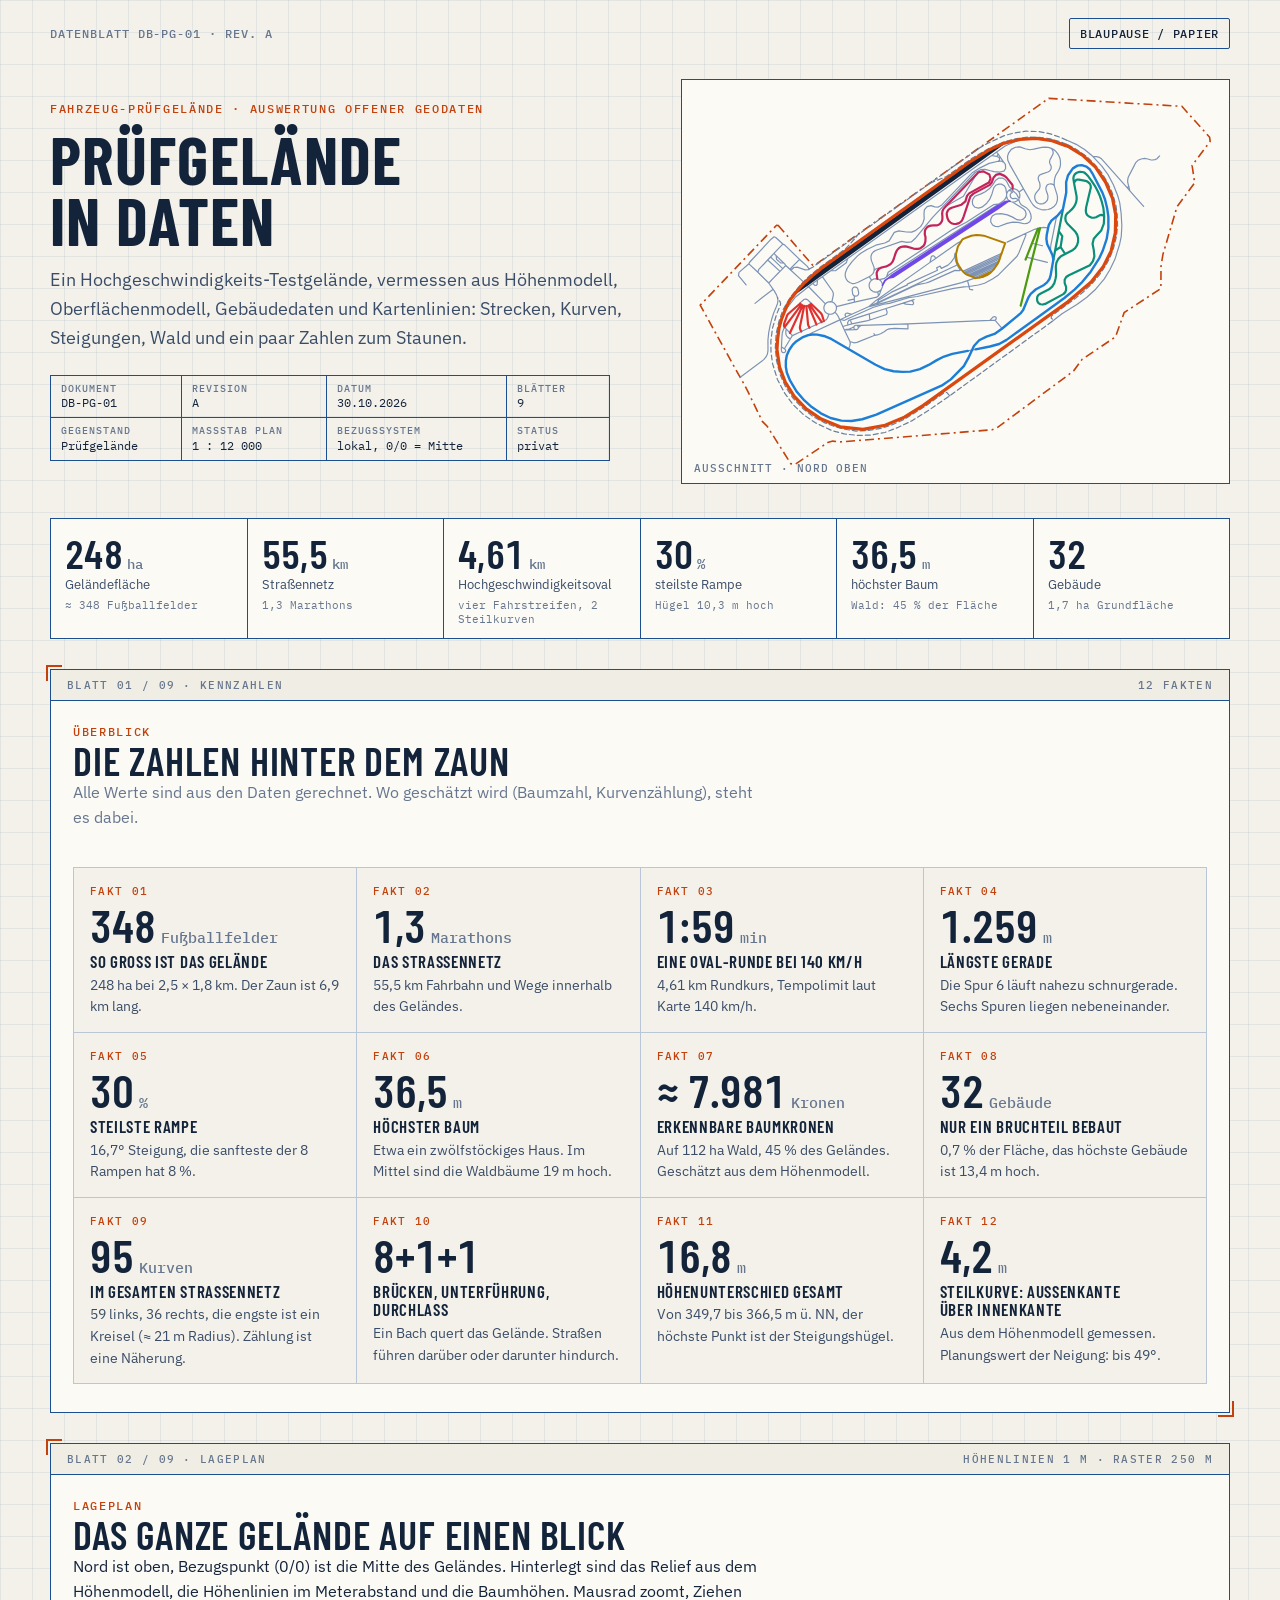
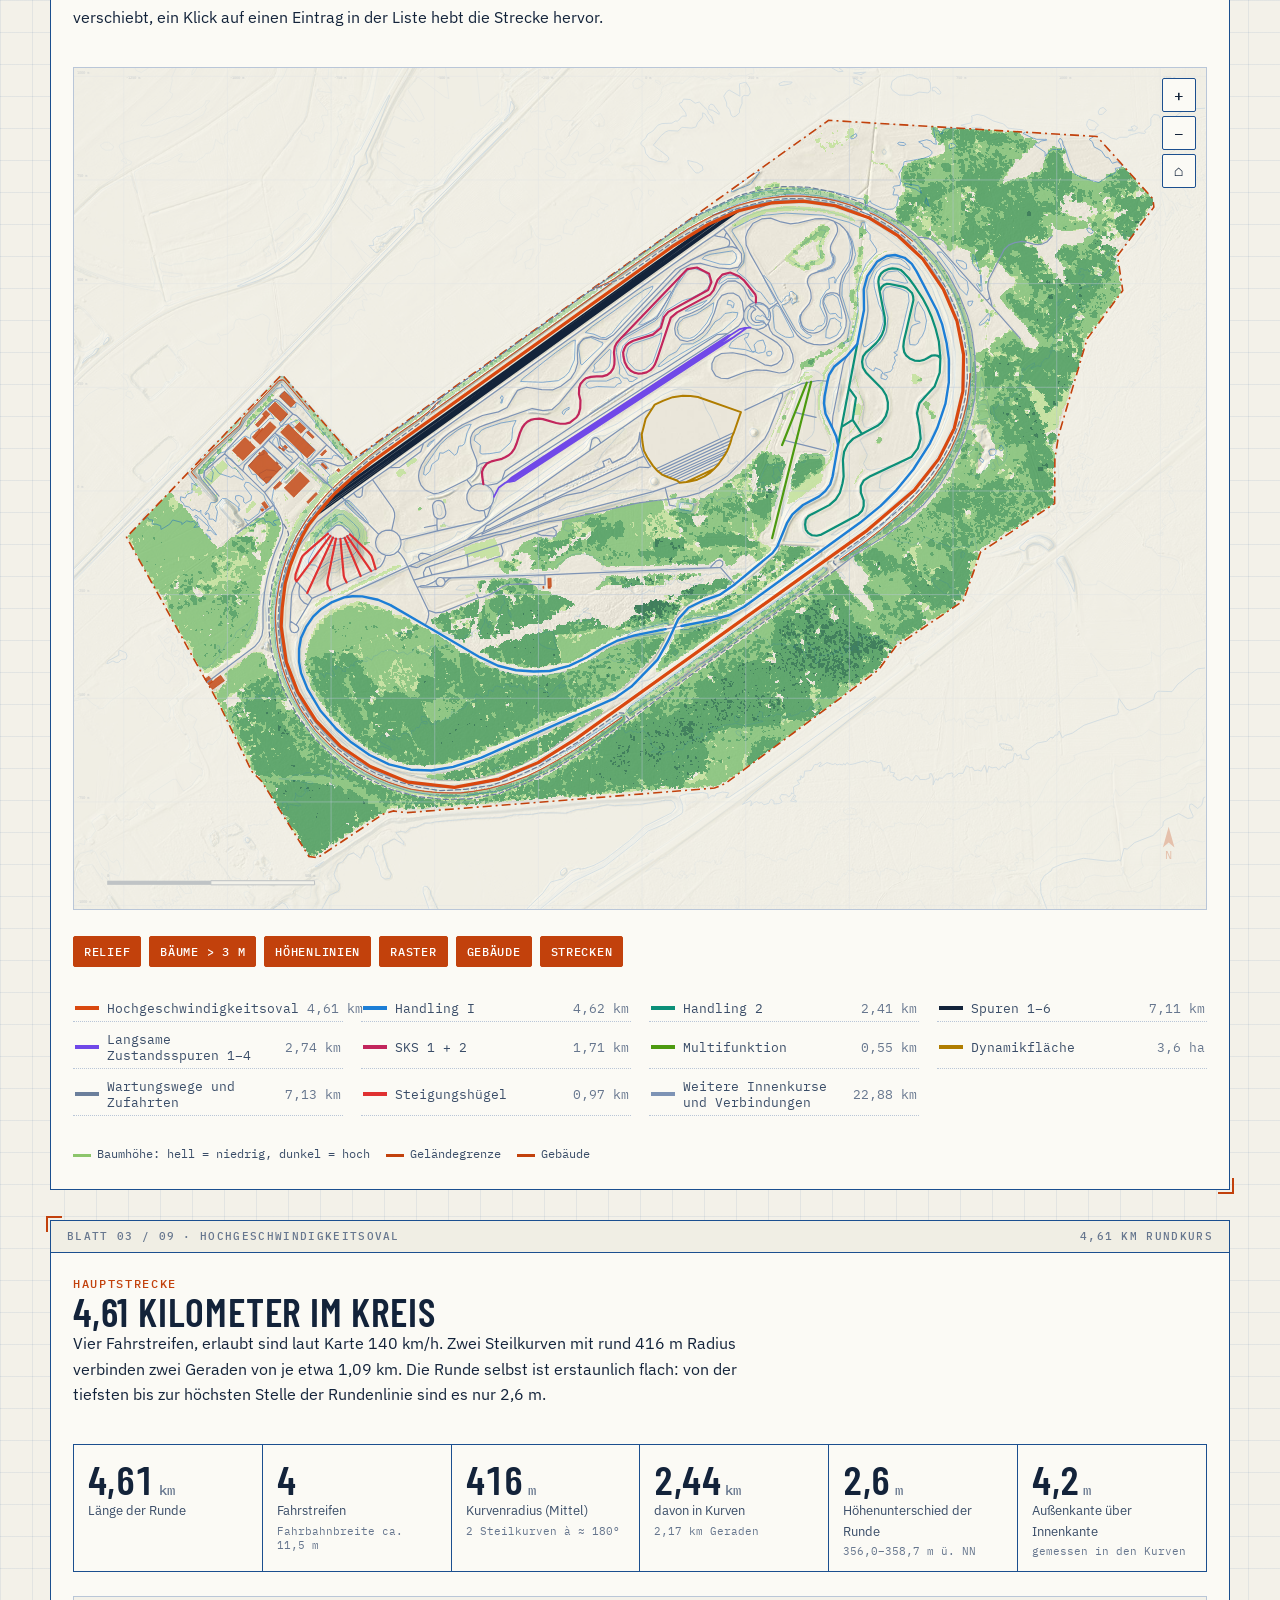
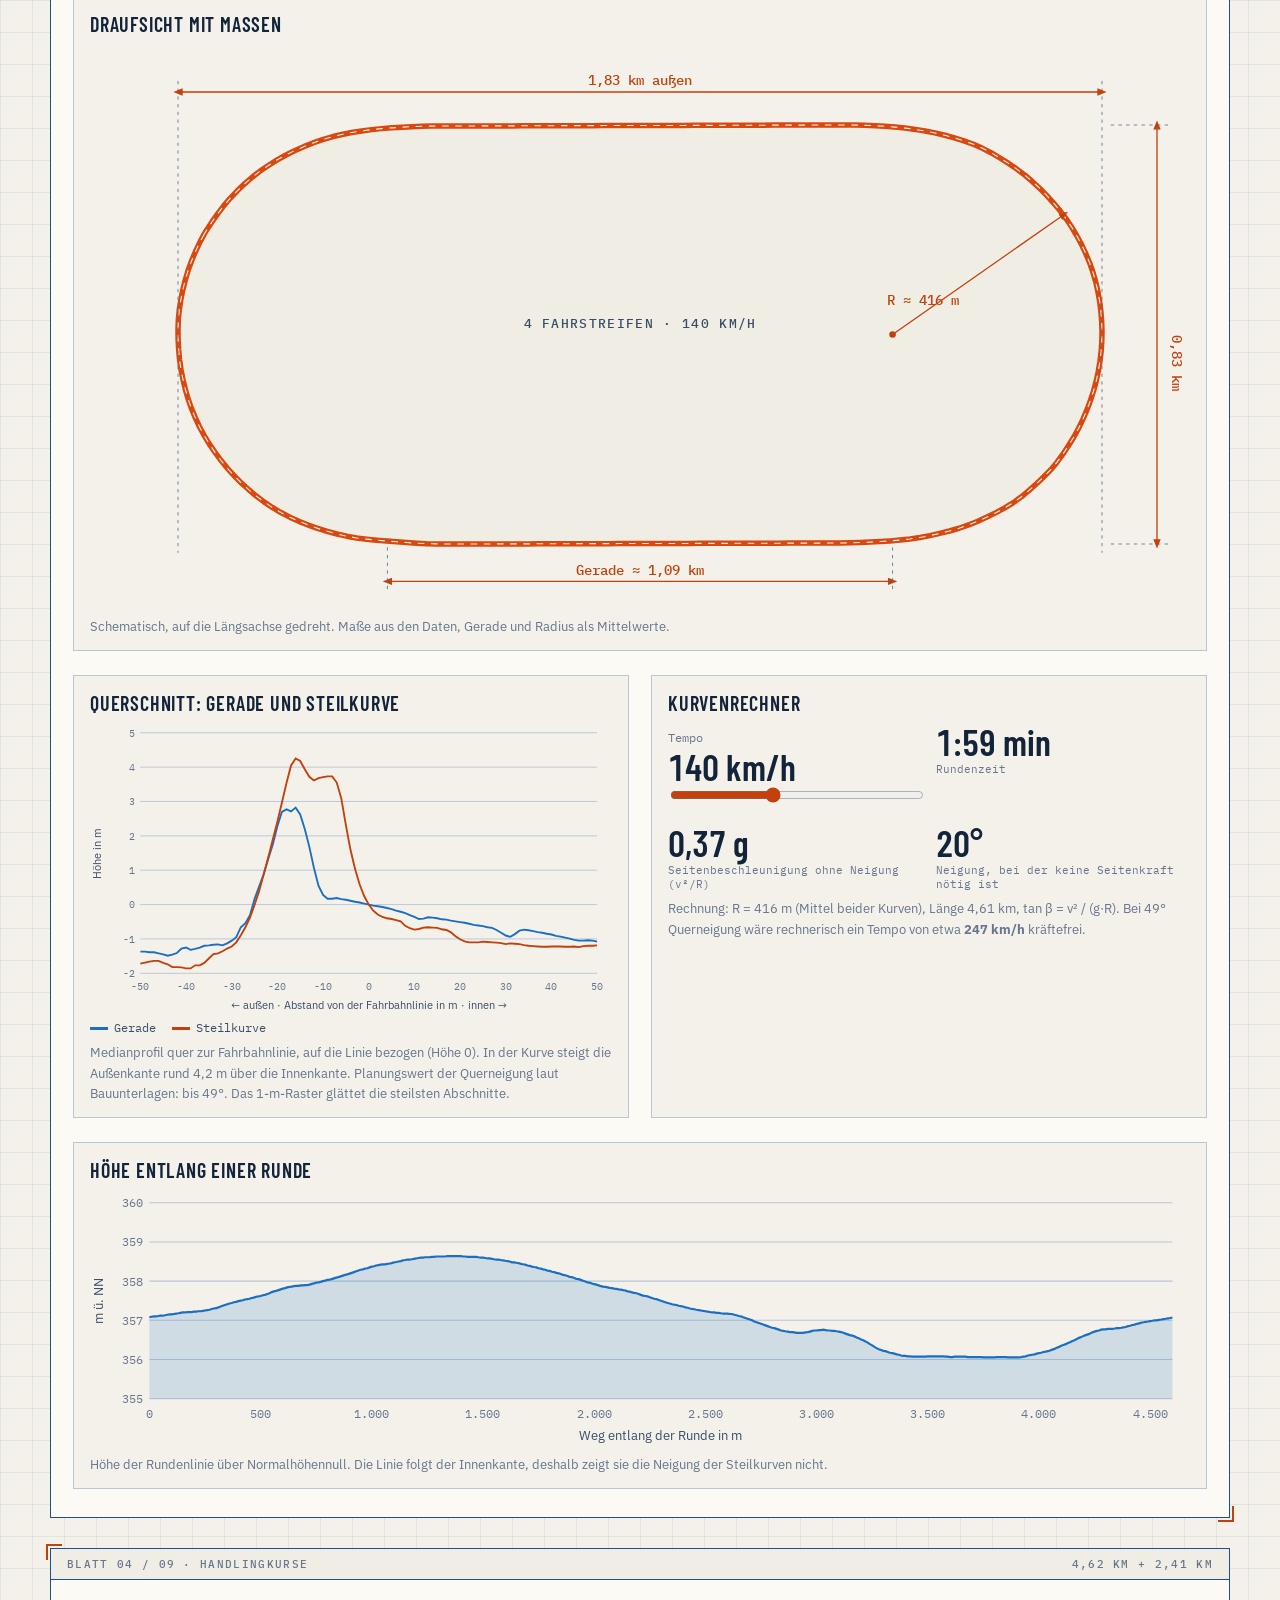
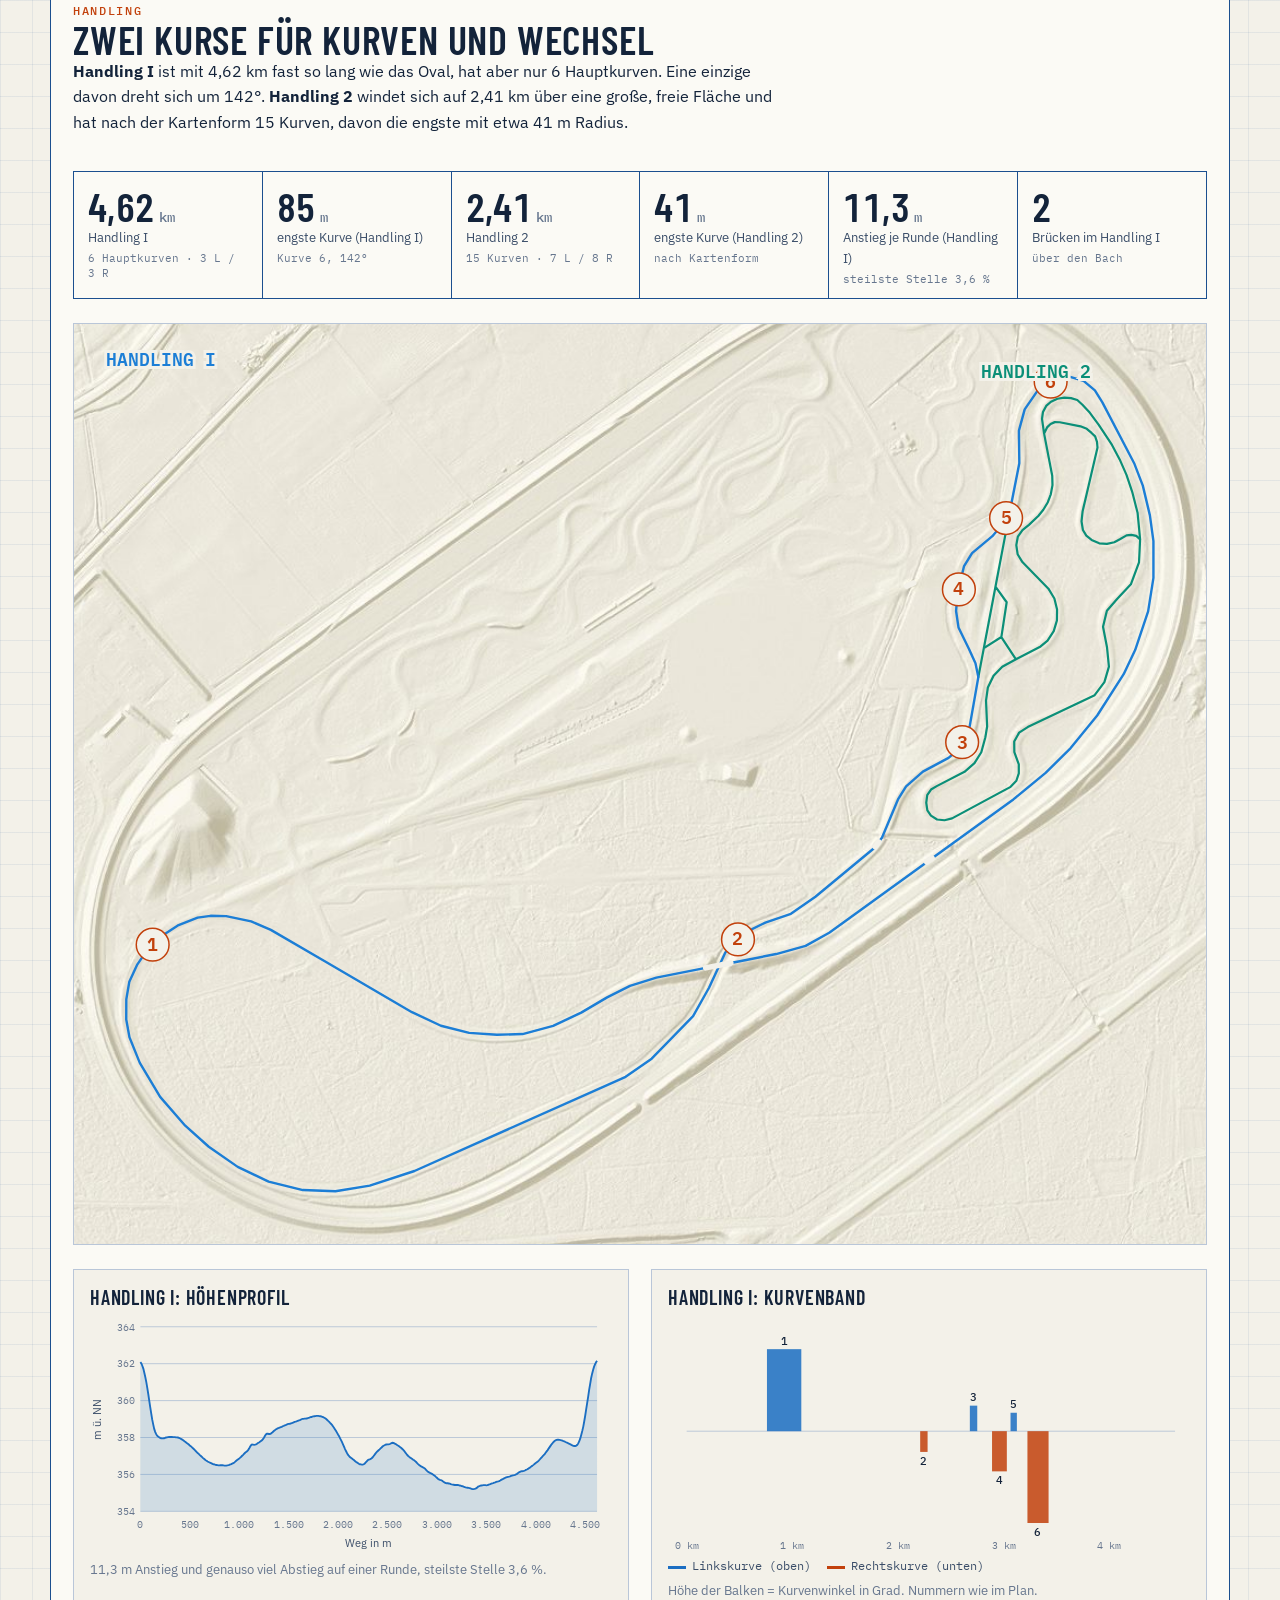
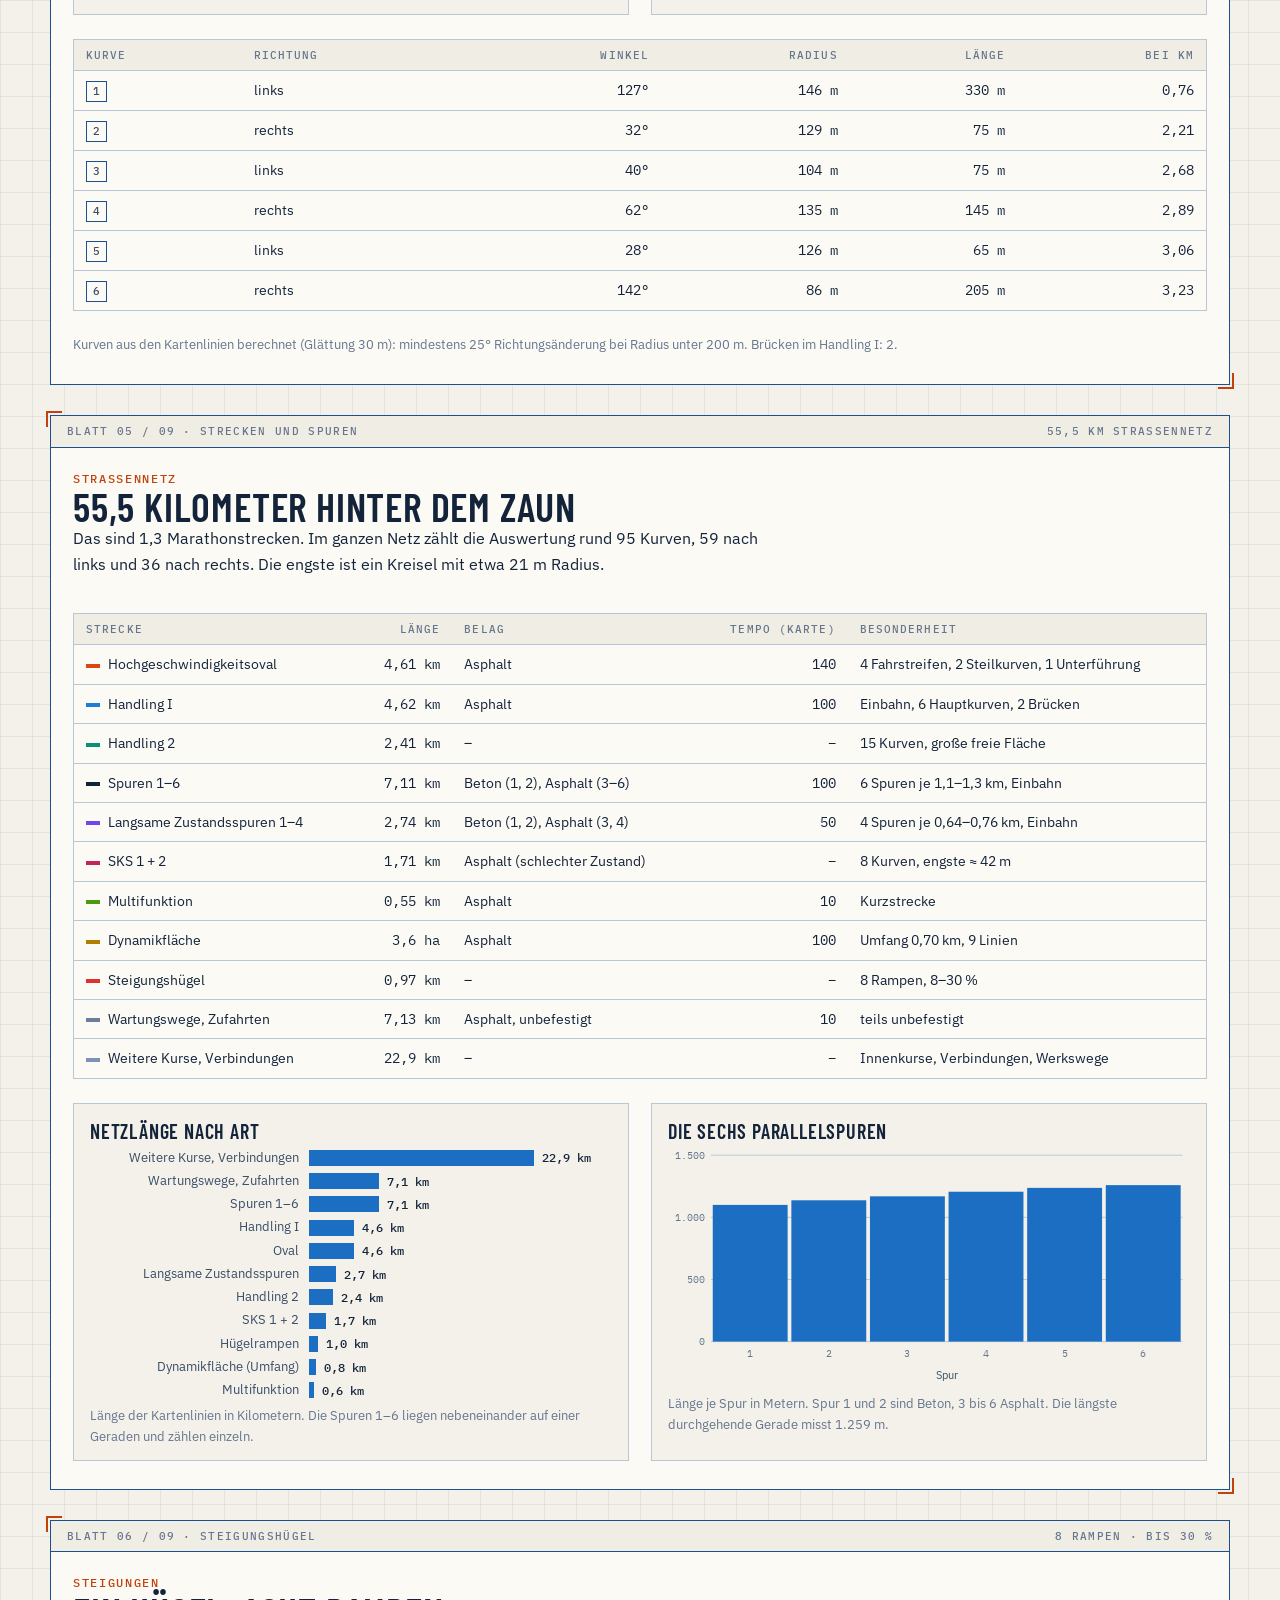
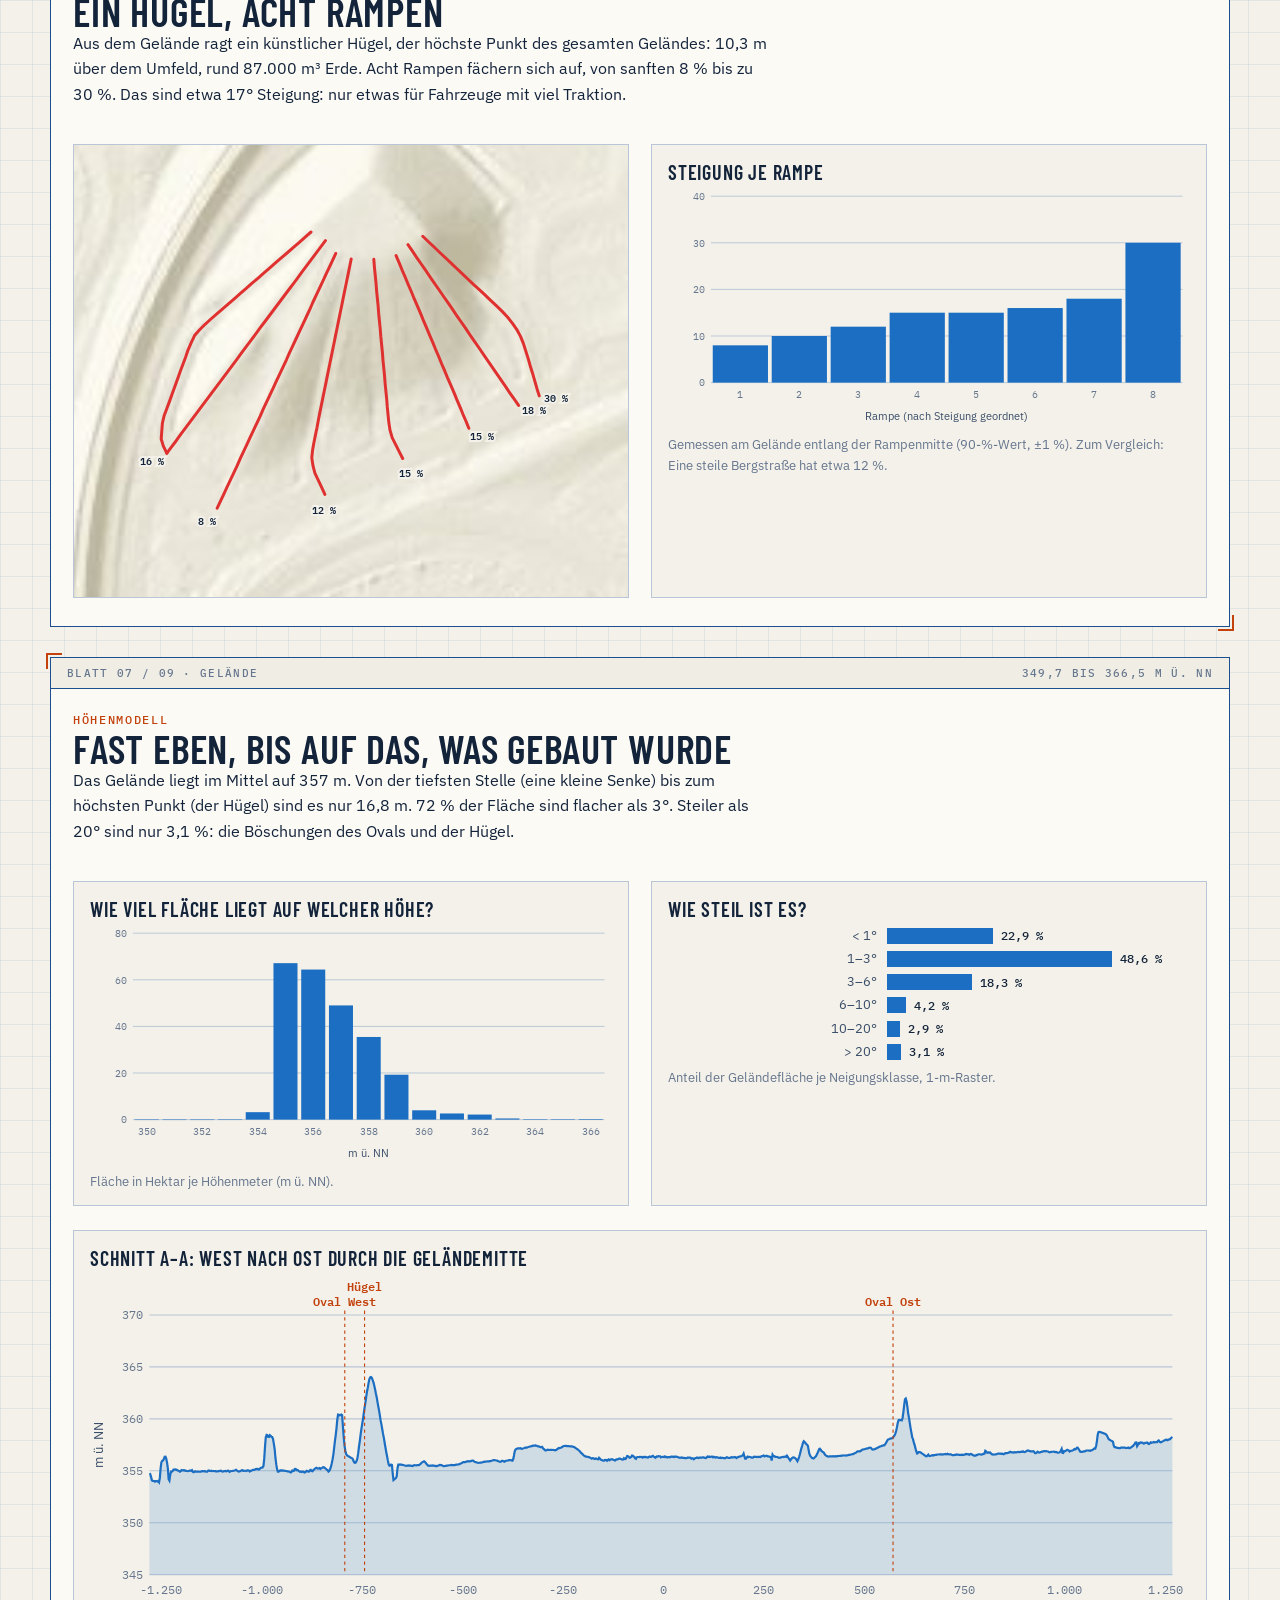
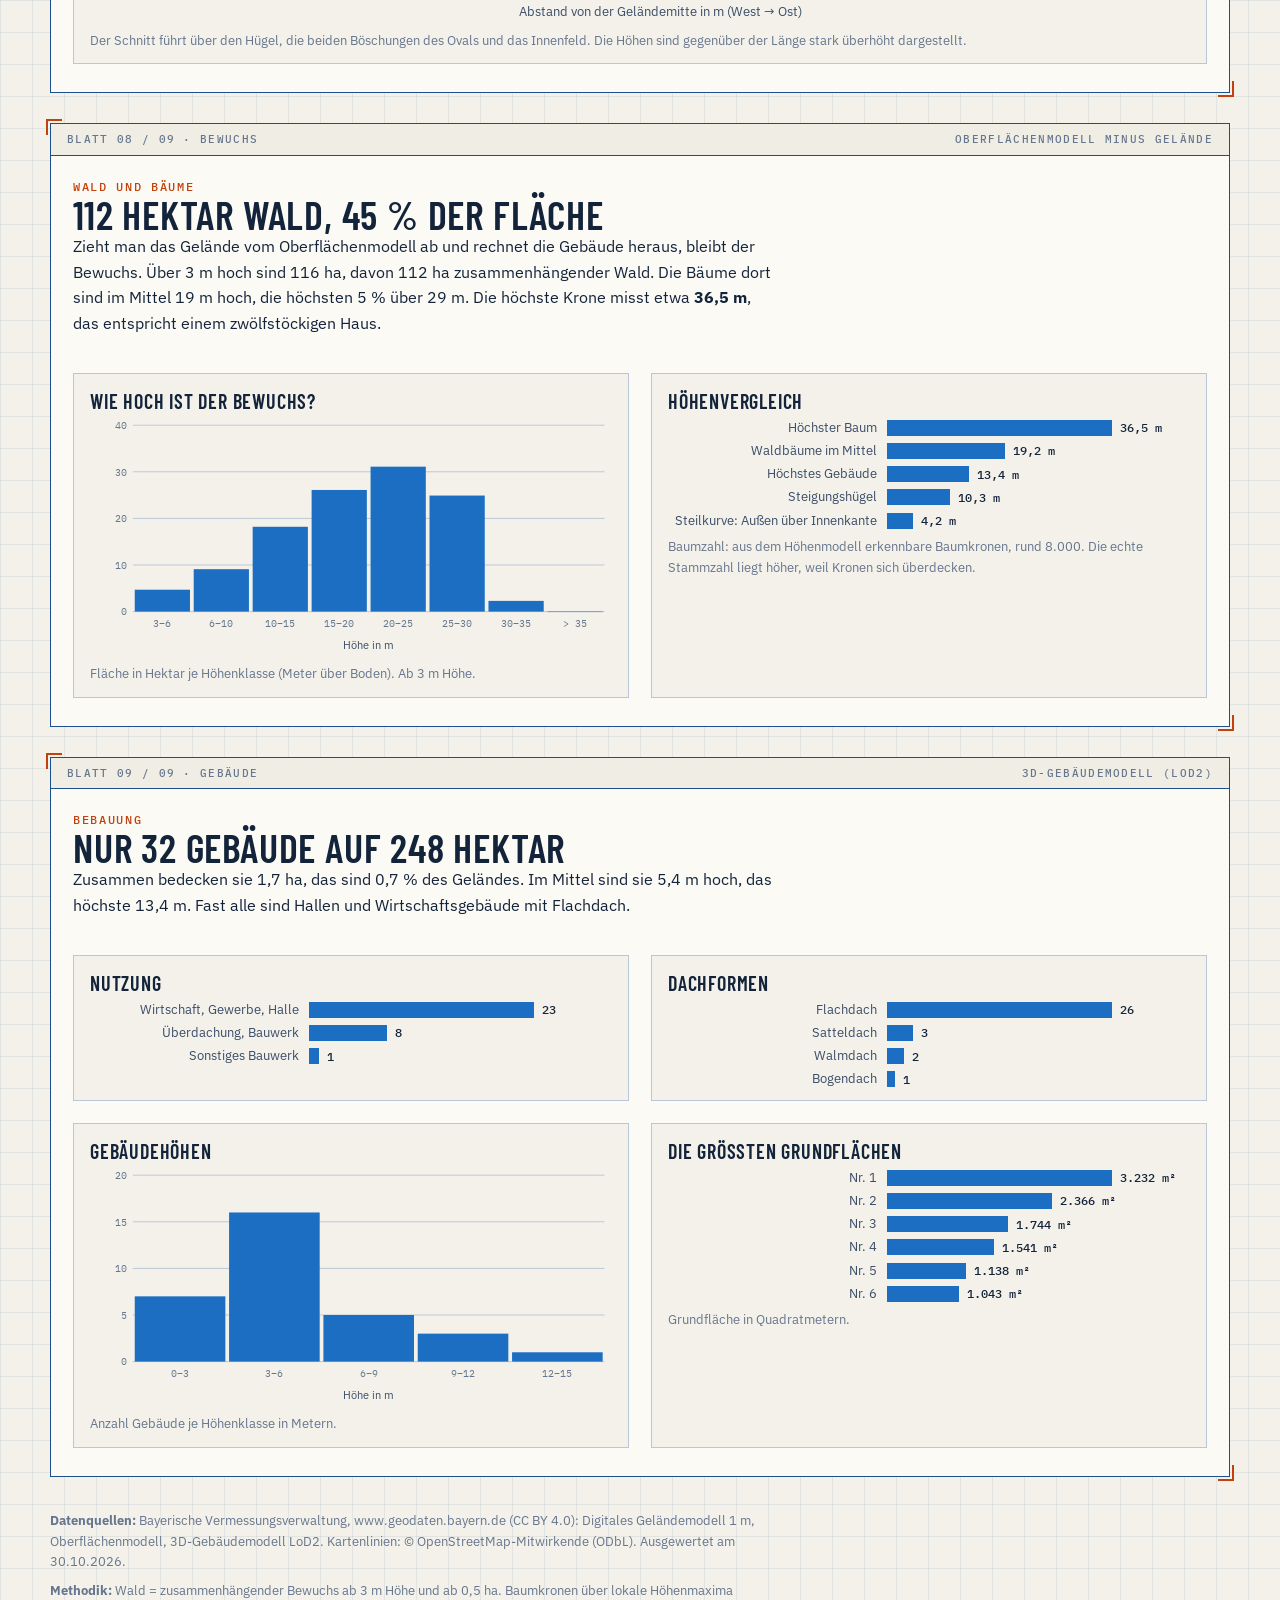
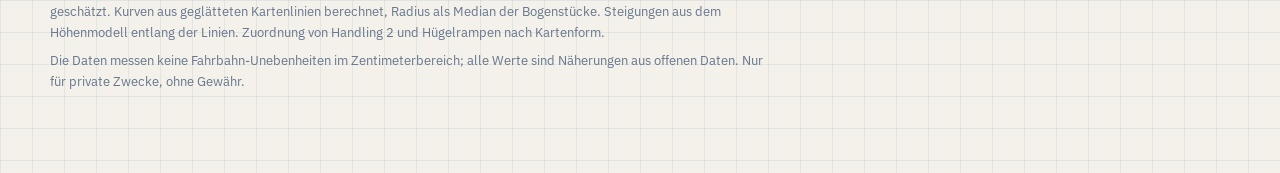
==== index.html @ 01922bd9 "Add files via upload" ====
<!doctype html>
<html lang="de">
<head>
<meta charset="utf-8">
<meta name="viewport" content="width=device-width,initial-scale=1,viewport-fit=cover">
<title>Prüfgelände in Daten</title>
<meta name="description" content="Technisches Datenblatt eines Fahrzeug-Prüfgeländes: Strecken, Kurven, Steigungen, Wald und Gebäude, ausgewertet aus offenen Höhen- und Kartendaten.">
<meta name="robots" content="noindex,nofollow">
<link rel="preconnect" href="https://fonts.googleapis.com">
<link rel="preconnect" href="https://fonts.gstatic.com" crossorigin>
<link rel="stylesheet" href="https://fonts.googleapis.com/css2?family=Barlow+Condensed:wght@500;600;700&family=IBM+Plex+Mono:wght@400;500;600&family=IBM+Plex+Sans:wght@400;500;600&display=swap">
<style>
:root{
  --bg:#0a1e3c; --panel:#0c2549; --panel2:#0f2d57; --ink:#e8f1ff; --ink2:#b3c8e8; --muted:#7f9cc6;
  --line:#2c5a99; --line2:#1d4274; --grid:rgba(120,170,255,.09); --accent:#ffb000; --accent-ink:#1a1200;
  --cy:#5ec8ff; --dim:rgba(7,22,46,.62); --tip:#e8f1ff; --tipink:#0a1e3c;
  --c-oval:#ffb000; --c-h1:#5ec8ff; --c-h2:#4fe3c1; --c-spur:#f2f6ff; --c-zust:#b69cff; --c-sks:#ff7eb6; --c-multi:#9fe870; --c-dyn:#ffd166;
  --c-wart:#8aa6cf; --c-other:#5f86bd; --c-ramp:#ff5a4f; --c-bld:#ff9a5c; --c-bridge:#0a1e3c;
  --f-d:"Barlow Condensed","Arial Narrow",Arial,sans-serif; --f-b:"IBM Plex Sans",system-ui,-apple-system,"Segoe UI",sans-serif; --f-m:"IBM Plex Mono",ui-monospace,Menlo,Consolas,monospace;
  color-scheme:dark;
}
@media (prefers-color-scheme:light){:root:not([data-theme="dark"]){
  --bg:#f3f1e9; --panel:#fbfaf5; --panel2:#f0eee4; --ink:#13233a; --ink2:#3a4d68; --muted:#66768e;
  --line:#1b4f8f; --line2:#b9c6d8; --grid:rgba(27,79,143,.08); --accent:#c2410c; --accent-ink:#fff;
  --cy:#1b6ec2; --dim:rgba(243,241,233,.72); --tip:#13233a; --tipink:#f3f1e9;
  --c-oval:#d9480f; --c-h1:#1c7ed6; --c-h2:#0b8f78; --c-spur:#13233a; --c-zust:#7048e8; --c-sks:#c2255c; --c-multi:#4c9a10; --c-dyn:#b07d00;
  --c-wart:#6b7f9c; --c-other:#7d93b5; --c-ramp:#e03131; --c-bld:#c2410c; --c-bridge:#f3f1e9; color-scheme:light}}
:root[data-theme="light"]{
  --bg:#f3f1e9; --panel:#fbfaf5; --panel2:#f0eee4; --ink:#13233a; --ink2:#3a4d68; --muted:#66768e;
  --line:#1b4f8f; --line2:#b9c6d8; --grid:rgba(27,79,143,.08); --accent:#c2410c; --accent-ink:#fff;
  --cy:#1b6ec2; --dim:rgba(243,241,233,.72); --tip:#13233a; --tipink:#f3f1e9;
  --c-oval:#d9480f; --c-h1:#1c7ed6; --c-h2:#0b8f78; --c-spur:#13233a; --c-zust:#7048e8; --c-sks:#c2255c; --c-multi:#4c9a10; --c-dyn:#b07d00;
  --c-wart:#6b7f9c; --c-other:#7d93b5; --c-ramp:#e03131; --c-bld:#c2410c; --c-bridge:#f3f1e9; color-scheme:light}
*{box-sizing:border-box}
html{scroll-behavior:smooth}
body{margin:0;background:var(--bg);color:var(--ink);font:16px/1.6 var(--f-b);
  background-image:linear-gradient(var(--grid) 1px,transparent 1px),linear-gradient(90deg,var(--grid) 1px,transparent 1px);background-size:32px 32px;
  padding:0 max(16px,env(safe-area-inset-right)) 72px max(16px,env(safe-area-inset-left))}
.wrap{max-width:1180px;margin:0 auto}
a{color:var(--cy)}
h1,h2,h3{font-family:var(--f-d);text-transform:uppercase;letter-spacing:.02em;margin:0;text-wrap:balance}
h1{font-weight:700;font-size:clamp(34px,5.2vw,76px);line-height:.92}
h2{font-weight:600;font-size:clamp(28px,4vw,40px);line-height:1}
h3{font-weight:600;font-size:20px;line-height:1.1;letter-spacing:.04em}
p{margin:0 0 12px} .col{max-width:70ch}
.mono{font-family:var(--f-m)} .muted{color:var(--muted)}
.eyebrow{font:500 12px/1.2 var(--f-m);letter-spacing:.14em;text-transform:uppercase;color:var(--accent)}
/* Kopf */
.top{display:flex;justify-content:space-between;align-items:center;gap:12px;padding-top:18px;font:500 12px var(--f-m);letter-spacing:.08em;text-transform:uppercase;color:var(--muted)}
.btn{font:500 12px var(--f-m);letter-spacing:.06em;text-transform:uppercase;color:var(--ink);background:transparent;border:1px solid var(--line);padding:7px 10px;cursor:pointer;border-radius:2px}
.btn:hover{background:var(--panel2)} .btn[aria-pressed="true"]{background:var(--accent);color:var(--accent-ink);border-color:var(--accent)}
.hero{display:grid;grid-template-columns:minmax(0,1.1fr) minmax(0,1fr);gap:28px;padding-block:30px 12px;align-items:center}
.hero-art{border:1px solid var(--line);background:var(--panel);padding:8px;position:relative}
.hero-art svg{display:block;width:100%;height:auto}
.hero-art .cap{position:absolute;left:12px;bottom:8px;font:500 11px var(--f-m);color:var(--muted);letter-spacing:.08em}
.lead{font-size:18px;color:var(--ink2);margin-top:16px}
.tb{display:grid;grid-template-columns:repeat(4,auto);border:1px solid var(--line);margin-top:22px;font:12px/1.35 var(--f-m);max-width:560px}
.tb div{padding:6px 10px;border-right:1px solid var(--line);border-bottom:1px solid var(--line)}
.tb div:nth-child(4n){border-right:0} .tb div:nth-last-child(-n+4){border-bottom:0}
.tb b{display:block;font-weight:500;font-size:10px;color:var(--muted);letter-spacing:.1em;text-transform:uppercase}
.kpis{display:grid;grid-template-columns:repeat(auto-fit,minmax(170px,1fr));gap:1px;background:var(--line);border:1px solid var(--line);margin-top:22px}
.kpi{background:var(--panel);padding:14px 14px 12px;display:grid;gap:2px;align-content:start}
.kpi b{font:600 40px/1 var(--f-d);letter-spacing:.01em;font-variant-numeric:tabular-nums}
.kpi b i{font:500 14px var(--f-m);font-style:normal;color:var(--muted);margin-left:4px;letter-spacing:0}
.kpi span{font-size:13px;color:var(--ink2)} .kpi small{font:11px/1.3 var(--f-m);color:var(--muted)}
/* Blatt */
.sheet{border:1px solid var(--line);background:var(--panel);margin-top:30px;position:relative}
.sheet::before,.sheet::after{content:"";position:absolute;width:14px;height:14px;border:2px solid var(--accent);pointer-events:none}
.sheet::before{left:-5px;top:-5px;border-right:0;border-bottom:0}.sheet::after{right:-5px;bottom:-5px;border-left:0;border-top:0}
.sh{display:flex;justify-content:space-between;gap:12px;padding:8px 16px;border-bottom:1px solid var(--line);font:500 11px/1.3 var(--f-m);letter-spacing:.12em;text-transform:uppercase;color:var(--muted);background:var(--panel2)}
.sb{padding:24px 22px 28px;display:grid;gap:24px}
.sb>*{min-width:0}
.grid2{display:grid;grid-template-columns:repeat(auto-fit,minmax(min(100%,440px),1fr));gap:22px}
.grid2>*{min-width:0}
.card{border:1px solid var(--line2);background:var(--bg);padding:16px 16px 12px;min-width:0}
.card h3{margin-bottom:2px} .note{font-size:13px;color:var(--muted);margin:8px 0 0}
.chart{width:100%} .chart svg{display:block;width:100%;height:auto;overflow:visible}
.chart text{fill:var(--ink2);font:12px var(--f-b)} .chart .ax{fill:var(--muted);font:11px var(--f-m)} .chart .val{fill:var(--ink);font:500 12px var(--f-m)}
.chart .grid{stroke:var(--line2);stroke-width:1} .chart .bar{fill:var(--cy)} .chart .bar:hover,.chart .bar.on{fill:var(--accent)}
.chart .hit{fill:transparent} .chart .line{fill:none;stroke:var(--cy);stroke-width:2} .chart .line2{fill:none;stroke:var(--accent);stroke-width:2}
.chart .area{fill:var(--cy);opacity:.16} .chart .cross{stroke:var(--ink2)} .chart .dot{fill:var(--cy);stroke:var(--bg);stroke-width:2}
.chart .mk{stroke:var(--accent);stroke-dasharray:3 3} .chart .mkl{fill:var(--accent);font:600 11px var(--f-m)}
.leg{display:flex;flex-wrap:wrap;gap:6px 16px;font:12px var(--f-m);color:var(--ink2);margin:6px 0 0} .leg i{display:inline-block;width:18px;height:3px;vertical-align:middle;margin-right:6px}
.hb{display:grid;gap:7px;margin-top:8px}
.hbr{display:grid;grid-template-columns:minmax(96px,40%) 1fr;gap:10px;align-items:center;font-size:13px}
.hbk{color:var(--ink2);text-align:right;line-height:1.25;overflow-wrap:anywhere}
.hbt{display:flex;align-items:center;gap:8px;min-width:0}
.hbb{display:block;height:16px;background:var(--cy);flex:0 0 auto} .hbr.on .hbb{background:var(--accent)}
.hbv{font:500 12px var(--f-m);color:var(--ink);white-space:nowrap}
.tip{position:fixed;pointer-events:none;background:var(--tip);color:var(--tipink);font:12px/1.4 var(--f-m);padding:6px 9px;border-radius:2px;z-index:50;max-width:280px}
.tablewrap{overflow-x:auto;border:1px solid var(--line2)}
table{border-collapse:collapse;width:100%;font-size:14px;min-width:560px}
th,td{text-align:left;padding:8px 12px;border-bottom:1px solid var(--line2);vertical-align:top}
th{font:500 11px/1.3 var(--f-m);letter-spacing:.1em;text-transform:uppercase;color:var(--muted);background:var(--panel2);white-space:nowrap}
td.n{font-family:var(--f-m);font-variant-numeric:tabular-nums;text-align:right;white-space:nowrap} th.n{text-align:right}
tr:last-child td{border-bottom:0} .sw{display:inline-block;width:14px;height:4px;margin-right:8px;vertical-align:middle}
.chip{display:inline-block;font:500 11px/1 var(--f-m);padding:4px 6px;border:1px solid var(--line);color:var(--ink2);white-space:nowrap;margin-right:4px}
/* Fakten */
.facts{display:grid;grid-template-columns:repeat(auto-fit,minmax(250px,1fr));gap:1px;background:var(--line2);border:1px solid var(--line2)}
.fact{background:var(--bg);padding:16px 16px 14px;display:grid;gap:4px;align-content:start}
.fact .no{font:500 11px var(--f-m);color:var(--accent);letter-spacing:.12em}
.fact b{font:600 46px/1 var(--f-d);font-variant-numeric:tabular-nums} .fact b i{font:500 15px var(--f-m);font-style:normal;color:var(--muted);margin-left:5px}
.fact h3{font-size:17px;color:var(--ink)} .fact p{font-size:13.5px;color:var(--ink2);margin:0} .fact code{font:11.5px var(--f-m);color:var(--muted)}
/* Karte */
.mapbox{position:relative;border:1px solid var(--line2);background:var(--bg);touch-action:none}
.mapbox svg{display:block;width:100%;height:auto;cursor:grab;user-select:none} .mapbox svg:active{cursor:grabbing}
.mc{position:absolute;right:10px;top:10px;display:grid;gap:4px} .mc .btn{width:34px;height:34px;padding:0;font-size:16px;background:var(--panel)}
.layers{display:flex;flex-wrap:wrap;gap:8px;margin-top:2px}
.keys{display:grid;grid-template-columns:repeat(auto-fit,minmax(250px,1fr));gap:4px 18px;margin-top:4px}
.key{display:flex;gap:8px;align-items:center;font:12.5px var(--f-m);color:var(--ink2);background:none;border:0;padding:5px 2px;text-align:left;cursor:pointer;border-bottom:1px dotted var(--line2)}
.key:hover,.key.on{color:var(--ink)} .key i{flex:0 0 24px;height:4px;display:block} .key em{font-style:normal;color:var(--muted);margin-left:auto;white-space:nowrap}
.trk{fill:none;stroke-linecap:round;stroke-linejoin:round;vector-effect:non-scaling-stroke}
.trk.oval{stroke:var(--c-oval);stroke-width:3.2} .trk.h1{stroke:var(--c-h1);stroke-width:2.4} .trk.h2{stroke:var(--c-h2);stroke-width:2.2}
.trk.spur{stroke:var(--c-spur);stroke-width:1.5} .trk.zustand{stroke:var(--c-zust);stroke-width:1.8} .trk.sks{stroke:var(--c-sks);stroke-width:2.2}
.trk.multi{stroke:var(--c-multi);stroke-width:2.2} .trk.dyn{stroke:var(--c-dyn);stroke-width:2} .trk.wart{stroke:var(--c-wart);stroke-width:1.2;stroke-dasharray:5 3}
.trk.other{stroke:var(--c-other);stroke-width:1.2} .trk.ramp{stroke:var(--c-ramp);stroke-width:2.2}
.trk.bridge{stroke:var(--c-bridge);stroke-width:5.5} .mapbox.focus .trk:not(.bridge){opacity:.18} .mapbox.focus .trk.hl{opacity:1;stroke-width:4}
.cont{fill:none;vector-effect:non-scaling-stroke;stroke:var(--cy)} .cont.mi{stroke-width:.5;opacity:.28} .cont.ma{stroke-width:.9;opacity:.55}
.bld{fill:var(--c-bld);fill-opacity:.8;stroke:var(--c-bld);stroke-width:.6;vector-effect:non-scaling-stroke}
.site{fill:none;stroke:var(--accent);stroke-width:1.6;stroke-dasharray:9 4 2 4;vector-effect:non-scaling-stroke}
.dimmer{fill:var(--dim);fill-rule:evenodd} .gl{stroke:var(--line2);stroke-width:1;vector-effect:non-scaling-stroke;opacity:.45}
.gt{fill:var(--muted);font:10px var(--f-m)}
.relief-l{display:none}
@media (prefers-color-scheme:light){:root:not([data-theme="dark"]) .relief-d{display:none}:root:not([data-theme="dark"]) .relief-l{display:inline}}
:root[data-theme="light"] .relief-d{display:none}:root[data-theme="light"] .relief-l{display:inline}
:root[data-theme="dark"] .relief-l{display:none}:root[data-theme="dark"] .relief-d{display:inline}
.calc{display:grid;gap:14px;grid-template-columns:repeat(auto-fit,minmax(170px,1fr))}
.calc output{display:block;font:600 36px/1 var(--f-d);font-variant-numeric:tabular-nums} .calc small{display:block;font:11px var(--f-m);color:var(--muted);margin-top:2px}
input[type=range]{width:100%;accent-color:var(--accent)}
footer{margin-top:34px;font-size:13px;color:var(--muted);max-width:90ch} footer p{margin-bottom:8px}
@media (max-width:860px){.hero{grid-template-columns:1fr}.tb{grid-template-columns:repeat(2,auto)}.tb div:nth-child(4n){border-right:1px solid var(--line)}.tb div:nth-child(2n){border-right:0}.tb div:nth-last-child(-n+4){border-bottom:1px solid var(--line)}.tb div:nth-last-child(-n+2){border-bottom:0}}
@media (max-width:520px){.sb{padding:18px 14px 22px}.kpi b{font-size:32px}.sh{flex-direction:column;gap:2px}}
</style>
</head>
<body>
<div class="wrap">
<div class="top"><span>Datenblatt DB-PG-01 · Rev. A</span><button class="btn" id="themebtn" type="button" aria-label="Darstellung wechseln">Blaupause / Papier</button></div>

<header class="hero">
  <div>
    <div class="eyebrow">Fahrzeug-Prüfgelände · Auswertung offener Geodaten</div>
    <h1 style="margin:12px 0 0">Prüfgelände<br>in Daten</h1>
    <p class="lead col">Ein Hochgeschwindigkeits-Testgelände, vermessen aus Höhenmodell, Oberflächenmodell, Gebäudedaten und Kartenlinien: Strecken, Kurven, Steigungen, Wald und ein paar Zahlen zum Staunen.</p>
    <div class="tb" aria-label="Schriftfeld">
      <div><b>Dokument</b>DB-PG-01</div><div><b>Revision</b>A</div><div><b>Datum</b>30.10.2026</div><div><b>Blätter</b>9</div>
      <div><b>Gegenstand</b>Prüfgelände</div><div><b>Maßstab Plan</b>1 : 12 000</div><div><b>Bezugssystem</b>lokal, 0/0 = Mitte</div><div><b>Status</b>privat</div>
    </div>
  </div>
  <div class="hero-art" aria-hidden="true">
    <svg viewBox="-1293 -944 2578 1879"><use href="#g-site"/><use href="#g-tracks"/></svg>
    <span class="cap">AUSSCHNITT · NORD OBEN</span>
  </div>
</header>

<div class="kpis"><div class="kpi"><b>248<i>ha</i></b><span>Geländefläche</span><small>≈ 348 Fußballfelder</small></div><div class="kpi"><b>55,5<i>km</i></b><span>Straßennetz</span><small>1,3 Marathons</small></div><div class="kpi"><b>4,61<i>km</i></b><span>Hochgeschwindigkeitsoval</span><small>vier Fahrstreifen, 2 Steilkurven</small></div><div class="kpi"><b>30<i>%</i></b><span>steilste Rampe</span><small>Hügel 10,3 m hoch</small></div><div class="kpi"><b>36,5<i>m</i></b><span>höchster Baum</span><small>Wald: 45 % der Fläche</small></div><div class="kpi"><b>32<i></i></b><span>Gebäude</span><small>1,7 ha Grundfläche</small></div></div>

<!-- BLATT 1 -->
<section class="sheet" id="fakten"><div class="sh"><span>Blatt 01 / 09 · Kennzahlen</span><span>12 Fakten</span></div>
<div class="sb">
  <div class="col"><div class="eyebrow">Überblick</div><h2>Die Zahlen hinter dem Zaun</h2><p class="muted">Alle Werte sind aus den Daten gerechnet. Wo geschätzt wird (Baumzahl, Kurvenzählung), steht es dabei.</p></div>
  <div class="facts"><div class="fact"><span class="no">FAKT 01</span><b>348<i>Fußballfelder</i></b><h3>So groß ist das Gelände</h3><p>248 ha bei 2,5 × 1,8 km. Der Zaun ist 6,9 km lang.</p></div><div class="fact"><span class="no">FAKT 02</span><b>1,3<i>Marathons</i></b><h3>Das Straßennetz</h3><p>55,5 km Fahrbahn und Wege innerhalb des Geländes.</p></div><div class="fact"><span class="no">FAKT 03</span><b>1:59<i>min</i></b><h3>Eine Oval-Runde bei 140 km/h</h3><p>4,61 km Rundkurs, Tempolimit laut Karte 140 km/h.</p></div><div class="fact"><span class="no">FAKT 04</span><b>1.259<i>m</i></b><h3>Längste Gerade</h3><p>Die Spur 6 läuft nahezu schnurgerade. Sechs Spuren liegen nebeneinander.</p></div><div class="fact"><span class="no">FAKT 05</span><b>30<i>%</i></b><h3>Steilste Rampe</h3><p>16,7° Steigung, die sanfteste der 8 Rampen hat 8 %.</p></div><div class="fact"><span class="no">FAKT 06</span><b>36,5<i>m</i></b><h3>Höchster Baum</h3><p>Etwa ein zwölfstöckiges Haus. Im Mittel sind die Waldbäume 19 m hoch.</p></div><div class="fact"><span class="no">FAKT 07</span><b>≈ 7.981<i>Kronen</i></b><h3>Erkennbare Baumkronen</h3><p>Auf 112 ha Wald, 45 % des Geländes. Geschätzt aus dem Höhenmodell.</p></div><div class="fact"><span class="no">FAKT 08</span><b>32<i>Gebäude</i></b><h3>Nur ein Bruchteil bebaut</h3><p>0,7 % der Fläche, das höchste Gebäude ist 13,4 m hoch.</p></div><div class="fact"><span class="no">FAKT 09</span><b>95<i>Kurven</i></b><h3>Im gesamten Straßennetz</h3><p>59 links, 36 rechts, die engste ist ein Kreisel (≈ 21 m Radius). Zählung ist eine Näherung.</p></div><div class="fact"><span class="no">FAKT 10</span><b>8+1+1<i></i></b><h3>Brücken, Unterführung, Durchlass</h3><p>Ein Bach quert das Gelände. Straßen führen darüber oder darunter hindurch.</p></div><div class="fact"><span class="no">FAKT 11</span><b>16,8<i>m</i></b><h3>Höhenunterschied gesamt</h3><p>Von 349,7 bis 366,5 m ü. NN, der höchste Punkt ist der Steigungshügel.</p></div><div class="fact"><span class="no">FAKT 12</span><b>4,2<i>m</i></b><h3>Steilkurve: Außenkante über Innenkante</h3><p>Aus dem Höhenmodell gemessen. Planungswert der Neigung: bis 49°.</p></div></div>
</div></section>

<!-- BLATT 2 -->
<section class="sheet" id="lageplan"><div class="sh"><span>Blatt 02 / 09 · Lageplan</span><span>Höhenlinien 1 m · Raster 250 m</span></div>
<div class="sb">
  <div class="col"><div class="eyebrow">Lageplan</div><h2>Das ganze Gelände auf einen Blick</h2><p>Nord ist oben, Bezugspunkt (0/0) ist die Mitte des Geländes. Hinterlegt sind das Relief aus dem Höhenmodell, die Höhenlinien im Meterabstand und die Baumhöhen. Mausrad zoomt, Ziehen verschiebt, ein Klick auf einen Eintrag in der Liste hebt die Strecke hervor.</p></div>
  <div class="mapbox" id="mapbox">
    <svg id="map" viewBox="-1370 -1020 2730 2030" role="img" aria-label="Lageplan des Prüfgeländes mit Strecken, Höhenlinien, Wald und Gebäuden">
      <g id="L-relief"><image class="relief-d" href="assets/relief-dark.jpg" x="-1370" y="-1020" width="2730" height="2030" preserveAspectRatio="none"/><image class="relief-l" href="assets/relief-light.jpg" x="-1370" y="-1020" width="2730" height="2030" preserveAspectRatio="none"/></g>
      <g id="L-trees"><image href="assets/baeume.png" x="-1370" y="-1020" width="2730" height="2030" preserveAspectRatio="none" style="image-rendering:pixelated" opacity=".85"/></g>
      <g id="L-cont"><path class="cont mi" d="M-1223,-1020 L-1220,-1014 L-1208,-1009 L-1190,-1020 M-1124,-1020 L-1134,-998 L-1133,-990 L-1139,-962 L-1132,-958 L-1135,-948 L-1156,-926 L-1188,-902 L-1209,-882 L-1204,-880 L-1182,-883 L-1152,-896 L-1126,-904 L-1114,-902 L-1100,-908 L-1090,-908 L-1061,-926 L-1054,-934 L-1052,-941 L-1042,-941 L-1053,-928 L-1051,-922 L-1058,-908 L-1107,-878 L-1158,-856 L-1178,-852 L-1185,-852 L-1190,-856 L-1206,-853 L-1252,-839 L-1260,-835 L-1261,-830 L-1251,-808 L-1242,-799 L-1231,-794 L-1233,-788 L-1244,-785 L-1268,-764 L-1275,-754 L-1308,-730 L-1370,-673 M-1074,-1020 L-1082,-1006 L-1086,-1003 L-1085,-1012 L-1080,-1020 M-1370,-665 L-1304,-725 L-1236,-761 L-1231,-758 L-1225,-734 L-1217,-718 L-1217,-728 L-1225,-766 L-1223,-770 L-1199,-784 L-1182,-791 L-1166,-788 L-1140,-797 L-1124,-808 L-1110,-814 L-1109,-810 L-1118,-798 L-1117,-794 L-1076,-793 L-1070,-799 L-1058,-805 L-1052,-814 L-1044,-815 L-1034,-824 L-1028,-848 L-1020,-840 L-1010,-836 L-1006,-840 L-1007,-856 L-1002,-863 L-986,-873 L-976,-868 L-974,-886 L-964,-900 L-960,-902 L-954,-899 L-949,-902 L-944,-912 L-924,-934 L-915,-936 L-910,-941 L-906,-940 L-901,-948 L-882,-963 L-879,-980 L-864,-1000 L-856,-1020 M-789,-1020 L-789,-1012 L-786,-1006 L-790,-1004 L-793,-996 L-811,-904 L-818,-888 L-840,-862 L-864,-824 L-824,-870 L-820,-859 L-806,-855 L-800,-842 L-796,-841 L-789,-846 L-791,-858 L-788,-865 L-776,-862 L-773,-864 L-767,-882 L-773,-904 L-770,-906 L-758,-906 L-758,-916 L-787,-950 L-788,-956 L-782,-970 L-780,-964 L-748,-960 L-756,-976 L-772,-996 L-758,-994 L-755,-1020 M-474,-1020 L-466,-946 L-476,-950 L-538,-997 L-542,-997 L-565,-968 L-536,-922 L-525,-898 L-536,-891 L-540,-892 L-576,-942 L-579,-942 L-586,-928 L-549,-890 L-572,-897 L-569,-892 L-572,-892 L-596,-903 L-600,-902 L-620,-854 L-572,-828 L-622,-845 L-624,-829 L-593,-808 L-630,-817 L-628,-808 L-622,-802 L-600,-789 L-576,-766 L-552,-758 L-538,-744 L-526,-750 L-510,-748 L-502,-758 L-490,-766 L-481,-780 L-461,-794 L-456,-805 L-414,-846 L-408,-860 L-396,-866 L-392,-872 L-385,-874 L-366,-896 L-356,-901 L-346,-910 L-346,-914 L-356,-916 L-348,-926 L-351,-930 L-346,-950 L-346,-958 L-382,-930 L-390,-928 L-399,-1020 M-338,-1020 L-338,-1012 L-330,-1004 L-322,-1002 L-318,-1008 L-318,-1020 M-540,-837 L-552,-841 L-553,-846 L-548,-850 L-540,-849 L-537,-842 L-540,-837 M-1279,-822 L-1275,-828 L-1275,-832 L-1286,-841 L-1296,-841 L-1307,-834 L-1302,-826 L-1294,-822 L-1279,-822 M-1243,-790 L-1245,-798 L-1248,-802 L-1252,-801 L-1256,-796 L-1249,-794 L-1246,-789 L-1243,-790 M-1178,-670 L-1165,-674 L-1182,-670 L-1178,-670 M-1370,-550 L-1360,-542 L-1329,-528 L-1267,-506 L-1218,-494 L-1178,-491 L-1174,-514 L-1183,-536 L-1185,-558 L-1182,-564 L-1156,-489 L-1153,-498 L-1157,-514 L-1155,-520 L-1128,-516 L-1107,-520 L-1110,-523 L-1158,-529 L-1164,-538 L-1164,-551 L-1136,-543 L-1130,-547 L-1108,-548 L-1100,-553 L-1080,-554 L-1060,-562 L-1038,-557 L-1026,-562 L-1012,-562 L-1000,-568 L-964,-574 L-942,-587 L-930,-603 L-906,-612 L-898,-619 L-892,-613 L-888,-628 L-882,-630 L-862,-653 L-846,-662 L-828,-678 L-832,-698 L-817,-706 L-811,-714 L-818,-728 L-808,-728 L-802,-732 L-791,-734 L-776,-755 L-774,-763 L-760,-778 L-753,-808 L-734,-846 L-735,-852 L-732,-860 L-736,-878 L-723,-886 L-733,-906 L-733,-914 L-718,-924 L-717,-932 L-704,-930 L-700,-936 L-707,-950 L-706,-954 L-696,-953 L-682,-938 L-674,-938 L-668,-944 L-657,-972 L-648,-1020 M-548,-1020 L-612,-906 L-643,-828 L-638,-822 L-637,-780 L-604,-768 L-589,-752 L-574,-742 L-542,-734 L-528,-738 L-508,-736 L-494,-742 L-436,-810 L-390,-858 L-353,-890 L-339,-908 L-338,-962 L-330,-972 L-331,-986 L-318,-987 L-278,-1020 M-722,-812 L-717,-814 L-715,-832 L-707,-838 L-712,-849 L-719,-844 L-730,-820 L-728,-810 L-722,-812 M-738,-780 L-732,-794 L-734,-800 L-743,-788 L-743,-780 L-738,-780 M-882,-576 L-880,-596 L-866,-600 L-877,-586 L-872,-577 L-862,-581 L-840,-605 L-842,-626 L-836,-632 L-828,-635 L-828,-630 L-824,-628 L-812,-641 L-802,-645 L-798,-654 L-808,-668 L-816,-669 L-843,-638 L-884,-603 L-889,-606 L-890,-611 L-893,-596 L-884,-575 L-882,-576 M-903,-566 L-895,-570 L-896,-574 L-903,-578 L-898,-588 L-900,-591 L-912,-582 L-913,-578 L-906,-574 L-907,-568 L-906,-565 L-903,-566 M-965,-542 L-956,-545 L-952,-554 L-956,-554 L-967,-548 L-970,-544 L-965,-542 M-1370,-375 L-1359,-362 L-1354,-347 L-1346,-344 L-1336,-348 L-1312,-369 L-1303,-382 L-1307,-390 L-1321,-402 L-1330,-417 L-1351,-438 L-1360,-443 L-1370,-440 M-1183,-226 L-1156,-248 L-1148,-264 L-1140,-264 L-1128,-274 L-1124,-286 L-1112,-287 L-1106,-292 L-1108,-300 L-1120,-314 L-1128,-330 L-1144,-348 L-1158,-341 L-1171,-330 L-1174,-324 L-1188,-316 L-1191,-308 L-1198,-306 L-1218,-290 L-1230,-276 L-1228,-269 L-1212,-250 L-1199,-248 L-1199,-238 L-1191,-228 L-1183,-226 M-692,46 L-708,26 L-713,26 L-712,32 L-698,44 L-692,46 M-1370,-542 L-1308,-515 L-1264,-501 L-1222,-491 L-1174,-482 L-1164,-483 L-1158,-477 L-1151,-458 L-1146,-456 L-1137,-460 L-1136,-472 L-1122,-478 L-1110,-480 L-1100,-479 L-1070,-486 L-1022,-492 L-986,-506 L-948,-514 L-882,-548 L-876,-558 L-860,-570 L-834,-595 L-797,-638 L-769,-678 L-767,-690 L-763,-694 L-755,-712 L-736,-735 L-718,-764 L-703,-812 L-689,-834 L-677,-864 L-680,-872 L-692,-882 L-693,-892 L-686,-899 L-670,-894 L-661,-912 L-660,-921 L-655,-926 L-652,-936 L-636,-1020 M-553,-1020 L-606,-925 L-650,-828 L-655,-812 L-649,-788 L-656,-760 L-662,-746 L-640,-726 L-638,-717 L-628,-713 L-616,-698 L-608,-693 L-604,-694 L-570,-725 L-548,-726 L-530,-733 L-512,-731 L-500,-734 L-488,-742 L-424,-816 L-330,-906 L-326,-915 L-324,-938 L-327,-956 L-323,-966 L-315,-974 L-317,-980 L-315,-984 L-281,-1012 L-276,-1012 L-293,-994 L-251,-1020 M-518,-696 L-487,-724 L-486,-728 L-502,-718 L-508,-718 L-523,-704 L-525,-698 L-522,-695 L-518,-696 M-1370,-367 L-1364,-360 L-1360,-341 L-1354,-337 L-1344,-335 L-1321,-346 L-1306,-358 L-1301,-366 L-1297,-380 L-1302,-390 L-1345,-438 L-1358,-447 L-1370,-446 M-1179,-224 L-1154,-246 L-1146,-260 L-1138,-262 L-1127,-272 L-1120,-283 L-1110,-285 L-1104,-292 L-1106,-304 L-1144,-352 L-1158,-345 L-1184,-323 L-1220,-292 L-1233,-276 L-1229,-264 L-1212,-247 L-1203,-244 L-1202,-238 L-1193,-226 L-1188,-223 L-1179,-224 M-1193,-26 L-1183,-34 L-1164,-59 L-1150,-72 L-1136,-93 L-1122,-102 L-1122,-113 L-1134,-126 L-1142,-126 L-1152,-120 L-1199,-76 L-1205,-66 L-1214,-62 L-1222,-53 L-1222,-45 L-1216,-40 L-1210,-40 L-1207,-30 L-1200,-25 L-1193,-26 M-682,56 L-707,26 L-710,24 L-714,26 L-715,30 L-710,35 L-688,54 L-682,56 M-1370,-275 L-1334,-310 L-1356,-295 L-1358,-302 L-1351,-316 L-1303,-356 L-1290,-378 L-1281,-372 L-1277,-362 L-1303,-342 L-1317,-324 L-1224,-394 L-1164,-433 L-1152,-447 L-1140,-447 L-1072,-472 L-992,-495 L-936,-515 L-876,-548 L-824,-590 L-778,-642 L-754,-686 L-744,-694 L-736,-707 L-703,-778 L-705,-794 L-700,-813 L-692,-824 L-682,-828 L-676,-835 L-609,-968 L-579,-1020 M-563,-1020 L-570,-998 L-603,-938 L-638,-858 L-653,-830 L-658,-810 L-652,-794 L-653,-784 L-668,-764 L-686,-750 L-702,-712 L-702,-704 L-696,-696 L-652,-653 L-649,-656 L-650,-664 L-670,-682 L-668,-690 L-662,-689 L-650,-677 L-648,-682 L-640,-680 L-639,-684 L-630,-683 L-620,-691 L-604,-688 L-598,-690 L-588,-704 L-578,-709 L-566,-711 L-556,-708 L-540,-722 L-506,-729 L-486,-740 L-422,-815 L-381,-856 L-328,-904 L-322,-918 L-320,-953 L-301,-924 L-320,-899 L-368,-852 L-474,-740 L-496,-728 L-536,-717 L-560,-692 L-554,-687 L-540,-695 L-528,-683 L-522,-684 L-195,-1020 M-177,-1020 L-241,-950 L-234,-950 L-236,-942 L-233,-916 L-240,-914 L-252,-917 L-268,-913 L-270,-916 L-265,-924 L-268,-923 L-295,-894 L-294,-891 L-284,-896 L-283,-892 L-294,-887 L-302,-871 L-310,-872 L-300,-887 L-370,-820 L-520,-662 L-523,-654 L-507,-648 L-513,-638 L-512,-629 L-484,-599 L-462,-586 L-448,-588 L-430,-600 L-426,-610 L-413,-612 L-396,-623 L-375,-626 L-348,-651 L-338,-652 L-326,-645 L-320,-648 L-305,-668 L-340,-692 L-344,-702 L-343,-728 L-328,-746 L-319,-752 L-308,-753 L-304,-762 L-309,-782 L-304,-785 L-296,-782 L-288,-788 L-289,-802 L-283,-802 L-282,-815 L-270,-818 L-262,-825 L-234,-822 L-228,-831 L-220,-827 L-232,-856 L-232,-866 L-228,-872 L-218,-871 L-217,-884 L-220,-896 L-212,-904 L-204,-905 L-196,-900 L-192,-893 L-164,-893 L-169,-884 L-168,-881 L-156,-886 L-175,-866 L-176,-855 L-158,-870 L-152,-866 L-158,-850 L-172,-828 L-177,-814 L-186,-801 L-196,-799 L-194,-793 L-182,-786 L-160,-787 L-159,-792 L-162,-800 L-170,-806 L-164,-815 L-154,-818 L-153,-808 L-150,-807 L-132,-817 L-111,-836 L-102,-839 L-92,-830 L-92,-820 L-100,-814 L-120,-811 L-128,-796 L-126,-793 L-112,-792 L-93,-804 L-76,-820 L-76,-836 L-72,-840 L-70,-848 L-66,-850 L-48,-846 L-34,-856 L-12,-894 L8,-916 L12,-924 L26,-929 L37,-938 L48,-958 L46,-964 L50,-975 L74,-985 L98,-983 L114,-997 L126,-1001 L136,-997 L148,-999 L150,-992 L160,-997 L176,-991 L190,-997 L212,-993 L217,-998 L209,-1002 L210,-1007 L222,-1000 L236,-1002 L250,-1001 L262,-1007 L268,-1005 L270,-1008 L268,-1020 M491,-1020 L522,-1016 L556,-1020 M-12,-970 L-20,-972 L-23,-984 L-18,-992 L-10,-995 L6,-984 L0,-976 L-12,-970 M42,-980 L32,-987 L32,-991 L38,-990 L43,-986 L45,-982 L42,-980 M420,-946 L406,-960 L405,-950 L408,-946 L420,-946 M406,-932 L402,-946 L394,-953 L393,-946 L388,-942 L390,-939 L396,-940 L402,-931 L406,-932 M441,-906 L467,-922 L506,-952 L462,-925 L441,-906 M361,-934 L353,-946 L348,-947 L351,-934 L361,-934 M-92,-880 L-108,-879 L-114,-882 L-124,-894 L-112,-906 L-100,-910 L-91,-894 L-92,-880 M-194,-832 L-189,-838 L-196,-844 L-200,-844 L-201,-838 L-196,-831 L-194,-832 M-51,-814 L-40,-818 L-44,-826 L-56,-827 L-66,-816 L-51,-814 M587,-812 L589,-818 L584,-825 L579,-818 L582,-812 L587,-812 M-187,-756 L-184,-764 L-186,-768 L-205,-780 L-207,-784 L-205,-792 L-214,-806 L-220,-813 L-228,-816 L-232,-808 L-231,-800 L-217,-790 L-212,-782 L-218,-773 L-232,-771 L-234,-766 L-224,-760 L-198,-755 L-187,-756 M-70,-786 L-84,-803 L-98,-795 L-101,-790 L-96,-786 L-70,-786 M33,-748 L12,-781 L-2,-785 L-28,-784 L-47,-780 L-43,-776 L-22,-769 L-20,-779 L-12,-778 L20,-749 L33,-748 M-9,-678 L-7,-696 L2,-718 L-8,-732 L-22,-726 L-27,-720 L-14,-678 L-9,-678 M21,-710 L29,-722 L16,-726 L15,-718 L21,-710 M-167,-620 L-166,-626 L-162,-627 L-162,-636 L-146,-640 L-124,-656 L-122,-669 L-106,-660 L-103,-666 L-108,-670 L-109,-674 L-100,-682 L-91,-678 L-90,-684 L-82,-687 L-82,-690 L-98,-694 L-103,-702 L-124,-710 L-132,-687 L-144,-685 L-154,-679 L-172,-650 L-182,-656 L-184,-654 L-182,-646 L-188,-642 L-190,-622 L-168,-618 L-167,-620 M110,-690 L106,-700 L96,-708 L97,-700 L110,-690 M-265,-536 L-256,-546 L-255,-564 L-245,-578 L-246,-596 L-232,-591 L-200,-602 L-193,-608 L-196,-616 L-206,-615 L-213,-608 L-222,-606 L-246,-608 L-256,-615 L-268,-640 L-266,-612 L-304,-586 L-303,-570 L-310,-556 L-309,-550 L-306,-549 L-290,-560 L-286,-574 L-279,-580 L-262,-584 L-264,-572 L-271,-558 L-283,-552 L-280,-535 L-276,-538 L-270,-535 L-265,-536 M-809,-362 L-724,-446 L-722,-446 L-724,-438 L-748,-408 L-771,-388 L-775,-382 L-774,-378 L-768,-375 L-766,-379 L-757,-380 L-746,-399 L-714,-403 L-705,-410 L-706,-419 L-698,-415 L-692,-429 L-686,-435 L-678,-438 L-668,-434 L-674,-448 L-673,-456 L-676,-458 L-672,-462 L-663,-460 L-670,-474 L-684,-463 L-696,-462 L-702,-455 L-711,-452 L-700,-470 L-680,-490 L-675,-492 L-670,-480 L-660,-472 L-656,-477 L-650,-474 L-644,-476 L-632,-469 L-628,-472 L-625,-484 L-616,-500 L-601,-508 L-588,-519 L-572,-520 L-560,-526 L-552,-532 L-544,-548 L-532,-558 L-524,-561 L-512,-561 L-490,-570 L-487,-582 L-503,-610 L-512,-618 L-524,-614 L-524,-627 L-530,-627 L-534,-634 L-546,-634 L-609,-572 L-808,-366 L-809,-362 M394,-540 L406,-552 L424,-555 L431,-562 L427,-590 L433,-608 L442,-624 L442,-628 L431,-630 L353,-562 L355,-558 L382,-542 L394,-540 M-1370,-206 L-1360,-206 L-1334,-234 L-1310,-248 L-1296,-249 L-1274,-243 L-1262,-247 L-1242,-245 L-1239,-252 L-1244,-267 L-1254,-276 L-1255,-280 L-1252,-283 L-1241,-280 L-1231,-258 L-1207,-240 L-1192,-221 L-1186,-218 L-1176,-221 L-1150,-244 L-1141,-256 L-1118,-278 L-1108,-282 L-1097,-294 L-1099,-302 L-1120,-328 L-1119,-338 L-1098,-347 L-1072,-364 L-1049,-354 L-1023,-354 L-1018,-360 L-1018,-368 L-1025,-378 L-1022,-380 L-1016,-375 L-998,-379 L-994,-385 L-984,-392 L-984,-402 L-980,-412 L-972,-415 L-954,-412 L-916,-427 L-904,-421 L-897,-412 L-904,-370 L-901,-354 L-896,-352 L-892,-356 L-890,-364 L-884,-371 L-881,-366 L-889,-348 L-894,-326 L-889,-318 L-901,-310 L-912,-286 L-863,-332 L-855,-344 L-694,-508 L-640,-564 L-639,-568 L-646,-569 L-650,-563 L-655,-562 L-702,-604 L-674,-558 L-664,-548 L-696,-513 L-702,-511 L-722,-540 L-748,-563 L-762,-582 L-768,-598 L-755,-622 L-754,-628 L-756,-629 L-770,-612 L-801,-562 L-836,-529 L-1080,-459 L-1144,-433 L-1200,-401 L-1256,-361 L-1314,-312 L-1370,-259 M-1370,-539 L-1328,-520 L-1336,-520 L-1370,-535 M-862,-339 L-867,-350 L-866,-374 L-860,-377 L-854,-374 L-846,-379 L-844,-375 L-840,-374 L-830,-379 L-830,-376 L-862,-339 M-876,-328 L-879,-340 L-874,-362 L-873,-346 L-868,-334 L-876,-328 M-1370,-313 L-1365,-324 L-1358,-326 L-1357,-314 L-1370,-281 M-878,-292 L-866,-306 L-880,-291 L-878,-292 M-921,-248 L-906,-264 L-921,-248 M-1231,-222 L-1227,-226 L-1228,-230 L-1233,-240 L-1240,-241 L-1244,-238 L-1245,-230 L-1231,-222 M-1181,-12 L-1167,-30 L-1154,-38 L-1146,-48 L-1140,-76 L-1134,-86 L-1116,-102 L-1119,-116 L-1134,-131 L-1142,-131 L-1154,-123 L-1218,-65 L-1227,-54 L-1226,-44 L-1206,-25 L-1196,-21 L-1183,-26 L-1181,-12 M-1138,-56 L-1125,-70 L-1135,-64 L-1140,-55 L-1138,-56 M-759,-20 L-762,-27 L-773,-32 L-766,-20 L-762,-18 L-759,-20 M-1254,64 L-1213,20 L-1220,18 L-1226,22 L-1240,44 L-1244,45 L-1245,50 L-1257,62 L-1256,65 L-1254,64 M-671,66 L-677,56 L-706,25 L-710,23 L-716,26 L-715,32 L-702,44 L-680,63 L-671,66 M-1370,503 L-1364,506 L-1342,498 L-1322,516 L-1312,520 L-1312,524 L-1308,526 L-1298,523 L-1286,510 L-1238,475 L-1226,472 L-1219,476 L-1209,490 L-1198,496 L-1181,522 L-1156,546 L-1152,556 L-1144,558 L-1137,550 L-1141,544 L-1136,526 L-1142,514 L-1141,508 L-1094,470 L-1093,456 L-1098,429 L-1107,426 L-1110,416 L-1106,410 L-1107,404 L-1112,402 L-1116,403 L-1118,412 L-1116,418 L-1120,418 L-1122,414 L-1128,410 L-1134,396 L-1146,386 L-1168,350 L-1164,348 L-1158,356 L-1150,351 L-1142,342 L-1148,336 L-1146,331 L-1140,334 L-1138,341 L-1134,340 L-1129,346 L-1122,348 L-1120,368 L-1112,366 L-1108,377 L-1106,378 L-1104,375 L-1100,378 L-1076,418 L-1062,432 L-1060,424 L-1048,427 L-1044,420 L-1036,417 L-1029,406 L-1018,397 L-1019,386 L-1026,378 L-1024,372 L-1020,374 L-1017,384 L-1012,386 L-1002,366 L-996,365 L-985,354 L-978,339 L-952,321 L-942,309 L-938,310 L-949,334 L-955,340 L-956,352 L-952,354 L-942,343 L-940,342 L-938,346 L-933,342 L-932,334 L-935,332 L-930,326 L-926,312 L-933,300 L-922,275 L-917,250 L-912,243 L-906,315 L-903,268 L-882,194 L-865,148 L-829,76 L-773,-8 L-774,-12 L-788,-26 L-826,-56 L-828,-60 L-826,-65 L-822,-67 L-816,-64 L-769,-18 L-760,-16 L-756,-26 L-744,-35 L-504,-207 L-488,-214 L-454,-242 L-140,-467 L-107,-488 L-97,-500 L40,-597 L124,-653 L190,-687 L248,-709 L296,-720 L378,-725 L416,-723 L454,-715 L498,-703 L528,-691 L540,-679 L552,-680 L562,-677 L612,-649 L660,-612 L709,-558 L739,-514 L769,-456 L789,-394 L801,-322 L802,-254 L795,-194 L784,-142 L786,-139 L798,-138 L803,-148 L792,-148 L798,-158 L811,-216 L818,-275 L828,-246 L832,-218 L848,-167 L850,-163 L852,-165 L861,-164 L850,-182 L846,-204 L852,-197 L861,-210 L870,-206 L874,-214 L872,-219 L878,-220 L882,-225 L892,-226 L899,-236 L908,-240 L911,-248 L913,-270 L918,-276 L915,-284 L918,-296 L920,-297 L922,-291 L924,-292 L930,-300 L946,-309 L947,-304 L938,-298 L938,-295 L954,-302 L962,-300 L962,-306 L970,-317 L974,-320 L978,-318 L982,-322 L983,-328 L988,-334 L984,-335 L984,-338 L996,-338 L985,-350 L995,-364 L991,-378 L1000,-393 L1010,-404 L1016,-405 L1020,-410 L1044,-422 L1040,-424 L1034,-420 L1030,-422 L1030,-425 L1050,-431 L1056,-439 L1067,-440 L1068,-446 L1061,-456 L1048,-466 L1049,-478 L1064,-492 L1077,-492 L1061,-510 L1066,-516 L1066,-521 L1064,-523 L1058,-520 L1052,-524 L1054,-528 L1058,-528 L1055,-532 L1056,-536 L1062,-536 L1068,-532 L1076,-534 L1078,-528 L1084,-535 L1105,-526 L1106,-521 L1098,-516 L1094,-520 L1085,-508 L1088,-504 L1083,-494 L1092,-498 L1096,-496 L1099,-504 L1112,-516 L1132,-542 L1130,-564 L1121,-568 L1120,-572 L1124,-572 L1130,-580 L1138,-578 L1144,-582 L1136,-566 L1142,-556 L1136,-550 L1142,-550 L1140,-554 L1145,-560 L1144,-570 L1149,-572 L1176,-610 L1192,-627 L1204,-633 L1203,-628 L1207,-624 L1189,-594 L1181,-588 L1182,-585 L1188,-587 L1196,-598 L1211,-598 L1213,-612 L1234,-622 L1240,-628 L1233,-636 L1239,-640 L1235,-646 L1238,-652 L1245,-650 L1248,-640 L1264,-642 L1261,-648 L1262,-653 L1264,-655 L1266,-651 L1268,-652 L1276,-664 L1276,-671 L1282,-669 L1283,-676 L1278,-686 L1279,-678 L1270,-668 L1268,-662 L1264,-660 L1252,-716 L1254,-721 L1260,-718 L1270,-702 L1281,-696 L1290,-677 L1292,-676 L1294,-682 L1288,-694 L1290,-696 L1300,-689 L1324,-683 L1329,-684 L1319,-694 L1322,-702 L1315,-706 L1316,-712 L1310,-714 L1312,-720 L1303,-732 L1298,-744 L1287,-752 L1285,-758 L1277,-764 L1276,-768 L1280,-769 L1290,-758 L1300,-755 L1305,-748 L1312,-746 L1318,-739 L1321,-740 L1324,-749 L1332,-744 L1334,-748 L1332,-752 L1322,-754 L1322,-758 L1338,-758 L1342,-754 L1352,-755 L1354,-763 L1358,-758 M-782,-618 L-783,-620 L-751,-666 L-714,-729 L-718,-716 L-740,-676 L-782,-618 M1232,-665 L1230,-666 L1234,-674 L1242,-685 L1241,-672 L1232,-665 M-614,152 L-600,146 L-588,130 L-585,120 L-585,106 L-564,108 L-500,95 L-485,90 L-478,75 L-476,81 L-466,86 L-429,82 L-564,115 L-573,122 L-575,140 L-572,146 L-566,149 L-536,140 L-510,137 L-462,118 L-451,110 L-445,98 L-434,100 L-390,76 L-406,76 L-386,71 L-376,63 L-372,63 L-350,34 L-322,13 L-299,-0 L-140,-115 L-122,-134 L-62,-161 L48,-231 L76,-244 L88,-246 L118,-244 L140,-234 L155,-196 L166,-178 L202,-92 L208,-83 L207,-70 L214,-65 L221,-66 L228,-72 L232,-70 L229,-64 L204,-42 L142,-12 L138,-6 L140,2 L136,10 L142,19 L152,20 L166,13 L168,20 L174,17 L182,26 L184,20 L188,21 L192,16 L200,20 L206,14 L214,15 L216,4 L218,3 L226,5 L238,13 L238,5 L244,5 L248,10 L250,8 L242,-6 L244,-10 L249,-2 L256,0 L266,9 L282,-17 L286,-14 L294,-18 L295,-20 L290,-21 L284,-18 L283,-24 L300,-64 L310,-62 L324,-65 L334,-64 L340,-67 L343,-64 L336,-41 L330,-52 L330,-58 L326,-58 L316,-54 L318,-40 L313,-36 L324,-24 L321,-18 L322,-15 L327,-18 L324,-24 L330,-35 L334,-28 L321,32 L322,44 L342,-11 L344,-14 L346,-12 L336,61 L353,4 L359,-4 L360,-24 L374,-71 L380,-74 L386,-68 L393,-70 L394,-73 L390,-78 L383,-80 L385,-86 L390,-88 L450,-85 L458,-98 L460,-116 L451,-146 L442,-158 L430,-200 L430,-232 L439,-260 L430,-261 L414,-248 L418,-226 L415,-146 L410,-134 L388,-115 L365,-140 L361,-160 L362,-182 L377,-238 L375,-246 L370,-249 L360,-238 L350,-234 L332,-210 L330,-209 L328,-223 L316,-225 L314,-228 L328,-246 L338,-254 L376,-258 L392,-288 L406,-292 L416,-291 L427,-286 L436,-277 L460,-307 L462,-306 L451,-284 L444,-258 L442,-204 L450,-186 L454,-186 L457,-194 L463,-238 L476,-261 L480,-256 L481,-242 L473,-202 L474,-190 L494,-225 L496,-226 L502,-216 L504,-218 L507,-228 L507,-238 L512,-242 L520,-238 L527,-230 L535,-214 L536,-202 L531,-170 L536,-154 L548,-153 L564,-161 L580,-172 L594,-190 L590,-174 L577,-156 L556,-141 L534,-131 L526,-122 L543,-88 L542,-82 L534,-66 L542,-52 L554,-50 L622,-66 L604,-54 L582,-44 L575,-36 L572,-7 L584,-4 L598,-6 L614,-18 L632,-38 L686,-110 L715,-164 L736,-232 L744,-304 L741,-348 L732,-398 L700,-488 L678,-526 L644,-567 L581,-618 L546,-640 L536,-652 L516,-652 L444,-676 L346,-683 L292,-676 L248,-661 L200,-637 L197,-638 L199,-642 L196,-642 L64,-570 L-74,-482 L-505,-172 L-620,-81 L-684,-24 L-720,12 L-724,22 L-733,32 L-774,71 L-784,84 L-736,45 L-726,41 L-718,42 L-700,57 L-669,88 L-665,96 L-664,122 L-660,131 L-649,138 L-642,147 L-614,152 M1212,-638 L1224,-656 L1221,-644 L1212,-638 M-618,-597 L-632,-598 L-636,-604 L-624,-610 L-608,-626 L-586,-632 L-618,-597 M1166,-607 L1162,-609 L1159,-622 L1169,-614 L1166,-607 M1239,-604 L1244,-612 L1240,-620 L1239,-604 M734,-586 L732,-584 L726,-588 L716,-600 L728,-596 L734,-586 M1151,-524 L1154,-530 L1148,-543 L1145,-536 L1151,-524 M1132,-518 L1140,-530 L1132,-518 M1006,-448 L1001,-448 L1000,-455 L1006,-455 L1005,-460 L1007,-462 L1014,-461 L1014,-458 L1008,-454 L1006,-448 M722,-324 L717,-342 L718,-354 L724,-332 L722,-324 M506,-264 L500,-266 L499,-276 L504,-294 L510,-300 L513,-294 L514,-280 L511,-270 L506,-264 M-1030,24 L-1036,22 L-1050,8 L-1092,-42 L-1093,-48 L-978,-160 L-963,-184 L-874,-274 L-864,-273 L-853,-262 L-699,-82 L-702,-76 L-706,-76 L-719,-88 L-864,-258 L-872,-262 L-954,-179 L-972,-151 L-1034,-94 L-1078,-48 L-1074,-40 L-1029,14 L-1027,20 L-1030,24 M-94,-200 L-98,-200 L-74,-217 L-39,-236 L-94,-200 M-74,-221 L-76,-222 L-74,-226 L-64,-231 L-62,-230 L-74,-221 M662,-176 L660,-192 L662,-210 L670,-223 L681,-230 L665,-200 L662,-176 M-118,-193 L-122,-194 L-84,-220 L-80,-220 L-82,-215 L-118,-193 M-228,-185 L-240,-185 L-275,-190 L-270,-194 L-250,-195 L-226,-192 L-224,-190 L-228,-185 M636,-68 L631,-70 L655,-86 L667,-102 L673,-124 L672,-160 L678,-138 L675,-108 L658,-80 L636,-68 M274,-132 L266,-131 L261,-136 L260,-144 L264,-150 L272,-150 L279,-146 L280,-138 L274,-132 M805,-36 L824,-47 L828,-58 L846,-80 L855,-80 L858,-66 L862,-61 L874,-70 L880,-84 L879,-104 L874,-114 L868,-117 L856,-113 L849,-116 L845,-138 L840,-146 L832,-151 L826,-150 L820,-142 L819,-124 L813,-116 L816,-98 L808,-80 L808,-64 L802,-54 L797,-38 L805,-36 M788,-88 L804,-104 L801,-110 L794,-111 L789,-106 L785,-88 L788,-88 M-360,33 L-363,4 L-374,-11 L-392,-18 L-388,-26 L-374,-25 L-366,-20 L-348,-22 L-242,-84 L-236,-86 L-229,-84 L-308,-28 L-318,-26 L-338,-12 L-345,-2 L-354,26 L-360,33 M-1370,193 L-1116,-62 L-1122,-52 L-1370,205 M-410,-21 L-415,-24 L-414,-28 L-402,-40 L-393,-58 L-388,-58 L-390,-42 L-410,-21 M-858,-19 L-864,-21 L-864,-27 L-838,-53 L-832,-53 L-831,-46 L-858,-19 M300,-6 L310,-12 L291,-8 L292,-6 L300,-6 M-502,20 L-514,20 L-520,16 L-510,11 L-481,6 L-460,-3 L-452,-2 L-458,5 L-480,17 L-502,20 M-972,88 L-976,88 L-988,78 L-1018,42 L-1020,34 L-1010,21 L-1002,23 L-987,36 L-980,46 L-977,56 L-962,74 L-962,82 L-972,88 M139,44 L144,36 L145,30 L142,27 L136,40 L139,44 M-488,60 L-493,58 L-496,44 L-496,36 L-492,32 L-485,36 L-482,50 L-484,58 L-488,60 M-370,50 L-372,48 L-362,34 L-362,40 L-370,50 M-178,98 L-170,93 L-164,95 L-160,92 L-152,95 L-146,93 L-145,78 L-138,74 L-150,70 L-169,78 L-172,82 L-180,77 L-185,78 L-190,92 L-178,98 M-228,116 L-210,111 L-207,106 L-210,100 L-221,98 L-230,102 L-236,110 L-245,112 L-240,116 L-228,116 M-634,176 L-629,168 L-632,162 L-638,164 L-640,170 L-639,176 L-634,176 M-680,222 L-646,204 L-641,198 L-648,199 L-686,216 L-684,221 L-680,222 M-1144,368 L-1139,364 L-1135,354 L-1136,352 L-1144,353 L-1153,360 L-1152,364 L-1144,368 M-1120,400 L-1114,390 L-1120,384 L-1130,387 L-1126,374 L-1132,365 L-1135,380 L-1134,392 L-1128,399 L-1120,400 M-1092,418 L-1085,410 L-1090,403 L-1094,402 L-1098,404 L-1099,400 L-1096,400 L-1094,394 L-1104,381 L-1106,386 L-1104,392 L-1106,394 L-1106,402 L-1096,416 L-1092,418 M-1142,464 L-1146,465 L-1151,462 L-1156,454 L-1162,453 L-1167,444 L-1165,422 L-1173,406 L-1156,390 L-1155,402 L-1146,409 L-1138,411 L-1128,426 L-1127,442 L-1142,464 M-1077,456 L-1075,450 L-1082,439 L-1083,454 L-1077,456 M-1267,748 L-1264,742 L-1244,725 L-1271,742 L-1271,748 L-1267,748 M-271,1008 L-232,978 L-205,950 L-188,941 L-172,927 L-156,921 L-136,918 L-98,900 L-38,854 L2,817 L80,776 L89,764 L86,751 L76,744 L66,742 L-64,752 L-98,753 L-336,777 L-482,786 L-522,790 L-584,802 L-604,800 L-630,812 L-652,829 L-693,854 L-737,892 L-760,926 L-756,936 L-740,950 L-739,960 L-742,964 L-754,968 L-762,966 L-766,960 L-766,950 L-770,945 L-784,936 L-793,938 L-794,942 L-785,952 L-787,968 L-782,986 L-794,1008 M-847,1008 L-856,993 L-868,990 L-892,1008 M-1370,857 L-1364,854 L-1358,857 L-1359,852 L-1356,850 L-1344,853 L-1344,843 L-1330,836 L-1318,820 L-1327,800 L-1326,796 L-1306,781 L-1296,780 L-1292,784 L-1290,791 L-1286,793 L-1270,782 L-1256,796 L-1246,791 L-1236,794 L-1216,780 L-1219,770 L-1204,758 L-1202,750 L-1196,752 L-1184,766 L-1176,766 L-1174,756 L-1190,742 L-1187,732 L-1132,696 L-1124,695 L-1106,724 L-1086,711 L-1069,686 L-1062,687 L-1059,676 L-1062,670 L-1091,654 L-1089,632 L-1091,628 L-1096,626 L-1091,616 L-1091,602 L-1098,587 L-1104,586 L-1110,580 L-1129,544 L-1132,520 L-1122,512 L-1120,503 L-1112,501 L-1094,488 L-1090,488 L-1107,508 L-1109,530 L-1102,543 L-1094,537 L-1074,550 L-1082,570 L-1074,582 L-1070,611 L-1064,620 L-1058,622 L-1051,618 L-1048,609 L-1036,612 L-1018,594 L-1012,578 L-1018,535 L-994,568 L-992,569 L-990,561 L-982,566 L-989,546 L-983,540 L-989,534 L-987,530 L-991,526 L-988,524 L-982,532 L-970,533 L-968,525 L-959,526 L-959,516 L-962,512 L-962,507 L-956,515 L-946,502 L-932,500 L-933,494 L-930,491 L-922,494 L-924,498 L-918,492 L-900,499 L-893,492 L-892,479 L-888,483 L-885,492 L-880,495 L-876,486 L-868,481 L-885,408 L-893,356 L-894,296 L-887,236 L-871,174 L-851,124 L-820,68 L-766,-13 L-758,-17 L-754,-25 L-718,-47 L-630,-114 L-506,-202 L-490,-209 L-352,-312 L-136,-467 L-100,-490 L-92,-500 L38,-593 L131,-654 L181,-680 L252,-708 L326,-721 L406,-721 L444,-715 L484,-705 L520,-692 L540,-678 L554,-678 L566,-673 L610,-647 L644,-622 L668,-601 L700,-566 L739,-510 L767,-454 L789,-384 L798,-320 L797,-238 L783,-164 L759,-96 L739,-56 L713,-16 L686,16 L654,49 L611,86 L592,110 L596,115 L620,123 L644,124 L648,131 L672,124 L684,111 L714,125 L746,136 L756,137 L774,133 L786,136 L793,128 L800,111 L803,114 L808,149 L812,151 L824,146 L828,151 L838,151 L888,136 L902,128 L926,108 L938,102 L958,99 L980,101 L988,105 L1008,94 L1024,90 L1022,82 L1002,76 L1004,72 L1014,74 L1021,70 L1016,54 L1006,46 L1010,42 L1009,38 L1004,36 L990,49 L986,49 L982,46 L984,40 L999,22 L996,-2 L994,-62 L1005,-102 L1010,-110 L1012,-112 L1017,-108 L1016,-96 L1014,-89 L1006,-84 L1006,-76 L1002,-66 L1005,-36 L1012,-24 L1011,-12 L1015,-6 L1015,8 L1020,18 L1020,24 L1022,28 L1028,23 L1034,26 L1036,18 L1032,12 L1022,10 L1020,4 L1024,1 L1040,3 L1041,-8 L1048,-10 L1043,22 L1054,24 L1057,20 L1054,12 L1056,-2 L1050,-10 L1056,-32 L1051,-32 L1050,-42 L1046,-45 L1042,-45 L1038,-38 L1034,-38 L1033,-52 L1035,-60 L1032,-64 L1026,-57 L1027,-66 L1034,-76 L1044,-76 L1054,-84 L1070,-78 L1062,-64 L1062,-51 L1066,-52 L1072,-64 L1078,-61 L1086,-65 L1089,-70 L1086,-76 L1072,-83 L1066,-89 L1058,-91 L1054,-86 L1052,-88 L1052,-94 L1056,-98 L1056,-109 L1063,-112 L1062,-118 L1065,-122 L1069,-140 L1076,-131 L1078,-134 L1080,-152 L1087,-158 L1084,-164 L1086,-172 L1092,-177 L1098,-178 L1106,-174 L1109,-176 L1119,-202 L1136,-217 L1141,-224 L1140,-230 L1146,-238 L1152,-240 L1150,-244 L1156,-251 L1170,-250 L1176,-262 L1174,-266 L1187,-262 L1180,-252 L1184,-249 L1190,-259 L1202,-265 L1212,-282 L1226,-289 L1230,-308 L1238,-313 L1242,-310 L1238,-314 L1245,-322 L1234,-320 L1232,-322 L1237,-330 L1238,-346 L1248,-349 L1249,-352 L1244,-365 L1234,-370 L1234,-374 L1240,-374 L1243,-380 L1230,-381 L1224,-378 L1220,-382 L1222,-387 L1232,-397 L1240,-387 L1249,-388 L1240,-399 L1234,-398 L1231,-402 L1232,-406 L1236,-410 L1244,-406 L1252,-413 L1256,-410 L1266,-413 L1264,-419 L1257,-420 L1264,-428 L1269,-420 L1274,-419 L1279,-430 L1286,-430 L1294,-440 L1308,-436 L1320,-437 L1328,-449 L1333,-444 L1338,-454 L1358,-449 M-710,616 L-757,570 L-785,532 L-813,486 L-827,452 L-837,414 L-836,384 L-831,354 L-832,342 L-818,322 L-816,324 L-822,340 L-828,368 L-827,398 L-814,444 L-806,460 L-796,468 L-793,462 L-796,454 L-782,447 L-776,441 L-771,442 L-766,450 L-762,439 L-756,441 L-752,440 L-748,447 L-740,446 L-749,428 L-746,422 L-742,423 L-738,421 L-740,430 L-737,430 L-736,424 L-732,424 L-724,430 L-722,435 L-715,436 L-717,426 L-706,426 L-702,419 L-694,423 L-693,420 L-697,418 L-692,412 L-676,409 L-664,412 L-662,410 L-668,404 L-664,401 L-652,408 L-648,399 L-639,396 L-628,387 L-622,388 L-620,385 L-606,383 L-594,388 L-590,393 L-576,388 L-566,395 L-560,390 L-553,388 L-551,380 L-546,377 L-532,390 L-532,394 L-524,391 L-519,396 L-510,399 L-508,398 L-508,392 L-520,384 L-512,382 L-510,375 L-502,374 L-484,380 L-474,370 L-467,372 L-468,375 L-462,374 L-462,370 L-482,356 L-508,332 L-456,351 L-453,350 L-457,346 L-452,345 L-446,350 L-451,354 L-440,360 L-436,357 L-425,356 L-425,348 L-416,348 L-412,341 L-410,342 L-413,350 L-410,353 L-408,350 L-410,342 L-400,334 L-390,344 L-389,334 L-380,318 L-380,308 L-376,310 L-375,318 L-371,322 L-372,328 L-368,330 L-364,326 L-370,320 L-368,315 L-360,313 L-354,318 L-348,316 L-345,298 L-347,292 L-340,287 L-339,278 L-330,270 L-334,262 L-331,250 L-346,241 L-349,242 L-351,250 L-358,247 L-378,257 L-383,256 L-382,253 L-366,246 L-346,230 L-320,223 L-308,215 L-270,215 L-248,222 L-247,226 L-250,232 L-244,237 L-234,236 L-235,208 L-242,204 L-276,209 L-290,206 L-378,211 L-392,209 L-454,212 L-464,213 L-476,219 L-480,210 L-376,202 L-294,201 L-202,195 L-198,192 L-200,184 L-206,180 L-204,178 L-170,154 L-150,151 L-128,154 L-96,170 L-93,176 L-94,184 L-99,190 L-90,192 L-40,191 L-26,188 L24,189 L60,187 L74,183 L86,186 L158,183 L176,175 L183,186 L86,192 L76,195 L46,193 L-28,198 L-54,197 L-102,202 L-101,206 L-93,210 L-92,219 L-76,208 L-62,220 L-52,217 L-42,223 L-36,222 L-32,225 L-26,223 L-26,228 L-30,234 L-42,233 L-44,236 L-30,237 L-18,249 L-4,250 L14,243 L16,238 L20,242 L26,241 L30,244 L30,232 L36,230 L52,231 L59,226 L56,220 L58,217 L66,216 L63,224 L70,226 L79,214 L78,211 L74,211 L70,202 L74,199 L78,200 L78,206 L84,211 L88,220 L94,222 L100,220 L108,224 L114,222 L118,227 L124,228 L126,228 L126,223 L136,225 L144,220 L148,214 L146,211 L140,216 L132,214 L136,208 L154,200 L160,203 L176,198 L192,198 L198,202 L199,208 L208,214 L211,222 L204,229 L126,263 L112,271 L94,287 L77,310 L71,328 L28,408 L28,412 L68,367 L92,316 L108,298 L130,282 L178,258 L198,244 L214,228 L214,218 L193,188 L194,185 L196,184 L204,189 L208,181 L214,189 L250,188 L296,154 L322,132 L344,65 L358,38 L380,19 L408,14 L436,2 L450,-13 L466,-43 L468,-44 L468,-39 L462,-16 L446,9 L392,38 L378,49 L365,64 L352,88 L342,118 L344,122 L410,125 L424,122 L426,120 L402,112 L388,97 L386,76 L394,62 L390,80 L395,96 L408,106 L424,107 L442,100 L519,58 L532,42 L538,20 L543,32 L541,50 L536,61 L556,51 L600,20 L644,-23 L679,-66 L704,-104 L723,-142 L739,-184 L749,-226 L754,-260 L755,-336 L749,-372 L737,-422 L709,-492 L689,-526 L662,-562 L620,-604 L576,-636 L522,-664 L461,-684 L399,-694 L336,-694 L281,-686 L220,-668 L156,-640 L59,-586 L37,-578 L8,-560 L-67,-508 L-86,-490 L-476,-209 L-510,-186 L-524,-181 L-628,-102 L-643,-82 L-746,13 L-798,78 L-822,119 L-840,158 L-854,201 L-864,253 L-867,302 L-864,352 L-854,403 L-837,452 L-811,504 L-783,546 L-744,588 L-710,616 M-618,-599 L-630,-601 L-632,-604 L-622,-609 L-606,-625 L-595,-626 L-618,-599 M-1032,22 L-1089,-42 L-1091,-48 L-976,-160 L-962,-182 L-874,-272 L-864,-271 L-854,-261 L-701,-82 L-704,-78 L-712,-84 L-863,-260 L-872,-264 L-956,-180 L-972,-154 L-1046,-85 L-1080,-50 L-1079,-42 L-1031,14 L-1029,20 L-1032,22 M818,-218 L814,-220 L814,-224 L817,-246 L820,-251 L825,-244 L828,-224 L824,-219 L818,-218 M834,-162 L820,-161 L804,-168 L806,-176 L815,-184 L809,-198 L812,-204 L818,-209 L828,-209 L832,-203 L841,-172 L840,-165 L834,-162 M-670,232 L-673,232 L-653,220 L-557,172 L-552,166 L-550,157 L-542,160 L-526,152 L-502,147 L-478,137 L-436,115 L-386,83 L-256,-17 L-146,-96 L-134,-107 L-124,-126 L-115,-132 L-90,-133 L-52,-152 L-42,-150 L-96,-90 L-108,-66 L-114,-62 L-112,-58 L-104,-56 L-117,-48 L-124,-42 L-124,-38 L-92,-46 L-78,-54 L-72,-53 L-54,-60 L-16,-81 L-10,-68 L-14,-54 L-86,-2 L-110,9 L-130,13 L-156,24 L-182,27 L-201,44 L-196,46 L-178,38 L-156,34 L-72,5 L-60,7 L-48,3 L-36,3 L-16,-5 L-10,-2 L8,-4 L30,2 L24,7 L-99,42 L-364,105 L-396,115 L-462,141 L-536,173 L-562,188 L-670,232 M988,-109 L984,-111 L980,-122 L992,-128 L988,-109 M850,-54 L844,-52 L841,-56 L842,-66 L846,-70 L852,-58 L850,-54 M-802,-44 L-824,-58 L-826,-62 L-822,-64 L-817,-62 L-804,-50 L-802,-44 M-860,-21 L-862,-26 L-838,-50 L-834,-51 L-836,-44 L-860,-21 M-137,-26 L-128,-30 L-130,-38 L-143,-32 L-142,-26 L-137,-26 M30,-14 L23,-16 L20,-24 L23,-30 L30,-33 L36,-30 L39,-22 L36,-16 L30,-14 M1065,4 L1071,-2 L1073,-16 L1078,-24 L1076,-33 L1069,-28 L1064,-14 L1061,-0 L1065,4 M-174,-12 L-168,-15 L-164,-14 L-162,-19 L-156,-18 L-147,-28 L-152,-30 L-180,-16 L-180,-12 L-174,-12 M-227,16 L-192,-3 L-185,-10 L-190,-12 L-234,6 L-232,16 L-230,18 L-227,16 M1076,24 L1083,16 L1076,17 L1072,13 L1067,14 L1064,8 L1061,10 L1060,14 L1066,15 L1072,23 L1076,24 M1090,28 L1094,18 L1092,13 L1084,24 L1086,28 L1090,28 M124,55 L96,53 L71,42 L88,22 L124,22 L132,25 L133,30 L124,55 M-968,82 L-974,83 L-981,76 L-988,74 L-1015,44 L-1016,36 L-1008,24 L-993,34 L-983,46 L-980,56 L-964,76 L-968,82 M1035,44 L1038,40 L1032,31 L1027,36 L1027,42 L1028,44 L1035,44 M-788,222 L-796,223 L-806,211 L-823,198 L-817,174 L-802,145 L-808,136 L-807,128 L-784,94 L-756,66 L-732,47 L-718,47 L-690,71 L-672,92 L-670,116 L-677,132 L-672,146 L-673,154 L-686,173 L-700,183 L-726,185 L-734,195 L-740,197 L-760,197 L-774,213 L-788,222 M968,64 L962,64 L961,58 L970,48 L978,46 L981,48 L982,56 L968,64 M1052,76 L1068,68 L1083,54 L1084,49 L1068,56 L1063,56 L1068,53 L1068,50 L1050,53 L1027,52 L1032,54 L1030,62 L1040,75 L1044,78 L1052,76 M-249,62 L-237,56 L-242,53 L-252,59 L-249,62 M-303,80 L-284,72 L-294,70 L-311,80 L-303,80 M466,106 L486,94 L500,81 L476,90 L456,106 L466,106 M866,136 L862,135 L856,128 L866,122 L891,114 L895,110 L893,104 L912,93 L920,91 L925,96 L920,106 L909,110 L886,127 L874,129 L866,136 M266,208 L284,197 L294,206 L302,204 L304,198 L324,179 L330,181 L334,190 L340,189 L348,192 L428,138 L424,136 L384,133 L340,130 L332,131 L331,140 L320,156 L269,202 L266,208 M774,160 L778,150 L772,146 L769,150 L769,160 L772,162 L774,160 M525,182 L518,170 L514,165 L510,166 L510,170 L513,176 L525,182 M490,210 L480,196 L472,199 L478,206 L488,211 L490,210 M-434,240 L-449,238 L-442,230 L-434,227 L-410,227 L-404,232 L-406,236 L-410,238 L-434,240 M-316,306 L-316,298 L-322,285 L-323,294 L-316,306 M-552,342 L-568,342 L-569,340 L-554,336 L-551,338 L-552,342 M-590,353 L-595,352 L-597,348 L-588,343 L-577,342 L-590,353 M-896,387 L-908,383 L-912,379 L-918,380 L-920,376 L-912,375 L-909,366 L-902,363 L-895,378 L-896,387 M-258,1008 L-229,988 L-193,954 L-166,933 L-123,916 L-97,902 L-35,854 L6,818 L81,778 L92,764 L88,749 L80,742 L66,739 L12,745 L-110,751 L-332,774 L-480,783 L-562,794 L-584,799 L-604,797 L-632,809 L-652,826 L-696,852 L-766,902 L-776,912 L-778,929 L-794,930 L-809,944 L-808,948 L-800,947 L-797,950 L-800,979 L-812,984 L-834,973 L-846,985 L-852,982 L-874,990 L-894,1008 M-999,868 L-987,860 L-994,861 L-999,868 M-1370,944 L-1360,958 L-1367,938 L-1364,917 L-1358,912 L-1356,918 L-1350,920 L-1355,910 L-1352,906 L-1344,903 L-1326,901 L-1302,936 L-1300,938 L-1304,921 L-1284,943 L-1285,920 L-1262,929 L-1256,912 L-1263,892 L-1268,890 L-1274,896 L-1280,894 L-1286,888 L-1293,870 L-1298,868 L-1306,876 L-1288,894 L-1285,912 L-1288,918 L-1298,912 L-1306,900 L-1318,871 L-1322,868 L-1332,872 L-1330,867 L-1324,866 L-1354,874 L-1370,889 M-905,904 L-900,896 L-908,887 L-912,887 L-913,896 L-909,904 L-905,904 M-1157,1008 L-1158,1003 L-1162,1002 L-1164,1006 L-1172,1003 L-1174,994 L-1180,990 L-1180,986 L-1170,989 L-1156,986 L-1152,990 L-1153,996 L-1148,1000 L-1142,993 L-1136,997 L-1130,996 L-1134,985 L-1122,992 L-1119,988 L-1124,986 L-1124,979 L-1111,980 L-1122,962 L-1121,954 L-1118,950 L-1102,971 L-1086,970 L-1088,962 L-1102,942 L-1102,936 L-1105,934 L-1105,928 L-1112,926 L-1113,922 L-1106,919 L-1102,914 L-1092,916 L-1089,922 L-1097,926 L-1096,936 L-1094,938 L-1093,932 L-1088,928 L-1078,936 L-1079,928 L-1089,918 L-1093,902 L-1086,901 L-1078,895 L-1064,895 L-1058,892 L-1052,896 L-1058,882 L-1057,874 L-1054,871 L-1042,879 L-1036,878 L-1026,889 L-1024,885 L-1020,886 L-1020,890 L-1023,892 L-1022,896 L-1009,910 L-992,937 L-990,938 L-988,929 L-978,935 L-970,934 L-964,947 L-956,947 L-948,956 L-942,956 L-940,954 L-945,936 L-951,928 L-942,920 L-936,906 L-938,898 L-936,892 L-925,888 L-927,882 L-925,868 L-930,861 L-938,866 L-948,862 L-961,846 L-962,834 L-944,824 L-950,806 L-942,807 L-938,804 L-928,806 L-922,803 L-918,806 L-902,804 L-908,798 L-894,790 L-892,782 L-898,778 L-892,766 L-880,768 L-862,787 L-870,768 L-870,762 L-865,758 L-868,752 L-860,750 L-856,754 L-855,758 L-860,764 L-856,769 L-853,768 L-852,758 L-848,756 L-828,760 L-823,758 L-830,751 L-840,746 L-836,740 L-836,728 L-830,736 L-820,737 L-811,726 L-815,720 L-810,720 L-806,725 L-804,722 L-810,714 L-810,706 L-808,704 L-800,707 L-793,704 L-800,700 L-818,704 L-824,700 L-876,694 L-852,694 L-844,690 L-845,688 L-836,684 L-824,687 L-811,680 L-802,679 L-794,685 L-782,683 L-772,687 L-762,685 L-756,688 L-748,685 L-734,686 L-712,694 L-710,688 L-705,684 L-712,670 L-758,627 L-807,568 L-845,506 L-866,458 L-881,408 L-890,356 L-892,294 L-885,238 L-868,174 L-849,126 L-817,68 L-763,-12 L-752,-23 L-722,-40 L-634,-108 L-554,-164 L-551,-164 L-620,-113 L-677,-64 L-689,-48 L-762,27 L-808,88 L-838,145 L-858,203 L-870,274 L-870,332 L-860,400 L-838,466 L-802,532 L-758,586 L-706,632 L-643,670 L-580,694 L-506,708 L-460,710 L-415,706 L-365,696 L-317,680 L-269,658 L-230,635 L-170,595 L-98,542 L-106,544 L-222,623 L-284,657 L-322,673 L-382,690 L-440,698 L-490,697 L-530,692 L-588,677 L-617,666 L-650,650 L-702,616 L-729,592 L-744,573 L-724,587 L-706,595 L-677,618 L-652,631 L-636,635 L-639,626 L-634,618 L-626,616 L-604,625 L-608,618 L-630,606 L-632,602 L-628,590 L-624,589 L-596,601 L-595,598 L-601,592 L-600,589 L-586,599 L-578,585 L-568,584 L-560,592 L-555,588 L-557,578 L-550,579 L-544,570 L-538,571 L-532,558 L-522,562 L-518,561 L-519,556 L-530,556 L-533,550 L-532,543 L-520,546 L-508,564 L-502,562 L-498,564 L-496,555 L-484,555 L-474,547 L-468,551 L-459,538 L-460,532 L-450,536 L-440,526 L-430,525 L-421,514 L-422,508 L-412,509 L-404,506 L-400,508 L-404,500 L-400,489 L-384,499 L-378,493 L-372,495 L-370,481 L-364,480 L-360,485 L-357,474 L-350,470 L-332,476 L-330,466 L-318,468 L-319,472 L-316,473 L-308,470 L-300,474 L-299,470 L-294,466 L-286,469 L-284,473 L-288,476 L-280,482 L-276,490 L-276,484 L-272,477 L-268,481 L-260,481 L-256,484 L-252,482 L-250,477 L-240,476 L-236,482 L-226,486 L-224,494 L-211,480 L-209,474 L-202,469 L-200,470 L-200,477 L-185,470 L-185,468 L-200,468 L-188,454 L-182,459 L-178,459 L-178,450 L-175,446 L-180,443 L-181,438 L-184,436 L-242,446 L-294,445 L-334,436 L-354,429 L-380,414 L-338,425 L-292,432 L-246,434 L-206,428 L-170,419 L-140,406 L-121,394 L-109,382 L-87,366 L-42,342 L-20,333 L52,313 L66,314 L70,318 L69,326 L61,342 L52,349 L-20,359 L-54,368 L-101,386 L-123,406 L-122,409 L-112,406 L-104,409 L-84,403 L-80,399 L-72,409 L-66,411 L-46,407 L-42,416 L-38,418 L-28,416 L-28,404 L-20,410 L-12,411 L-10,410 L-13,404 L-11,400 L-6,397 L-0,398 L10,403 L12,414 L-46,478 L0,459 L16,456 L30,448 L43,436 L50,421 L56,424 L70,416 L85,400 L120,382 L196,324 L182,323 L110,341 L90,340 L87,336 L89,326 L96,314 L104,306 L114,301 L163,296 L220,284 L246,275 L260,273 L259,278 L247,290 L254,288 L429,168 L442,162 L454,147 L481,126 L588,50 L640,6 L688,-46 L728,-108 L754,-170 L770,-239 L774,-304 L766,-374 L746,-442 L714,-506 L676,-558 L643,-592 L606,-622 L572,-644 L528,-666 L483,-682 L441,-692 L388,-698 L350,-698 L309,-694 L269,-686 L228,-674 L182,-656 L72,-604 L-59,-516 L-67,-514 L73,-614 L158,-666 L224,-695 L262,-708 L316,-717 L372,-720 L414,-718 L454,-711 L514,-693 L540,-677 L558,-675 L604,-649 L648,-617 L704,-558 L729,-524 L754,-478 L772,-436 L786,-392 L795,-330 L797,-284 L796,-248 L787,-188 L754,-92 L737,-58 L714,-23 L656,43 L576,108 L484,171 L472,173 L466,178 L456,169 L449,170 L447,176 L453,186 L449,196 L305,304 L283,322 L270,338 L271,346 L274,345 L280,350 L275,352 L276,354 L280,353 L288,357 L294,354 L305,364 L312,376 L316,368 L322,370 L340,368 L348,372 L354,368 L360,374 L368,374 L367,380 L370,381 L368,374 L378,369 L382,370 L382,380 L386,384 L390,400 L394,404 L396,392 L392,380 L395,368 L402,371 L406,370 L405,374 L410,382 L412,383 L414,378 L417,384 L416,390 L420,416 L428,410 L427,404 L434,395 L438,399 L448,393 L452,397 L456,393 L466,392 L463,388 L474,383 L479,386 L484,398 L494,390 L493,386 L489,384 L492,374 L501,378 L498,384 L500,386 L508,384 L507,376 L510,373 L518,378 L519,384 L522,384 L525,380 L521,370 L521,354 L534,352 L534,348 L550,355 L558,348 L562,353 L570,351 L573,360 L582,359 L608,373 L621,364 L618,361 L614,363 L608,360 L610,354 L615,354 L614,346 L624,360 L646,358 L646,367 L654,367 L670,359 L690,366 L696,352 L702,352 L699,344 L706,330 L704,342 L706,345 L712,342 L714,348 L731,338 L765,308 L765,280 L784,254 L796,255 L808,268 L820,266 L834,247 L846,248 L856,241 L870,236 L944,180 L922,177 L904,192 L916,158 L914,150 L908,148 L870,155 L865,154 L865,150 L901,134 L934,109 L952,104 L976,108 L986,115 L1000,131 L1006,130 L1202,-32 L1271,-92 L1274,-97 L1266,-93 L1258,-96 L1252,-90 L1249,-92 L1258,-104 L1270,-106 L1274,-114 L1280,-119 L1303,-128 L1304,-133 L1297,-132 L1295,-142 L1304,-147 L1315,-148 L1313,-152 L1316,-160 L1328,-166 L1325,-176 L1326,-178 L1330,-176 L1332,-178 L1332,-184 L1337,-188 L1335,-192 L1340,-193 L1346,-190 L1342,-205 L1336,-203 L1334,-206 L1353,-234 L1358,-245 M-484,-208 L-487,-208 L-348,-312 L-133,-466 L-88,-496 L-86,-494 L-484,-208 M-792,-180 L-866,-266 L-874,-266 L-894,-247 L-896,-248 L-876,-269 L-866,-270 L-806,-202 L-790,-182 L-792,-180 M830,-167 L818,-167 L813,-170 L834,-176 L836,-171 L830,-167 M-986,-144 L-990,-144 L-975,-158 L-968,-169 L-970,-160 L-986,-144 M-706,-82 L-746,-126 L-764,-148 L-764,-151 L-708,-88 L-706,-82 M-1004,-128 L-1007,-128 L-990,-144 L-988,-142 L-1004,-128 M1189,262 L1200,251 L1218,241 L1232,238 L1238,241 L1248,240 L1254,236 L1256,240 L1266,236 L1270,244 L1276,243 L1288,220 L1286,210 L1294,198 L1297,180 L1292,168 L1278,162 L1244,156 L1230,137 L1218,135 L1213,130 L1216,118 L1225,112 L1223,108 L1225,106 L1234,108 L1244,104 L1250,108 L1256,106 L1256,100 L1250,103 L1248,102 L1263,84 L1256,79 L1254,74 L1262,60 L1288,48 L1284,38 L1285,32 L1271,10 L1271,-0 L1274,6 L1278,7 L1280,4 L1280,-6 L1273,-10 L1272,-18 L1273,-26 L1278,-30 L1265,-40 L1279,-56 L1278,-60 L1270,-58 L1256,-46 L1246,-42 L1149,38 L1136,52 L1032,130 L1019,148 L1062,224 L1070,227 L1096,226 L1098,217 L1104,218 L1132,235 L1160,247 L1184,263 L1189,262 M-1032,19 L-1046,6 L-1088,-44 L-1088,-48 L-1084,-52 L-1082,-42 L-1038,8 L-1032,19 M122,53 L106,52 L88,48 L85,42 L88,26 L106,23 L128,27 L130,34 L122,53 M-972,77 L-990,69 L-1011,44 L-1013,40 L-1008,30 L-1002,30 L-988,44 L-982,58 L-970,74 L-972,77 M-784,210 L-790,212 L-800,200 L-814,194 L-817,190 L-811,168 L-797,142 L-801,130 L-800,122 L-782,96 L-756,69 L-732,50 L-720,50 L-693,72 L-676,92 L-674,114 L-681,130 L-678,150 L-694,170 L-712,176 L-728,178 L-742,187 L-758,188 L-784,210 M937,164 L968,153 L970,142 L956,132 L946,131 L936,134 L931,140 L930,146 L931,162 L937,164 M935,342 L938,334 L931,324 L932,320 L936,315 L940,315 L946,301 L955,304 L955,298 L958,295 L961,296 L960,303 L968,306 L974,292 L992,292 L996,298 L995,306 L999,316 L997,326 L1000,327 L1010,315 L1028,302 L1035,288 L1033,252 L1026,228 L1008,192 L992,173 L970,189 L957,194 L948,204 L950,206 L947,210 L879,270 L879,274 L890,288 L891,300 L888,315 L881,322 L880,332 L890,328 L898,339 L902,332 L914,339 L935,342 M770,259 L762,252 L744,254 L736,249 L729,248 L706,228 L699,216 L700,212 L710,211 L738,224 L742,233 L752,234 L761,240 L766,250 L770,244 L774,245 L775,252 L770,259 M-140,292 L-144,288 L-142,285 L-134,282 L-129,284 L-140,292 M-154,321 L-161,318 L-159,312 L-164,306 L-160,301 L-150,304 L-152,299 L-148,299 L-140,292 L-124,296 L-122,312 L-128,309 L-136,313 L-146,312 L-149,314 L-149,318 L-154,321 M-208,383 L-230,379 L-246,370 L-249,364 L-250,333 L-246,333 L-243,340 L-238,342 L-220,337 L-215,340 L-211,350 L-213,358 L-206,378 L-208,383 M-898,383 L-909,378 L-907,368 L-904,365 L-900,368 L-898,383 M649,386 L656,384 L664,376 L650,379 L647,384 L649,386 M84,400 L72,392 L80,384 L86,392 L84,400 M-740,714 L-740,709 L-746,710 L-750,705 L-753,706 L-744,715 L-740,714 M-251,1008 L-166,937 L-96,904 L-31,854 L9,818 L84,778 L93,764 L93,754 L88,746 L80,740 L66,738 L10,743 L-108,749 L-332,772 L-480,781 L-564,792 L-586,797 L-604,794 L-634,808 L-653,824 L-696,850 L-752,888 L-774,906 L-789,914 L-799,924 L-800,930 L-819,946 L-826,957 L-840,965 L-842,972 L-861,978 L-890,998 L-896,1008 M-994,832 L-1006,832 L-1018,816 L-1016,812 L-982,800 L-968,810 L-960,820 L-974,829 L-994,832 M-1032,857 L-1039,854 L-1045,830 L-1032,818 L-1024,822 L-1019,834 L-1021,848 L-1032,857 M-904,908 L-897,902 L-897,896 L-906,885 L-912,883 L-919,888 L-918,896 L-910,907 L-904,908 M-910,932 L-900,924 L-892,926 L-893,920 L-902,912 L-908,914 L-912,909 L-922,908 L-918,916 L-912,918 L-914,930 L-910,932 M-1283,1008 L-1291,992 L-1287,986 L-1289,978 L-1286,975 L-1278,979 L-1259,1008 M484,168 L474,168 L475,160 L533,116 L545,100 L618,36 L664,-10 L702,-58 L734,-112 L760,-178 L774,-247 L776,-318 L772,-355 L764,-394 L748,-443 L726,-490 L698,-534 L668,-570 L628,-608 L586,-638 L546,-660 L496,-680 L450,-692 L402,-699 L354,-700 L304,-695 L262,-686 L218,-673 L132,-640 L85,-618 L138,-652 L170,-669 L224,-692 L260,-705 L328,-716 L374,-718 L416,-715 L454,-709 L504,-695 L538,-676 L556,-674 L590,-656 L654,-610 L710,-548 L753,-478 L771,-436 L783,-394 L794,-322 L793,-240 L781,-174 L752,-94 L736,-62 L702,-12 L653,42 L626,61 L573,106 L484,168 M-248,1008 L-166,940 L-94,905 L-30,856 L10,820 L84,781 L93,772 L95,764 L95,754 L90,745 L82,738 L68,736 L8,741 L-108,747 L-339,770 L-484,778 L-550,789 L-604,789 L-640,808 L-653,822 L-752,885 L-781,908 L-800,919 L-807,914 L-804,909 L-795,906 L-642,806 L-618,788 L-610,777 L-600,774 L-582,780 L-548,772 L-547,770 L-556,766 L-568,766 L-571,760 L-568,757 L-560,758 L-554,751 L-548,755 L-542,754 L-528,746 L-530,742 L-536,744 L-540,738 L-612,713 L-666,687 L-714,657 L-756,621 L-799,574 L-842,506 L-865,456 L-880,400 L-888,354 L-888,274 L-876,206 L-857,148 L-818,74 L-758,-12 L-700,-52 L-775,38 L-801,74 L-828,120 L-848,166 L-864,222 L-872,276 L-872,334 L-864,390 L-848,447 L-824,500 L-792,550 L-752,596 L-710,632 L-656,666 L-602,690 L-543,706 L-492,712 L-436,712 L-381,704 L-330,690 L-284,672 L-232,646 L-153,600 L-122,586 L-50,538 L-42,542 L-40,550 L-46,564 L-60,576 L-54,577 L-46,573 L-40,584 L-26,576 L-22,582 L-16,579 L-12,583 L4,578 L15,590 L22,604 L21,612 L39,622 L32,623 L22,630 L38,629 L52,634 L60,629 L72,628 L74,636 L84,624 L98,624 L104,610 L108,611 L107,608 L110,606 L124,602 L132,593 L140,596 L143,592 L142,586 L144,583 L147,586 L145,592 L152,600 L156,600 L154,594 L156,582 L168,580 L170,578 L164,569 L169,568 L178,575 L182,570 L186,571 L198,565 L228,561 L246,566 L292,556 L280,552 L278,542 L285,532 L291,534 L290,546 L292,547 L298,543 L304,545 L310,538 L316,544 L324,538 L334,539 L338,550 L338,556 L340,557 L352,546 L350,544 L344,547 L344,543 L354,537 L358,538 L356,542 L362,543 L378,537 L384,530 L388,533 L402,528 L406,519 L409,520 L414,531 L417,520 L422,514 L430,516 L433,524 L424,537 L416,540 L414,547 L430,540 L468,516 L468,522 L478,523 L478,530 L484,531 L558,482 L620,436 L644,415 L652,417 L656,415 L660,410 L660,403 L682,389 L789,304 L850,260 L827,286 L776,334 L672,421 L664,418 L660,421 L657,432 L556,514 L536,534 L534,540 L552,534 L560,542 L566,532 L574,532 L580,528 L596,536 L600,533 L612,530 L618,534 L624,533 L627,540 L634,542 L640,538 L646,538 L647,532 L650,530 L656,535 L674,538 L675,548 L678,552 L688,555 L692,564 L701,560 L704,550 L710,547 L711,540 L726,529 L732,558 L738,553 L748,552 L752,547 L758,558 L764,550 L768,549 L774,564 L778,552 L785,564 L792,570 L798,568 L806,576 L812,565 L816,567 L834,564 L836,552 L828,552 L822,558 L812,559 L801,554 L801,550 L798,549 L780,548 L780,536 L794,528 L804,528 L810,537 L816,532 L822,534 L824,524 L850,518 L856,536 L857,554 L860,557 L865,554 L866,546 L864,544 L866,540 L870,554 L878,555 L882,537 L888,549 L894,549 L900,542 L908,550 L911,534 L910,510 L912,500 L918,504 L921,510 L917,520 L926,521 L928,525 L932,514 L954,521 L962,506 L970,513 L983,504 L987,496 L1000,489 L1004,492 L1008,511 L1018,500 L1028,494 L1044,472 L1053,464 L1067,458 L1066,454 L1099,446 L1096,442 L1098,430 L1082,396 L1082,391 L1110,423 L1122,433 L1158,432 L1204,425 L1221,418 L1229,410 L1228,388 L1240,397 L1250,399 L1264,382 L1288,378 L1296,379 L1328,366 L1358,358 M122,50 L114,51 L89,46 L87,40 L90,27 L96,25 L126,29 L128,34 L122,50 M-780,199 L-786,199 L-794,189 L-808,186 L-811,182 L-807,166 L-792,138 L-795,126 L-794,120 L-780,98 L-755,72 L-732,54 L-722,53 L-694,76 L-679,94 L-678,114 L-684,128 L-682,146 L-696,164 L-714,170 L-728,171 L-746,180 L-756,180 L-780,199 M936,173 L916,172 L919,156 L913,146 L890,148 L887,146 L928,116 L944,108 L966,108 L988,120 L995,130 L995,134 L982,145 L976,144 L964,133 L952,128 L942,129 L932,134 L927,142 L928,160 L929,166 L936,173 M1046,267 L1042,264 L1020,206 L998,172 L1000,164 L1012,155 L1018,157 L1025,166 L1041,202 L1048,246 L1046,267 M-30,542 L-36,540 L-40,534 L-39,528 L-32,519 L416,197 L438,182 L446,184 L447,190 L445,196 L414,220 L333,278 L166,406 L139,422 L44,493 L14,512 L-22,539 L-30,542 M116,336 L94,337 L90,334 L90,328 L96,316 L108,307 L182,295 L210,294 L221,296 L208,307 L190,316 L116,336 M-44,360 L-56,361 L-61,358 L-52,350 L-16,335 L52,317 L62,316 L67,320 L60,340 L52,345 L-44,360 M991,520 L995,516 L992,514 L982,515 L979,518 L982,521 L991,520 M-322,614 L-328,614 L-272,584 L-180,544 L-152,536 L-161,544 L-200,564 L-280,600 L-322,614 M230,556 L226,557 L223,554 L223,544 L226,542 L230,543 L233,548 L234,554 L230,556 M237,592 L238,580 L230,578 L226,580 L228,586 L237,592 M-72,594 L-63,588 L-66,582 L-77,588 L-77,594 L-72,594 M-124,642 L-117,640 L-109,632 L-110,627 L-106,627 L-104,618 L-106,614 L-120,617 L-138,630 L-138,633 L-132,634 L-124,642 M-486,678 L-506,680 L-510,678 L-472,673 L-438,663 L-396,647 L-337,620 L-339,626 L-355,636 L-414,660 L-444,670 L-486,678 M-352,676 L-360,677 L-363,674 L-348,666 L-335,668 L-337,672 L-352,676 M-501,772 L-488,766 L-497,760 L-504,759 L-516,765 L-532,768 L-528,771 L-501,772 M-982,828 L-998,829 L-1013,814 L-982,804 L-970,812 L-966,820 L-982,828 M-1034,853 L-1038,848 L-1041,830 L-1030,822 L-1023,834 L-1025,844 L-1034,853 M-944,859 L-958,846 L-960,838 L-956,834 L-946,837 L-934,854 L-936,858 L-944,859 M-888,953 L-903,948 L-904,932 L-902,929 L-895,930 L-895,938 L-887,946 L-888,953 M-884,946 L-890,938 L-884,933 L-879,938 L-884,946 M-940,999 L-946,996 L-959,976 L-960,968 L-950,966 L-936,980 L-937,996 L-940,999 M-1268,1008 L-1283,986 L-1284,979 L-1278,983 L-1262,1008 M518,-681 L448,-702 L408,-708 L323,-710 L376,-712 L421,-710 L494,-694 L515,-686 L520,-682 L518,-681 M508,144 L505,144 L596,72 L638,32 L711,-64 L737,-110 L759,-162 L773,-214 L780,-268 L779,-330 L771,-382 L753,-442 L729,-494 L699,-540 L662,-583 L614,-625 L549,-668 L554,-671 L602,-644 L659,-600 L698,-558 L738,-498 L750,-477 L766,-439 L782,-385 L791,-328 L792,-256 L782,-193 L770,-154 L747,-98 L720,-54 L687,-10 L644,36 L584,90 L508,144 M118,47 L94,43 L94,32 L120,33 L122,36 L118,47 M-772,177 L-776,177 L-784,168 L-796,170 L-799,166 L-782,130 L-784,114 L-774,98 L-753,76 L-734,61 L-724,59 L-709,70 L-688,92 L-684,110 L-689,124 L-689,138 L-702,152 L-744,164 L-752,163 L-772,177 M982,141 L978,141 L968,131 L956,125 L946,124 L930,126 L928,124 L945,112 L967,112 L980,118 L990,128 L990,134 L982,141 M1038,221 L1032,217 L1002,172 L1002,168 L1010,161 L1017,162 L1028,182 L1036,202 L1038,221 M-28,535 L-34,534 L-35,530 L-28,522 L412,206 L438,188 L442,188 L441,192 L427,204 L278,313 L163,402 L136,418 L42,488 L10,507 L-28,535 M112,330 L94,330 L100,317 L108,313 L148,308 L164,312 L156,318 L112,330 M-440,734 L-492,733 L-542,727 L-612,707 L-661,684 L-698,662 L-753,618 L-800,566 L-820,536 L-846,489 L-862,449 L-874,405 L-882,360 L-882,321 L-869,394 L-849,458 L-823,512 L-785,566 L-742,611 L-690,651 L-634,681 L-574,703 L-524,713 L-458,717 L-396,711 L-338,697 L-254,668 L-217,650 L-144,606 L-54,544 L-47,544 L-50,551 L-146,619 L-200,653 L-258,685 L-302,704 L-348,720 L-406,731 L-440,734 M26,344 L2,345 L-7,342 L-4,338 L14,332 L62,323 L54,339 L26,344 M-239,1008 L-217,992 L-210,990 L-194,974 L-174,966 L-162,965 L-158,967 L-160,960 L-156,955 L-156,944 L-152,943 L-148,945 L-138,937 L-124,938 L-112,945 L-104,937 L-94,934 L-87,924 L-80,920 L-78,912 L-62,910 L-40,894 L-34,894 L-34,899 L-42,907 L-108,954 L-104,954 L12,881 L20,872 L28,871 L234,732 L296,697 L246,738 L100,846 L56,882 L43,888 L8,918 L30,909 L38,911 L44,909 L47,910 L49,918 L54,925 L59,924 L62,919 L66,920 L72,925 L74,931 L81,932 L84,927 L92,935 L96,934 L98,928 L88,924 L94,916 L103,918 L100,924 L107,926 L106,934 L108,934 L118,922 L126,926 L129,924 L127,898 L134,893 L144,892 L166,896 L172,890 L176,892 L177,898 L180,901 L192,898 L189,892 L204,866 L210,861 L222,861 L230,868 L244,868 L247,870 L248,884 L250,885 L264,876 L270,879 L278,875 L294,879 L298,884 L306,884 L314,891 L324,893 L332,885 L348,892 L352,880 L368,871 L374,874 L378,872 L378,868 L388,863 L392,863 L400,867 L405,864 L410,858 L410,850 L416,844 L422,828 L428,828 L436,823 L440,826 L448,823 L444,816 L436,815 L435,812 L440,808 L448,812 L451,802 L456,802 L460,795 L468,800 L476,793 L490,794 L492,791 L500,792 L504,790 L514,792 L522,788 L531,794 L529,804 L536,810 L544,809 L550,811 L551,802 L558,797 L567,808 L582,820 L584,814 L594,809 L607,810 L609,808 L608,801 L614,802 L622,798 L631,804 L656,802 L664,807 L672,801 L688,813 L698,806 L728,805 L734,792 L738,789 L754,794 L766,790 L767,786 L784,777 L787,768 L812,764 L820,758 L822,752 L832,753 L836,758 L840,758 L851,748 L850,742 L854,738 L860,751 L868,751 L876,754 L882,746 L888,753 L892,749 L908,746 L913,752 L914,762 L928,750 L938,763 L954,746 L979,698 L1002,677 L1008,662 L1028,657 L1042,650 L1044,646 L1041,638 L1062,630 L1105,622 L1127,608 L1152,597 L1190,595 L1206,589 L1222,576 L1248,588 L1278,587 L1296,582 L1309,572 L1307,554 L1316,544 L1316,532 L1331,512 L1358,489 M110,759 L105,756 L104,742 L107,738 L124,737 L133,742 L129,748 L114,754 L110,759 M514,780 L494,781 L486,775 L486,771 L502,764 L514,767 L517,776 L514,780 M776,-184 L780,-209 L780,-197 L776,-184 M714,-50 L712,-52 L748,-118 L768,-166 L768,-158 L756,-123 L736,-84 L714,-50 M704,-37 L704,-40 L712,-52 L714,-50 L704,-37 M-764,164 L-770,166 L-782,151 L-786,158 L-791,160 L-790,154 L-785,150 L-777,126 L-779,112 L-772,100 L-752,79 L-734,64 L-724,63 L-700,82 L-691,94 L-687,110 L-692,122 L-692,133 L-704,145 L-750,156 L-764,164 M982,138 L978,138 L949,116 L964,114 L980,120 L989,130 L982,138 M1030,201 L1004,172 L1004,168 L1010,163 L1016,164 L1022,174 L1030,193 L1030,201 M104,326 L99,326 L104,319 L114,318 L117,320 L104,326 M252,326 L250,326 L260,318 L264,318 L252,326 M50,336 L40,334 L56,327 L50,336 M-30,533 L-32,530 L-28,524 L200,360 L217,352 L168,392 L-30,533 M-448,732 L-494,730 L-542,724 L-583,714 L-622,700 L-655,684 L-696,660 L-715,646 L-712,645 L-672,671 L-636,688 L-606,701 L-556,714 L-482,723 L-407,718 L-326,700 L-256,673 L-192,639 L-108,585 L-53,546 L-50,546 L-156,622 L-218,660 L-262,684 L-310,704 L-358,720 L-406,728 L-448,732 M297,1008 L310,996 L314,995 L314,990 L326,981 L332,981 L336,986 L335,992 L338,995 L358,996 L370,990 L386,971 L402,975 L410,983 L409,978 L414,966 L413,962 L431,954 L434,948 L448,940 L454,946 L474,951 L470,944 L475,936 L480,933 L486,923 L492,925 L496,915 L505,916 L506,909 L510,917 L522,922 L531,922 L530,915 L538,920 L564,914 L569,926 L574,930 L575,918 L584,916 L584,912 L588,910 L610,915 L620,923 L626,918 L630,922 L628,927 L632,920 L638,918 L644,921 L648,913 L662,910 L672,902 L680,907 L690,905 L720,913 L730,907 L734,911 L746,907 L752,918 L764,918 L769,914 L765,906 L772,886 L778,881 L786,880 L790,875 L808,883 L814,882 L808,880 L802,872 L803,866 L808,862 L804,856 L808,854 L816,858 L824,842 L830,840 L834,835 L846,834 L850,824 L858,830 L866,820 L876,828 L892,816 L902,812 L920,820 L934,817 L944,835 L992,792 L1000,793 L1001,786 L1020,756 L1052,728 L1070,707 L1082,698 L1118,682 L1134,682 L1140,659 L1150,665 L1174,652 L1196,647 L1242,652 L1258,648 L1264,640 L1288,642 L1306,635 L1340,629 L1354,608 L1355,592 L1350,580 L1358,567 M-173,1008 L-48,928 L28,888 L-3,912 L-140,1008 M232,1007 L226,1006 L230,996 L228,988 L222,984 L228,977 L234,984 L232,1007 M-762,154 L-766,153 L-776,138 L-772,120 L-775,114 L-774,108 L-748,78 L-732,67 L-724,67 L-703,84 L-695,94 L-690,110 L-695,120 L-695,128 L-708,140 L-748,147 L-762,154 M980,136 L971,126 L972,121 L980,124 L986,130 L980,136 M1020,181 L1007,172 L1010,166 L1016,168 L1020,181 M846,1008 L845,990 L852,972 L852,958 L844,938 L849,932 L841,928 L846,922 L856,922 L852,918 L854,915 L868,912 L864,904 L874,905 L886,916 L900,915 L904,912 L904,908 L899,900 L902,895 L906,898 L908,892 L907,886 L902,885 L901,880 L912,872 L918,875 L922,888 L938,886 L946,894 L968,878 L986,860 L1032,856 L1042,852 L1056,836 L1060,814 L1078,788 L1130,760 L1134,759 L1138,764 L1136,738 L1142,720 L1150,735 L1154,736 L1194,703 L1238,697 L1270,684 L1290,682 L1302,669 L1344,649 L1358,649 M-426,728 L-475,728 L-406,723 L-320,702 L-319,704 L-364,718 L-426,728 M642,1008 L652,997 L660,997 L664,989 L672,987 L684,1008 M737,1008 L748,993 L762,998 L774,1008 M-754,142 L-761,142 L-770,130 L-768,116 L-770,106 L-746,80 L-732,70 L-726,70 L-700,92 L-694,104 L-693,112 L-699,126 L-708,133 L-754,142 M860,1008 L854,994 L866,970 L874,965 L882,965 L902,975 L916,974 L925,968 L920,956 L922,951 L930,955 L945,970 L958,986 L962,997 L962,989 L956,974 L944,956 L931,928 L936,924 L940,917 L981,900 L994,885 L1004,880 L1020,878 L1030,880 L1044,876 L1088,874 L1108,853 L1117,838 L1134,822 L1142,825 L1150,844 L1152,800 L1164,814 L1182,808 L1187,798 L1204,784 L1206,770 L1220,749 L1230,743 L1262,738 L1286,729 L1309,716 L1314,706 L1338,706 L1358,697 M-720,122 L-736,124 L-750,120 L-758,114 L-760,102 L-736,82 L-722,84 L-706,97 L-700,106 L-706,115 L-720,122 M994,1008 L984,974 L986,966 L994,957 L1018,951 L1024,952 L1030,957 L1050,956 L1065,944 L1068,933 L1090,926 L1116,930 L1158,927 L1160,918 L1156,910 L1160,907 L1161,922 L1174,934 L1209,906 L1204,894 L1205,878 L1210,867 L1220,860 L1258,851 L1282,853 L1304,841 L1312,846 L1326,841 L1352,847 L1358,844 M1010,1008 L1006,984 L1013,978 L1036,987 L1064,989 L1077,986 L1088,977 L1106,972 L1128,972 L1148,963 L1162,967 L1184,965 L1198,969 L1230,955 L1231,944 L1228,939 L1232,939 L1238,932 L1242,920 L1256,909 L1274,900 L1328,895 L1336,898 L1342,888 L1358,886"/><path class="cont ma" d="M475,-1020 L485,-1012 L474,-1011 L458,-1020 M528,-1004 L510,-1008 L539,-1010 L528,-1004 M650,-954 L620,-955 L604,-966 L600,-974 L603,-988 L616,-998 L642,-1004 L652,-1003 L664,-995 L670,-997 L690,-993 L695,-984 L696,-968 L693,-962 L688,-960 L668,-962 L650,-954 M528,-978 L511,-984 L511,-996 L531,-984 L532,-982 L528,-978 M340,-978 L332,-978 L330,-982 L340,-987 L362,-986 L359,-982 L340,-978 M226,-904 L220,-902 L215,-906 L211,-920 L204,-928 L204,-936 L197,-952 L204,-963 L210,-967 L236,-952 L235,-982 L250,-986 L259,-972 L261,-960 L256,-953 L246,-954 L241,-950 L241,-934 L235,-920 L235,-912 L226,-904 M718,-957 L712,-958 L706,-965 L700,-965 L700,-973 L708,-974 L716,-968 L721,-960 L718,-957 M-966,-494 L-976,-494 L-908,-525 L-856,-559 L-810,-600 L-777,-638 L-741,-692 L-725,-722 L-695,-790 L-694,-808 L-679,-822 L-622,-934 L-610,-955 L-608,-954 L-635,-884 L-666,-816 L-662,-790 L-678,-783 L-684,-776 L-735,-676 L-782,-604 L-790,-600 L-838,-559 L-888,-526 L-925,-508 L-966,-494 M58,-793 L38,-795 L18,-803 L9,-814 L6,-828 L-3,-836 L-2,-842 L8,-850 L14,-861 L26,-868 L38,-882 L48,-886 L72,-887 L80,-892 L86,-892 L97,-904 L107,-904 L105,-912 L90,-932 L90,-935 L96,-937 L100,-945 L116,-944 L128,-935 L138,-938 L158,-918 L160,-910 L168,-902 L173,-886 L163,-892 L152,-909 L146,-912 L146,-902 L134,-888 L130,-878 L120,-875 L96,-877 L87,-868 L64,-869 L57,-866 L46,-857 L27,-834 L63,-806 L65,-800 L58,-793 M-330,-894 L-333,-894 L-321,-910 L-316,-940 L-309,-930 L-308,-922 L-330,-894 M186,-908 L170,-918 L161,-920 L161,-928 L166,-933 L172,-931 L186,-912 L186,-908 M1110,-908 L1102,-908 L1100,-914 L1104,-922 L1112,-925 L1120,-918 L1110,-908 M-1370,216 L-1248,93 L-1205,52 L-1192,43 L-1190,44 L-1192,50 L-1209,72 L-1192,64 L-1188,70 L-1180,70 L-1182,80 L-1172,80 L-1161,84 L-1160,93 L-1139,80 L-1132,70 L-1110,76 L-1110,81 L-1098,72 L-1088,75 L-1082,73 L-1074,80 L-1081,88 L-1067,86 L-1074,72 L-1071,66 L-1080,62 L-1076,58 L-1045,86 L-1045,90 L-1049,96 L-1040,95 L-1030,105 L-1026,106 L-1046,80 L-1048,72 L-1064,54 L-1064,46 L-1068,51 L-1080,44 L-1082,47 L-1086,46 L-1092,39 L-1104,36 L-1106,30 L-1113,24 L-1113,14 L-1102,17 L-1097,8 L-1085,4 L-1086,-19 L-1072,-11 L-1097,-44 L-1097,-50 L-980,-162 L-964,-186 L-876,-276 L-866,-277 L-860,-273 L-692,-84 L-677,-90 L-549,-180 L86,-633 L142,-667 L224,-705 L262,-717 L302,-725 L394,-729 L460,-722 L518,-706 L534,-704 L539,-698 L538,-686 L540,-681 L542,-682 L544,-693 L550,-700 L553,-694 L578,-682 L590,-679 L606,-680 L614,-688 L619,-710 L616,-714 L605,-714 L609,-728 L605,-732 L608,-735 L622,-737 L624,-746 L619,-764 L630,-784 L632,-794 L678,-802 L694,-808 L699,-814 L699,-818 L691,-826 L678,-831 L677,-836 L667,-842 L686,-847 L697,-844 L702,-838 L710,-836 L702,-876 L710,-868 L716,-869 L718,-862 L724,-861 L727,-872 L736,-875 L780,-874 L783,-876 L781,-878 L769,-882 L795,-888 L796,-900 L794,-904 L808,-908 L824,-905 L848,-892 L872,-885 L882,-875 L918,-871 L925,-866 L919,-862 L940,-852 L952,-848 L975,-848 L976,-846 L962,-844 L956,-839 L952,-840 L947,-834 L972,-817 L972,-807 L979,-816 L990,-824 L1012,-823 L1009,-836 L1004,-844 L1008,-851 L1014,-844 L1015,-836 L1022,-822 L1031,-792 L1044,-764 L1064,-754 L1102,-744 L1126,-760 L1140,-766 L1143,-772 L1141,-778 L1154,-780 L1157,-786 L1146,-794 L1134,-790 L1126,-803 L1118,-805 L1108,-820 L1090,-830 L1086,-842 L1078,-848 L1089,-854 L1092,-858 L1110,-865 L1132,-851 L1144,-848 L1152,-853 L1170,-853 L1176,-858 L1198,-864 L1212,-862 L1214,-864 L1212,-869 L1227,-882 L1227,-898 L1234,-908 L1246,-906 L1250,-898 L1258,-893 L1284,-890 L1288,-894 L1280,-894 L1280,-898 L1300,-914 L1324,-921 L1358,-923 M1088,-870 L1078,-872 L1072,-882 L1074,-892 L1078,-896 L1092,-891 L1101,-882 L1094,-876 L1094,-872 L1088,-870 M-478,-741 L-466,-762 L-424,-810 L-379,-856 L-338,-890 L-337,-888 L-344,-879 L-478,-741 M1188,-868 L1172,-870 L1184,-872 L1179,-878 L1188,-881 L1195,-876 L1188,-868 M817,-872 L818,-877 L795,-876 L804,-871 L817,-872 M-1370,188 L-569,-630 L-548,-654 L-550,-678 L-542,-681 L-530,-672 L-524,-675 L-324,-874 L-524,-666 L-530,-656 L-528,-646 L-542,-645 L-555,-634 L-1370,209 M510,-850 L504,-849 L503,-854 L516,-862 L518,-856 L510,-850 M632,-833 L622,-834 L616,-838 L620,-841 L632,-840 L636,-836 L632,-833 M748,-826 L757,-832 L752,-837 L744,-838 L741,-836 L741,-826 L748,-826 M136,-767 L130,-767 L125,-772 L112,-788 L110,-797 L132,-792 L145,-784 L147,-774 L136,-767 M218,-722 L215,-722 L216,-726 L262,-760 L278,-769 L284,-769 L262,-740 L218,-722 M674,-718 L667,-736 L632,-742 L636,-735 L660,-728 L674,-718 M692,-686 L686,-707 L682,-696 L692,-686 M489,-356 L504,-364 L515,-404 L521,-436 L519,-486 L526,-516 L540,-548 L566,-576 L565,-584 L550,-606 L550,-618 L540,-630 L537,-648 L531,-648 L526,-635 L499,-648 L436,-665 L346,-670 L288,-664 L262,-654 L218,-631 L217,-626 L241,-588 L247,-570 L245,-550 L229,-530 L230,-528 L250,-512 L276,-483 L286,-479 L308,-450 L316,-452 L322,-458 L296,-508 L292,-518 L294,-520 L310,-501 L328,-464 L336,-454 L348,-470 L356,-471 L355,-478 L358,-481 L362,-481 L373,-472 L374,-457 L362,-451 L361,-456 L363,-462 L360,-466 L356,-458 L344,-450 L338,-449 L338,-446 L370,-389 L386,-374 L398,-368 L406,-370 L409,-374 L394,-382 L384,-392 L378,-408 L380,-423 L382,-426 L382,-412 L386,-400 L392,-393 L402,-388 L414,-387 L424,-397 L434,-399 L440,-406 L442,-418 L429,-446 L431,-462 L444,-483 L452,-488 L450,-512 L463,-516 L466,-510 L464,-502 L466,-501 L469,-510 L499,-554 L505,-588 L494,-626 L496,-624 L507,-604 L515,-570 L508,-546 L491,-522 L483,-500 L482,-471 L502,-406 L495,-364 L485,-356 L489,-356 M-638,-575 L-644,-576 L-659,-592 L-647,-592 L-649,-604 L-646,-608 L-640,-614 L-632,-614 L-616,-622 L-610,-628 L-598,-635 L-579,-638 L-585,-628 L-616,-596 L-625,-596 L-624,-589 L-634,-589 L-630,-584 L-638,-575 M1086,-622 L1088,-626 L1085,-630 L1078,-634 L1072,-632 L1076,-625 L1082,-621 L1086,-622 M213,-546 L224,-552 L228,-562 L226,-572 L218,-579 L166,-571 L151,-566 L145,-560 L188,-547 L213,-546 M438,-530 L423,-530 L448,-539 L457,-546 L460,-560 L454,-577 L465,-566 L465,-552 L456,-538 L438,-530 M783,-472 L787,-486 L784,-506 L766,-520 L750,-544 L722,-576 L712,-576 L714,-570 L749,-522 L766,-489 L783,-472 M813,-532 L802,-566 L798,-571 L797,-548 L808,-532 L812,-530 L813,-532 M540,-348 L564,-366 L575,-384 L582,-408 L580,-430 L571,-450 L560,-492 L559,-508 L562,-520 L567,-530 L578,-540 L600,-548 L620,-547 L646,-532 L646,-538 L635,-552 L623,-560 L600,-563 L580,-555 L560,-534 L548,-508 L542,-484 L545,-434 L532,-356 L535,-348 L540,-348 M783,-536 L782,-548 L774,-554 L758,-557 L758,-552 L768,-540 L776,-535 L783,-536 M-23,-264 L-11,-272 L-34,-280 L-51,-312 L-52,-332 L-46,-350 L-30,-366 L12,-378 L32,-387 L43,-398 L50,-424 L58,-435 L98,-459 L118,-465 L142,-477 L158,-489 L164,-500 L163,-512 L159,-520 L150,-528 L128,-536 L116,-535 L108,-530 L79,-488 L54,-436 L42,-420 L31,-410 L-46,-366 L-56,-356 L-61,-346 L-62,-334 L-54,-296 L-55,-282 L-44,-272 L-36,-272 L-31,-264 L-23,-264 M641,-502 L632,-518 L616,-531 L592,-528 L580,-514 L580,-510 L584,-508 L598,-509 L634,-501 L641,-502 M188,-500 L206,-512 L234,-512 L222,-520 L206,-521 L190,-512 L185,-502 L186,-499 L188,-500 M820,-482 L818,-521 L816,-520 L817,-496 L813,-494 L810,-501 L806,-498 L816,-482 L820,-482 M-88,-370 L-73,-380 L-47,-412 L14,-474 L25,-488 L26,-494 L6,-485 L-20,-468 L-120,-397 L-137,-382 L-116,-378 L-98,-370 L-88,-370 M588,-268 L592,-274 L590,-279 L584,-280 L583,-284 L599,-288 L605,-296 L604,-300 L611,-314 L608,-323 L616,-328 L607,-334 L614,-336 L617,-344 L644,-458 L642,-476 L636,-482 L622,-488 L600,-493 L588,-491 L581,-480 L583,-456 L593,-418 L589,-384 L578,-362 L547,-332 L539,-316 L541,-304 L546,-297 L556,-290 L560,-290 L562,-297 L576,-291 L581,-284 L577,-282 L576,-272 L588,-268 M268,-468 L256,-486 L262,-471 L268,-468 M2,-402 L22,-412 L36,-422 L61,-460 L70,-478 L68,-482 L38,-454 L-8,-402 L-6,-400 L2,-402 M482,-416 L480,-440 L472,-466 L460,-474 L446,-471 L440,-464 L438,-456 L450,-430 L454,-427 L467,-428 L474,-419 L482,-416 M113,-434 L144,-448 L157,-460 L116,-442 L104,-434 L113,-434 M220,-442 L222,-452 L216,-458 L208,-460 L205,-450 L216,-448 L217,-442 L220,-442 M794,-448 L798,-458 L786,-457 L786,-449 L790,-446 L794,-448 M659,-352 L665,-356 L669,-366 L676,-374 L682,-388 L686,-410 L681,-432 L666,-457 L660,-443 L657,-422 L659,-410 L668,-409 L671,-406 L652,-399 L648,-392 L644,-369 L646,-353 L659,-352 M115,-368 L125,-372 L135,-380 L156,-405 L170,-432 L173,-454 L132,-427 L100,-416 L89,-406 L85,-392 L88,-378 L100,-369 L115,-368 M286,-400 L295,-404 L294,-410 L274,-412 L273,-418 L278,-423 L286,-421 L290,-424 L302,-415 L306,-422 L305,-434 L301,-442 L294,-448 L282,-451 L274,-450 L264,-444 L256,-434 L254,-417 L258,-408 L266,-401 L274,-399 L286,-400 M357,-370 L366,-372 L364,-380 L333,-440 L328,-446 L322,-447 L315,-438 L319,-392 L324,-384 L336,-376 L346,-371 L357,-370 M44,-300 L92,-330 L195,-388 L228,-418 L231,-430 L218,-431 L200,-428 L188,-415 L176,-408 L155,-378 L140,-365 L122,-355 L96,-354 L83,-336 L64,-326 L42,-306 L39,-300 L44,-300 M817,-400 L827,-406 L834,-415 L836,-410 L838,-411 L839,-422 L836,-428 L814,-404 L813,-400 L817,-400 M453,-368 L470,-376 L481,-394 L478,-400 L479,-406 L464,-417 L454,-415 L444,-386 L443,-370 L453,-368 M-2,-290 L8,-294 L26,-310 L43,-358 L48,-381 L24,-370 L-22,-355 L-33,-346 L-38,-328 L-34,-311 L-16,-292 L-2,-290 M291,-334 L296,-336 L298,-348 L292,-364 L278,-361 L270,-352 L274,-337 L266,-336 L263,-340 L247,-366 L248,-369 L254,-370 L258,-380 L250,-380 L230,-370 L215,-358 L210,-348 L212,-345 L248,-341 L269,-334 L272,-336 L280,-332 L291,-334 M-1298,-353 L-1300,-354 L-1294,-365 L-1290,-370 L-1286,-370 L-1286,-362 L-1298,-353 M-145,-304 L-96,-351 L-94,-357 L-124,-370 L-136,-368 L-146,-362 L-151,-354 L-153,-344 L-148,-306 L-145,-304 M-241,-262 L-202,-266 L-186,-276 L-176,-287 L-163,-316 L-161,-364 L-170,-361 L-208,-334 L-288,-271 L-293,-264 L-241,-262 M-1350,-308 L-1345,-318 L-1326,-331 L-1318,-342 L-1310,-344 L-1317,-332 L-1336,-320 L-1350,-308 M-92,-288 L-80,-299 L-77,-308 L-75,-338 L-78,-342 L-114,-306 L-116,-302 L-114,-296 L-119,-288 L-114,-286 L-92,-288 M308,-326 L313,-330 L312,-336 L306,-337 L300,-334 L302,-326 L308,-326 M-125,-248 L-108,-252 L-66,-250 L-59,-258 L-51,-260 L-50,-263 L-55,-272 L-64,-274 L-86,-265 L-126,-265 L-132,-262 L-136,-256 L-129,-248 L-125,-248 M-943,84 L-920,68 L-912,66 L-908,75 L-900,74 L-894,77 L-890,83 L-882,82 L-890,76 L-888,72 L-876,69 L-875,66 L-880,54 L-886,50 L-888,30 L-893,22 L-888,-6 L-874,-16 L-866,-29 L-816,-78 L-824,-94 L-860,-125 L-878,-135 L-884,-135 L-901,-122 L-914,-106 L-928,-98 L-972,-60 L-978,-62 L-990,-77 L-1004,-80 L-1004,-74 L-998,-64 L-988,-55 L-982,-55 L-976,-50 L-960,-28 L-962,-26 L-984,-37 L-992,-33 L-1020,-42 L-1034,-60 L-1039,-52 L-1034,-44 L-1038,-22 L-1056,-36 L-1057,-46 L-1041,-68 L-1034,-70 L-1028,-81 L-1018,-91 L-1002,-96 L-960,-131 L-956,-132 L-944,-126 L-944,-134 L-940,-140 L-921,-152 L-898,-175 L-887,-174 L-903,-198 L-899,-206 L-889,-216 L-881,-216 L-860,-196 L-855,-188 L-868,-167 L-875,-164 L-872,-156 L-868,-155 L-862,-160 L-850,-162 L-848,-156 L-840,-151 L-839,-156 L-848,-164 L-828,-172 L-801,-146 L-811,-142 L-819,-130 L-811,-120 L-787,-98 L-800,-80 L-808,-76 L-798,-54 L-768,-20 L-759,-18 L-759,-32 L-753,-38 L-780,-67 L-786,-67 L-794,-62 L-800,-64 L-799,-66 L-784,-78 L-748,-78 L-746,-84 L-742,-86 L-733,-84 L-724,-77 L-719,-80 L-820,-203 L-834,-214 L-836,-202 L-848,-202 L-874,-228 L-871,-234 L-862,-240 L-841,-222 L-870,-258 L-868,-250 L-882,-247 L-934,-196 L-956,-171 L-969,-150 L-1060,-60 L-1066,-52 L-1069,-42 L-1062,-28 L-1025,16 L-1025,24 L-1030,28 L-1040,28 L-1046,45 L-1054,54 L-1052,58 L-1050,53 L-1046,54 L-1044,58 L-1044,68 L-1035,68 L-1028,74 L-1024,50 L-1029,38 L-1012,18 L-1002,19 L-982,33 L-974,40 L-972,49 L-970,44 L-973,40 L-971,32 L-981,20 L-980,12 L-972,11 L-964,14 L-961,18 L-961,26 L-956,30 L-943,22 L-942,12 L-960,-12 L-956,-21 L-948,-20 L-912,10 L-908,22 L-895,42 L-910,45 L-914,39 L-918,38 L-924,54 L-946,71 L-950,72 L-960,67 L-948,84 L-943,84 M-338,-212 L-335,-226 L-338,-230 L-342,-224 L-338,-220 L-341,-212 L-338,-212 M-189,-184 L-183,-194 L-176,-197 L-176,-202 L-190,-194 L-193,-188 L-189,-184 M-367,-90 L-342,-94 L-318,-116 L-314,-126 L-312,-152 L-304,-170 L-340,-164 L-376,-152 L-388,-146 L-394,-138 L-402,-134 L-405,-122 L-390,-110 L-391,-92 L-386,-89 L-367,-90 M-522,-38 L-512,-47 L-507,-64 L-491,-76 L-488,-92 L-480,-91 L-466,-99 L-452,-86 L-446,-91 L-442,-108 L-434,-109 L-428,-114 L-422,-140 L-412,-161 L-425,-158 L-446,-146 L-470,-128 L-487,-112 L-524,-58 L-527,-40 L-522,-38 M-846,-74 L-850,-74 L-890,-114 L-891,-120 L-884,-131 L-880,-128 L-875,-106 L-858,-90 L-845,-82 L-843,-78 L-846,-74 M-517,-106 L-500,-124 L-513,-116 L-518,-108 L-517,-106 M869,-98 L872,-102 L866,-111 L861,-102 L864,-98 L869,-98 M848,-86 L853,-90 L854,-98 L848,-101 L839,-100 L836,-96 L839,-86 L848,-86 M-914,-12 L-928,-28 L-931,-40 L-940,-40 L-950,-58 L-929,-84 L-913,-88 L-911,-92 L-916,-96 L-912,-99 L-896,-90 L-881,-74 L-880,-64 L-876,-68 L-866,-58 L-882,-46 L-886,-49 L-906,-51 L-924,-41 L-922,-32 L-914,-26 L-908,-33 L-893,-34 L-900,-21 L-910,-17 L-914,-12 M821,-68 L824,-74 L816,-80 L814,-75 L821,-68 M-756,-54 L-766,-68 L-772,-70 L-774,-68 L-760,-53 L-756,-54 M-660,76 L-669,62 L-703,26 L-710,22 L-717,26 L-715,34 L-686,61 L-666,76 L-660,76 M-1040,118 L-1042,112 L-1052,103 L-1040,118 M-1288,416 L-1276,410 L-1268,414 L-1262,413 L-1256,407 L-1245,406 L-1242,398 L-1245,390 L-1260,384 L-1262,386 L-1262,396 L-1288,410 L-1291,416 L-1288,416 M-278,1008 L-239,970 L-220,943 L-190,935 L-172,916 L-154,910 L-148,912 L-140,911 L-116,903 L-90,889 L-30,843 L6,809 L72,776 L81,764 L78,752 L70,746 L56,746 L-6,756 L-66,759 L-84,757 L-124,765 L-160,769 L-184,777 L-244,776 L-266,780 L-308,781 L-342,788 L-408,790 L-498,798 L-510,801 L-524,801 L-544,811 L-558,813 L-570,823 L-582,821 L-594,824 L-576,846 L-574,853 L-598,839 L-626,854 L-625,872 L-614,908 L-605,924 L-608,934 L-620,936 L-629,930 L-635,906 L-641,896 L-646,872 L-652,861 L-660,855 L-669,860 L-672,872 L-680,885 L-696,873 L-710,878 L-722,894 L-734,900 L-743,924 L-739,936 L-730,948 L-731,962 L-734,966 L-755,976 L-772,1008 M-190,927 L-196,926 L-197,918 L-190,911 L-184,909 L-181,918 L-190,927 M-514,1008 L-528,968 L-528,956 L-524,953 L-518,955 L-511,964 L-509,974 L-493,1008 M-853,1008 L-860,997 L-868,993 L-890,1008 M482,166 L476,166 L476,162 L584,78 L600,58 L658,-0 L700,-52 L734,-108 L762,-178 L776,-250 L778,-320 L766,-392 L741,-464 L722,-500 L699,-536 L648,-593 L614,-621 L586,-640 L544,-663 L494,-683 L446,-695 L396,-701 L350,-702 L302,-697 L207,-676 L168,-664 L221,-688 L261,-702 L334,-714 L376,-716 L425,-712 L502,-694 L538,-675 L556,-672 L590,-654 L653,-608 L708,-548 L752,-476 L770,-433 L782,-394 L793,-322 L792,-242 L780,-176 L761,-124 L737,-74 L700,-20 L650,40 L632,51 L571,104 L482,166 M120,49 L92,45 L90,40 L92,29 L96,28 L124,31 L125,36 L120,49 M-432,736 L-494,735 L-560,725 L-614,708 L-668,683 L-714,654 L-772,602 L-805,562 L-844,498 L-866,445 L-884,367 L-887,314 L-884,259 L-872,199 L-850,138 L-812,71 L-782,34 L-782,41 L-813,88 L-835,130 L-861,200 L-871,246 L-874,284 L-875,324 L-871,364 L-863,406 L-849,450 L-833,486 L-815,520 L-791,554 L-762,588 L-732,617 L-698,643 L-666,663 L-630,681 L-560,704 L-524,711 L-484,715 L-444,714 L-404,710 L-336,694 L-270,668 L-174,622 L-108,580 L-54,542 L-48,541 L-45,544 L-48,553 L-112,600 L-196,655 L-248,683 L-300,707 L-344,723 L-432,736 M-778,188 L-788,179 L-802,178 L-805,174 L-803,164 L-787,134 L-790,122 L-788,114 L-775,96 L-754,74 L-732,57 L-722,56 L-696,78 L-684,92 L-681,110 L-687,126 L-685,142 L-700,158 L-730,165 L-746,172 L-756,172 L-778,188 M922,145 L911,140 L911,134 L929,118 L948,109 L960,108 L974,113 L986,120 L993,130 L991,136 L980,143 L960,129 L942,127 L930,133 L922,145 M1042,243 L1022,204 L1000,172 L1001,166 L1010,158 L1016,158 L1019,162 L1036,196 L1043,226 L1042,243 M-30,538 L-37,532 L-30,521 L420,197 L438,185 L444,186 L444,193 L430,205 L281,314 L166,403 L137,420 L44,490 L10,510 L-30,538 M110,334 L94,334 L91,330 L99,316 L106,311 L142,304 L170,302 L183,302 L193,306 L186,312 L171,318 L110,334 M-22,352 L-31,352 L-35,348 L-21,340 L6,331 L54,320 L62,319 L65,322 L59,338 L52,343 L-22,352 M-245,1008 L-165,942 L-92,907 L-20,851 L15,820 L56,803 L96,778 L98,774 L98,758 L90,738 L92,735 L106,731 L146,727 L158,730 L160,742 L168,735 L176,736 L179,730 L194,726 L209,728 L202,740 L211,738 L259,706 L486,544 L562,496 L564,498 L524,532 L406,627 L314,694 L271,728 L242,756 L262,747 L264,750 L262,760 L269,752 L276,749 L282,753 L288,751 L294,757 L306,753 L308,747 L312,744 L318,748 L318,755 L331,754 L338,750 L332,740 L336,732 L348,733 L354,738 L360,732 L360,728 L366,731 L365,714 L380,706 L374,698 L383,696 L381,688 L384,687 L386,692 L390,690 L392,676 L408,674 L416,660 L424,659 L430,654 L432,658 L426,664 L430,665 L446,655 L460,660 L466,657 L470,661 L476,659 L484,661 L486,657 L490,661 L494,655 L500,660 L508,659 L536,651 L544,656 L550,650 L570,655 L576,654 L580,662 L582,675 L586,674 L584,668 L590,669 L593,662 L596,662 L598,666 L598,678 L609,680 L605,688 L612,691 L614,696 L622,698 L636,690 L644,693 L648,698 L652,698 L660,686 L666,689 L670,696 L684,696 L694,692 L694,682 L698,682 L702,692 L702,709 L708,694 L714,698 L716,692 L724,693 L734,683 L748,680 L750,684 L748,688 L752,691 L764,681 L774,681 L782,663 L786,664 L790,668 L796,666 L802,675 L810,673 L818,676 L826,661 L832,679 L836,664 L844,668 L854,666 L860,673 L870,663 L876,668 L880,659 L894,652 L898,633 L902,634 L904,639 L914,636 L916,646 L932,648 L934,642 L927,634 L926,627 L953,608 L975,604 L986,594 L991,596 L996,589 L1003,588 L1003,582 L1006,579 L1014,596 L1019,590 L1038,584 L1066,565 L1130,543 L1145,540 L1149,534 L1147,522 L1150,500 L1168,526 L1176,529 L1192,524 L1234,503 L1237,490 L1244,483 L1278,484 L1292,466 L1332,434 L1340,429 L1358,427 M892,625 L876,624 L866,619 L861,610 L874,610 L890,615 L894,622 L892,625 M373,748 L365,744 L371,736 L368,733 L358,748 L372,750 L373,748 M-950,849 L-954,848 L-957,842 L-957,838 L-954,836 L-948,838 L-945,842 L-950,849 M-782,906 L-789,906 L-768,894 L-782,906 M-750,132 L-756,131 L-764,122 L-765,104 L-742,80 L-732,74 L-726,75 L-704,93 L-697,104 L-696,110 L-702,121 L-714,128 L-750,132 M976,1008 L962,970 L961,944 L970,928 L987,916 L989,910 L1016,898 L1064,886 L1124,893 L1144,892 L1150,889 L1154,893 L1162,862 L1170,864 L1188,848 L1232,831 L1256,808 L1257,798 L1264,792 L1294,778 L1316,790 L1328,788 L1329,784 L1320,764 L1321,756 L1326,755 L1340,766 L1350,757 L1354,740 L1358,738"/></g>
      <g id="L-grid"><line class="gl" x1="-1250" x2="-1250" y1="-1020" y2="1010"/><text class="gt" x="-1244" y="-994" font-size="24">-1250 m</text><line class="gl" x1="-1000" x2="-1000" y1="-1020" y2="1010"/><text class="gt" x="-994" y="-994" font-size="24">-1000 m</text><line class="gl" x1="-750" x2="-750" y1="-1020" y2="1010"/><text class="gt" x="-744" y="-994" font-size="24">-750 m</text><line class="gl" x1="-500" x2="-500" y1="-1020" y2="1010"/><text class="gt" x="-494" y="-994" font-size="24">-500 m</text><line class="gl" x1="-250" x2="-250" y1="-1020" y2="1010"/><text class="gt" x="-244" y="-994" font-size="24">-250 m</text><line class="gl" x1="0" x2="0" y1="-1020" y2="1010"/><text class="gt" x="6" y="-994" font-size="24">0 m</text><line class="gl" x1="250" x2="250" y1="-1020" y2="1010"/><text class="gt" x="256" y="-994" font-size="24">250 m</text><line class="gl" x1="500" x2="500" y1="-1020" y2="1010"/><text class="gt" x="506" y="-994" font-size="24">500 m</text><line class="gl" x1="750" x2="750" y1="-1020" y2="1010"/><text class="gt" x="756" y="-994" font-size="24">750 m</text><line class="gl" x1="1000" x2="1000" y1="-1020" y2="1010"/><text class="gt" x="1006" y="-994" font-size="24">1000 m</text><line class="gl" x1="1250" x2="1250" y1="-1020" y2="1010"/><text class="gt" x="1256" y="-994" font-size="24">1250 m</text><line class="gl" y1="-1000" y2="-1000" x1="-1370" x2="1360"/><text class="gt" x="-1362" y="-1006" font-size="24">1000 m</text><line class="gl" y1="-750" y2="-750" x1="-1370" x2="1360"/><text class="gt" x="-1362" y="-756" font-size="24">750 m</text><line class="gl" y1="-500" y2="-500" x1="-1370" x2="1360"/><text class="gt" x="-1362" y="-506" font-size="24">500 m</text><line class="gl" y1="-250" y2="-250" x1="-1370" x2="1360"/><text class="gt" x="-1362" y="-256" font-size="24">250 m</text><line class="gl" y1="0" y2="0" x1="-1370" x2="1360"/><text class="gt" x="-1362" y="-6" font-size="24">0 m</text><line class="gl" y1="250" y2="250" x1="-1370" x2="1360"/><text class="gt" x="-1362" y="244" font-size="24">-250 m</text><line class="gl" y1="500" y2="500" x1="-1370" x2="1360"/><text class="gt" x="-1362" y="494" font-size="24">-500 m</text><line class="gl" y1="750" y2="750" x1="-1370" x2="1360"/><text class="gt" x="-1362" y="744" font-size="24">-750 m</text><line class="gl" y1="1000" y2="1000" x1="-1370" x2="1360"/><text class="gt" x="-1362" y="994" font-size="24">-1000 m</text><g><rect x="-1290" y="940" width="500" height="10" fill="var(--ink2)"/><rect x="-1040" y="940" width="250" height="10" fill="var(--bg)" stroke="var(--ink2)" stroke-width="1" vector-effect="non-scaling-stroke"/><text class="gt" x="-1290" y="932" font-size="26" fill="var(--ink2)" style="fill:var(--ink2)">0</text><text class="gt" x="-790" y="932" font-size="26" text-anchor="end" style="fill:var(--ink2)">500 m</text></g><g transform="translate(1270,860)"><path d="M0,-50 L14,0 L0,-12 L-14,0 Z" fill="var(--accent)"/><text x="0" y="28" text-anchor="middle" font-size="30" style="fill:var(--accent);font-family:var(--f-m)">N</text></g></g>
      <path class="dimmer" d="M-1370,-1020 h2730 v2030 h-2730 Z M-864.1,-275.9 L-698.0,-83.8 L-689.7,-81.5 L113.3,-653.9 L449.7,-893.8 L699.1,-878.8 L744.5,-876.1 L889.9,-867.3 L1097.0,-854.9 L1164.5,-779.6 L1231.9,-704.5 L1234.3,-684.5 L1146.7,-567.3 L1159.2,-483.2 L1073.2,-366.5 L1004.7,-134.5 L995.6,-77.6 L995.0,30.3 L816.4,147.5 L774.7,265.1 L612.2,374.7 L570.4,431.4 L201.5,705.0 L187.1,711.9 L174.7,716.5 L-202.3,747.2 L-569.4,776.0 L-599.4,771.7 L-623.6,778.9 L-782.8,884.9 L-803.4,881.5 L-917.2,700.6 L-941.4,676.1 L-1017.0,520.2 L-1038.1,481.3 L-1048.9,461.4 L-1057.4,447.8 L-1168.5,246.5 L-1243.4,111.4 L-1091.5,-47.6 L-872.4,-277.0 L-864.1,-275.9 Z"/>
      <g id="g-site"><path class="site" d="M-864.1,-275.9 L-698.0,-83.8 L-689.7,-81.5 L113.3,-653.9 L449.7,-893.8 L699.1,-878.8 L744.5,-876.1 L889.9,-867.3 L1097.0,-854.9 L1164.5,-779.6 L1231.9,-704.5 L1234.3,-684.5 L1146.7,-567.3 L1159.2,-483.2 L1073.2,-366.5 L1004.7,-134.5 L995.6,-77.6 L995.0,30.3 L816.4,147.5 L774.7,265.1 L612.2,374.7 L570.4,431.4 L201.5,705.0 L187.1,711.9 L174.7,716.5 L-202.3,747.2 L-569.4,776.0 L-599.4,771.7 L-623.6,778.9 L-782.8,884.9 L-803.4,881.5 L-917.2,700.6 L-941.4,676.1 L-1017.0,520.2 L-1038.1,481.3 L-1048.9,461.4 L-1057.4,447.8 L-1168.5,246.5 L-1243.4,111.4 L-1091.5,-47.6 L-872.4,-277.0 L-864.1,-275.9 Z"/></g>
      <g id="L-bld"><path class="bld" d="M-1054.7,454.1 L-1044.6,446.8 L-1035.6,459.5 L-1045.6,466.8 L-1054.7,454.1 Z"/><path class="bld" d="M-920.0,44.8 L-917.4,43.0 L-916.8,43.9 L-914.3,42.2 L-911.7,45.9 L-916.7,49.4 L-920.0,44.8 Z"/><path class="bld" d="M-904.7,40.9 L-908.0,43.3 L-917.4,30.0 L-914.1,27.6 L-910.7,25.2 L-901.3,38.5 L-904.7,40.9 Z"/><path class="bld" d="M-927.7,-135.1 L-927.3,-134.8 L-935.6,-125.9 L-940.1,-130.0 L-931.8,-139.1 L-932.2,-139.4 L-928.1,-143.8 L-927.8,-143.6 L-925.9,-145.7 L-926.2,-146.1 L-923.0,-149.7 L-920.3,-147.2 L-916.2,-151.7 L-914.1,-149.8 L-927.7,-135.1 Z"/><path class="bld" d="M-875.8,-49.1 L-878.9,-45.9 L-905.8,-18.2 L-914.6,-26.7 L-919.4,-31.4 L-940.0,-51.4 L-949.7,-60.8 L-923.0,-88.5 L-922.9,-88.5 L-923.0,-88.6 L-924.9,-90.4 L-921.9,-93.5 L-920.0,-91.7 L-919.9,-91.6 L-919.9,-91.7 L-913.7,-98.1 L-913.3,-97.7 L-913.2,-97.7 L-911.7,-99.3 L-903.0,-90.9 L-904.5,-89.3 L-904.6,-89.3 L-903.9,-88.6 L-883.3,-68.7 L-883.0,-68.5 L-883.0,-68.5 L-881.5,-70.0 L-877.2,-65.8 L-878.7,-64.3 L-878.4,-64.0 L-869.6,-55.5 L-875.8,-49.1 Z"/><path class="bld" d="M-920.9,-112.1 L-928.3,-118.9 L-935.7,-125.8 L-935.6,-125.9 L-927.3,-134.9 L-897.5,-167.0 L-890.1,-160.2 L-882.7,-153.3 L-920.9,-112.1 Z"/><path class="bld" d="M-856.8,-103.4 L-859.8,-100.3 L-862.8,-97.3 L-864.3,-95.7 L-870.0,-101.4 L-868.5,-102.9 L-865.6,-106.0 L-862.6,-109.0 L-861.0,-110.7 L-855.2,-105.0 L-856.8,-103.4 Z"/><path class="bld" d="M-915.7,-185.0 L-907.2,-194.2 L-897.6,-185.1 L-906.0,-176.1 L-912.1,-181.6 L-915.7,-185.0 Z"/><path class="bld" d="M-871.6,-167.5 L-902.1,-197.1 L-885.1,-214.7 L-854.5,-185.2 L-871.6,-167.5 Z"/><path class="bld" d="M-871.8,-141.5 L-853.3,-160.6 L-789.2,-98.5 L-807.6,-79.5 L-871.8,-141.5 Z"/><path class="bld" d="M-837.8,-153.5 L-826.0,-165.7 L-810.9,-151.1 L-822.7,-138.9 L-837.8,-153.5 Z"/><path class="bld" d="M-962.8,-73.4 L-963.2,-73.8 L-974.4,-84.5 L-974.6,-84.3 L-975.2,-83.8 L-976.2,-84.8 L-977.3,-85.8 L-976.7,-86.4 L-976.5,-86.6 L-987.7,-97.4 L-988.1,-97.7 L-957.7,-129.2 L-957.5,-129.0 L-946.2,-118.1 L-946.0,-118.2 L-945.4,-118.9 L-943.2,-116.8 L-943.9,-116.1 L-944.0,-116.0 L-932.6,-105.0 L-932.5,-104.9 L-962.8,-73.4 Z"/><path class="bld" d="M-775.8,-87.9 L-764.6,-99.5 L-760.6,-95.7 L-771.9,-84.1 L-775.8,-87.9 Z"/><path class="bld" d="M-736.3,-50.1 L-731.8,-54.1 L-730.8,-52.9 L-727.8,-49.5 L-732.3,-45.6 L-736.3,-50.1 Z"/><path class="bld" d="M-889.3,-7.5 L-873.9,-23.4 L-868.4,-18.0 L-873.7,-12.5 L-879.1,-7.0 L-880.2,-8.0 L-884.8,-3.2 L-889.3,-7.5 Z"/><path class="bld" d="M-805.6,-20.2 L-805.6,-20.2 L-809.5,-16.2 L-813.4,-12.2 L-813.4,-12.2 L-817.1,-8.3 L-820.9,-4.5 L-820.9,-4.5 L-824.7,-0.6 L-828.4,3.3 L-828.4,3.3 L-832.3,7.3 L-836.2,11.2 L-836.2,11.3 L-839.9,15.1 L-846.3,8.9 L-851.4,3.9 L-863.0,-7.4 L-859.3,-11.2 L-859.2,-11.2 L-855.4,-15.2 L-851.5,-19.1 L-851.5,-19.2 L-847.7,-23.0 L-844.0,-26.9 L-844.0,-26.9 L-840.2,-30.8 L-836.5,-34.6 L-836.4,-34.6 L-832.6,-38.6 L-828.7,-42.6 L-828.7,-42.6 L-825.2,-46.2 L-813.6,-35.0 L-802.1,-23.8 L-805.6,-20.2 Z"/><path class="bld" d="M-774.5,-63.7 L-770.7,-67.6 L-759.2,-56.3 L-763.0,-52.4 L-774.5,-63.7 Z"/><path class="bld" d="M-809.0,-140.5 L-805.1,-144.5 L-790.7,-130.5 L-794.5,-126.6 L-809.0,-140.5 Z"/><path class="bld" d="M-932.5,-159.6 L-912.1,-181.6 L-906.0,-176.1 L-926.5,-154.1 L-932.5,-159.6 Z"/><path class="bld" d="M-876.9,-105.5 L-875.0,-107.5 L-870.4,-103.1 L-872.4,-101.0 L-876.9,-105.5 Z"/><path class="bld" d="M-1011.8,451.2 L-1007.1,457.7 L-1036.0,478.7 L-1040.7,472.2 L-1040.7,472.2 L-1044.8,466.4 L-1030.0,455.6 L-1030.6,454.7 L-1016.6,444.6 L-1011.8,451.2 Z"/><path class="bld" d="M-808.8,26.6 L-786.6,3.7 L-782.6,7.5 L-804.9,30.4 L-808.8,26.6 Z"/><path class="bld" d="M-853.7,-231.7 L-835.3,-213.8 L-846.8,-201.8 L-865.3,-219.7 L-869.8,-224.0 L-874.3,-228.3 L-862.7,-240.3 L-853.7,-231.7 Z"/><path class="bld" d="M-1073.6,-30.2 L-1074.0,-29.9 L-1085.9,-43.4 L-1085.9,-43.5 L-1086.7,-47.0 L-1086.7,-47.2 L-1037.4,-98.0 L-1037.4,-98.0 L-971.0,-158.6 L-963.7,-175.6 L-963.6,-175.6 L-876.8,-265.7 L-876.7,-265.7 L-871.6,-267.6 L-871.6,-267.6 L-866.8,-268.1 L-866.7,-268.1 L-863.8,-266.8 L-863.7,-266.7 L-860.1,-262.6 L-848.8,-249.4 L-803.6,-196.1 L-803.9,-195.8 L-849.1,-249.1 L-860.5,-262.3 L-864.1,-266.4 L-866.8,-267.6 L-871.5,-267.1 L-876.5,-265.3 L-963.2,-175.3 L-970.5,-158.4 L-970.6,-158.3 L-1037.1,-97.7 L-1086.2,-47.0 L-1085.5,-43.7 L-1073.6,-30.2 Z"/><path class="bld" d="M174.0,-666.0 L229.3,-688.5 L229.4,-688.5 L260.8,-697.2 L290.7,-704.4 L290.8,-704.4 L321.2,-708.4 L349.0,-711.5 L349.0,-711.5 L386.8,-711.5 L386.9,-711.5 L438.7,-706.0 L438.8,-706.0 L470.5,-699.4 L470.5,-699.3 L507.3,-688.2 L507.3,-688.2 L538.2,-673.1 L548.8,-671.0 L548.9,-671.0 L564.0,-664.4 L564.0,-664.4 L601.0,-643.0 L601.0,-643.0 L625.4,-625.2 L625.4,-625.2 L652.9,-602.0 L652.6,-601.7 L625.1,-624.8 L600.8,-642.5 L563.7,-664.0 L548.7,-670.6 L538.1,-672.6 L538.0,-672.6 L507.1,-687.8 L470.4,-698.9 L438.7,-705.5 L386.8,-711.0 L349.0,-711.0 L321.3,-707.9 L290.8,-703.9 L261.0,-696.8 L229.5,-688.0 L174.2,-665.5 L147.8,-651.5 L110.5,-631.2 L27.6,-578.1 L-41.2,-529.7 L-66.2,-511.9 L-66.2,-511.9 L-85.3,-500.9 L-85.3,-500.9 L-111.6,-489.1 L-111.8,-489.6 L-85.5,-501.3 L-66.5,-512.3 L-41.5,-530.1 L27.3,-578.6 L110.2,-631.6 L110.2,-631.6 L147.5,-652.0 L174.0,-666.0 L174.0,-666.0 Z"/><path class="bld" d="M-226.6,234.9 L-226.7,231.2 L-221.2,231.0 L-221.0,234.7 L-226.6,234.9 Z"/><path class="bld" d="M-218.9,231.0 L-219.0,231.0 L-219.2,231.0 L-219.5,231.0 L-219.9,231.0 L-220.5,231.0 L-221.1,231.0 L-221.2,231.0 L-221.8,231.0 L-222.5,231.0 L-223.3,231.1 L-224.1,231.1 L-224.8,231.1 L-225.5,231.1 L-226.1,231.1 L-226.7,231.2 L-226.7,231.2 L-227.3,210.6 L-227.2,210.6 L-226.7,210.6 L-226.1,210.5 L-225.4,210.5 L-224.6,210.5 L-223.9,210.5 L-223.1,210.5 L-222.4,210.4 L-221.7,210.4 L-221.0,210.4 L-220.5,210.4 L-220.0,210.4 L-219.7,210.4 L-219.5,210.4 L-219.5,210.4 L-218.9,231.0 Z"/><path class="bld" d="M-239.1,234.9 L-239.3,230.1 L-236.8,230.0 L-236.6,234.8 L-239.1,234.9 Z"/><path class="bld" d="M55.4,328.0 L78.0,323.6 L78.0,323.6 L96.2,320.1 L97.7,328.0 L79.5,331.4 L56.9,335.9 L55.4,328.0 Z"/><path class="bld" d="M-509.4,-189.2 L-73.4,-501.3 L-73.1,-500.9 L-509.1,-188.8 L-509.4,-189.2 Z"/><path class="bld" d="M-884.5,309.7 L-884.5,309.7 L-884.0,287.0 L-884.0,287.0 L-881.1,260.1 L-881.1,260.1 L-875.4,225.4 L-875.4,225.4 L-867.7,194.0 L-867.7,194.0 L-855.9,157.8 L-855.9,157.8 L-845.7,134.5 L-833.6,109.3 L-833.6,109.3 L-819.9,86.4 L-800.6,56.4 L-800.6,56.4 L-784.9,36.0 L-770.3,18.9 L-753.0,-0.6 L-752.9,-0.6 L-720.1,-31.1 L-697.7,-50.4 L-658.5,-84.0 L-658.5,-84.0 L-591.6,-135.7 L-591.6,-135.7 L-543.8,-169.1 L-513.8,-192.2 L-491.1,-216.5 L-490.8,-216.2 L-513.4,-191.8 L-513.4,-191.8 L-543.5,-168.7 L-591.3,-135.3 L-658.2,-83.6 L-697.4,-50.0 L-719.8,-30.7 L-752.6,-0.3 L-769.9,19.2 L-784.5,36.3 L-800.2,56.7 L-819.4,86.7 L-833.2,109.5 L-845.3,134.7 L-855.4,158.0 L-867.3,194.2 L-874.9,225.5 L-880.6,260.2 L-883.5,287.0 L-884.0,309.7 L-882.5,339.7 L-878.5,375.7 L-871.1,410.4 L-864.9,432.6 L-856.5,457.7 L-846.3,481.6 L-833.2,508.9 L-820.5,531.6 L-787.1,577.5 L-756.4,609.2 L-732.1,631.6 L-712.4,647.1 L-690.8,662.3 L-665.4,677.1 L-640.7,690.0 L-610.9,702.5 L-581.0,712.2 L-556.3,719.2 L-523.3,724.1 L-492.8,727.2 L-463.6,728.1 L-438.5,728.1 L-407.2,724.3 L-371.6,718.1 L-326.8,705.9 L-278.4,688.0 L-245.1,671.9 L-206.5,650.4 L-166.5,626.4 L-122.9,597.3 L-48.8,545.4 L-48.5,545.8 L-122.6,597.7 L-166.3,626.8 L-166.3,626.8 L-206.2,650.9 L-244.9,672.3 L-244.9,672.3 L-278.2,688.5 L-278.2,688.5 L-326.6,706.3 L-326.6,706.4 L-371.5,718.6 L-371.5,718.6 L-407.1,724.8 L-407.1,724.8 L-438.4,728.6 L-438.4,728.6 L-463.6,728.6 L-492.9,727.7 L-492.9,727.7 L-523.4,724.6 L-523.4,724.6 L-556.4,719.7 L-556.4,719.7 L-581.2,712.7 L-611.0,703.0 L-611.1,703.0 L-640.9,690.5 L-640.9,690.5 L-665.7,677.5 L-665.7,677.5 L-691.1,662.7 L-691.1,662.7 L-712.7,647.5 L-712.7,647.5 L-732.4,632.0 L-732.4,632.0 L-756.8,609.6 L-756.8,609.6 L-787.5,577.8 L-787.5,577.8 L-820.9,531.8 L-820.9,531.8 L-833.6,509.2 L-833.6,509.2 L-846.8,481.9 L-846.8,481.8 L-856.9,457.9 L-856.9,457.9 L-865.4,432.7 L-865.4,432.7 L-871.5,410.5 L-871.6,410.5 L-879.0,375.8 L-879.0,375.7 L-883.0,339.7 L-883.0,339.7 L-884.5,309.7 Z"/><path class="bld" d="M477.3,165.4 L533.9,125.7 L574.9,93.4 L615.9,59.3 L652.7,24.1 L680.9,-6.8 L705.3,-37.5 L723.8,-65.0 L743.1,-98.1 L754.5,-122.9 L766.4,-151.2 L776.1,-184.0 L782.8,-211.0 L787.8,-247.2 L789.9,-268.6 L790.7,-284.0 L791.2,-284.0 L790.4,-268.6 L790.4,-268.6 L788.3,-247.2 L783.3,-210.9 L783.2,-210.9 L776.6,-183.9 L776.6,-183.9 L766.8,-151.1 L766.8,-151.1 L754.9,-122.7 L743.5,-97.9 L743.5,-97.8 L724.2,-64.8 L724.2,-64.8 L705.7,-37.2 L705.7,-37.2 L681.3,-6.5 L681.3,-6.5 L653.0,24.4 L653.0,24.5 L616.2,59.6 L616.2,59.7 L575.2,93.8 L534.2,126.1 L534.2,126.1 L477.6,165.8 L477.3,165.4 Z"/></g>
      <g id="L-tracks"><path class="trk bridge" d="M95.1,325.8 L56.7,333.3 M315.3,148.7 L320.9,141.2 M402.2,166.0 L393.9,172.1 M529.8,-664.9 L538.4,-661.8 M363.5,-249.0 L373.9,-253.7 M534.1,-671.3 L542.5,-667.9"/><g id="g-tracks"><path class="trk other" data-c="other" d="M-712.9,25.5 L-635.1,104.6 M-761.1,-19.9 L-712.9,25.5 M-1048.9,461.4 L-934.8,375.9 L-923.7,362.8 L-916.8,348.9 L-914.1,331.8 L-914.3,280.5 L-910.6,244.9 L-904.3,211.7 L-896.5,181.1 L-886.0,147.9 L-873.7,119.0 L-867.4,101.6 L-865.7,88.7 L-868.0,74.2 L-874.0,58.9 L-882.9,43.1 L-889.0,34.3 L-910.4,3.6 L-885.5,-22.6 L-863.7,-44.9 L-855.5,-52.9 L-842.3,-66.4 L-827.6,-81.6 L-808.0,-63.4 L-802.9,-58.7 L-761.1,-19.9 M-833.1,140.6 L-783.0,74.2 L-696.1,5.0 L-673.4,-10.9 L-650.1,-27.4 L-609.3,-56.0 L-526.8,-115.2 L146.5,-597.7 L173.4,-616.0 L196.4,-632.8 L238.2,-662.4 L311.6,-694.5 M-402.1,-15.1 L-410.6,-10.2 L-418.0,-1.9 L-422.2,8.5 L-422.6,19.7 L-419.2,30.4 L-412.4,39.3 L-403.0,45.4 L-392.0,47.9 L-380.9,46.7 L-371.1,41.9 L-363.3,34.2 L-358.7,24.6 L-357.4,14.2 L-359.6,3.3 L-365.4,-6.2 L-374.1,-13.2 L-382.8,-16.6 L-392.6,-17.3 L-402.1,-15.1 M248.6,-437.2 L245.7,-429.5 L245.0,-418.9 L246.7,-411.4 L250.1,-404.5 L255.1,-398.5 L261.3,-393.9 L267.3,-391.3 L273.7,-389.9 L283.1,-390.1 L292.0,-393.1 L299.7,-398.4 L304.0,-403.3 L308.5,-412.2 L310.0,-421.0 L309.1,-429.9 L305.8,-438.2 L300.1,-445.5 L292.5,-451.0 L283.7,-454.0 L274.4,-454.5 L269.7,-453.7 L259.7,-449.4 L253.4,-444.0 L248.6,-437.2 M-802.9,-58.7 L-788.1,-71.8 L-772.6,-73.9 L-733.4,-60.4 L-717.8,-61.3 L-713.8,-64.3 L-723.2,-77.0 L-760.5,-111.0 L-833.5,-181.6 L-842.0,-185.7 L-876.3,-217.6 L-884.4,-221.2 L-899.0,-209.5 L-1003.4,-97.4 L-1006.7,-89.7 L-963.2,-48.5 M224.1,224.8 L188.8,184.4 M-901.7,-122.8 L-889.5,-111.2 L-842.3,-66.4 M-422.0,153.3 L-419.1,183.1 M-514.2,182.6 L-506.6,202.3 M95.1,325.8 L56.7,333.3 M-915.7,-108.1 L-855.5,-52.9 M-760.5,-111.0 L-808.0,-63.4 M24.5,-198.8 L9.4,-192.4 L-99.4,-115.8 L-126.6,-96.7 L-389.0,88.0 L-423.3,118.0 M-377.1,65.2 L-372.6,60.2 L-363.3,34.2 M-885.3,-140.2 L-874.4,-129.5 L-837.9,-93.7 L-831.5,-87.4 L-827.6,-81.6 M-49.9,-369.7 L35.5,-417.7 L97.2,-522.7 M269.7,-453.7 L258.7,-463.7 L245.6,-490.2 L237.6,-498.9 L224.9,-506.4 L206.4,-506.0 L192.4,-496.3 L177.6,-473.2 L162.6,-455.4 L141.7,-440.0 L121.0,-429.7 L91.1,-417.8 L81.4,-404.1 L78.6,-391.3 L80.8,-377.0 L91.7,-364.4 L108.8,-360.5 L124.9,-364.9 L146.4,-381.3 L162.9,-402.3 L174.6,-430.4 L182.9,-458.7 L192.6,-471.5 L207.4,-476.8 L220.5,-476.9 L233.6,-469.4 L241.4,-456.7 L245.7,-429.5 M273.7,-389.9 L282.8,-383.8 L326.0,-357.7 L336.6,-346.4 L340.4,-331.6 L336.1,-317.1 L325.9,-306.9 L311.7,-301.6 L295.7,-304.2 L274.5,-316.5 L249.2,-327.7 L218.7,-333.3 L191.6,-331.4 L175.6,-322.5 L168.5,-307.3 L168.4,-293.0 L177.2,-278.0 L190.2,-271.8 L207.2,-270.8 L247.2,-286.2 L275.4,-292.0 L300.6,-290.7 L330.6,-284.5 L344.6,-285.9 L358.0,-294.4 L365.0,-311.8 L363.1,-328.9 L355.1,-348.1 L339.2,-363.7 L316.1,-377.2 L309.0,-387.5 L304.0,-403.3 M90.5,-20.0 L55.6,-8.1 L27.0,1.6 L-388.8,109.7 L-423.3,118.0 M-609.3,-56.0 L-584.9,-56.8 L-533.6,-95.2 L-526.8,-115.2 M458.4,-153.3 L460.1,-179.7 L485.5,-306.9 L494.1,-325.3 M247.8,-195.0 L339.1,-237.9 L363.5,-249.0 M-506.9,155.6 L-524.3,150.9 L-528.7,150.2 L-533.7,150.6 L-538.0,153.8 L-539.6,158.0 L-538.3,163.0 L-535.5,168.8 M188.8,184.4 L163.7,185.5 L-234.4,202.2 L-459.3,209.7 M-673.4,-10.9 L-675.5,11.3 L-680.5,15.5 L-688.2,14.1 L-696.1,5.0 M-581.9,118.4 L-493.8,96.2 L-385.0,72.3 L-377.1,65.2 M196.4,-632.8 L203.7,-623.7 L198.6,-611.2 L182.9,-613.9 L173.4,-616.0 M-422.8,-27.2 L-413.1,-33.5 L-405.2,-40.9 L-400.8,-48.3 L-399.1,-53.3 L-398.7,-57.5 L-398.1,-66.5 L-399.4,-74.8 L-411.0,-103.9 L-413.8,-117.0 L-413.4,-127.9 L-409.0,-139.4 L-402.0,-147.7 L-391.5,-154.2 L-378.5,-159.2 L-265.1,-198.7 L-238.9,-193.7 L-217.6,-195.9 L-199.1,-212.5 L-114.2,-315.4 L92.8,-533.5 L118.6,-547.1 L140.7,-548.9 L167.1,-541.9 L184.1,-537.9 L211.9,-535.7 L232.3,-539.9 L240.5,-553.0 L239.6,-572.6 M188.8,184.4 L194.6,178.7 L194.6,170.8 L187.8,166.4 L178.9,169.0 L163.7,185.5 M-257.7,101.1 L-244.6,106.4 L-211.8,109.1 L-206.9,104.9 L-207.2,96.9 L-215.9,87.8 M205.8,-379.3 L181.5,-377.1 L49.9,-291.8 L-16.7,-257.1 L-170.2,-154.6 L-330.1,-48.9 L-338.3,-25.9 M-718.4,256.7 L-697.7,244.4 L-694.3,242.8 L-565.1,182.5 L-561.3,180.8 L-535.5,168.8 L-506.9,155.6 L-423.3,118.0 L-383.2,99.1 L4.6,-84.0 M-842.0,-185.7 L-885.3,-140.2 L-901.7,-122.8 L-915.7,-108.1 L-958.9,-62.5 L-963.2,-48.5 L-910.4,3.6 M-550.9,215.0 L-525.7,207.8 M-204.0,84.0 L-215.9,87.8 L-257.7,101.1 L-340.7,127.5 L-422.0,153.3 L-514.2,182.6 L-521.2,184.9 L-527.3,196.5 L-525.7,207.8 M-588.9,145.4 L-581.1,153.7 L-573.8,163.9 L-565.1,182.5 L-550.9,215.0 M-561.3,180.8 L-544.2,184.8 L-538.7,183.4 L-534.6,180.5 L-404.4,122.7 L-352.3,106.7 L-324.1,102.3 L-231.1,75.0 L-224.2,73.9 L-189.2,69.2 L-11.7,29.5 L38.0,22.4 L62.8,20.6 L108.4,13.1 L138.2,4.6 L176.6,-15.6 L205.9,-35.9 L296.1,-126.3 L305.7,-144.6 L338.7,-227.8 L339.1,-237.9 M-494.8,81.8 L-503.0,83.5 L-525.2,88.1 M476.8,-469.5 L470.3,-475.9 L461.2,-478.0 L453.0,-477.5 L444.1,-474.0 L439.3,-467.5 L436.6,-460.5 L436.3,-452.5 L438.5,-443.7 L442.5,-432.3 L445.4,-423.9 L446.3,-415.8 L445.6,-407.1 L443.2,-398.7 L437.1,-390.8 L430.2,-385.7 L422.9,-382.3 L415.7,-380.5 L407.9,-381.0 L400.4,-382.7 L394.7,-386.2 L389.3,-391.1 L385.3,-398.0 L382.7,-405.7 L381.9,-412.9 L382.3,-420.2 L385.4,-429.6 L389.9,-435.5 L402.7,-451.0 L405.6,-457.4 L407.8,-464.8 L407.6,-470.8 L407.0,-478.2 L405.2,-485.2 L400.4,-496.4 L398.7,-503.8 L399.8,-511.4 L403.0,-517.9 L408.4,-522.5 L415.8,-525.3 L445.9,-535.7 L452.5,-539.3 L457.0,-544.0 L460.6,-549.1 L462.2,-556.2 L461.6,-563.1 L459.3,-569.5 L456.4,-575.2 L454.3,-581.6 L454.3,-587.7 L455.6,-593.1 L458.1,-598.5 L469.1,-619.3 L471.4,-625.9 L471.4,-633.4 L469.6,-640.3 L462.6,-650.6 M-493.8,96.2 L-494.8,81.8 L-494.5,66.0 M476.8,-469.5 L476.6,-484.2 L478.0,-498.3 L480.7,-510.2 L484.6,-520.9 L498.3,-543.0 L504.5,-557.5 L507.1,-571.7 L506.9,-587.7 L504.8,-601.5 L500.0,-613.6 L493.5,-625.3 L485.6,-634.8 L476.1,-643.8 L462.6,-650.6 L448.1,-655.4 L431.5,-656.8 L415.9,-655.9 L377.3,-646.6 L358.1,-644.1 L335.1,-648.7 L310.1,-658.0 L288.5,-656.0 L267.9,-645.7 L254.7,-627.2 L249.8,-612.0 L251.1,-593.3 L260.9,-571.7 L322.9,-462.3 L327.6,-454.0 L365.0,-388.9 L374.4,-375.4 L384.9,-365.7 L397.5,-358.3 L413.5,-353.4 L429.1,-352.1 L447.0,-353.6 L462.8,-359.4 L477.3,-369.9 L486.3,-380.9 L491.8,-397.4 L492.6,-410.6 L490.9,-423.3 L476.8,-469.5 M55.6,-8.1 L62.8,20.6 L66.4,34.1 L81.1,37.0 M-383.0,255.9 L-366.7,249.9 L-349.5,240.4 L-336.3,231.0 L-325.6,226.4 L-298.7,223.9 L-268.0,225.0 L-233.8,226.2 L-234.4,202.2 M-380.9,46.7 L-377.1,65.2 M327.6,-454.0 L305.8,-438.2 M230.9,-583.8 L203.7,-623.7 M239.6,-572.6 L230.9,-583.8 L217.3,-589.1 L204.0,-587.9 L160.4,-577.8 L116.5,-556.0 L80.2,-533.9 L-69.5,-375.9 L-86.5,-365.5 L-103.9,-366.6 L-121.5,-372.3 L-141.0,-367.6 L-154.4,-351.5 L-156.0,-331.8 L-155.1,-308.7 L-161.4,-288.1 L-172.5,-270.4 L-196.0,-252.4 L-215.8,-243.6 L-241.8,-244.2 L-278.6,-250.0 L-300.4,-242.5 L-313.0,-222.1 L-325.5,-201.1 L-346.4,-190.7 L-385.0,-182.0 L-433.1,-159.5 L-463.1,-141.2 L-480.1,-127.1 L-505.5,-100.6 L-522.1,-78.9 L-531.8,-62.5 L-537.6,-47.6 L-539.1,-35.7 L-537.8,-25.6 L-533.2,-14.2 L-524.8,-3.7 L-514.6,2.1 L-502.6,6.9 L-490.7,4.9 L-478.7,0.9 L-422.8,-27.2 M-1006.7,-89.7 L-1055.0,-48.0 L-1057.4,-32.9 L-1020.4,12.6 M204.0,-587.9 L209.8,-591.7 L211.2,-597.4 L210.2,-603.9 L205.9,-607.3 L198.6,-611.2 M-398.7,-57.5 L-390.7,-64.7 L-380.4,-68.4 L-369.3,-68.4 M473.2,185.2 L465.9,190.6 M-977.1,102.5 L-943.3,75.6 M-943.3,75.6 L-889.0,34.3 M-837.9,-93.7 L-851.9,-93.9 L-858.4,-99.1 L-867.4,-106.8 L-872.4,-111.4 L-874.4,-129.5 M342.3,-122.2 L370.4,-115.2 L443.4,-97.1 M368.9,-189.6 L388.0,-184.8 L419.7,-177.4 M-581.3,128.0 L-581.9,118.4 L-585.4,109.4 L-591.5,102.0 L-599.7,96.8 L-603.9,95.7 L-609.0,94.4 L-618.6,95.0 L-627.6,98.5 L-635.1,104.6 L-640.6,113.7 L-642.8,124.2 L-641.2,134.7 L-636.1,144.1 L-628.1,151.2 L-618.2,155.1 L-607.5,155.4 L-597.3,152.0 L-588.9,145.4 L-583.7,137.3 L-581.3,128.0 M-618.2,155.1 L-622.6,168.1 L-626.8,176.0 L-631.4,182.4 L-642.5,188.6 L-653.1,193.5 L-678.6,205.2 L-712.5,220.7 L-752.4,239.1 L-795.8,259.0 L-805.0,274.3 L-810.9,284.1 L-834.4,323.3 M-795.8,259.0 L-807.6,246.2 L-825.9,226.2 L-833.4,218.0 L-839.4,230.7 L-844.4,245.3 L-845.9,259.4 L-848.6,313.6 M-848.6,313.6 L-849.3,327.3 L-848.1,334.9 L-844.4,340.3 L-838.6,342.0 L-832.6,340.6 L-828.6,335.8 L-828.5,329.8 L-831.7,325.1 L-834.4,323.3 L-839.1,320.0 L-848.6,313.6 M-825.9,226.2 L-827.5,241.8 L-826.9,252.9 L-823.8,260.5 L-815.3,269.9 L-805.0,274.3 M-650.1,-27.4 L-600.8,42.4 L-596.9,52.7 L-596.6,62.5 L-603.9,95.7 M-502.7,55.7 L-500.8,60.6 L-497.4,64.4 L-494.5,66.0 L-492.9,66.9 L-487.8,67.7 L-482.8,66.7 L-478.3,64.1 L-475.1,60.1 L-473.4,55.2 L-473.5,50.0 L-477.2,33.7 L-478.9,29.7 L-481.7,26.3 L-485.5,23.9 L-489.7,22.9 L-494.2,23.2 L-498.2,24.8 L-501.6,27.7 L-504.0,31.4 L-505.1,35.7 L-504.8,40.1 L-502.7,55.7 M-422.8,-27.2 L-410.6,-10.2 M274.0,-450.7 L274.4,-454.5 L269.7,-453.7 L259.7,-449.4 L260.9,-444.6 L261.9,-444.0 L264.6,-445.0 L267.2,-444.2 L274.3,-437.9 L273.2,-436.6 L269.5,-435.4 L266.5,-431.7 L263.5,-427.4 L262.7,-421.4 L263.8,-416.2 L265.9,-412.1 L269.3,-409.0 L273.0,-406.7 L277.5,-406.2 L282.1,-406.3 L285.8,-407.7 L291.9,-407.6 L296.4,-404.7 L297.8,-401.9 L299.7,-398.4 L304.0,-403.3 L308.5,-412.2 L305.8,-413.2 L303.2,-412.6 L301.1,-414.2 L296.6,-423.8 L291.4,-431.4 L284.7,-436.8 L276.9,-444.9 L273.4,-446.4 L274.0,-450.7 M663.9,-612.1 L682.6,-610.9 L696.5,-606.8 L706.3,-600.0 L715.2,-590.0 L829.7,-460.7 L844.2,-444.4 L893.6,-388.6 L911.2,-368.7 M829.7,-460.7 L834.6,-461.1 L837.1,-464.3 L837.7,-470.0 L840.3,-461.7 L844.2,-444.4 M837.7,-470.0 L833.6,-487.3 L834.0,-498.8 L836.2,-509.9 L861.0,-558.3 L873.0,-581.6 L884.0,-592.7 L899.1,-598.9 L916.5,-601.8 L931.5,-599.0 L944.2,-595.2 L955.0,-594.1 L966.3,-596.0 L976.1,-600.2 L988.6,-613.9 M-99.4,-115.8 L-104.1,-124.6 L-109.0,-128.4 L-113.7,-128.6 L-117.6,-126.9 L-120.9,-123.5 L-126.6,-96.7 M-5.4,-141.0 L-3.2,-107.1 L4.6,-84.0 L16.9,-63.1 L20.8,-59.1 L15.7,-56.4 L-5.5,-57.7 L-119.0,-6.6 L-132.9,-0.9 L-146.3,3.4 L-180.4,10.1 L-191.3,13.3 L-211.4,22.0 L-386.0,104.6 L-383.2,99.1 L-375.6,84.2 L-367.4,81.1 L-313.7,48.0 L-236.7,12.6 L-237.3,8.9 L-90.4,-58.6 L-94.6,-70.8 L-77.8,-78.4 L-71.6,-67.6 L-39.4,-83.3 L-24.1,-97.7 L-9.0,-119.3 L-5.4,-141.0 M-491.6,228.8 L-488.1,230.1 L-484.3,230.2 L-480.7,228.9 L-478.1,226.8 L-476.2,224.0 L-475.2,220.7 L-475.4,217.4 L-476.5,214.2 L-478.6,211.5 L-481.5,209.6 L-484.7,208.7 L-488.1,208.8 L-491.3,210.0 L-494.3,212.3 L-496.2,215.6 L-496.9,219.3 L-496.3,223.0 L-494.5,226.3 L-491.6,228.8 M-496.2,215.6 L-505.5,221.2 L-514.1,225.2 L-520.6,227.4 L-533.1,228.6 L-536.5,230.5 M-536.5,230.5 L-542.3,233.1 M-475.2,220.7 L-467.1,213.1 L-463.6,211.0 L-459.3,209.7 M-459.3,209.7 L-481.5,209.6 M-536.5,230.5 L-532.9,231.9 L-529.7,231.8 L-488.1,230.1 M-542.3,233.1 L-516.0,287.7 L-514.4,296.8 L-515.8,305.7 L-518.1,313.0 L-523.1,324.1 M-550.9,215.0 L-546.2,225.0 L-542.3,233.1 M-525.7,207.8 L-506.6,202.3 L-429.8,186.6 L-419.1,183.1 L-338.1,156.4 L-335.0,146.4 L-340.7,127.5 M-398.9,249.6 L-395.0,257.7 M-516.0,287.7 L-497.7,294.1 L-481.5,292.2 L-395.0,257.7 L-383.0,255.9 M373.9,-253.7 L381.8,-257.3 L385.0,-258.7 L397.3,-261.1 L407.7,-263.1 L424.6,-266.4 L432.5,-265.7 L447.2,-264.5 M363.5,-249.0 L373.9,-253.7 M-757.7,103.1 L-755.6,105.1 L-753.3,107.0 L-751.7,108.4 L-749.8,109.9 L-747.6,111.4 L-745.4,112.5 L-742.9,113.7 L-740.8,114.3 L-738.2,114.9 L-735.9,115.5 L-732.9,115.9 L-727.6,115.3 L-722.5,114.6 L-719.6,114.2 L-717.4,113.0 L-715.5,112.0 L-713.2,110.8 L-711.0,109.3 L-708.5,107.7 L-706.0,106.2 L-704.6,104.6 L-703.1,103.0 L-722.4,84.6 L-725.7,83.0 L-729.9,82.2 L-734.1,82.3 L-737.7,83.0 L-740.8,85.0 L-759.5,101.4 L-757.7,103.1 M544.4,-687.7 L583.5,-670.3 L614.0,-651.5 L622.7,-646.2 L663.9,-612.1 L708.1,-564.5 L738.1,-523.2 L764.1,-474.1 L785.1,-421.8 L794.9,-387.4 L801.8,-335.5 L805.3,-274.6 L802.5,-223.6 L794.1,-183.4 L771.6,-111.4 L747.1,-60.9 L720.2,-16.6 L678.2,33.6 L635.3,72.5 L586.8,107.7 L514.5,153.2 L473.9,184.7 L473.2,185.2 M537.7,-690.2 L544.4,-687.7 M534.1,-671.3 L542.5,-667.9 M245.0,-418.9 L240.1,-407.5 L232.6,-397.8 L205.8,-379.3 L-322.2,-39.2 L-338.3,-25.9 L-350.5,-17.5 L-374.1,-13.2 M211.8,-113.1 L49.5,-38.7 M33.0,-52.9 L221.4,-141.0 M43.7,-43.1 L214.7,-122.0 M57.1,-35.5 L208.4,-103.7 M217.0,-131.0 L37.9,-47.8 M204.8,-95.7 L64.6,-32.4 M194.7,-79.4 L80.9,-26.4 M88.7,-21.5 L186.8,-68.0 M72.9,-29.4 L201.2,-89.4"/><path class="trk wart" data-c="wart" d="M-31.0,551.5 L-44.5,535.7 L-55.5,535.1 L-154.8,605.5 L-247.7,663.4 L-309.9,692.0 L-364.0,710.2 L-425.6,719.6 L-486.2,722.9 L-540.7,714.1 L-594.1,699.8 L-643.5,680.6 L-696.3,651.3 L-742.1,615.7 L-792.7,563.0 L-828.3,509.1 L-855.8,447.1 L-872.6,380.5 L-878.4,318.3 L-874.3,249.2 L-860.2,187.5 L-841.1,133.5 L-805.6,72.6 L-760.2,16.9 L-714.0,-29.7 L-659.6,-73.8 L-535.3,-164.3 L-485.4,-219.1 L-478.5,-229.7 M542.5,-667.9 L547.6,-665.8 L584.7,-645.6 L630.7,-613.9 L673.0,-573.2 L706.0,-533.9 L734.8,-486.4 L758.9,-434.2 L776.4,-374.2 L782.6,-327.4 L784.6,-273.2 L778.9,-222.3 L765.0,-166.3 L747.4,-119.8 L726.5,-81.3 L698.3,-38.9 L661.7,5.3 L620.4,44.6 L579.8,78.1 L462.9,163.6 L462.0,173.5 L473.9,184.7 M-713.8,-64.3 L-694.9,-74.5 L-478.5,-229.7 L-126.5,-481.5 L113.8,-653.0 L147.6,-672.4 L233.7,-712.4 L282.2,-725.6 L339.3,-734.0 L401.8,-732.4 L457.9,-721.3 L513.1,-701.6 L537.7,-690.2 M465.9,190.6 L-31.0,551.5 L-137.2,624.8 L-215.9,673.5 L-280.7,704.6 L-346.1,729.9 L-417.1,742.6 L-477.9,743.9 L-544.1,736.9 L-606.0,719.6 L-683.4,683.0 L-742.7,642.3 L-791.2,595.2 L-832.3,539.9 L-868.3,472.0 L-880.9,430.9 L-891.9,395.2 L-899.5,338.7 L-900.1,284.4 L-892.1,222.7 L-872.4,155.8 L-855.6,114.9 L-852.5,104.6 L-855.0,95.4 L-868.0,74.2 M-126.5,-481.5 L-47.0,-513.8 L77.5,-602.5 L156.7,-648.5 L229.5,-680.8 L288.5,-697.3 L346.8,-705.1 L400.7,-704.6 L450.5,-698.3 L499.4,-685.4 L534.1,-671.3"/><path class="trk spur" data-c="spur" d="M-786.1,59.3 L235.2,-676.4 M-776.9,47.8 L227.7,-673.7 M-767.4,36.1 L-457.4,-185.9 L-277.9,-315.1 L-142.2,-412.7 L212.5,-666.8 M-758.0,25.2 L-405.5,-227.3 L-73.8,-465.8 L191.5,-657.3 M-744.8,10.5 L-377.5,-252.1 L-165.6,-403.8 L179.2,-651.7 M-727.1,-6.5 L-506.1,-164.0 L-271.8,-331.5 L27.1,-547.2 L167.6,-646.5"/><path class="trk zustand" data-c="zustand" d="M-357.4,14.2 L-345.3,-8.5 L-329.0,-20.2 L-326.8,-21.0 L-313.2,-25.6 L194.8,-356.0 L220.6,-370.5 M-326.8,-21.0 L-314.3,-32.4 L204.7,-372.5 M-326.8,-21.0 L200.8,-365.1 L210.0,-373.1 L211.3,-374.2 L213.7,-376.3 M-326.8,-21.0 L-306.8,-24.5 L202.4,-357.8 L220.6,-370.5 L253.0,-393.3 M204.7,-372.5 L208.0,-374.7 L213.7,-376.3 L236.1,-390.5 L247.9,-393.0 L253.0,-393.3 L261.3,-393.9"/><path class="trk multi" data-c="multi" d="M407.7,-263.1 L388.0,-184.8 L370.4,-115.2 L361.7,-80.8 L313.7,113.7 M397.3,-261.1 L368.9,-189.6 L342.3,-122.2 L337.6,-110.6"/><path class="trk dyn" data-c="dyn" d="M90.5,-20.0 L107.7,-21.8 L114.4,-22.5 L133.2,-27.2 L150.6,-35.1 L164.4,-44.2 L172.7,-52.2 L173.5,-53.0 L184.5,-64.3 L186.8,-68.0 L192.7,-76.6 L194.7,-79.4 L201.2,-89.4 L204.8,-95.7 L206.0,-98.5 L208.4,-103.7 L211.8,-113.1 L212.6,-115.4 L214.7,-122.0 L217.0,-131.0 L221.4,-141.0 L238.4,-190.1 L134.7,-226.6 L116.9,-228.7 L98.3,-229.8 L74.0,-226.2 L51.6,-217.8 L30.5,-208.1 L24.5,-198.8 L8.7,-174.2 L3.6,-153.7 L-0.8,-136.8 L0.7,-119.2 L4.3,-97.2 L12.5,-81.2 L26.4,-60.5 L33.0,-52.9 L36.4,-49.1 L37.9,-47.8 L43.7,-43.1 L48.5,-39.1 L49.5,-38.7 L57.1,-35.5 L63.2,-32.9 L64.6,-32.4 L72.9,-29.4 L80.9,-26.4 L85.8,-24.1 L88.7,-21.5 L90.5,-20.0 M107.7,-21.8 L113.9,-24.7 L173.5,-53.0"/><path class="trk sks" data-c="sks" d="M-382.8,-16.6 L-384.2,-26.5 L-385.5,-34.9 L-386.1,-46.0 L-382.9,-54.7 L-374.4,-66.1 L-369.3,-68.4 L-363.1,-71.3 L-352.3,-74.1 L-338.1,-77.4 L-330.2,-81.2 L-321.6,-86.0 L-315.4,-91.4 L-307.8,-102.1 L-302.6,-114.5 L-294.5,-140.1 L-288.8,-153.0 L-283.1,-160.8 L-276.7,-167.0 L-268.6,-171.3 L-259.2,-173.5 L-248.1,-174.5 L-239.2,-173.2 L-206.9,-163.9 L-197.2,-162.0 L-185.2,-162.0 L-174.2,-164.7 L-158.4,-177.1 L-153.1,-185.3 L-149.2,-199.2 L-148.6,-218.5 L-152.3,-233.6 L-151.6,-249.4 L-148.7,-257.8 L-141.2,-266.6 L-135.2,-271.7 L-123.4,-275.0 L-109.6,-276.1 L-95.5,-276.2 L-83.9,-279.9 L-75.9,-285.9 L-69.5,-295.5 L-66.8,-305.5 L-66.5,-317.9 L-67.8,-334.0 L-65.7,-347.8 L-61.2,-356.6 L-49.9,-369.7 L97.2,-522.7 L108.8,-534.8 L132.3,-538.8 L161.6,-523.7 L167.3,-504.0 L159.2,-484.4 L63.2,-431.9 L53.0,-419.7 L45.3,-393.3 L25.9,-377.0 L-21.4,-362.2 L-31.5,-356.9 L-38.4,-351.1 L-43.1,-342.1 L-45.7,-334.2 L-44.8,-324.1 L-41.9,-311.2 L-35.5,-298.2 L-27.3,-290.0 L-19.1,-285.4 L-10.1,-283.1 L0.4,-283.5 L10.9,-285.9 L19.9,-291.3 L26.7,-298.2 L31.0,-305.1 L37.0,-320.6 L69.3,-417.8 L84.4,-430.7 L164.0,-473.4 L172.3,-483.6 L182.0,-508.9 L193.4,-521.7 L212.6,-526.7 L234.8,-517.0 L245.0,-508.6 L273.1,-473.6 L274.7,-467.2 L274.4,-454.5"/><path class="trk h2" data-c="h2" d="M573.0,-481.8 L577.9,-491.7 L582.9,-496.4 L589.3,-499.3 L596.9,-499.1 L628.5,-492.9 L638.1,-489.1 L645.4,-482.8 L650.9,-477.5 L653.7,-469.1 L654.5,-460.4 L631.7,-362.9 L630.1,-348.0 L632.2,-334.7 L637.4,-326.1 L645.5,-319.6 L657.1,-314.4 L668.9,-313.5 L680.1,-316.1 L688.6,-320.5 L698.8,-326.5 L706.1,-327.3 L713.6,-325.7 L719.5,-320.3 M507.8,-171.4 L530.1,-137.5 M481.1,-154.6 L507.8,-171.4 L515.9,-224.5 L498.8,-248.2 M472.7,-110.4 L481.1,-154.6 L498.8,-248.2 L519.0,-354.4 M530.1,-137.5 L567.7,-157.1 L578.3,-166.0 L587.7,-180.4 L592.6,-196.9 L592.8,-213.6 L588.7,-230.2 L579.6,-245.2 L539.9,-285.8 L532.6,-297.8 L530.6,-311.6 L533.0,-324.7 L540.0,-334.4 L549.9,-342.6 L564.5,-356.5 L571.8,-365.6 L578.7,-377.1 L583.2,-389.2 L585.8,-403.2 L585.4,-417.5 L573.0,-481.8 L569.8,-504.3 L571.3,-514.8 L576.2,-524.0 L583.5,-530.4 L593.3,-534.9 L603.9,-536.8 L614.1,-535.9 L623.6,-533.0 L631.5,-525.8 L642.9,-513.5 L656.4,-495.2 L676.6,-464.5 L688.3,-442.4 L698.7,-418.8 L707.8,-391.7 L715.6,-361.1 L719.5,-320.3 L717.8,-285.3 L705.4,-251.8 L684.7,-229.7 L668.8,-211.6 L662.9,-187.2 L668.9,-156.3 L671.9,-126.3 L665.0,-102.7 L650.1,-82.7 L548.0,-34.1 L534.9,-25.6 L527.4,-12.1 L527.6,4.2 L534.4,22.7 L534.4,36.6 L530.7,47.8 L521.2,57.6 L432.6,105.2 L421.1,108.1 L409.7,106.9 L400.4,101.0 L394.9,93.0 L393.2,81.4 L394.7,69.9 L400.5,61.2 L409.2,56.0 L451.6,34.2 L466.8,20.9 L477.2,4.4 L483.4,-18.6 L486.1,-34.9 L484.4,-74.4 L487.2,-94.4 L495.9,-112.5 L509.2,-126.2 L530.1,-137.5"/><path class="trk h1" data-c="h1" d="M56.7,333.3 L-18.5,348.2 L-58.8,360.8 L-93.7,378.3 L-133.2,401.6 L-176.0,421.9 L-222.6,434.3 L-261.7,435.3 L-304.1,432.4 L-347.2,421.6 L-391.4,400.9 L-523.1,324.1 L-606.7,275.3 L-636.7,262.4 L-674.9,254.3 L-698.8,253.9 L-718.4,256.7 L-747.4,268.0 L-775.5,286.1 L-793.3,303.1 L-810.3,327.9 L-822.6,354.6 L-827.2,381.1 L-827.3,412.1 L-822.3,439.4 L-806.6,478.2 L-775.6,530.1 L-737.3,574.1 L-701.4,606.2 L-657.2,636.9 L-610.1,659.5 L-557.8,672.3 L-508.2,674.1 L-455.8,665.5 L-387.6,643.2 L-65.4,499.5 L-25.7,471.8 L37.5,407.0 L61.8,363.6 L86.7,309.8 L112.0,281.8 L147.7,264.2 L186.7,250.9 L224.1,224.8 L314.4,150.0 L315.3,148.7 M320.9,141.2 L325.8,134.4 L350.1,76.3 L362.5,56.3 L388.1,33.9 L427.2,13.0 L441.9,0.5 L453.7,-15.8 L459.4,-34.7 L472.7,-110.4 L468.3,-131.3 L458.4,-153.3 L442.4,-186.1 L438.7,-211.1 L440.1,-228.2 L447.2,-264.5 L450.7,-279.1 L463.1,-299.5 L494.1,-325.3 L519.0,-354.4 L535.2,-436.6 L534.6,-486.3 L543.4,-518.8 L567.3,-553.5 L589.6,-566.7 L610.2,-569.0 L633.2,-562.3 L650.5,-547.8 L661.9,-529.5 L710.8,-435.7 L723.6,-402.4 L734.4,-357.0 L739.8,-317.8 L739.8,-261.7 L731.7,-210.5 L711.9,-151.6 L694.4,-114.8 L654.0,-51.7 L613.5,-2.0 L575.3,35.9 L526.1,76.3 L402.2,166.0 M315.3,148.7 L320.9,141.2 M393.9,172.1 L245.2,279.8 L209.2,299.8 L164.2,312.2 L95.1,325.8 M402.2,166.0 L393.9,172.1"/><path class="trk ramp" data-c="ramp" d="M-833.4,218.0 L-751.7,108.4 M-833.4,218.0 L-836.4,212.1 L-835.6,201.1 L-821.7,162.9 L-818.7,156.7 L-813.5,151.6 L-757.7,103.1 M-807.6,246.2 L-745.4,112.5 M-752.4,239.1 L-758.2,226.9 L-759.1,220.6 L-758.4,214.3 L-738.2,114.9 M-712.5,220.7 L-717.7,210.6 L-719.4,204.6 L-727.6,115.3 M-678.6,205.2 L-683.3,193.9 L-717.4,113.0 M-653.1,193.5 L-660.5,182.7 L-711.0,109.3 M-642.5,188.6 L-645.5,178.4 L-650.1,163.1 L-652.8,156.1 L-656.1,151.7 L-660.3,146.5 L-704.6,104.6"/><path class="trk oval" data-c="oval" d="M538.4,-661.8 L548.5,-658.2 L617.6,-614.9 L677.2,-559.2 L726.6,-486.0 L759.6,-409.3 L775.4,-328.7 L773.7,-240.4 L752.9,-150.9 L715.6,-77.3 L656.3,-1.5 L543.1,95.0 L-159.4,598.0 L-251.0,655.2 L-344.6,694.9 L-452.5,714.8 L-563.8,702.4 L-655.5,664.6 M-655.5,664.6 L-728.4,615.0 L-786.6,554.1 L-830.3,485.1 L-858.0,412.6 L-870.4,326.5 L-867.8,281.1 L-860.7,223.6 L-848.9,180.8 L-833.1,140.6 L-820.3,110.6 L-804.5,82.0 L-786.1,59.3 L-776.9,47.8 L-767.4,36.1 L-764.2,32.2 L-758.0,25.2 L-744.8,10.5 L-740.5,5.6 L-727.1,-6.5 L-699.3,-31.6 L-654.1,-68.7 L72.5,-589.0 L160.6,-643.3 L167.6,-646.5 L179.2,-651.7 L191.5,-657.3 L212.5,-666.8 L227.7,-673.7 L232.4,-675.8 L235.2,-676.4 L311.6,-694.5 L388.6,-699.0 L466.3,-687.8 L529.8,-664.9 M529.8,-664.9 L538.4,-661.8"/></g></g>
    </svg>
    <div class="mc"><button class="btn" id="zin" aria-label="Vergrößern">+</button><button class="btn" id="zout" aria-label="Verkleinern">−</button><button class="btn" id="zreset" aria-label="Zurücksetzen">⌂</button></div>
  </div>
  <div class="layers" id="layers">
    <button class="btn" aria-pressed="true" data-l="relief">Relief</button><button class="btn" aria-pressed="true" data-l="trees">Bäume &gt; 3 m</button>
    <button class="btn" aria-pressed="true" data-l="cont">Höhenlinien</button><button class="btn" aria-pressed="true" data-l="grid">Raster</button>
    <button class="btn" aria-pressed="true" data-l="bld">Gebäude</button><button class="btn" aria-pressed="true" data-l="tracks">Strecken</button>
  </div>
  <div class="keys" id="keys"><button class="key" data-c="oval" type="button"><i style="background:var(--c-oval)"></i>Hochgeschwindigkeitsoval<em>4,61 km</em></button><button class="key" data-c="h1" type="button"><i style="background:var(--c-h1)"></i>Handling I<em>4,62 km</em></button><button class="key" data-c="h2" type="button"><i style="background:var(--c-h2)"></i>Handling 2<em>2,41 km</em></button><button class="key" data-c="spur" type="button"><i style="background:var(--c-spur)"></i>Spuren 1–6<em>7,11 km</em></button><button class="key" data-c="zustand" type="button"><i style="background:var(--c-zust)"></i>Langsame Zustandsspuren 1–4<em>2,74 km</em></button><button class="key" data-c="sks" type="button"><i style="background:var(--c-sks)"></i>SKS 1 + 2<em>1,71 km</em></button><button class="key" data-c="multi" type="button"><i style="background:var(--c-multi)"></i>Multifunktion<em>0,55 km</em></button><button class="key" data-c="dyn" type="button"><i style="background:var(--c-dyn)"></i>Dynamikfläche<em>3,6 ha</em></button><button class="key" data-c="wart" type="button"><i style="background:var(--c-wart)"></i>Wartungswege und Zufahrten<em>7,13 km</em></button><button class="key" data-c="ramp" type="button"><i style="background:var(--c-ramp)"></i>Steigungshügel<em>0,97 km</em></button><button class="key" data-c="other" type="button"><i style="background:var(--c-other)"></i>Weitere Innenkurse und Verbindungen<em>22,88 km</em></button></div>
  <div class="leg"><span><i style="background:#8cc56b"></i>Baumhöhe: hell = niedrig, dunkel = hoch</span><span><i style="background:var(--accent)"></i>Geländegrenze</span><span><i style="background:var(--c-bld)"></i>Gebäude</span></div>
</div></section>

<!-- BLATT 3 -->
<section class="sheet" id="oval"><div class="sh"><span>Blatt 03 / 09 · Hochgeschwindigkeitsoval</span><span>4,61 km Rundkurs</span></div>
<div class="sb">
  <div class="col"><div class="eyebrow">Hauptstrecke</div><h2>4,61 Kilometer im Kreis</h2>
  <p>Vier Fahrstreifen, erlaubt sind laut Karte 140 km/h. Zwei Steilkurven mit rund 416 m Radius verbinden zwei Geraden von je etwa 1,09 km. Die Runde selbst ist erstaunlich flach: von der tiefsten bis zur höchsten Stelle der Rundenlinie sind es nur 2,6 m.</p></div>
  <div class="kpis" style="margin-top:0"><div class="kpi"><b>4,61<i>km</i></b><span>Länge der Runde</span><small></small></div><div class="kpi"><b>4<i></i></b><span>Fahrstreifen</span><small>Fahrbahnbreite ca. 11,5 m</small></div><div class="kpi"><b>416<i>m</i></b><span>Kurvenradius (Mittel)</span><small>2 Steilkurven à ≈ 180°</small></div><div class="kpi"><b>2,44<i>km</i></b><span>davon in Kurven</span><small>2,17 km Geraden</small></div><div class="kpi"><b>2,6<i>m</i></b><span>Höhenunterschied der Runde</span><small>356,0–358,7 m ü. NN</small></div><div class="kpi"><b>4,2<i>m</i></b><span>Außenkante über Innenkante</span><small>gemessen in den Kurven</small></div></div>
  <div class="card"><h3>Draufsicht mit Maßen</h3><svg viewBox="0 0 1000 520" role="img" aria-label="Schematische Draufsicht des Ovals mit Maßen" style="width:100%;height:auto;display:block"><defs><marker id="ar" viewBox="0 0 10 10" refX="5" refY="5" markerWidth="7" markerHeight="7" orient="auto-start-reverse"><path d="M0,1 L10,5 L0,9 Z" fill="var(--accent)"/></marker></defs><path d="M103.8,179.2 L99.6,187.1 L95.8,195.2 L92.3,203.6 L89.2,212.2 L86.6,220.9 L84.4,229.8 L82.6,238.7 L81.2,247.7 L80.3,256.8 L80.0,265.9 L80.1,275.0 L80.6,284.1 L81.4,293.2 L82.7,302.2 L84.5,311.2 L86.6,320.0 L89.1,328.8 L92.1,337.4 L95.6,345.8 L99.4,354.1 L103.7,362.1 L108.4,369.9 L113.5,377.4 L119.0,384.8 L124.7,391.9 L130.8,398.6 L137.2,405.1 L144.0,411.2 L150.9,417.1 L158.2,422.6 L165.7,427.7 L173.6,432.3 L181.7,436.5 L189.9,440.3 L198.4,443.7 L207.0,446.7 L215.7,449.4 L224.6,451.8 L233.4,453.8 L242.4,455.4 L251.5,456.5 L260.6,457.4 L269.7,458.2 L278.8,458.9 L287.9,459.6 L297.1,460.2 L306.2,460.6 L315.4,460.8 L324.5,460.9 L333.7,460.9 L342.8,460.9 L352.0,460.9 L361.1,460.9 L370.3,460.8 L379.4,460.8 L388.6,460.8 L397.8,460.8 L406.9,460.7 L416.1,460.7 L425.2,460.7 L434.4,460.7 L443.5,460.6 L452.7,460.6 L461.9,460.6 L471.0,460.6 L480.2,460.5 L489.3,460.5 L498.5,460.5 L507.6,460.5 L516.8,460.4 L526.0,460.4 L535.1,460.4 L544.3,460.4 L553.4,460.3 L562.6,460.3 L571.7,460.3 L580.9,460.3 L590.0,460.2 L599.2,460.2 L608.4,460.2 L617.5,460.2 L626.7,460.2 L635.8,460.1 L645.0,460.1 L654.1,460.1 L663.3,460.1 L672.5,460.0 L681.6,460.0 L690.8,459.8 L699.9,459.6 L709.1,459.2 L718.2,458.7 L727.3,458.1 L736.4,457.3 L745.5,456.3 L754.5,455.0 L763.5,453.3 L772.4,451.3 L781.3,449.1 L790.1,446.6 L798.7,443.6 L807.1,440.2 L815.4,436.4 L823.6,432.4 L831.6,428.1 L839.4,423.3 L846.7,418.0 L853.7,412.2 L860.5,406.1 L867.1,399.8 L873.5,393.3 L879.3,386.3 L884.6,379.0 L889.6,371.4 L894.4,363.6 L898.8,355.6 L902.7,347.4 L906.3,339.0 L909.5,330.4 L912.3,321.8 L914.7,313.0 L916.6,304.1 L918.1,295.1 L919.2,286.0 L919.8,276.9 L920.0,267.8 L919.7,258.7 L919.0,249.6 L917.9,240.6 L916.3,231.6 L914.3,222.7 L911.8,214.0 L908.8,205.4 L905.3,197.0 L901.4,188.7 L897.1,180.7 L892.4,172.8 L887.4,165.3 L881.9,158.0 L876.0,151.0 L869.9,144.2 L863.5,137.7 L856.8,131.5 L849.9,125.6 L842.6,120.1 L835.1,114.9 L827.3,110.0 L819.5,105.4 L811.4,101.2 L803.1,97.5 L794.5,94.4 L785.8,91.7 L777.0,89.3 L768.1,87.2 L759.1,85.4 L750.1,84.0 L741.0,82.8 L731.9,81.9 L722.8,81.2 L713.7,80.6 L704.5,80.3 L695.4,80.1 L686.2,80.0 L677.1,80.0 L667.9,80.0 L658.7,80.0 L649.6,80.1 L640.4,80.1 L631.3,80.1 L622.1,80.1 L613.0,80.2 L603.8,80.2 L594.7,80.2 L585.5,80.2 L576.3,80.3 L567.2,80.3 L558.0,80.3 L548.9,80.3 L539.7,80.4 L530.6,80.4 L521.4,80.4 L512.2,80.4 L503.1,80.5 L493.9,80.5 L484.8,80.5 L475.6,80.5 L466.5,80.5 L457.3,80.6 L448.2,80.6 L439.0,80.6 L429.8,80.6 L420.7,80.7 L411.5,80.7 L402.4,80.7 L393.2,80.7 L384.1,80.8 L374.9,80.8 L365.7,80.8 L356.6,80.8 L347.4,80.9 L338.3,80.9 L329.1,80.9 L320.0,80.9 L310.8,81.0 L301.7,81.2 L292.5,81.5 L283.4,82.0 L274.2,82.6 L265.1,83.3 L256.0,84.2 L247.0,85.4 L237.9,86.8 L229.0,88.6 L220.1,90.7 L211.4,93.3 L202.7,96.3 L194.3,99.7 L185.9,103.4 L177.8,107.5 L169.8,111.9 L162.1,116.8 L154.6,121.9 L147.4,127.5 L140.5,133.5 L133.9,139.8 L127.6,146.4 L121.7,153.3 L116.2,160.5 L111.0,167.9 L106.1,175.4 Z" fill="var(--panel2)" stroke="var(--c-oval)" stroke-width="5" stroke-linejoin="round"/><path d="M103.8,179.2 L99.6,187.1 L95.8,195.2 L92.3,203.6 L89.2,212.2 L86.6,220.9 L84.4,229.8 L82.6,238.7 L81.2,247.7 L80.3,256.8 L80.0,265.9 L80.1,275.0 L80.6,284.1 L81.4,293.2 L82.7,302.2 L84.5,311.2 L86.6,320.0 L89.1,328.8 L92.1,337.4 L95.6,345.8 L99.4,354.1 L103.7,362.1 L108.4,369.9 L113.5,377.4 L119.0,384.8 L124.7,391.9 L130.8,398.6 L137.2,405.1 L144.0,411.2 L150.9,417.1 L158.2,422.6 L165.7,427.7 L173.6,432.3 L181.7,436.5 L189.9,440.3 L198.4,443.7 L207.0,446.7 L215.7,449.4 L224.6,451.8 L233.4,453.8 L242.4,455.4 L251.5,456.5 L260.6,457.4 L269.7,458.2 L278.8,458.9 L287.9,459.6 L297.1,460.2 L306.2,460.6 L315.4,460.8 L324.5,460.9 L333.7,460.9 L342.8,460.9 L352.0,460.9 L361.1,460.9 L370.3,460.8 L379.4,460.8 L388.6,460.8 L397.8,460.8 L406.9,460.7 L416.1,460.7 L425.2,460.7 L434.4,460.7 L443.5,460.6 L452.7,460.6 L461.9,460.6 L471.0,460.6 L480.2,460.5 L489.3,460.5 L498.5,460.5 L507.6,460.5 L516.8,460.4 L526.0,460.4 L535.1,460.4 L544.3,460.4 L553.4,460.3 L562.6,460.3 L571.7,460.3 L580.9,460.3 L590.0,460.2 L599.2,460.2 L608.4,460.2 L617.5,460.2 L626.7,460.2 L635.8,460.1 L645.0,460.1 L654.1,460.1 L663.3,460.1 L672.5,460.0 L681.6,460.0 L690.8,459.8 L699.9,459.6 L709.1,459.2 L718.2,458.7 L727.3,458.1 L736.4,457.3 L745.5,456.3 L754.5,455.0 L763.5,453.3 L772.4,451.3 L781.3,449.1 L790.1,446.6 L798.7,443.6 L807.1,440.2 L815.4,436.4 L823.6,432.4 L831.6,428.1 L839.4,423.3 L846.7,418.0 L853.7,412.2 L860.5,406.1 L867.1,399.8 L873.5,393.3 L879.3,386.3 L884.6,379.0 L889.6,371.4 L894.4,363.6 L898.8,355.6 L902.7,347.4 L906.3,339.0 L909.5,330.4 L912.3,321.8 L914.7,313.0 L916.6,304.1 L918.1,295.1 L919.2,286.0 L919.8,276.9 L920.0,267.8 L919.7,258.7 L919.0,249.6 L917.9,240.6 L916.3,231.6 L914.3,222.7 L911.8,214.0 L908.8,205.4 L905.3,197.0 L901.4,188.7 L897.1,180.7 L892.4,172.8 L887.4,165.3 L881.9,158.0 L876.0,151.0 L869.9,144.2 L863.5,137.7 L856.8,131.5 L849.9,125.6 L842.6,120.1 L835.1,114.9 L827.3,110.0 L819.5,105.4 L811.4,101.2 L803.1,97.5 L794.5,94.4 L785.8,91.7 L777.0,89.3 L768.1,87.2 L759.1,85.4 L750.1,84.0 L741.0,82.8 L731.9,81.9 L722.8,81.2 L713.7,80.6 L704.5,80.3 L695.4,80.1 L686.2,80.0 L677.1,80.0 L667.9,80.0 L658.7,80.0 L649.6,80.1 L640.4,80.1 L631.3,80.1 L622.1,80.1 L613.0,80.2 L603.8,80.2 L594.7,80.2 L585.5,80.2 L576.3,80.3 L567.2,80.3 L558.0,80.3 L548.9,80.3 L539.7,80.4 L530.6,80.4 L521.4,80.4 L512.2,80.4 L503.1,80.5 L493.9,80.5 L484.8,80.5 L475.6,80.5 L466.5,80.5 L457.3,80.6 L448.2,80.6 L439.0,80.6 L429.8,80.6 L420.7,80.7 L411.5,80.7 L402.4,80.7 L393.2,80.7 L384.1,80.8 L374.9,80.8 L365.7,80.8 L356.6,80.8 L347.4,80.9 L338.3,80.9 L329.1,80.9 L320.0,80.9 L310.8,81.0 L301.7,81.2 L292.5,81.5 L283.4,82.0 L274.2,82.6 L265.1,83.3 L256.0,84.2 L247.0,85.4 L237.9,86.8 L229.0,88.6 L220.1,90.7 L211.4,93.3 L202.7,96.3 L194.3,99.7 L185.9,103.4 L177.8,107.5 L169.8,111.9 L162.1,116.8 L154.6,121.9 L147.4,127.5 L140.5,133.5 L133.9,139.8 L127.6,146.4 L121.7,153.3 L116.2,160.5 L111.0,167.9 L106.1,175.4 Z" fill="none" stroke="var(--bg)" stroke-width="1" stroke-dasharray="6 6"/><line x1="80.0" y1="40.0" x2="80.0" y2="468.9" stroke="var(--muted)" stroke-width=".8" stroke-dasharray="3 4"/><line x1="920.0" y1="40.0" x2="920.0" y2="468.9" stroke="var(--muted)" stroke-width=".8" stroke-dasharray="3 4"/><line x1="80.0" y1="50.0" x2="920.0" y2="50.0" stroke="var(--accent)" stroke-width="1.2" marker-start="url(#ar)" marker-end="url(#ar)"/><text x="500.0" y="44.0" text-anchor="middle" style="fill:var(--accent);font:500 13px var(--f-m)">1,83 km außen</text><line x1="928.0" y1="80.0" x2="980.0" y2="80.0" stroke="var(--muted)" stroke-width=".8" stroke-dasharray="3 4"/><line x1="928.0" y1="460.9" x2="980.0" y2="460.9" stroke="var(--muted)" stroke-width=".8" stroke-dasharray="3 4"/><line x1="970.0" y1="80.0" x2="970.0" y2="460.9" stroke="var(--accent)" stroke-width="1.2" marker-start="url(#ar)" marker-end="url(#ar)"/><text x="970.0" y="0.0" text-anchor="middle" style="fill:var(--accent);font:500 13px var(--f-m)"></text><text x="978.0" y="270.5" style="fill:var(--accent);font:500 13px var(--f-m)" text-anchor="start" transform="rotate(90 978.0 270.5) translate(0,-6)">0,83 km</text><line x1="270.4" y1="494.9" x2="729.6" y2="494.9" stroke="var(--accent)" stroke-width="1.2" marker-start="url(#ar)" marker-end="url(#ar)"/><text x="500.0" y="488.9" text-anchor="middle" style="fill:var(--accent);font:500 13px var(--f-m)">Gerade ≈ 1,09 km</text><line x1="270.4" y1="456.9" x2="270.4" y2="502.9" stroke="var(--muted)" stroke-width=".8" stroke-dasharray="3 4"/><line x1="729.6" y1="456.9" x2="729.6" y2="502.9" stroke="var(--muted)" stroke-width=".8" stroke-dasharray="3 4"/><circle cx="729.6" cy="270.5" r="3" fill="var(--accent)"/><line x1="729.6" y1="270.5" x2="885.6" y2="161.3" stroke="var(--accent)" stroke-width="1.2" marker-end="url(#ar)"/><text x="0.0" y="0.0" text-anchor="middle" style="fill:var(--accent);font:500 13px var(--f-m)"></text><text x="789.8" y="243.3" text-anchor="end" style="fill:var(--accent);font:500 13px var(--f-m)">R ≈ 416 m</text><text x="500.0" y="264.5" text-anchor="middle" style="fill:var(--ink2);font:500 12px var(--f-m);letter-spacing:.1em">4 FAHRSTREIFEN · 140 KM/H</text></svg><p class="note">Schematisch, auf die Längsachse gedreht. Maße aus den Daten, Gerade und Radius als Mittelwerte.</p></div>
  <div class="grid2">
    <div class="card"><h3>Querschnitt: Gerade und Steilkurve</h3><div class="chart" id="c-cs"></div>
      <div class="leg"><span><i style="background:var(--cy)"></i>Gerade</span><span><i style="background:var(--accent)"></i>Steilkurve</span></div>
      <p class="note">Medianprofil quer zur Fahrbahnlinie, auf die Linie bezogen (Höhe 0). In der Kurve steigt die Außenkante rund 4,2 m über die Innenkante. Planungswert der Querneigung laut Bauunterlagen: bis 49°. Das 1-m-Raster glättet die steilsten Abschnitte.</p></div>
    <div class="card"><h3>Kurvenrechner</h3>
      <div class="calc" style="margin-top:10px">
        <div><label for="v" class="mono muted" style="font-size:12px">Tempo</label><output id="o-v">140 km/h</output><input id="v" type="range" min="60" max="260" step="5" value="140"></div>
        <div><output id="o-t">1:59 min</output><small>Rundenzeit</small></div>
        <div><output id="o-g">0,37 g</output><small>Seitenbeschleunigung ohne Neigung (v²/R)</small></div>
        <div><output id="o-b">20°</output><small>Neigung, bei der keine Seitenkraft nötig ist</small></div>
      </div>
      <p class="note">Rechnung: R = 416 m (Mittel beider Kurven), Länge 4,61 km, tan β = v² / (g·R). Bei 49° Querneigung wäre rechnerisch ein Tempo von etwa <b id="o-vn">246 km/h</b> kräftefrei.</p></div>
  </div>
  <div class="card"><h3>Höhe entlang einer Runde</h3><div class="chart" id="c-ovp"></div><p class="note">Höhe der Rundenlinie über Normalhöhennull. Die Linie folgt der Innenkante, deshalb zeigt sie die Neigung der Steilkurven nicht.</p></div>
</div></section>

<!-- BLATT 4 -->
<section class="sheet" id="handling"><div class="sh"><span>Blatt 04 / 09 · Handlingkurse</span><span>4,62 km + 2,41 km</span></div>
<div class="sb">
  <div class="col"><div class="eyebrow">Handling</div><h2>Zwei Kurse für Kurven und Wechsel</h2>
  <p><b>Handling I</b> ist mit 4,62 km fast so lang wie das Oval, hat aber nur 6 Hauptkurven. Eine einzige davon dreht sich um 142°. <b>Handling 2</b> windet sich auf 2,41 km über eine große, freie Fläche und hat nach der Kartenform 15 Kurven, davon die engste mit etwa 41 m Radius.</p></div>
  <div class="kpis" style="margin-top:0"><div class="kpi"><b>4,62<i>km</i></b><span>Handling I</span><small>6 Hauptkurven · 3 L / 3 R</small></div><div class="kpi"><b>85<i>m</i></b><span>engste Kurve (Handling I)</span><small>Kurve 6, 142°</small></div><div class="kpi"><b>2,41<i>km</i></b><span>Handling 2</span><small>15 Kurven · 7 L / 8 R</small></div><div class="kpi"><b>41<i>m</i></b><span>engste Kurve (Handling 2)</span><small>nach Kartenform</small></div><div class="kpi"><b>11,3<i>m</i></b><span>Anstieg je Runde (Handling I)</span><small>steilste Stelle 3,6 %</small></div><div class="kpi"><b>2<i></i></b><span>Brücken im Handling I</span><small>über den Bach</small></div></div>
  <div class="mapbox" style="touch-action:auto"><svg viewBox="-907 -649 1727 1403" role="img" aria-label="Handling I mit nummerierten Kurven und Handling 2"><image class="relief-d" href="assets/relief-dark.jpg" x="-1370" y="-1020" width="2730" height="2030" preserveAspectRatio="none"/><image class="relief-l" href="assets/relief-light.jpg" x="-1370" y="-1020" width="2730" height="2030" preserveAspectRatio="none"/><path class="trk h2" d="M573.0,-481.8 L577.9,-491.7 L582.9,-496.4 L589.3,-499.3 L596.9,-499.1 L628.5,-492.9 L638.1,-489.1 L645.4,-482.8 L650.9,-477.5 L653.7,-469.1 L654.5,-460.4 L631.7,-362.9 L630.1,-348.0 L632.2,-334.7 L637.4,-326.1 L645.5,-319.6 L657.1,-314.4 L668.9,-313.5 L680.1,-316.1 L688.6,-320.5 L698.8,-326.5 L706.1,-327.3 L713.6,-325.7 L719.5,-320.3 M507.8,-171.4 L530.1,-137.5 M481.1,-154.6 L507.8,-171.4 L515.9,-224.5 L498.8,-248.2 M472.7,-110.4 L481.1,-154.6 L498.8,-248.2 L519.0,-354.4 M530.1,-137.5 L567.7,-157.1 L578.3,-166.0 L587.7,-180.4 L592.6,-196.9 L592.8,-213.6 L588.7,-230.2 L579.6,-245.2 L539.9,-285.8 L532.6,-297.8 L530.6,-311.6 L533.0,-324.7 L540.0,-334.4 L549.9,-342.6 L564.5,-356.5 L571.8,-365.6 L578.7,-377.1 L583.2,-389.2 L585.8,-403.2 L585.4,-417.5 L573.0,-481.8 L569.8,-504.3 L571.3,-514.8 L576.2,-524.0 L583.5,-530.4 L593.3,-534.9 L603.9,-536.8 L614.1,-535.9 L623.6,-533.0 L631.5,-525.8 L642.9,-513.5 L656.4,-495.2 L676.6,-464.5 L688.3,-442.4 L698.7,-418.8 L707.8,-391.7 L715.6,-361.1 L719.5,-320.3 L717.8,-285.3 L705.4,-251.8 L684.7,-229.7 L668.8,-211.6 L662.9,-187.2 L668.9,-156.3 L671.9,-126.3 L665.0,-102.7 L650.1,-82.7 L548.0,-34.1 L534.9,-25.6 L527.4,-12.1 L527.6,4.2 L534.4,22.7 L534.4,36.6 L530.7,47.8 L521.2,57.6 L432.6,105.2 L421.1,108.1 L409.7,106.9 L400.4,101.0 L394.9,93.0 L393.2,81.4 L394.7,69.9 L400.5,61.2 L409.2,56.0 L451.6,34.2 L466.8,20.9 L477.2,4.4 L483.4,-18.6 L486.1,-34.9 L484.4,-74.4 L487.2,-94.4 L495.9,-112.5 L509.2,-126.2 L530.1,-137.5"/><path class="trk h1" d="M56.7,333.3 L-18.5,348.2 L-58.8,360.8 L-93.7,378.3 L-133.2,401.6 L-176.0,421.9 L-222.6,434.3 L-261.7,435.3 L-304.1,432.4 L-347.2,421.6 L-391.4,400.9 L-523.1,324.1 L-606.7,275.3 L-636.7,262.4 L-674.9,254.3 L-698.8,253.9 L-718.4,256.7 L-747.4,268.0 L-775.5,286.1 L-793.3,303.1 L-810.3,327.9 L-822.6,354.6 L-827.2,381.1 L-827.3,412.1 L-822.3,439.4 L-806.6,478.2 L-775.6,530.1 L-737.3,574.1 L-701.4,606.2 L-657.2,636.9 L-610.1,659.5 L-557.8,672.3 L-508.2,674.1 L-455.8,665.5 L-387.6,643.2 L-65.4,499.5 L-25.7,471.8 L37.5,407.0 L61.8,363.6 L86.7,309.8 L112.0,281.8 L147.7,264.2 L186.7,250.9 L224.1,224.8 L314.4,150.0 L315.3,148.7 M320.9,141.2 L325.8,134.4 L350.1,76.3 L362.5,56.3 L388.1,33.9 L427.2,13.0 L441.9,0.5 L453.7,-15.8 L459.4,-34.7 L472.7,-110.4 L468.3,-131.3 L458.4,-153.3 L442.4,-186.1 L438.7,-211.1 L440.1,-228.2 L447.2,-264.5 L450.7,-279.1 L463.1,-299.5 L494.1,-325.3 L519.0,-354.4 L535.2,-436.6 L534.6,-486.3 L543.4,-518.8 L567.3,-553.5 L589.6,-566.7 L610.2,-569.0 L633.2,-562.3 L650.5,-547.8 L661.9,-529.5 L710.8,-435.7 L723.6,-402.4 L734.4,-357.0 L739.8,-317.8 L739.8,-261.7 L731.7,-210.5 L711.9,-151.6 L694.4,-114.8 L654.0,-51.7 L613.5,-2.0 L575.3,35.9 L526.1,76.3 L402.2,166.0 M315.3,148.7 L320.9,141.2 M393.9,172.1 L245.2,279.8 L209.2,299.8 L164.2,312.2 L95.1,325.8 M402.2,166.0 L393.9,172.1"/><path class="trk bridge" d="M95.1,325.8 L56.7,333.3 M315.3,148.7 L320.9,141.2 M402.2,166.0 L393.9,172.1 M529.8,-664.9 L538.4,-661.8 M363.5,-249.0 L373.9,-253.7 M534.1,-671.3 L542.5,-667.9"/><g><circle cx="-787" cy="298" r="25" fill="var(--bg)" stroke="var(--accent)" stroke-width="1.5" vector-effect="non-scaling-stroke"/><text x="-787" y="307" text-anchor="middle" font-size="28" style="fill:var(--accent);font:600 28px var(--f-m)">1</text></g><g><circle cx="106" cy="290" r="25" fill="var(--bg)" stroke="var(--accent)" stroke-width="1.5" vector-effect="non-scaling-stroke"/><text x="106" y="299" text-anchor="middle" font-size="28" style="fill:var(--accent);font:600 28px var(--f-m)">2</text></g><g><circle cx="448" cy="-11" r="25" fill="var(--bg)" stroke="var(--accent)" stroke-width="1.5" vector-effect="non-scaling-stroke"/><text x="448" y="-1" text-anchor="middle" font-size="28" style="fill:var(--accent);font:600 28px var(--f-m)">3</text></g><g><circle cx="443" cy="-244" r="25" fill="var(--bg)" stroke="var(--accent)" stroke-width="1.5" vector-effect="non-scaling-stroke"/><text x="443" y="-235" text-anchor="middle" font-size="28" style="fill:var(--accent);font:600 28px var(--f-m)">4</text></g><g><circle cx="515" cy="-353" r="25" fill="var(--bg)" stroke="var(--accent)" stroke-width="1.5" vector-effect="non-scaling-stroke"/><text x="515" y="-344" text-anchor="middle" font-size="28" style="fill:var(--accent);font:600 28px var(--f-m)">5</text></g><g><circle cx="583" cy="-561" r="25" fill="var(--bg)" stroke="var(--accent)" stroke-width="1.5" vector-effect="non-scaling-stroke"/><text x="583" y="-552" text-anchor="middle" font-size="28" style="fill:var(--accent);font:600 28px var(--f-m)">6</text></g><text x="-858" y="-585" font-size="27" style="fill:var(--c-h1);font:600 27px var(--f-m);paint-order:stroke;stroke:var(--bg);stroke-width:9px">HANDLING I</text><text x="477" y="-566" font-size="27" style="fill:var(--c-h2);font:600 27px var(--f-m);paint-order:stroke;stroke:var(--bg);stroke-width:9px">HANDLING 2</text></svg></div>
  <div class="grid2">
    <div class="card"><h3>Handling I: Höhenprofil</h3><div class="chart" id="c-hp"></div><p class="note">11,3 m Anstieg und genauso viel Abstieg auf einer Runde, steilste Stelle 3,6 %.</p></div>
    <div class="card"><h3>Handling I: Kurvenband</h3><div class="chart" id="c-hb"></div><div class="leg"><span><i style="background:var(--cy)"></i>Linkskurve (oben)</span><span><i style="background:var(--accent)"></i>Rechtskurve (unten)</span></div><p class="note">Höhe der Balken = Kurvenwinkel in Grad. Nummern wie im Plan.</p></div>
  </div>
  <div class="tablewrap"><table><thead><tr><th>Kurve</th><th>Richtung</th><th class="n">Winkel</th><th class="n">Radius</th><th class="n">Länge</th><th class="n">bei km</th></tr></thead><tbody><tr><td><span class="chip">1</span></td><td>links</td><td class="n">127°</td><td class="n">146 m</td><td class="n">330 m</td><td class="n">0,76</td></tr><tr><td><span class="chip">2</span></td><td>rechts</td><td class="n">32°</td><td class="n">129 m</td><td class="n">75 m</td><td class="n">2,21</td></tr><tr><td><span class="chip">3</span></td><td>links</td><td class="n">40°</td><td class="n">104 m</td><td class="n">75 m</td><td class="n">2,68</td></tr><tr><td><span class="chip">4</span></td><td>rechts</td><td class="n">62°</td><td class="n">135 m</td><td class="n">145 m</td><td class="n">2,89</td></tr><tr><td><span class="chip">5</span></td><td>links</td><td class="n">28°</td><td class="n">126 m</td><td class="n">65 m</td><td class="n">3,06</td></tr><tr><td><span class="chip">6</span></td><td>rechts</td><td class="n">142°</td><td class="n">86 m</td><td class="n">205 m</td><td class="n">3,23</td></tr></tbody></table></div>
  <p class="note" style="margin:0">Kurven aus den Kartenlinien berechnet (Glättung 30 m): mindestens 25° Richtungsänderung bei Radius unter 200 m. Brücken im Handling I: 2.</p>
</div></section>

<!-- BLATT 5 -->
<section class="sheet" id="netz"><div class="sh"><span>Blatt 05 / 09 · Strecken und Spuren</span><span>55,5 km Straßennetz</span></div>
<div class="sb">
  <div class="col"><div class="eyebrow">Straßennetz</div><h2>55,5 Kilometer hinter dem Zaun</h2>
  <p>Das sind 1,3 Marathonstrecken. Im ganzen Netz zählt die Auswertung rund 95 Kurven, 59 nach links und 36 nach rechts. Die engste ist ein Kreisel mit etwa 21 m Radius.</p></div>
  <div class="tablewrap"><table><thead><tr><th>Strecke</th><th class="n">Länge</th><th>Belag</th><th class="n">Tempo (Karte)</th><th>Besonderheit</th></tr></thead><tbody><tr><td><span class="sw" style="background:var(--c-oval)"></span>Hochgeschwindigkeitsoval</td><td class="n">4,61 km</td><td>Asphalt</td><td class="n">140</td><td>4 Fahrstreifen, 2 Steilkurven, 1 Unterführung</td></tr><tr><td><span class="sw" style="background:var(--c-h1)"></span>Handling I</td><td class="n">4,62 km</td><td>Asphalt</td><td class="n">100</td><td>Einbahn, 6 Hauptkurven, 2 Brücken</td></tr><tr><td><span class="sw" style="background:var(--c-h2)"></span>Handling 2</td><td class="n">2,41 km</td><td>–</td><td class="n">–</td><td>15 Kurven, große freie Fläche</td></tr><tr><td><span class="sw" style="background:var(--c-spur)"></span>Spuren 1–6</td><td class="n">7,11 km</td><td>Beton (1, 2), Asphalt (3–6)</td><td class="n">100</td><td>6 Spuren je 1,1–1,3 km, Einbahn</td></tr><tr><td><span class="sw" style="background:var(--c-zust)"></span>Langsame Zustandsspuren 1–4</td><td class="n">2,74 km</td><td>Beton (1, 2), Asphalt (3, 4)</td><td class="n">50</td><td>4 Spuren je 0,64–0,76 km, Einbahn</td></tr><tr><td><span class="sw" style="background:var(--c-sks)"></span>SKS 1 + 2</td><td class="n">1,71 km</td><td>Asphalt (schlechter Zustand)</td><td class="n">–</td><td>8 Kurven, engste ≈ 42 m</td></tr><tr><td><span class="sw" style="background:var(--c-multi)"></span>Multifunktion</td><td class="n">0,55 km</td><td>Asphalt</td><td class="n">10</td><td>Kurzstrecke</td></tr><tr><td><span class="sw" style="background:var(--c-dyn)"></span>Dynamikfläche</td><td class="n">3,6 ha</td><td>Asphalt</td><td class="n">100</td><td>Umfang 0,70 km, 9 Linien</td></tr><tr><td><span class="sw" style="background:var(--c-ramp)"></span>Steigungshügel</td><td class="n">0,97 km</td><td>–</td><td class="n">–</td><td>8 Rampen, 8–30 %</td></tr><tr><td><span class="sw" style="background:var(--c-wart)"></span>Wartungswege, Zufahrten</td><td class="n">7,13 km</td><td>Asphalt, unbefestigt</td><td class="n">10</td><td>teils unbefestigt</td></tr><tr><td><span class="sw" style="background:var(--c-other)"></span>Weitere Kurse, Verbindungen</td><td class="n">22,9 km</td><td>–</td><td class="n">–</td><td>Innenkurse, Verbindungen, Werkswege</td></tr></tbody></table></div>
  <div class="grid2">
    <div class="card"><h3>Netzlänge nach Art</h3><div class="chart" id="c-net"></div><p class="note">Länge der Kartenlinien in Kilometern. Die Spuren 1–6 liegen nebeneinander auf einer Geraden und zählen einzeln.</p></div>
    <div class="card"><h3>Die sechs Parallelspuren</h3><div class="chart" id="c-spur"></div><p class="note">Länge je Spur in Metern. Spur 1 und 2 sind Beton, 3 bis 6 Asphalt. Die längste durchgehende Gerade misst 1.259 m.</p></div>
  </div>
</div></section>

<!-- BLATT 6 -->
<section class="sheet" id="huegel"><div class="sh"><span>Blatt 06 / 09 · Steigungshügel</span><span>8 Rampen · bis 30 %</span></div>
<div class="sb">
  <div class="col"><div class="eyebrow">Steigungen</div><h2>Ein Hügel, acht Rampen</h2>
  <p>Aus dem Gelände ragt ein künstlicher Hügel, der höchste Punkt des gesamten Geländes: 10,3 m über dem Umfeld, rund 87.000 m³ Erde. Acht Rampen fächern sich auf, von sanften 8 % bis zu 30 %. Das sind etwa 17° Steigung: nur etwas für Fahrzeuge mit viel Traktion.</p></div>
  <div class="grid2">
    <div class="mapbox" style="touch-action:auto"><svg viewBox="-881 60 284 232" role="img" aria-label="Steigungshügel mit acht Rampen"><image class="relief-d" href="assets/relief-dark.jpg" x="-1370" y="-1020" width="2730" height="2030" preserveAspectRatio="none"/><image class="relief-l" href="assets/relief-light.jpg" x="-1370" y="-1020" width="2730" height="2030" preserveAspectRatio="none"/><path class="trk ramp" d="M-807.6,246.2 L-805.9,242.6 L-804.2,239.0 L-802.5,235.3 L-800.8,231.7 L-799.1,228.1 L-797.4,224.5 L-795.8,220.8 L-794.1,217.2 L-792.4,213.6 L-790.7,209.9 L-789.0,206.3 L-787.3,202.7 L-785.6,199.1 L-784.0,195.4 L-782.3,191.8 L-780.6,188.2 L-778.9,184.6 L-777.2,180.9 L-775.5,177.3 L-773.8,173.7 L-772.1,170.1 L-770.5,166.4 L-768.8,162.8 L-767.1,159.2 L-765.4,155.5 L-763.7,151.9 L-762.0,148.3 L-760.3,144.7 L-758.7,141.0 L-757.0,137.4 L-755.3,133.8 L-753.6,130.2 L-751.9,126.5 L-750.2,122.9 L-748.5,119.3 L-746.8,115.6" style="stroke-width:3"/><path class="trk ramp" d="M-833.4,218.0 L-831.0,214.8 L-828.6,211.6 L-826.3,208.3 L-823.9,205.1 L-821.5,201.9 L-819.1,198.7 L-816.7,195.5 L-814.3,192.3 L-811.9,189.1 L-809.5,185.9 L-807.1,182.7 L-804.7,179.5 L-802.3,176.3 L-799.9,173.1 L-797.5,169.9 L-795.2,166.7 L-792.8,163.5 L-790.4,160.3 L-788.0,157.1 L-785.6,153.8 L-783.2,150.6 L-780.8,147.4 L-778.4,144.2 L-776.0,141.0 L-773.6,137.8 L-771.2,134.6 L-768.8,131.4 L-766.4,128.2 L-764.1,125.0 L-761.7,121.8 L-759.3,118.6 L-756.9,115.4 L-754.5,112.2 L-752.1,109.0" style="stroke-width:3"/><path class="trk ramp" d="M-752.4,239.1 L-754.1,235.4 L-755.8,231.8 L-757.5,228.2 L-758.5,224.4 L-759.1,220.4 L-758.7,216.5 L-758.0,212.5 L-757.2,208.6 L-756.4,204.7 L-755.7,200.8 L-754.9,196.8 L-754.1,192.9 L-753.3,189.0 L-752.5,185.1 L-751.7,181.2 L-750.9,177.2 L-750.1,173.3 L-749.3,169.4 L-748.5,165.5 L-747.7,161.6 L-746.9,157.6 L-746.1,153.7 L-745.3,149.8 L-744.5,145.9 L-743.7,142.0 L-742.9,138.0 L-742.1,134.1 L-741.3,130.2 L-740.5,126.3 L-739.7,122.4 L-738.9,118.4" style="stroke-width:3"/><path class="trk ramp" d="M-678.6,205.2 L-680.1,201.5 L-681.7,197.8 L-683.2,194.1 L-684.8,190.4 L-686.3,186.7 L-687.9,183.0 L-689.5,179.4 L-691.0,175.7 L-692.6,172.0 L-694.1,168.3 L-695.7,164.6 L-697.2,160.9 L-698.8,157.2 L-700.3,153.6 L-701.9,149.9 L-703.4,146.2 L-705.0,142.5 L-706.6,138.8 L-708.1,135.1 L-709.7,131.4 L-711.2,127.8 L-712.8,124.1 L-714.3,120.4 L-715.9,116.7" style="stroke-width:3"/><path class="trk ramp" d="M-712.5,220.7 L-714.3,217.2 L-716.1,213.6 L-717.9,210.0 L-719.0,206.2 L-719.6,202.3 L-720.0,198.3 L-720.4,194.3 L-720.7,190.3 L-721.1,186.3 L-721.5,182.3 L-721.8,178.4 L-722.2,174.4 L-722.6,170.4 L-722.9,166.4 L-723.3,162.4 L-723.7,158.4 L-724.0,154.5 L-724.4,150.5 L-724.8,146.5 L-725.1,142.5 L-725.5,138.5 L-725.9,134.5 L-726.2,130.6 L-726.6,126.6 L-727.0,122.6 L-727.3,118.6" style="stroke-width:3"/><path class="trk ramp" d="M-833.4,218.0 L-835.2,214.4 L-836.3,210.7 L-836.0,206.7 L-835.7,202.7 L-834.8,198.8 L-833.4,195.1 L-832.0,191.3 L-830.7,187.6 L-829.3,183.8 L-827.9,180.0 L-826.6,176.3 L-825.2,172.5 L-823.8,168.8 L-822.5,165.0 L-820.9,161.3 L-819.2,157.7 L-816.6,154.7 L-813.8,151.9 L-810.8,149.2 L-807.8,146.6 L-804.8,144.0 L-801.7,141.3 L-798.7,138.7 L-795.7,136.1 L-792.7,133.5 L-789.7,130.8 L-786.6,128.2 L-783.6,125.6 L-780.6,123.0 L-777.6,120.3 L-774.6,117.7 L-771.5,115.1 L-768.5,112.5 L-765.5,109.9 L-762.5,107.2 L-759.5,104.6" style="stroke-width:3"/><path class="trk ramp" d="M-653.1,193.5 L-655.4,190.2 L-657.7,186.9 L-659.9,183.6 L-662.2,180.3 L-664.5,177.0 L-666.7,173.7 L-669.0,170.4 L-671.3,167.1 L-673.5,163.8 L-675.8,160.5 L-678.1,157.2 L-680.3,153.9 L-682.6,150.6 L-684.9,147.3 L-687.1,144.0 L-689.4,140.7 L-691.7,137.4 L-693.9,134.2 L-696.2,130.9 L-698.5,127.6 L-700.7,124.3 L-703.0,121.0 L-705.3,117.7 L-707.5,114.4 L-709.8,111.1" style="stroke-width:3"/><path class="trk ramp" d="M-642.5,188.6 L-643.7,184.8 L-644.8,180.9 L-645.9,177.1 L-647.1,173.3 L-648.2,169.4 L-649.4,165.6 L-650.6,161.8 L-652.1,158.1 L-654.0,154.6 L-656.3,151.3 L-658.8,148.2 L-661.5,145.3 L-664.4,142.5 L-667.3,139.8 L-670.2,137.0 L-673.1,134.3 L-676.1,131.6 L-679.0,128.8 L-681.9,126.1 L-684.8,123.3 L-687.7,120.6 L-690.6,117.8 L-693.5,115.1 L-696.4,112.3 L-699.3,109.6 L-702.2,106.8" style="stroke-width:3"/><text x="-813" y="255" text-anchor="middle" style="fill:var(--ink);font:600 5px var(--f-m);paint-order:stroke;stroke:var(--bg);stroke-width:2px">8 %</text><text x="-841" y="224" text-anchor="middle" style="fill:var(--ink);font:600 5px var(--f-m);paint-order:stroke;stroke:var(--bg);stroke-width:2px">10 %</text><text x="-753" y="249" text-anchor="middle" style="fill:var(--ink);font:600 5px var(--f-m);paint-order:stroke;stroke:var(--bg);stroke-width:2px">12 %</text><text x="-672" y="211" text-anchor="middle" style="fill:var(--ink);font:600 5px var(--f-m);paint-order:stroke;stroke:var(--bg);stroke-width:2px">15 %</text><text x="-708" y="230" text-anchor="middle" style="fill:var(--ink);font:600 5px var(--f-m);paint-order:stroke;stroke:var(--bg);stroke-width:2px">15 %</text><text x="-841" y="224" text-anchor="middle" style="fill:var(--ink);font:600 5px var(--f-m);paint-order:stroke;stroke:var(--bg);stroke-width:2px">16 %</text><text x="-645" y="198" text-anchor="middle" style="fill:var(--ink);font:600 5px var(--f-m);paint-order:stroke;stroke:var(--bg);stroke-width:2px">18 %</text><text x="-634" y="192" text-anchor="middle" style="fill:var(--ink);font:600 5px var(--f-m);paint-order:stroke;stroke:var(--bg);stroke-width:2px">30 %</text></svg></div>
    <div class="card"><h3>Steigung je Rampe</h3><div class="chart" id="c-ramp"></div><p class="note">Gemessen am Gelände entlang der Rampenmitte (90-%-Wert, ±1 %). Zum Vergleich: Eine steile Bergstraße hat etwa 12 %.</p></div>
  </div>
</div></section>

<!-- BLATT 7 -->
<section class="sheet" id="gelaende"><div class="sh"><span>Blatt 07 / 09 · Gelände</span><span>349,7 bis 366,5 m ü. NN</span></div>
<div class="sb">
  <div class="col"><div class="eyebrow">Höhenmodell</div><h2>Fast eben, bis auf das, was gebaut wurde</h2>
  <p>Das Gelände liegt im Mittel auf 357 m. Von der tiefsten Stelle (eine kleine Senke) bis zum höchsten Punkt (der Hügel) sind es nur 16,8 m. 72 % der Fläche sind flacher als 3°. Steiler als 20° sind nur 3,1 %: die Böschungen des Ovals und der Hügel.</p></div>
  <div class="grid2">
    <div class="card"><h3>Wie viel Fläche liegt auf welcher Höhe?</h3><div class="chart" id="c-zh"></div><p class="note">Fläche in Hektar je Höhenmeter (m ü. NN).</p></div>
    <div class="card"><h3>Wie steil ist es?</h3><div class="chart" id="c-sl"></div><p class="note">Anteil der Geländefläche je Neigungsklasse, 1-m-Raster.</p></div>
  </div>
  <div class="card"><h3>Schnitt A–A: West nach Ost durch die Geländemitte</h3><div class="chart" id="c-sec"></div><p class="note">Der Schnitt führt über den Hügel, die beiden Böschungen des Ovals und das Innenfeld. Die Höhen sind gegenüber der Länge stark überhöht dargestellt.</p></div>
</div></section>

<!-- BLATT 8 -->
<section class="sheet" id="wald"><div class="sh"><span>Blatt 08 / 09 · Bewuchs</span><span>Oberflächenmodell minus Gelände</span></div>
<div class="sb">
  <div class="col"><div class="eyebrow">Wald und Bäume</div><h2>112 Hektar Wald, 45 % der Fläche</h2>
  <p>Zieht man das Gelände vom Oberflächenmodell ab und rechnet die Gebäude heraus, bleibt der Bewuchs. Über 3 m hoch sind 116 ha, davon 112 ha zusammenhängender Wald. Die Bäume dort sind im Mittel 19 m hoch, die höchsten 5 % über 29 m. Die höchste Krone misst etwa <b>36,5 m</b>, das entspricht einem zwölfstöckigen Haus.</p></div>
  <div class="grid2">
    <div class="card"><h3>Wie hoch ist der Bewuchs?</h3><div class="chart" id="c-th"></div><p class="note">Fläche in Hektar je Höhenklasse (Meter über Boden). Ab 3 m Höhe.</p></div>
    <div class="card"><h3>Höhenvergleich</h3><div class="chart" id="c-cmp"></div><p class="note">Baumzahl: aus dem Höhenmodell erkennbare Baumkronen, rund 8.000. Die echte Stammzahl liegt höher, weil Kronen sich überdecken.</p></div>
  </div>
</div></section>

<!-- BLATT 9 -->
<section class="sheet" id="gebaeude"><div class="sh"><span>Blatt 09 / 09 · Gebäude</span><span>3D-Gebäudemodell (LoD2)</span></div>
<div class="sb">
  <div class="col"><div class="eyebrow">Bebauung</div><h2>Nur 32 Gebäude auf 248 Hektar</h2>
  <p>Zusammen bedecken sie 1,7 ha, das sind 0,7 % des Geländes. Im Mittel sind sie 5,4 m hoch, das höchste 13,4 m. Fast alle sind Hallen und Wirtschaftsgebäude mit Flachdach.</p></div>
  <div class="grid2">
    <div class="card"><h3>Nutzung</h3><div class="chart" id="c-bf"></div></div>
    <div class="card"><h3>Dachformen</h3><div class="chart" id="c-bd"></div></div>
    <div class="card"><h3>Gebäudehöhen</h3><div class="chart" id="c-bh"></div><p class="note">Anzahl Gebäude je Höhenklasse in Metern.</p></div>
    <div class="card"><h3>Die größten Grundflächen</h3><div class="chart" id="c-ba"></div><p class="note">Grundfläche in Quadratmetern.</p></div>
  </div>
</div></section>

<footer>
  <p><b>Datenquellen:</b> Bayerische Vermessungsverwaltung, www.geodaten.bayern.de (CC BY 4.0): Digitales Geländemodell 1 m, Oberflächenmodell, 3D-Gebäudemodell LoD2. Kartenlinien: © OpenStreetMap-Mitwirkende (ODbL). Ausgewertet am 30.10.2026.</p>
  <p><b>Methodik:</b> Wald = zusammenhängender Bewuchs ab 3 m Höhe und ab 0,5 ha. Baumkronen über lokale Höhenmaxima geschätzt. Kurven aus geglätteten Kartenlinien berechnet, Radius als Median der Bogenstücke. Steigungen aus dem Höhenmodell entlang der Linien. Zuordnung von Handling 2 und Hügelrampen nach Kartenform.</p>
  <p>Die Daten messen keine Fahrbahn-Unebenheiten im Zentimeterbereich; alle Werte sind Näherungen aus offenen Daten. Nur für private Zwecke, ohne Gewähr.</p>
</footer>
</div>
<div class="tip" id="tip" hidden></div>

<script>
const D={"site":{"area_ha":248.2517,"perim_km":6.857894618579847,"w_km":2.4777116636160064,"h_km":1.7787404994498939,"zmin":349.7250061035156,"zmax":366.53802490234375,"zmean":356.6230773925781,"zmedian":356.3230285644531,"slope_hist":[["< 1°",22.9],["1–3°",48.6],["3–6°",18.3],["6–10°",4.2],["10–20°",2.9],["> 20°",3.1]],"slope_mean":3.369065046310425,"zhist":[["350",0.01],["350",0.01],["352",0.01],["352",0.02],["354",3.19],["354",67.13],["356",64.39],["356",49.0],["358",35.46],["358",19.27],["360",3.99],["360",2.63],["362",2.16],["362",0.49],["364",0.14],["364",0.1],["366",0.24]],"section":{"x":[-1280.0,-1278.0,-1276.0,-1274.0,-1272.0,-1270.0,-1268.0,-1266.0,-1264.0,-1262.0,-1260.0,-1258.0,-1256.0,-1254.0,-1252.0,-1250.0,-1248.0,-1246.0,-1244.0,-1242.0,-1240.0,-1238.0,-1236.0,-1234.0,-1232.0,-1230.0,-1228.0,-1226.0,-1224.0,-1222.0,-1220.0,-1218.0,-1216.0,-1214.0,-1212.0,-1210.0,-1208.0,-1206.0,-1204.0,-1202.0,-1200.0,-1198.0,-1196.0,-1194.0,-1192.0,-1190.0,-1188.0,-1186.0,-1184.0,-1182.0,-1180.0,-1178.0,-1176.0,-1174.0,-1172.0,-1170.0,-1168.0,-1166.0,-1164.0,-1162.0,-1160.0,-1158.0,-1156.0,-1154.0,-1152.0,-1150.0,-1148.0,-1146.0,-1144.0,-1142.0,-1140.0,-1138.0,-1136.0,-1134.0,-1132.0,-1130.0,-1128.0,-1126.0,-1124.0,-1122.0,-1120.0,-1118.0,-1116.0,-1114.0,-1112.0,-1110.0,-1108.0,-1106.0,-1104.0,-1102.0,-1100.0,-1098.0,-1096.0,-1094.0,-1092.0,-1090.0,-1088.0,-1086.0,-1084.0,-1082.0,-1080.0,-1078.0,-1076.0,-1074.0,-1072.0,-1070.0,-1068.0,-1066.0,-1064.0,-1062.0,-1060.0,-1058.0,-1056.0,-1054.0,-1052.0,-1050.0,-1048.0,-1046.0,-1044.0,-1042.0,-1040.0,-1038.0,-1036.0,-1034.0,-1032.0,-1030.0,-1028.0,-1026.0,-1024.0,-1022.0,-1020.0,-1018.0,-1016.0,-1014.0,-1012.0,-1010.0,-1008.0,-1006.0,-1004.0,-1002.0,-1000.0,-998.0,-996.0,-994.0,-992.0,-990.0,-988.0,-986.0,-984.0,-982.0,-980.0,-978.0,-976.0,-974.0,-972.0,-970.0,-968.0,-966.0,-964.0,-962.0,-960.0,-958.0,-956.0,-954.0,-952.0,-950.0,-948.0,-946.0,-944.0,-942.0,-940.0,-938.0,-936.0,-934.0,-932.0,-930.0,-928.0,-926.0,-924.0,-922.0,-920.0,-918.0,-916.0,-914.0,-912.0,-910.0,-908.0,-906.0,-904.0,-902.0,-900.0,-898.0,-896.0,-894.0,-892.0,-890.0,-888.0,-886.0,-884.0,-882.0,-880.0,-878.0,-876.0,-874.0,-872.0,-870.0,-868.0,-866.0,-864.0,-862.0,-860.0,-858.0,-856.0,-854.0,-852.0,-850.0,-848.0,-846.0,-844.0,-842.0,-840.0,-838.0,-836.0,-834.0,-832.0,-830.0,-828.0,-826.0,-824.0,-822.0,-820.0,-818.0,-816.0,-814.0,-812.0,-810.0,-808.0,-806.0,-804.0,-802.0,-800.0,-798.0,-796.0,-794.0,-792.0,-790.0,-788.0,-786.0,-784.0,-782.0,-780.0,-778.0,-776.0,-774.0,-772.0,-770.0,-768.0,-766.0,-764.0,-762.0,-760.0,-758.0,-756.0,-754.0,-752.0,-750.0,-748.0,-746.0,-744.0,-742.0,-740.0,-738.0,-736.0,-734.0,-732.0,-730.0,-728.0,-726.0,-724.0,-722.0,-720.0,-718.0,-716.0,-714.0,-712.0,-710.0,-708.0,-706.0,-704.0,-702.0,-700.0,-698.0,-696.0,-694.0,-692.0,-690.0,-688.0,-686.0,-684.0,-682.0,-680.0,-678.0,-676.0,-674.0,-672.0,-670.0,-668.0,-666.0,-664.0,-662.0,-660.0,-658.0,-656.0,-654.0,-652.0,-650.0,-648.0,-646.0,-644.0,-642.0,-640.0,-638.0,-636.0,-634.0,-632.0,-630.0,-628.0,-626.0,-624.0,-622.0,-620.0,-618.0,-616.0,-614.0,-612.0,-610.0,-608.0,-606.0,-604.0,-602.0,-600.0,-598.0,-596.0,-594.0,-592.0,-590.0,-588.0,-586.0,-584.0,-582.0,-580.0,-578.0,-576.0,-574.0,-572.0,-570.0,-568.0,-566.0,-564.0,-562.0,-560.0,-558.0,-556.0,-554.0,-552.0,-550.0,-548.0,-546.0,-544.0,-542.0,-540.0,-538.0,-536.0,-534.0,-532.0,-530.0,-528.0,-526.0,-524.0,-522.0,-520.0,-518.0,-516.0,-514.0,-512.0,-510.0,-508.0,-506.0,-504.0,-502.0,-500.0,-498.0,-496.0,-494.0,-492.0,-490.0,-488.0,-486.0,-484.0,-482.0,-480.0,-478.0,-476.0,-474.0,-472.0,-470.0,-468.0,-466.0,-464.0,-462.0,-460.0,-458.0,-456.0,-454.0,-452.0,-450.0,-448.0,-446.0,-444.0,-442.0,-440.0,-438.0,-436.0,-434.0,-432.0,-430.0,-428.0,-426.0,-424.0,-422.0,-420.0,-418.0,-416.0,-414.0,-412.0,-410.0,-408.0,-406.0,-404.0,-402.0,-400.0,-398.0,-396.0,-394.0,-392.0,-390.0,-388.0,-386.0,-384.0,-382.0,-380.0,-378.0,-376.0,-374.0,-372.0,-370.0,-368.0,-366.0,-364.0,-362.0,-360.0,-358.0,-356.0,-354.0,-352.0,-350.0,-348.0,-346.0,-344.0,-342.0,-340.0,-338.0,-336.0,-334.0,-332.0,-330.0,-328.0,-326.0,-324.0,-322.0,-320.0,-318.0,-316.0,-314.0,-312.0,-310.0,-308.0,-306.0,-304.0,-302.0,-300.0,-298.0,-296.0,-294.0,-292.0,-290.0,-288.0,-286.0,-284.0,-282.0,-280.0,-278.0,-276.0,-274.0,-272.0,-270.0,-268.0,-266.0,-264.0,-262.0,-260.0,-258.0,-256.0,-254.0,-252.0,-250.0,-248.0,-246.0,-244.0,-242.0,-240.0,-238.0,-236.0,-234.0,-232.0,-230.0,-228.0,-226.0,-224.0,-222.0,-220.0,-218.0,-216.0,-214.0,-212.0,-210.0,-208.0,-206.0,-204.0,-202.0,-200.0,-198.0,-196.0,-194.0,-192.0,-190.0,-188.0,-186.0,-184.0,-182.0,-180.0,-178.0,-176.0,-174.0,-172.0,-170.0,-168.0,-166.0,-164.0,-162.0,-160.0,-158.0,-156.0,-154.0,-152.0,-150.0,-148.0,-146.0,-144.0,-142.0,-140.0,-138.0,-136.0,-134.0,-132.0,-130.0,-128.0,-126.0,-124.0,-122.0,-120.0,-118.0,-116.0,-114.0,-112.0,-110.0,-108.0,-106.0,-104.0,-102.0,-100.0,-98.0,-96.0,-94.0,-92.0,-90.0,-88.0,-86.0,-84.0,-82.0,-80.0,-78.0,-76.0,-74.0,-72.0,-70.0,-68.0,-66.0,-64.0,-62.0,-60.0,-58.0,-56.0,-54.0,-52.0,-50.0,-48.0,-46.0,-44.0,-42.0,-40.0,-38.0,-36.0,-34.0,-32.0,-30.0,-28.0,-26.0,-24.0,-22.0,-20.0,-18.0,-16.0,-14.0,-12.0,-10.0,-8.0,-6.0,-4.0,-2.0,0.0,2.0,4.0,6.0,8.0,10.0,12.0,14.0,16.0,18.0,20.0,22.0,24.0,26.0,28.0,30.0,32.0,34.0,36.0,38.0,40.0,42.0,44.0,46.0,48.0,50.0,52.0,54.0,56.0,58.0,60.0,62.0,64.0,66.0,68.0,70.0,72.0,74.0,76.0,78.0,80.0,82.0,84.0,86.0,88.0,90.0,92.0,94.0,96.0,98.0,100.0,102.0,104.0,106.0,108.0,110.0,112.0,114.0,116.0,118.0,120.0,122.0,124.0,126.0,128.0,130.0,132.0,134.0,136.0,138.0,140.0,142.0,144.0,146.0,148.0,150.0,152.0,154.0,156.0,158.0,160.0,162.0,164.0,166.0,168.0,170.0,172.0,174.0,176.0,178.0,180.0,182.0,184.0,186.0,188.0,190.0,192.0,194.0,196.0,198.0,200.0,202.0,204.0,206.0,208.0,210.0,212.0,214.0,216.0,218.0,220.0,222.0,224.0,226.0,228.0,230.0,232.0,234.0,236.0,238.0,240.0,242.0,244.0,246.0,248.0,250.0,252.0,254.0,256.0,258.0,260.0,262.0,264.0,266.0,268.0,270.0,272.0,274.0,276.0,278.0,280.0,282.0,284.0,286.0,288.0,290.0,292.0,294.0,296.0,298.0,300.0,302.0,304.0,306.0,308.0,310.0,312.0,314.0,316.0,318.0,320.0,322.0,324.0,326.0,328.0,330.0,332.0,334.0,336.0,338.0,340.0,342.0,344.0,346.0,348.0,350.0,352.0,354.0,356.0,358.0,360.0,362.0,364.0,366.0,368.0,370.0,372.0,374.0,376.0,378.0,380.0,382.0,384.0,386.0,388.0,390.0,392.0,394.0,396.0,398.0,400.0,402.0,404.0,406.0,408.0,410.0,412.0,414.0,416.0,418.0,420.0,422.0,424.0,426.0,428.0,430.0,432.0,434.0,436.0,438.0,440.0,442.0,444.0,446.0,448.0,450.0,452.0,454.0,456.0,458.0,460.0,462.0,464.0,466.0,468.0,470.0,472.0,474.0,476.0,478.0,480.0,482.0,484.0,486.0,488.0,490.0,492.0,494.0,496.0,498.0,500.0,502.0,504.0,506.0,508.0,510.0,512.0,514.0,516.0,518.0,520.0,522.0,524.0,526.0,528.0,530.0,532.0,534.0,536.0,538.0,540.0,542.0,544.0,546.0,548.0,550.0,552.0,554.0,556.0,558.0,560.0,562.0,564.0,566.0,568.0,570.0,572.0,574.0,576.0,578.0,580.0,582.0,584.0,586.0,588.0,590.0,592.0,594.0,596.0,598.0,600.0,602.0,604.0,606.0,608.0,610.0,612.0,614.0,616.0,618.0,620.0,622.0,624.0,626.0,628.0,630.0,632.0,634.0,636.0,638.0,640.0,642.0,644.0,646.0,648.0,650.0,652.0,654.0,656.0,658.0,660.0,662.0,664.0,666.0,668.0,670.0,672.0,674.0,676.0,678.0,680.0,682.0,684.0,686.0,688.0,690.0,692.0,694.0,696.0,698.0,700.0,702.0,704.0,706.0,708.0,710.0,712.0,714.0,716.0,718.0,720.0,722.0,724.0,726.0,728.0,730.0,732.0,734.0,736.0,738.0,740.0,742.0,744.0,746.0,748.0,750.0,752.0,754.0,756.0,758.0,760.0,762.0,764.0,766.0,768.0,770.0,772.0,774.0,776.0,778.0,780.0,782.0,784.0,786.0,788.0,790.0,792.0,794.0,796.0,798.0,800.0,802.0,804.0,806.0,808.0,810.0,812.0,814.0,816.0,818.0,820.0,822.0,824.0,826.0,828.0,830.0,832.0,834.0,836.0,838.0,840.0,842.0,844.0,846.0,848.0,850.0,852.0,854.0,856.0,858.0,860.0,862.0,864.0,866.0,868.0,870.0,872.0,874.0,876.0,878.0,880.0,882.0,884.0,886.0,888.0,890.0,892.0,894.0,896.0,898.0,900.0,902.0,904.0,906.0,908.0,910.0,912.0,914.0,916.0,918.0,920.0,922.0,924.0,926.0,928.0,930.0,932.0,934.0,936.0,938.0,940.0,942.0,944.0,946.0,948.0,950.0,952.0,954.0,956.0,958.0,960.0,962.0,964.0,966.0,968.0,970.0,972.0,974.0,976.0,978.0,980.0,982.0,984.0,986.0,988.0,990.0,992.0,994.0,996.0,998.0,1000.0,1002.0,1004.0,1006.0,1008.0,1010.0,1012.0,1014.0,1016.0,1018.0,1020.0,1022.0,1024.0,1026.0,1028.0,1030.0,1032.0,1034.0,1036.0,1038.0,1040.0,1042.0,1044.0,1046.0,1048.0,1050.0,1052.0,1054.0,1056.0,1058.0,1060.0,1062.0,1064.0,1066.0,1068.0,1070.0,1072.0,1074.0,1076.0,1078.0,1080.0,1082.0,1084.0,1086.0,1088.0,1090.0,1092.0,1094.0,1096.0,1098.0,1100.0,1102.0,1104.0,1106.0,1108.0,1110.0,1112.0,1114.0,1116.0,1118.0,1120.0,1122.0,1124.0,1126.0,1128.0,1130.0,1132.0,1134.0,1136.0,1138.0,1140.0,1142.0,1144.0,1146.0,1148.0,1150.0,1152.0,1154.0,1156.0,1158.0,1160.0,1162.0,1164.0,1166.0,1168.0,1170.0,1172.0,1174.0,1176.0,1178.0,1180.0,1182.0,1184.0,1186.0,1188.0,1190.0,1192.0,1194.0,1196.0,1198.0,1200.0,1202.0,1204.0,1206.0,1208.0,1210.0,1212.0,1214.0,1216.0,1218.0,1220.0,1222.0,1224.0,1226.0,1228.0,1230.0,1232.0,1234.0,1236.0,1238.0,1240.0,1242.0,1244.0,1246.0,1248.0,1250.0,1252.0,1254.0,1256.0,1258.0,1260.0,1262.0,1264.0,1266.0,1268.0],"z":[354.68,354.69,354.42,354.1,354.03,354.02,354.0,353.95,354.0,354.0,353.97,354.01,353.9,354.31,355.22,355.82,355.97,355.98,356.12,356.35,356.36,356.17,355.75,355.2,354.2,354.06,354.65,354.92,354.92,354.97,355.12,355.12,355.13,355.12,355.09,355.05,355.01,354.97,354.91,354.96,355.06,355.03,355.03,355.05,355.04,354.99,354.99,354.98,354.96,354.98,355.02,355.01,355.0,355.05,354.9,354.86,354.89,354.95,354.92,354.9,354.92,354.92,354.9,354.9,354.92,354.94,354.96,354.96,354.95,354.97,354.93,354.9,354.92,355.01,355.03,354.98,354.98,355.0,354.96,354.98,354.98,354.97,354.97,354.95,354.95,354.95,354.96,354.96,354.99,355.01,354.97,354.91,354.93,354.97,354.97,354.99,354.95,354.98,355.01,354.94,354.89,354.96,354.98,354.98,354.99,355.0,355.02,355.05,355.08,355.01,354.98,354.92,354.94,354.96,354.99,355.04,355.05,354.99,354.99,355.0,355.0,354.98,355.03,355.04,355.01,354.93,354.99,355.01,355.04,355.08,355.09,355.09,355.15,355.18,355.16,355.17,355.12,355.14,355.23,355.29,355.31,355.32,355.48,356.17,357.3,358.22,358.45,358.43,358.26,358.26,358.42,358.37,358.27,358.24,358.05,357.62,357.05,356.23,355.64,355.14,354.91,354.92,354.99,355.03,355.04,355.02,355.03,355.02,355.0,354.99,354.98,354.97,354.94,354.93,354.92,354.87,354.84,354.9,355.02,354.97,354.99,355.16,355.17,355.05,355.08,355.05,354.98,354.92,354.93,354.88,354.93,354.92,354.89,354.83,354.85,354.91,354.99,354.96,354.91,354.94,355.05,355.09,354.97,354.96,355.05,355.12,355.19,355.25,355.29,355.23,355.21,355.23,355.26,355.18,355.24,355.27,355.33,355.35,355.3,355.23,355.17,355.11,355.04,354.93,354.99,355.13,355.37,355.67,356.04,356.54,357.16,357.8,358.44,359.11,359.91,360.4,360.38,360.33,360.38,360.41,360.36,359.3,358.17,357.41,356.93,356.64,356.49,356.44,356.39,356.35,356.3,356.26,356.22,356.16,355.98,355.82,355.75,355.81,355.93,356.2,356.67,357.29,357.88,358.47,359.0,359.47,360.0,360.54,361.05,361.58,362.12,362.62,363.03,363.49,363.83,363.98,364.01,363.94,363.75,363.51,363.22,362.87,362.44,362.11,361.66,361.24,360.79,360.34,359.85,359.42,358.99,358.55,358.14,357.67,357.23,356.81,356.38,355.97,355.63,355.49,355.5,355.59,355.56,354.71,354.1,354.16,354.24,354.29,354.46,355.28,355.58,355.58,355.6,355.58,355.58,355.57,355.55,355.53,355.51,355.49,355.48,355.49,355.5,355.51,355.5,355.5,355.48,355.47,355.45,355.51,355.54,355.53,355.52,355.53,355.55,355.54,355.56,355.62,355.68,355.76,355.84,355.87,355.91,355.87,355.76,355.68,355.57,355.5,355.5,355.48,355.49,355.49,355.49,355.51,355.5,355.48,355.44,355.47,355.46,355.49,355.51,355.54,355.56,355.55,355.54,355.5,355.45,355.45,355.46,355.48,355.49,355.5,355.51,355.53,355.53,355.54,355.56,355.55,355.54,355.54,355.55,355.56,355.59,355.59,355.6,355.61,355.64,355.67,355.71,355.74,355.8,355.83,355.83,355.84,355.86,355.89,355.91,355.92,355.9,355.91,355.93,355.95,355.99,355.97,355.93,355.87,355.84,355.81,355.79,355.77,355.75,355.77,355.78,355.78,355.79,355.83,355.86,355.86,355.88,355.88,355.89,355.9,355.91,355.91,355.92,355.93,355.96,355.99,356.02,356.03,356.03,356.01,355.98,355.97,355.94,355.91,355.88,355.86,355.88,355.95,355.95,355.92,355.88,355.93,355.95,355.96,355.98,356.0,356.02,356.03,356.03,356.0,355.97,356.1,356.45,356.86,357.04,357.11,357.13,357.16,357.16,357.16,357.17,357.12,357.11,357.15,357.17,357.19,357.22,357.23,357.24,357.27,357.29,357.31,357.33,357.35,357.37,357.39,357.41,357.43,357.42,357.44,357.42,357.38,357.34,357.34,357.31,357.28,357.27,357.3,357.19,357.11,357.03,356.96,356.96,356.99,357.02,357.01,357.0,357.01,357.01,357.01,357.0,357.01,357.0,356.97,356.98,357.01,357.1,357.14,357.19,357.18,357.21,357.25,357.29,357.34,357.38,357.38,357.39,357.39,357.37,357.38,357.37,357.36,357.35,357.34,357.34,357.33,357.3,357.29,357.23,357.17,357.12,357.08,357.02,356.95,356.88,356.78,356.7,356.63,356.55,356.48,356.42,356.39,356.37,356.35,356.33,356.31,356.29,356.25,356.22,356.17,356.22,356.21,356.17,356.13,356.19,356.17,356.12,356.11,356.25,356.19,356.06,356.06,356.02,355.98,355.98,356.04,356.05,356.03,355.96,356.04,356.09,356.02,356.07,356.09,356.12,356.08,356.06,356.01,355.99,356.07,356.09,356.1,356.12,356.18,356.17,356.13,356.1,356.08,356.09,356.21,356.13,356.14,356.26,356.42,356.39,356.33,356.25,356.28,356.33,356.47,356.45,356.37,356.34,356.2,356.15,356.29,356.32,356.32,356.31,356.34,356.32,356.33,356.27,356.31,356.33,356.31,356.34,356.3,356.29,356.27,356.33,356.38,356.34,356.33,356.4,356.43,356.36,356.33,356.25,356.31,356.38,356.37,356.41,356.4,356.39,356.29,356.32,356.34,356.34,356.32,356.39,356.32,356.33,356.28,356.32,356.32,356.29,356.34,356.36,356.37,356.35,356.36,356.32,356.37,356.37,356.33,356.32,356.27,356.26,356.24,356.27,356.28,356.25,356.25,356.24,356.21,356.21,356.22,356.27,356.27,356.26,356.27,356.25,356.17,356.2,356.2,356.11,356.16,356.23,356.23,356.28,356.24,356.23,356.26,356.27,356.26,356.27,356.29,356.29,356.26,356.24,356.22,356.28,356.37,356.33,356.37,356.31,356.35,356.36,356.36,356.29,356.35,356.31,356.27,356.3,356.29,356.27,356.24,356.24,356.27,356.23,356.25,356.25,356.22,356.23,356.21,356.25,356.3,356.28,356.23,356.23,356.24,356.28,356.3,356.29,356.29,356.29,356.33,356.29,356.22,356.28,356.31,356.33,356.38,356.39,356.4,356.43,356.5,356.65,356.38,356.17,356.16,356.29,356.37,356.32,356.33,356.32,356.3,356.27,356.26,356.28,356.36,356.33,356.33,356.34,356.33,356.32,356.35,356.35,356.32,356.38,356.42,356.44,356.47,356.39,356.42,356.43,356.44,356.38,356.39,356.36,356.35,356.31,355.98,356.55,356.42,356.41,356.36,356.33,356.32,356.33,356.28,356.25,356.26,356.27,356.3,356.32,356.34,356.32,356.36,356.38,356.33,356.45,356.33,356.21,356.11,355.99,356.1,356.21,356.25,356.29,356.28,356.23,356.17,356.04,355.92,356.08,356.31,356.57,356.86,357.16,357.44,357.7,357.84,357.76,357.68,357.58,357.5,357.42,357.0,356.62,356.42,356.34,356.24,356.21,356.19,356.24,356.32,356.39,356.55,356.69,356.87,357.07,357.12,357.03,356.91,356.84,356.79,356.73,356.61,356.49,356.44,356.41,356.39,356.37,356.38,356.38,356.39,356.38,356.39,356.4,356.38,356.38,356.4,356.39,356.41,356.42,356.42,356.44,356.44,356.46,356.46,356.47,356.48,356.47,356.46,356.47,356.47,356.5,356.54,356.54,356.55,356.57,356.59,356.61,356.62,356.68,356.71,356.75,356.82,356.86,356.88,356.87,356.88,356.93,356.99,357.03,357.04,357.07,357.09,357.12,357.13,357.15,357.16,357.21,357.21,357.22,357.17,357.07,357.04,357.06,357.08,357.11,357.14,357.19,357.22,357.26,357.31,357.34,357.36,357.39,357.42,357.44,357.44,357.53,357.63,357.78,357.92,358.02,358.04,358.07,358.1,358.12,358.14,358.2,358.3,358.41,358.6,358.85,359.19,359.61,359.88,359.9,359.88,359.88,359.85,360.09,360.7,361.35,361.87,361.95,361.66,361.13,360.53,360.07,359.55,359.09,358.62,358.22,358.04,357.73,357.47,357.17,356.89,356.66,356.71,356.8,356.8,356.78,356.74,356.67,356.63,356.57,356.52,356.46,356.41,356.39,356.46,356.56,356.44,356.42,356.44,356.47,356.49,356.47,356.52,356.52,356.54,356.54,356.57,356.57,356.57,356.58,356.59,356.58,356.56,356.58,356.58,356.59,356.61,356.58,356.6,356.63,356.59,356.58,356.58,356.58,356.54,356.52,356.52,356.5,356.54,356.53,356.57,356.56,356.55,356.54,356.53,356.54,356.51,356.55,356.53,356.53,356.54,356.58,356.61,356.59,356.6,356.59,356.53,356.59,356.62,356.59,356.54,356.49,356.46,356.45,356.46,356.5,356.53,356.56,356.59,356.59,356.57,356.56,356.58,356.59,356.64,356.64,356.92,356.86,356.76,356.73,356.76,356.75,356.76,356.66,356.6,356.58,356.56,356.57,356.57,356.58,356.59,356.64,356.65,356.65,356.64,356.65,356.63,356.65,356.62,356.59,356.64,356.7,356.7,356.7,356.71,356.76,356.77,356.83,356.79,356.77,356.78,356.75,356.77,356.79,356.78,356.78,356.8,356.82,356.8,356.8,356.82,356.83,356.82,356.86,356.81,356.8,356.83,356.87,356.93,356.96,356.93,356.92,356.88,356.88,356.87,356.86,356.88,356.8,356.69,356.7,356.74,356.84,356.8,356.75,356.77,356.8,356.82,356.84,356.86,356.9,356.89,356.88,356.9,356.87,356.85,356.81,356.78,356.8,356.81,356.83,356.83,356.84,356.83,356.8,356.81,356.78,356.75,356.74,356.76,356.8,356.93,357.1,356.73,356.72,356.9,356.88,356.92,356.97,357.02,356.97,356.95,356.85,356.9,356.93,356.94,356.97,357.01,357.09,357.06,357.1,357.2,357.21,357.12,357.0,356.84,356.81,356.81,356.84,356.83,356.87,356.88,356.93,356.94,356.95,356.95,356.94,356.94,356.93,356.98,356.99,357.04,357.11,357.16,357.15,357.4,357.86,358.47,358.73,358.75,358.73,358.71,358.67,358.65,358.62,358.59,358.56,358.52,358.45,358.31,358.13,358.03,357.98,357.92,357.89,357.85,357.79,357.42,357.27,357.27,357.23,357.2,357.2,357.18,357.18,357.18,357.24,357.23,357.24,357.23,357.24,357.23,357.18,357.19,357.2,357.23,357.18,357.18,357.25,357.27,357.35,357.38,357.5,357.6,357.71,357.72,357.37,357.49,357.66,357.63,357.71,357.72,357.7,357.69,357.63,357.64,357.69,357.68,357.7,357.7,357.6,357.57,357.65,357.73,357.69,357.72,357.73,357.77,357.73,357.74,357.77,357.76,357.87,357.91,357.81,357.73,357.74,357.8,357.83,357.88,357.92,357.93,357.99,357.98,357.95,358.01,358.02,358.04,358.13,358.19,358.14],"y_local":70.0,"x0":-1280.0,"x1":1268.0,"marks":[{"x":-744.0790913183071,"l":"Hügel","row":1},{"x":-793.3700895873388,"l":"Oval West"},{"x":572.1861783409544,"l":"Oval Ost"}]}},"net_total_km":55.50374013606989,"oval":{"length":4608.372875869563,"zmin":356.0237731933594,"zmax":358.665771484375,"asc":2.694183349609375,"desc":2.700042724609375,"maxgrade":0.35491943359375,"ncurves":2,"nleft":0,"nright":2,"minr":411.28536479508546,"totalturn":358.58644151445577,"curves":[{"s0":0.0,"s1":805.0,"turn":109.37904913223751,"dir":"R","r":411.28536479508546},{"s0":1910.0,"s1":3130.0,"turn":162.57673071098046,"dir":"R","r":417.7284143859886}],"curved_len":2435.0,"straight_len":2175.0,"r_med":415.79983390591974,"prof":[[0,357.08],[10,357.09],[20,357.1],[30,357.1],[40,357.11],[50,357.12],[60,357.12],[70,357.13],[80,357.14],[90,357.15],[100,357.15],[110,357.16],[120,357.17],[130,357.18],[140,357.19],[150,357.2],[160,357.2],[170,357.21],[180,357.21],[190,357.21],[200,357.22],[210,357.22],[220,357.23],[230,357.23],[240,357.24],[250,357.25],[260,357.26],[270,357.27],[280,357.29],[290,357.3],[300,357.31],[310,357.33],[320,357.35],[330,357.37],[340,357.39],[350,357.41],[360,357.43],[370,357.44],[380,357.46],[390,357.47],[400,357.49],[410,357.5],[420,357.51],[430,357.53],[440,357.54],[450,357.55],[460,357.57],[470,357.58],[480,357.6],[490,357.61],[500,357.62],[510,357.64],[520,357.65],[530,357.67],[540,357.69],[550,357.72],[560,357.74],[570,357.75],[580,357.77],[590,357.79],[600,357.81],[610,357.82],[620,357.84],[630,357.85],[640,357.86],[650,357.87],[660,357.88],[670,357.88],[680,357.89],[690,357.89],[700,357.9],[710,357.9],[720,357.91],[730,357.93],[740,357.94],[750,357.96],[760,357.97],[770,357.98],[780,358.0],[790,358.01],[800,358.03],[810,358.04],[820,358.05],[830,358.07],[840,358.09],[850,358.1],[860,358.12],[870,358.14],[880,358.16],[890,358.17],[900,358.19],[910,358.21],[920,358.23],[930,358.25],[940,358.27],[950,358.29],[960,358.3],[970,358.32],[980,358.33],[990,358.35],[1000,358.37],[1010,358.38],[1020,358.4],[1030,358.41],[1040,358.42],[1050,358.43],[1060,358.43],[1070,358.44],[1080,358.45],[1090,358.46],[1100,358.48],[1110,358.49],[1120,358.5],[1130,358.51],[1140,358.53],[1150,358.54],[1160,358.55],[1170,358.55],[1180,358.56],[1190,358.57],[1200,358.58],[1210,358.59],[1220,358.6],[1230,358.6],[1240,358.61],[1250,358.61],[1260,358.61],[1270,358.62],[1280,358.62],[1290,358.63],[1300,358.63],[1310,358.63],[1320,358.63],[1330,358.63],[1340,358.64],[1350,358.64],[1360,358.64],[1370,358.64],[1380,358.64],[1390,358.64],[1400,358.64],[1410,358.63],[1420,358.63],[1430,358.62],[1440,358.62],[1450,358.62],[1460,358.62],[1470,358.62],[1480,358.61],[1490,358.6],[1500,358.6],[1510,358.59],[1520,358.58],[1530,358.58],[1540,358.57],[1550,358.56],[1560,358.55],[1570,358.55],[1580,358.54],[1590,358.53],[1600,358.52],[1610,358.51],[1620,358.5],[1630,358.48],[1640,358.48],[1650,358.47],[1660,358.46],[1670,358.44],[1680,358.43],[1690,358.42],[1700,358.4],[1710,358.39],[1720,358.37],[1730,358.36],[1740,358.35],[1750,358.33],[1760,358.32],[1770,358.3],[1780,358.29],[1790,358.27],[1800,358.26],[1810,358.24],[1820,358.23],[1830,358.21],[1840,358.2],[1850,358.18],[1860,358.16],[1870,358.15],[1880,358.13],[1890,358.11],[1900,358.1],[1910,358.08],[1920,358.06],[1930,358.05],[1940,358.03],[1950,358.01],[1960,357.99],[1970,357.97],[1980,357.96],[1990,357.94],[2000,357.92],[2010,357.91],[2020,357.89],[2030,357.87],[2040,357.86],[2050,357.85],[2060,357.84],[2070,357.83],[2080,357.82],[2090,357.81],[2100,357.8],[2110,357.79],[2120,357.78],[2130,357.77],[2140,357.76],[2150,357.74],[2160,357.73],[2170,357.71],[2180,357.7],[2190,357.69],[2200,357.67],[2210,357.65],[2220,357.63],[2230,357.62],[2240,357.61],[2250,357.59],[2260,357.57],[2270,357.55],[2280,357.54],[2290,357.52],[2300,357.5],[2310,357.48],[2320,357.46],[2330,357.44],[2340,357.43],[2350,357.41],[2360,357.4],[2370,357.39],[2380,357.37],[2390,357.36],[2400,357.35],[2410,357.33],[2420,357.32],[2430,357.3],[2440,357.29],[2450,357.28],[2460,357.27],[2470,357.26],[2480,357.25],[2490,357.24],[2500,357.23],[2510,357.22],[2520,357.21],[2530,357.2],[2540,357.2],[2550,357.19],[2560,357.19],[2570,357.18],[2580,357.17],[2590,357.17],[2600,357.17],[2610,357.16],[2620,357.16],[2630,357.14],[2640,357.13],[2650,357.11],[2660,357.1],[2670,357.08],[2680,357.06],[2690,357.04],[2700,357.02],[2710,357.0],[2720,356.97],[2730,356.95],[2740,356.93],[2750,356.91],[2760,356.89],[2770,356.87],[2780,356.85],[2790,356.83],[2800,356.81],[2810,356.8],[2820,356.78],[2830,356.76],[2840,356.74],[2850,356.73],[2860,356.72],[2870,356.71],[2880,356.7],[2890,356.7],[2900,356.69],[2910,356.68],[2920,356.68],[2930,356.68],[2940,356.68],[2950,356.69],[2960,356.7],[2970,356.71],[2980,356.73],[2990,356.74],[3000,356.74],[3010,356.75],[3020,356.75],[3030,356.76],[3040,356.75],[3050,356.74],[3060,356.74],[3070,356.73],[3080,356.73],[3090,356.72],[3100,356.71],[3110,356.7],[3120,356.68],[3130,356.66],[3140,356.64],[3150,356.62],[3160,356.61],[3170,356.59],[3180,356.56],[3190,356.54],[3200,356.51],[3210,356.49],[3220,356.46],[3230,356.43],[3240,356.39],[3250,356.36],[3260,356.32],[3270,356.29],[3280,356.26],[3290,356.24],[3300,356.22],[3310,356.21],[3320,356.19],[3330,356.17],[3340,356.16],[3350,356.15],[3360,356.13],[3370,356.12],[3380,356.1],[3390,356.09],[3400,356.09],[3410,356.08],[3420,356.08],[3430,356.07],[3440,356.07],[3450,356.07],[3460,356.07],[3470,356.07],[3480,356.07],[3490,356.07],[3500,356.08],[3510,356.08],[3520,356.08],[3530,356.08],[3540,356.08],[3550,356.08],[3560,356.08],[3570,356.08],[3580,356.07],[3590,356.07],[3600,356.06],[3610,356.06],[3620,356.07],[3630,356.07],[3640,356.07],[3650,356.07],[3660,356.07],[3670,356.07],[3680,356.06],[3690,356.06],[3700,356.06],[3710,356.06],[3720,356.06],[3730,356.06],[3740,356.06],[3750,356.05],[3760,356.05],[3770,356.05],[3780,356.05],[3790,356.05],[3800,356.05],[3810,356.06],[3820,356.06],[3830,356.06],[3840,356.06],[3850,356.06],[3860,356.05],[3870,356.05],[3880,356.05],[3890,356.05],[3900,356.05],[3910,356.05],[3920,356.06],[3930,356.07],[3940,356.08],[3950,356.1],[3960,356.11],[3970,356.12],[3980,356.13],[3990,356.15],[4000,356.16],[4010,356.17],[4020,356.19],[4030,356.2],[4040,356.21],[4050,356.23],[4060,356.25],[4070,356.27],[4080,356.3],[4090,356.32],[4100,356.35],[4110,356.37],[4120,356.39],[4130,356.42],[4140,356.44],[4150,356.47],[4160,356.49],[4170,356.52],[4180,356.55],[4190,356.57],[4200,356.6],[4210,356.62],[4220,356.64],[4230,356.66],[4240,356.69],[4250,356.71],[4260,356.73],[4270,356.74],[4280,356.76],[4290,356.77],[4300,356.77],[4310,356.78],[4320,356.78],[4330,356.78],[4340,356.79],[4350,356.8],[4360,356.8],[4370,356.81],[4380,356.82],[4390,356.83],[4400,356.85],[4410,356.86],[4420,356.88],[4430,356.89],[4440,356.91],[4450,356.92],[4460,356.94],[4470,356.95],[4480,356.96],[4490,356.97],[4500,356.98],[4510,356.99],[4520,357.0],[4530,357.0],[4540,357.01],[4550,357.02],[4560,357.03],[4570,357.04],[4580,357.05],[4590,357.06],[4600,357.07]],"cs":{"offs":[-50.0,-49.0,-48.0,-47.0,-46.0,-45.0,-44.0,-43.0,-42.0,-41.0,-40.0,-39.0,-38.0,-37.0,-36.0,-35.0,-34.0,-33.0,-32.0,-31.0,-30.0,-29.0,-28.0,-27.0,-26.0,-25.0,-24.0,-23.0,-22.0,-21.0,-20.0,-19.0,-18.0,-17.0,-16.0,-15.0,-14.0,-13.0,-12.0,-11.0,-10.0,-9.0,-8.0,-7.0,-6.0,-5.0,-4.0,-3.0,-2.0,-1.0,0.0,1.0,2.0,3.0,4.0,5.0,6.0,7.0,8.0,9.0,10.0,11.0,12.0,13.0,14.0,15.0,16.0,17.0,18.0,19.0,20.0,21.0,22.0,23.0,24.0,25.0,26.0,27.0,28.0,29.0,30.0,31.0,32.0,33.0,34.0,35.0,36.0,37.0,38.0,39.0,40.0,41.0,42.0,43.0,44.0,45.0,46.0,47.0,48.0,49.0,50.0],"straight":[-1.37,-1.37,-1.39,-1.39,-1.42,-1.45,-1.49,-1.46,-1.41,-1.28,-1.25,-1.32,-1.29,-1.25,-1.2,-1.19,-1.17,-1.16,-1.19,-1.13,-1.05,-0.95,-0.66,-0.54,-0.31,0.16,0.52,0.88,1.33,1.75,2.28,2.7,2.77,2.71,2.82,2.62,2.2,1.68,1.07,0.55,0.28,0.17,0.17,0.19,0.16,0.14,0.11,0.08,0.06,0.03,0.0,-0.03,-0.05,-0.07,-0.1,-0.13,-0.18,-0.21,-0.25,-0.31,-0.36,-0.42,-0.41,-0.37,-0.38,-0.4,-0.43,-0.44,-0.47,-0.49,-0.51,-0.53,-0.56,-0.59,-0.61,-0.63,-0.66,-0.68,-0.74,-0.82,-0.9,-0.94,-0.86,-0.76,-0.73,-0.75,-0.77,-0.8,-0.82,-0.85,-0.87,-0.91,-0.93,-0.96,-0.99,-1.03,-1.05,-1.05,-1.04,-1.05,-1.08],"curve":[-1.72,-1.69,-1.66,-1.64,-1.64,-1.7,-1.74,-1.82,-1.82,-1.83,-1.86,-1.86,-1.77,-1.77,-1.7,-1.57,-1.44,-1.42,-1.36,-1.28,-1.22,-1.1,-0.89,-0.66,-0.38,-0.01,0.39,0.88,1.37,1.89,2.41,2.97,3.54,4.05,4.25,4.18,3.94,3.72,3.61,3.68,3.71,3.73,3.73,3.55,3.09,2.31,1.6,1.04,0.59,0.25,0.0,-0.18,-0.29,-0.36,-0.4,-0.42,-0.45,-0.49,-0.62,-0.69,-0.73,-0.71,-0.67,-0.66,-0.67,-0.68,-0.72,-0.74,-0.81,-0.92,-1.01,-1.07,-1.1,-1.1,-1.1,-1.08,-1.09,-1.1,-1.11,-1.12,-1.15,-1.13,-1.14,-1.15,-1.18,-1.2,-1.21,-1.22,-1.23,-1.23,-1.22,-1.22,-1.22,-1.23,-1.23,-1.22,-1.24,-1.21,-1.2,-1.2,-1.19]},"bank_height":4.245941162109375,"bank_height_straight":2.816375732421875,"cs_curve_max_slope_deg":33.42055892944336},"handling1":{"length":4622.120744596372,"zmin":355.1742248535156,"zmax":362.1971435546875,"asc":11.288604736328125,"desc":11.222076416015625,"maxgrade":3.609619379043579,"ncurves":6,"nleft":3,"nright":3,"minr":85.49847489337293,"totalturn":907.7509142457101,"curves":[{"s0":760.0,"s1":1085.0,"turn":126.9,"dir":"L","r":146.2},{"s0":2210.0,"s1":2280.0,"turn":32.1,"dir":"R","r":129.4},{"s0":2680.0,"s1":2750.0,"turn":39.5,"dir":"L","r":104.3},{"s0":2890.0,"s1":3030.0,"turn":62.2,"dir":"R","r":135.0},{"s0":3065.0,"s1":3125.0,"turn":28.5,"dir":"L","r":126.3},{"s0":3225.0,"s1":3425.0,"turn":142.1,"dir":"R","r":85.5}],"prof":[[0,362.08],[10,362.01],[20,361.89],[30,361.73],[40,361.52],[50,361.28],[60,361.0],[70,360.7],[80,360.36],[90,360.01],[100,359.65],[110,359.3],[120,358.98],[130,358.71],[140,358.48],[150,358.31],[160,358.18],[170,358.1],[180,358.05],[190,358.01],[200,357.98],[210,357.96],[220,357.95],[230,357.95],[240,357.96],[250,357.98],[260,358.0],[270,358.01],[280,358.02],[290,358.03],[300,358.03],[310,358.03],[320,358.03],[330,358.02],[340,358.02],[350,358.02],[360,358.01],[370,358.01],[380,358.0],[390,357.98],[400,357.96],[410,357.93],[420,357.9],[430,357.86],[440,357.82],[450,357.78],[460,357.74],[470,357.7],[480,357.66],[490,357.62],[500,357.57],[510,357.53],[520,357.48],[530,357.43],[540,357.38],[550,357.33],[560,357.27],[570,357.21],[580,357.16],[590,357.11],[600,357.06],[610,357.01],[620,356.96],[630,356.91],[640,356.86],[650,356.82],[660,356.77],[670,356.74],[680,356.7],[690,356.67],[700,356.65],[710,356.62],[720,356.6],[730,356.57],[740,356.55],[750,356.54],[760,356.52],[770,356.51],[780,356.5],[790,356.49],[800,356.49],[810,356.5],[820,356.5],[830,356.5],[840,356.49],[850,356.48],[860,356.48],[870,356.48],[880,356.49],[890,356.5],[900,356.52],[910,356.54],[920,356.56],[930,356.59],[940,356.61],[950,356.65],[960,356.69],[970,356.74],[980,356.79],[990,356.83],[1000,356.87],[1010,356.91],[1020,356.96],[1030,357.01],[1040,357.06],[1050,357.12],[1060,357.17],[1070,357.22],[1080,357.26],[1090,357.32],[1100,357.4],[1110,357.5],[1120,357.58],[1130,357.62],[1140,357.61],[1150,357.6],[1160,357.61],[1170,357.63],[1180,357.66],[1190,357.7],[1200,357.73],[1210,357.77],[1220,357.81],[1230,357.85],[1240,357.91],[1250,357.99],[1260,358.08],[1270,358.16],[1280,358.2],[1290,358.2],[1300,358.19],[1310,358.19],[1320,358.21],[1330,358.25],[1340,358.3],[1350,358.35],[1360,358.39],[1370,358.44],[1380,358.47],[1390,358.5],[1400,358.52],[1410,358.54],[1420,358.56],[1430,358.58],[1440,358.61],[1450,358.63],[1460,358.65],[1470,358.67],[1480,358.7],[1490,358.72],[1500,358.74],[1510,358.75],[1520,358.76],[1530,358.78],[1540,358.8],[1550,358.82],[1560,358.85],[1570,358.86],[1580,358.88],[1590,358.9],[1600,358.92],[1610,358.94],[1620,358.96],[1630,358.99],[1640,359.01],[1650,359.01],[1660,359.02],[1670,359.02],[1680,359.03],[1690,359.04],[1700,359.06],[1710,359.08],[1720,359.1],[1730,359.11],[1740,359.13],[1750,359.14],[1760,359.15],[1770,359.16],[1780,359.17],[1790,359.17],[1800,359.17],[1810,359.16],[1820,359.15],[1830,359.14],[1840,359.12],[1850,359.1],[1860,359.07],[1870,359.04],[1880,359.0],[1890,358.95],[1900,358.9],[1910,358.85],[1920,358.79],[1930,358.73],[1940,358.67],[1950,358.6],[1960,358.52],[1970,358.44],[1980,358.35],[1990,358.25],[2000,358.16],[2010,358.07],[2020,357.97],[2030,357.86],[2040,357.75],[2050,357.63],[2060,357.51],[2070,357.39],[2080,357.27],[2090,357.16],[2100,357.07],[2110,357.0],[2120,356.94],[2130,356.9],[2140,356.86],[2150,356.82],[2160,356.78],[2170,356.73],[2180,356.69],[2190,356.65],[2200,356.62],[2210,356.58],[2220,356.55],[2230,356.54],[2240,356.53],[2250,356.53],[2260,356.55],[2270,356.59],[2280,356.65],[2290,356.71],[2300,356.77],[2310,356.8],[2320,356.82],[2330,356.84],[2340,356.88],[2350,356.93],[2360,357.0],[2370,357.07],[2380,357.14],[2390,357.2],[2400,357.26],[2410,357.31],[2420,357.36],[2430,357.41],[2440,357.46],[2450,357.51],[2460,357.55],[2470,357.58],[2480,357.61],[2490,357.62],[2500,357.63],[2510,357.63],[2520,357.64],[2530,357.66],[2540,357.69],[2550,357.71],[2560,357.7],[2570,357.68],[2580,357.65],[2590,357.62],[2600,357.58],[2610,357.55],[2620,357.51],[2630,357.47],[2640,357.43],[2650,357.38],[2660,357.33],[2670,357.27],[2680,357.19],[2690,357.12],[2700,357.05],[2710,357.0],[2720,356.95],[2730,356.91],[2740,356.88],[2750,356.84],[2760,356.8],[2770,356.77],[2780,356.72],[2790,356.67],[2800,356.61],[2810,356.56],[2820,356.51],[2830,356.47],[2840,356.43],[2850,356.41],[2860,356.38],[2870,356.35],[2880,356.31],[2890,356.25],[2900,356.19],[2910,356.14],[2920,356.11],[2930,356.08],[2940,356.06],[2950,356.03],[2960,356.0],[2970,355.96],[2980,355.92],[2990,355.87],[3000,355.82],[3010,355.77],[3020,355.73],[3030,355.7],[3040,355.69],[3050,355.67],[3060,355.63],[3070,355.59],[3080,355.55],[3090,355.53],[3100,355.52],[3110,355.52],[3120,355.51],[3130,355.5],[3140,355.48],[3150,355.46],[3160,355.45],[3170,355.44],[3180,355.43],[3190,355.43],[3200,355.43],[3210,355.43],[3220,355.42],[3230,355.4],[3240,355.39],[3250,355.37],[3260,355.36],[3270,355.34],[3280,355.32],[3290,355.3],[3300,355.29],[3310,355.28],[3320,355.27],[3330,355.26],[3340,355.24],[3350,355.22],[3360,355.2],[3370,355.2],[3380,355.21],[3390,355.23],[3400,355.26],[3410,355.31],[3420,355.35],[3430,355.37],[3440,355.39],[3450,355.4],[3460,355.41],[3470,355.42],[3480,355.42],[3490,355.42],[3500,355.41],[3510,355.42],[3520,355.44],[3530,355.46],[3540,355.48],[3550,355.5],[3560,355.52],[3570,355.53],[3580,355.55],[3590,355.57],[3600,355.59],[3610,355.61],[3620,355.62],[3630,355.64],[3640,355.67],[3650,355.7],[3660,355.73],[3670,355.76],[3680,355.79],[3690,355.82],[3700,355.84],[3710,355.86],[3720,355.87],[3730,355.88],[3740,355.9],[3750,355.92],[3760,355.94],[3770,355.95],[3780,355.96],[3790,355.98],[3800,356.0],[3810,356.03],[3820,356.07],[3830,356.11],[3840,356.14],[3850,356.16],[3860,356.17],[3870,356.18],[3880,356.19],[3890,356.21],[3900,356.24],[3910,356.27],[3920,356.3],[3930,356.34],[3940,356.37],[3950,356.41],[3960,356.45],[3970,356.49],[3980,356.53],[3990,356.58],[4000,356.62],[4010,356.66],[4020,356.7],[4030,356.75],[4040,356.81],[4050,356.87],[4060,356.93],[4070,356.99],[4080,357.04],[4090,357.1],[4100,357.17],[4110,357.25],[4120,357.32],[4130,357.4],[4140,357.48],[4150,357.56],[4160,357.63],[4170,357.7],[4180,357.76],[4190,357.81],[4200,357.85],[4210,357.87],[4220,357.88],[4230,357.88],[4240,357.87],[4250,357.86],[4260,357.85],[4270,357.83],[4280,357.81],[4290,357.79],[4300,357.76],[4310,357.73],[4320,357.71],[4330,357.68],[4340,357.66],[4350,357.63],[4360,357.6],[4370,357.57],[4380,357.55],[4390,357.54],[4400,357.54],[4410,357.56],[4420,357.6],[4430,357.68],[4440,357.8],[4450,357.95],[4460,358.14],[4470,358.35],[4480,358.59],[4490,358.87],[4500,359.19],[4510,359.52],[4520,359.88],[4530,360.23],[4540,360.58],[4550,360.91],[4560,361.21],[4570,361.46],[4580,361.67],[4590,361.84],[4600,361.98],[4610,362.08],[4620,362.15]]},"handling2":{"length":2413.682153285229,"ncurves":15,"nleft":7,"nright":8,"minr":41.23712050894646,"zmin":355.0743408203125,"zmax":357.0610656738281,"asc":3.3790283203125,"maxgrade":0,"nways":5},"sks":{"length":1707.0198242907509,"zmin":354.9649353027344,"zmax":356.1141052246094,"asc":0.481597900390625,"desc":1.341217041015625,"maxgrade":0.8279418349266052,"ncurves":8,"nleft":3,"nright":5,"minr":41.656432805129725,"totalturn":1188.9632214768426,"curves":[]},"dyn":{"perim":702.5524412357078,"area_ha":3.6371577880859376,"stripes":9},"spuren":{"Spur 1":{"length":1099.9567655929352,"surface":["concrete"],"maxspeed":["100"]},"Spur 2":{"length":1136.7909722715456,"surface":["concrete"],"maxspeed":["100"]},"Spur 3":{"length":1169.445723202001,"surface":["asphalt"],"maxspeed":["100"]},"Spur 4":{"length":1205.930079330172,"surface":["asphalt"],"maxspeed":["100"]},"Spur 5":{"length":1236.8396747799761,"surface":["asphalt"],"maxspeed":["100"]},"Spur 6":{"length":1258.7890863666255,"surface":["asphalt"],"maxspeed":["100"]},"langsame Zustand Spur 1":{"length":690.714171042375,"surface":["concrete"],"maxspeed":["50"]},"langsame Zustand Spur 2":{"length":759.8896363843579,"surface":["concrete"],"maxspeed":["50"]},"langsame Zustand Spur 3":{"length":646.9766644130568,"surface":["asphalt"],"maxspeed":["50"]},"langsame Zustand Spur 4":{"length":637.5107251724104,"surface":["asphalt"],"maxspeed":["50"]},"Multifunktion":{"length":550.3508422662944,"surface":["asphalt"],"maxspeed":["10"]}},"curves_total":{"n":95,"left":59,"right":36,"minr":21.410466790847266},"hill":{"ramps":[{"id":"868143384","length":147.49386465875622,"zmin":356.1424560546875,"zmax":366.30755615234375,"grade":7.9132080078125,"gmax":8.118362426757812},{"id":"868143382","length":136.71213953638352,"zmin":356.1485290527344,"zmax":366.36578369140625,"grade":9.888458251953125,"gmax":10.116119384765625},{"id":"868143385","length":127.5674359312708,"zmin":356.1518859863281,"zmax":366.3197937011719,"grade":11.940765380859375,"gmax":12.019119262695312},{"id":"868143387","length":99.977845762054,"zmin":356.1722412109375,"zmax":366.2749328613281,"grade":14.810943603515625,"gmax":15.10101318359375},{"id":"868143386","length":107.37416808900937,"zmin":356.15606689453125,"zmax":366.33526611328125,"grade":14.871978759765625,"gmax":15.026779174804688},{"id":"868143383","length":146.3545289916398,"zmin":356.1823425292969,"zmax":366.0299072265625,"grade":15.5059814453125,"gmax":16.415481567382812},{"id":"868143388","length":102.10320625311486,"zmin":356.1764831542969,"zmax":366.3603820800781,"grade":17.337417602539062,"gmax":18.067474365234375},{"id":"868143389","length":107.23520134384192,"zmin":356.1623840332031,"zmax":366.2699279785156,"grade":25.156402587890625,"gmax":29.749908447265625}],"top":366.53802490234375,"base":356.2,"height":10.3380126953125,"volume":87370.6875},"veg":{"veg_ha":116.3767,"wald_ha":111.7473,"wald_pct":45.013709875904176,"mean":19.178112030029297,"p95":28.627981185913086,"max":36.506011962890625,"hist":[["3–6",4.7],["6–10",9.1],["10–15",18.2],["15–20",26.1],["20–25",31.1],["25–30",24.9],["30–35",2.3],["> 35",0.0]],"crowns":6050,"tops":[{"h":36.506011962890625,"pos":[59.5,273.5]},{"h":36.262969970703125,"pos":[-5.5,288.5]},{"h":35.972991943359375,"pos":[578.5,375.5]},{"h":35.87298583984375,"pos":[523.5,370.5]},{"h":35.801971435546875,"pos":[406.5,306.5]}]},"structs":{"bridges":8,"tunnel":1,"culvert":1},"classes":{"oval":{"name":"Hochgeschwindigkeitsoval","info":"4,61 km · 4 Fahrstreifen · 140 km/h"},"h1":{"name":"Handling I","info":"4,62 km · 6 Hauptkurven · Einbahn"},"h2":{"name":"Handling 2","info":"2,41 km · 15 Kurven"},"spur":{"name":"Spuren 1–6","info":"6 Parallelspuren · je 1,1–1,3 km"},"zustand":{"name":"Langsame Zustandsspuren 1–4","info":"0,64–0,76 km je Spur · 50 km/h"},"sks":{"name":"SKS 1 + 2","info":"1,71 km · 8 Kurven"},"multi":{"name":"Multifunktion","info":"0,55 km · 10 km/h"},"dyn":{"name":"Dynamikfläche","info":"3,6 ha · Umfang 0,70 km"},"wart":{"name":"Wartungswege und Zufahrten","info":"7,1 km · 10 km/h"},"ramp":{"name":"Steigungshügel","info":"8 Rampen · 8–30 %"},"other":{"name":"Weitere Innenkurse und Verbindungen","info":"22,9 km"}},"netcat":[["Weitere Kurse, Verbindungen",22.88],["Wartungswege, Zufahrten",7.13],["Spuren 1–6",7.11],["Handling I",4.62],["Oval",4.61],["Langsame Zustandsspuren",2.74],["Handling 2",2.41],["SKS 1 + 2",1.71],["Hügelrampen",0.97],["Dynamikfläche (Umfang)",0.78],["Multifunktion",0.55]],"spurlen":[["1",1100],["2",1137],["3",1169],["4",1206],["5",1237],["6",1259]],"cmp":[["Höchster Baum",36.5],["Waldbäume im Mittel",19.2],["Höchstes Gebäude",13.4],["Steigungshügel",10.3],["Steilkurve: Außen über Innenkante",4.2]],"bfn":[["Wirtschaft, Gewerbe, Halle",23],["Überdachung, Bauwerk",8],["Sonstiges Bauwerk",1]],"broof":[["Flachdach",26],["Satteldach",3],["Walmdach",2],["Bogendach",1]],"bhist":[["0–3",7],["3–6",16],["6–9",5],["9–12",3],["12–15",1]],"barea":[["Nr. 1",3232],["Nr. 2",2366],["Nr. 3",1744],["Nr. 4",1541],["Nr. 5",1138],["Nr. 6",1043]]};
const de=(v,d=0)=>Number(v).toLocaleString("de-DE",{minimumFractionDigits:d,maximumFractionDigits:d});
const NS="http://www.w3.org/2000/svg",tipEl=document.getElementById("tip");
function showTip(e,h){tipEl.innerHTML=h;tipEl.hidden=false;const x=Math.min(e.clientX+14,innerWidth-tipEl.offsetWidth-8);tipEl.style.left=Math.max(4,x)+"px";tipEl.style.top=Math.max(4,e.clientY-36)+"px"}
function hideTip(){tipEl.hidden=true}
function el(t,a,p){const n=document.createElementNS(NS,t);for(const k in a)n.setAttribute(k,a[k]);if(p)p.appendChild(n);return n}
function niceStep(m){const p=Math.pow(10,Math.floor(Math.log10(m)));for(const f of[1,2,2.5,5,10])if(f*p>=m)return f*p;return 10*p}
/* Theme */
(function(){const r=document.documentElement,b=document.getElementById("themebtn");
 try{const s=localStorage.getItem("theme");if(s)r.setAttribute("data-theme",s)}catch(e){}
 b.addEventListener("click",()=>{const cur=r.getAttribute("data-theme")||(matchMedia("(prefers-color-scheme: light)").matches?"light":"dark");const nx=cur==="dark"?"light":"dark";r.setAttribute("data-theme",nx);try{localStorage.setItem("theme",nx)}catch(e){}})})();
/* Charts */
function hbars(id,rows,unit,dec=0){const box=document.getElementById(id);box.classList.add("hb");const max=Math.max(...rows.map(r=>r[1]));
 rows.forEach(([k,v])=>{const row=document.createElement("div");row.className="hbr";const t=de(v,dec)+(unit?" "+unit:"");
  row.innerHTML=`<span class="hbk">${k}</span><span class="hbt"><span class="hbb" style="width:calc((100% - 78px) * ${Math.max(v/max,.006).toFixed(4)})"></span><span class="hbv">${t}</span></span>`;
  row.addEventListener("mousemove",e=>{row.classList.add("on");showTip(e,`${k}: <b>${t}</b>`)});row.addEventListener("mouseleave",()=>{row.classList.remove("on");hideTip()});box.appendChild(row)})}
function vbars(id,rows,unit,dec,xlab,every=1,ymax){const box=document.getElementById(id);const W=560,H=260,l=46,r=8,t=12,b=48;const svg=el("svg",{viewBox:`0 0 ${W} ${H}`,role:"img"},box);
 const max=ymax||Math.max(...rows.map(r=>r[1]));const st=niceStep(max/4),nice=Math.ceil(max/st)*st;const sy=v=>(H-t-b)*v/nice;
 for(let v=0;v<=nice+1e-9;v+=st){const y=H-b-sy(v);el("line",{x1:l,x2:W-r,y1:y,y2:y,class:"grid"},svg);el("text",{x:l-6,y:y+4,"text-anchor":"end",class:"ax"},svg).textContent=de(v,st<1?1:0)}
 const bw=(W-l-r)/rows.length;
 rows.forEach(([k,v],i)=>{const x=l+i*bw,h=sy(v);const bar=el("rect",{x:x+2,y:H-b-h,width:Math.max(bw-4,1),height:Math.max(h,.5),class:"bar"},svg);
  if(i%every===0)el("text",{x:x+bw/2,y:H-b+16,"text-anchor":"middle",class:"ax"},svg).textContent=k;
  const hit=el("rect",{x,y:t,width:bw,height:H-t-b,class:"hit"},svg);
  hit.addEventListener("mousemove",e=>{bar.classList.add("on");showTip(e,`${k} ${xlab}: <b>${de(v,dec)} ${unit}</b>`)});hit.addEventListener("mouseleave",()=>{bar.classList.remove("on");hideTip()})});
 el("text",{x:(l+W-r)/2,y:H-8,"text-anchor":"middle"},svg).textContent=xlab}
function lines(id,o){const box=document.getElementById(id);const W=o.W||1000,H=o.H||300,l=54,r=16,t=o.t||18,b=44;const svg=el("svg",{viewBox:`0 0 ${W} ${H}`,role:"img"},box);
 const xs=o.series[0].p.map(p=>p[0]);const x0=o.x0??xs[0],x1=o.x1??xs[xs.length-1];
 const sx=v=>l+(W-l-r)*(v-x0)/(x1-x0),sy=v=>H-b-(H-t-b)*(v-o.ymin)/(o.ymax-o.ymin);
 for(let v=o.ymin;v<=o.ymax+1e-9;v+=o.ystep){el("line",{x1:l,x2:W-r,y1:sy(v),y2:sy(v),class:"grid"},svg);el("text",{x:l-6,y:sy(v)+4,"text-anchor":"end",class:"ax"},svg).textContent=de(v,o.ydec||0)}
 for(let v=Math.ceil(x0/o.xstep)*o.xstep;v<=x1+1e-9;v+=o.xstep){el("text",{x:sx(v),y:H-b+18,"text-anchor":"middle",class:"ax"},svg).textContent=(o.xfmt?o.xfmt(v):de(v))}
 if(o.xlab)el("text",{x:(l+W-r)/2,y:H-6,"text-anchor":"middle"},svg).textContent=o.xlab;
 if(o.ylab){const tx=el("text",{x:12,y:(t+H-b)/2,"text-anchor":"middle",transform:`rotate(-90 12 ${(t+H-b)/2})`},svg);tx.textContent=o.ylab}
 if(o.area){const p=o.series[0].p;el("path",{d:`M${sx(p[0][0])},${sy(o.ymin)} `+p.map(q=>`L${sx(q[0]).toFixed(1)},${sy(q[1]).toFixed(1)}`).join(" ")+` L${sx(p[p.length-1][0])},${sy(o.ymin)} Z`,class:"area"},svg)}
 o.series.forEach((s,i)=>el("path",{d:"M"+s.p.map(q=>`${sx(q[0]).toFixed(1)},${sy(q[1]).toFixed(1)}`).join(" L"),class:i?"line2":"line"},svg));
 (o.marks||[]).forEach(m=>{el("line",{x1:sx(m.x),x2:sx(m.x),y1:t-4,y2:H-b,class:"mk"},svg);el("text",{x:sx(m.x),y:t-8-(m.row||0)*14,"text-anchor":"middle",class:"mkl"},svg).textContent=m.l});
 const cross=el("line",{y1:t,y2:H-b,class:"cross",visibility:"hidden"},svg);const hit=el("rect",{x:l,y:t,width:W-l-r,height:H-t-b,class:"hit"},svg);
 hit.addEventListener("mousemove",e=>{const bb=svg.getBoundingClientRect(),vx=(e.clientX-bb.left)*W/bb.width;const xv=x0+(vx-l)/(W-l-r)*(x1-x0);
  const rows=o.series.map(s=>{let best=s.p[0];for(const q of s.p)if(Math.abs(q[0]-xv)<Math.abs(best[0]-xv))best=q;return best});
  cross.setAttribute("x1",sx(rows[0][0]));cross.setAttribute("x2",sx(rows[0][0]));cross.setAttribute("visibility","visible");
  showTip(e,o.tip(rows))});hit.addEventListener("mouseleave",()=>{cross.setAttribute("visibility","hidden");hideTip()})}

/* Oval */
lines("c-cs",{W:560,H:320,ymin:-2,ymax:5,ystep:1,xstep:10,x0:-50,x1:50,xlab:"← außen · Abstand von der Fahrbahnlinie in m · innen →",ylab:"Höhe in m",
 series:[{p:D.oval.cs.offs.map((o,i)=>[o,D.oval.cs.straight[i]])},{p:D.oval.cs.offs.map((o,i)=>[o,D.oval.cs.curve[i]])}],
 tip:r=>`${de(r[0][0])} m<br>Gerade: <b>${de(r[0][1],1)} m</b><br>Steilkurve: <b>${de(r[1][1],1)} m</b>`});
lines("c-ovp",{H:240,ymin:355,ymax:360,ystep:1,xstep:500,xlab:"Weg entlang der Runde in m",ylab:"m ü. NN",area:true,series:[{p:D.oval.prof}],tip:r=>`${de(r[0][0])} m: <b>${de(r[0][1],1)} m ü. NN</b>`});
(function(){const v=document.getElementById("v"),L=D.oval.length,R=D.oval.r_med,g=9.81;
 function up(){const kmh=+v.value,ms=kmh/3.6;const t=L/ms;document.getElementById("o-v").textContent=kmh+" km/h";
  document.getElementById("o-t").textContent=Math.floor(t/60)+":"+String(Math.round(t%60)).padStart(2,"0")+" min";
  document.getElementById("o-g").textContent=de(ms*ms/R/g,2)+" g";document.getElementById("o-b").textContent=de(Math.atan(ms*ms/(R*g))*180/Math.PI,0)+"°"}
 document.getElementById("o-vn").textContent=de(Math.sqrt(g*R*Math.tan(49*Math.PI/180))*3.6,0)+" km/h";v.addEventListener("input",up);up()})();
/* Handling */
lines("c-hp",{W:560,H:260,ymin:354,ymax:364,ystep:2,xstep:500,xlab:"Weg in m",ylab:"m ü. NN",area:true,series:[{p:D.handling1.prof}],tip:r=>`${de(r[0][0])} m: <b>${de(r[0][1],1)} m ü. NN</b>`});
(function(){const box=document.getElementById("c-hb"),W=560,H=260,l=20,r=16,m=H/2;const svg=el("svg",{viewBox:`0 0 ${W} ${H}`},box);const Lh=D.handling1.length;const sx=v=>l+(W-l-r)*v/Lh;
 el("line",{x1:l,x2:W-r,y1:m,y2:m,class:"grid"},svg);for(let k=0;k<=4;k++){el("text",{x:sx(k*1000),y:H-4,"text-anchor":"middle",class:"ax"},svg).textContent=k+" km"}
 D.handling1.curves.forEach((c,i)=>{const h=Math.min(c.turn,150)/150*(m-26),x=sx(c.s0),w=Math.max(sx(c.s1)-sx(c.s0),6),left=c.dir==="L";
  const rc=el("rect",{x,y:left?m-h:m,width:w,height:h,fill:left?"var(--cy)":"var(--accent)",opacity:.85},svg);
  el("text",{x:x+w/2,y:left?m-h-5:m+h+14,"text-anchor":"middle",class:"val"},svg).textContent=i+1;
  const hit=el("rect",{x,y:0,width:w,height:H,class:"hit"},svg);hit.addEventListener("mousemove",e=>showTip(e,`Kurve ${i+1}: ${left?"links":"rechts"}, <b>${de(c.turn)}°</b>, Radius ${de(c.r)} m`));hit.addEventListener("mouseleave",hideTip)})})();
/* Netz */
hbars("c-net",D.netcat,"km",1);
vbars("c-spur",D.spurlen,"m",0,"Spur",1,1400);
/* Rampen */
(function(){const rows=D.hill.ramps.map((r,i)=>[(i+1)+"",Math.round(r.gmax)]);vbars("c-ramp",rows,"%",0,"Rampe (nach Steigung geordnet)",1,32)})();
/* Gelände */
vbars("c-zh",D.site.zhist,"ha",1,"m ü. NN",2);
hbars("c-sl",D.site.slope_hist,"%",1);
lines("c-sec",{H:320,t:40,ymin:345,ymax:370,ystep:5,xstep:250,xlab:"Abstand von der Geländemitte in m (West → Ost)",ylab:"m ü. NN",area:true,series:[{p:D.site.section.x.map((x,i)=>[x,D.site.section.z[i]])}],
 marks:D.site.section.marks,tip:r=>`${de(r[0][0])} m: <b>${de(r[0][1],1)} m ü. NN</b>`});
/* Bewuchs */
vbars("c-th",D.veg.hist,"ha",1,"Höhe in m");
hbars("c-cmp",D.cmp,"m",1);
/* Gebäude */
hbars("c-bf",D.bfn,"");hbars("c-bd",D.broof,"");vbars("c-bh",D.bhist,"Gebäude",0,"Höhe in m");hbars("c-ba",D.barea,"m²");
/* Karte */
(function(){const svg=document.getElementById("map"),box=document.getElementById("mapbox");const V0=svg.getAttribute("viewBox").split(" ").map(Number);let V=V0.slice();
 const set=()=>svg.setAttribute("viewBox",V.join(" "));
 function zoom(f,cx,cy){const nw=Math.min(V0[2],Math.max(260,V[2]/f)),k=nw/V[2];const px=cx??V[0]+V[2]/2,py=cy??V[1]+V[3]/2;V=[px-(px-V[0])*k,py-(py-V[1])*k,V[2]*k,V[3]*k];clamp();set()}
 function clamp(){V[0]=Math.min(Math.max(V[0],V0[0]),V0[0]+V0[2]-V[2]);V[1]=Math.min(Math.max(V[1],V0[1]),V0[1]+V0[3]-V[3])}
 function pt(e){const b=svg.getBoundingClientRect();return[V[0]+(e.clientX-b.left)/b.width*V[2],V[1]+(e.clientY-b.top)/b.height*V[3]]}
 svg.addEventListener("wheel",e=>{e.preventDefault();const[p,q]=pt(e);zoom(e.deltaY<0?1.25:.8,p,q)},{passive:false});
 let drag=null;svg.addEventListener("pointerdown",e=>{drag={x:e.clientX,y:e.clientY,V:V.slice()};svg.setPointerCapture(e.pointerId)});
 svg.addEventListener("pointermove",e=>{if(!drag)return;const b=svg.getBoundingClientRect();V=[drag.V[0]-(e.clientX-drag.x)/b.width*V[2],drag.V[1]-(e.clientY-drag.y)/b.height*V[3],V[2],V[3]];clamp();set()});
 svg.addEventListener("pointerup",()=>drag=null);
 document.getElementById("zin").onclick=()=>zoom(1.4);document.getElementById("zout").onclick=()=>zoom(1/1.4);document.getElementById("zreset").onclick=()=>{V=V0.slice();set()};
 document.querySelectorAll("#layers .btn").forEach(b=>b.addEventListener("click",()=>{const on=b.getAttribute("aria-pressed")!=="true";b.setAttribute("aria-pressed",on);document.getElementById("L-"+b.dataset.l).style.display=on?"":"none"}));
 const keys=[...document.querySelectorAll("#keys .key")];let cur=null;
 function focus(c){cur=c;box.classList.toggle("focus",!!c);document.querySelectorAll("#g-tracks .trk").forEach(p=>p.classList.toggle("hl",p.dataset.c===c));keys.forEach(k=>k.classList.toggle("on",k.dataset.c===c))}
 keys.forEach(k=>k.addEventListener("click",()=>focus(cur===k.dataset.c?null:k.dataset.c)));
 document.querySelectorAll("#map .trk").forEach(p=>{p.addEventListener("mousemove",e=>{if(drag)return;const c=D.classes[p.dataset.c];if(c)showTip(e,`<b>${c.name}</b><br>${c.info}`)});p.addEventListener("mouseleave",hideTip)})})();
</script>
</body>
</html>
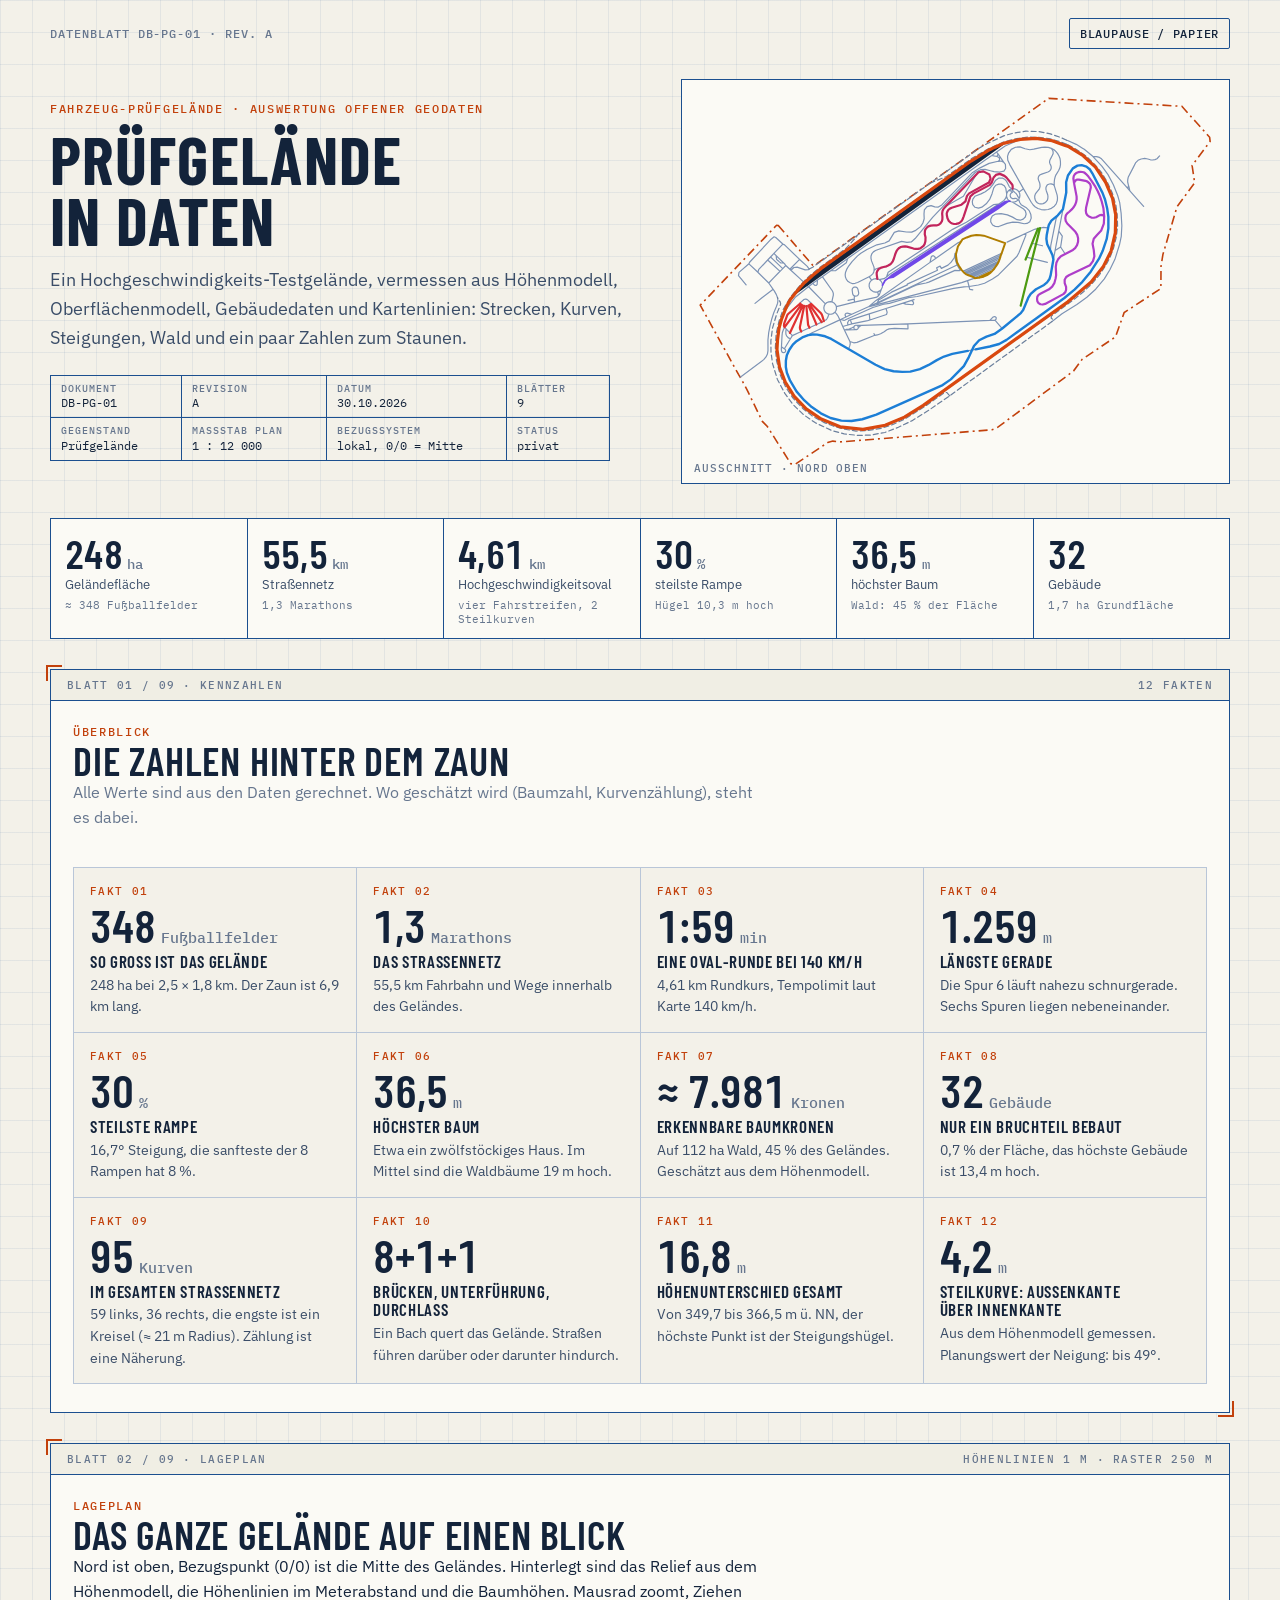
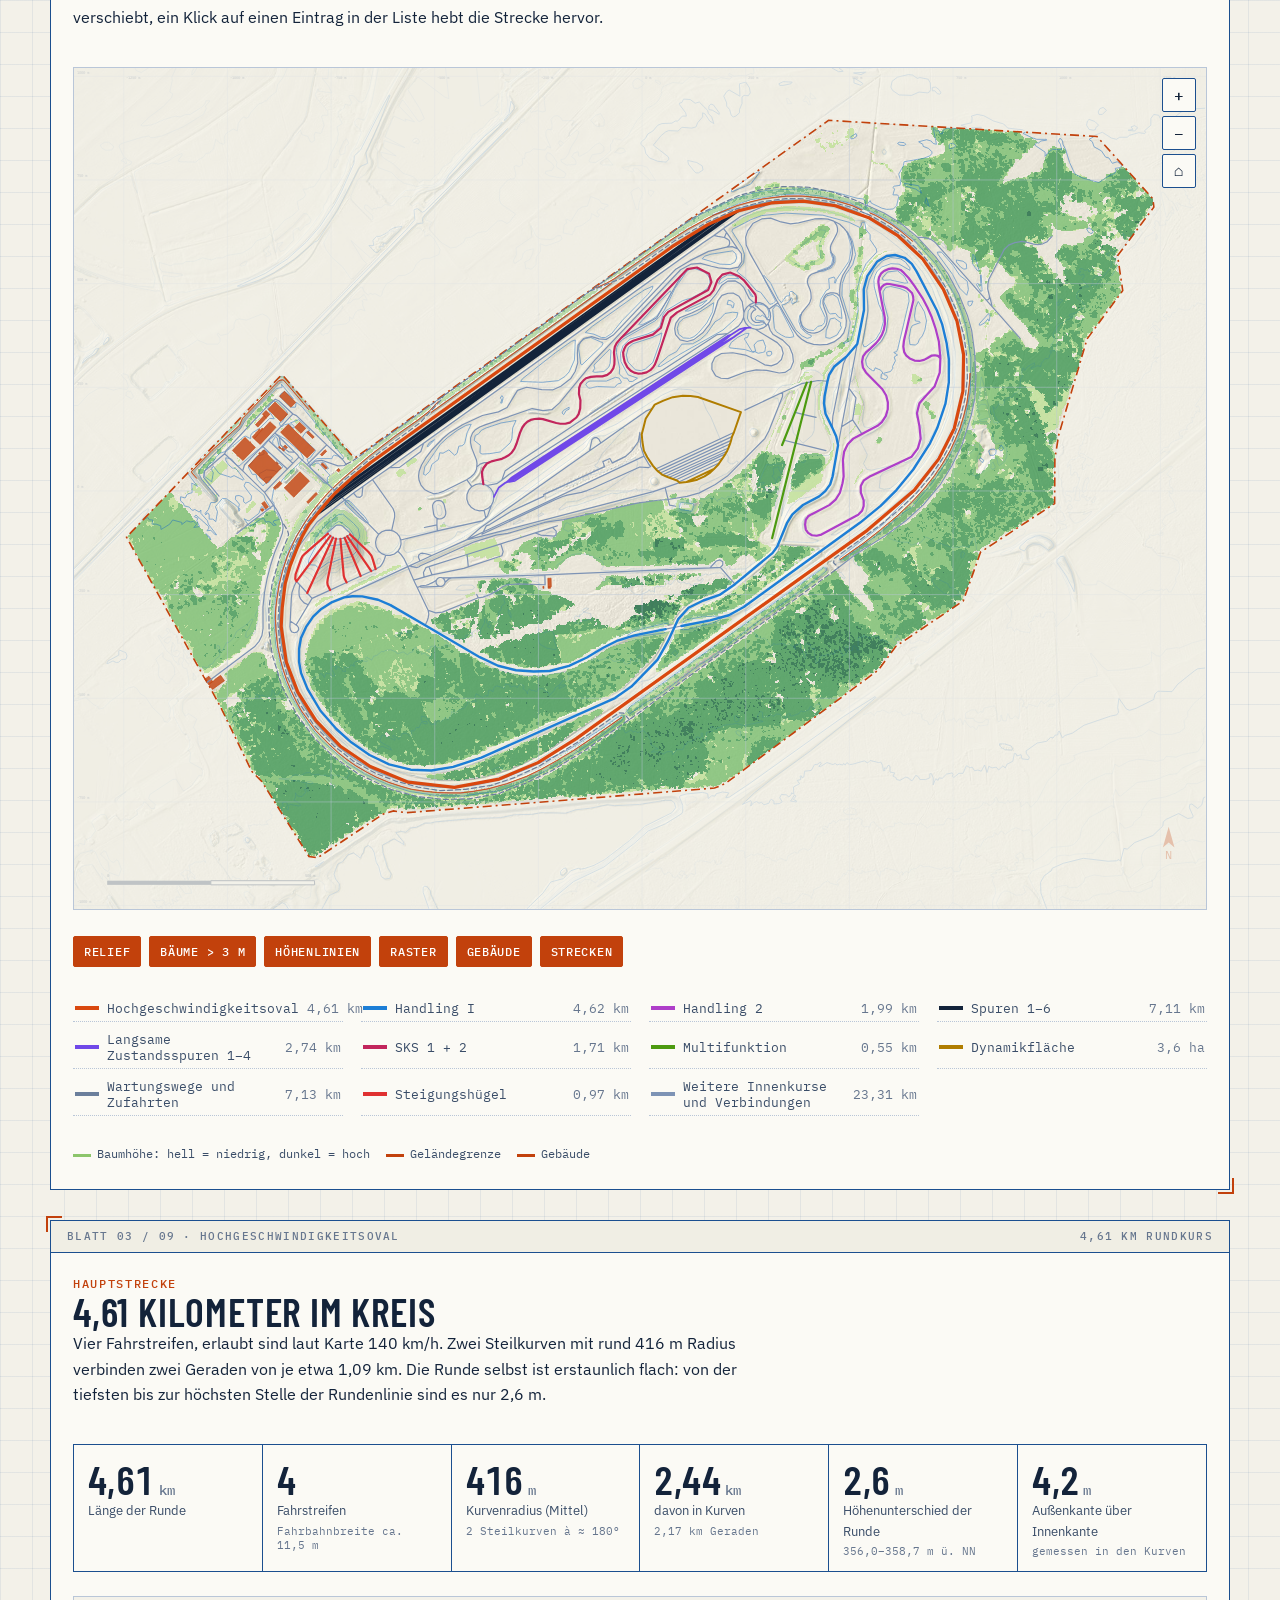
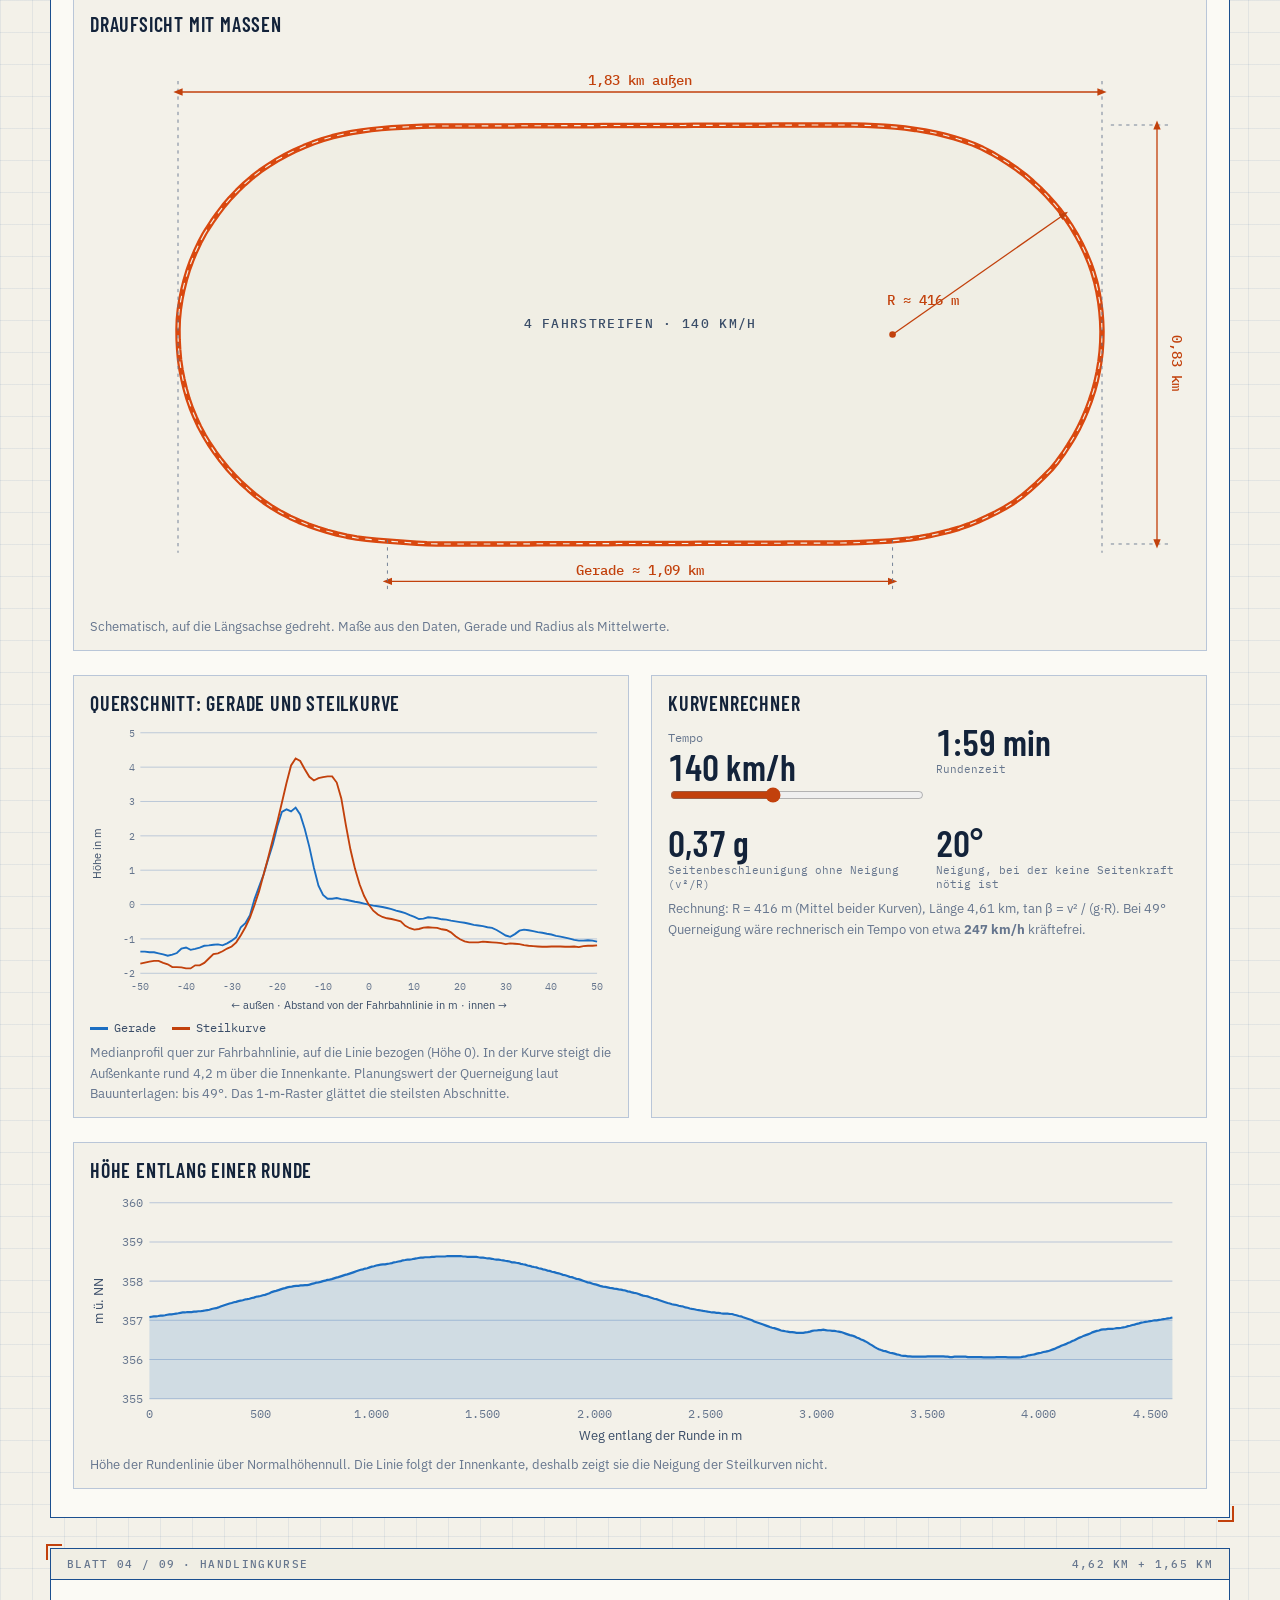
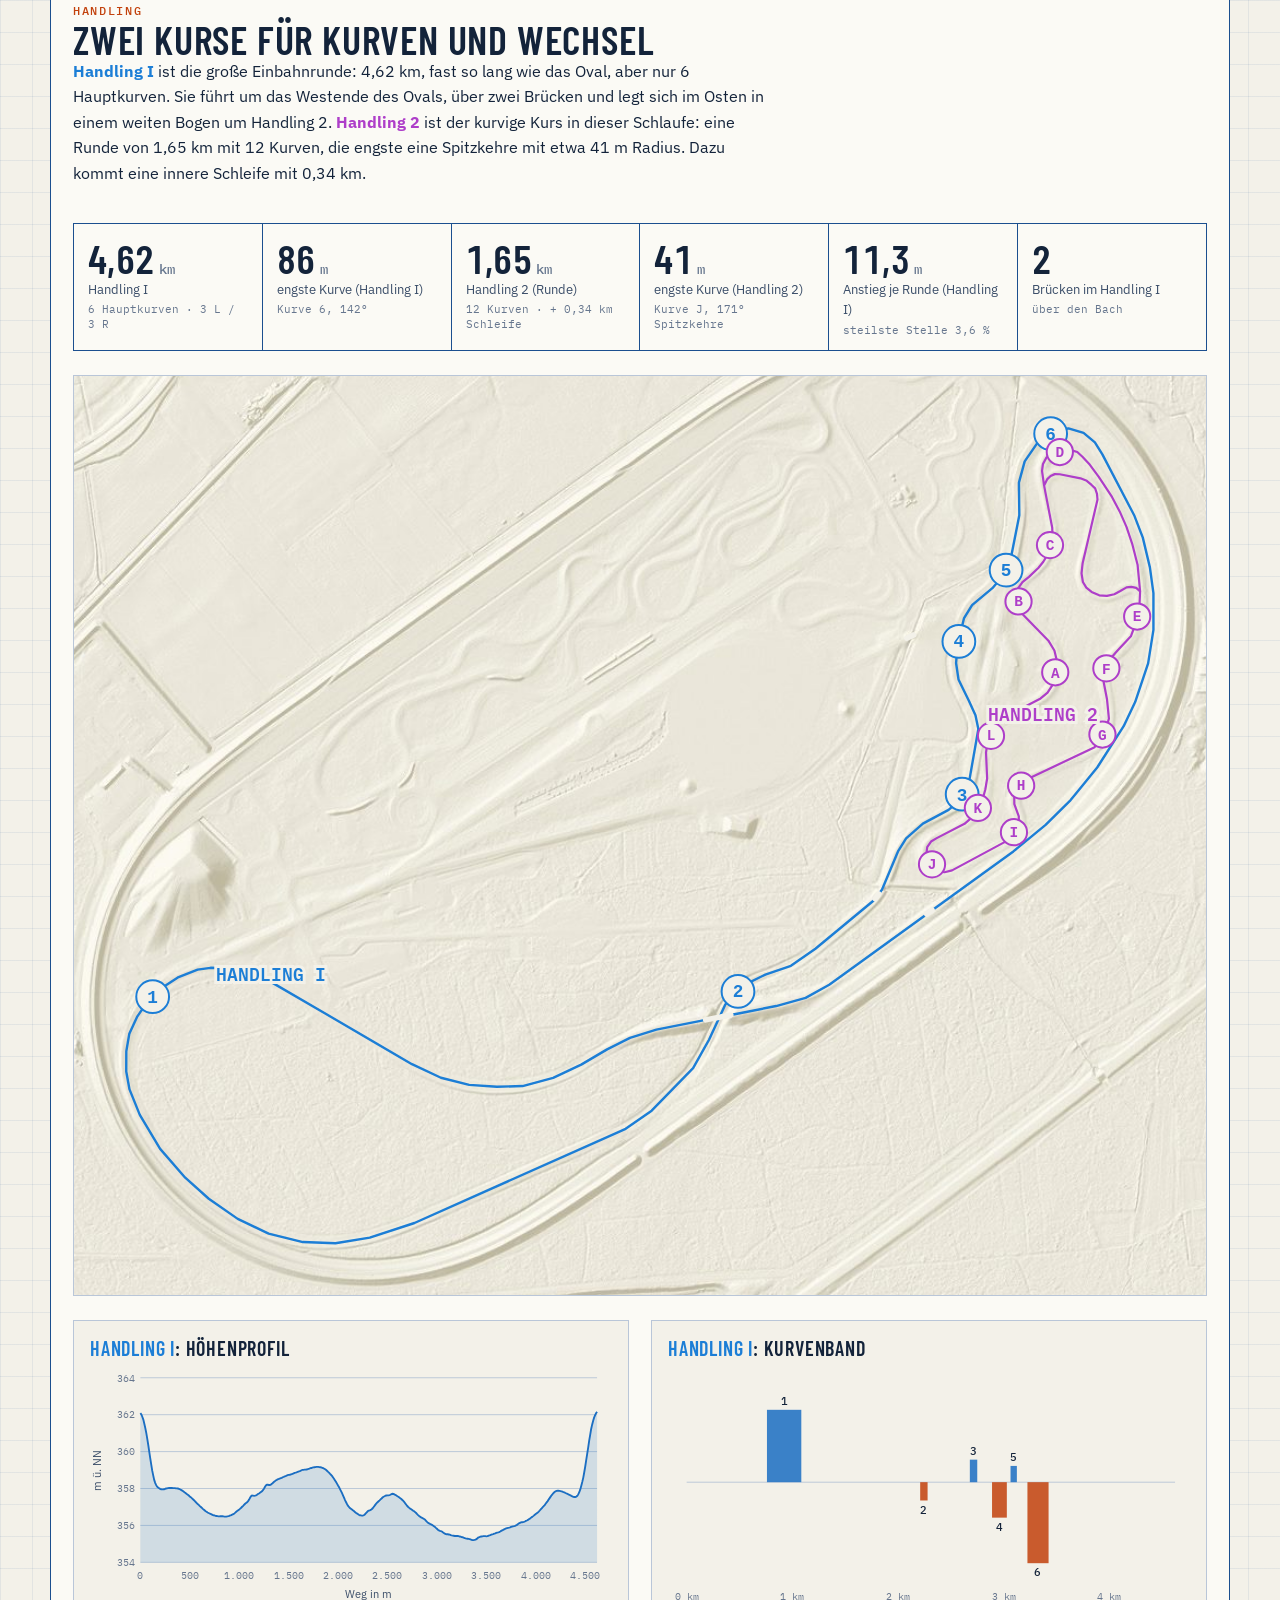
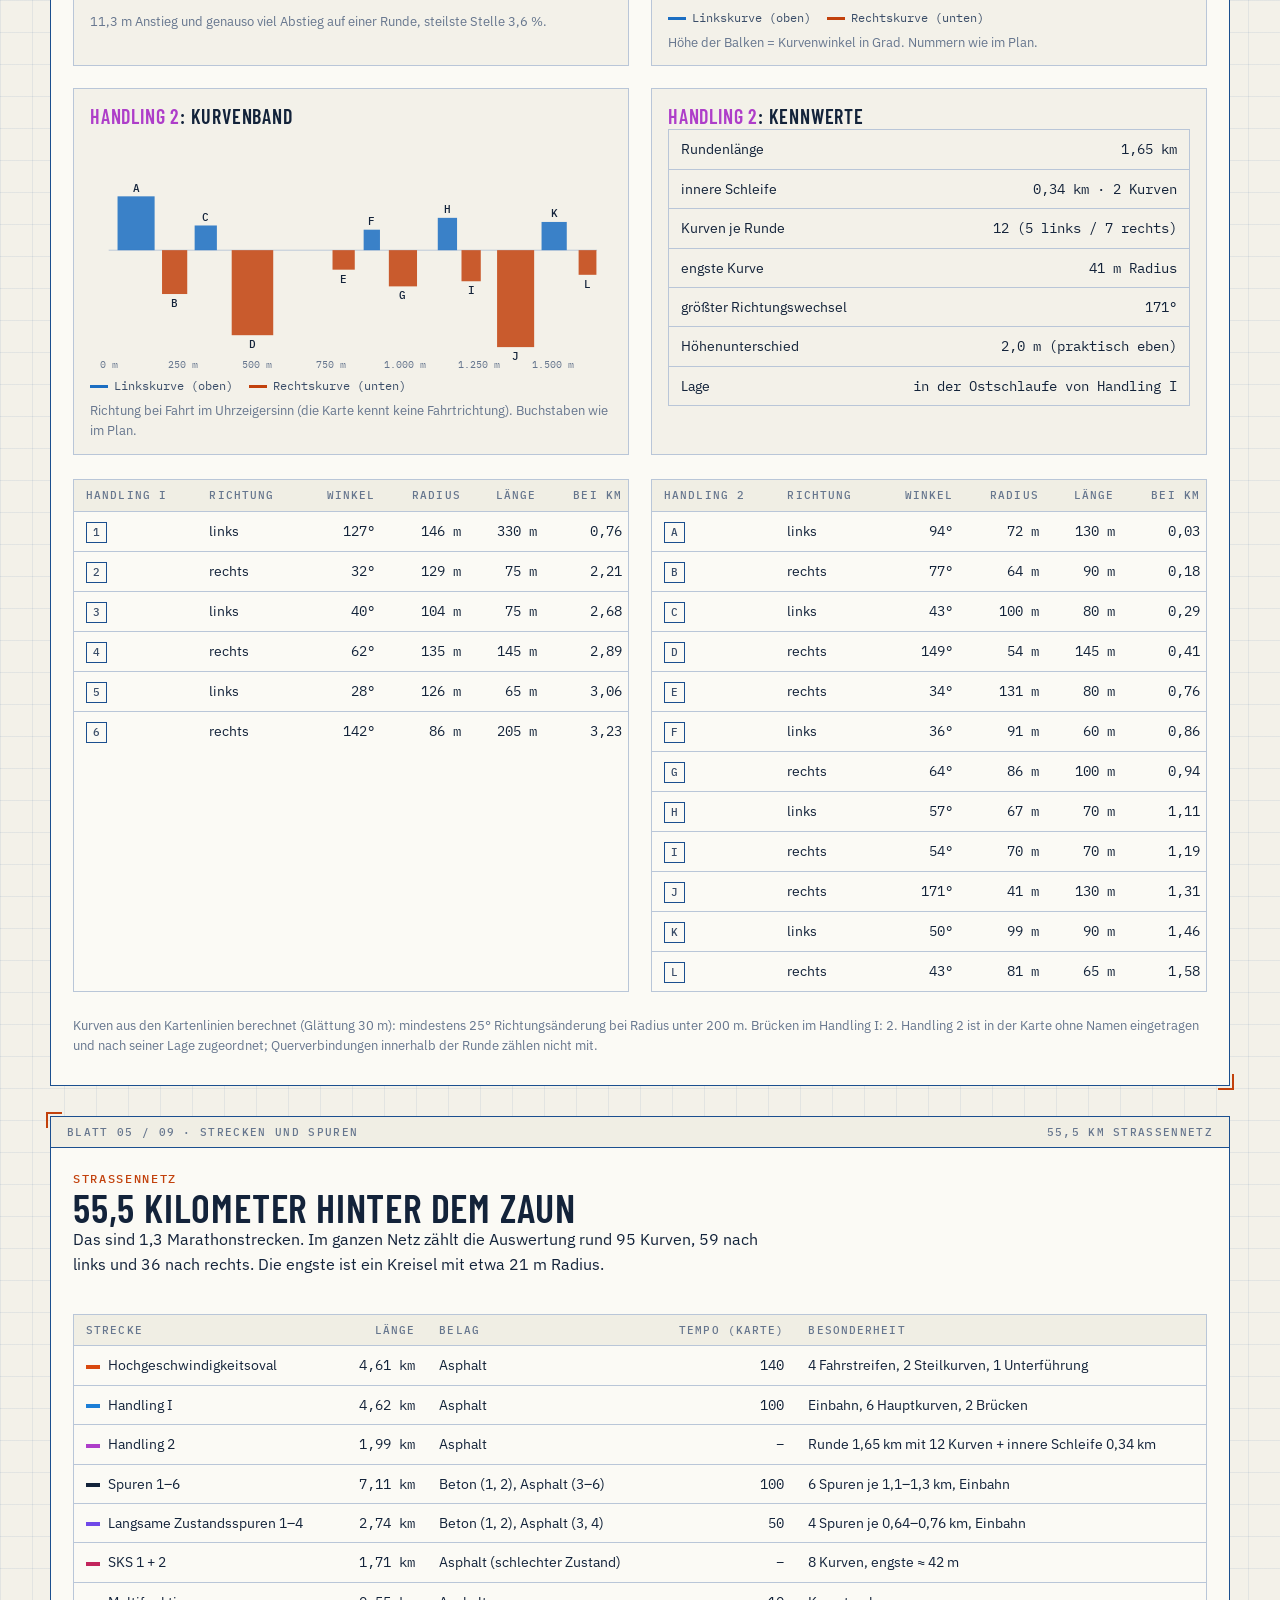
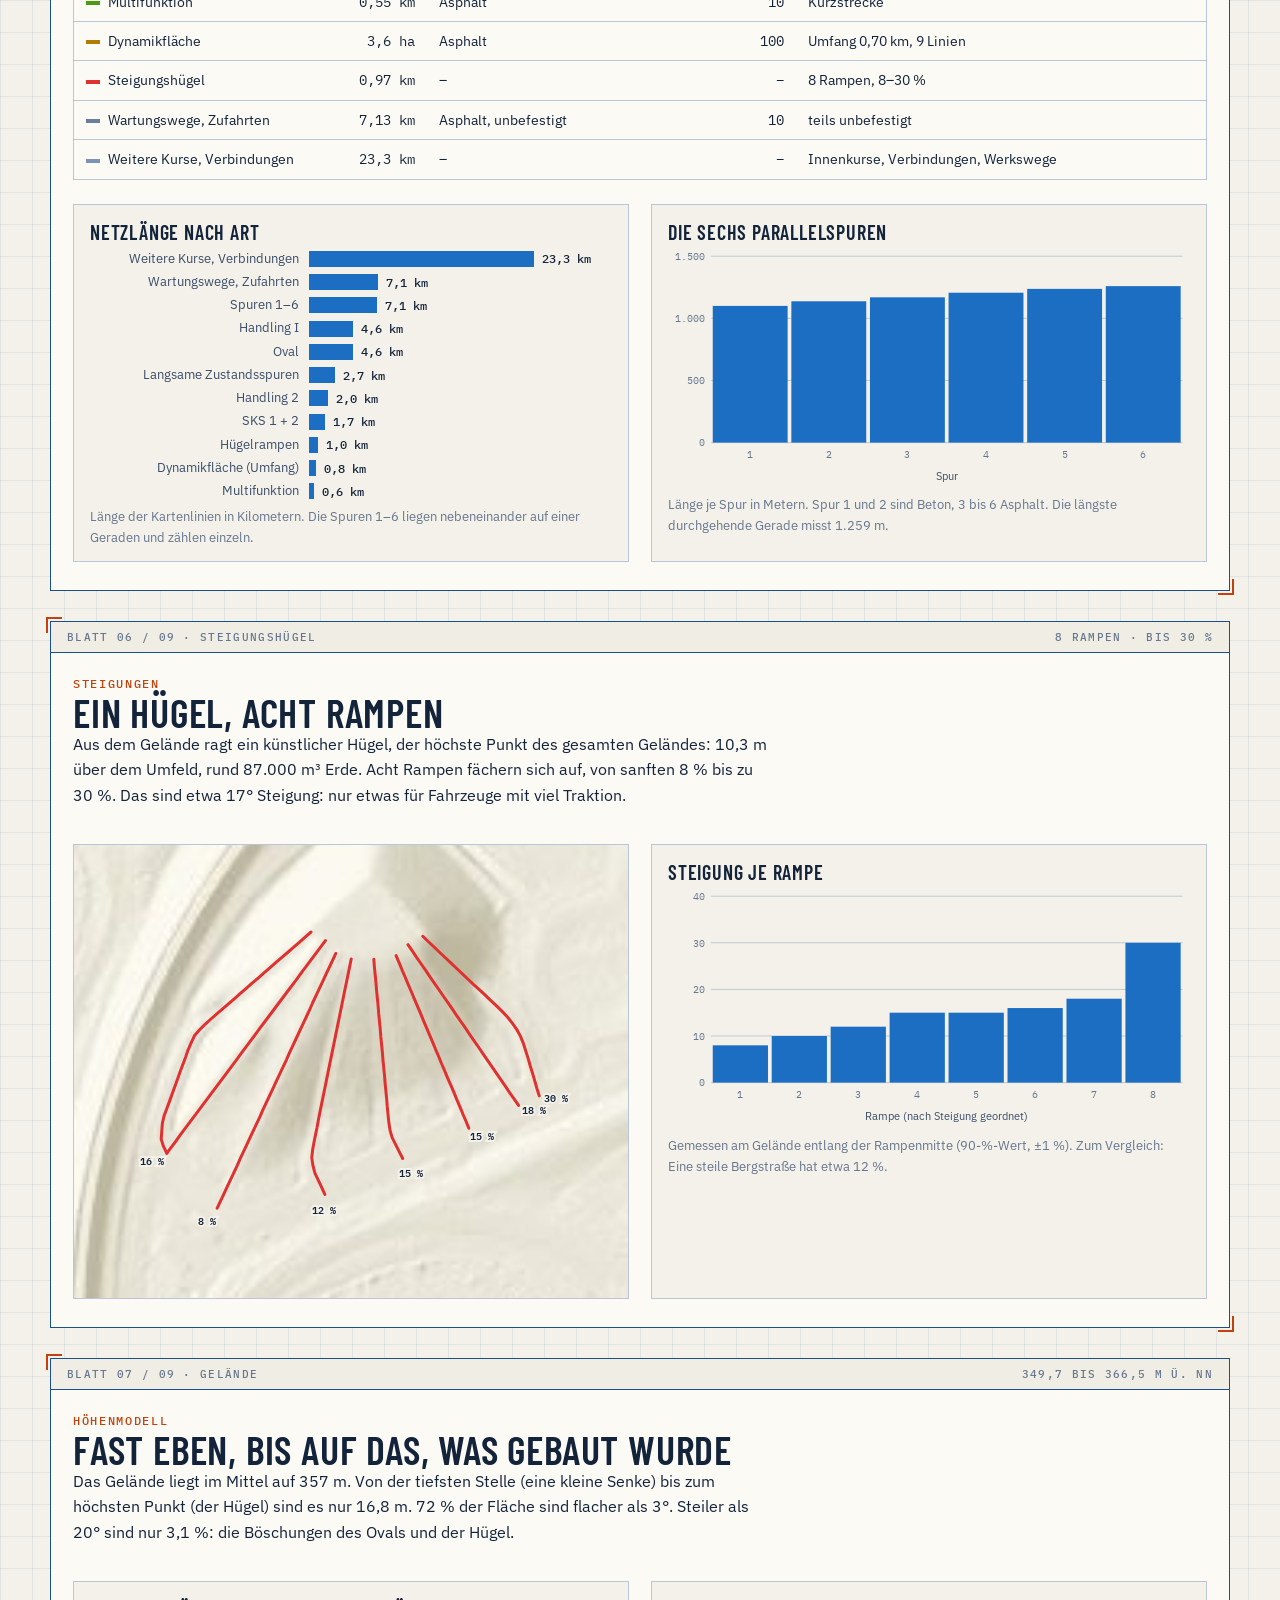
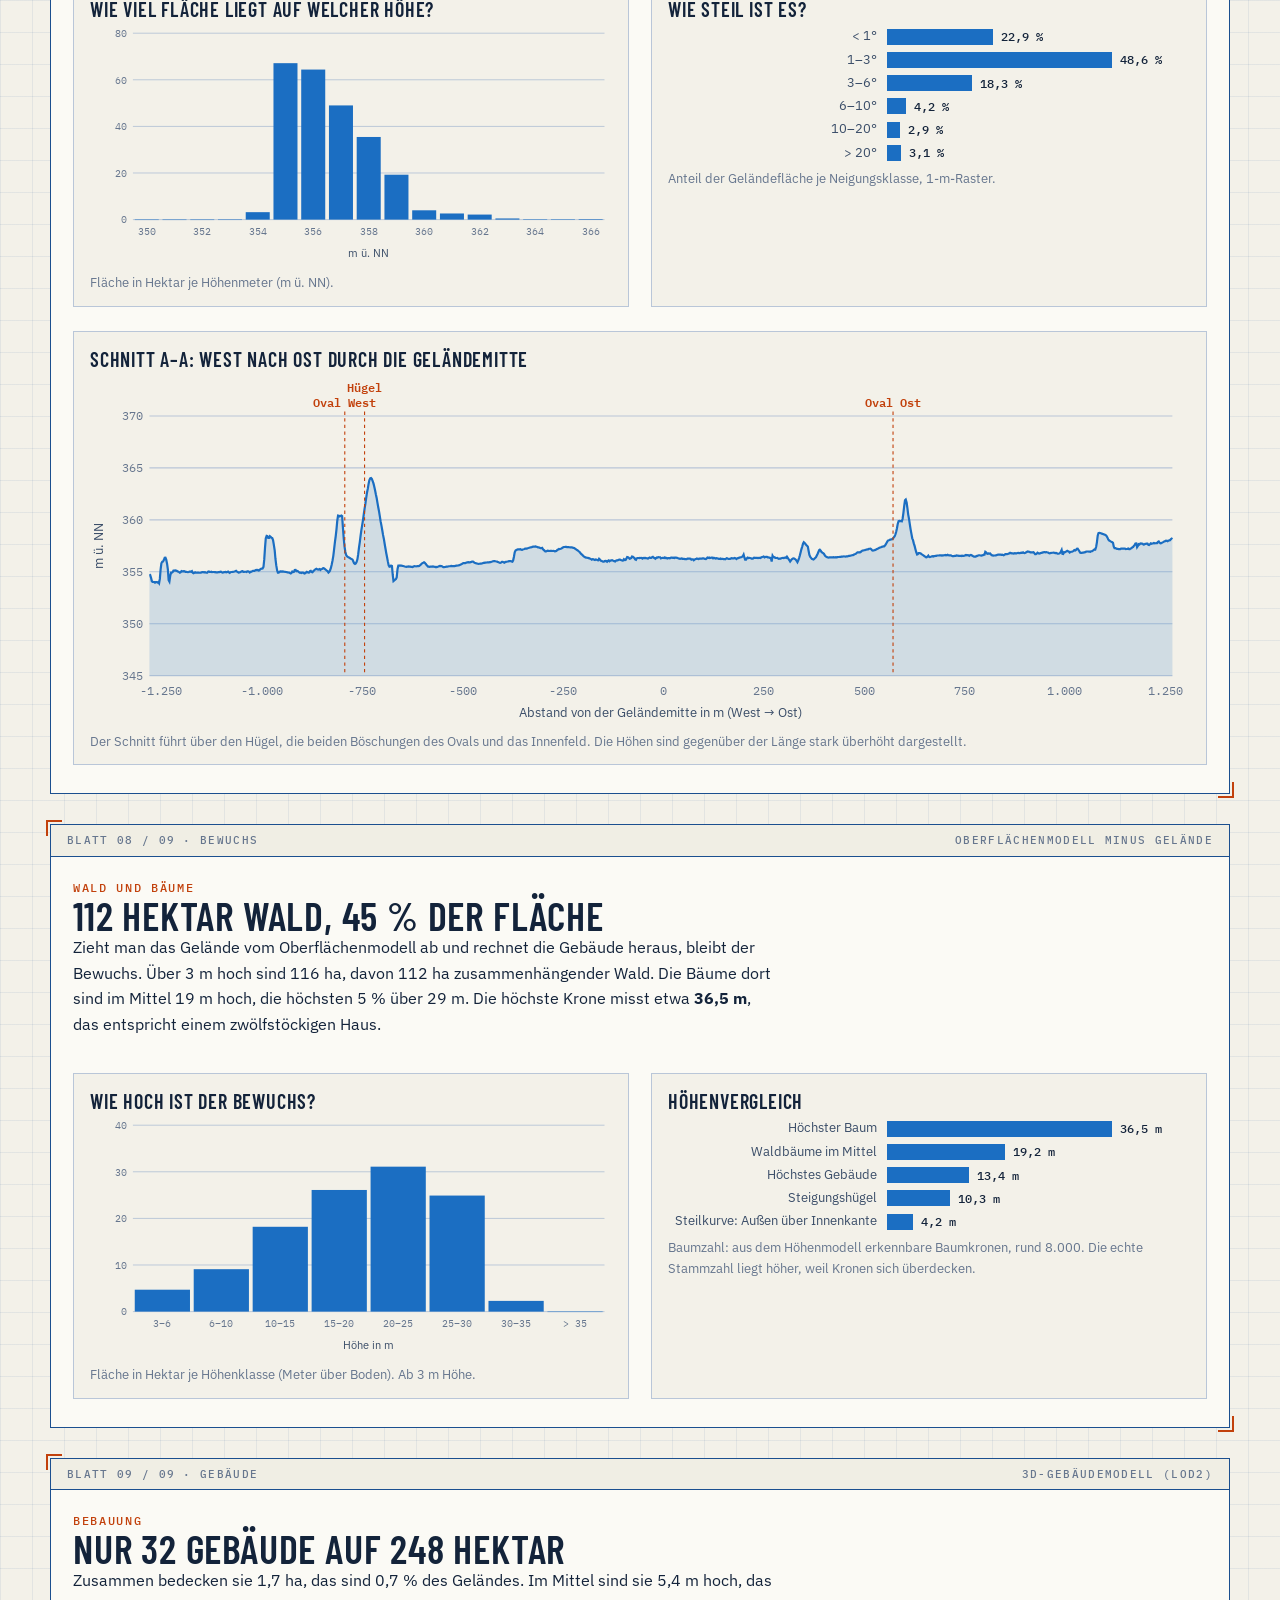
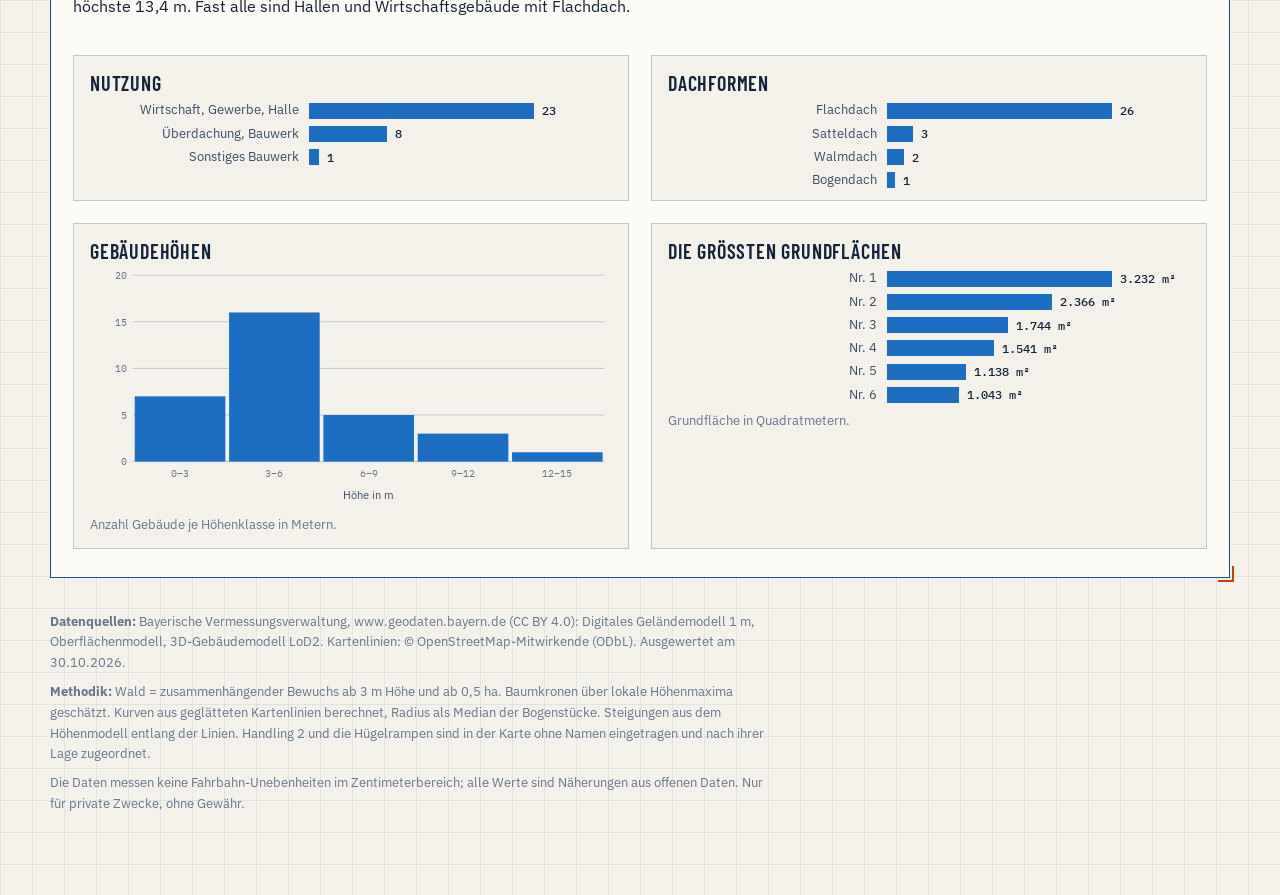
==== commit 93a966c9: "Add files via upload" ====
--- a/index.html
+++ b/index.html
@@ -14,7 +14,7 @@
   --bg:#0a1e3c; --panel:#0c2549; --panel2:#0f2d57; --ink:#e8f1ff; --ink2:#b3c8e8; --muted:#7f9cc6;
   --line:#2c5a99; --line2:#1d4274; --grid:rgba(120,170,255,.09); --accent:#ffb000; --accent-ink:#1a1200;
   --cy:#5ec8ff; --dim:rgba(7,22,46,.62); --tip:#e8f1ff; --tipink:#0a1e3c;
-  --c-oval:#ffb000; --c-h1:#5ec8ff; --c-h2:#4fe3c1; --c-spur:#f2f6ff; --c-zust:#b69cff; --c-sks:#ff7eb6; --c-multi:#9fe870; --c-dyn:#ffd166;
+  --c-oval:#ffb000; --c-h1:#5ec8ff; --c-h2:#f07cff; --c-spur:#f2f6ff; --c-zust:#b69cff; --c-sks:#ff7eb6; --c-multi:#9fe870; --c-dyn:#ffd166;
   --c-wart:#8aa6cf; --c-other:#5f86bd; --c-ramp:#ff5a4f; --c-bld:#ff9a5c; --c-bridge:#0a1e3c;
   --f-d:"Barlow Condensed","Arial Narrow",Arial,sans-serif; --f-b:"IBM Plex Sans",system-ui,-apple-system,"Segoe UI",sans-serif; --f-m:"IBM Plex Mono",ui-monospace,Menlo,Consolas,monospace;
   color-scheme:dark;
@@ -23,13 +23,13 @@
   --bg:#f3f1e9; --panel:#fbfaf5; --panel2:#f0eee4; --ink:#13233a; --ink2:#3a4d68; --muted:#66768e;
   --line:#1b4f8f; --line2:#b9c6d8; --grid:rgba(27,79,143,.08); --accent:#c2410c; --accent-ink:#fff;
   --cy:#1b6ec2; --dim:rgba(243,241,233,.72); --tip:#13233a; --tipink:#f3f1e9;
-  --c-oval:#d9480f; --c-h1:#1c7ed6; --c-h2:#0b8f78; --c-spur:#13233a; --c-zust:#7048e8; --c-sks:#c2255c; --c-multi:#4c9a10; --c-dyn:#b07d00;
+  --c-oval:#d9480f; --c-h1:#1c7ed6; --c-h2:#ae3ec9; --c-spur:#13233a; --c-zust:#7048e8; --c-sks:#c2255c; --c-multi:#4c9a10; --c-dyn:#b07d00;
   --c-wart:#6b7f9c; --c-other:#7d93b5; --c-ramp:#e03131; --c-bld:#c2410c; --c-bridge:#f3f1e9; color-scheme:light}}
 :root[data-theme="light"]{
   --bg:#f3f1e9; --panel:#fbfaf5; --panel2:#f0eee4; --ink:#13233a; --ink2:#3a4d68; --muted:#66768e;
   --line:#1b4f8f; --line2:#b9c6d8; --grid:rgba(27,79,143,.08); --accent:#c2410c; --accent-ink:#fff;
   --cy:#1b6ec2; --dim:rgba(243,241,233,.72); --tip:#13233a; --tipink:#f3f1e9;
-  --c-oval:#d9480f; --c-h1:#1c7ed6; --c-h2:#0b8f78; --c-spur:#13233a; --c-zust:#7048e8; --c-sks:#c2255c; --c-multi:#4c9a10; --c-dyn:#b07d00;
+  --c-oval:#d9480f; --c-h1:#1c7ed6; --c-h2:#ae3ec9; --c-spur:#13233a; --c-zust:#7048e8; --c-sks:#c2255c; --c-multi:#4c9a10; --c-dyn:#b07d00;
   --c-wart:#6b7f9c; --c-other:#7d93b5; --c-ramp:#e03131; --c-bld:#c2410c; --c-bridge:#f3f1e9; color-scheme:light}
 *{box-sizing:border-box}
 html{scroll-behavior:smooth}
@@ -174,7 +174,7 @@
       <path class="dimmer" d="M-1370,-1020 h2730 v2030 h-2730 Z M-864.1,-275.9 L-698.0,-83.8 L-689.7,-81.5 L113.3,-653.9 L449.7,-893.8 L699.1,-878.8 L744.5,-876.1 L889.9,-867.3 L1097.0,-854.9 L1164.5,-779.6 L1231.9,-704.5 L1234.3,-684.5 L1146.7,-567.3 L1159.2,-483.2 L1073.2,-366.5 L1004.7,-134.5 L995.6,-77.6 L995.0,30.3 L816.4,147.5 L774.7,265.1 L612.2,374.7 L570.4,431.4 L201.5,705.0 L187.1,711.9 L174.7,716.5 L-202.3,747.2 L-569.4,776.0 L-599.4,771.7 L-623.6,778.9 L-782.8,884.9 L-803.4,881.5 L-917.2,700.6 L-941.4,676.1 L-1017.0,520.2 L-1038.1,481.3 L-1048.9,461.4 L-1057.4,447.8 L-1168.5,246.5 L-1243.4,111.4 L-1091.5,-47.6 L-872.4,-277.0 L-864.1,-275.9 Z"/>
       <g id="g-site"><path class="site" d="M-864.1,-275.9 L-698.0,-83.8 L-689.7,-81.5 L113.3,-653.9 L449.7,-893.8 L699.1,-878.8 L744.5,-876.1 L889.9,-867.3 L1097.0,-854.9 L1164.5,-779.6 L1231.9,-704.5 L1234.3,-684.5 L1146.7,-567.3 L1159.2,-483.2 L1073.2,-366.5 L1004.7,-134.5 L995.6,-77.6 L995.0,30.3 L816.4,147.5 L774.7,265.1 L612.2,374.7 L570.4,431.4 L201.5,705.0 L187.1,711.9 L174.7,716.5 L-202.3,747.2 L-569.4,776.0 L-599.4,771.7 L-623.6,778.9 L-782.8,884.9 L-803.4,881.5 L-917.2,700.6 L-941.4,676.1 L-1017.0,520.2 L-1038.1,481.3 L-1048.9,461.4 L-1057.4,447.8 L-1168.5,246.5 L-1243.4,111.4 L-1091.5,-47.6 L-872.4,-277.0 L-864.1,-275.9 Z"/></g>
       <g id="L-bld"><path class="bld" d="M-1054.7,454.1 L-1044.6,446.8 L-1035.6,459.5 L-1045.6,466.8 L-1054.7,454.1 Z"/><path class="bld" d="M-920.0,44.8 L-917.4,43.0 L-916.8,43.9 L-914.3,42.2 L-911.7,45.9 L-916.7,49.4 L-920.0,44.8 Z"/><path class="bld" d="M-904.7,40.9 L-908.0,43.3 L-917.4,30.0 L-914.1,27.6 L-910.7,25.2 L-901.3,38.5 L-904.7,40.9 Z"/><path class="bld" d="M-927.7,-135.1 L-927.3,-134.8 L-935.6,-125.9 L-940.1,-130.0 L-931.8,-139.1 L-932.2,-139.4 L-928.1,-143.8 L-927.8,-143.6 L-925.9,-145.7 L-926.2,-146.1 L-923.0,-149.7 L-920.3,-147.2 L-916.2,-151.7 L-914.1,-149.8 L-927.7,-135.1 Z"/><path class="bld" d="M-875.8,-49.1 L-878.9,-45.9 L-905.8,-18.2 L-914.6,-26.7 L-919.4,-31.4 L-940.0,-51.4 L-949.7,-60.8 L-923.0,-88.5 L-922.9,-88.5 L-923.0,-88.6 L-924.9,-90.4 L-921.9,-93.5 L-920.0,-91.7 L-919.9,-91.6 L-919.9,-91.7 L-913.7,-98.1 L-913.3,-97.7 L-913.2,-97.7 L-911.7,-99.3 L-903.0,-90.9 L-904.5,-89.3 L-904.6,-89.3 L-903.9,-88.6 L-883.3,-68.7 L-883.0,-68.5 L-883.0,-68.5 L-881.5,-70.0 L-877.2,-65.8 L-878.7,-64.3 L-878.4,-64.0 L-869.6,-55.5 L-875.8,-49.1 Z"/><path class="bld" d="M-920.9,-112.1 L-928.3,-118.9 L-935.7,-125.8 L-935.6,-125.9 L-927.3,-134.9 L-897.5,-167.0 L-890.1,-160.2 L-882.7,-153.3 L-920.9,-112.1 Z"/><path class="bld" d="M-856.8,-103.4 L-859.8,-100.3 L-862.8,-97.3 L-864.3,-95.7 L-870.0,-101.4 L-868.5,-102.9 L-865.6,-106.0 L-862.6,-109.0 L-861.0,-110.7 L-855.2,-105.0 L-856.8,-103.4 Z"/><path class="bld" d="M-915.7,-185.0 L-907.2,-194.2 L-897.6,-185.1 L-906.0,-176.1 L-912.1,-181.6 L-915.7,-185.0 Z"/><path class="bld" d="M-871.6,-167.5 L-902.1,-197.1 L-885.1,-214.7 L-854.5,-185.2 L-871.6,-167.5 Z"/><path class="bld" d="M-871.8,-141.5 L-853.3,-160.6 L-789.2,-98.5 L-807.6,-79.5 L-871.8,-141.5 Z"/><path class="bld" d="M-837.8,-153.5 L-826.0,-165.7 L-810.9,-151.1 L-822.7,-138.9 L-837.8,-153.5 Z"/><path class="bld" d="M-962.8,-73.4 L-963.2,-73.8 L-974.4,-84.5 L-974.6,-84.3 L-975.2,-83.8 L-976.2,-84.8 L-977.3,-85.8 L-976.7,-86.4 L-976.5,-86.6 L-987.7,-97.4 L-988.1,-97.7 L-957.7,-129.2 L-957.5,-129.0 L-946.2,-118.1 L-946.0,-118.2 L-945.4,-118.9 L-943.2,-116.8 L-943.9,-116.1 L-944.0,-116.0 L-932.6,-105.0 L-932.5,-104.9 L-962.8,-73.4 Z"/><path class="bld" d="M-775.8,-87.9 L-764.6,-99.5 L-760.6,-95.7 L-771.9,-84.1 L-775.8,-87.9 Z"/><path class="bld" d="M-736.3,-50.1 L-731.8,-54.1 L-730.8,-52.9 L-727.8,-49.5 L-732.3,-45.6 L-736.3,-50.1 Z"/><path class="bld" d="M-889.3,-7.5 L-873.9,-23.4 L-868.4,-18.0 L-873.7,-12.5 L-879.1,-7.0 L-880.2,-8.0 L-884.8,-3.2 L-889.3,-7.5 Z"/><path class="bld" d="M-805.6,-20.2 L-805.6,-20.2 L-809.5,-16.2 L-813.4,-12.2 L-813.4,-12.2 L-817.1,-8.3 L-820.9,-4.5 L-820.9,-4.5 L-824.7,-0.6 L-828.4,3.3 L-828.4,3.3 L-832.3,7.3 L-836.2,11.2 L-836.2,11.3 L-839.9,15.1 L-846.3,8.9 L-851.4,3.9 L-863.0,-7.4 L-859.3,-11.2 L-859.2,-11.2 L-855.4,-15.2 L-851.5,-19.1 L-851.5,-19.2 L-847.7,-23.0 L-844.0,-26.9 L-844.0,-26.9 L-840.2,-30.8 L-836.5,-34.6 L-836.4,-34.6 L-832.6,-38.6 L-828.7,-42.6 L-828.7,-42.6 L-825.2,-46.2 L-813.6,-35.0 L-802.1,-23.8 L-805.6,-20.2 Z"/><path class="bld" d="M-774.5,-63.7 L-770.7,-67.6 L-759.2,-56.3 L-763.0,-52.4 L-774.5,-63.7 Z"/><path class="bld" d="M-809.0,-140.5 L-805.1,-144.5 L-790.7,-130.5 L-794.5,-126.6 L-809.0,-140.5 Z"/><path class="bld" d="M-932.5,-159.6 L-912.1,-181.6 L-906.0,-176.1 L-926.5,-154.1 L-932.5,-159.6 Z"/><path class="bld" d="M-876.9,-105.5 L-875.0,-107.5 L-870.4,-103.1 L-872.4,-101.0 L-876.9,-105.5 Z"/><path class="bld" d="M-1011.8,451.2 L-1007.1,457.7 L-1036.0,478.7 L-1040.7,472.2 L-1040.7,472.2 L-1044.8,466.4 L-1030.0,455.6 L-1030.6,454.7 L-1016.6,444.6 L-1011.8,451.2 Z"/><path class="bld" d="M-808.8,26.6 L-786.6,3.7 L-782.6,7.5 L-804.9,30.4 L-808.8,26.6 Z"/><path class="bld" d="M-853.7,-231.7 L-835.3,-213.8 L-846.8,-201.8 L-865.3,-219.7 L-869.8,-224.0 L-874.3,-228.3 L-862.7,-240.3 L-853.7,-231.7 Z"/><path class="bld" d="M-1073.6,-30.2 L-1074.0,-29.9 L-1085.9,-43.4 L-1085.9,-43.5 L-1086.7,-47.0 L-1086.7,-47.2 L-1037.4,-98.0 L-1037.4,-98.0 L-971.0,-158.6 L-963.7,-175.6 L-963.6,-175.6 L-876.8,-265.7 L-876.7,-265.7 L-871.6,-267.6 L-871.6,-267.6 L-866.8,-268.1 L-866.7,-268.1 L-863.8,-266.8 L-863.7,-266.7 L-860.1,-262.6 L-848.8,-249.4 L-803.6,-196.1 L-803.9,-195.8 L-849.1,-249.1 L-860.5,-262.3 L-864.1,-266.4 L-866.8,-267.6 L-871.5,-267.1 L-876.5,-265.3 L-963.2,-175.3 L-970.5,-158.4 L-970.6,-158.3 L-1037.1,-97.7 L-1086.2,-47.0 L-1085.5,-43.7 L-1073.6,-30.2 Z"/><path class="bld" d="M174.0,-666.0 L229.3,-688.5 L229.4,-688.5 L260.8,-697.2 L290.7,-704.4 L290.8,-704.4 L321.2,-708.4 L349.0,-711.5 L349.0,-711.5 L386.8,-711.5 L386.9,-711.5 L438.7,-706.0 L438.8,-706.0 L470.5,-699.4 L470.5,-699.3 L507.3,-688.2 L507.3,-688.2 L538.2,-673.1 L548.8,-671.0 L548.9,-671.0 L564.0,-664.4 L564.0,-664.4 L601.0,-643.0 L601.0,-643.0 L625.4,-625.2 L625.4,-625.2 L652.9,-602.0 L652.6,-601.7 L625.1,-624.8 L600.8,-642.5 L563.7,-664.0 L548.7,-670.6 L538.1,-672.6 L538.0,-672.6 L507.1,-687.8 L470.4,-698.9 L438.7,-705.5 L386.8,-711.0 L349.0,-711.0 L321.3,-707.9 L290.8,-703.9 L261.0,-696.8 L229.5,-688.0 L174.2,-665.5 L147.8,-651.5 L110.5,-631.2 L27.6,-578.1 L-41.2,-529.7 L-66.2,-511.9 L-66.2,-511.9 L-85.3,-500.9 L-85.3,-500.9 L-111.6,-489.1 L-111.8,-489.6 L-85.5,-501.3 L-66.5,-512.3 L-41.5,-530.1 L27.3,-578.6 L110.2,-631.6 L110.2,-631.6 L147.5,-652.0 L174.0,-666.0 L174.0,-666.0 Z"/><path class="bld" d="M-226.6,234.9 L-226.7,231.2 L-221.2,231.0 L-221.0,234.7 L-226.6,234.9 Z"/><path class="bld" d="M-218.9,231.0 L-219.0,231.0 L-219.2,231.0 L-219.5,231.0 L-219.9,231.0 L-220.5,231.0 L-221.1,231.0 L-221.2,231.0 L-221.8,231.0 L-222.5,231.0 L-223.3,231.1 L-224.1,231.1 L-224.8,231.1 L-225.5,231.1 L-226.1,231.1 L-226.7,231.2 L-226.7,231.2 L-227.3,210.6 L-227.2,210.6 L-226.7,210.6 L-226.1,210.5 L-225.4,210.5 L-224.6,210.5 L-223.9,210.5 L-223.1,210.5 L-222.4,210.4 L-221.7,210.4 L-221.0,210.4 L-220.5,210.4 L-220.0,210.4 L-219.7,210.4 L-219.5,210.4 L-219.5,210.4 L-218.9,231.0 Z"/><path class="bld" d="M-239.1,234.9 L-239.3,230.1 L-236.8,230.0 L-236.6,234.8 L-239.1,234.9 Z"/><path class="bld" d="M55.4,328.0 L78.0,323.6 L78.0,323.6 L96.2,320.1 L97.7,328.0 L79.5,331.4 L56.9,335.9 L55.4,328.0 Z"/><path class="bld" d="M-509.4,-189.2 L-73.4,-501.3 L-73.1,-500.9 L-509.1,-188.8 L-509.4,-189.2 Z"/><path class="bld" d="M-884.5,309.7 L-884.5,309.7 L-884.0,287.0 L-884.0,287.0 L-881.1,260.1 L-881.1,260.1 L-875.4,225.4 L-875.4,225.4 L-867.7,194.0 L-867.7,194.0 L-855.9,157.8 L-855.9,157.8 L-845.7,134.5 L-833.6,109.3 L-833.6,109.3 L-819.9,86.4 L-800.6,56.4 L-800.6,56.4 L-784.9,36.0 L-770.3,18.9 L-753.0,-0.6 L-752.9,-0.6 L-720.1,-31.1 L-697.7,-50.4 L-658.5,-84.0 L-658.5,-84.0 L-591.6,-135.7 L-591.6,-135.7 L-543.8,-169.1 L-513.8,-192.2 L-491.1,-216.5 L-490.8,-216.2 L-513.4,-191.8 L-513.4,-191.8 L-543.5,-168.7 L-591.3,-135.3 L-658.2,-83.6 L-697.4,-50.0 L-719.8,-30.7 L-752.6,-0.3 L-769.9,19.2 L-784.5,36.3 L-800.2,56.7 L-819.4,86.7 L-833.2,109.5 L-845.3,134.7 L-855.4,158.0 L-867.3,194.2 L-874.9,225.5 L-880.6,260.2 L-883.5,287.0 L-884.0,309.7 L-882.5,339.7 L-878.5,375.7 L-871.1,410.4 L-864.9,432.6 L-856.5,457.7 L-846.3,481.6 L-833.2,508.9 L-820.5,531.6 L-787.1,577.5 L-756.4,609.2 L-732.1,631.6 L-712.4,647.1 L-690.8,662.3 L-665.4,677.1 L-640.7,690.0 L-610.9,702.5 L-581.0,712.2 L-556.3,719.2 L-523.3,724.1 L-492.8,727.2 L-463.6,728.1 L-438.5,728.1 L-407.2,724.3 L-371.6,718.1 L-326.8,705.9 L-278.4,688.0 L-245.1,671.9 L-206.5,650.4 L-166.5,626.4 L-122.9,597.3 L-48.8,545.4 L-48.5,545.8 L-122.6,597.7 L-166.3,626.8 L-166.3,626.8 L-206.2,650.9 L-244.9,672.3 L-244.9,672.3 L-278.2,688.5 L-278.2,688.5 L-326.6,706.3 L-326.6,706.4 L-371.5,718.6 L-371.5,718.6 L-407.1,724.8 L-407.1,724.8 L-438.4,728.6 L-438.4,728.6 L-463.6,728.6 L-492.9,727.7 L-492.9,727.7 L-523.4,724.6 L-523.4,724.6 L-556.4,719.7 L-556.4,719.7 L-581.2,712.7 L-611.0,703.0 L-611.1,703.0 L-640.9,690.5 L-640.9,690.5 L-665.7,677.5 L-665.7,677.5 L-691.1,662.7 L-691.1,662.7 L-712.7,647.5 L-712.7,647.5 L-732.4,632.0 L-732.4,632.0 L-756.8,609.6 L-756.8,609.6 L-787.5,577.8 L-787.5,577.8 L-820.9,531.8 L-820.9,531.8 L-833.6,509.2 L-833.6,509.2 L-846.8,481.9 L-846.8,481.8 L-856.9,457.9 L-856.9,457.9 L-865.4,432.7 L-865.4,432.7 L-871.5,410.5 L-871.6,410.5 L-879.0,375.8 L-879.0,375.7 L-883.0,339.7 L-883.0,339.7 L-884.5,309.7 Z"/><path class="bld" d="M477.3,165.4 L533.9,125.7 L574.9,93.4 L615.9,59.3 L652.7,24.1 L680.9,-6.8 L705.3,-37.5 L723.8,-65.0 L743.1,-98.1 L754.5,-122.9 L766.4,-151.2 L776.1,-184.0 L782.8,-211.0 L787.8,-247.2 L789.9,-268.6 L790.7,-284.0 L791.2,-284.0 L790.4,-268.6 L790.4,-268.6 L788.3,-247.2 L783.3,-210.9 L783.2,-210.9 L776.6,-183.9 L776.6,-183.9 L766.8,-151.1 L766.8,-151.1 L754.9,-122.7 L743.5,-97.9 L743.5,-97.8 L724.2,-64.8 L724.2,-64.8 L705.7,-37.2 L705.7,-37.2 L681.3,-6.5 L681.3,-6.5 L653.0,24.4 L653.0,24.5 L616.2,59.6 L616.2,59.7 L575.2,93.8 L534.2,126.1 L534.2,126.1 L477.6,165.8 L477.3,165.4 Z"/></g>
-      <g id="L-tracks"><path class="trk bridge" d="M95.1,325.8 L56.7,333.3 M315.3,148.7 L320.9,141.2 M402.2,166.0 L393.9,172.1 M529.8,-664.9 L538.4,-661.8 M363.5,-249.0 L373.9,-253.7 M534.1,-671.3 L542.5,-667.9"/><g id="g-tracks"><path class="trk other" data-c="other" d="M-712.9,25.5 L-635.1,104.6 M-761.1,-19.9 L-712.9,25.5 M-1048.9,461.4 L-934.8,375.9 L-923.7,362.8 L-916.8,348.9 L-914.1,331.8 L-914.3,280.5 L-910.6,244.9 L-904.3,211.7 L-896.5,181.1 L-886.0,147.9 L-873.7,119.0 L-867.4,101.6 L-865.7,88.7 L-868.0,74.2 L-874.0,58.9 L-882.9,43.1 L-889.0,34.3 L-910.4,3.6 L-885.5,-22.6 L-863.7,-44.9 L-855.5,-52.9 L-842.3,-66.4 L-827.6,-81.6 L-808.0,-63.4 L-802.9,-58.7 L-761.1,-19.9 M-833.1,140.6 L-783.0,74.2 L-696.1,5.0 L-673.4,-10.9 L-650.1,-27.4 L-609.3,-56.0 L-526.8,-115.2 L146.5,-597.7 L173.4,-616.0 L196.4,-632.8 L238.2,-662.4 L311.6,-694.5 M-402.1,-15.1 L-410.6,-10.2 L-418.0,-1.9 L-422.2,8.5 L-422.6,19.7 L-419.2,30.4 L-412.4,39.3 L-403.0,45.4 L-392.0,47.9 L-380.9,46.7 L-371.1,41.9 L-363.3,34.2 L-358.7,24.6 L-357.4,14.2 L-359.6,3.3 L-365.4,-6.2 L-374.1,-13.2 L-382.8,-16.6 L-392.6,-17.3 L-402.1,-15.1 M248.6,-437.2 L245.7,-429.5 L245.0,-418.9 L246.7,-411.4 L250.1,-404.5 L255.1,-398.5 L261.3,-393.9 L267.3,-391.3 L273.7,-389.9 L283.1,-390.1 L292.0,-393.1 L299.7,-398.4 L304.0,-403.3 L308.5,-412.2 L310.0,-421.0 L309.1,-429.9 L305.8,-438.2 L300.1,-445.5 L292.5,-451.0 L283.7,-454.0 L274.4,-454.5 L269.7,-453.7 L259.7,-449.4 L253.4,-444.0 L248.6,-437.2 M-802.9,-58.7 L-788.1,-71.8 L-772.6,-73.9 L-733.4,-60.4 L-717.8,-61.3 L-713.8,-64.3 L-723.2,-77.0 L-760.5,-111.0 L-833.5,-181.6 L-842.0,-185.7 L-876.3,-217.6 L-884.4,-221.2 L-899.0,-209.5 L-1003.4,-97.4 L-1006.7,-89.7 L-963.2,-48.5 M224.1,224.8 L188.8,184.4 M-901.7,-122.8 L-889.5,-111.2 L-842.3,-66.4 M-422.0,153.3 L-419.1,183.1 M-514.2,182.6 L-506.6,202.3 M95.1,325.8 L56.7,333.3 M-915.7,-108.1 L-855.5,-52.9 M-760.5,-111.0 L-808.0,-63.4 M24.5,-198.8 L9.4,-192.4 L-99.4,-115.8 L-126.6,-96.7 L-389.0,88.0 L-423.3,118.0 M-377.1,65.2 L-372.6,60.2 L-363.3,34.2 M-885.3,-140.2 L-874.4,-129.5 L-837.9,-93.7 L-831.5,-87.4 L-827.6,-81.6 M-49.9,-369.7 L35.5,-417.7 L97.2,-522.7 M269.7,-453.7 L258.7,-463.7 L245.6,-490.2 L237.6,-498.9 L224.9,-506.4 L206.4,-506.0 L192.4,-496.3 L177.6,-473.2 L162.6,-455.4 L141.7,-440.0 L121.0,-429.7 L91.1,-417.8 L81.4,-404.1 L78.6,-391.3 L80.8,-377.0 L91.7,-364.4 L108.8,-360.5 L124.9,-364.9 L146.4,-381.3 L162.9,-402.3 L174.6,-430.4 L182.9,-458.7 L192.6,-471.5 L207.4,-476.8 L220.5,-476.9 L233.6,-469.4 L241.4,-456.7 L245.7,-429.5 M273.7,-389.9 L282.8,-383.8 L326.0,-357.7 L336.6,-346.4 L340.4,-331.6 L336.1,-317.1 L325.9,-306.9 L311.7,-301.6 L295.7,-304.2 L274.5,-316.5 L249.2,-327.7 L218.7,-333.3 L191.6,-331.4 L175.6,-322.5 L168.5,-307.3 L168.4,-293.0 L177.2,-278.0 L190.2,-271.8 L207.2,-270.8 L247.2,-286.2 L275.4,-292.0 L300.6,-290.7 L330.6,-284.5 L344.6,-285.9 L358.0,-294.4 L365.0,-311.8 L363.1,-328.9 L355.1,-348.1 L339.2,-363.7 L316.1,-377.2 L309.0,-387.5 L304.0,-403.3 M90.5,-20.0 L55.6,-8.1 L27.0,1.6 L-388.8,109.7 L-423.3,118.0 M-609.3,-56.0 L-584.9,-56.8 L-533.6,-95.2 L-526.8,-115.2 M458.4,-153.3 L460.1,-179.7 L485.5,-306.9 L494.1,-325.3 M247.8,-195.0 L339.1,-237.9 L363.5,-249.0 M-506.9,155.6 L-524.3,150.9 L-528.7,150.2 L-533.7,150.6 L-538.0,153.8 L-539.6,158.0 L-538.3,163.0 L-535.5,168.8 M188.8,184.4 L163.7,185.5 L-234.4,202.2 L-459.3,209.7 M-673.4,-10.9 L-675.5,11.3 L-680.5,15.5 L-688.2,14.1 L-696.1,5.0 M-581.9,118.4 L-493.8,96.2 L-385.0,72.3 L-377.1,65.2 M196.4,-632.8 L203.7,-623.7 L198.6,-611.2 L182.9,-613.9 L173.4,-616.0 M-422.8,-27.2 L-413.1,-33.5 L-405.2,-40.9 L-400.8,-48.3 L-399.1,-53.3 L-398.7,-57.5 L-398.1,-66.5 L-399.4,-74.8 L-411.0,-103.9 L-413.8,-117.0 L-413.4,-127.9 L-409.0,-139.4 L-402.0,-147.7 L-391.5,-154.2 L-378.5,-159.2 L-265.1,-198.7 L-238.9,-193.7 L-217.6,-195.9 L-199.1,-212.5 L-114.2,-315.4 L92.8,-533.5 L118.6,-547.1 L140.7,-548.9 L167.1,-541.9 L184.1,-537.9 L211.9,-535.7 L232.3,-539.9 L240.5,-553.0 L239.6,-572.6 M188.8,184.4 L194.6,178.7 L194.6,170.8 L187.8,166.4 L178.9,169.0 L163.7,185.5 M-257.7,101.1 L-244.6,106.4 L-211.8,109.1 L-206.9,104.9 L-207.2,96.9 L-215.9,87.8 M205.8,-379.3 L181.5,-377.1 L49.9,-291.8 L-16.7,-257.1 L-170.2,-154.6 L-330.1,-48.9 L-338.3,-25.9 M-718.4,256.7 L-697.7,244.4 L-694.3,242.8 L-565.1,182.5 L-561.3,180.8 L-535.5,168.8 L-506.9,155.6 L-423.3,118.0 L-383.2,99.1 L4.6,-84.0 M-842.0,-185.7 L-885.3,-140.2 L-901.7,-122.8 L-915.7,-108.1 L-958.9,-62.5 L-963.2,-48.5 L-910.4,3.6 M-550.9,215.0 L-525.7,207.8 M-204.0,84.0 L-215.9,87.8 L-257.7,101.1 L-340.7,127.5 L-422.0,153.3 L-514.2,182.6 L-521.2,184.9 L-527.3,196.5 L-525.7,207.8 M-588.9,145.4 L-581.1,153.7 L-573.8,163.9 L-565.1,182.5 L-550.9,215.0 M-561.3,180.8 L-544.2,184.8 L-538.7,183.4 L-534.6,180.5 L-404.4,122.7 L-352.3,106.7 L-324.1,102.3 L-231.1,75.0 L-224.2,73.9 L-189.2,69.2 L-11.7,29.5 L38.0,22.4 L62.8,20.6 L108.4,13.1 L138.2,4.6 L176.6,-15.6 L205.9,-35.9 L296.1,-126.3 L305.7,-144.6 L338.7,-227.8 L339.1,-237.9 M-494.8,81.8 L-503.0,83.5 L-525.2,88.1 M476.8,-469.5 L470.3,-475.9 L461.2,-478.0 L453.0,-477.5 L444.1,-474.0 L439.3,-467.5 L436.6,-460.5 L436.3,-452.5 L438.5,-443.7 L442.5,-432.3 L445.4,-423.9 L446.3,-415.8 L445.6,-407.1 L443.2,-398.7 L437.1,-390.8 L430.2,-385.7 L422.9,-382.3 L415.7,-380.5 L407.9,-381.0 L400.4,-382.7 L394.7,-386.2 L389.3,-391.1 L385.3,-398.0 L382.7,-405.7 L381.9,-412.9 L382.3,-420.2 L385.4,-429.6 L389.9,-435.5 L402.7,-451.0 L405.6,-457.4 L407.8,-464.8 L407.6,-470.8 L407.0,-478.2 L405.2,-485.2 L400.4,-496.4 L398.7,-503.8 L399.8,-511.4 L403.0,-517.9 L408.4,-522.5 L415.8,-525.3 L445.9,-535.7 L452.5,-539.3 L457.0,-544.0 L460.6,-549.1 L462.2,-556.2 L461.6,-563.1 L459.3,-569.5 L456.4,-575.2 L454.3,-581.6 L454.3,-587.7 L455.6,-593.1 L458.1,-598.5 L469.1,-619.3 L471.4,-625.9 L471.4,-633.4 L469.6,-640.3 L462.6,-650.6 M-493.8,96.2 L-494.8,81.8 L-494.5,66.0 M476.8,-469.5 L476.6,-484.2 L478.0,-498.3 L480.7,-510.2 L484.6,-520.9 L498.3,-543.0 L504.5,-557.5 L507.1,-571.7 L506.9,-587.7 L504.8,-601.5 L500.0,-613.6 L493.5,-625.3 L485.6,-634.8 L476.1,-643.8 L462.6,-650.6 L448.1,-655.4 L431.5,-656.8 L415.9,-655.9 L377.3,-646.6 L358.1,-644.1 L335.1,-648.7 L310.1,-658.0 L288.5,-656.0 L267.9,-645.7 L254.7,-627.2 L249.8,-612.0 L251.1,-593.3 L260.9,-571.7 L322.9,-462.3 L327.6,-454.0 L365.0,-388.9 L374.4,-375.4 L384.9,-365.7 L397.5,-358.3 L413.5,-353.4 L429.1,-352.1 L447.0,-353.6 L462.8,-359.4 L477.3,-369.9 L486.3,-380.9 L491.8,-397.4 L492.6,-410.6 L490.9,-423.3 L476.8,-469.5 M55.6,-8.1 L62.8,20.6 L66.4,34.1 L81.1,37.0 M-383.0,255.9 L-366.7,249.9 L-349.5,240.4 L-336.3,231.0 L-325.6,226.4 L-298.7,223.9 L-268.0,225.0 L-233.8,226.2 L-234.4,202.2 M-380.9,46.7 L-377.1,65.2 M327.6,-454.0 L305.8,-438.2 M230.9,-583.8 L203.7,-623.7 M239.6,-572.6 L230.9,-583.8 L217.3,-589.1 L204.0,-587.9 L160.4,-577.8 L116.5,-556.0 L80.2,-533.9 L-69.5,-375.9 L-86.5,-365.5 L-103.9,-366.6 L-121.5,-372.3 L-141.0,-367.6 L-154.4,-351.5 L-156.0,-331.8 L-155.1,-308.7 L-161.4,-288.1 L-172.5,-270.4 L-196.0,-252.4 L-215.8,-243.6 L-241.8,-244.2 L-278.6,-250.0 L-300.4,-242.5 L-313.0,-222.1 L-325.5,-201.1 L-346.4,-190.7 L-385.0,-182.0 L-433.1,-159.5 L-463.1,-141.2 L-480.1,-127.1 L-505.5,-100.6 L-522.1,-78.9 L-531.8,-62.5 L-537.6,-47.6 L-539.1,-35.7 L-537.8,-25.6 L-533.2,-14.2 L-524.8,-3.7 L-514.6,2.1 L-502.6,6.9 L-490.7,4.9 L-478.7,0.9 L-422.8,-27.2 M-1006.7,-89.7 L-1055.0,-48.0 L-1057.4,-32.9 L-1020.4,12.6 M204.0,-587.9 L209.8,-591.7 L211.2,-597.4 L210.2,-603.9 L205.9,-607.3 L198.6,-611.2 M-398.7,-57.5 L-390.7,-64.7 L-380.4,-68.4 L-369.3,-68.4 M473.2,185.2 L465.9,190.6 M-977.1,102.5 L-943.3,75.6 M-943.3,75.6 L-889.0,34.3 M-837.9,-93.7 L-851.9,-93.9 L-858.4,-99.1 L-867.4,-106.8 L-872.4,-111.4 L-874.4,-129.5 M342.3,-122.2 L370.4,-115.2 L443.4,-97.1 M368.9,-189.6 L388.0,-184.8 L419.7,-177.4 M-581.3,128.0 L-581.9,118.4 L-585.4,109.4 L-591.5,102.0 L-599.7,96.8 L-603.9,95.7 L-609.0,94.4 L-618.6,95.0 L-627.6,98.5 L-635.1,104.6 L-640.6,113.7 L-642.8,124.2 L-641.2,134.7 L-636.1,144.1 L-628.1,151.2 L-618.2,155.1 L-607.5,155.4 L-597.3,152.0 L-588.9,145.4 L-583.7,137.3 L-581.3,128.0 M-618.2,155.1 L-622.6,168.1 L-626.8,176.0 L-631.4,182.4 L-642.5,188.6 L-653.1,193.5 L-678.6,205.2 L-712.5,220.7 L-752.4,239.1 L-795.8,259.0 L-805.0,274.3 L-810.9,284.1 L-834.4,323.3 M-795.8,259.0 L-807.6,246.2 L-825.9,226.2 L-833.4,218.0 L-839.4,230.7 L-844.4,245.3 L-845.9,259.4 L-848.6,313.6 M-848.6,313.6 L-849.3,327.3 L-848.1,334.9 L-844.4,340.3 L-838.6,342.0 L-832.6,340.6 L-828.6,335.8 L-828.5,329.8 L-831.7,325.1 L-834.4,323.3 L-839.1,320.0 L-848.6,313.6 M-825.9,226.2 L-827.5,241.8 L-826.9,252.9 L-823.8,260.5 L-815.3,269.9 L-805.0,274.3 M-650.1,-27.4 L-600.8,42.4 L-596.9,52.7 L-596.6,62.5 L-603.9,95.7 M-502.7,55.7 L-500.8,60.6 L-497.4,64.4 L-494.5,66.0 L-492.9,66.9 L-487.8,67.7 L-482.8,66.7 L-478.3,64.1 L-475.1,60.1 L-473.4,55.2 L-473.5,50.0 L-477.2,33.7 L-478.9,29.7 L-481.7,26.3 L-485.5,23.9 L-489.7,22.9 L-494.2,23.2 L-498.2,24.8 L-501.6,27.7 L-504.0,31.4 L-505.1,35.7 L-504.8,40.1 L-502.7,55.7 M-422.8,-27.2 L-410.6,-10.2 M274.0,-450.7 L274.4,-454.5 L269.7,-453.7 L259.7,-449.4 L260.9,-444.6 L261.9,-444.0 L264.6,-445.0 L267.2,-444.2 L274.3,-437.9 L273.2,-436.6 L269.5,-435.4 L266.5,-431.7 L263.5,-427.4 L262.7,-421.4 L263.8,-416.2 L265.9,-412.1 L269.3,-409.0 L273.0,-406.7 L277.5,-406.2 L282.1,-406.3 L285.8,-407.7 L291.9,-407.6 L296.4,-404.7 L297.8,-401.9 L299.7,-398.4 L304.0,-403.3 L308.5,-412.2 L305.8,-413.2 L303.2,-412.6 L301.1,-414.2 L296.6,-423.8 L291.4,-431.4 L284.7,-436.8 L276.9,-444.9 L273.4,-446.4 L274.0,-450.7 M663.9,-612.1 L682.6,-610.9 L696.5,-606.8 L706.3,-600.0 L715.2,-590.0 L829.7,-460.7 L844.2,-444.4 L893.6,-388.6 L911.2,-368.7 M829.7,-460.7 L834.6,-461.1 L837.1,-464.3 L837.7,-470.0 L840.3,-461.7 L844.2,-444.4 M837.7,-470.0 L833.6,-487.3 L834.0,-498.8 L836.2,-509.9 L861.0,-558.3 L873.0,-581.6 L884.0,-592.7 L899.1,-598.9 L916.5,-601.8 L931.5,-599.0 L944.2,-595.2 L955.0,-594.1 L966.3,-596.0 L976.1,-600.2 L988.6,-613.9 M-99.4,-115.8 L-104.1,-124.6 L-109.0,-128.4 L-113.7,-128.6 L-117.6,-126.9 L-120.9,-123.5 L-126.6,-96.7 M-5.4,-141.0 L-3.2,-107.1 L4.6,-84.0 L16.9,-63.1 L20.8,-59.1 L15.7,-56.4 L-5.5,-57.7 L-119.0,-6.6 L-132.9,-0.9 L-146.3,3.4 L-180.4,10.1 L-191.3,13.3 L-211.4,22.0 L-386.0,104.6 L-383.2,99.1 L-375.6,84.2 L-367.4,81.1 L-313.7,48.0 L-236.7,12.6 L-237.3,8.9 L-90.4,-58.6 L-94.6,-70.8 L-77.8,-78.4 L-71.6,-67.6 L-39.4,-83.3 L-24.1,-97.7 L-9.0,-119.3 L-5.4,-141.0 M-491.6,228.8 L-488.1,230.1 L-484.3,230.2 L-480.7,228.9 L-478.1,226.8 L-476.2,224.0 L-475.2,220.7 L-475.4,217.4 L-476.5,214.2 L-478.6,211.5 L-481.5,209.6 L-484.7,208.7 L-488.1,208.8 L-491.3,210.0 L-494.3,212.3 L-496.2,215.6 L-496.9,219.3 L-496.3,223.0 L-494.5,226.3 L-491.6,228.8 M-496.2,215.6 L-505.5,221.2 L-514.1,225.2 L-520.6,227.4 L-533.1,228.6 L-536.5,230.5 M-536.5,230.5 L-542.3,233.1 M-475.2,220.7 L-467.1,213.1 L-463.6,211.0 L-459.3,209.7 M-459.3,209.7 L-481.5,209.6 M-536.5,230.5 L-532.9,231.9 L-529.7,231.8 L-488.1,230.1 M-542.3,233.1 L-516.0,287.7 L-514.4,296.8 L-515.8,305.7 L-518.1,313.0 L-523.1,324.1 M-550.9,215.0 L-546.2,225.0 L-542.3,233.1 M-525.7,207.8 L-506.6,202.3 L-429.8,186.6 L-419.1,183.1 L-338.1,156.4 L-335.0,146.4 L-340.7,127.5 M-398.9,249.6 L-395.0,257.7 M-516.0,287.7 L-497.7,294.1 L-481.5,292.2 L-395.0,257.7 L-383.0,255.9 M373.9,-253.7 L381.8,-257.3 L385.0,-258.7 L397.3,-261.1 L407.7,-263.1 L424.6,-266.4 L432.5,-265.7 L447.2,-264.5 M363.5,-249.0 L373.9,-253.7 M-757.7,103.1 L-755.6,105.1 L-753.3,107.0 L-751.7,108.4 L-749.8,109.9 L-747.6,111.4 L-745.4,112.5 L-742.9,113.7 L-740.8,114.3 L-738.2,114.9 L-735.9,115.5 L-732.9,115.9 L-727.6,115.3 L-722.5,114.6 L-719.6,114.2 L-717.4,113.0 L-715.5,112.0 L-713.2,110.8 L-711.0,109.3 L-708.5,107.7 L-706.0,106.2 L-704.6,104.6 L-703.1,103.0 L-722.4,84.6 L-725.7,83.0 L-729.9,82.2 L-734.1,82.3 L-737.7,83.0 L-740.8,85.0 L-759.5,101.4 L-757.7,103.1 M544.4,-687.7 L583.5,-670.3 L614.0,-651.5 L622.7,-646.2 L663.9,-612.1 L708.1,-564.5 L738.1,-523.2 L764.1,-474.1 L785.1,-421.8 L794.9,-387.4 L801.8,-335.5 L805.3,-274.6 L802.5,-223.6 L794.1,-183.4 L771.6,-111.4 L747.1,-60.9 L720.2,-16.6 L678.2,33.6 L635.3,72.5 L586.8,107.7 L514.5,153.2 L473.9,184.7 L473.2,185.2 M537.7,-690.2 L544.4,-687.7 M534.1,-671.3 L542.5,-667.9 M245.0,-418.9 L240.1,-407.5 L232.6,-397.8 L205.8,-379.3 L-322.2,-39.2 L-338.3,-25.9 L-350.5,-17.5 L-374.1,-13.2 M211.8,-113.1 L49.5,-38.7 M33.0,-52.9 L221.4,-141.0 M43.7,-43.1 L214.7,-122.0 M57.1,-35.5 L208.4,-103.7 M217.0,-131.0 L37.9,-47.8 M204.8,-95.7 L64.6,-32.4 M194.7,-79.4 L80.9,-26.4 M88.7,-21.5 L186.8,-68.0 M72.9,-29.4 L201.2,-89.4"/><path class="trk wart" data-c="wart" d="M-31.0,551.5 L-44.5,535.7 L-55.5,535.1 L-154.8,605.5 L-247.7,663.4 L-309.9,692.0 L-364.0,710.2 L-425.6,719.6 L-486.2,722.9 L-540.7,714.1 L-594.1,699.8 L-643.5,680.6 L-696.3,651.3 L-742.1,615.7 L-792.7,563.0 L-828.3,509.1 L-855.8,447.1 L-872.6,380.5 L-878.4,318.3 L-874.3,249.2 L-860.2,187.5 L-841.1,133.5 L-805.6,72.6 L-760.2,16.9 L-714.0,-29.7 L-659.6,-73.8 L-535.3,-164.3 L-485.4,-219.1 L-478.5,-229.7 M542.5,-667.9 L547.6,-665.8 L584.7,-645.6 L630.7,-613.9 L673.0,-573.2 L706.0,-533.9 L734.8,-486.4 L758.9,-434.2 L776.4,-374.2 L782.6,-327.4 L784.6,-273.2 L778.9,-222.3 L765.0,-166.3 L747.4,-119.8 L726.5,-81.3 L698.3,-38.9 L661.7,5.3 L620.4,44.6 L579.8,78.1 L462.9,163.6 L462.0,173.5 L473.9,184.7 M-713.8,-64.3 L-694.9,-74.5 L-478.5,-229.7 L-126.5,-481.5 L113.8,-653.0 L147.6,-672.4 L233.7,-712.4 L282.2,-725.6 L339.3,-734.0 L401.8,-732.4 L457.9,-721.3 L513.1,-701.6 L537.7,-690.2 M465.9,190.6 L-31.0,551.5 L-137.2,624.8 L-215.9,673.5 L-280.7,704.6 L-346.1,729.9 L-417.1,742.6 L-477.9,743.9 L-544.1,736.9 L-606.0,719.6 L-683.4,683.0 L-742.7,642.3 L-791.2,595.2 L-832.3,539.9 L-868.3,472.0 L-880.9,430.9 L-891.9,395.2 L-899.5,338.7 L-900.1,284.4 L-892.1,222.7 L-872.4,155.8 L-855.6,114.9 L-852.5,104.6 L-855.0,95.4 L-868.0,74.2 M-126.5,-481.5 L-47.0,-513.8 L77.5,-602.5 L156.7,-648.5 L229.5,-680.8 L288.5,-697.3 L346.8,-705.1 L400.7,-704.6 L450.5,-698.3 L499.4,-685.4 L534.1,-671.3"/><path class="trk spur" data-c="spur" d="M-786.1,59.3 L235.2,-676.4 M-776.9,47.8 L227.7,-673.7 M-767.4,36.1 L-457.4,-185.9 L-277.9,-315.1 L-142.2,-412.7 L212.5,-666.8 M-758.0,25.2 L-405.5,-227.3 L-73.8,-465.8 L191.5,-657.3 M-744.8,10.5 L-377.5,-252.1 L-165.6,-403.8 L179.2,-651.7 M-727.1,-6.5 L-506.1,-164.0 L-271.8,-331.5 L27.1,-547.2 L167.6,-646.5"/><path class="trk zustand" data-c="zustand" d="M-357.4,14.2 L-345.3,-8.5 L-329.0,-20.2 L-326.8,-21.0 L-313.2,-25.6 L194.8,-356.0 L220.6,-370.5 M-326.8,-21.0 L-314.3,-32.4 L204.7,-372.5 M-326.8,-21.0 L200.8,-365.1 L210.0,-373.1 L211.3,-374.2 L213.7,-376.3 M-326.8,-21.0 L-306.8,-24.5 L202.4,-357.8 L220.6,-370.5 L253.0,-393.3 M204.7,-372.5 L208.0,-374.7 L213.7,-376.3 L236.1,-390.5 L247.9,-393.0 L253.0,-393.3 L261.3,-393.9"/><path class="trk multi" data-c="multi" d="M407.7,-263.1 L388.0,-184.8 L370.4,-115.2 L361.7,-80.8 L313.7,113.7 M397.3,-261.1 L368.9,-189.6 L342.3,-122.2 L337.6,-110.6"/><path class="trk dyn" data-c="dyn" d="M90.5,-20.0 L107.7,-21.8 L114.4,-22.5 L133.2,-27.2 L150.6,-35.1 L164.4,-44.2 L172.7,-52.2 L173.5,-53.0 L184.5,-64.3 L186.8,-68.0 L192.7,-76.6 L194.7,-79.4 L201.2,-89.4 L204.8,-95.7 L206.0,-98.5 L208.4,-103.7 L211.8,-113.1 L212.6,-115.4 L214.7,-122.0 L217.0,-131.0 L221.4,-141.0 L238.4,-190.1 L134.7,-226.6 L116.9,-228.7 L98.3,-229.8 L74.0,-226.2 L51.6,-217.8 L30.5,-208.1 L24.5,-198.8 L8.7,-174.2 L3.6,-153.7 L-0.8,-136.8 L0.7,-119.2 L4.3,-97.2 L12.5,-81.2 L26.4,-60.5 L33.0,-52.9 L36.4,-49.1 L37.9,-47.8 L43.7,-43.1 L48.5,-39.1 L49.5,-38.7 L57.1,-35.5 L63.2,-32.9 L64.6,-32.4 L72.9,-29.4 L80.9,-26.4 L85.8,-24.1 L88.7,-21.5 L90.5,-20.0 M107.7,-21.8 L113.9,-24.7 L173.5,-53.0"/><path class="trk sks" data-c="sks" d="M-382.8,-16.6 L-384.2,-26.5 L-385.5,-34.9 L-386.1,-46.0 L-382.9,-54.7 L-374.4,-66.1 L-369.3,-68.4 L-363.1,-71.3 L-352.3,-74.1 L-338.1,-77.4 L-330.2,-81.2 L-321.6,-86.0 L-315.4,-91.4 L-307.8,-102.1 L-302.6,-114.5 L-294.5,-140.1 L-288.8,-153.0 L-283.1,-160.8 L-276.7,-167.0 L-268.6,-171.3 L-259.2,-173.5 L-248.1,-174.5 L-239.2,-173.2 L-206.9,-163.9 L-197.2,-162.0 L-185.2,-162.0 L-174.2,-164.7 L-158.4,-177.1 L-153.1,-185.3 L-149.2,-199.2 L-148.6,-218.5 L-152.3,-233.6 L-151.6,-249.4 L-148.7,-257.8 L-141.2,-266.6 L-135.2,-271.7 L-123.4,-275.0 L-109.6,-276.1 L-95.5,-276.2 L-83.9,-279.9 L-75.9,-285.9 L-69.5,-295.5 L-66.8,-305.5 L-66.5,-317.9 L-67.8,-334.0 L-65.7,-347.8 L-61.2,-356.6 L-49.9,-369.7 L97.2,-522.7 L108.8,-534.8 L132.3,-538.8 L161.6,-523.7 L167.3,-504.0 L159.2,-484.4 L63.2,-431.9 L53.0,-419.7 L45.3,-393.3 L25.9,-377.0 L-21.4,-362.2 L-31.5,-356.9 L-38.4,-351.1 L-43.1,-342.1 L-45.7,-334.2 L-44.8,-324.1 L-41.9,-311.2 L-35.5,-298.2 L-27.3,-290.0 L-19.1,-285.4 L-10.1,-283.1 L0.4,-283.5 L10.9,-285.9 L19.9,-291.3 L26.7,-298.2 L31.0,-305.1 L37.0,-320.6 L69.3,-417.8 L84.4,-430.7 L164.0,-473.4 L172.3,-483.6 L182.0,-508.9 L193.4,-521.7 L212.6,-526.7 L234.8,-517.0 L245.0,-508.6 L273.1,-473.6 L274.7,-467.2 L274.4,-454.5"/><path class="trk h2" data-c="h2" d="M573.0,-481.8 L577.9,-491.7 L582.9,-496.4 L589.3,-499.3 L596.9,-499.1 L628.5,-492.9 L638.1,-489.1 L645.4,-482.8 L650.9,-477.5 L653.7,-469.1 L654.5,-460.4 L631.7,-362.9 L630.1,-348.0 L632.2,-334.7 L637.4,-326.1 L645.5,-319.6 L657.1,-314.4 L668.9,-313.5 L680.1,-316.1 L688.6,-320.5 L698.8,-326.5 L706.1,-327.3 L713.6,-325.7 L719.5,-320.3 M507.8,-171.4 L530.1,-137.5 M481.1,-154.6 L507.8,-171.4 L515.9,-224.5 L498.8,-248.2 M472.7,-110.4 L481.1,-154.6 L498.8,-248.2 L519.0,-354.4 M530.1,-137.5 L567.7,-157.1 L578.3,-166.0 L587.7,-180.4 L592.6,-196.9 L592.8,-213.6 L588.7,-230.2 L579.6,-245.2 L539.9,-285.8 L532.6,-297.8 L530.6,-311.6 L533.0,-324.7 L540.0,-334.4 L549.9,-342.6 L564.5,-356.5 L571.8,-365.6 L578.7,-377.1 L583.2,-389.2 L585.8,-403.2 L585.4,-417.5 L573.0,-481.8 L569.8,-504.3 L571.3,-514.8 L576.2,-524.0 L583.5,-530.4 L593.3,-534.9 L603.9,-536.8 L614.1,-535.9 L623.6,-533.0 L631.5,-525.8 L642.9,-513.5 L656.4,-495.2 L676.6,-464.5 L688.3,-442.4 L698.7,-418.8 L707.8,-391.7 L715.6,-361.1 L719.5,-320.3 L717.8,-285.3 L705.4,-251.8 L684.7,-229.7 L668.8,-211.6 L662.9,-187.2 L668.9,-156.3 L671.9,-126.3 L665.0,-102.7 L650.1,-82.7 L548.0,-34.1 L534.9,-25.6 L527.4,-12.1 L527.6,4.2 L534.4,22.7 L534.4,36.6 L530.7,47.8 L521.2,57.6 L432.6,105.2 L421.1,108.1 L409.7,106.9 L400.4,101.0 L394.9,93.0 L393.2,81.4 L394.7,69.9 L400.5,61.2 L409.2,56.0 L451.6,34.2 L466.8,20.9 L477.2,4.4 L483.4,-18.6 L486.1,-34.9 L484.4,-74.4 L487.2,-94.4 L495.9,-112.5 L509.2,-126.2 L530.1,-137.5"/><path class="trk h1" data-c="h1" d="M56.7,333.3 L-18.5,348.2 L-58.8,360.8 L-93.7,378.3 L-133.2,401.6 L-176.0,421.9 L-222.6,434.3 L-261.7,435.3 L-304.1,432.4 L-347.2,421.6 L-391.4,400.9 L-523.1,324.1 L-606.7,275.3 L-636.7,262.4 L-674.9,254.3 L-698.8,253.9 L-718.4,256.7 L-747.4,268.0 L-775.5,286.1 L-793.3,303.1 L-810.3,327.9 L-822.6,354.6 L-827.2,381.1 L-827.3,412.1 L-822.3,439.4 L-806.6,478.2 L-775.6,530.1 L-737.3,574.1 L-701.4,606.2 L-657.2,636.9 L-610.1,659.5 L-557.8,672.3 L-508.2,674.1 L-455.8,665.5 L-387.6,643.2 L-65.4,499.5 L-25.7,471.8 L37.5,407.0 L61.8,363.6 L86.7,309.8 L112.0,281.8 L147.7,264.2 L186.7,250.9 L224.1,224.8 L314.4,150.0 L315.3,148.7 M320.9,141.2 L325.8,134.4 L350.1,76.3 L362.5,56.3 L388.1,33.9 L427.2,13.0 L441.9,0.5 L453.7,-15.8 L459.4,-34.7 L472.7,-110.4 L468.3,-131.3 L458.4,-153.3 L442.4,-186.1 L438.7,-211.1 L440.1,-228.2 L447.2,-264.5 L450.7,-279.1 L463.1,-299.5 L494.1,-325.3 L519.0,-354.4 L535.2,-436.6 L534.6,-486.3 L543.4,-518.8 L567.3,-553.5 L589.6,-566.7 L610.2,-569.0 L633.2,-562.3 L650.5,-547.8 L661.9,-529.5 L710.8,-435.7 L723.6,-402.4 L734.4,-357.0 L739.8,-317.8 L739.8,-261.7 L731.7,-210.5 L711.9,-151.6 L694.4,-114.8 L654.0,-51.7 L613.5,-2.0 L575.3,35.9 L526.1,76.3 L402.2,166.0 M315.3,148.7 L320.9,141.2 M393.9,172.1 L245.2,279.8 L209.2,299.8 L164.2,312.2 L95.1,325.8 M402.2,166.0 L393.9,172.1"/><path class="trk ramp" data-c="ramp" d="M-833.4,218.0 L-751.7,108.4 M-833.4,218.0 L-836.4,212.1 L-835.6,201.1 L-821.7,162.9 L-818.7,156.7 L-813.5,151.6 L-757.7,103.1 M-807.6,246.2 L-745.4,112.5 M-752.4,239.1 L-758.2,226.9 L-759.1,220.6 L-758.4,214.3 L-738.2,114.9 M-712.5,220.7 L-717.7,210.6 L-719.4,204.6 L-727.6,115.3 M-678.6,205.2 L-683.3,193.9 L-717.4,113.0 M-653.1,193.5 L-660.5,182.7 L-711.0,109.3 M-642.5,188.6 L-645.5,178.4 L-650.1,163.1 L-652.8,156.1 L-656.1,151.7 L-660.3,146.5 L-704.6,104.6"/><path class="trk oval" data-c="oval" d="M538.4,-661.8 L548.5,-658.2 L617.6,-614.9 L677.2,-559.2 L726.6,-486.0 L759.6,-409.3 L775.4,-328.7 L773.7,-240.4 L752.9,-150.9 L715.6,-77.3 L656.3,-1.5 L543.1,95.0 L-159.4,598.0 L-251.0,655.2 L-344.6,694.9 L-452.5,714.8 L-563.8,702.4 L-655.5,664.6 M-655.5,664.6 L-728.4,615.0 L-786.6,554.1 L-830.3,485.1 L-858.0,412.6 L-870.4,326.5 L-867.8,281.1 L-860.7,223.6 L-848.9,180.8 L-833.1,140.6 L-820.3,110.6 L-804.5,82.0 L-786.1,59.3 L-776.9,47.8 L-767.4,36.1 L-764.2,32.2 L-758.0,25.2 L-744.8,10.5 L-740.5,5.6 L-727.1,-6.5 L-699.3,-31.6 L-654.1,-68.7 L72.5,-589.0 L160.6,-643.3 L167.6,-646.5 L179.2,-651.7 L191.5,-657.3 L212.5,-666.8 L227.7,-673.7 L232.4,-675.8 L235.2,-676.4 L311.6,-694.5 L388.6,-699.0 L466.3,-687.8 L529.8,-664.9 M529.8,-664.9 L538.4,-661.8"/></g></g>
+      <g id="L-tracks"><path class="trk bridge" d="M95.1,325.8 L56.7,333.3 M315.3,148.7 L320.9,141.2 M402.2,166.0 L393.9,172.1 M529.8,-664.9 L538.4,-661.8 M363.5,-249.0 L373.9,-253.7 M534.1,-671.3 L542.5,-667.9"/><g id="g-tracks"><path class="trk other" data-c="other" d="M-712.9,25.5 L-635.1,104.6 M-761.1,-19.9 L-712.9,25.5 M-1048.9,461.4 L-934.8,375.9 L-923.7,362.8 L-916.8,348.9 L-914.1,331.8 L-914.3,280.5 L-910.6,244.9 L-904.3,211.7 L-896.5,181.1 L-886.0,147.9 L-873.7,119.0 L-867.4,101.6 L-865.7,88.7 L-868.0,74.2 L-874.0,58.9 L-882.9,43.1 L-889.0,34.3 L-910.4,3.6 L-885.5,-22.6 L-863.7,-44.9 L-855.5,-52.9 L-842.3,-66.4 L-827.6,-81.6 L-808.0,-63.4 L-802.9,-58.7 L-761.1,-19.9 M-833.1,140.6 L-783.0,74.2 L-696.1,5.0 L-673.4,-10.9 L-650.1,-27.4 L-609.3,-56.0 L-526.8,-115.2 L146.5,-597.7 L173.4,-616.0 L196.4,-632.8 L238.2,-662.4 L311.6,-694.5 M-402.1,-15.1 L-410.6,-10.2 L-418.0,-1.9 L-422.2,8.5 L-422.6,19.7 L-419.2,30.4 L-412.4,39.3 L-403.0,45.4 L-392.0,47.9 L-380.9,46.7 L-371.1,41.9 L-363.3,34.2 L-358.7,24.6 L-357.4,14.2 L-359.6,3.3 L-365.4,-6.2 L-374.1,-13.2 L-382.8,-16.6 L-392.6,-17.3 L-402.1,-15.1 M248.6,-437.2 L245.7,-429.5 L245.0,-418.9 L246.7,-411.4 L250.1,-404.5 L255.1,-398.5 L261.3,-393.9 L267.3,-391.3 L273.7,-389.9 L283.1,-390.1 L292.0,-393.1 L299.7,-398.4 L304.0,-403.3 L308.5,-412.2 L310.0,-421.0 L309.1,-429.9 L305.8,-438.2 L300.1,-445.5 L292.5,-451.0 L283.7,-454.0 L274.4,-454.5 L269.7,-453.7 L259.7,-449.4 L253.4,-444.0 L248.6,-437.2 M-802.9,-58.7 L-788.1,-71.8 L-772.6,-73.9 L-733.4,-60.4 L-717.8,-61.3 L-713.8,-64.3 L-723.2,-77.0 L-760.5,-111.0 L-833.5,-181.6 L-842.0,-185.7 L-876.3,-217.6 L-884.4,-221.2 L-899.0,-209.5 L-1003.4,-97.4 L-1006.7,-89.7 L-963.2,-48.5 M224.1,224.8 L188.8,184.4 M-901.7,-122.8 L-889.5,-111.2 L-842.3,-66.4 M-422.0,153.3 L-419.1,183.1 M-514.2,182.6 L-506.6,202.3 M507.8,-171.4 L530.1,-137.5 M95.1,325.8 L56.7,333.3 M-915.7,-108.1 L-855.5,-52.9 M-760.5,-111.0 L-808.0,-63.4 M24.5,-198.8 L9.4,-192.4 L-99.4,-115.8 L-126.6,-96.7 L-389.0,88.0 L-423.3,118.0 M-377.1,65.2 L-372.6,60.2 L-363.3,34.2 M-885.3,-140.2 L-874.4,-129.5 L-837.9,-93.7 L-831.5,-87.4 L-827.6,-81.6 M-49.9,-369.7 L35.5,-417.7 L97.2,-522.7 M269.7,-453.7 L258.7,-463.7 L245.6,-490.2 L237.6,-498.9 L224.9,-506.4 L206.4,-506.0 L192.4,-496.3 L177.6,-473.2 L162.6,-455.4 L141.7,-440.0 L121.0,-429.7 L91.1,-417.8 L81.4,-404.1 L78.6,-391.3 L80.8,-377.0 L91.7,-364.4 L108.8,-360.5 L124.9,-364.9 L146.4,-381.3 L162.9,-402.3 L174.6,-430.4 L182.9,-458.7 L192.6,-471.5 L207.4,-476.8 L220.5,-476.9 L233.6,-469.4 L241.4,-456.7 L245.7,-429.5 M273.7,-389.9 L282.8,-383.8 L326.0,-357.7 L336.6,-346.4 L340.4,-331.6 L336.1,-317.1 L325.9,-306.9 L311.7,-301.6 L295.7,-304.2 L274.5,-316.5 L249.2,-327.7 L218.7,-333.3 L191.6,-331.4 L175.6,-322.5 L168.5,-307.3 L168.4,-293.0 L177.2,-278.0 L190.2,-271.8 L207.2,-270.8 L247.2,-286.2 L275.4,-292.0 L300.6,-290.7 L330.6,-284.5 L344.6,-285.9 L358.0,-294.4 L365.0,-311.8 L363.1,-328.9 L355.1,-348.1 L339.2,-363.7 L316.1,-377.2 L309.0,-387.5 L304.0,-403.3 M90.5,-20.0 L55.6,-8.1 L27.0,1.6 L-388.8,109.7 L-423.3,118.0 M-609.3,-56.0 L-584.9,-56.8 L-533.6,-95.2 L-526.8,-115.2 M481.1,-154.6 L507.8,-171.4 L515.9,-224.5 L498.8,-248.2 M458.4,-153.3 L460.1,-179.7 L485.5,-306.9 L494.1,-325.3 M472.7,-110.4 L481.1,-154.6 L498.8,-248.2 L519.0,-354.4 M247.8,-195.0 L339.1,-237.9 L363.5,-249.0 M-506.9,155.6 L-524.3,150.9 L-528.7,150.2 L-533.7,150.6 L-538.0,153.8 L-539.6,158.0 L-538.3,163.0 L-535.5,168.8 M188.8,184.4 L163.7,185.5 L-234.4,202.2 L-459.3,209.7 M-673.4,-10.9 L-675.5,11.3 L-680.5,15.5 L-688.2,14.1 L-696.1,5.0 M-581.9,118.4 L-493.8,96.2 L-385.0,72.3 L-377.1,65.2 M196.4,-632.8 L203.7,-623.7 L198.6,-611.2 L182.9,-613.9 L173.4,-616.0 M-422.8,-27.2 L-413.1,-33.5 L-405.2,-40.9 L-400.8,-48.3 L-399.1,-53.3 L-398.7,-57.5 L-398.1,-66.5 L-399.4,-74.8 L-411.0,-103.9 L-413.8,-117.0 L-413.4,-127.9 L-409.0,-139.4 L-402.0,-147.7 L-391.5,-154.2 L-378.5,-159.2 L-265.1,-198.7 L-238.9,-193.7 L-217.6,-195.9 L-199.1,-212.5 L-114.2,-315.4 L92.8,-533.5 L118.6,-547.1 L140.7,-548.9 L167.1,-541.9 L184.1,-537.9 L211.9,-535.7 L232.3,-539.9 L240.5,-553.0 L239.6,-572.6 M188.8,184.4 L194.6,178.7 L194.6,170.8 L187.8,166.4 L178.9,169.0 L163.7,185.5 M-257.7,101.1 L-244.6,106.4 L-211.8,109.1 L-206.9,104.9 L-207.2,96.9 L-215.9,87.8 M205.8,-379.3 L181.5,-377.1 L49.9,-291.8 L-16.7,-257.1 L-170.2,-154.6 L-330.1,-48.9 L-338.3,-25.9 M-718.4,256.7 L-697.7,244.4 L-694.3,242.8 L-565.1,182.5 L-561.3,180.8 L-535.5,168.8 L-506.9,155.6 L-423.3,118.0 L-383.2,99.1 L4.6,-84.0 M-842.0,-185.7 L-885.3,-140.2 L-901.7,-122.8 L-915.7,-108.1 L-958.9,-62.5 L-963.2,-48.5 L-910.4,3.6 M-550.9,215.0 L-525.7,207.8 M-204.0,84.0 L-215.9,87.8 L-257.7,101.1 L-340.7,127.5 L-422.0,153.3 L-514.2,182.6 L-521.2,184.9 L-527.3,196.5 L-525.7,207.8 M-588.9,145.4 L-581.1,153.7 L-573.8,163.9 L-565.1,182.5 L-550.9,215.0 M-561.3,180.8 L-544.2,184.8 L-538.7,183.4 L-534.6,180.5 L-404.4,122.7 L-352.3,106.7 L-324.1,102.3 L-231.1,75.0 L-224.2,73.9 L-189.2,69.2 L-11.7,29.5 L38.0,22.4 L62.8,20.6 L108.4,13.1 L138.2,4.6 L176.6,-15.6 L205.9,-35.9 L296.1,-126.3 L305.7,-144.6 L338.7,-227.8 L339.1,-237.9 M-494.8,81.8 L-503.0,83.5 L-525.2,88.1 M476.8,-469.5 L470.3,-475.9 L461.2,-478.0 L453.0,-477.5 L444.1,-474.0 L439.3,-467.5 L436.6,-460.5 L436.3,-452.5 L438.5,-443.7 L442.5,-432.3 L445.4,-423.9 L446.3,-415.8 L445.6,-407.1 L443.2,-398.7 L437.1,-390.8 L430.2,-385.7 L422.9,-382.3 L415.7,-380.5 L407.9,-381.0 L400.4,-382.7 L394.7,-386.2 L389.3,-391.1 L385.3,-398.0 L382.7,-405.7 L381.9,-412.9 L382.3,-420.2 L385.4,-429.6 L389.9,-435.5 L402.7,-451.0 L405.6,-457.4 L407.8,-464.8 L407.6,-470.8 L407.0,-478.2 L405.2,-485.2 L400.4,-496.4 L398.7,-503.8 L399.8,-511.4 L403.0,-517.9 L408.4,-522.5 L415.8,-525.3 L445.9,-535.7 L452.5,-539.3 L457.0,-544.0 L460.6,-549.1 L462.2,-556.2 L461.6,-563.1 L459.3,-569.5 L456.4,-575.2 L454.3,-581.6 L454.3,-587.7 L455.6,-593.1 L458.1,-598.5 L469.1,-619.3 L471.4,-625.9 L471.4,-633.4 L469.6,-640.3 L462.6,-650.6 M-493.8,96.2 L-494.8,81.8 L-494.5,66.0 M476.8,-469.5 L476.6,-484.2 L478.0,-498.3 L480.7,-510.2 L484.6,-520.9 L498.3,-543.0 L504.5,-557.5 L507.1,-571.7 L506.9,-587.7 L504.8,-601.5 L500.0,-613.6 L493.5,-625.3 L485.6,-634.8 L476.1,-643.8 L462.6,-650.6 L448.1,-655.4 L431.5,-656.8 L415.9,-655.9 L377.3,-646.6 L358.1,-644.1 L335.1,-648.7 L310.1,-658.0 L288.5,-656.0 L267.9,-645.7 L254.7,-627.2 L249.8,-612.0 L251.1,-593.3 L260.9,-571.7 L322.9,-462.3 L327.6,-454.0 L365.0,-388.9 L374.4,-375.4 L384.9,-365.7 L397.5,-358.3 L413.5,-353.4 L429.1,-352.1 L447.0,-353.6 L462.8,-359.4 L477.3,-369.9 L486.3,-380.9 L491.8,-397.4 L492.6,-410.6 L490.9,-423.3 L476.8,-469.5 M55.6,-8.1 L62.8,20.6 L66.4,34.1 L81.1,37.0 M-383.0,255.9 L-366.7,249.9 L-349.5,240.4 L-336.3,231.0 L-325.6,226.4 L-298.7,223.9 L-268.0,225.0 L-233.8,226.2 L-234.4,202.2 M-380.9,46.7 L-377.1,65.2 M327.6,-454.0 L305.8,-438.2 M230.9,-583.8 L203.7,-623.7 M239.6,-572.6 L230.9,-583.8 L217.3,-589.1 L204.0,-587.9 L160.4,-577.8 L116.5,-556.0 L80.2,-533.9 L-69.5,-375.9 L-86.5,-365.5 L-103.9,-366.6 L-121.5,-372.3 L-141.0,-367.6 L-154.4,-351.5 L-156.0,-331.8 L-155.1,-308.7 L-161.4,-288.1 L-172.5,-270.4 L-196.0,-252.4 L-215.8,-243.6 L-241.8,-244.2 L-278.6,-250.0 L-300.4,-242.5 L-313.0,-222.1 L-325.5,-201.1 L-346.4,-190.7 L-385.0,-182.0 L-433.1,-159.5 L-463.1,-141.2 L-480.1,-127.1 L-505.5,-100.6 L-522.1,-78.9 L-531.8,-62.5 L-537.6,-47.6 L-539.1,-35.7 L-537.8,-25.6 L-533.2,-14.2 L-524.8,-3.7 L-514.6,2.1 L-502.6,6.9 L-490.7,4.9 L-478.7,0.9 L-422.8,-27.2 M-1006.7,-89.7 L-1055.0,-48.0 L-1057.4,-32.9 L-1020.4,12.6 M204.0,-587.9 L209.8,-591.7 L211.2,-597.4 L210.2,-603.9 L205.9,-607.3 L198.6,-611.2 M-398.7,-57.5 L-390.7,-64.7 L-380.4,-68.4 L-369.3,-68.4 M473.2,185.2 L465.9,190.6 M-977.1,102.5 L-943.3,75.6 M-943.3,75.6 L-889.0,34.3 M-837.9,-93.7 L-851.9,-93.9 L-858.4,-99.1 L-867.4,-106.8 L-872.4,-111.4 L-874.4,-129.5 M342.3,-122.2 L370.4,-115.2 L443.4,-97.1 M368.9,-189.6 L388.0,-184.8 L419.7,-177.4 M-581.3,128.0 L-581.9,118.4 L-585.4,109.4 L-591.5,102.0 L-599.7,96.8 L-603.9,95.7 L-609.0,94.4 L-618.6,95.0 L-627.6,98.5 L-635.1,104.6 L-640.6,113.7 L-642.8,124.2 L-641.2,134.7 L-636.1,144.1 L-628.1,151.2 L-618.2,155.1 L-607.5,155.4 L-597.3,152.0 L-588.9,145.4 L-583.7,137.3 L-581.3,128.0 M-618.2,155.1 L-622.6,168.1 L-626.8,176.0 L-631.4,182.4 L-642.5,188.6 L-653.1,193.5 L-678.6,205.2 L-712.5,220.7 L-752.4,239.1 L-795.8,259.0 L-805.0,274.3 L-810.9,284.1 L-834.4,323.3 M-795.8,259.0 L-807.6,246.2 L-825.9,226.2 L-833.4,218.0 L-839.4,230.7 L-844.4,245.3 L-845.9,259.4 L-848.6,313.6 M-848.6,313.6 L-849.3,327.3 L-848.1,334.9 L-844.4,340.3 L-838.6,342.0 L-832.6,340.6 L-828.6,335.8 L-828.5,329.8 L-831.7,325.1 L-834.4,323.3 L-839.1,320.0 L-848.6,313.6 M-825.9,226.2 L-827.5,241.8 L-826.9,252.9 L-823.8,260.5 L-815.3,269.9 L-805.0,274.3 M-650.1,-27.4 L-600.8,42.4 L-596.9,52.7 L-596.6,62.5 L-603.9,95.7 M-502.7,55.7 L-500.8,60.6 L-497.4,64.4 L-494.5,66.0 L-492.9,66.9 L-487.8,67.7 L-482.8,66.7 L-478.3,64.1 L-475.1,60.1 L-473.4,55.2 L-473.5,50.0 L-477.2,33.7 L-478.9,29.7 L-481.7,26.3 L-485.5,23.9 L-489.7,22.9 L-494.2,23.2 L-498.2,24.8 L-501.6,27.7 L-504.0,31.4 L-505.1,35.7 L-504.8,40.1 L-502.7,55.7 M-422.8,-27.2 L-410.6,-10.2 M274.0,-450.7 L274.4,-454.5 L269.7,-453.7 L259.7,-449.4 L260.9,-444.6 L261.9,-444.0 L264.6,-445.0 L267.2,-444.2 L274.3,-437.9 L273.2,-436.6 L269.5,-435.4 L266.5,-431.7 L263.5,-427.4 L262.7,-421.4 L263.8,-416.2 L265.9,-412.1 L269.3,-409.0 L273.0,-406.7 L277.5,-406.2 L282.1,-406.3 L285.8,-407.7 L291.9,-407.6 L296.4,-404.7 L297.8,-401.9 L299.7,-398.4 L304.0,-403.3 L308.5,-412.2 L305.8,-413.2 L303.2,-412.6 L301.1,-414.2 L296.6,-423.8 L291.4,-431.4 L284.7,-436.8 L276.9,-444.9 L273.4,-446.4 L274.0,-450.7 M663.9,-612.1 L682.6,-610.9 L696.5,-606.8 L706.3,-600.0 L715.2,-590.0 L829.7,-460.7 L844.2,-444.4 L893.6,-388.6 L911.2,-368.7 M829.7,-460.7 L834.6,-461.1 L837.1,-464.3 L837.7,-470.0 L840.3,-461.7 L844.2,-444.4 M837.7,-470.0 L833.6,-487.3 L834.0,-498.8 L836.2,-509.9 L861.0,-558.3 L873.0,-581.6 L884.0,-592.7 L899.1,-598.9 L916.5,-601.8 L931.5,-599.0 L944.2,-595.2 L955.0,-594.1 L966.3,-596.0 L976.1,-600.2 L988.6,-613.9 M-99.4,-115.8 L-104.1,-124.6 L-109.0,-128.4 L-113.7,-128.6 L-117.6,-126.9 L-120.9,-123.5 L-126.6,-96.7 M-5.4,-141.0 L-3.2,-107.1 L4.6,-84.0 L16.9,-63.1 L20.8,-59.1 L15.7,-56.4 L-5.5,-57.7 L-119.0,-6.6 L-132.9,-0.9 L-146.3,3.4 L-180.4,10.1 L-191.3,13.3 L-211.4,22.0 L-386.0,104.6 L-383.2,99.1 L-375.6,84.2 L-367.4,81.1 L-313.7,48.0 L-236.7,12.6 L-237.3,8.9 L-90.4,-58.6 L-94.6,-70.8 L-77.8,-78.4 L-71.6,-67.6 L-39.4,-83.3 L-24.1,-97.7 L-9.0,-119.3 L-5.4,-141.0 M-491.6,228.8 L-488.1,230.1 L-484.3,230.2 L-480.7,228.9 L-478.1,226.8 L-476.2,224.0 L-475.2,220.7 L-475.4,217.4 L-476.5,214.2 L-478.6,211.5 L-481.5,209.6 L-484.7,208.7 L-488.1,208.8 L-491.3,210.0 L-494.3,212.3 L-496.2,215.6 L-496.9,219.3 L-496.3,223.0 L-494.5,226.3 L-491.6,228.8 M-496.2,215.6 L-505.5,221.2 L-514.1,225.2 L-520.6,227.4 L-533.1,228.6 L-536.5,230.5 M-536.5,230.5 L-542.3,233.1 M-475.2,220.7 L-467.1,213.1 L-463.6,211.0 L-459.3,209.7 M-459.3,209.7 L-481.5,209.6 M-536.5,230.5 L-532.9,231.9 L-529.7,231.8 L-488.1,230.1 M-542.3,233.1 L-516.0,287.7 L-514.4,296.8 L-515.8,305.7 L-518.1,313.0 L-523.1,324.1 M-550.9,215.0 L-546.2,225.0 L-542.3,233.1 M-525.7,207.8 L-506.6,202.3 L-429.8,186.6 L-419.1,183.1 L-338.1,156.4 L-335.0,146.4 L-340.7,127.5 M-398.9,249.6 L-395.0,257.7 M-516.0,287.7 L-497.7,294.1 L-481.5,292.2 L-395.0,257.7 L-383.0,255.9 M373.9,-253.7 L381.8,-257.3 L385.0,-258.7 L397.3,-261.1 L407.7,-263.1 L424.6,-266.4 L432.5,-265.7 L447.2,-264.5 M363.5,-249.0 L373.9,-253.7 M-757.7,103.1 L-755.6,105.1 L-753.3,107.0 L-751.7,108.4 L-749.8,109.9 L-747.6,111.4 L-745.4,112.5 L-742.9,113.7 L-740.8,114.3 L-738.2,114.9 L-735.9,115.5 L-732.9,115.9 L-727.6,115.3 L-722.5,114.6 L-719.6,114.2 L-717.4,113.0 L-715.5,112.0 L-713.2,110.8 L-711.0,109.3 L-708.5,107.7 L-706.0,106.2 L-704.6,104.6 L-703.1,103.0 L-722.4,84.6 L-725.7,83.0 L-729.9,82.2 L-734.1,82.3 L-737.7,83.0 L-740.8,85.0 L-759.5,101.4 L-757.7,103.1 M544.4,-687.7 L583.5,-670.3 L614.0,-651.5 L622.7,-646.2 L663.9,-612.1 L708.1,-564.5 L738.1,-523.2 L764.1,-474.1 L785.1,-421.8 L794.9,-387.4 L801.8,-335.5 L805.3,-274.6 L802.5,-223.6 L794.1,-183.4 L771.6,-111.4 L747.1,-60.9 L720.2,-16.6 L678.2,33.6 L635.3,72.5 L586.8,107.7 L514.5,153.2 L473.9,184.7 L473.2,185.2 M537.7,-690.2 L544.4,-687.7 M534.1,-671.3 L542.5,-667.9 M245.0,-418.9 L240.1,-407.5 L232.6,-397.8 L205.8,-379.3 L-322.2,-39.2 L-338.3,-25.9 L-350.5,-17.5 L-374.1,-13.2 M211.8,-113.1 L49.5,-38.7 M33.0,-52.9 L221.4,-141.0 M43.7,-43.1 L214.7,-122.0 M57.1,-35.5 L208.4,-103.7 M217.0,-131.0 L37.9,-47.8 M204.8,-95.7 L64.6,-32.4 M194.7,-79.4 L80.9,-26.4 M88.7,-21.5 L186.8,-68.0 M72.9,-29.4 L201.2,-89.4"/><path class="trk wart" data-c="wart" d="M-31.0,551.5 L-44.5,535.7 L-55.5,535.1 L-154.8,605.5 L-247.7,663.4 L-309.9,692.0 L-364.0,710.2 L-425.6,719.6 L-486.2,722.9 L-540.7,714.1 L-594.1,699.8 L-643.5,680.6 L-696.3,651.3 L-742.1,615.7 L-792.7,563.0 L-828.3,509.1 L-855.8,447.1 L-872.6,380.5 L-878.4,318.3 L-874.3,249.2 L-860.2,187.5 L-841.1,133.5 L-805.6,72.6 L-760.2,16.9 L-714.0,-29.7 L-659.6,-73.8 L-535.3,-164.3 L-485.4,-219.1 L-478.5,-229.7 M542.5,-667.9 L547.6,-665.8 L584.7,-645.6 L630.7,-613.9 L673.0,-573.2 L706.0,-533.9 L734.8,-486.4 L758.9,-434.2 L776.4,-374.2 L782.6,-327.4 L784.6,-273.2 L778.9,-222.3 L765.0,-166.3 L747.4,-119.8 L726.5,-81.3 L698.3,-38.9 L661.7,5.3 L620.4,44.6 L579.8,78.1 L462.9,163.6 L462.0,173.5 L473.9,184.7 M-713.8,-64.3 L-694.9,-74.5 L-478.5,-229.7 L-126.5,-481.5 L113.8,-653.0 L147.6,-672.4 L233.7,-712.4 L282.2,-725.6 L339.3,-734.0 L401.8,-732.4 L457.9,-721.3 L513.1,-701.6 L537.7,-690.2 M465.9,190.6 L-31.0,551.5 L-137.2,624.8 L-215.9,673.5 L-280.7,704.6 L-346.1,729.9 L-417.1,742.6 L-477.9,743.9 L-544.1,736.9 L-606.0,719.6 L-683.4,683.0 L-742.7,642.3 L-791.2,595.2 L-832.3,539.9 L-868.3,472.0 L-880.9,430.9 L-891.9,395.2 L-899.5,338.7 L-900.1,284.4 L-892.1,222.7 L-872.4,155.8 L-855.6,114.9 L-852.5,104.6 L-855.0,95.4 L-868.0,74.2 M-126.5,-481.5 L-47.0,-513.8 L77.5,-602.5 L156.7,-648.5 L229.5,-680.8 L288.5,-697.3 L346.8,-705.1 L400.7,-704.6 L450.5,-698.3 L499.4,-685.4 L534.1,-671.3"/><path class="trk spur" data-c="spur" d="M-786.1,59.3 L235.2,-676.4 M-776.9,47.8 L227.7,-673.7 M-767.4,36.1 L-457.4,-185.9 L-277.9,-315.1 L-142.2,-412.7 L212.5,-666.8 M-758.0,25.2 L-405.5,-227.3 L-73.8,-465.8 L191.5,-657.3 M-744.8,10.5 L-377.5,-252.1 L-165.6,-403.8 L179.2,-651.7 M-727.1,-6.5 L-506.1,-164.0 L-271.8,-331.5 L27.1,-547.2 L167.6,-646.5"/><path class="trk zustand" data-c="zustand" d="M-357.4,14.2 L-345.3,-8.5 L-329.0,-20.2 L-326.8,-21.0 L-313.2,-25.6 L194.8,-356.0 L220.6,-370.5 M-326.8,-21.0 L-314.3,-32.4 L204.7,-372.5 M-326.8,-21.0 L200.8,-365.1 L210.0,-373.1 L211.3,-374.2 L213.7,-376.3 M-326.8,-21.0 L-306.8,-24.5 L202.4,-357.8 L220.6,-370.5 L253.0,-393.3 M204.7,-372.5 L208.0,-374.7 L213.7,-376.3 L236.1,-390.5 L247.9,-393.0 L253.0,-393.3 L261.3,-393.9"/><path class="trk multi" data-c="multi" d="M407.7,-263.1 L388.0,-184.8 L370.4,-115.2 L361.7,-80.8 L313.7,113.7 M397.3,-261.1 L368.9,-189.6 L342.3,-122.2 L337.6,-110.6"/><path class="trk dyn" data-c="dyn" d="M90.5,-20.0 L107.7,-21.8 L114.4,-22.5 L133.2,-27.2 L150.6,-35.1 L164.4,-44.2 L172.7,-52.2 L173.5,-53.0 L184.5,-64.3 L186.8,-68.0 L192.7,-76.6 L194.7,-79.4 L201.2,-89.4 L204.8,-95.7 L206.0,-98.5 L208.4,-103.7 L211.8,-113.1 L212.6,-115.4 L214.7,-122.0 L217.0,-131.0 L221.4,-141.0 L238.4,-190.1 L134.7,-226.6 L116.9,-228.7 L98.3,-229.8 L74.0,-226.2 L51.6,-217.8 L30.5,-208.1 L24.5,-198.8 L8.7,-174.2 L3.6,-153.7 L-0.8,-136.8 L0.7,-119.2 L4.3,-97.2 L12.5,-81.2 L26.4,-60.5 L33.0,-52.9 L36.4,-49.1 L37.9,-47.8 L43.7,-43.1 L48.5,-39.1 L49.5,-38.7 L57.1,-35.5 L63.2,-32.9 L64.6,-32.4 L72.9,-29.4 L80.9,-26.4 L85.8,-24.1 L88.7,-21.5 L90.5,-20.0 M107.7,-21.8 L113.9,-24.7 L173.5,-53.0"/><path class="trk sks" data-c="sks" d="M-382.8,-16.6 L-384.2,-26.5 L-385.5,-34.9 L-386.1,-46.0 L-382.9,-54.7 L-374.4,-66.1 L-369.3,-68.4 L-363.1,-71.3 L-352.3,-74.1 L-338.1,-77.4 L-330.2,-81.2 L-321.6,-86.0 L-315.4,-91.4 L-307.8,-102.1 L-302.6,-114.5 L-294.5,-140.1 L-288.8,-153.0 L-283.1,-160.8 L-276.7,-167.0 L-268.6,-171.3 L-259.2,-173.5 L-248.1,-174.5 L-239.2,-173.2 L-206.9,-163.9 L-197.2,-162.0 L-185.2,-162.0 L-174.2,-164.7 L-158.4,-177.1 L-153.1,-185.3 L-149.2,-199.2 L-148.6,-218.5 L-152.3,-233.6 L-151.6,-249.4 L-148.7,-257.8 L-141.2,-266.6 L-135.2,-271.7 L-123.4,-275.0 L-109.6,-276.1 L-95.5,-276.2 L-83.9,-279.9 L-75.9,-285.9 L-69.5,-295.5 L-66.8,-305.5 L-66.5,-317.9 L-67.8,-334.0 L-65.7,-347.8 L-61.2,-356.6 L-49.9,-369.7 L97.2,-522.7 L108.8,-534.8 L132.3,-538.8 L161.6,-523.7 L167.3,-504.0 L159.2,-484.4 L63.2,-431.9 L53.0,-419.7 L45.3,-393.3 L25.9,-377.0 L-21.4,-362.2 L-31.5,-356.9 L-38.4,-351.1 L-43.1,-342.1 L-45.7,-334.2 L-44.8,-324.1 L-41.9,-311.2 L-35.5,-298.2 L-27.3,-290.0 L-19.1,-285.4 L-10.1,-283.1 L0.4,-283.5 L10.9,-285.9 L19.9,-291.3 L26.7,-298.2 L31.0,-305.1 L37.0,-320.6 L69.3,-417.8 L84.4,-430.7 L164.0,-473.4 L172.3,-483.6 L182.0,-508.9 L193.4,-521.7 L212.6,-526.7 L234.8,-517.0 L245.0,-508.6 L273.1,-473.6 L274.7,-467.2 L274.4,-454.5"/><path class="trk h2" data-c="h2" d="M573.0,-481.8 L577.9,-491.7 L582.9,-496.4 L589.3,-499.3 L596.9,-499.1 L628.5,-492.9 L638.1,-489.1 L645.4,-482.8 L650.9,-477.5 L653.7,-469.1 L654.5,-460.4 L631.7,-362.9 L630.1,-348.0 L632.2,-334.7 L637.4,-326.1 L645.5,-319.6 L657.1,-314.4 L668.9,-313.5 L680.1,-316.1 L688.6,-320.5 L698.8,-326.5 L706.1,-327.3 L713.6,-325.7 L719.5,-320.3 M530.1,-137.5 L567.7,-157.1 L578.3,-166.0 L587.7,-180.4 L592.6,-196.9 L592.8,-213.6 L588.7,-230.2 L579.6,-245.2 L539.9,-285.8 L532.6,-297.8 L530.6,-311.6 L533.0,-324.7 L540.0,-334.4 L549.9,-342.6 L564.5,-356.5 L571.8,-365.6 L578.7,-377.1 L583.2,-389.2 L585.8,-403.2 L585.4,-417.5 L573.0,-481.8 L569.8,-504.3 L571.3,-514.8 L576.2,-524.0 L583.5,-530.4 L593.3,-534.9 L603.9,-536.8 L614.1,-535.9 L623.6,-533.0 L631.5,-525.8 L642.9,-513.5 L656.4,-495.2 L676.6,-464.5 L688.3,-442.4 L698.7,-418.8 L707.8,-391.7 L715.6,-361.1 L719.5,-320.3 L717.8,-285.3 L705.4,-251.8 L684.7,-229.7 L668.8,-211.6 L662.9,-187.2 L668.9,-156.3 L671.9,-126.3 L665.0,-102.7 L650.1,-82.7 L548.0,-34.1 L534.9,-25.6 L527.4,-12.1 L527.6,4.2 L534.4,22.7 L534.4,36.6 L530.7,47.8 L521.2,57.6 L432.6,105.2 L421.1,108.1 L409.7,106.9 L400.4,101.0 L394.9,93.0 L393.2,81.4 L394.7,69.9 L400.5,61.2 L409.2,56.0 L451.6,34.2 L466.8,20.9 L477.2,4.4 L483.4,-18.6 L486.1,-34.9 L484.4,-74.4 L487.2,-94.4 L495.9,-112.5 L509.2,-126.2 L530.1,-137.5"/><path class="trk h1" data-c="h1" d="M56.7,333.3 L-18.5,348.2 L-58.8,360.8 L-93.7,378.3 L-133.2,401.6 L-176.0,421.9 L-222.6,434.3 L-261.7,435.3 L-304.1,432.4 L-347.2,421.6 L-391.4,400.9 L-523.1,324.1 L-606.7,275.3 L-636.7,262.4 L-674.9,254.3 L-698.8,253.9 L-718.4,256.7 L-747.4,268.0 L-775.5,286.1 L-793.3,303.1 L-810.3,327.9 L-822.6,354.6 L-827.2,381.1 L-827.3,412.1 L-822.3,439.4 L-806.6,478.2 L-775.6,530.1 L-737.3,574.1 L-701.4,606.2 L-657.2,636.9 L-610.1,659.5 L-557.8,672.3 L-508.2,674.1 L-455.8,665.5 L-387.6,643.2 L-65.4,499.5 L-25.7,471.8 L37.5,407.0 L61.8,363.6 L86.7,309.8 L112.0,281.8 L147.7,264.2 L186.7,250.9 L224.1,224.8 L314.4,150.0 L315.3,148.7 M320.9,141.2 L325.8,134.4 L350.1,76.3 L362.5,56.3 L388.1,33.9 L427.2,13.0 L441.9,0.5 L453.7,-15.8 L459.4,-34.7 L472.7,-110.4 L468.3,-131.3 L458.4,-153.3 L442.4,-186.1 L438.7,-211.1 L440.1,-228.2 L447.2,-264.5 L450.7,-279.1 L463.1,-299.5 L494.1,-325.3 L519.0,-354.4 L535.2,-436.6 L534.6,-486.3 L543.4,-518.8 L567.3,-553.5 L589.6,-566.7 L610.2,-569.0 L633.2,-562.3 L650.5,-547.8 L661.9,-529.5 L710.8,-435.7 L723.6,-402.4 L734.4,-357.0 L739.8,-317.8 L739.8,-261.7 L731.7,-210.5 L711.9,-151.6 L694.4,-114.8 L654.0,-51.7 L613.5,-2.0 L575.3,35.9 L526.1,76.3 L402.2,166.0 M315.3,148.7 L320.9,141.2 M393.9,172.1 L245.2,279.8 L209.2,299.8 L164.2,312.2 L95.1,325.8 M402.2,166.0 L393.9,172.1"/><path class="trk ramp" data-c="ramp" d="M-833.4,218.0 L-751.7,108.4 M-833.4,218.0 L-836.4,212.1 L-835.6,201.1 L-821.7,162.9 L-818.7,156.7 L-813.5,151.6 L-757.7,103.1 M-807.6,246.2 L-745.4,112.5 M-752.4,239.1 L-758.2,226.9 L-759.1,220.6 L-758.4,214.3 L-738.2,114.9 M-712.5,220.7 L-717.7,210.6 L-719.4,204.6 L-727.6,115.3 M-678.6,205.2 L-683.3,193.9 L-717.4,113.0 M-653.1,193.5 L-660.5,182.7 L-711.0,109.3 M-642.5,188.6 L-645.5,178.4 L-650.1,163.1 L-652.8,156.1 L-656.1,151.7 L-660.3,146.5 L-704.6,104.6"/><path class="trk oval" data-c="oval" d="M538.4,-661.8 L548.5,-658.2 L617.6,-614.9 L677.2,-559.2 L726.6,-486.0 L759.6,-409.3 L775.4,-328.7 L773.7,-240.4 L752.9,-150.9 L715.6,-77.3 L656.3,-1.5 L543.1,95.0 L-159.4,598.0 L-251.0,655.2 L-344.6,694.9 L-452.5,714.8 L-563.8,702.4 L-655.5,664.6 M-655.5,664.6 L-728.4,615.0 L-786.6,554.1 L-830.3,485.1 L-858.0,412.6 L-870.4,326.5 L-867.8,281.1 L-860.7,223.6 L-848.9,180.8 L-833.1,140.6 L-820.3,110.6 L-804.5,82.0 L-786.1,59.3 L-776.9,47.8 L-767.4,36.1 L-764.2,32.2 L-758.0,25.2 L-744.8,10.5 L-740.5,5.6 L-727.1,-6.5 L-699.3,-31.6 L-654.1,-68.7 L72.5,-589.0 L160.6,-643.3 L167.6,-646.5 L179.2,-651.7 L191.5,-657.3 L212.5,-666.8 L227.7,-673.7 L232.4,-675.8 L235.2,-676.4 L311.6,-694.5 L388.6,-699.0 L466.3,-687.8 L529.8,-664.9 M529.8,-664.9 L538.4,-661.8"/></g></g>
     </svg>
     <div class="mc"><button class="btn" id="zin" aria-label="Vergrößern">+</button><button class="btn" id="zout" aria-label="Verkleinern">−</button><button class="btn" id="zreset" aria-label="Zurücksetzen">⌂</button></div>
   </div>
@@ -183,7 +183,7 @@
     <button class="btn" aria-pressed="true" data-l="cont">Höhenlinien</button><button class="btn" aria-pressed="true" data-l="grid">Raster</button>
     <button class="btn" aria-pressed="true" data-l="bld">Gebäude</button><button class="btn" aria-pressed="true" data-l="tracks">Strecken</button>
   </div>
-  <div class="keys" id="keys"><button class="key" data-c="oval" type="button"><i style="background:var(--c-oval)"></i>Hochgeschwindigkeitsoval<em>4,61 km</em></button><button class="key" data-c="h1" type="button"><i style="background:var(--c-h1)"></i>Handling I<em>4,62 km</em></button><button class="key" data-c="h2" type="button"><i style="background:var(--c-h2)"></i>Handling 2<em>2,41 km</em></button><button class="key" data-c="spur" type="button"><i style="background:var(--c-spur)"></i>Spuren 1–6<em>7,11 km</em></button><button class="key" data-c="zustand" type="button"><i style="background:var(--c-zust)"></i>Langsame Zustandsspuren 1–4<em>2,74 km</em></button><button class="key" data-c="sks" type="button"><i style="background:var(--c-sks)"></i>SKS 1 + 2<em>1,71 km</em></button><button class="key" data-c="multi" type="button"><i style="background:var(--c-multi)"></i>Multifunktion<em>0,55 km</em></button><button class="key" data-c="dyn" type="button"><i style="background:var(--c-dyn)"></i>Dynamikfläche<em>3,6 ha</em></button><button class="key" data-c="wart" type="button"><i style="background:var(--c-wart)"></i>Wartungswege und Zufahrten<em>7,13 km</em></button><button class="key" data-c="ramp" type="button"><i style="background:var(--c-ramp)"></i>Steigungshügel<em>0,97 km</em></button><button class="key" data-c="other" type="button"><i style="background:var(--c-other)"></i>Weitere Innenkurse und Verbindungen<em>22,88 km</em></button></div>
+  <div class="keys" id="keys"><button class="key" data-c="oval" type="button"><i style="background:var(--c-oval)"></i>Hochgeschwindigkeitsoval<em>4,61 km</em></button><button class="key" data-c="h1" type="button"><i style="background:var(--c-h1)"></i>Handling I<em>4,62 km</em></button><button class="key" data-c="h2" type="button"><i style="background:var(--c-h2)"></i>Handling 2<em>1,99 km</em></button><button class="key" data-c="spur" type="button"><i style="background:var(--c-spur)"></i>Spuren 1–6<em>7,11 km</em></button><button class="key" data-c="zustand" type="button"><i style="background:var(--c-zust)"></i>Langsame Zustandsspuren 1–4<em>2,74 km</em></button><button class="key" data-c="sks" type="button"><i style="background:var(--c-sks)"></i>SKS 1 + 2<em>1,71 km</em></button><button class="key" data-c="multi" type="button"><i style="background:var(--c-multi)"></i>Multifunktion<em>0,55 km</em></button><button class="key" data-c="dyn" type="button"><i style="background:var(--c-dyn)"></i>Dynamikfläche<em>3,6 ha</em></button><button class="key" data-c="wart" type="button"><i style="background:var(--c-wart)"></i>Wartungswege und Zufahrten<em>7,13 km</em></button><button class="key" data-c="ramp" type="button"><i style="background:var(--c-ramp)"></i>Steigungshügel<em>0,97 km</em></button><button class="key" data-c="other" type="button"><i style="background:var(--c-other)"></i>Weitere Innenkurse und Verbindungen<em>23,31 km</em></button></div>
   <div class="leg"><span><i style="background:#8cc56b"></i>Baumhöhe: hell = niedrig, dunkel = hoch</span><span><i style="background:var(--accent)"></i>Geländegrenze</span><span><i style="background:var(--c-bld)"></i>Gebäude</span></div>
 </div></section>
 
@@ -211,18 +211,21 @@
 </div></section>
 
 <!-- BLATT 4 -->
-<section class="sheet" id="handling"><div class="sh"><span>Blatt 04 / 09 · Handlingkurse</span><span>4,62 km + 2,41 km</span></div>
+<section class="sheet" id="handling"><div class="sh"><span>Blatt 04 / 09 · Handlingkurse</span><span>4,62 km + 1,65 km</span></div>
 <div class="sb">
   <div class="col"><div class="eyebrow">Handling</div><h2>Zwei Kurse für Kurven und Wechsel</h2>
-  <p><b>Handling I</b> ist mit 4,62 km fast so lang wie das Oval, hat aber nur 6 Hauptkurven. Eine einzige davon dreht sich um 142°. <b>Handling 2</b> windet sich auf 2,41 km über eine große, freie Fläche und hat nach der Kartenform 15 Kurven, davon die engste mit etwa 41 m Radius.</p></div>
-  <div class="kpis" style="margin-top:0"><div class="kpi"><b>4,62<i>km</i></b><span>Handling I</span><small>6 Hauptkurven · 3 L / 3 R</small></div><div class="kpi"><b>85<i>m</i></b><span>engste Kurve (Handling I)</span><small>Kurve 6, 142°</small></div><div class="kpi"><b>2,41<i>km</i></b><span>Handling 2</span><small>15 Kurven · 7 L / 8 R</small></div><div class="kpi"><b>41<i>m</i></b><span>engste Kurve (Handling 2)</span><small>nach Kartenform</small></div><div class="kpi"><b>11,3<i>m</i></b><span>Anstieg je Runde (Handling I)</span><small>steilste Stelle 3,6 %</small></div><div class="kpi"><b>2<i></i></b><span>Brücken im Handling I</span><small>über den Bach</small></div></div>
-  <div class="mapbox" style="touch-action:auto"><svg viewBox="-907 -649 1727 1403" role="img" aria-label="Handling I mit nummerierten Kurven und Handling 2"><image class="relief-d" href="assets/relief-dark.jpg" x="-1370" y="-1020" width="2730" height="2030" preserveAspectRatio="none"/><image class="relief-l" href="assets/relief-light.jpg" x="-1370" y="-1020" width="2730" height="2030" preserveAspectRatio="none"/><path class="trk h2" d="M573.0,-481.8 L577.9,-491.7 L582.9,-496.4 L589.3,-499.3 L596.9,-499.1 L628.5,-492.9 L638.1,-489.1 L645.4,-482.8 L650.9,-477.5 L653.7,-469.1 L654.5,-460.4 L631.7,-362.9 L630.1,-348.0 L632.2,-334.7 L637.4,-326.1 L645.5,-319.6 L657.1,-314.4 L668.9,-313.5 L680.1,-316.1 L688.6,-320.5 L698.8,-326.5 L706.1,-327.3 L713.6,-325.7 L719.5,-320.3 M507.8,-171.4 L530.1,-137.5 M481.1,-154.6 L507.8,-171.4 L515.9,-224.5 L498.8,-248.2 M472.7,-110.4 L481.1,-154.6 L498.8,-248.2 L519.0,-354.4 M530.1,-137.5 L567.7,-157.1 L578.3,-166.0 L587.7,-180.4 L592.6,-196.9 L592.8,-213.6 L588.7,-230.2 L579.6,-245.2 L539.9,-285.8 L532.6,-297.8 L530.6,-311.6 L533.0,-324.7 L540.0,-334.4 L549.9,-342.6 L564.5,-356.5 L571.8,-365.6 L578.7,-377.1 L583.2,-389.2 L585.8,-403.2 L585.4,-417.5 L573.0,-481.8 L569.8,-504.3 L571.3,-514.8 L576.2,-524.0 L583.5,-530.4 L593.3,-534.9 L603.9,-536.8 L614.1,-535.9 L623.6,-533.0 L631.5,-525.8 L642.9,-513.5 L656.4,-495.2 L676.6,-464.5 L688.3,-442.4 L698.7,-418.8 L707.8,-391.7 L715.6,-361.1 L719.5,-320.3 L717.8,-285.3 L705.4,-251.8 L684.7,-229.7 L668.8,-211.6 L662.9,-187.2 L668.9,-156.3 L671.9,-126.3 L665.0,-102.7 L650.1,-82.7 L548.0,-34.1 L534.9,-25.6 L527.4,-12.1 L527.6,4.2 L534.4,22.7 L534.4,36.6 L530.7,47.8 L521.2,57.6 L432.6,105.2 L421.1,108.1 L409.7,106.9 L400.4,101.0 L394.9,93.0 L393.2,81.4 L394.7,69.9 L400.5,61.2 L409.2,56.0 L451.6,34.2 L466.8,20.9 L477.2,4.4 L483.4,-18.6 L486.1,-34.9 L484.4,-74.4 L487.2,-94.4 L495.9,-112.5 L509.2,-126.2 L530.1,-137.5"/><path class="trk h1" d="M56.7,333.3 L-18.5,348.2 L-58.8,360.8 L-93.7,378.3 L-133.2,401.6 L-176.0,421.9 L-222.6,434.3 L-261.7,435.3 L-304.1,432.4 L-347.2,421.6 L-391.4,400.9 L-523.1,324.1 L-606.7,275.3 L-636.7,262.4 L-674.9,254.3 L-698.8,253.9 L-718.4,256.7 L-747.4,268.0 L-775.5,286.1 L-793.3,303.1 L-810.3,327.9 L-822.6,354.6 L-827.2,381.1 L-827.3,412.1 L-822.3,439.4 L-806.6,478.2 L-775.6,530.1 L-737.3,574.1 L-701.4,606.2 L-657.2,636.9 L-610.1,659.5 L-557.8,672.3 L-508.2,674.1 L-455.8,665.5 L-387.6,643.2 L-65.4,499.5 L-25.7,471.8 L37.5,407.0 L61.8,363.6 L86.7,309.8 L112.0,281.8 L147.7,264.2 L186.7,250.9 L224.1,224.8 L314.4,150.0 L315.3,148.7 M320.9,141.2 L325.8,134.4 L350.1,76.3 L362.5,56.3 L388.1,33.9 L427.2,13.0 L441.9,0.5 L453.7,-15.8 L459.4,-34.7 L472.7,-110.4 L468.3,-131.3 L458.4,-153.3 L442.4,-186.1 L438.7,-211.1 L440.1,-228.2 L447.2,-264.5 L450.7,-279.1 L463.1,-299.5 L494.1,-325.3 L519.0,-354.4 L535.2,-436.6 L534.6,-486.3 L543.4,-518.8 L567.3,-553.5 L589.6,-566.7 L610.2,-569.0 L633.2,-562.3 L650.5,-547.8 L661.9,-529.5 L710.8,-435.7 L723.6,-402.4 L734.4,-357.0 L739.8,-317.8 L739.8,-261.7 L731.7,-210.5 L711.9,-151.6 L694.4,-114.8 L654.0,-51.7 L613.5,-2.0 L575.3,35.9 L526.1,76.3 L402.2,166.0 M315.3,148.7 L320.9,141.2 M393.9,172.1 L245.2,279.8 L209.2,299.8 L164.2,312.2 L95.1,325.8 M402.2,166.0 L393.9,172.1"/><path class="trk bridge" d="M95.1,325.8 L56.7,333.3 M315.3,148.7 L320.9,141.2 M402.2,166.0 L393.9,172.1 M529.8,-664.9 L538.4,-661.8 M363.5,-249.0 L373.9,-253.7 M534.1,-671.3 L542.5,-667.9"/><g><circle cx="-787" cy="298" r="25" fill="var(--bg)" stroke="var(--accent)" stroke-width="1.5" vector-effect="non-scaling-stroke"/><text x="-787" y="307" text-anchor="middle" font-size="28" style="fill:var(--accent);font:600 28px var(--f-m)">1</text></g><g><circle cx="106" cy="290" r="25" fill="var(--bg)" stroke="var(--accent)" stroke-width="1.5" vector-effect="non-scaling-stroke"/><text x="106" y="299" text-anchor="middle" font-size="28" style="fill:var(--accent);font:600 28px var(--f-m)">2</text></g><g><circle cx="448" cy="-11" r="25" fill="var(--bg)" stroke="var(--accent)" stroke-width="1.5" vector-effect="non-scaling-stroke"/><text x="448" y="-1" text-anchor="middle" font-size="28" style="fill:var(--accent);font:600 28px var(--f-m)">3</text></g><g><circle cx="443" cy="-244" r="25" fill="var(--bg)" stroke="var(--accent)" stroke-width="1.5" vector-effect="non-scaling-stroke"/><text x="443" y="-235" text-anchor="middle" font-size="28" style="fill:var(--accent);font:600 28px var(--f-m)">4</text></g><g><circle cx="515" cy="-353" r="25" fill="var(--bg)" stroke="var(--accent)" stroke-width="1.5" vector-effect="non-scaling-stroke"/><text x="515" y="-344" text-anchor="middle" font-size="28" style="fill:var(--accent);font:600 28px var(--f-m)">5</text></g><g><circle cx="583" cy="-561" r="25" fill="var(--bg)" stroke="var(--accent)" stroke-width="1.5" vector-effect="non-scaling-stroke"/><text x="583" y="-552" text-anchor="middle" font-size="28" style="fill:var(--accent);font:600 28px var(--f-m)">6</text></g><text x="-858" y="-585" font-size="27" style="fill:var(--c-h1);font:600 27px var(--f-m);paint-order:stroke;stroke:var(--bg);stroke-width:9px">HANDLING I</text><text x="477" y="-566" font-size="27" style="fill:var(--c-h2);font:600 27px var(--f-m);paint-order:stroke;stroke:var(--bg);stroke-width:9px">HANDLING 2</text></svg></div>
-  <div class="grid2">
-    <div class="card"><h3>Handling I: Höhenprofil</h3><div class="chart" id="c-hp"></div><p class="note">11,3 m Anstieg und genauso viel Abstieg auf einer Runde, steilste Stelle 3,6 %.</p></div>
-    <div class="card"><h3>Handling I: Kurvenband</h3><div class="chart" id="c-hb"></div><div class="leg"><span><i style="background:var(--cy)"></i>Linkskurve (oben)</span><span><i style="background:var(--accent)"></i>Rechtskurve (unten)</span></div><p class="note">Höhe der Balken = Kurvenwinkel in Grad. Nummern wie im Plan.</p></div>
-  </div>
-  <div class="tablewrap"><table><thead><tr><th>Kurve</th><th>Richtung</th><th class="n">Winkel</th><th class="n">Radius</th><th class="n">Länge</th><th class="n">bei km</th></tr></thead><tbody><tr><td><span class="chip">1</span></td><td>links</td><td class="n">127°</td><td class="n">146 m</td><td class="n">330 m</td><td class="n">0,76</td></tr><tr><td><span class="chip">2</span></td><td>rechts</td><td class="n">32°</td><td class="n">129 m</td><td class="n">75 m</td><td class="n">2,21</td></tr><tr><td><span class="chip">3</span></td><td>links</td><td class="n">40°</td><td class="n">104 m</td><td class="n">75 m</td><td class="n">2,68</td></tr><tr><td><span class="chip">4</span></td><td>rechts</td><td class="n">62°</td><td class="n">135 m</td><td class="n">145 m</td><td class="n">2,89</td></tr><tr><td><span class="chip">5</span></td><td>links</td><td class="n">28°</td><td class="n">126 m</td><td class="n">65 m</td><td class="n">3,06</td></tr><tr><td><span class="chip">6</span></td><td>rechts</td><td class="n">142°</td><td class="n">86 m</td><td class="n">205 m</td><td class="n">3,23</td></tr></tbody></table></div>
-  <p class="note" style="margin:0">Kurven aus den Kartenlinien berechnet (Glättung 30 m): mindestens 25° Richtungsänderung bei Radius unter 200 m. Brücken im Handling I: 2.</p>
+  <p><b style="color:var(--c-h1)">Handling I</b> ist die große Einbahnrunde: 4,62 km, fast so lang wie das Oval, aber nur 6 Hauptkurven. Sie führt um das Westende des Ovals, über zwei Brücken und legt sich im Osten in einem weiten Bogen um Handling 2. <b style="color:var(--c-h2)">Handling 2</b> ist der kurvige Kurs in dieser Schlaufe: eine Runde von 1,65 km mit 12 Kurven, die engste eine Spitzkehre mit etwa 41 m Radius. Dazu kommt eine innere Schleife mit 0,34 km.</p></div>
+  <div class="kpis" style="margin-top:0"><div class="kpi"><b>4,62<i>km</i></b><span>Handling I</span><small>6 Hauptkurven · 3 L / 3 R</small></div><div class="kpi"><b>86<i>m</i></b><span>engste Kurve (Handling I)</span><small>Kurve 6, 142°</small></div><div class="kpi"><b>1,65<i>km</i></b><span>Handling 2 (Runde)</span><small>12 Kurven · + 0,34 km Schleife</small></div><div class="kpi"><b>41<i>m</i></b><span>engste Kurve (Handling 2)</span><small>Kurve J, 171° Spitzkehre</small></div><div class="kpi"><b>11,3<i>m</i></b><span>Anstieg je Runde (Handling I)</span><small>steilste Stelle 3,6 %</small></div><div class="kpi"><b>2<i></i></b><span>Brücken im Handling I</span><small>über den Bach</small></div></div>
+  <div class="mapbox" style="touch-action:auto"><svg viewBox="-907 -649 1727 1403" role="img" aria-label="Handling I mit Kurven 1 bis 6 und Handling 2 mit Kurven A bis L"><image class="relief-d" href="assets/relief-dark.jpg" x="-1370" y="-1020" width="2730" height="2030" preserveAspectRatio="none"/><image class="relief-l" href="assets/relief-light.jpg" x="-1370" y="-1020" width="2730" height="2030" preserveAspectRatio="none"/><path class="trk h2" d="M573.0,-481.8 L577.9,-491.7 L582.9,-496.4 L589.3,-499.3 L596.9,-499.1 L628.5,-492.9 L638.1,-489.1 L645.4,-482.8 L650.9,-477.5 L653.7,-469.1 L654.5,-460.4 L631.7,-362.9 L630.1,-348.0 L632.2,-334.7 L637.4,-326.1 L645.5,-319.6 L657.1,-314.4 L668.9,-313.5 L680.1,-316.1 L688.6,-320.5 L698.8,-326.5 L706.1,-327.3 L713.6,-325.7 L719.5,-320.3 M530.1,-137.5 L567.7,-157.1 L578.3,-166.0 L587.7,-180.4 L592.6,-196.9 L592.8,-213.6 L588.7,-230.2 L579.6,-245.2 L539.9,-285.8 L532.6,-297.8 L530.6,-311.6 L533.0,-324.7 L540.0,-334.4 L549.9,-342.6 L564.5,-356.5 L571.8,-365.6 L578.7,-377.1 L583.2,-389.2 L585.8,-403.2 L585.4,-417.5 L573.0,-481.8 L569.8,-504.3 L571.3,-514.8 L576.2,-524.0 L583.5,-530.4 L593.3,-534.9 L603.9,-536.8 L614.1,-535.9 L623.6,-533.0 L631.5,-525.8 L642.9,-513.5 L656.4,-495.2 L676.6,-464.5 L688.3,-442.4 L698.7,-418.8 L707.8,-391.7 L715.6,-361.1 L719.5,-320.3 L717.8,-285.3 L705.4,-251.8 L684.7,-229.7 L668.8,-211.6 L662.9,-187.2 L668.9,-156.3 L671.9,-126.3 L665.0,-102.7 L650.1,-82.7 L548.0,-34.1 L534.9,-25.6 L527.4,-12.1 L527.6,4.2 L534.4,22.7 L534.4,36.6 L530.7,47.8 L521.2,57.6 L432.6,105.2 L421.1,108.1 L409.7,106.9 L400.4,101.0 L394.9,93.0 L393.2,81.4 L394.7,69.9 L400.5,61.2 L409.2,56.0 L451.6,34.2 L466.8,20.9 L477.2,4.4 L483.4,-18.6 L486.1,-34.9 L484.4,-74.4 L487.2,-94.4 L495.9,-112.5 L509.2,-126.2 L530.1,-137.5"/><path class="trk h1" d="M56.7,333.3 L-18.5,348.2 L-58.8,360.8 L-93.7,378.3 L-133.2,401.6 L-176.0,421.9 L-222.6,434.3 L-261.7,435.3 L-304.1,432.4 L-347.2,421.6 L-391.4,400.9 L-523.1,324.1 L-606.7,275.3 L-636.7,262.4 L-674.9,254.3 L-698.8,253.9 L-718.4,256.7 L-747.4,268.0 L-775.5,286.1 L-793.3,303.1 L-810.3,327.9 L-822.6,354.6 L-827.2,381.1 L-827.3,412.1 L-822.3,439.4 L-806.6,478.2 L-775.6,530.1 L-737.3,574.1 L-701.4,606.2 L-657.2,636.9 L-610.1,659.5 L-557.8,672.3 L-508.2,674.1 L-455.8,665.5 L-387.6,643.2 L-65.4,499.5 L-25.7,471.8 L37.5,407.0 L61.8,363.6 L86.7,309.8 L112.0,281.8 L147.7,264.2 L186.7,250.9 L224.1,224.8 L314.4,150.0 L315.3,148.7 M320.9,141.2 L325.8,134.4 L350.1,76.3 L362.5,56.3 L388.1,33.9 L427.2,13.0 L441.9,0.5 L453.7,-15.8 L459.4,-34.7 L472.7,-110.4 L468.3,-131.3 L458.4,-153.3 L442.4,-186.1 L438.7,-211.1 L440.1,-228.2 L447.2,-264.5 L450.7,-279.1 L463.1,-299.5 L494.1,-325.3 L519.0,-354.4 L535.2,-436.6 L534.6,-486.3 L543.4,-518.8 L567.3,-553.5 L589.6,-566.7 L610.2,-569.0 L633.2,-562.3 L650.5,-547.8 L661.9,-529.5 L710.8,-435.7 L723.6,-402.4 L734.4,-357.0 L739.8,-317.8 L739.8,-261.7 L731.7,-210.5 L711.9,-151.6 L694.4,-114.8 L654.0,-51.7 L613.5,-2.0 L575.3,35.9 L526.1,76.3 L402.2,166.0 M315.3,148.7 L320.9,141.2 M393.9,172.1 L245.2,279.8 L209.2,299.8 L164.2,312.2 L95.1,325.8 M402.2,166.0 L393.9,172.1"/><path class="trk bridge" d="M95.1,325.8 L56.7,333.3 M315.3,148.7 L320.9,141.2 M402.2,166.0 L393.9,172.1 M529.8,-664.9 L538.4,-661.8 M363.5,-249.0 L373.9,-253.7 M534.1,-671.3 L542.5,-667.9"/><g><circle cx="-787" cy="298" r="25" fill="var(--bg)" stroke="var(--c-h1)" stroke-width="2" vector-effect="non-scaling-stroke"/><text x="-787" y="307" text-anchor="middle" style="fill:var(--c-h1);font:700 27px var(--f-m)">1</text></g><g><circle cx="106" cy="290" r="25" fill="var(--bg)" stroke="var(--c-h1)" stroke-width="2" vector-effect="non-scaling-stroke"/><text x="106" y="299" text-anchor="middle" style="fill:var(--c-h1);font:700 27px var(--f-m)">2</text></g><g><circle cx="448" cy="-11" r="25" fill="var(--bg)" stroke="var(--c-h1)" stroke-width="2" vector-effect="non-scaling-stroke"/><text x="448" y="-1" text-anchor="middle" style="fill:var(--c-h1);font:700 27px var(--f-m)">3</text></g><g><circle cx="443" cy="-244" r="25" fill="var(--bg)" stroke="var(--c-h1)" stroke-width="2" vector-effect="non-scaling-stroke"/><text x="443" y="-235" text-anchor="middle" style="fill:var(--c-h1);font:700 27px var(--f-m)">4</text></g><g><circle cx="515" cy="-353" r="25" fill="var(--bg)" stroke="var(--c-h1)" stroke-width="2" vector-effect="non-scaling-stroke"/><text x="515" y="-344" text-anchor="middle" style="fill:var(--c-h1);font:700 27px var(--f-m)">5</text></g><g><circle cx="583" cy="-561" r="25" fill="var(--bg)" stroke="var(--c-h1)" stroke-width="2" vector-effect="non-scaling-stroke"/><text x="583" y="-552" text-anchor="middle" style="fill:var(--c-h1);font:700 27px var(--f-m)">6</text></g><g><circle cx="590" cy="-197" r="20" fill="var(--bg)" stroke="var(--c-h2)" stroke-width="2" vector-effect="non-scaling-stroke"/><text x="590" y="-189" text-anchor="middle" style="fill:var(--c-h2);font:700 22px var(--f-m)">A</text></g><g><circle cx="534" cy="-305" r="20" fill="var(--bg)" stroke="var(--c-h2)" stroke-width="2" vector-effect="non-scaling-stroke"/><text x="534" y="-298" text-anchor="middle" style="fill:var(--c-h2);font:700 22px var(--f-m)">B</text></g><g><circle cx="582" cy="-391" r="20" fill="var(--bg)" stroke="var(--c-h2)" stroke-width="2" vector-effect="non-scaling-stroke"/><text x="582" y="-384" text-anchor="middle" style="fill:var(--c-h2);font:700 22px var(--f-m)">C</text></g><g><circle cx="597" cy="-533" r="20" fill="var(--bg)" stroke="var(--c-h2)" stroke-width="2" vector-effect="non-scaling-stroke"/><text x="597" y="-525" text-anchor="middle" style="fill:var(--c-h2);font:700 22px var(--f-m)">D</text></g><g><circle cx="715" cy="-282" r="20" fill="var(--bg)" stroke="var(--c-h2)" stroke-width="2" vector-effect="non-scaling-stroke"/><text x="715" y="-275" text-anchor="middle" style="fill:var(--c-h2);font:700 22px var(--f-m)">E</text></g><g><circle cx="668" cy="-203" r="20" fill="var(--bg)" stroke="var(--c-h2)" stroke-width="2" vector-effect="non-scaling-stroke"/><text x="668" y="-195" text-anchor="middle" style="fill:var(--c-h2);font:700 22px var(--f-m)">F</text></g><g><circle cx="662" cy="-102" r="20" fill="var(--bg)" stroke="var(--c-h2)" stroke-width="2" vector-effect="non-scaling-stroke"/><text x="662" y="-94" text-anchor="middle" style="fill:var(--c-h2);font:700 22px var(--f-m)">G</text></g><g><circle cx="538" cy="-24" r="20" fill="var(--bg)" stroke="var(--c-h2)" stroke-width="2" vector-effect="non-scaling-stroke"/><text x="538" y="-17" text-anchor="middle" style="fill:var(--c-h2);font:700 22px var(--f-m)">H</text></g><g><circle cx="527" cy="47" r="20" fill="var(--bg)" stroke="var(--c-h2)" stroke-width="2" vector-effect="non-scaling-stroke"/><text x="527" y="55" text-anchor="middle" style="fill:var(--c-h2);font:700 22px var(--f-m)">I</text></g><g><circle cx="402" cy="96" r="20" fill="var(--bg)" stroke="var(--c-h2)" stroke-width="2" vector-effect="non-scaling-stroke"/><text x="402" y="103" text-anchor="middle" style="fill:var(--c-h2);font:700 22px var(--f-m)">J</text></g><g><circle cx="472" cy="10" r="20" fill="var(--bg)" stroke="var(--c-h2)" stroke-width="2" vector-effect="non-scaling-stroke"/><text x="472" y="18" text-anchor="middle" style="fill:var(--c-h2);font:700 22px var(--f-m)">K</text></g><g><circle cx="492" cy="-100" r="20" fill="var(--bg)" stroke="var(--c-h2)" stroke-width="2" vector-effect="non-scaling-stroke"/><text x="492" y="-93" text-anchor="middle" style="fill:var(--c-h2);font:700 22px var(--f-m)">L</text></g><text x="-690" y="274" font-size="27" style="fill:var(--c-h1);font:600 27px var(--f-m);paint-order:stroke;stroke:var(--bg);stroke-width:9px">HANDLING I</text><text x="488" y="-123" font-size="27" style="fill:var(--c-h2);font:600 27px var(--f-m);paint-order:stroke;stroke:var(--bg);stroke-width:9px">HANDLING 2</text></svg></div>
+  <div class="grid2">
+    <div class="card"><h3><span style="color:var(--c-h1)">Handling I</span>: Höhenprofil</h3><div class="chart" id="c-hp"></div><p class="note">11,3 m Anstieg und genauso viel Abstieg auf einer Runde, steilste Stelle 3,6 %.</p></div>
+    <div class="card"><h3><span style="color:var(--c-h1)">Handling I</span>: Kurvenband</h3><div class="chart" id="c-hb"></div><div class="leg"><span><i style="background:var(--cy)"></i>Linkskurve (oben)</span><span><i style="background:var(--accent)"></i>Rechtskurve (unten)</span></div><p class="note">Höhe der Balken = Kurvenwinkel in Grad. Nummern wie im Plan.</p></div>
+    <div class="card"><h3><span style="color:var(--c-h2)">Handling 2</span>: Kurvenband</h3><div class="chart" id="c-hb2"></div><div class="leg"><span><i style="background:var(--cy)"></i>Linkskurve (oben)</span><span><i style="background:var(--accent)"></i>Rechtskurve (unten)</span></div><p class="note">Richtung bei Fahrt im Uhrzeigersinn (die Karte kennt keine Fahrtrichtung). Buchstaben wie im Plan.</p></div>
+    <div class="card"><h3><span style="color:var(--c-h2)">Handling 2</span>: Kennwerte</h3><div class="tablewrap" style="margin:0"><table style="min-width:0"><tbody><tr><td>Rundenlänge</td><td style="text-align:right;font-family:var(--f-m)">1,65 km</td></tr><tr><td>innere Schleife</td><td style="text-align:right;font-family:var(--f-m)">0,34 km · 2 Kurven</td></tr><tr><td>Kurven je Runde</td><td style="text-align:right;font-family:var(--f-m)">12 (5 links / 7 rechts)</td></tr><tr><td>engste Kurve</td><td style="text-align:right;font-family:var(--f-m)">41 m Radius</td></tr><tr><td>größter Richtungswechsel</td><td style="text-align:right;font-family:var(--f-m)">171°</td></tr><tr><td>Höhenunterschied</td><td style="text-align:right;font-family:var(--f-m)">2,0 m (praktisch eben)</td></tr><tr><td>Lage</td><td style="text-align:right;font-family:var(--f-m)">in der Ostschlaufe von Handling I</td></tr></tbody></table></div></div>
+  </div>
+  <div class="grid2"><div class="tablewrap"><table><thead><tr><th>Handling I</th><th>Richtung</th><th class="n">Winkel</th><th class="n">Radius</th><th class="n">Länge</th><th class="n">bei km</th></tr></thead><tbody><tr><td><span class="chip">1</span></td><td>links</td><td class="n">127°</td><td class="n">146 m</td><td class="n">330 m</td><td class="n">0,76</td></tr><tr><td><span class="chip">2</span></td><td>rechts</td><td class="n">32°</td><td class="n">129 m</td><td class="n">75 m</td><td class="n">2,21</td></tr><tr><td><span class="chip">3</span></td><td>links</td><td class="n">40°</td><td class="n">104 m</td><td class="n">75 m</td><td class="n">2,68</td></tr><tr><td><span class="chip">4</span></td><td>rechts</td><td class="n">62°</td><td class="n">135 m</td><td class="n">145 m</td><td class="n">2,89</td></tr><tr><td><span class="chip">5</span></td><td>links</td><td class="n">28°</td><td class="n">126 m</td><td class="n">65 m</td><td class="n">3,06</td></tr><tr><td><span class="chip">6</span></td><td>rechts</td><td class="n">142°</td><td class="n">86 m</td><td class="n">205 m</td><td class="n">3,23</td></tr></tbody></table></div>
+  <div class="tablewrap"><table><thead><tr><th>Handling 2</th><th>Richtung</th><th class="n">Winkel</th><th class="n">Radius</th><th class="n">Länge</th><th class="n">bei km</th></tr></thead><tbody><tr><td><span class="chip">A</span></td><td>links</td><td class="n">94°</td><td class="n">72 m</td><td class="n">130 m</td><td class="n">0,03</td></tr><tr><td><span class="chip">B</span></td><td>rechts</td><td class="n">77°</td><td class="n">64 m</td><td class="n">90 m</td><td class="n">0,18</td></tr><tr><td><span class="chip">C</span></td><td>links</td><td class="n">43°</td><td class="n">100 m</td><td class="n">80 m</td><td class="n">0,29</td></tr><tr><td><span class="chip">D</span></td><td>rechts</td><td class="n">149°</td><td class="n">54 m</td><td class="n">145 m</td><td class="n">0,41</td></tr><tr><td><span class="chip">E</span></td><td>rechts</td><td class="n">34°</td><td class="n">131 m</td><td class="n">80 m</td><td class="n">0,76</td></tr><tr><td><span class="chip">F</span></td><td>links</td><td class="n">36°</td><td class="n">91 m</td><td class="n">60 m</td><td class="n">0,86</td></tr><tr><td><span class="chip">G</span></td><td>rechts</td><td class="n">64°</td><td class="n">86 m</td><td class="n">100 m</td><td class="n">0,94</td></tr><tr><td><span class="chip">H</span></td><td>links</td><td class="n">57°</td><td class="n">67 m</td><td class="n">70 m</td><td class="n">1,11</td></tr><tr><td><span class="chip">I</span></td><td>rechts</td><td class="n">54°</td><td class="n">70 m</td><td class="n">70 m</td><td class="n">1,19</td></tr><tr><td><span class="chip">J</span></td><td>rechts</td><td class="n">171°</td><td class="n">41 m</td><td class="n">130 m</td><td class="n">1,31</td></tr><tr><td><span class="chip">K</span></td><td>links</td><td class="n">50°</td><td class="n">99 m</td><td class="n">90 m</td><td class="n">1,46</td></tr><tr><td><span class="chip">L</span></td><td>rechts</td><td class="n">43°</td><td class="n">81 m</td><td class="n">65 m</td><td class="n">1,58</td></tr></tbody></table></div></div>
+  <p class="note" style="margin:0">Kurven aus den Kartenlinien berechnet (Glättung 30 m): mindestens 25° Richtungsänderung bei Radius unter 200 m. Brücken im Handling I: 2. Handling 2 ist in der Karte ohne Namen eingetragen und nach seiner Lage zugeordnet; Querverbindungen innerhalb der Runde zählen nicht mit.</p>
 </div></section>
 
 <!-- BLATT 5 -->
@@ -230,7 +233,7 @@
 <div class="sb">
   <div class="col"><div class="eyebrow">Straßennetz</div><h2>55,5 Kilometer hinter dem Zaun</h2>
   <p>Das sind 1,3 Marathonstrecken. Im ganzen Netz zählt die Auswertung rund 95 Kurven, 59 nach links und 36 nach rechts. Die engste ist ein Kreisel mit etwa 21 m Radius.</p></div>
-  <div class="tablewrap"><table><thead><tr><th>Strecke</th><th class="n">Länge</th><th>Belag</th><th class="n">Tempo (Karte)</th><th>Besonderheit</th></tr></thead><tbody><tr><td><span class="sw" style="background:var(--c-oval)"></span>Hochgeschwindigkeitsoval</td><td class="n">4,61 km</td><td>Asphalt</td><td class="n">140</td><td>4 Fahrstreifen, 2 Steilkurven, 1 Unterführung</td></tr><tr><td><span class="sw" style="background:var(--c-h1)"></span>Handling I</td><td class="n">4,62 km</td><td>Asphalt</td><td class="n">100</td><td>Einbahn, 6 Hauptkurven, 2 Brücken</td></tr><tr><td><span class="sw" style="background:var(--c-h2)"></span>Handling 2</td><td class="n">2,41 km</td><td>–</td><td class="n">–</td><td>15 Kurven, große freie Fläche</td></tr><tr><td><span class="sw" style="background:var(--c-spur)"></span>Spuren 1–6</td><td class="n">7,11 km</td><td>Beton (1, 2), Asphalt (3–6)</td><td class="n">100</td><td>6 Spuren je 1,1–1,3 km, Einbahn</td></tr><tr><td><span class="sw" style="background:var(--c-zust)"></span>Langsame Zustandsspuren 1–4</td><td class="n">2,74 km</td><td>Beton (1, 2), Asphalt (3, 4)</td><td class="n">50</td><td>4 Spuren je 0,64–0,76 km, Einbahn</td></tr><tr><td><span class="sw" style="background:var(--c-sks)"></span>SKS 1 + 2</td><td class="n">1,71 km</td><td>Asphalt (schlechter Zustand)</td><td class="n">–</td><td>8 Kurven, engste ≈ 42 m</td></tr><tr><td><span class="sw" style="background:var(--c-multi)"></span>Multifunktion</td><td class="n">0,55 km</td><td>Asphalt</td><td class="n">10</td><td>Kurzstrecke</td></tr><tr><td><span class="sw" style="background:var(--c-dyn)"></span>Dynamikfläche</td><td class="n">3,6 ha</td><td>Asphalt</td><td class="n">100</td><td>Umfang 0,70 km, 9 Linien</td></tr><tr><td><span class="sw" style="background:var(--c-ramp)"></span>Steigungshügel</td><td class="n">0,97 km</td><td>–</td><td class="n">–</td><td>8 Rampen, 8–30 %</td></tr><tr><td><span class="sw" style="background:var(--c-wart)"></span>Wartungswege, Zufahrten</td><td class="n">7,13 km</td><td>Asphalt, unbefestigt</td><td class="n">10</td><td>teils unbefestigt</td></tr><tr><td><span class="sw" style="background:var(--c-other)"></span>Weitere Kurse, Verbindungen</td><td class="n">22,9 km</td><td>–</td><td class="n">–</td><td>Innenkurse, Verbindungen, Werkswege</td></tr></tbody></table></div>
+  <div class="tablewrap"><table><thead><tr><th>Strecke</th><th class="n">Länge</th><th>Belag</th><th class="n">Tempo (Karte)</th><th>Besonderheit</th></tr></thead><tbody><tr><td><span class="sw" style="background:var(--c-oval)"></span>Hochgeschwindigkeitsoval</td><td class="n">4,61 km</td><td>Asphalt</td><td class="n">140</td><td>4 Fahrstreifen, 2 Steilkurven, 1 Unterführung</td></tr><tr><td><span class="sw" style="background:var(--c-h1)"></span>Handling I</td><td class="n">4,62 km</td><td>Asphalt</td><td class="n">100</td><td>Einbahn, 6 Hauptkurven, 2 Brücken</td></tr><tr><td><span class="sw" style="background:var(--c-h2)"></span>Handling 2</td><td class="n">1,99 km</td><td>Asphalt</td><td class="n">–</td><td>Runde 1,65 km mit 12 Kurven + innere Schleife 0,34 km</td></tr><tr><td><span class="sw" style="background:var(--c-spur)"></span>Spuren 1–6</td><td class="n">7,11 km</td><td>Beton (1, 2), Asphalt (3–6)</td><td class="n">100</td><td>6 Spuren je 1,1–1,3 km, Einbahn</td></tr><tr><td><span class="sw" style="background:var(--c-zust)"></span>Langsame Zustandsspuren 1–4</td><td class="n">2,74 km</td><td>Beton (1, 2), Asphalt (3, 4)</td><td class="n">50</td><td>4 Spuren je 0,64–0,76 km, Einbahn</td></tr><tr><td><span class="sw" style="background:var(--c-sks)"></span>SKS 1 + 2</td><td class="n">1,71 km</td><td>Asphalt (schlechter Zustand)</td><td class="n">–</td><td>8 Kurven, engste ≈ 42 m</td></tr><tr><td><span class="sw" style="background:var(--c-multi)"></span>Multifunktion</td><td class="n">0,55 km</td><td>Asphalt</td><td class="n">10</td><td>Kurzstrecke</td></tr><tr><td><span class="sw" style="background:var(--c-dyn)"></span>Dynamikfläche</td><td class="n">3,6 ha</td><td>Asphalt</td><td class="n">100</td><td>Umfang 0,70 km, 9 Linien</td></tr><tr><td><span class="sw" style="background:var(--c-ramp)"></span>Steigungshügel</td><td class="n">0,97 km</td><td>–</td><td class="n">–</td><td>8 Rampen, 8–30 %</td></tr><tr><td><span class="sw" style="background:var(--c-wart)"></span>Wartungswege, Zufahrten</td><td class="n">7,13 km</td><td>Asphalt, unbefestigt</td><td class="n">10</td><td>teils unbefestigt</td></tr><tr><td><span class="sw" style="background:var(--c-other)"></span>Weitere Kurse, Verbindungen</td><td class="n">23,3 km</td><td>–</td><td class="n">–</td><td>Innenkurse, Verbindungen, Werkswege</td></tr></tbody></table></div>
   <div class="grid2">
     <div class="card"><h3>Netzlänge nach Art</h3><div class="chart" id="c-net"></div><p class="note">Länge der Kartenlinien in Kilometern. Die Spuren 1–6 liegen nebeneinander auf einer Geraden und zählen einzeln.</p></div>
     <div class="card"><h3>Die sechs Parallelspuren</h3><div class="chart" id="c-spur"></div><p class="note">Länge je Spur in Metern. Spur 1 und 2 sind Beton, 3 bis 6 Asphalt. Die längste durchgehende Gerade misst 1.259 m.</p></div>
@@ -286,14 +289,14 @@
 
 <footer>
   <p><b>Datenquellen:</b> Bayerische Vermessungsverwaltung, www.geodaten.bayern.de (CC BY 4.0): Digitales Geländemodell 1 m, Oberflächenmodell, 3D-Gebäudemodell LoD2. Kartenlinien: © OpenStreetMap-Mitwirkende (ODbL). Ausgewertet am 30.10.2026.</p>
-  <p><b>Methodik:</b> Wald = zusammenhängender Bewuchs ab 3 m Höhe und ab 0,5 ha. Baumkronen über lokale Höhenmaxima geschätzt. Kurven aus geglätteten Kartenlinien berechnet, Radius als Median der Bogenstücke. Steigungen aus dem Höhenmodell entlang der Linien. Zuordnung von Handling 2 und Hügelrampen nach Kartenform.</p>
+  <p><b>Methodik:</b> Wald = zusammenhängender Bewuchs ab 3 m Höhe und ab 0,5 ha. Baumkronen über lokale Höhenmaxima geschätzt. Kurven aus geglätteten Kartenlinien berechnet, Radius als Median der Bogenstücke. Steigungen aus dem Höhenmodell entlang der Linien. Handling 2 und die Hügelrampen sind in der Karte ohne Namen eingetragen und nach ihrer Lage zugeordnet.</p>
   <p>Die Daten messen keine Fahrbahn-Unebenheiten im Zentimeterbereich; alle Werte sind Näherungen aus offenen Daten. Nur für private Zwecke, ohne Gewähr.</p>
 </footer>
 </div>
 <div class="tip" id="tip" hidden></div>
 
 <script>
-const D={"site":{"area_ha":248.2517,"perim_km":6.857894618579847,"w_km":2.4777116636160064,"h_km":1.7787404994498939,"zmin":349.7250061035156,"zmax":366.53802490234375,"zmean":356.6230773925781,"zmedian":356.3230285644531,"slope_hist":[["< 1°",22.9],["1–3°",48.6],["3–6°",18.3],["6–10°",4.2],["10–20°",2.9],["> 20°",3.1]],"slope_mean":3.369065046310425,"zhist":[["350",0.01],["350",0.01],["352",0.01],["352",0.02],["354",3.19],["354",67.13],["356",64.39],["356",49.0],["358",35.46],["358",19.27],["360",3.99],["360",2.63],["362",2.16],["362",0.49],["364",0.14],["364",0.1],["366",0.24]],"section":{"x":[-1280.0,-1278.0,-1276.0,-1274.0,-1272.0,-1270.0,-1268.0,-1266.0,-1264.0,-1262.0,-1260.0,-1258.0,-1256.0,-1254.0,-1252.0,-1250.0,-1248.0,-1246.0,-1244.0,-1242.0,-1240.0,-1238.0,-1236.0,-1234.0,-1232.0,-1230.0,-1228.0,-1226.0,-1224.0,-1222.0,-1220.0,-1218.0,-1216.0,-1214.0,-1212.0,-1210.0,-1208.0,-1206.0,-1204.0,-1202.0,-1200.0,-1198.0,-1196.0,-1194.0,-1192.0,-1190.0,-1188.0,-1186.0,-1184.0,-1182.0,-1180.0,-1178.0,-1176.0,-1174.0,-1172.0,-1170.0,-1168.0,-1166.0,-1164.0,-1162.0,-1160.0,-1158.0,-1156.0,-1154.0,-1152.0,-1150.0,-1148.0,-1146.0,-1144.0,-1142.0,-1140.0,-1138.0,-1136.0,-1134.0,-1132.0,-1130.0,-1128.0,-1126.0,-1124.0,-1122.0,-1120.0,-1118.0,-1116.0,-1114.0,-1112.0,-1110.0,-1108.0,-1106.0,-1104.0,-1102.0,-1100.0,-1098.0,-1096.0,-1094.0,-1092.0,-1090.0,-1088.0,-1086.0,-1084.0,-1082.0,-1080.0,-1078.0,-1076.0,-1074.0,-1072.0,-1070.0,-1068.0,-1066.0,-1064.0,-1062.0,-1060.0,-1058.0,-1056.0,-1054.0,-1052.0,-1050.0,-1048.0,-1046.0,-1044.0,-1042.0,-1040.0,-1038.0,-1036.0,-1034.0,-1032.0,-1030.0,-1028.0,-1026.0,-1024.0,-1022.0,-1020.0,-1018.0,-1016.0,-1014.0,-1012.0,-1010.0,-1008.0,-1006.0,-1004.0,-1002.0,-1000.0,-998.0,-996.0,-994.0,-992.0,-990.0,-988.0,-986.0,-984.0,-982.0,-980.0,-978.0,-976.0,-974.0,-972.0,-970.0,-968.0,-966.0,-964.0,-962.0,-960.0,-958.0,-956.0,-954.0,-952.0,-950.0,-948.0,-946.0,-944.0,-942.0,-940.0,-938.0,-936.0,-934.0,-932.0,-930.0,-928.0,-926.0,-924.0,-922.0,-920.0,-918.0,-916.0,-914.0,-912.0,-910.0,-908.0,-906.0,-904.0,-902.0,-900.0,-898.0,-896.0,-894.0,-892.0,-890.0,-888.0,-886.0,-884.0,-882.0,-880.0,-878.0,-876.0,-874.0,-872.0,-870.0,-868.0,-866.0,-864.0,-862.0,-860.0,-858.0,-856.0,-854.0,-852.0,-850.0,-848.0,-846.0,-844.0,-842.0,-840.0,-838.0,-836.0,-834.0,-832.0,-830.0,-828.0,-826.0,-824.0,-822.0,-820.0,-818.0,-816.0,-814.0,-812.0,-810.0,-808.0,-806.0,-804.0,-802.0,-800.0,-798.0,-796.0,-794.0,-792.0,-790.0,-788.0,-786.0,-784.0,-782.0,-780.0,-778.0,-776.0,-774.0,-772.0,-770.0,-768.0,-766.0,-764.0,-762.0,-760.0,-758.0,-756.0,-754.0,-752.0,-750.0,-748.0,-746.0,-744.0,-742.0,-740.0,-738.0,-736.0,-734.0,-732.0,-730.0,-728.0,-726.0,-724.0,-722.0,-720.0,-718.0,-716.0,-714.0,-712.0,-710.0,-708.0,-706.0,-704.0,-702.0,-700.0,-698.0,-696.0,-694.0,-692.0,-690.0,-688.0,-686.0,-684.0,-682.0,-680.0,-678.0,-676.0,-674.0,-672.0,-670.0,-668.0,-666.0,-664.0,-662.0,-660.0,-658.0,-656.0,-654.0,-652.0,-650.0,-648.0,-646.0,-644.0,-642.0,-640.0,-638.0,-636.0,-634.0,-632.0,-630.0,-628.0,-626.0,-624.0,-622.0,-620.0,-618.0,-616.0,-614.0,-612.0,-610.0,-608.0,-606.0,-604.0,-602.0,-600.0,-598.0,-596.0,-594.0,-592.0,-590.0,-588.0,-586.0,-584.0,-582.0,-580.0,-578.0,-576.0,-574.0,-572.0,-570.0,-568.0,-566.0,-564.0,-562.0,-560.0,-558.0,-556.0,-554.0,-552.0,-550.0,-548.0,-546.0,-544.0,-542.0,-540.0,-538.0,-536.0,-534.0,-532.0,-530.0,-528.0,-526.0,-524.0,-522.0,-520.0,-518.0,-516.0,-514.0,-512.0,-510.0,-508.0,-506.0,-504.0,-502.0,-500.0,-498.0,-496.0,-494.0,-492.0,-490.0,-488.0,-486.0,-484.0,-482.0,-480.0,-478.0,-476.0,-474.0,-472.0,-470.0,-468.0,-466.0,-464.0,-462.0,-460.0,-458.0,-456.0,-454.0,-452.0,-450.0,-448.0,-446.0,-444.0,-442.0,-440.0,-438.0,-436.0,-434.0,-432.0,-430.0,-428.0,-426.0,-424.0,-422.0,-420.0,-418.0,-416.0,-414.0,-412.0,-410.0,-408.0,-406.0,-404.0,-402.0,-400.0,-398.0,-396.0,-394.0,-392.0,-390.0,-388.0,-386.0,-384.0,-382.0,-380.0,-378.0,-376.0,-374.0,-372.0,-370.0,-368.0,-366.0,-364.0,-362.0,-360.0,-358.0,-356.0,-354.0,-352.0,-350.0,-348.0,-346.0,-344.0,-342.0,-340.0,-338.0,-336.0,-334.0,-332.0,-330.0,-328.0,-326.0,-324.0,-322.0,-320.0,-318.0,-316.0,-314.0,-312.0,-310.0,-308.0,-306.0,-304.0,-302.0,-300.0,-298.0,-296.0,-294.0,-292.0,-290.0,-288.0,-286.0,-284.0,-282.0,-280.0,-278.0,-276.0,-274.0,-272.0,-270.0,-268.0,-266.0,-264.0,-262.0,-260.0,-258.0,-256.0,-254.0,-252.0,-250.0,-248.0,-246.0,-244.0,-242.0,-240.0,-238.0,-236.0,-234.0,-232.0,-230.0,-228.0,-226.0,-224.0,-222.0,-220.0,-218.0,-216.0,-214.0,-212.0,-210.0,-208.0,-206.0,-204.0,-202.0,-200.0,-198.0,-196.0,-194.0,-192.0,-190.0,-188.0,-186.0,-184.0,-182.0,-180.0,-178.0,-176.0,-174.0,-172.0,-170.0,-168.0,-166.0,-164.0,-162.0,-160.0,-158.0,-156.0,-154.0,-152.0,-150.0,-148.0,-146.0,-144.0,-142.0,-140.0,-138.0,-136.0,-134.0,-132.0,-130.0,-128.0,-126.0,-124.0,-122.0,-120.0,-118.0,-116.0,-114.0,-112.0,-110.0,-108.0,-106.0,-104.0,-102.0,-100.0,-98.0,-96.0,-94.0,-92.0,-90.0,-88.0,-86.0,-84.0,-82.0,-80.0,-78.0,-76.0,-74.0,-72.0,-70.0,-68.0,-66.0,-64.0,-62.0,-60.0,-58.0,-56.0,-54.0,-52.0,-50.0,-48.0,-46.0,-44.0,-42.0,-40.0,-38.0,-36.0,-34.0,-32.0,-30.0,-28.0,-26.0,-24.0,-22.0,-20.0,-18.0,-16.0,-14.0,-12.0,-10.0,-8.0,-6.0,-4.0,-2.0,0.0,2.0,4.0,6.0,8.0,10.0,12.0,14.0,16.0,18.0,20.0,22.0,24.0,26.0,28.0,30.0,32.0,34.0,36.0,38.0,40.0,42.0,44.0,46.0,48.0,50.0,52.0,54.0,56.0,58.0,60.0,62.0,64.0,66.0,68.0,70.0,72.0,74.0,76.0,78.0,80.0,82.0,84.0,86.0,88.0,90.0,92.0,94.0,96.0,98.0,100.0,102.0,104.0,106.0,108.0,110.0,112.0,114.0,116.0,118.0,120.0,122.0,124.0,126.0,128.0,130.0,132.0,134.0,136.0,138.0,140.0,142.0,144.0,146.0,148.0,150.0,152.0,154.0,156.0,158.0,160.0,162.0,164.0,166.0,168.0,170.0,172.0,174.0,176.0,178.0,180.0,182.0,184.0,186.0,188.0,190.0,192.0,194.0,196.0,198.0,200.0,202.0,204.0,206.0,208.0,210.0,212.0,214.0,216.0,218.0,220.0,222.0,224.0,226.0,228.0,230.0,232.0,234.0,236.0,238.0,240.0,242.0,244.0,246.0,248.0,250.0,252.0,254.0,256.0,258.0,260.0,262.0,264.0,266.0,268.0,270.0,272.0,274.0,276.0,278.0,280.0,282.0,284.0,286.0,288.0,290.0,292.0,294.0,296.0,298.0,300.0,302.0,304.0,306.0,308.0,310.0,312.0,314.0,316.0,318.0,320.0,322.0,324.0,326.0,328.0,330.0,332.0,334.0,336.0,338.0,340.0,342.0,344.0,346.0,348.0,350.0,352.0,354.0,356.0,358.0,360.0,362.0,364.0,366.0,368.0,370.0,372.0,374.0,376.0,378.0,380.0,382.0,384.0,386.0,388.0,390.0,392.0,394.0,396.0,398.0,400.0,402.0,404.0,406.0,408.0,410.0,412.0,414.0,416.0,418.0,420.0,422.0,424.0,426.0,428.0,430.0,432.0,434.0,436.0,438.0,440.0,442.0,444.0,446.0,448.0,450.0,452.0,454.0,456.0,458.0,460.0,462.0,464.0,466.0,468.0,470.0,472.0,474.0,476.0,478.0,480.0,482.0,484.0,486.0,488.0,490.0,492.0,494.0,496.0,498.0,500.0,502.0,504.0,506.0,508.0,510.0,512.0,514.0,516.0,518.0,520.0,522.0,524.0,526.0,528.0,530.0,532.0,534.0,536.0,538.0,540.0,542.0,544.0,546.0,548.0,550.0,552.0,554.0,556.0,558.0,560.0,562.0,564.0,566.0,568.0,570.0,572.0,574.0,576.0,578.0,580.0,582.0,584.0,586.0,588.0,590.0,592.0,594.0,596.0,598.0,600.0,602.0,604.0,606.0,608.0,610.0,612.0,614.0,616.0,618.0,620.0,622.0,624.0,626.0,628.0,630.0,632.0,634.0,636.0,638.0,640.0,642.0,644.0,646.0,648.0,650.0,652.0,654.0,656.0,658.0,660.0,662.0,664.0,666.0,668.0,670.0,672.0,674.0,676.0,678.0,680.0,682.0,684.0,686.0,688.0,690.0,692.0,694.0,696.0,698.0,700.0,702.0,704.0,706.0,708.0,710.0,712.0,714.0,716.0,718.0,720.0,722.0,724.0,726.0,728.0,730.0,732.0,734.0,736.0,738.0,740.0,742.0,744.0,746.0,748.0,750.0,752.0,754.0,756.0,758.0,760.0,762.0,764.0,766.0,768.0,770.0,772.0,774.0,776.0,778.0,780.0,782.0,784.0,786.0,788.0,790.0,792.0,794.0,796.0,798.0,800.0,802.0,804.0,806.0,808.0,810.0,812.0,814.0,816.0,818.0,820.0,822.0,824.0,826.0,828.0,830.0,832.0,834.0,836.0,838.0,840.0,842.0,844.0,846.0,848.0,850.0,852.0,854.0,856.0,858.0,860.0,862.0,864.0,866.0,868.0,870.0,872.0,874.0,876.0,878.0,880.0,882.0,884.0,886.0,888.0,890.0,892.0,894.0,896.0,898.0,900.0,902.0,904.0,906.0,908.0,910.0,912.0,914.0,916.0,918.0,920.0,922.0,924.0,926.0,928.0,930.0,932.0,934.0,936.0,938.0,940.0,942.0,944.0,946.0,948.0,950.0,952.0,954.0,956.0,958.0,960.0,962.0,964.0,966.0,968.0,970.0,972.0,974.0,976.0,978.0,980.0,982.0,984.0,986.0,988.0,990.0,992.0,994.0,996.0,998.0,1000.0,1002.0,1004.0,1006.0,1008.0,1010.0,1012.0,1014.0,1016.0,1018.0,1020.0,1022.0,1024.0,1026.0,1028.0,1030.0,1032.0,1034.0,1036.0,1038.0,1040.0,1042.0,1044.0,1046.0,1048.0,1050.0,1052.0,1054.0,1056.0,1058.0,1060.0,1062.0,1064.0,1066.0,1068.0,1070.0,1072.0,1074.0,1076.0,1078.0,1080.0,1082.0,1084.0,1086.0,1088.0,1090.0,1092.0,1094.0,1096.0,1098.0,1100.0,1102.0,1104.0,1106.0,1108.0,1110.0,1112.0,1114.0,1116.0,1118.0,1120.0,1122.0,1124.0,1126.0,1128.0,1130.0,1132.0,1134.0,1136.0,1138.0,1140.0,1142.0,1144.0,1146.0,1148.0,1150.0,1152.0,1154.0,1156.0,1158.0,1160.0,1162.0,1164.0,1166.0,1168.0,1170.0,1172.0,1174.0,1176.0,1178.0,1180.0,1182.0,1184.0,1186.0,1188.0,1190.0,1192.0,1194.0,1196.0,1198.0,1200.0,1202.0,1204.0,1206.0,1208.0,1210.0,1212.0,1214.0,1216.0,1218.0,1220.0,1222.0,1224.0,1226.0,1228.0,1230.0,1232.0,1234.0,1236.0,1238.0,1240.0,1242.0,1244.0,1246.0,1248.0,1250.0,1252.0,1254.0,1256.0,1258.0,1260.0,1262.0,1264.0,1266.0,1268.0],"z":[354.68,354.69,354.42,354.1,354.03,354.02,354.0,353.95,354.0,354.0,353.97,354.01,353.9,354.31,355.22,355.82,355.97,355.98,356.12,356.35,356.36,356.17,355.75,355.2,354.2,354.06,354.65,354.92,354.92,354.97,355.12,355.12,355.13,355.12,355.09,355.05,355.01,354.97,354.91,354.96,355.06,355.03,355.03,355.05,355.04,354.99,354.99,354.98,354.96,354.98,355.02,355.01,355.0,355.05,354.9,354.86,354.89,354.95,354.92,354.9,354.92,354.92,354.9,354.9,354.92,354.94,354.96,354.96,354.95,354.97,354.93,354.9,354.92,355.01,355.03,354.98,354.98,355.0,354.96,354.98,354.98,354.97,354.97,354.95,354.95,354.95,354.96,354.96,354.99,355.01,354.97,354.91,354.93,354.97,354.97,354.99,354.95,354.98,355.01,354.94,354.89,354.96,354.98,354.98,354.99,355.0,355.02,355.05,355.08,355.01,354.98,354.92,354.94,354.96,354.99,355.04,355.05,354.99,354.99,355.0,355.0,354.98,355.03,355.04,355.01,354.93,354.99,355.01,355.04,355.08,355.09,355.09,355.15,355.18,355.16,355.17,355.12,355.14,355.23,355.29,355.31,355.32,355.48,356.17,357.3,358.22,358.45,358.43,358.26,358.26,358.42,358.37,358.27,358.24,358.05,357.62,357.05,356.23,355.64,355.14,354.91,354.92,354.99,355.03,355.04,355.02,355.03,355.02,355.0,354.99,354.98,354.97,354.94,354.93,354.92,354.87,354.84,354.9,355.02,354.97,354.99,355.16,355.17,355.05,355.08,355.05,354.98,354.92,354.93,354.88,354.93,354.92,354.89,354.83,354.85,354.91,354.99,354.96,354.91,354.94,355.05,355.09,354.97,354.96,355.05,355.12,355.19,355.25,355.29,355.23,355.21,355.23,355.26,355.18,355.24,355.27,355.33,355.35,355.3,355.23,355.17,355.11,355.04,354.93,354.99,355.13,355.37,355.67,356.04,356.54,357.16,357.8,358.44,359.11,359.91,360.4,360.38,360.33,360.38,360.41,360.36,359.3,358.17,357.41,356.93,356.64,356.49,356.44,356.39,356.35,356.3,356.26,356.22,356.16,355.98,355.82,355.75,355.81,355.93,356.2,356.67,357.29,357.88,358.47,359.0,359.47,360.0,360.54,361.05,361.58,362.12,362.62,363.03,363.49,363.83,363.98,364.01,363.94,363.75,363.51,363.22,362.87,362.44,362.11,361.66,361.24,360.79,360.34,359.85,359.42,358.99,358.55,358.14,357.67,357.23,356.81,356.38,355.97,355.63,355.49,355.5,355.59,355.56,354.71,354.1,354.16,354.24,354.29,354.46,355.28,355.58,355.58,355.6,355.58,355.58,355.57,355.55,355.53,355.51,355.49,355.48,355.49,355.5,355.51,355.5,355.5,355.48,355.47,355.45,355.51,355.54,355.53,355.52,355.53,355.55,355.54,355.56,355.62,355.68,355.76,355.84,355.87,355.91,355.87,355.76,355.68,355.57,355.5,355.5,355.48,355.49,355.49,355.49,355.51,355.5,355.48,355.44,355.47,355.46,355.49,355.51,355.54,355.56,355.55,355.54,355.5,355.45,355.45,355.46,355.48,355.49,355.5,355.51,355.53,355.53,355.54,355.56,355.55,355.54,355.54,355.55,355.56,355.59,355.59,355.6,355.61,355.64,355.67,355.71,355.74,355.8,355.83,355.83,355.84,355.86,355.89,355.91,355.92,355.9,355.91,355.93,355.95,355.99,355.97,355.93,355.87,355.84,355.81,355.79,355.77,355.75,355.77,355.78,355.78,355.79,355.83,355.86,355.86,355.88,355.88,355.89,355.9,355.91,355.91,355.92,355.93,355.96,355.99,356.02,356.03,356.03,356.01,355.98,355.97,355.94,355.91,355.88,355.86,355.88,355.95,355.95,355.92,355.88,355.93,355.95,355.96,355.98,356.0,356.02,356.03,356.03,356.0,355.97,356.1,356.45,356.86,357.04,357.11,357.13,357.16,357.16,357.16,357.17,357.12,357.11,357.15,357.17,357.19,357.22,357.23,357.24,357.27,357.29,357.31,357.33,357.35,357.37,357.39,357.41,357.43,357.42,357.44,357.42,357.38,357.34,357.34,357.31,357.28,357.27,357.3,357.19,357.11,357.03,356.96,356.96,356.99,357.02,357.01,357.0,357.01,357.01,357.01,357.0,357.01,357.0,356.97,356.98,357.01,357.1,357.14,357.19,357.18,357.21,357.25,357.29,357.34,357.38,357.38,357.39,357.39,357.37,357.38,357.37,357.36,357.35,357.34,357.34,357.33,357.3,357.29,357.23,357.17,357.12,357.08,357.02,356.95,356.88,356.78,356.7,356.63,356.55,356.48,356.42,356.39,356.37,356.35,356.33,356.31,356.29,356.25,356.22,356.17,356.22,356.21,356.17,356.13,356.19,356.17,356.12,356.11,356.25,356.19,356.06,356.06,356.02,355.98,355.98,356.04,356.05,356.03,355.96,356.04,356.09,356.02,356.07,356.09,356.12,356.08,356.06,356.01,355.99,356.07,356.09,356.1,356.12,356.18,356.17,356.13,356.1,356.08,356.09,356.21,356.13,356.14,356.26,356.42,356.39,356.33,356.25,356.28,356.33,356.47,356.45,356.37,356.34,356.2,356.15,356.29,356.32,356.32,356.31,356.34,356.32,356.33,356.27,356.31,356.33,356.31,356.34,356.3,356.29,356.27,356.33,356.38,356.34,356.33,356.4,356.43,356.36,356.33,356.25,356.31,356.38,356.37,356.41,356.4,356.39,356.29,356.32,356.34,356.34,356.32,356.39,356.32,356.33,356.28,356.32,356.32,356.29,356.34,356.36,356.37,356.35,356.36,356.32,356.37,356.37,356.33,356.32,356.27,356.26,356.24,356.27,356.28,356.25,356.25,356.24,356.21,356.21,356.22,356.27,356.27,356.26,356.27,356.25,356.17,356.2,356.2,356.11,356.16,356.23,356.23,356.28,356.24,356.23,356.26,356.27,356.26,356.27,356.29,356.29,356.26,356.24,356.22,356.28,356.37,356.33,356.37,356.31,356.35,356.36,356.36,356.29,356.35,356.31,356.27,356.3,356.29,356.27,356.24,356.24,356.27,356.23,356.25,356.25,356.22,356.23,356.21,356.25,356.3,356.28,356.23,356.23,356.24,356.28,356.3,356.29,356.29,356.29,356.33,356.29,356.22,356.28,356.31,356.33,356.38,356.39,356.4,356.43,356.5,356.65,356.38,356.17,356.16,356.29,356.37,356.32,356.33,356.32,356.3,356.27,356.26,356.28,356.36,356.33,356.33,356.34,356.33,356.32,356.35,356.35,356.32,356.38,356.42,356.44,356.47,356.39,356.42,356.43,356.44,356.38,356.39,356.36,356.35,356.31,355.98,356.55,356.42,356.41,356.36,356.33,356.32,356.33,356.28,356.25,356.26,356.27,356.3,356.32,356.34,356.32,356.36,356.38,356.33,356.45,356.33,356.21,356.11,355.99,356.1,356.21,356.25,356.29,356.28,356.23,356.17,356.04,355.92,356.08,356.31,356.57,356.86,357.16,357.44,357.7,357.84,357.76,357.68,357.58,357.5,357.42,357.0,356.62,356.42,356.34,356.24,356.21,356.19,356.24,356.32,356.39,356.55,356.69,356.87,357.07,357.12,357.03,356.91,356.84,356.79,356.73,356.61,356.49,356.44,356.41,356.39,356.37,356.38,356.38,356.39,356.38,356.39,356.4,356.38,356.38,356.4,356.39,356.41,356.42,356.42,356.44,356.44,356.46,356.46,356.47,356.48,356.47,356.46,356.47,356.47,356.5,356.54,356.54,356.55,356.57,356.59,356.61,356.62,356.68,356.71,356.75,356.82,356.86,356.88,356.87,356.88,356.93,356.99,357.03,357.04,357.07,357.09,357.12,357.13,357.15,357.16,357.21,357.21,357.22,357.17,357.07,357.04,357.06,357.08,357.11,357.14,357.19,357.22,357.26,357.31,357.34,357.36,357.39,357.42,357.44,357.44,357.53,357.63,357.78,357.92,358.02,358.04,358.07,358.1,358.12,358.14,358.2,358.3,358.41,358.6,358.85,359.19,359.61,359.88,359.9,359.88,359.88,359.85,360.09,360.7,361.35,361.87,361.95,361.66,361.13,360.53,360.07,359.55,359.09,358.62,358.22,358.04,357.73,357.47,357.17,356.89,356.66,356.71,356.8,356.8,356.78,356.74,356.67,356.63,356.57,356.52,356.46,356.41,356.39,356.46,356.56,356.44,356.42,356.44,356.47,356.49,356.47,356.52,356.52,356.54,356.54,356.57,356.57,356.57,356.58,356.59,356.58,356.56,356.58,356.58,356.59,356.61,356.58,356.6,356.63,356.59,356.58,356.58,356.58,356.54,356.52,356.52,356.5,356.54,356.53,356.57,356.56,356.55,356.54,356.53,356.54,356.51,356.55,356.53,356.53,356.54,356.58,356.61,356.59,356.6,356.59,356.53,356.59,356.62,356.59,356.54,356.49,356.46,356.45,356.46,356.5,356.53,356.56,356.59,356.59,356.57,356.56,356.58,356.59,356.64,356.64,356.92,356.86,356.76,356.73,356.76,356.75,356.76,356.66,356.6,356.58,356.56,356.57,356.57,356.58,356.59,356.64,356.65,356.65,356.64,356.65,356.63,356.65,356.62,356.59,356.64,356.7,356.7,356.7,356.71,356.76,356.77,356.83,356.79,356.77,356.78,356.75,356.77,356.79,356.78,356.78,356.8,356.82,356.8,356.8,356.82,356.83,356.82,356.86,356.81,356.8,356.83,356.87,356.93,356.96,356.93,356.92,356.88,356.88,356.87,356.86,356.88,356.8,356.69,356.7,356.74,356.84,356.8,356.75,356.77,356.8,356.82,356.84,356.86,356.9,356.89,356.88,356.9,356.87,356.85,356.81,356.78,356.8,356.81,356.83,356.83,356.84,356.83,356.8,356.81,356.78,356.75,356.74,356.76,356.8,356.93,357.1,356.73,356.72,356.9,356.88,356.92,356.97,357.02,356.97,356.95,356.85,356.9,356.93,356.94,356.97,357.01,357.09,357.06,357.1,357.2,357.21,357.12,357.0,356.84,356.81,356.81,356.84,356.83,356.87,356.88,356.93,356.94,356.95,356.95,356.94,356.94,356.93,356.98,356.99,357.04,357.11,357.16,357.15,357.4,357.86,358.47,358.73,358.75,358.73,358.71,358.67,358.65,358.62,358.59,358.56,358.52,358.45,358.31,358.13,358.03,357.98,357.92,357.89,357.85,357.79,357.42,357.27,357.27,357.23,357.2,357.2,357.18,357.18,357.18,357.24,357.23,357.24,357.23,357.24,357.23,357.18,357.19,357.2,357.23,357.18,357.18,357.25,357.27,357.35,357.38,357.5,357.6,357.71,357.72,357.37,357.49,357.66,357.63,357.71,357.72,357.7,357.69,357.63,357.64,357.69,357.68,357.7,357.7,357.6,357.57,357.65,357.73,357.69,357.72,357.73,357.77,357.73,357.74,357.77,357.76,357.87,357.91,357.81,357.73,357.74,357.8,357.83,357.88,357.92,357.93,357.99,357.98,357.95,358.01,358.02,358.04,358.13,358.19,358.14],"y_local":70.0,"x0":-1280.0,"x1":1268.0,"marks":[{"x":-744.0790913183071,"l":"Hügel","row":1},{"x":-793.3700895873388,"l":"Oval West"},{"x":572.1861783409544,"l":"Oval Ost"}]}},"net_total_km":55.50374013606989,"oval":{"length":4608.372875869563,"zmin":356.0237731933594,"zmax":358.665771484375,"asc":2.694183349609375,"desc":2.700042724609375,"maxgrade":0.35491943359375,"ncurves":2,"nleft":0,"nright":2,"minr":411.28536479508546,"totalturn":358.58644151445577,"curves":[{"s0":0.0,"s1":805.0,"turn":109.37904913223751,"dir":"R","r":411.28536479508546},{"s0":1910.0,"s1":3130.0,"turn":162.57673071098046,"dir":"R","r":417.7284143859886}],"curved_len":2435.0,"straight_len":2175.0,"r_med":415.79983390591974,"prof":[[0,357.08],[10,357.09],[20,357.1],[30,357.1],[40,357.11],[50,357.12],[60,357.12],[70,357.13],[80,357.14],[90,357.15],[100,357.15],[110,357.16],[120,357.17],[130,357.18],[140,357.19],[150,357.2],[160,357.2],[170,357.21],[180,357.21],[190,357.21],[200,357.22],[210,357.22],[220,357.23],[230,357.23],[240,357.24],[250,357.25],[260,357.26],[270,357.27],[280,357.29],[290,357.3],[300,357.31],[310,357.33],[320,357.35],[330,357.37],[340,357.39],[350,357.41],[360,357.43],[370,357.44],[380,357.46],[390,357.47],[400,357.49],[410,357.5],[420,357.51],[430,357.53],[440,357.54],[450,357.55],[460,357.57],[470,357.58],[480,357.6],[490,357.61],[500,357.62],[510,357.64],[520,357.65],[530,357.67],[540,357.69],[550,357.72],[560,357.74],[570,357.75],[580,357.77],[590,357.79],[600,357.81],[610,357.82],[620,357.84],[630,357.85],[640,357.86],[650,357.87],[660,357.88],[670,357.88],[680,357.89],[690,357.89],[700,357.9],[710,357.9],[720,357.91],[730,357.93],[740,357.94],[750,357.96],[760,357.97],[770,357.98],[780,358.0],[790,358.01],[800,358.03],[810,358.04],[820,358.05],[830,358.07],[840,358.09],[850,358.1],[860,358.12],[870,358.14],[880,358.16],[890,358.17],[900,358.19],[910,358.21],[920,358.23],[930,358.25],[940,358.27],[950,358.29],[960,358.3],[970,358.32],[980,358.33],[990,358.35],[1000,358.37],[1010,358.38],[1020,358.4],[1030,358.41],[1040,358.42],[1050,358.43],[1060,358.43],[1070,358.44],[1080,358.45],[1090,358.46],[1100,358.48],[1110,358.49],[1120,358.5],[1130,358.51],[1140,358.53],[1150,358.54],[1160,358.55],[1170,358.55],[1180,358.56],[1190,358.57],[1200,358.58],[1210,358.59],[1220,358.6],[1230,358.6],[1240,358.61],[1250,358.61],[1260,358.61],[1270,358.62],[1280,358.62],[1290,358.63],[1300,358.63],[1310,358.63],[1320,358.63],[1330,358.63],[1340,358.64],[1350,358.64],[1360,358.64],[1370,358.64],[1380,358.64],[1390,358.64],[1400,358.64],[1410,358.63],[1420,358.63],[1430,358.62],[1440,358.62],[1450,358.62],[1460,358.62],[1470,358.62],[1480,358.61],[1490,358.6],[1500,358.6],[1510,358.59],[1520,358.58],[1530,358.58],[1540,358.57],[1550,358.56],[1560,358.55],[1570,358.55],[1580,358.54],[1590,358.53],[1600,358.52],[1610,358.51],[1620,358.5],[1630,358.48],[1640,358.48],[1650,358.47],[1660,358.46],[1670,358.44],[1680,358.43],[1690,358.42],[1700,358.4],[1710,358.39],[1720,358.37],[1730,358.36],[1740,358.35],[1750,358.33],[1760,358.32],[1770,358.3],[1780,358.29],[1790,358.27],[1800,358.26],[1810,358.24],[1820,358.23],[1830,358.21],[1840,358.2],[1850,358.18],[1860,358.16],[1870,358.15],[1880,358.13],[1890,358.11],[1900,358.1],[1910,358.08],[1920,358.06],[1930,358.05],[1940,358.03],[1950,358.01],[1960,357.99],[1970,357.97],[1980,357.96],[1990,357.94],[2000,357.92],[2010,357.91],[2020,357.89],[2030,357.87],[2040,357.86],[2050,357.85],[2060,357.84],[2070,357.83],[2080,357.82],[2090,357.81],[2100,357.8],[2110,357.79],[2120,357.78],[2130,357.77],[2140,357.76],[2150,357.74],[2160,357.73],[2170,357.71],[2180,357.7],[2190,357.69],[2200,357.67],[2210,357.65],[2220,357.63],[2230,357.62],[2240,357.61],[2250,357.59],[2260,357.57],[2270,357.55],[2280,357.54],[2290,357.52],[2300,357.5],[2310,357.48],[2320,357.46],[2330,357.44],[2340,357.43],[2350,357.41],[2360,357.4],[2370,357.39],[2380,357.37],[2390,357.36],[2400,357.35],[2410,357.33],[2420,357.32],[2430,357.3],[2440,357.29],[2450,357.28],[2460,357.27],[2470,357.26],[2480,357.25],[2490,357.24],[2500,357.23],[2510,357.22],[2520,357.21],[2530,357.2],[2540,357.2],[2550,357.19],[2560,357.19],[2570,357.18],[2580,357.17],[2590,357.17],[2600,357.17],[2610,357.16],[2620,357.16],[2630,357.14],[2640,357.13],[2650,357.11],[2660,357.1],[2670,357.08],[2680,357.06],[2690,357.04],[2700,357.02],[2710,357.0],[2720,356.97],[2730,356.95],[2740,356.93],[2750,356.91],[2760,356.89],[2770,356.87],[2780,356.85],[2790,356.83],[2800,356.81],[2810,356.8],[2820,356.78],[2830,356.76],[2840,356.74],[2850,356.73],[2860,356.72],[2870,356.71],[2880,356.7],[2890,356.7],[2900,356.69],[2910,356.68],[2920,356.68],[2930,356.68],[2940,356.68],[2950,356.69],[2960,356.7],[2970,356.71],[2980,356.73],[2990,356.74],[3000,356.74],[3010,356.75],[3020,356.75],[3030,356.76],[3040,356.75],[3050,356.74],[3060,356.74],[3070,356.73],[3080,356.73],[3090,356.72],[3100,356.71],[3110,356.7],[3120,356.68],[3130,356.66],[3140,356.64],[3150,356.62],[3160,356.61],[3170,356.59],[3180,356.56],[3190,356.54],[3200,356.51],[3210,356.49],[3220,356.46],[3230,356.43],[3240,356.39],[3250,356.36],[3260,356.32],[3270,356.29],[3280,356.26],[3290,356.24],[3300,356.22],[3310,356.21],[3320,356.19],[3330,356.17],[3340,356.16],[3350,356.15],[3360,356.13],[3370,356.12],[3380,356.1],[3390,356.09],[3400,356.09],[3410,356.08],[3420,356.08],[3430,356.07],[3440,356.07],[3450,356.07],[3460,356.07],[3470,356.07],[3480,356.07],[3490,356.07],[3500,356.08],[3510,356.08],[3520,356.08],[3530,356.08],[3540,356.08],[3550,356.08],[3560,356.08],[3570,356.08],[3580,356.07],[3590,356.07],[3600,356.06],[3610,356.06],[3620,356.07],[3630,356.07],[3640,356.07],[3650,356.07],[3660,356.07],[3670,356.07],[3680,356.06],[3690,356.06],[3700,356.06],[3710,356.06],[3720,356.06],[3730,356.06],[3740,356.06],[3750,356.05],[3760,356.05],[3770,356.05],[3780,356.05],[3790,356.05],[3800,356.05],[3810,356.06],[3820,356.06],[3830,356.06],[3840,356.06],[3850,356.06],[3860,356.05],[3870,356.05],[3880,356.05],[3890,356.05],[3900,356.05],[3910,356.05],[3920,356.06],[3930,356.07],[3940,356.08],[3950,356.1],[3960,356.11],[3970,356.12],[3980,356.13],[3990,356.15],[4000,356.16],[4010,356.17],[4020,356.19],[4030,356.2],[4040,356.21],[4050,356.23],[4060,356.25],[4070,356.27],[4080,356.3],[4090,356.32],[4100,356.35],[4110,356.37],[4120,356.39],[4130,356.42],[4140,356.44],[4150,356.47],[4160,356.49],[4170,356.52],[4180,356.55],[4190,356.57],[4200,356.6],[4210,356.62],[4220,356.64],[4230,356.66],[4240,356.69],[4250,356.71],[4260,356.73],[4270,356.74],[4280,356.76],[4290,356.77],[4300,356.77],[4310,356.78],[4320,356.78],[4330,356.78],[4340,356.79],[4350,356.8],[4360,356.8],[4370,356.81],[4380,356.82],[4390,356.83],[4400,356.85],[4410,356.86],[4420,356.88],[4430,356.89],[4440,356.91],[4450,356.92],[4460,356.94],[4470,356.95],[4480,356.96],[4490,356.97],[4500,356.98],[4510,356.99],[4520,357.0],[4530,357.0],[4540,357.01],[4550,357.02],[4560,357.03],[4570,357.04],[4580,357.05],[4590,357.06],[4600,357.07]],"cs":{"offs":[-50.0,-49.0,-48.0,-47.0,-46.0,-45.0,-44.0,-43.0,-42.0,-41.0,-40.0,-39.0,-38.0,-37.0,-36.0,-35.0,-34.0,-33.0,-32.0,-31.0,-30.0,-29.0,-28.0,-27.0,-26.0,-25.0,-24.0,-23.0,-22.0,-21.0,-20.0,-19.0,-18.0,-17.0,-16.0,-15.0,-14.0,-13.0,-12.0,-11.0,-10.0,-9.0,-8.0,-7.0,-6.0,-5.0,-4.0,-3.0,-2.0,-1.0,0.0,1.0,2.0,3.0,4.0,5.0,6.0,7.0,8.0,9.0,10.0,11.0,12.0,13.0,14.0,15.0,16.0,17.0,18.0,19.0,20.0,21.0,22.0,23.0,24.0,25.0,26.0,27.0,28.0,29.0,30.0,31.0,32.0,33.0,34.0,35.0,36.0,37.0,38.0,39.0,40.0,41.0,42.0,43.0,44.0,45.0,46.0,47.0,48.0,49.0,50.0],"straight":[-1.37,-1.37,-1.39,-1.39,-1.42,-1.45,-1.49,-1.46,-1.41,-1.28,-1.25,-1.32,-1.29,-1.25,-1.2,-1.19,-1.17,-1.16,-1.19,-1.13,-1.05,-0.95,-0.66,-0.54,-0.31,0.16,0.52,0.88,1.33,1.75,2.28,2.7,2.77,2.71,2.82,2.62,2.2,1.68,1.07,0.55,0.28,0.17,0.17,0.19,0.16,0.14,0.11,0.08,0.06,0.03,0.0,-0.03,-0.05,-0.07,-0.1,-0.13,-0.18,-0.21,-0.25,-0.31,-0.36,-0.42,-0.41,-0.37,-0.38,-0.4,-0.43,-0.44,-0.47,-0.49,-0.51,-0.53,-0.56,-0.59,-0.61,-0.63,-0.66,-0.68,-0.74,-0.82,-0.9,-0.94,-0.86,-0.76,-0.73,-0.75,-0.77,-0.8,-0.82,-0.85,-0.87,-0.91,-0.93,-0.96,-0.99,-1.03,-1.05,-1.05,-1.04,-1.05,-1.08],"curve":[-1.72,-1.69,-1.66,-1.64,-1.64,-1.7,-1.74,-1.82,-1.82,-1.83,-1.86,-1.86,-1.77,-1.77,-1.7,-1.57,-1.44,-1.42,-1.36,-1.28,-1.22,-1.1,-0.89,-0.66,-0.38,-0.01,0.39,0.88,1.37,1.89,2.41,2.97,3.54,4.05,4.25,4.18,3.94,3.72,3.61,3.68,3.71,3.73,3.73,3.55,3.09,2.31,1.6,1.04,0.59,0.25,0.0,-0.18,-0.29,-0.36,-0.4,-0.42,-0.45,-0.49,-0.62,-0.69,-0.73,-0.71,-0.67,-0.66,-0.67,-0.68,-0.72,-0.74,-0.81,-0.92,-1.01,-1.07,-1.1,-1.1,-1.1,-1.08,-1.09,-1.1,-1.11,-1.12,-1.15,-1.13,-1.14,-1.15,-1.18,-1.2,-1.21,-1.22,-1.23,-1.23,-1.22,-1.22,-1.22,-1.23,-1.23,-1.22,-1.24,-1.21,-1.2,-1.2,-1.19]},"bank_height":4.245941162109375,"bank_height_straight":2.816375732421875,"cs_curve_max_slope_deg":33.42055892944336},"handling1":{"length":4622.120744596372,"zmin":355.1742248535156,"zmax":362.1971435546875,"asc":11.288604736328125,"desc":11.222076416015625,"maxgrade":3.609619379043579,"ncurves":6,"nleft":3,"nright":3,"minr":85.49847489337293,"totalturn":907.7509142457101,"curves":[{"s0":760.0,"s1":1085.0,"turn":126.9,"dir":"L","r":146.2},{"s0":2210.0,"s1":2280.0,"turn":32.1,"dir":"R","r":129.4},{"s0":2680.0,"s1":2750.0,"turn":39.5,"dir":"L","r":104.3},{"s0":2890.0,"s1":3030.0,"turn":62.2,"dir":"R","r":135.0},{"s0":3065.0,"s1":3125.0,"turn":28.5,"dir":"L","r":126.3},{"s0":3225.0,"s1":3425.0,"turn":142.1,"dir":"R","r":85.5}],"prof":[[0,362.08],[10,362.01],[20,361.89],[30,361.73],[40,361.52],[50,361.28],[60,361.0],[70,360.7],[80,360.36],[90,360.01],[100,359.65],[110,359.3],[120,358.98],[130,358.71],[140,358.48],[150,358.31],[160,358.18],[170,358.1],[180,358.05],[190,358.01],[200,357.98],[210,357.96],[220,357.95],[230,357.95],[240,357.96],[250,357.98],[260,358.0],[270,358.01],[280,358.02],[290,358.03],[300,358.03],[310,358.03],[320,358.03],[330,358.02],[340,358.02],[350,358.02],[360,358.01],[370,358.01],[380,358.0],[390,357.98],[400,357.96],[410,357.93],[420,357.9],[430,357.86],[440,357.82],[450,357.78],[460,357.74],[470,357.7],[480,357.66],[490,357.62],[500,357.57],[510,357.53],[520,357.48],[530,357.43],[540,357.38],[550,357.33],[560,357.27],[570,357.21],[580,357.16],[590,357.11],[600,357.06],[610,357.01],[620,356.96],[630,356.91],[640,356.86],[650,356.82],[660,356.77],[670,356.74],[680,356.7],[690,356.67],[700,356.65],[710,356.62],[720,356.6],[730,356.57],[740,356.55],[750,356.54],[760,356.52],[770,356.51],[780,356.5],[790,356.49],[800,356.49],[810,356.5],[820,356.5],[830,356.5],[840,356.49],[850,356.48],[860,356.48],[870,356.48],[880,356.49],[890,356.5],[900,356.52],[910,356.54],[920,356.56],[930,356.59],[940,356.61],[950,356.65],[960,356.69],[970,356.74],[980,356.79],[990,356.83],[1000,356.87],[1010,356.91],[1020,356.96],[1030,357.01],[1040,357.06],[1050,357.12],[1060,357.17],[1070,357.22],[1080,357.26],[1090,357.32],[1100,357.4],[1110,357.5],[1120,357.58],[1130,357.62],[1140,357.61],[1150,357.6],[1160,357.61],[1170,357.63],[1180,357.66],[1190,357.7],[1200,357.73],[1210,357.77],[1220,357.81],[1230,357.85],[1240,357.91],[1250,357.99],[1260,358.08],[1270,358.16],[1280,358.2],[1290,358.2],[1300,358.19],[1310,358.19],[1320,358.21],[1330,358.25],[1340,358.3],[1350,358.35],[1360,358.39],[1370,358.44],[1380,358.47],[1390,358.5],[1400,358.52],[1410,358.54],[1420,358.56],[1430,358.58],[1440,358.61],[1450,358.63],[1460,358.65],[1470,358.67],[1480,358.7],[1490,358.72],[1500,358.74],[1510,358.75],[1520,358.76],[1530,358.78],[1540,358.8],[1550,358.82],[1560,358.85],[1570,358.86],[1580,358.88],[1590,358.9],[1600,358.92],[1610,358.94],[1620,358.96],[1630,358.99],[1640,359.01],[1650,359.01],[1660,359.02],[1670,359.02],[1680,359.03],[1690,359.04],[1700,359.06],[1710,359.08],[1720,359.1],[1730,359.11],[1740,359.13],[1750,359.14],[1760,359.15],[1770,359.16],[1780,359.17],[1790,359.17],[1800,359.17],[1810,359.16],[1820,359.15],[1830,359.14],[1840,359.12],[1850,359.1],[1860,359.07],[1870,359.04],[1880,359.0],[1890,358.95],[1900,358.9],[1910,358.85],[1920,358.79],[1930,358.73],[1940,358.67],[1950,358.6],[1960,358.52],[1970,358.44],[1980,358.35],[1990,358.25],[2000,358.16],[2010,358.07],[2020,357.97],[2030,357.86],[2040,357.75],[2050,357.63],[2060,357.51],[2070,357.39],[2080,357.27],[2090,357.16],[2100,357.07],[2110,357.0],[2120,356.94],[2130,356.9],[2140,356.86],[2150,356.82],[2160,356.78],[2170,356.73],[2180,356.69],[2190,356.65],[2200,356.62],[2210,356.58],[2220,356.55],[2230,356.54],[2240,356.53],[2250,356.53],[2260,356.55],[2270,356.59],[2280,356.65],[2290,356.71],[2300,356.77],[2310,356.8],[2320,356.82],[2330,356.84],[2340,356.88],[2350,356.93],[2360,357.0],[2370,357.07],[2380,357.14],[2390,357.2],[2400,357.26],[2410,357.31],[2420,357.36],[2430,357.41],[2440,357.46],[2450,357.51],[2460,357.55],[2470,357.58],[2480,357.61],[2490,357.62],[2500,357.63],[2510,357.63],[2520,357.64],[2530,357.66],[2540,357.69],[2550,357.71],[2560,357.7],[2570,357.68],[2580,357.65],[2590,357.62],[2600,357.58],[2610,357.55],[2620,357.51],[2630,357.47],[2640,357.43],[2650,357.38],[2660,357.33],[2670,357.27],[2680,357.19],[2690,357.12],[2700,357.05],[2710,357.0],[2720,356.95],[2730,356.91],[2740,356.88],[2750,356.84],[2760,356.8],[2770,356.77],[2780,356.72],[2790,356.67],[2800,356.61],[2810,356.56],[2820,356.51],[2830,356.47],[2840,356.43],[2850,356.41],[2860,356.38],[2870,356.35],[2880,356.31],[2890,356.25],[2900,356.19],[2910,356.14],[2920,356.11],[2930,356.08],[2940,356.06],[2950,356.03],[2960,356.0],[2970,355.96],[2980,355.92],[2990,355.87],[3000,355.82],[3010,355.77],[3020,355.73],[3030,355.7],[3040,355.69],[3050,355.67],[3060,355.63],[3070,355.59],[3080,355.55],[3090,355.53],[3100,355.52],[3110,355.52],[3120,355.51],[3130,355.5],[3140,355.48],[3150,355.46],[3160,355.45],[3170,355.44],[3180,355.43],[3190,355.43],[3200,355.43],[3210,355.43],[3220,355.42],[3230,355.4],[3240,355.39],[3250,355.37],[3260,355.36],[3270,355.34],[3280,355.32],[3290,355.3],[3300,355.29],[3310,355.28],[3320,355.27],[3330,355.26],[3340,355.24],[3350,355.22],[3360,355.2],[3370,355.2],[3380,355.21],[3390,355.23],[3400,355.26],[3410,355.31],[3420,355.35],[3430,355.37],[3440,355.39],[3450,355.4],[3460,355.41],[3470,355.42],[3480,355.42],[3490,355.42],[3500,355.41],[3510,355.42],[3520,355.44],[3530,355.46],[3540,355.48],[3550,355.5],[3560,355.52],[3570,355.53],[3580,355.55],[3590,355.57],[3600,355.59],[3610,355.61],[3620,355.62],[3630,355.64],[3640,355.67],[3650,355.7],[3660,355.73],[3670,355.76],[3680,355.79],[3690,355.82],[3700,355.84],[3710,355.86],[3720,355.87],[3730,355.88],[3740,355.9],[3750,355.92],[3760,355.94],[3770,355.95],[3780,355.96],[3790,355.98],[3800,356.0],[3810,356.03],[3820,356.07],[3830,356.11],[3840,356.14],[3850,356.16],[3860,356.17],[3870,356.18],[3880,356.19],[3890,356.21],[3900,356.24],[3910,356.27],[3920,356.3],[3930,356.34],[3940,356.37],[3950,356.41],[3960,356.45],[3970,356.49],[3980,356.53],[3990,356.58],[4000,356.62],[4010,356.66],[4020,356.7],[4030,356.75],[4040,356.81],[4050,356.87],[4060,356.93],[4070,356.99],[4080,357.04],[4090,357.1],[4100,357.17],[4110,357.25],[4120,357.32],[4130,357.4],[4140,357.48],[4150,357.56],[4160,357.63],[4170,357.7],[4180,357.76],[4190,357.81],[4200,357.85],[4210,357.87],[4220,357.88],[4230,357.88],[4240,357.87],[4250,357.86],[4260,357.85],[4270,357.83],[4280,357.81],[4290,357.79],[4300,357.76],[4310,357.73],[4320,357.71],[4330,357.68],[4340,357.66],[4350,357.63],[4360,357.6],[4370,357.57],[4380,357.55],[4390,357.54],[4400,357.54],[4410,357.56],[4420,357.6],[4430,357.68],[4440,357.8],[4450,357.95],[4460,358.14],[4470,358.35],[4480,358.59],[4490,358.87],[4500,359.19],[4510,359.52],[4520,359.88],[4530,360.23],[4540,360.58],[4550,360.91],[4560,361.21],[4570,361.46],[4580,361.67],[4590,361.84],[4600,361.98],[4610,362.08],[4620,362.15]]},"handling2":{"length":2413.682153285229,"ncurves":15,"nleft":7,"nright":8,"minr":41.23712050894646,"zmin":355.0743408203125,"zmax":357.0610656738281,"asc":3.3790283203125,"maxgrade":0,"nways":5},"sks":{"length":1707.0198242907509,"zmin":354.9649353027344,"zmax":356.1141052246094,"asc":0.481597900390625,"desc":1.341217041015625,"maxgrade":0.8279418349266052,"ncurves":8,"nleft":3,"nright":5,"minr":41.656432805129725,"totalturn":1188.9632214768426,"curves":[]},"dyn":{"perim":702.5524412357078,"area_ha":3.6371577880859376,"stripes":9},"spuren":{"Spur 1":{"length":1099.9567655929352,"surface":["concrete"],"maxspeed":["100"]},"Spur 2":{"length":1136.7909722715456,"surface":["concrete"],"maxspeed":["100"]},"Spur 3":{"length":1169.445723202001,"surface":["asphalt"],"maxspeed":["100"]},"Spur 4":{"length":1205.930079330172,"surface":["asphalt"],"maxspeed":["100"]},"Spur 5":{"length":1236.8396747799761,"surface":["asphalt"],"maxspeed":["100"]},"Spur 6":{"length":1258.7890863666255,"surface":["asphalt"],"maxspeed":["100"]},"langsame Zustand Spur 1":{"length":690.714171042375,"surface":["concrete"],"maxspeed":["50"]},"langsame Zustand Spur 2":{"length":759.8896363843579,"surface":["concrete"],"maxspeed":["50"]},"langsame Zustand Spur 3":{"length":646.9766644130568,"surface":["asphalt"],"maxspeed":["50"]},"langsame Zustand Spur 4":{"length":637.5107251724104,"surface":["asphalt"],"maxspeed":["50"]},"Multifunktion":{"length":550.3508422662944,"surface":["asphalt"],"maxspeed":["10"]}},"curves_total":{"n":95,"left":59,"right":36,"minr":21.410466790847266},"hill":{"ramps":[{"id":"868143384","length":147.49386465875622,"zmin":356.1424560546875,"zmax":366.30755615234375,"grade":7.9132080078125,"gmax":8.118362426757812},{"id":"868143382","length":136.71213953638352,"zmin":356.1485290527344,"zmax":366.36578369140625,"grade":9.888458251953125,"gmax":10.116119384765625},{"id":"868143385","length":127.5674359312708,"zmin":356.1518859863281,"zmax":366.3197937011719,"grade":11.940765380859375,"gmax":12.019119262695312},{"id":"868143387","length":99.977845762054,"zmin":356.1722412109375,"zmax":366.2749328613281,"grade":14.810943603515625,"gmax":15.10101318359375},{"id":"868143386","length":107.37416808900937,"zmin":356.15606689453125,"zmax":366.33526611328125,"grade":14.871978759765625,"gmax":15.026779174804688},{"id":"868143383","length":146.3545289916398,"zmin":356.1823425292969,"zmax":366.0299072265625,"grade":15.5059814453125,"gmax":16.415481567382812},{"id":"868143388","length":102.10320625311486,"zmin":356.1764831542969,"zmax":366.3603820800781,"grade":17.337417602539062,"gmax":18.067474365234375},{"id":"868143389","length":107.23520134384192,"zmin":356.1623840332031,"zmax":366.2699279785156,"grade":25.156402587890625,"gmax":29.749908447265625}],"top":366.53802490234375,"base":356.2,"height":10.3380126953125,"volume":87370.6875},"veg":{"veg_ha":116.3767,"wald_ha":111.7473,"wald_pct":45.013709875904176,"mean":19.178112030029297,"p95":28.627981185913086,"max":36.506011962890625,"hist":[["3–6",4.7],["6–10",9.1],["10–15",18.2],["15–20",26.1],["20–25",31.1],["25–30",24.9],["30–35",2.3],["> 35",0.0]],"crowns":6050,"tops":[{"h":36.506011962890625,"pos":[59.5,273.5]},{"h":36.262969970703125,"pos":[-5.5,288.5]},{"h":35.972991943359375,"pos":[578.5,375.5]},{"h":35.87298583984375,"pos":[523.5,370.5]},{"h":35.801971435546875,"pos":[406.5,306.5]}]},"structs":{"bridges":8,"tunnel":1,"culvert":1},"classes":{"oval":{"name":"Hochgeschwindigkeitsoval","info":"4,61 km · 4 Fahrstreifen · 140 km/h"},"h1":{"name":"Handling I","info":"4,62 km · 6 Hauptkurven · Einbahn"},"h2":{"name":"Handling 2","info":"2,41 km · 15 Kurven"},"spur":{"name":"Spuren 1–6","info":"6 Parallelspuren · je 1,1–1,3 km"},"zustand":{"name":"Langsame Zustandsspuren 1–4","info":"0,64–0,76 km je Spur · 50 km/h"},"sks":{"name":"SKS 1 + 2","info":"1,71 km · 8 Kurven"},"multi":{"name":"Multifunktion","info":"0,55 km · 10 km/h"},"dyn":{"name":"Dynamikfläche","info":"3,6 ha · Umfang 0,70 km"},"wart":{"name":"Wartungswege und Zufahrten","info":"7,1 km · 10 km/h"},"ramp":{"name":"Steigungshügel","info":"8 Rampen · 8–30 %"},"other":{"name":"Weitere Innenkurse und Verbindungen","info":"22,9 km"}},"netcat":[["Weitere Kurse, Verbindungen",22.88],["Wartungswege, Zufahrten",7.13],["Spuren 1–6",7.11],["Handling I",4.62],["Oval",4.61],["Langsame Zustandsspuren",2.74],["Handling 2",2.41],["SKS 1 + 2",1.71],["Hügelrampen",0.97],["Dynamikfläche (Umfang)",0.78],["Multifunktion",0.55]],"spurlen":[["1",1100],["2",1137],["3",1169],["4",1206],["5",1237],["6",1259]],"cmp":[["Höchster Baum",36.5],["Waldbäume im Mittel",19.2],["Höchstes Gebäude",13.4],["Steigungshügel",10.3],["Steilkurve: Außen über Innenkante",4.2]],"bfn":[["Wirtschaft, Gewerbe, Halle",23],["Überdachung, Bauwerk",8],["Sonstiges Bauwerk",1]],"broof":[["Flachdach",26],["Satteldach",3],["Walmdach",2],["Bogendach",1]],"bhist":[["0–3",7],["3–6",16],["6–9",5],["9–12",3],["12–15",1]],"barea":[["Nr. 1",3232],["Nr. 2",2366],["Nr. 3",1744],["Nr. 4",1541],["Nr. 5",1138],["Nr. 6",1043]]};
+const D={"site":{"area_ha":248.2517,"perim_km":6.857894618579847,"w_km":2.4777116636160064,"h_km":1.7787404994498939,"zmin":349.7250061035156,"zmax":366.53802490234375,"zmean":356.6230773925781,"zmedian":356.3230285644531,"slope_hist":[["< 1°",22.9],["1–3°",48.6],["3–6°",18.3],["6–10°",4.2],["10–20°",2.9],["> 20°",3.1]],"slope_mean":3.369065046310425,"zhist":[["350",0.01],["350",0.01],["352",0.01],["352",0.02],["354",3.19],["354",67.13],["356",64.39],["356",49.0],["358",35.46],["358",19.27],["360",3.99],["360",2.63],["362",2.16],["362",0.49],["364",0.14],["364",0.1],["366",0.24]],"section":{"x":[-1280.0,-1278.0,-1276.0,-1274.0,-1272.0,-1270.0,-1268.0,-1266.0,-1264.0,-1262.0,-1260.0,-1258.0,-1256.0,-1254.0,-1252.0,-1250.0,-1248.0,-1246.0,-1244.0,-1242.0,-1240.0,-1238.0,-1236.0,-1234.0,-1232.0,-1230.0,-1228.0,-1226.0,-1224.0,-1222.0,-1220.0,-1218.0,-1216.0,-1214.0,-1212.0,-1210.0,-1208.0,-1206.0,-1204.0,-1202.0,-1200.0,-1198.0,-1196.0,-1194.0,-1192.0,-1190.0,-1188.0,-1186.0,-1184.0,-1182.0,-1180.0,-1178.0,-1176.0,-1174.0,-1172.0,-1170.0,-1168.0,-1166.0,-1164.0,-1162.0,-1160.0,-1158.0,-1156.0,-1154.0,-1152.0,-1150.0,-1148.0,-1146.0,-1144.0,-1142.0,-1140.0,-1138.0,-1136.0,-1134.0,-1132.0,-1130.0,-1128.0,-1126.0,-1124.0,-1122.0,-1120.0,-1118.0,-1116.0,-1114.0,-1112.0,-1110.0,-1108.0,-1106.0,-1104.0,-1102.0,-1100.0,-1098.0,-1096.0,-1094.0,-1092.0,-1090.0,-1088.0,-1086.0,-1084.0,-1082.0,-1080.0,-1078.0,-1076.0,-1074.0,-1072.0,-1070.0,-1068.0,-1066.0,-1064.0,-1062.0,-1060.0,-1058.0,-1056.0,-1054.0,-1052.0,-1050.0,-1048.0,-1046.0,-1044.0,-1042.0,-1040.0,-1038.0,-1036.0,-1034.0,-1032.0,-1030.0,-1028.0,-1026.0,-1024.0,-1022.0,-1020.0,-1018.0,-1016.0,-1014.0,-1012.0,-1010.0,-1008.0,-1006.0,-1004.0,-1002.0,-1000.0,-998.0,-996.0,-994.0,-992.0,-990.0,-988.0,-986.0,-984.0,-982.0,-980.0,-978.0,-976.0,-974.0,-972.0,-970.0,-968.0,-966.0,-964.0,-962.0,-960.0,-958.0,-956.0,-954.0,-952.0,-950.0,-948.0,-946.0,-944.0,-942.0,-940.0,-938.0,-936.0,-934.0,-932.0,-930.0,-928.0,-926.0,-924.0,-922.0,-920.0,-918.0,-916.0,-914.0,-912.0,-910.0,-908.0,-906.0,-904.0,-902.0,-900.0,-898.0,-896.0,-894.0,-892.0,-890.0,-888.0,-886.0,-884.0,-882.0,-880.0,-878.0,-876.0,-874.0,-872.0,-870.0,-868.0,-866.0,-864.0,-862.0,-860.0,-858.0,-856.0,-854.0,-852.0,-850.0,-848.0,-846.0,-844.0,-842.0,-840.0,-838.0,-836.0,-834.0,-832.0,-830.0,-828.0,-826.0,-824.0,-822.0,-820.0,-818.0,-816.0,-814.0,-812.0,-810.0,-808.0,-806.0,-804.0,-802.0,-800.0,-798.0,-796.0,-794.0,-792.0,-790.0,-788.0,-786.0,-784.0,-782.0,-780.0,-778.0,-776.0,-774.0,-772.0,-770.0,-768.0,-766.0,-764.0,-762.0,-760.0,-758.0,-756.0,-754.0,-752.0,-750.0,-748.0,-746.0,-744.0,-742.0,-740.0,-738.0,-736.0,-734.0,-732.0,-730.0,-728.0,-726.0,-724.0,-722.0,-720.0,-718.0,-716.0,-714.0,-712.0,-710.0,-708.0,-706.0,-704.0,-702.0,-700.0,-698.0,-696.0,-694.0,-692.0,-690.0,-688.0,-686.0,-684.0,-682.0,-680.0,-678.0,-676.0,-674.0,-672.0,-670.0,-668.0,-666.0,-664.0,-662.0,-660.0,-658.0,-656.0,-654.0,-652.0,-650.0,-648.0,-646.0,-644.0,-642.0,-640.0,-638.0,-636.0,-634.0,-632.0,-630.0,-628.0,-626.0,-624.0,-622.0,-620.0,-618.0,-616.0,-614.0,-612.0,-610.0,-608.0,-606.0,-604.0,-602.0,-600.0,-598.0,-596.0,-594.0,-592.0,-590.0,-588.0,-586.0,-584.0,-582.0,-580.0,-578.0,-576.0,-574.0,-572.0,-570.0,-568.0,-566.0,-564.0,-562.0,-560.0,-558.0,-556.0,-554.0,-552.0,-550.0,-548.0,-546.0,-544.0,-542.0,-540.0,-538.0,-536.0,-534.0,-532.0,-530.0,-528.0,-526.0,-524.0,-522.0,-520.0,-518.0,-516.0,-514.0,-512.0,-510.0,-508.0,-506.0,-504.0,-502.0,-500.0,-498.0,-496.0,-494.0,-492.0,-490.0,-488.0,-486.0,-484.0,-482.0,-480.0,-478.0,-476.0,-474.0,-472.0,-470.0,-468.0,-466.0,-464.0,-462.0,-460.0,-458.0,-456.0,-454.0,-452.0,-450.0,-448.0,-446.0,-444.0,-442.0,-440.0,-438.0,-436.0,-434.0,-432.0,-430.0,-428.0,-426.0,-424.0,-422.0,-420.0,-418.0,-416.0,-414.0,-412.0,-410.0,-408.0,-406.0,-404.0,-402.0,-400.0,-398.0,-396.0,-394.0,-392.0,-390.0,-388.0,-386.0,-384.0,-382.0,-380.0,-378.0,-376.0,-374.0,-372.0,-370.0,-368.0,-366.0,-364.0,-362.0,-360.0,-358.0,-356.0,-354.0,-352.0,-350.0,-348.0,-346.0,-344.0,-342.0,-340.0,-338.0,-336.0,-334.0,-332.0,-330.0,-328.0,-326.0,-324.0,-322.0,-320.0,-318.0,-316.0,-314.0,-312.0,-310.0,-308.0,-306.0,-304.0,-302.0,-300.0,-298.0,-296.0,-294.0,-292.0,-290.0,-288.0,-286.0,-284.0,-282.0,-280.0,-278.0,-276.0,-274.0,-272.0,-270.0,-268.0,-266.0,-264.0,-262.0,-260.0,-258.0,-256.0,-254.0,-252.0,-250.0,-248.0,-246.0,-244.0,-242.0,-240.0,-238.0,-236.0,-234.0,-232.0,-230.0,-228.0,-226.0,-224.0,-222.0,-220.0,-218.0,-216.0,-214.0,-212.0,-210.0,-208.0,-206.0,-204.0,-202.0,-200.0,-198.0,-196.0,-194.0,-192.0,-190.0,-188.0,-186.0,-184.0,-182.0,-180.0,-178.0,-176.0,-174.0,-172.0,-170.0,-168.0,-166.0,-164.0,-162.0,-160.0,-158.0,-156.0,-154.0,-152.0,-150.0,-148.0,-146.0,-144.0,-142.0,-140.0,-138.0,-136.0,-134.0,-132.0,-130.0,-128.0,-126.0,-124.0,-122.0,-120.0,-118.0,-116.0,-114.0,-112.0,-110.0,-108.0,-106.0,-104.0,-102.0,-100.0,-98.0,-96.0,-94.0,-92.0,-90.0,-88.0,-86.0,-84.0,-82.0,-80.0,-78.0,-76.0,-74.0,-72.0,-70.0,-68.0,-66.0,-64.0,-62.0,-60.0,-58.0,-56.0,-54.0,-52.0,-50.0,-48.0,-46.0,-44.0,-42.0,-40.0,-38.0,-36.0,-34.0,-32.0,-30.0,-28.0,-26.0,-24.0,-22.0,-20.0,-18.0,-16.0,-14.0,-12.0,-10.0,-8.0,-6.0,-4.0,-2.0,0.0,2.0,4.0,6.0,8.0,10.0,12.0,14.0,16.0,18.0,20.0,22.0,24.0,26.0,28.0,30.0,32.0,34.0,36.0,38.0,40.0,42.0,44.0,46.0,48.0,50.0,52.0,54.0,56.0,58.0,60.0,62.0,64.0,66.0,68.0,70.0,72.0,74.0,76.0,78.0,80.0,82.0,84.0,86.0,88.0,90.0,92.0,94.0,96.0,98.0,100.0,102.0,104.0,106.0,108.0,110.0,112.0,114.0,116.0,118.0,120.0,122.0,124.0,126.0,128.0,130.0,132.0,134.0,136.0,138.0,140.0,142.0,144.0,146.0,148.0,150.0,152.0,154.0,156.0,158.0,160.0,162.0,164.0,166.0,168.0,170.0,172.0,174.0,176.0,178.0,180.0,182.0,184.0,186.0,188.0,190.0,192.0,194.0,196.0,198.0,200.0,202.0,204.0,206.0,208.0,210.0,212.0,214.0,216.0,218.0,220.0,222.0,224.0,226.0,228.0,230.0,232.0,234.0,236.0,238.0,240.0,242.0,244.0,246.0,248.0,250.0,252.0,254.0,256.0,258.0,260.0,262.0,264.0,266.0,268.0,270.0,272.0,274.0,276.0,278.0,280.0,282.0,284.0,286.0,288.0,290.0,292.0,294.0,296.0,298.0,300.0,302.0,304.0,306.0,308.0,310.0,312.0,314.0,316.0,318.0,320.0,322.0,324.0,326.0,328.0,330.0,332.0,334.0,336.0,338.0,340.0,342.0,344.0,346.0,348.0,350.0,352.0,354.0,356.0,358.0,360.0,362.0,364.0,366.0,368.0,370.0,372.0,374.0,376.0,378.0,380.0,382.0,384.0,386.0,388.0,390.0,392.0,394.0,396.0,398.0,400.0,402.0,404.0,406.0,408.0,410.0,412.0,414.0,416.0,418.0,420.0,422.0,424.0,426.0,428.0,430.0,432.0,434.0,436.0,438.0,440.0,442.0,444.0,446.0,448.0,450.0,452.0,454.0,456.0,458.0,460.0,462.0,464.0,466.0,468.0,470.0,472.0,474.0,476.0,478.0,480.0,482.0,484.0,486.0,488.0,490.0,492.0,494.0,496.0,498.0,500.0,502.0,504.0,506.0,508.0,510.0,512.0,514.0,516.0,518.0,520.0,522.0,524.0,526.0,528.0,530.0,532.0,534.0,536.0,538.0,540.0,542.0,544.0,546.0,548.0,550.0,552.0,554.0,556.0,558.0,560.0,562.0,564.0,566.0,568.0,570.0,572.0,574.0,576.0,578.0,580.0,582.0,584.0,586.0,588.0,590.0,592.0,594.0,596.0,598.0,600.0,602.0,604.0,606.0,608.0,610.0,612.0,614.0,616.0,618.0,620.0,622.0,624.0,626.0,628.0,630.0,632.0,634.0,636.0,638.0,640.0,642.0,644.0,646.0,648.0,650.0,652.0,654.0,656.0,658.0,660.0,662.0,664.0,666.0,668.0,670.0,672.0,674.0,676.0,678.0,680.0,682.0,684.0,686.0,688.0,690.0,692.0,694.0,696.0,698.0,700.0,702.0,704.0,706.0,708.0,710.0,712.0,714.0,716.0,718.0,720.0,722.0,724.0,726.0,728.0,730.0,732.0,734.0,736.0,738.0,740.0,742.0,744.0,746.0,748.0,750.0,752.0,754.0,756.0,758.0,760.0,762.0,764.0,766.0,768.0,770.0,772.0,774.0,776.0,778.0,780.0,782.0,784.0,786.0,788.0,790.0,792.0,794.0,796.0,798.0,800.0,802.0,804.0,806.0,808.0,810.0,812.0,814.0,816.0,818.0,820.0,822.0,824.0,826.0,828.0,830.0,832.0,834.0,836.0,838.0,840.0,842.0,844.0,846.0,848.0,850.0,852.0,854.0,856.0,858.0,860.0,862.0,864.0,866.0,868.0,870.0,872.0,874.0,876.0,878.0,880.0,882.0,884.0,886.0,888.0,890.0,892.0,894.0,896.0,898.0,900.0,902.0,904.0,906.0,908.0,910.0,912.0,914.0,916.0,918.0,920.0,922.0,924.0,926.0,928.0,930.0,932.0,934.0,936.0,938.0,940.0,942.0,944.0,946.0,948.0,950.0,952.0,954.0,956.0,958.0,960.0,962.0,964.0,966.0,968.0,970.0,972.0,974.0,976.0,978.0,980.0,982.0,984.0,986.0,988.0,990.0,992.0,994.0,996.0,998.0,1000.0,1002.0,1004.0,1006.0,1008.0,1010.0,1012.0,1014.0,1016.0,1018.0,1020.0,1022.0,1024.0,1026.0,1028.0,1030.0,1032.0,1034.0,1036.0,1038.0,1040.0,1042.0,1044.0,1046.0,1048.0,1050.0,1052.0,1054.0,1056.0,1058.0,1060.0,1062.0,1064.0,1066.0,1068.0,1070.0,1072.0,1074.0,1076.0,1078.0,1080.0,1082.0,1084.0,1086.0,1088.0,1090.0,1092.0,1094.0,1096.0,1098.0,1100.0,1102.0,1104.0,1106.0,1108.0,1110.0,1112.0,1114.0,1116.0,1118.0,1120.0,1122.0,1124.0,1126.0,1128.0,1130.0,1132.0,1134.0,1136.0,1138.0,1140.0,1142.0,1144.0,1146.0,1148.0,1150.0,1152.0,1154.0,1156.0,1158.0,1160.0,1162.0,1164.0,1166.0,1168.0,1170.0,1172.0,1174.0,1176.0,1178.0,1180.0,1182.0,1184.0,1186.0,1188.0,1190.0,1192.0,1194.0,1196.0,1198.0,1200.0,1202.0,1204.0,1206.0,1208.0,1210.0,1212.0,1214.0,1216.0,1218.0,1220.0,1222.0,1224.0,1226.0,1228.0,1230.0,1232.0,1234.0,1236.0,1238.0,1240.0,1242.0,1244.0,1246.0,1248.0,1250.0,1252.0,1254.0,1256.0,1258.0,1260.0,1262.0,1264.0,1266.0,1268.0],"z":[354.68,354.69,354.42,354.1,354.03,354.02,354.0,353.95,354.0,354.0,353.97,354.01,353.9,354.31,355.22,355.82,355.97,355.98,356.12,356.35,356.36,356.17,355.75,355.2,354.2,354.06,354.65,354.92,354.92,354.97,355.12,355.12,355.13,355.12,355.09,355.05,355.01,354.97,354.91,354.96,355.06,355.03,355.03,355.05,355.04,354.99,354.99,354.98,354.96,354.98,355.02,355.01,355.0,355.05,354.9,354.86,354.89,354.95,354.92,354.9,354.92,354.92,354.9,354.9,354.92,354.94,354.96,354.96,354.95,354.97,354.93,354.9,354.92,355.01,355.03,354.98,354.98,355.0,354.96,354.98,354.98,354.97,354.97,354.95,354.95,354.95,354.96,354.96,354.99,355.01,354.97,354.91,354.93,354.97,354.97,354.99,354.95,354.98,355.01,354.94,354.89,354.96,354.98,354.98,354.99,355.0,355.02,355.05,355.08,355.01,354.98,354.92,354.94,354.96,354.99,355.04,355.05,354.99,354.99,355.0,355.0,354.98,355.03,355.04,355.01,354.93,354.99,355.01,355.04,355.08,355.09,355.09,355.15,355.18,355.16,355.17,355.12,355.14,355.23,355.29,355.31,355.32,355.48,356.17,357.3,358.22,358.45,358.43,358.26,358.26,358.42,358.37,358.27,358.24,358.05,357.62,357.05,356.23,355.64,355.14,354.91,354.92,354.99,355.03,355.04,355.02,355.03,355.02,355.0,354.99,354.98,354.97,354.94,354.93,354.92,354.87,354.84,354.9,355.02,354.97,354.99,355.16,355.17,355.05,355.08,355.05,354.98,354.92,354.93,354.88,354.93,354.92,354.89,354.83,354.85,354.91,354.99,354.96,354.91,354.94,355.05,355.09,354.97,354.96,355.05,355.12,355.19,355.25,355.29,355.23,355.21,355.23,355.26,355.18,355.24,355.27,355.33,355.35,355.3,355.23,355.17,355.11,355.04,354.93,354.99,355.13,355.37,355.67,356.04,356.54,357.16,357.8,358.44,359.11,359.91,360.4,360.38,360.33,360.38,360.41,360.36,359.3,358.17,357.41,356.93,356.64,356.49,356.44,356.39,356.35,356.3,356.26,356.22,356.16,355.98,355.82,355.75,355.81,355.93,356.2,356.67,357.29,357.88,358.47,359.0,359.47,360.0,360.54,361.05,361.58,362.12,362.62,363.03,363.49,363.83,363.98,364.01,363.94,363.75,363.51,363.22,362.87,362.44,362.11,361.66,361.24,360.79,360.34,359.85,359.42,358.99,358.55,358.14,357.67,357.23,356.81,356.38,355.97,355.63,355.49,355.5,355.59,355.56,354.71,354.1,354.16,354.24,354.29,354.46,355.28,355.58,355.58,355.6,355.58,355.58,355.57,355.55,355.53,355.51,355.49,355.48,355.49,355.5,355.51,355.5,355.5,355.48,355.47,355.45,355.51,355.54,355.53,355.52,355.53,355.55,355.54,355.56,355.62,355.68,355.76,355.84,355.87,355.91,355.87,355.76,355.68,355.57,355.5,355.5,355.48,355.49,355.49,355.49,355.51,355.5,355.48,355.44,355.47,355.46,355.49,355.51,355.54,355.56,355.55,355.54,355.5,355.45,355.45,355.46,355.48,355.49,355.5,355.51,355.53,355.53,355.54,355.56,355.55,355.54,355.54,355.55,355.56,355.59,355.59,355.6,355.61,355.64,355.67,355.71,355.74,355.8,355.83,355.83,355.84,355.86,355.89,355.91,355.92,355.9,355.91,355.93,355.95,355.99,355.97,355.93,355.87,355.84,355.81,355.79,355.77,355.75,355.77,355.78,355.78,355.79,355.83,355.86,355.86,355.88,355.88,355.89,355.9,355.91,355.91,355.92,355.93,355.96,355.99,356.02,356.03,356.03,356.01,355.98,355.97,355.94,355.91,355.88,355.86,355.88,355.95,355.95,355.92,355.88,355.93,355.95,355.96,355.98,356.0,356.02,356.03,356.03,356.0,355.97,356.1,356.45,356.86,357.04,357.11,357.13,357.16,357.16,357.16,357.17,357.12,357.11,357.15,357.17,357.19,357.22,357.23,357.24,357.27,357.29,357.31,357.33,357.35,357.37,357.39,357.41,357.43,357.42,357.44,357.42,357.38,357.34,357.34,357.31,357.28,357.27,357.3,357.19,357.11,357.03,356.96,356.96,356.99,357.02,357.01,357.0,357.01,357.01,357.01,357.0,357.01,357.0,356.97,356.98,357.01,357.1,357.14,357.19,357.18,357.21,357.25,357.29,357.34,357.38,357.38,357.39,357.39,357.37,357.38,357.37,357.36,357.35,357.34,357.34,357.33,357.3,357.29,357.23,357.17,357.12,357.08,357.02,356.95,356.88,356.78,356.7,356.63,356.55,356.48,356.42,356.39,356.37,356.35,356.33,356.31,356.29,356.25,356.22,356.17,356.22,356.21,356.17,356.13,356.19,356.17,356.12,356.11,356.25,356.19,356.06,356.06,356.02,355.98,355.98,356.04,356.05,356.03,355.96,356.04,356.09,356.02,356.07,356.09,356.12,356.08,356.06,356.01,355.99,356.07,356.09,356.1,356.12,356.18,356.17,356.13,356.1,356.08,356.09,356.21,356.13,356.14,356.26,356.42,356.39,356.33,356.25,356.28,356.33,356.47,356.45,356.37,356.34,356.2,356.15,356.29,356.32,356.32,356.31,356.34,356.32,356.33,356.27,356.31,356.33,356.31,356.34,356.3,356.29,356.27,356.33,356.38,356.34,356.33,356.4,356.43,356.36,356.33,356.25,356.31,356.38,356.37,356.41,356.4,356.39,356.29,356.32,356.34,356.34,356.32,356.39,356.32,356.33,356.28,356.32,356.32,356.29,356.34,356.36,356.37,356.35,356.36,356.32,356.37,356.37,356.33,356.32,356.27,356.26,356.24,356.27,356.28,356.25,356.25,356.24,356.21,356.21,356.22,356.27,356.27,356.26,356.27,356.25,356.17,356.2,356.2,356.11,356.16,356.23,356.23,356.28,356.24,356.23,356.26,356.27,356.26,356.27,356.29,356.29,356.26,356.24,356.22,356.28,356.37,356.33,356.37,356.31,356.35,356.36,356.36,356.29,356.35,356.31,356.27,356.3,356.29,356.27,356.24,356.24,356.27,356.23,356.25,356.25,356.22,356.23,356.21,356.25,356.3,356.28,356.23,356.23,356.24,356.28,356.3,356.29,356.29,356.29,356.33,356.29,356.22,356.28,356.31,356.33,356.38,356.39,356.4,356.43,356.5,356.65,356.38,356.17,356.16,356.29,356.37,356.32,356.33,356.32,356.3,356.27,356.26,356.28,356.36,356.33,356.33,356.34,356.33,356.32,356.35,356.35,356.32,356.38,356.42,356.44,356.47,356.39,356.42,356.43,356.44,356.38,356.39,356.36,356.35,356.31,355.98,356.55,356.42,356.41,356.36,356.33,356.32,356.33,356.28,356.25,356.26,356.27,356.3,356.32,356.34,356.32,356.36,356.38,356.33,356.45,356.33,356.21,356.11,355.99,356.1,356.21,356.25,356.29,356.28,356.23,356.17,356.04,355.92,356.08,356.31,356.57,356.86,357.16,357.44,357.7,357.84,357.76,357.68,357.58,357.5,357.42,357.0,356.62,356.42,356.34,356.24,356.21,356.19,356.24,356.32,356.39,356.55,356.69,356.87,357.07,357.12,357.03,356.91,356.84,356.79,356.73,356.61,356.49,356.44,356.41,356.39,356.37,356.38,356.38,356.39,356.38,356.39,356.4,356.38,356.38,356.4,356.39,356.41,356.42,356.42,356.44,356.44,356.46,356.46,356.47,356.48,356.47,356.46,356.47,356.47,356.5,356.54,356.54,356.55,356.57,356.59,356.61,356.62,356.68,356.71,356.75,356.82,356.86,356.88,356.87,356.88,356.93,356.99,357.03,357.04,357.07,357.09,357.12,357.13,357.15,357.16,357.21,357.21,357.22,357.17,357.07,357.04,357.06,357.08,357.11,357.14,357.19,357.22,357.26,357.31,357.34,357.36,357.39,357.42,357.44,357.44,357.53,357.63,357.78,357.92,358.02,358.04,358.07,358.1,358.12,358.14,358.2,358.3,358.41,358.6,358.85,359.19,359.61,359.88,359.9,359.88,359.88,359.85,360.09,360.7,361.35,361.87,361.95,361.66,361.13,360.53,360.07,359.55,359.09,358.62,358.22,358.04,357.73,357.47,357.17,356.89,356.66,356.71,356.8,356.8,356.78,356.74,356.67,356.63,356.57,356.52,356.46,356.41,356.39,356.46,356.56,356.44,356.42,356.44,356.47,356.49,356.47,356.52,356.52,356.54,356.54,356.57,356.57,356.57,356.58,356.59,356.58,356.56,356.58,356.58,356.59,356.61,356.58,356.6,356.63,356.59,356.58,356.58,356.58,356.54,356.52,356.52,356.5,356.54,356.53,356.57,356.56,356.55,356.54,356.53,356.54,356.51,356.55,356.53,356.53,356.54,356.58,356.61,356.59,356.6,356.59,356.53,356.59,356.62,356.59,356.54,356.49,356.46,356.45,356.46,356.5,356.53,356.56,356.59,356.59,356.57,356.56,356.58,356.59,356.64,356.64,356.92,356.86,356.76,356.73,356.76,356.75,356.76,356.66,356.6,356.58,356.56,356.57,356.57,356.58,356.59,356.64,356.65,356.65,356.64,356.65,356.63,356.65,356.62,356.59,356.64,356.7,356.7,356.7,356.71,356.76,356.77,356.83,356.79,356.77,356.78,356.75,356.77,356.79,356.78,356.78,356.8,356.82,356.8,356.8,356.82,356.83,356.82,356.86,356.81,356.8,356.83,356.87,356.93,356.96,356.93,356.92,356.88,356.88,356.87,356.86,356.88,356.8,356.69,356.7,356.74,356.84,356.8,356.75,356.77,356.8,356.82,356.84,356.86,356.9,356.89,356.88,356.9,356.87,356.85,356.81,356.78,356.8,356.81,356.83,356.83,356.84,356.83,356.8,356.81,356.78,356.75,356.74,356.76,356.8,356.93,357.1,356.73,356.72,356.9,356.88,356.92,356.97,357.02,356.97,356.95,356.85,356.9,356.93,356.94,356.97,357.01,357.09,357.06,357.1,357.2,357.21,357.12,357.0,356.84,356.81,356.81,356.84,356.83,356.87,356.88,356.93,356.94,356.95,356.95,356.94,356.94,356.93,356.98,356.99,357.04,357.11,357.16,357.15,357.4,357.86,358.47,358.73,358.75,358.73,358.71,358.67,358.65,358.62,358.59,358.56,358.52,358.45,358.31,358.13,358.03,357.98,357.92,357.89,357.85,357.79,357.42,357.27,357.27,357.23,357.2,357.2,357.18,357.18,357.18,357.24,357.23,357.24,357.23,357.24,357.23,357.18,357.19,357.2,357.23,357.18,357.18,357.25,357.27,357.35,357.38,357.5,357.6,357.71,357.72,357.37,357.49,357.66,357.63,357.71,357.72,357.7,357.69,357.63,357.64,357.69,357.68,357.7,357.7,357.6,357.57,357.65,357.73,357.69,357.72,357.73,357.77,357.73,357.74,357.77,357.76,357.87,357.91,357.81,357.73,357.74,357.8,357.83,357.88,357.92,357.93,357.99,357.98,357.95,358.01,358.02,358.04,358.13,358.19,358.14],"y_local":70.0,"x0":-1280.0,"x1":1268.0,"marks":[{"x":-744.0790913183071,"l":"Hügel","row":1},{"x":-793.3700895873388,"l":"Oval West"},{"x":572.1861783409544,"l":"Oval Ost"}]}},"net_total_km":55.50374013606989,"oval":{"length":4608.372875869563,"zmin":356.0237731933594,"zmax":358.665771484375,"asc":2.694183349609375,"desc":2.700042724609375,"maxgrade":0.35491943359375,"ncurves":2,"nleft":0,"nright":2,"minr":411.28536479508546,"totalturn":358.58644151445577,"curves":[{"s0":0.0,"s1":805.0,"turn":109.37904913223751,"dir":"R","r":411.28536479508546},{"s0":1910.0,"s1":3130.0,"turn":162.57673071098046,"dir":"R","r":417.7284143859886}],"curved_len":2435.0,"straight_len":2175.0,"r_med":415.79983390591974,"prof":[[0,357.08],[10,357.09],[20,357.1],[30,357.1],[40,357.11],[50,357.12],[60,357.12],[70,357.13],[80,357.14],[90,357.15],[100,357.15],[110,357.16],[120,357.17],[130,357.18],[140,357.19],[150,357.2],[160,357.2],[170,357.21],[180,357.21],[190,357.21],[200,357.22],[210,357.22],[220,357.23],[230,357.23],[240,357.24],[250,357.25],[260,357.26],[270,357.27],[280,357.29],[290,357.3],[300,357.31],[310,357.33],[320,357.35],[330,357.37],[340,357.39],[350,357.41],[360,357.43],[370,357.44],[380,357.46],[390,357.47],[400,357.49],[410,357.5],[420,357.51],[430,357.53],[440,357.54],[450,357.55],[460,357.57],[470,357.58],[480,357.6],[490,357.61],[500,357.62],[510,357.64],[520,357.65],[530,357.67],[540,357.69],[550,357.72],[560,357.74],[570,357.75],[580,357.77],[590,357.79],[600,357.81],[610,357.82],[620,357.84],[630,357.85],[640,357.86],[650,357.87],[660,357.88],[670,357.88],[680,357.89],[690,357.89],[700,357.9],[710,357.9],[720,357.91],[730,357.93],[740,357.94],[750,357.96],[760,357.97],[770,357.98],[780,358.0],[790,358.01],[800,358.03],[810,358.04],[820,358.05],[830,358.07],[840,358.09],[850,358.1],[860,358.12],[870,358.14],[880,358.16],[890,358.17],[900,358.19],[910,358.21],[920,358.23],[930,358.25],[940,358.27],[950,358.29],[960,358.3],[970,358.32],[980,358.33],[990,358.35],[1000,358.37],[1010,358.38],[1020,358.4],[1030,358.41],[1040,358.42],[1050,358.43],[1060,358.43],[1070,358.44],[1080,358.45],[1090,358.46],[1100,358.48],[1110,358.49],[1120,358.5],[1130,358.51],[1140,358.53],[1150,358.54],[1160,358.55],[1170,358.55],[1180,358.56],[1190,358.57],[1200,358.58],[1210,358.59],[1220,358.6],[1230,358.6],[1240,358.61],[1250,358.61],[1260,358.61],[1270,358.62],[1280,358.62],[1290,358.63],[1300,358.63],[1310,358.63],[1320,358.63],[1330,358.63],[1340,358.64],[1350,358.64],[1360,358.64],[1370,358.64],[1380,358.64],[1390,358.64],[1400,358.64],[1410,358.63],[1420,358.63],[1430,358.62],[1440,358.62],[1450,358.62],[1460,358.62],[1470,358.62],[1480,358.61],[1490,358.6],[1500,358.6],[1510,358.59],[1520,358.58],[1530,358.58],[1540,358.57],[1550,358.56],[1560,358.55],[1570,358.55],[1580,358.54],[1590,358.53],[1600,358.52],[1610,358.51],[1620,358.5],[1630,358.48],[1640,358.48],[1650,358.47],[1660,358.46],[1670,358.44],[1680,358.43],[1690,358.42],[1700,358.4],[1710,358.39],[1720,358.37],[1730,358.36],[1740,358.35],[1750,358.33],[1760,358.32],[1770,358.3],[1780,358.29],[1790,358.27],[1800,358.26],[1810,358.24],[1820,358.23],[1830,358.21],[1840,358.2],[1850,358.18],[1860,358.16],[1870,358.15],[1880,358.13],[1890,358.11],[1900,358.1],[1910,358.08],[1920,358.06],[1930,358.05],[1940,358.03],[1950,358.01],[1960,357.99],[1970,357.97],[1980,357.96],[1990,357.94],[2000,357.92],[2010,357.91],[2020,357.89],[2030,357.87],[2040,357.86],[2050,357.85],[2060,357.84],[2070,357.83],[2080,357.82],[2090,357.81],[2100,357.8],[2110,357.79],[2120,357.78],[2130,357.77],[2140,357.76],[2150,357.74],[2160,357.73],[2170,357.71],[2180,357.7],[2190,357.69],[2200,357.67],[2210,357.65],[2220,357.63],[2230,357.62],[2240,357.61],[2250,357.59],[2260,357.57],[2270,357.55],[2280,357.54],[2290,357.52],[2300,357.5],[2310,357.48],[2320,357.46],[2330,357.44],[2340,357.43],[2350,357.41],[2360,357.4],[2370,357.39],[2380,357.37],[2390,357.36],[2400,357.35],[2410,357.33],[2420,357.32],[2430,357.3],[2440,357.29],[2450,357.28],[2460,357.27],[2470,357.26],[2480,357.25],[2490,357.24],[2500,357.23],[2510,357.22],[2520,357.21],[2530,357.2],[2540,357.2],[2550,357.19],[2560,357.19],[2570,357.18],[2580,357.17],[2590,357.17],[2600,357.17],[2610,357.16],[2620,357.16],[2630,357.14],[2640,357.13],[2650,357.11],[2660,357.1],[2670,357.08],[2680,357.06],[2690,357.04],[2700,357.02],[2710,357.0],[2720,356.97],[2730,356.95],[2740,356.93],[2750,356.91],[2760,356.89],[2770,356.87],[2780,356.85],[2790,356.83],[2800,356.81],[2810,356.8],[2820,356.78],[2830,356.76],[2840,356.74],[2850,356.73],[2860,356.72],[2870,356.71],[2880,356.7],[2890,356.7],[2900,356.69],[2910,356.68],[2920,356.68],[2930,356.68],[2940,356.68],[2950,356.69],[2960,356.7],[2970,356.71],[2980,356.73],[2990,356.74],[3000,356.74],[3010,356.75],[3020,356.75],[3030,356.76],[3040,356.75],[3050,356.74],[3060,356.74],[3070,356.73],[3080,356.73],[3090,356.72],[3100,356.71],[3110,356.7],[3120,356.68],[3130,356.66],[3140,356.64],[3150,356.62],[3160,356.61],[3170,356.59],[3180,356.56],[3190,356.54],[3200,356.51],[3210,356.49],[3220,356.46],[3230,356.43],[3240,356.39],[3250,356.36],[3260,356.32],[3270,356.29],[3280,356.26],[3290,356.24],[3300,356.22],[3310,356.21],[3320,356.19],[3330,356.17],[3340,356.16],[3350,356.15],[3360,356.13],[3370,356.12],[3380,356.1],[3390,356.09],[3400,356.09],[3410,356.08],[3420,356.08],[3430,356.07],[3440,356.07],[3450,356.07],[3460,356.07],[3470,356.07],[3480,356.07],[3490,356.07],[3500,356.08],[3510,356.08],[3520,356.08],[3530,356.08],[3540,356.08],[3550,356.08],[3560,356.08],[3570,356.08],[3580,356.07],[3590,356.07],[3600,356.06],[3610,356.06],[3620,356.07],[3630,356.07],[3640,356.07],[3650,356.07],[3660,356.07],[3670,356.07],[3680,356.06],[3690,356.06],[3700,356.06],[3710,356.06],[3720,356.06],[3730,356.06],[3740,356.06],[3750,356.05],[3760,356.05],[3770,356.05],[3780,356.05],[3790,356.05],[3800,356.05],[3810,356.06],[3820,356.06],[3830,356.06],[3840,356.06],[3850,356.06],[3860,356.05],[3870,356.05],[3880,356.05],[3890,356.05],[3900,356.05],[3910,356.05],[3920,356.06],[3930,356.07],[3940,356.08],[3950,356.1],[3960,356.11],[3970,356.12],[3980,356.13],[3990,356.15],[4000,356.16],[4010,356.17],[4020,356.19],[4030,356.2],[4040,356.21],[4050,356.23],[4060,356.25],[4070,356.27],[4080,356.3],[4090,356.32],[4100,356.35],[4110,356.37],[4120,356.39],[4130,356.42],[4140,356.44],[4150,356.47],[4160,356.49],[4170,356.52],[4180,356.55],[4190,356.57],[4200,356.6],[4210,356.62],[4220,356.64],[4230,356.66],[4240,356.69],[4250,356.71],[4260,356.73],[4270,356.74],[4280,356.76],[4290,356.77],[4300,356.77],[4310,356.78],[4320,356.78],[4330,356.78],[4340,356.79],[4350,356.8],[4360,356.8],[4370,356.81],[4380,356.82],[4390,356.83],[4400,356.85],[4410,356.86],[4420,356.88],[4430,356.89],[4440,356.91],[4450,356.92],[4460,356.94],[4470,356.95],[4480,356.96],[4490,356.97],[4500,356.98],[4510,356.99],[4520,357.0],[4530,357.0],[4540,357.01],[4550,357.02],[4560,357.03],[4570,357.04],[4580,357.05],[4590,357.06],[4600,357.07]],"cs":{"offs":[-50.0,-49.0,-48.0,-47.0,-46.0,-45.0,-44.0,-43.0,-42.0,-41.0,-40.0,-39.0,-38.0,-37.0,-36.0,-35.0,-34.0,-33.0,-32.0,-31.0,-30.0,-29.0,-28.0,-27.0,-26.0,-25.0,-24.0,-23.0,-22.0,-21.0,-20.0,-19.0,-18.0,-17.0,-16.0,-15.0,-14.0,-13.0,-12.0,-11.0,-10.0,-9.0,-8.0,-7.0,-6.0,-5.0,-4.0,-3.0,-2.0,-1.0,0.0,1.0,2.0,3.0,4.0,5.0,6.0,7.0,8.0,9.0,10.0,11.0,12.0,13.0,14.0,15.0,16.0,17.0,18.0,19.0,20.0,21.0,22.0,23.0,24.0,25.0,26.0,27.0,28.0,29.0,30.0,31.0,32.0,33.0,34.0,35.0,36.0,37.0,38.0,39.0,40.0,41.0,42.0,43.0,44.0,45.0,46.0,47.0,48.0,49.0,50.0],"straight":[-1.37,-1.37,-1.39,-1.39,-1.42,-1.45,-1.49,-1.46,-1.41,-1.28,-1.25,-1.32,-1.29,-1.25,-1.2,-1.19,-1.17,-1.16,-1.19,-1.13,-1.05,-0.95,-0.66,-0.54,-0.31,0.16,0.52,0.88,1.33,1.75,2.28,2.7,2.77,2.71,2.82,2.62,2.2,1.68,1.07,0.55,0.28,0.17,0.17,0.19,0.16,0.14,0.11,0.08,0.06,0.03,0.0,-0.03,-0.05,-0.07,-0.1,-0.13,-0.18,-0.21,-0.25,-0.31,-0.36,-0.42,-0.41,-0.37,-0.38,-0.4,-0.43,-0.44,-0.47,-0.49,-0.51,-0.53,-0.56,-0.59,-0.61,-0.63,-0.66,-0.68,-0.74,-0.82,-0.9,-0.94,-0.86,-0.76,-0.73,-0.75,-0.77,-0.8,-0.82,-0.85,-0.87,-0.91,-0.93,-0.96,-0.99,-1.03,-1.05,-1.05,-1.04,-1.05,-1.08],"curve":[-1.72,-1.69,-1.66,-1.64,-1.64,-1.7,-1.74,-1.82,-1.82,-1.83,-1.86,-1.86,-1.77,-1.77,-1.7,-1.57,-1.44,-1.42,-1.36,-1.28,-1.22,-1.1,-0.89,-0.66,-0.38,-0.01,0.39,0.88,1.37,1.89,2.41,2.97,3.54,4.05,4.25,4.18,3.94,3.72,3.61,3.68,3.71,3.73,3.73,3.55,3.09,2.31,1.6,1.04,0.59,0.25,0.0,-0.18,-0.29,-0.36,-0.4,-0.42,-0.45,-0.49,-0.62,-0.69,-0.73,-0.71,-0.67,-0.66,-0.67,-0.68,-0.72,-0.74,-0.81,-0.92,-1.01,-1.07,-1.1,-1.1,-1.1,-1.08,-1.09,-1.1,-1.11,-1.12,-1.15,-1.13,-1.14,-1.15,-1.18,-1.2,-1.21,-1.22,-1.23,-1.23,-1.22,-1.22,-1.22,-1.23,-1.23,-1.22,-1.24,-1.21,-1.2,-1.2,-1.19]},"bank_height":4.245941162109375,"bank_height_straight":2.816375732421875,"cs_curve_max_slope_deg":33.42055892944336},"handling1":{"length":4622.120744596372,"zmin":355.1742248535156,"zmax":362.1971435546875,"asc":11.288604736328125,"desc":11.222076416015625,"maxgrade":3.609619379043579,"ncurves":6,"nleft":3,"nright":3,"minr":85.49847489337293,"totalturn":907.7509142457101,"curves":[{"s0":760.0,"s1":1085.0,"turn":126.9,"dir":"L","r":146.2},{"s0":2210.0,"s1":2280.0,"turn":32.1,"dir":"R","r":129.4},{"s0":2680.0,"s1":2750.0,"turn":39.5,"dir":"L","r":104.3},{"s0":2890.0,"s1":3030.0,"turn":62.2,"dir":"R","r":135.0},{"s0":3065.0,"s1":3125.0,"turn":28.5,"dir":"L","r":126.3},{"s0":3225.0,"s1":3425.0,"turn":142.1,"dir":"R","r":85.5}],"prof":[[0,362.08],[10,362.01],[20,361.89],[30,361.73],[40,361.52],[50,361.28],[60,361.0],[70,360.7],[80,360.36],[90,360.01],[100,359.65],[110,359.3],[120,358.98],[130,358.71],[140,358.48],[150,358.31],[160,358.18],[170,358.1],[180,358.05],[190,358.01],[200,357.98],[210,357.96],[220,357.95],[230,357.95],[240,357.96],[250,357.98],[260,358.0],[270,358.01],[280,358.02],[290,358.03],[300,358.03],[310,358.03],[320,358.03],[330,358.02],[340,358.02],[350,358.02],[360,358.01],[370,358.01],[380,358.0],[390,357.98],[400,357.96],[410,357.93],[420,357.9],[430,357.86],[440,357.82],[450,357.78],[460,357.74],[470,357.7],[480,357.66],[490,357.62],[500,357.57],[510,357.53],[520,357.48],[530,357.43],[540,357.38],[550,357.33],[560,357.27],[570,357.21],[580,357.16],[590,357.11],[600,357.06],[610,357.01],[620,356.96],[630,356.91],[640,356.86],[650,356.82],[660,356.77],[670,356.74],[680,356.7],[690,356.67],[700,356.65],[710,356.62],[720,356.6],[730,356.57],[740,356.55],[750,356.54],[760,356.52],[770,356.51],[780,356.5],[790,356.49],[800,356.49],[810,356.5],[820,356.5],[830,356.5],[840,356.49],[850,356.48],[860,356.48],[870,356.48],[880,356.49],[890,356.5],[900,356.52],[910,356.54],[920,356.56],[930,356.59],[940,356.61],[950,356.65],[960,356.69],[970,356.74],[980,356.79],[990,356.83],[1000,356.87],[1010,356.91],[1020,356.96],[1030,357.01],[1040,357.06],[1050,357.12],[1060,357.17],[1070,357.22],[1080,357.26],[1090,357.32],[1100,357.4],[1110,357.5],[1120,357.58],[1130,357.62],[1140,357.61],[1150,357.6],[1160,357.61],[1170,357.63],[1180,357.66],[1190,357.7],[1200,357.73],[1210,357.77],[1220,357.81],[1230,357.85],[1240,357.91],[1250,357.99],[1260,358.08],[1270,358.16],[1280,358.2],[1290,358.2],[1300,358.19],[1310,358.19],[1320,358.21],[1330,358.25],[1340,358.3],[1350,358.35],[1360,358.39],[1370,358.44],[1380,358.47],[1390,358.5],[1400,358.52],[1410,358.54],[1420,358.56],[1430,358.58],[1440,358.61],[1450,358.63],[1460,358.65],[1470,358.67],[1480,358.7],[1490,358.72],[1500,358.74],[1510,358.75],[1520,358.76],[1530,358.78],[1540,358.8],[1550,358.82],[1560,358.85],[1570,358.86],[1580,358.88],[1590,358.9],[1600,358.92],[1610,358.94],[1620,358.96],[1630,358.99],[1640,359.01],[1650,359.01],[1660,359.02],[1670,359.02],[1680,359.03],[1690,359.04],[1700,359.06],[1710,359.08],[1720,359.1],[1730,359.11],[1740,359.13],[1750,359.14],[1760,359.15],[1770,359.16],[1780,359.17],[1790,359.17],[1800,359.17],[1810,359.16],[1820,359.15],[1830,359.14],[1840,359.12],[1850,359.1],[1860,359.07],[1870,359.04],[1880,359.0],[1890,358.95],[1900,358.9],[1910,358.85],[1920,358.79],[1930,358.73],[1940,358.67],[1950,358.6],[1960,358.52],[1970,358.44],[1980,358.35],[1990,358.25],[2000,358.16],[2010,358.07],[2020,357.97],[2030,357.86],[2040,357.75],[2050,357.63],[2060,357.51],[2070,357.39],[2080,357.27],[2090,357.16],[2100,357.07],[2110,357.0],[2120,356.94],[2130,356.9],[2140,356.86],[2150,356.82],[2160,356.78],[2170,356.73],[2180,356.69],[2190,356.65],[2200,356.62],[2210,356.58],[2220,356.55],[2230,356.54],[2240,356.53],[2250,356.53],[2260,356.55],[2270,356.59],[2280,356.65],[2290,356.71],[2300,356.77],[2310,356.8],[2320,356.82],[2330,356.84],[2340,356.88],[2350,356.93],[2360,357.0],[2370,357.07],[2380,357.14],[2390,357.2],[2400,357.26],[2410,357.31],[2420,357.36],[2430,357.41],[2440,357.46],[2450,357.51],[2460,357.55],[2470,357.58],[2480,357.61],[2490,357.62],[2500,357.63],[2510,357.63],[2520,357.64],[2530,357.66],[2540,357.69],[2550,357.71],[2560,357.7],[2570,357.68],[2580,357.65],[2590,357.62],[2600,357.58],[2610,357.55],[2620,357.51],[2630,357.47],[2640,357.43],[2650,357.38],[2660,357.33],[2670,357.27],[2680,357.19],[2690,357.12],[2700,357.05],[2710,357.0],[2720,356.95],[2730,356.91],[2740,356.88],[2750,356.84],[2760,356.8],[2770,356.77],[2780,356.72],[2790,356.67],[2800,356.61],[2810,356.56],[2820,356.51],[2830,356.47],[2840,356.43],[2850,356.41],[2860,356.38],[2870,356.35],[2880,356.31],[2890,356.25],[2900,356.19],[2910,356.14],[2920,356.11],[2930,356.08],[2940,356.06],[2950,356.03],[2960,356.0],[2970,355.96],[2980,355.92],[2990,355.87],[3000,355.82],[3010,355.77],[3020,355.73],[3030,355.7],[3040,355.69],[3050,355.67],[3060,355.63],[3070,355.59],[3080,355.55],[3090,355.53],[3100,355.52],[3110,355.52],[3120,355.51],[3130,355.5],[3140,355.48],[3150,355.46],[3160,355.45],[3170,355.44],[3180,355.43],[3190,355.43],[3200,355.43],[3210,355.43],[3220,355.42],[3230,355.4],[3240,355.39],[3250,355.37],[3260,355.36],[3270,355.34],[3280,355.32],[3290,355.3],[3300,355.29],[3310,355.28],[3320,355.27],[3330,355.26],[3340,355.24],[3350,355.22],[3360,355.2],[3370,355.2],[3380,355.21],[3390,355.23],[3400,355.26],[3410,355.31],[3420,355.35],[3430,355.37],[3440,355.39],[3450,355.4],[3460,355.41],[3470,355.42],[3480,355.42],[3490,355.42],[3500,355.41],[3510,355.42],[3520,355.44],[3530,355.46],[3540,355.48],[3550,355.5],[3560,355.52],[3570,355.53],[3580,355.55],[3590,355.57],[3600,355.59],[3610,355.61],[3620,355.62],[3630,355.64],[3640,355.67],[3650,355.7],[3660,355.73],[3670,355.76],[3680,355.79],[3690,355.82],[3700,355.84],[3710,355.86],[3720,355.87],[3730,355.88],[3740,355.9],[3750,355.92],[3760,355.94],[3770,355.95],[3780,355.96],[3790,355.98],[3800,356.0],[3810,356.03],[3820,356.07],[3830,356.11],[3840,356.14],[3850,356.16],[3860,356.17],[3870,356.18],[3880,356.19],[3890,356.21],[3900,356.24],[3910,356.27],[3920,356.3],[3930,356.34],[3940,356.37],[3950,356.41],[3960,356.45],[3970,356.49],[3980,356.53],[3990,356.58],[4000,356.62],[4010,356.66],[4020,356.7],[4030,356.75],[4040,356.81],[4050,356.87],[4060,356.93],[4070,356.99],[4080,357.04],[4090,357.1],[4100,357.17],[4110,357.25],[4120,357.32],[4130,357.4],[4140,357.48],[4150,357.56],[4160,357.63],[4170,357.7],[4180,357.76],[4190,357.81],[4200,357.85],[4210,357.87],[4220,357.88],[4230,357.88],[4240,357.87],[4250,357.86],[4260,357.85],[4270,357.83],[4280,357.81],[4290,357.79],[4300,357.76],[4310,357.73],[4320,357.71],[4330,357.68],[4340,357.66],[4350,357.63],[4360,357.6],[4370,357.57],[4380,357.55],[4390,357.54],[4400,357.54],[4410,357.56],[4420,357.6],[4430,357.68],[4440,357.8],[4450,357.95],[4460,358.14],[4470,358.35],[4480,358.59],[4490,358.87],[4500,359.19],[4510,359.52],[4520,359.88],[4530,360.23],[4540,360.58],[4550,360.91],[4560,361.21],[4570,361.46],[4580,361.67],[4590,361.84],[4600,361.98],[4610,362.08],[4620,362.15]]},"handling2":{"length":1647.2249299075756,"zmin":355.0743408203125,"zmax":357.0610656738281,"asc":2.496795654296875,"desc":2.474517822265625,"maxgrade":0.80535888671875,"ncurves":12,"nleft":5,"nright":7,"minr":41.23712050894646,"totalturn":957.5505635075112,"curves":[{"s0":30.0,"s1":155.0,"turn":94.4,"dir":"L","r":72.4},{"s0":180.0,"s1":265.0,"turn":76.9,"dir":"R","r":63.6},{"s0":290.0,"s1":365.0,"turn":43.3,"dir":"L","r":100.4},{"s0":415.0,"s1":555.0,"turn":149.1,"dir":"R","r":54.0},{"s0":755.0,"s1":830.0,"turn":34.2,"dir":"R","r":131.1},{"s0":860.0,"s1":915.0,"turn":35.9,"dir":"L","r":91.4},{"s0":945.0,"s1":1040.0,"turn":63.5,"dir":"R","r":86.0},{"s0":1110.0,"s1":1175.0,"turn":56.7,"dir":"L","r":67.1},{"s0":1190.0,"s1":1255.0,"turn":54.5,"dir":"R","r":70.1},{"s0":1310.0,"s1":1435.0,"turn":170.7,"dir":"R","r":41.2},{"s0":1460.0,"s1":1545.0,"turn":49.5,"dir":"L","r":99.1},{"s0":1585.0,"s1":1645.0,"turn":43.2,"dir":"R","r":81.1}],"hp_len":339.34914540034123,"hp_nc":2,"hp_minr":54.28468483713259},"sks":{"length":1707.0198242907509,"zmin":354.9649353027344,"zmax":356.1141052246094,"asc":0.481597900390625,"desc":1.341217041015625,"maxgrade":0.8279418349266052,"ncurves":8,"nleft":3,"nright":5,"minr":41.656432805129725,"totalturn":1188.9632214768426,"curves":[]},"dyn":{"perim":702.5524412357078,"area_ha":3.6371577880859376,"stripes":9},"spuren":{"Spur 1":{"length":1099.9567655929352,"surface":["concrete"],"maxspeed":["100"]},"Spur 2":{"length":1136.7909722715456,"surface":["concrete"],"maxspeed":["100"]},"Spur 3":{"length":1169.445723202001,"surface":["asphalt"],"maxspeed":["100"]},"Spur 4":{"length":1205.930079330172,"surface":["asphalt"],"maxspeed":["100"]},"Spur 5":{"length":1236.8396747799761,"surface":["asphalt"],"maxspeed":["100"]},"Spur 6":{"length":1258.7890863666255,"surface":["asphalt"],"maxspeed":["100"]},"langsame Zustand Spur 1":{"length":690.714171042375,"surface":["concrete"],"maxspeed":["50"]},"langsame Zustand Spur 2":{"length":759.8896363843579,"surface":["concrete"],"maxspeed":["50"]},"langsame Zustand Spur 3":{"length":646.9766644130568,"surface":["asphalt"],"maxspeed":["50"]},"langsame Zustand Spur 4":{"length":637.5107251724104,"surface":["asphalt"],"maxspeed":["50"]},"Multifunktion":{"length":550.3508422662944,"surface":["asphalt"],"maxspeed":["10"]}},"curves_total":{"n":95,"left":59,"right":36,"minr":21.410466790847266},"hill":{"ramps":[{"id":"868143384","length":147.49386465875622,"zmin":356.1424560546875,"zmax":366.30755615234375,"grade":7.9132080078125,"gmax":8.118362426757812},{"id":"868143382","length":136.71213953638352,"zmin":356.1485290527344,"zmax":366.36578369140625,"grade":9.888458251953125,"gmax":10.116119384765625},{"id":"868143385","length":127.5674359312708,"zmin":356.1518859863281,"zmax":366.3197937011719,"grade":11.940765380859375,"gmax":12.019119262695312},{"id":"868143387","length":99.977845762054,"zmin":356.1722412109375,"zmax":366.2749328613281,"grade":14.810943603515625,"gmax":15.10101318359375},{"id":"868143386","length":107.37416808900937,"zmin":356.15606689453125,"zmax":366.33526611328125,"grade":14.871978759765625,"gmax":15.026779174804688},{"id":"868143383","length":146.3545289916398,"zmin":356.1823425292969,"zmax":366.0299072265625,"grade":15.5059814453125,"gmax":16.415481567382812},{"id":"868143388","length":102.10320625311486,"zmin":356.1764831542969,"zmax":366.3603820800781,"grade":17.337417602539062,"gmax":18.067474365234375},{"id":"868143389","length":107.23520134384192,"zmin":356.1623840332031,"zmax":366.2699279785156,"grade":25.156402587890625,"gmax":29.749908447265625}],"top":366.53802490234375,"base":356.2,"height":10.3380126953125,"volume":87370.6875},"veg":{"veg_ha":116.3767,"wald_ha":111.7473,"wald_pct":45.013709875904176,"mean":19.178112030029297,"p95":28.627981185913086,"max":36.506011962890625,"hist":[["3–6",4.7],["6–10",9.1],["10–15",18.2],["15–20",26.1],["20–25",31.1],["25–30",24.9],["30–35",2.3],["> 35",0.0]],"crowns":6050,"tops":[{"h":36.506011962890625,"pos":[59.5,273.5]},{"h":36.262969970703125,"pos":[-5.5,288.5]},{"h":35.972991943359375,"pos":[578.5,375.5]},{"h":35.87298583984375,"pos":[523.5,370.5]},{"h":35.801971435546875,"pos":[406.5,306.5]}]},"structs":{"bridges":8,"tunnel":1,"culvert":1},"classes":{"oval":{"name":"Hochgeschwindigkeitsoval","info":"4,61 km · 4 Fahrstreifen · 140 km/h"},"h1":{"name":"Handling I","info":"4,62 km · 6 Hauptkurven · Einbahn"},"h2":{"name":"Handling 2","info":"1,65 km Runde + 0,34 km Schleife · 12 Kurven"},"spur":{"name":"Spuren 1–6","info":"6 Parallelspuren · je 1,1–1,3 km"},"zustand":{"name":"Langsame Zustandsspuren 1–4","info":"0,64–0,76 km je Spur · 50 km/h"},"sks":{"name":"SKS 1 + 2","info":"1,71 km · 8 Kurven"},"multi":{"name":"Multifunktion","info":"0,55 km · 10 km/h"},"dyn":{"name":"Dynamikfläche","info":"3,6 ha · Umfang 0,70 km"},"wart":{"name":"Wartungswege und Zufahrten","info":"7,1 km · 10 km/h"},"ramp":{"name":"Steigungshügel","info":"8 Rampen · 8–30 %"},"other":{"name":"Weitere Innenkurse und Verbindungen","info":"23,3 km"}},"netcat":[["Weitere Kurse, Verbindungen",23.31],["Wartungswege, Zufahrten",7.13],["Spuren 1–6",7.11],["Handling I",4.62],["Oval",4.61],["Langsame Zustandsspuren",2.74],["Handling 2",1.99],["SKS 1 + 2",1.71],["Hügelrampen",0.97],["Dynamikfläche (Umfang)",0.78],["Multifunktion",0.55]],"spurlen":[["1",1100],["2",1137],["3",1169],["4",1206],["5",1237],["6",1259]],"cmp":[["Höchster Baum",36.5],["Waldbäume im Mittel",19.2],["Höchstes Gebäude",13.4],["Steigungshügel",10.3],["Steilkurve: Außen über Innenkante",4.2]],"bfn":[["Wirtschaft, Gewerbe, Halle",23],["Überdachung, Bauwerk",8],["Sonstiges Bauwerk",1]],"broof":[["Flachdach",26],["Satteldach",3],["Walmdach",2],["Bogendach",1]],"bhist":[["0–3",7],["3–6",16],["6–9",5],["9–12",3],["12–15",1]],"barea":[["Nr. 1",3232],["Nr. 2",2366],["Nr. 3",1744],["Nr. 4",1541],["Nr. 5",1138],["Nr. 6",1043]]};
 const de=(v,d=0)=>Number(v).toLocaleString("de-DE",{minimumFractionDigits:d,maximumFractionDigits:d});
 const NS="http://www.w3.org/2000/svg",tipEl=document.getElementById("tip");
 function showTip(e,h){tipEl.innerHTML=h;tipEl.hidden=false;const x=Math.min(e.clientX+14,innerWidth-tipEl.offsetWidth-8);tipEl.style.left=Math.max(4,x)+"px";tipEl.style.top=Math.max(4,e.clientY-36)+"px"}
@@ -346,12 +349,14 @@
  document.getElementById("o-vn").textContent=de(Math.sqrt(g*R*Math.tan(49*Math.PI/180))*3.6,0)+" km/h";v.addEventListener("input",up);up()})();
 /* Handling */
 lines("c-hp",{W:560,H:260,ymin:354,ymax:364,ystep:2,xstep:500,xlab:"Weg in m",ylab:"m ü. NN",area:true,series:[{p:D.handling1.prof}],tip:r=>`${de(r[0][0])} m: <b>${de(r[0][1],1)} m ü. NN</b>`});
-(function(){const box=document.getElementById("c-hb"),W=560,H=260,l=20,r=16,m=H/2;const svg=el("svg",{viewBox:`0 0 ${W} ${H}`},box);const Lh=D.handling1.length;const sx=v=>l+(W-l-r)*v/Lh;
- el("line",{x1:l,x2:W-r,y1:m,y2:m,class:"grid"},svg);for(let k=0;k<=4;k++){el("text",{x:sx(k*1000),y:H-4,"text-anchor":"middle",class:"ax"},svg).textContent=k+" km"}
- D.handling1.curves.forEach((c,i)=>{const h=Math.min(c.turn,150)/150*(m-26),x=sx(c.s0),w=Math.max(sx(c.s1)-sx(c.s0),6),left=c.dir==="L";
-  const rc=el("rect",{x,y:left?m-h:m,width:w,height:h,fill:left?"var(--cy)":"var(--accent)",opacity:.85},svg);
-  el("text",{x:x+w/2,y:left?m-h-5:m+h+14,"text-anchor":"middle",class:"val"},svg).textContent=i+1;
-  const hit=el("rect",{x,y:0,width:w,height:H,class:"hit"},svg);hit.addEventListener("mousemove",e=>showTip(e,`Kurve ${i+1}: ${left?"links":"rechts"}, <b>${de(c.turn)}°</b>, Radius ${de(c.r)} m`));hit.addEventListener("mouseleave",hideTip)})})();
+function kband(id,H_,lab,km_){const box=document.getElementById(id),W=560,H=260,l=20,r=16,m=H/2;const svg=el("svg",{viewBox:`0 0 ${W} ${H}`},box);const Lh=H_.length;const sx=v=>l+(W-l-r)*v/Lh;
+ el("line",{x1:l,x2:W-r,y1:m,y2:m,class:"grid"},svg);const st=km_?1000:250;for(let k=0;k*st<=Lh;k++){el("text",{x:sx(k*st),y:H-4,"text-anchor":"middle",class:"ax"},svg).textContent=km_?k+" km":de(k*st)+" m"}
+ H_.curves.forEach((c,i)=>{const h=Math.min(c.turn,170)/170*(m-26),x=sx(c.s0),w=Math.max(sx(c.s1)-sx(c.s0),6),left=c.dir==="L";
+  el("rect",{x,y:left?m-h:m,width:w,height:h,fill:left?"var(--cy)":"var(--accent)",opacity:.85},svg);
+  el("text",{x:x+w/2,y:left?m-h-5:m+h+14,"text-anchor":"middle",class:"val"},svg).textContent=lab(i);
+  const hit=el("rect",{x,y:0,width:w,height:H,class:"hit"},svg);hit.addEventListener("mousemove",e=>showTip(e,`Kurve ${lab(i)}: ${left?"links":"rechts"}, <b>${de(c.turn)}°</b>, Radius ${de(c.r)} m`));hit.addEventListener("mouseleave",hideTip)})}
+kband("c-hb",D.handling1,i=>String(i+1),true);
+kband("c-hb2",D.handling2,i=>String.fromCharCode(65+i),false);
 /* Netz */
 hbars("c-net",D.netcat,"km",1);
 vbars("c-spur",D.spurlen,"m",0,"Spur",1,1400);
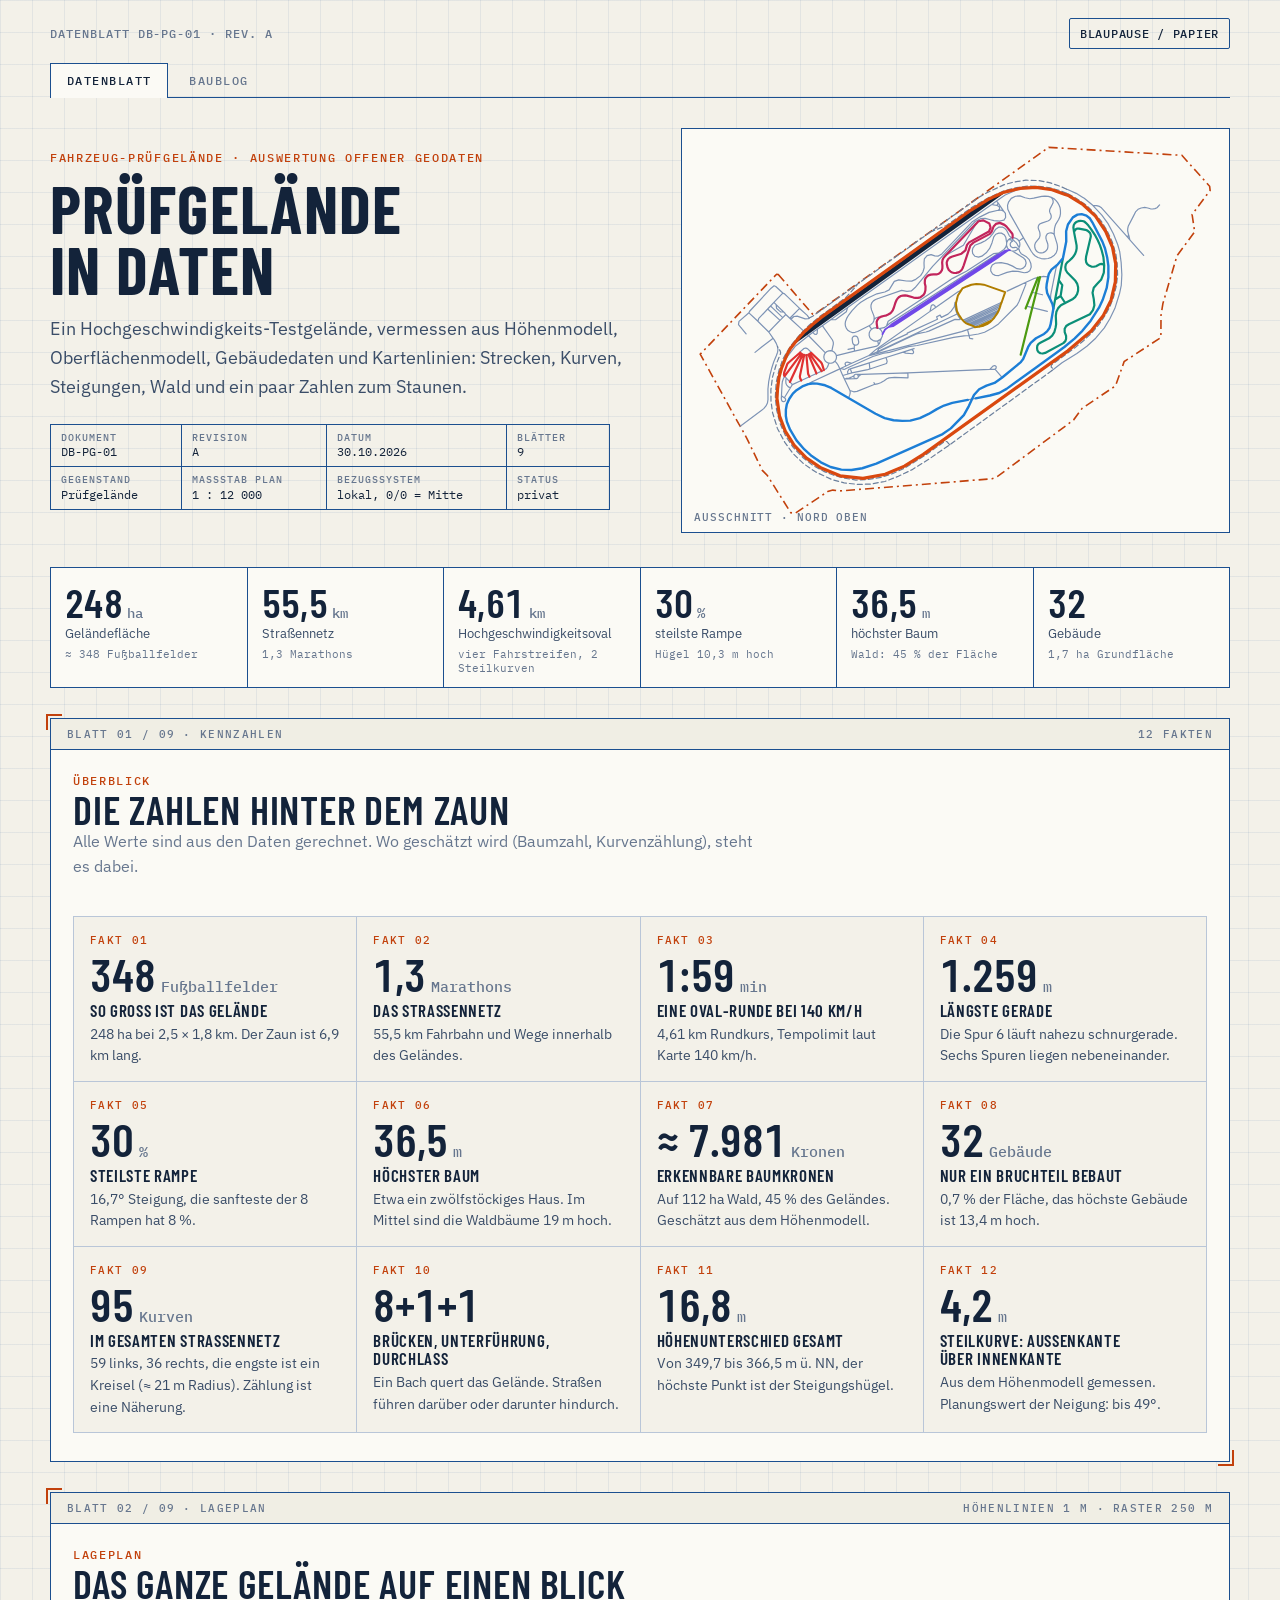
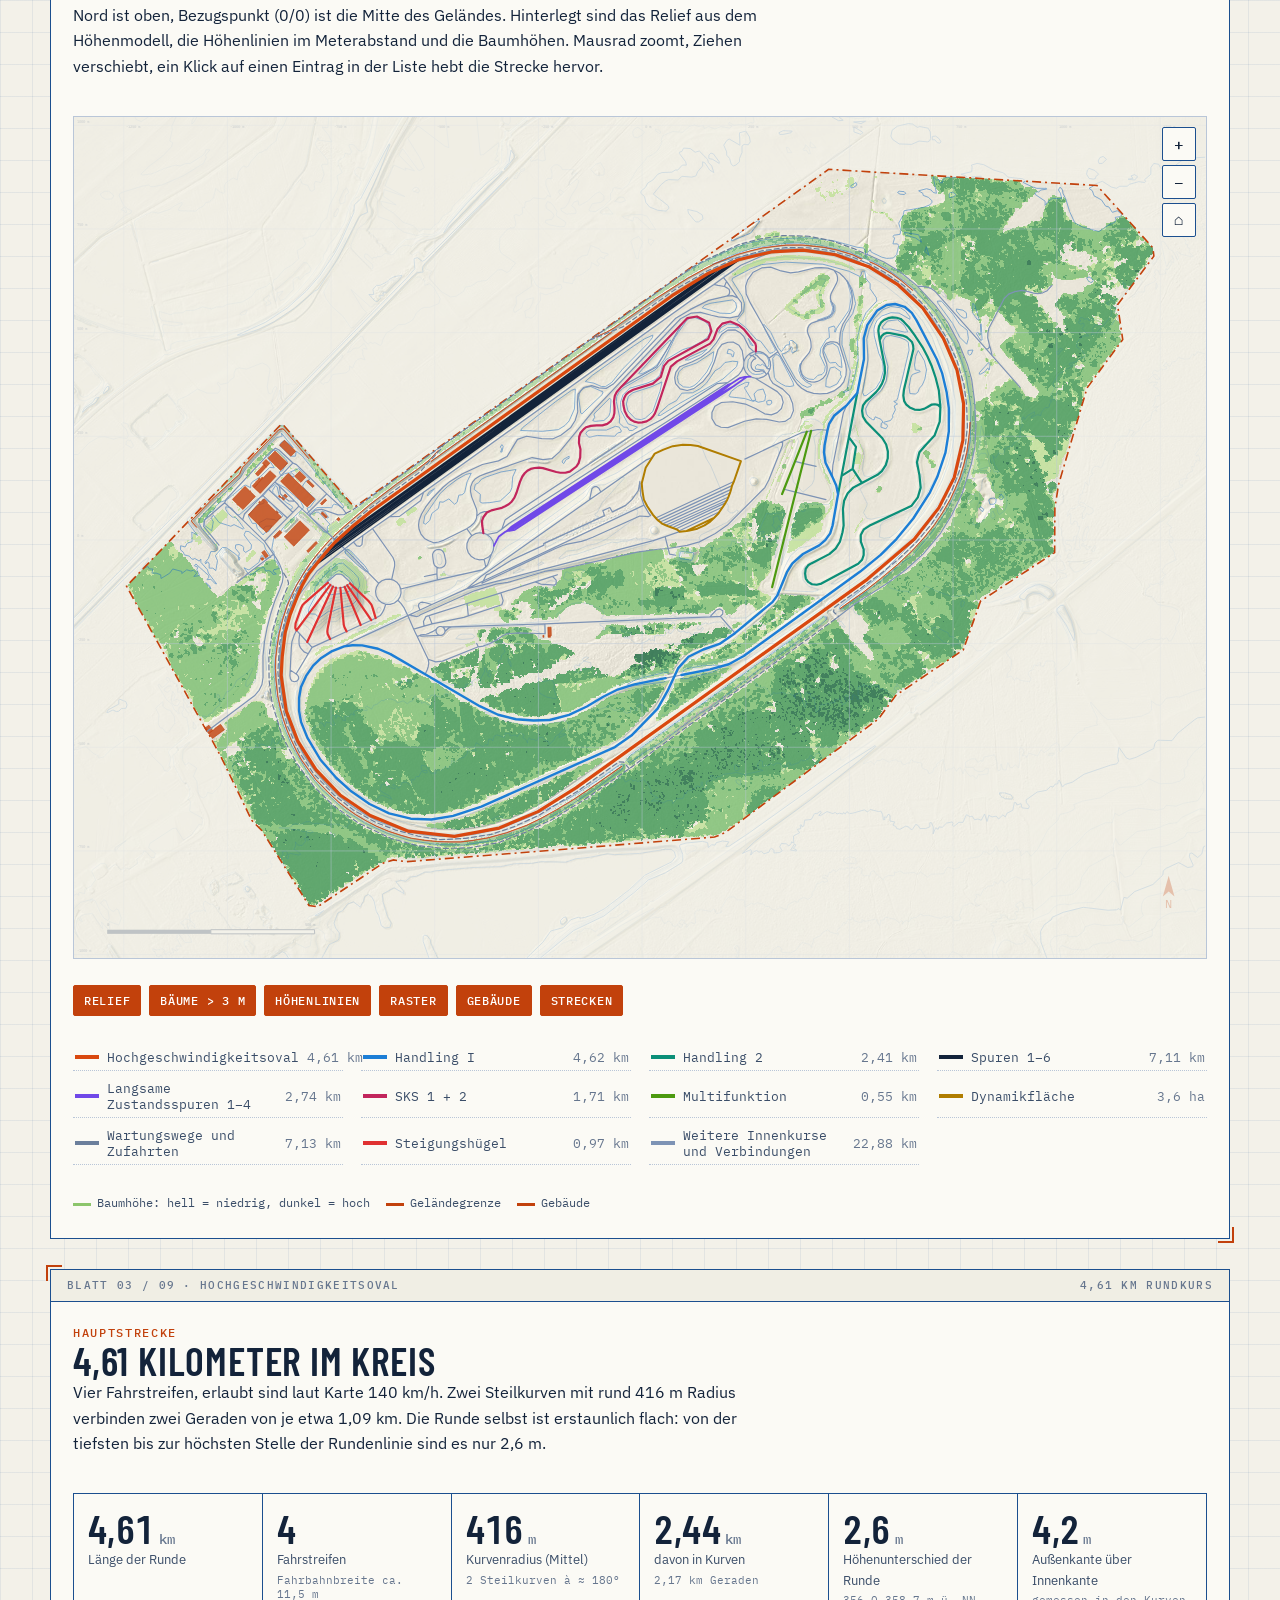
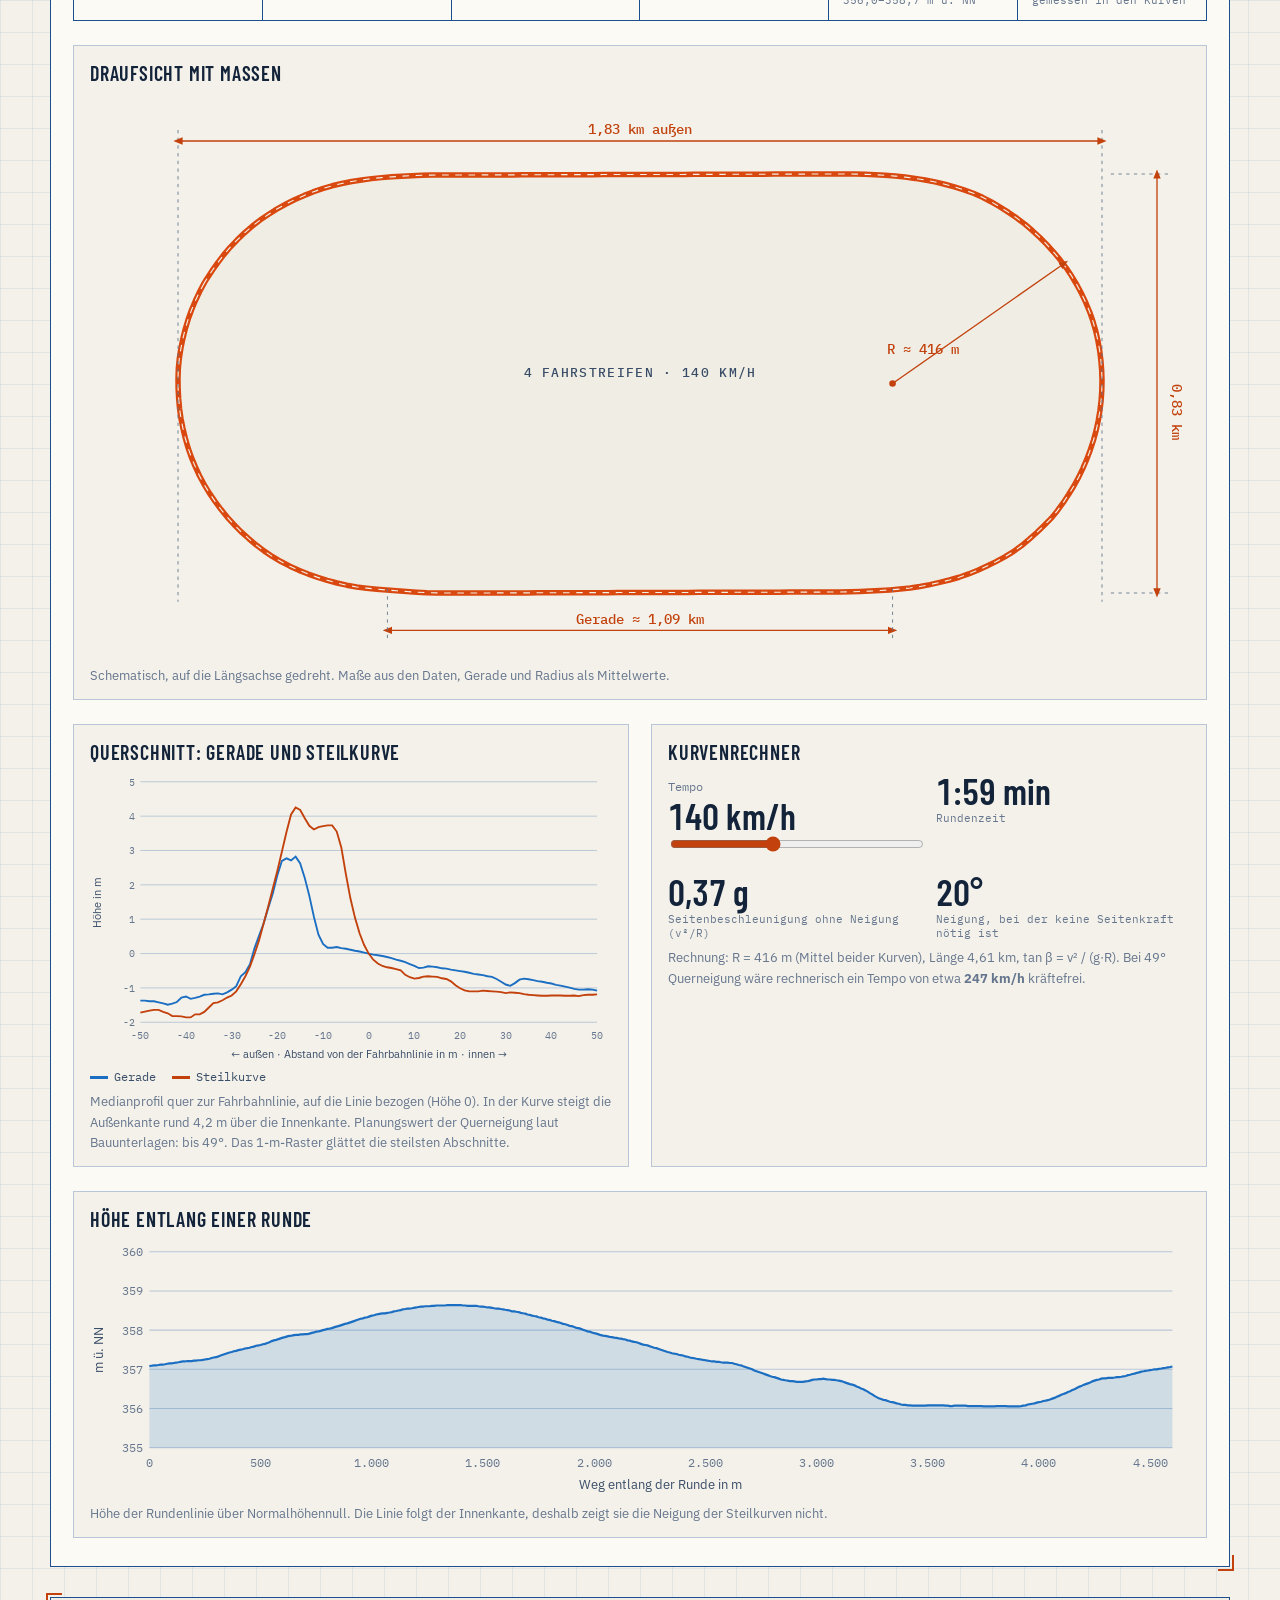
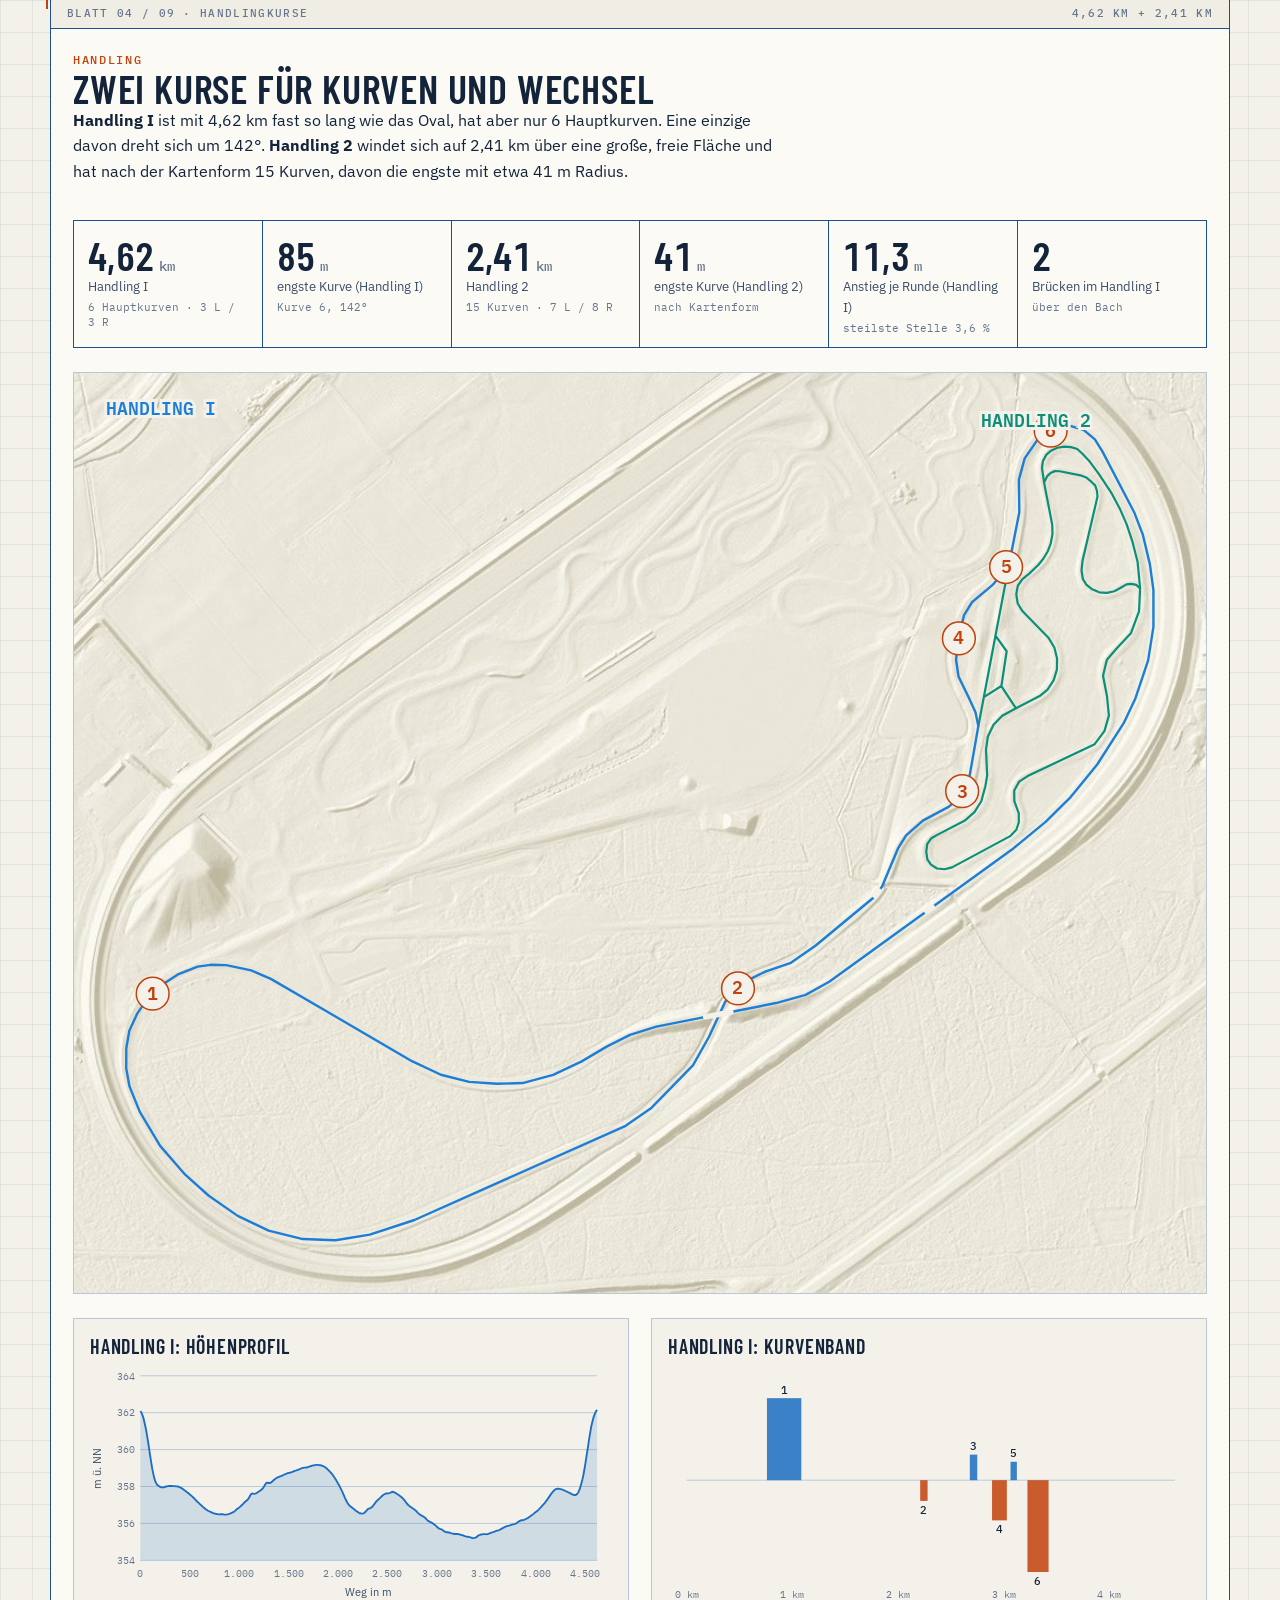
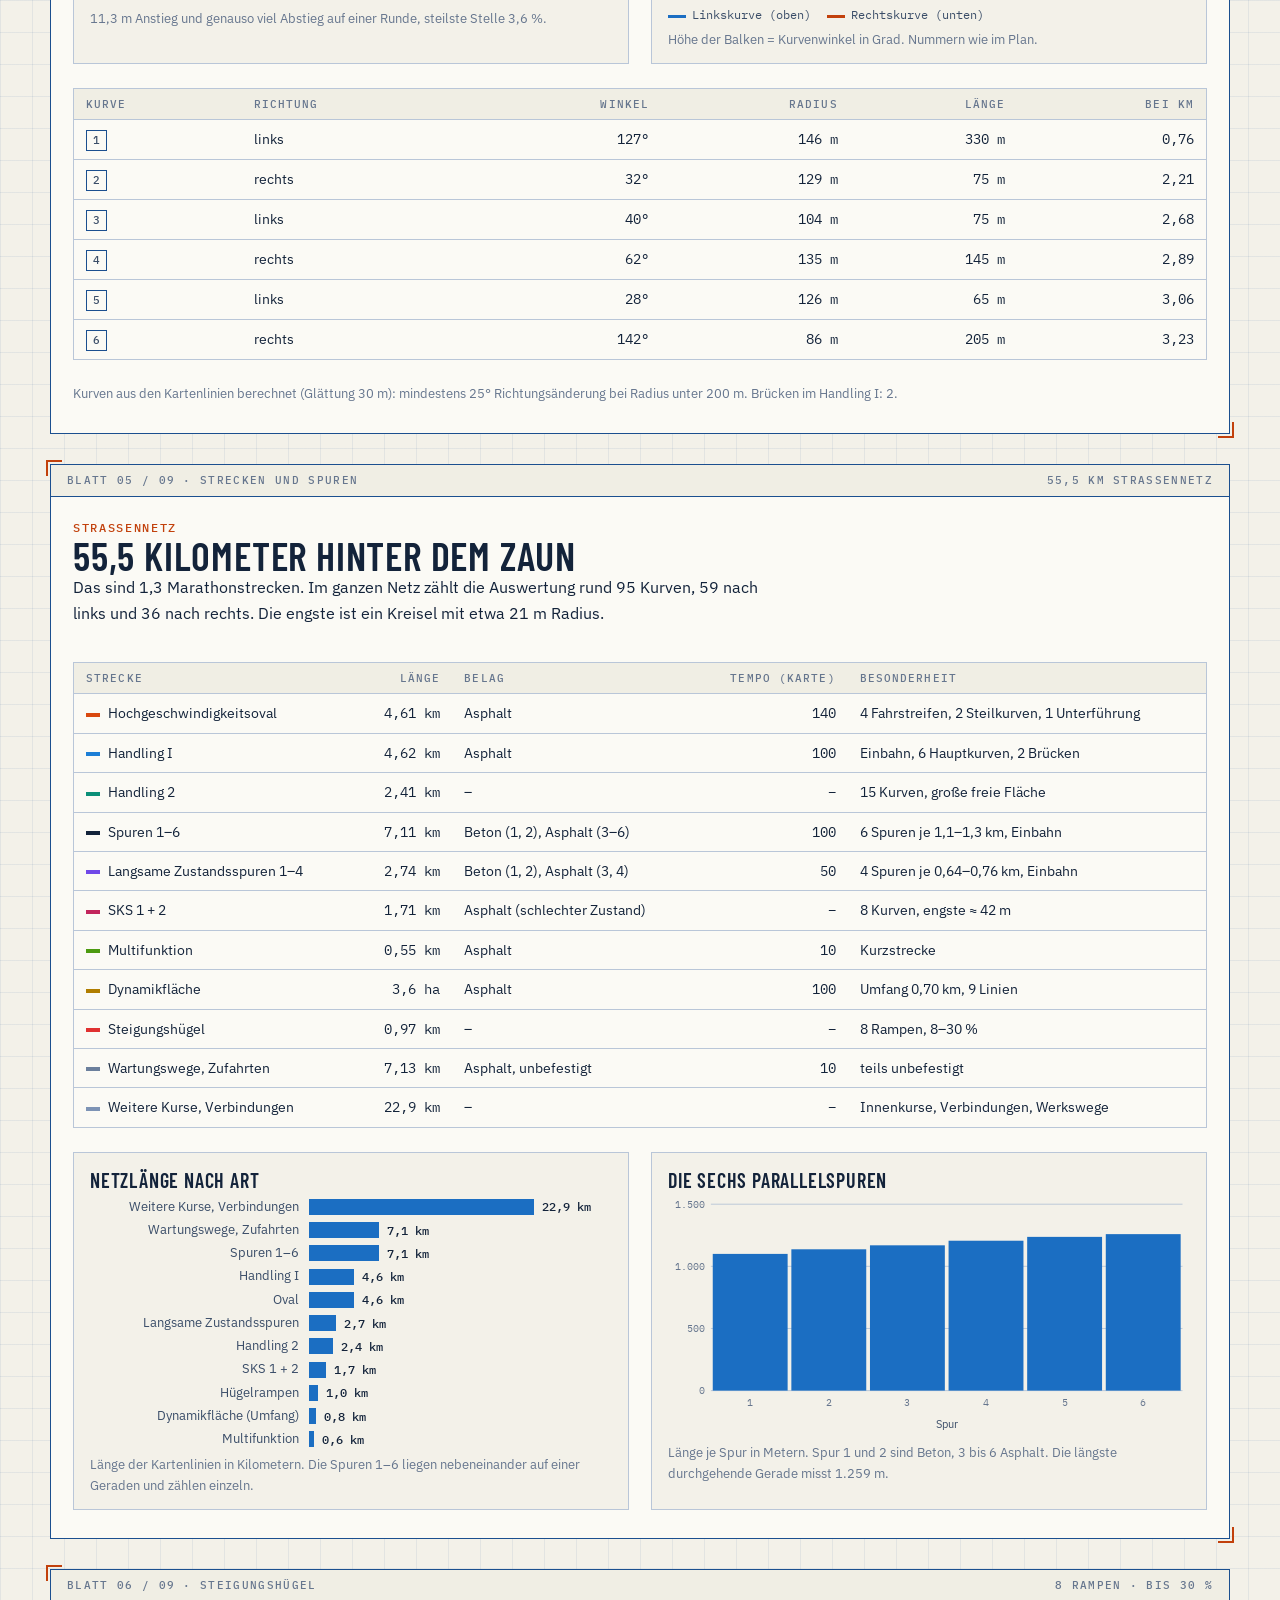
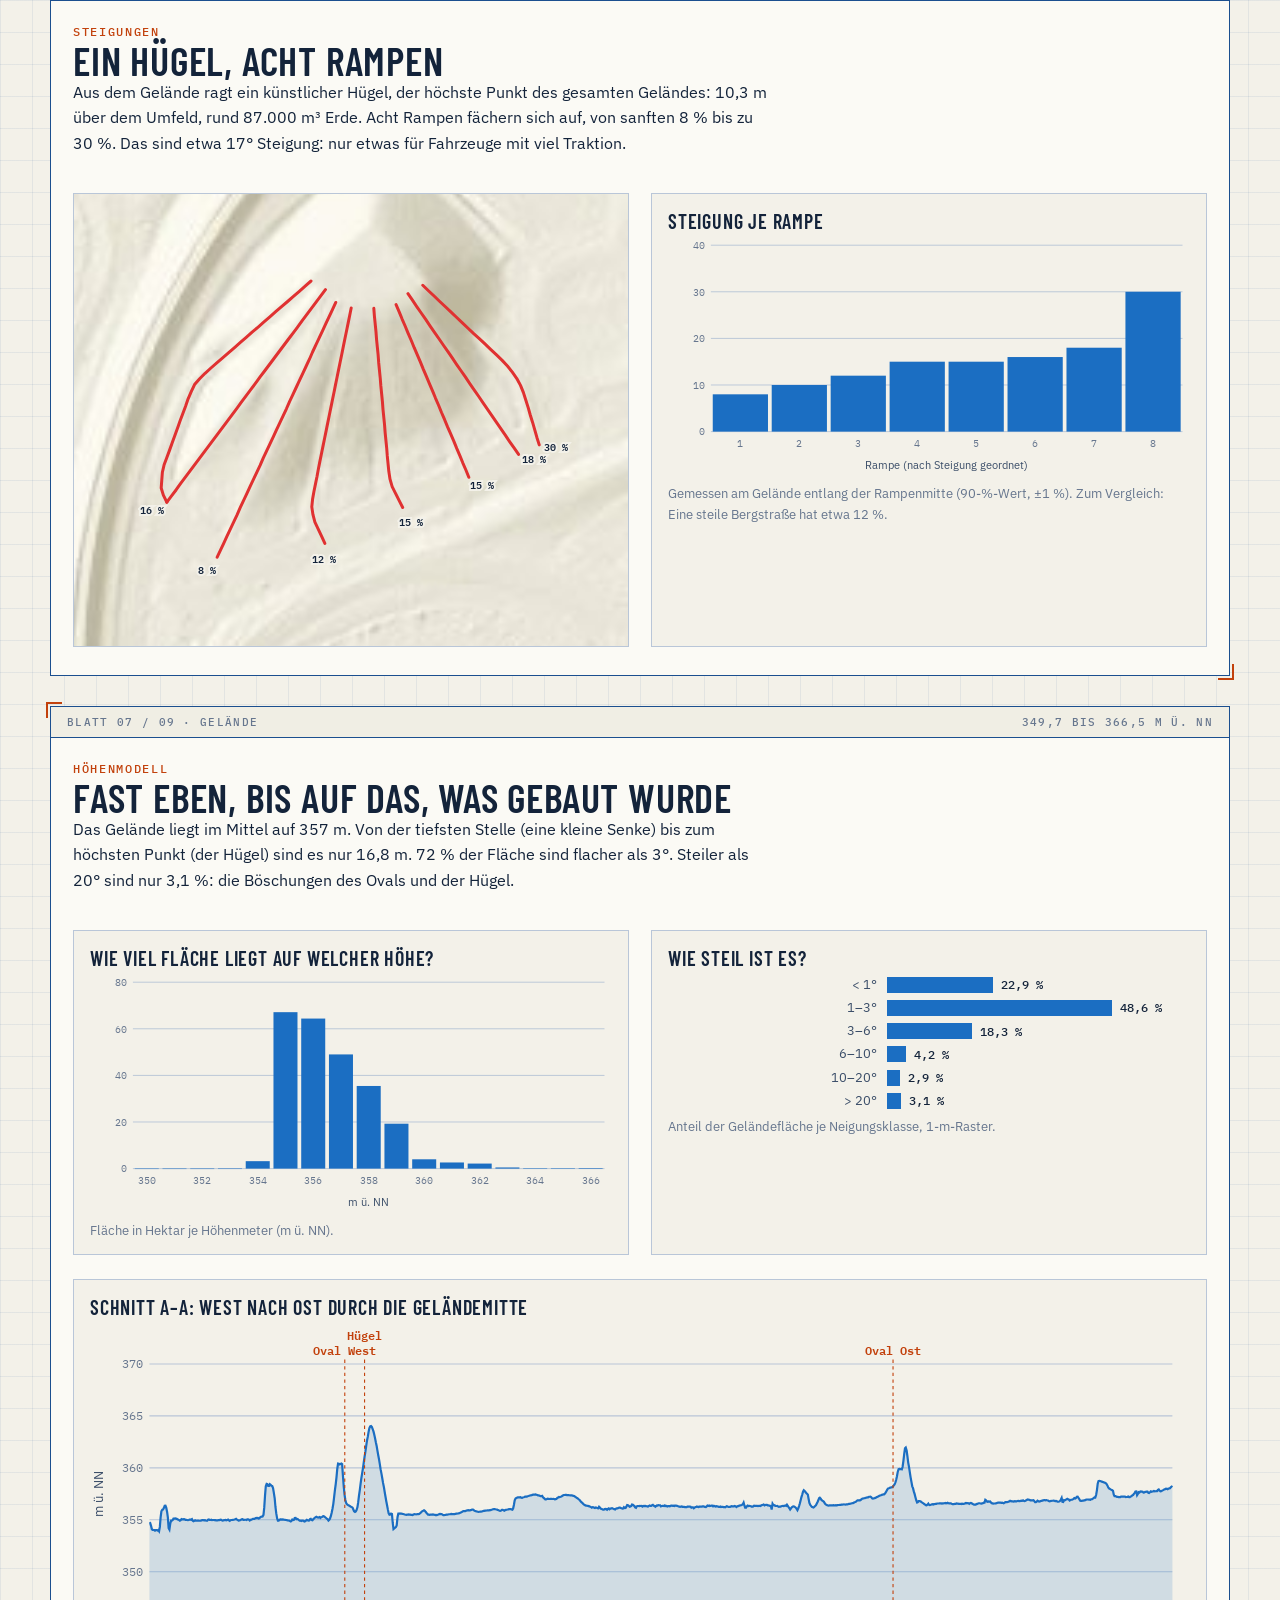
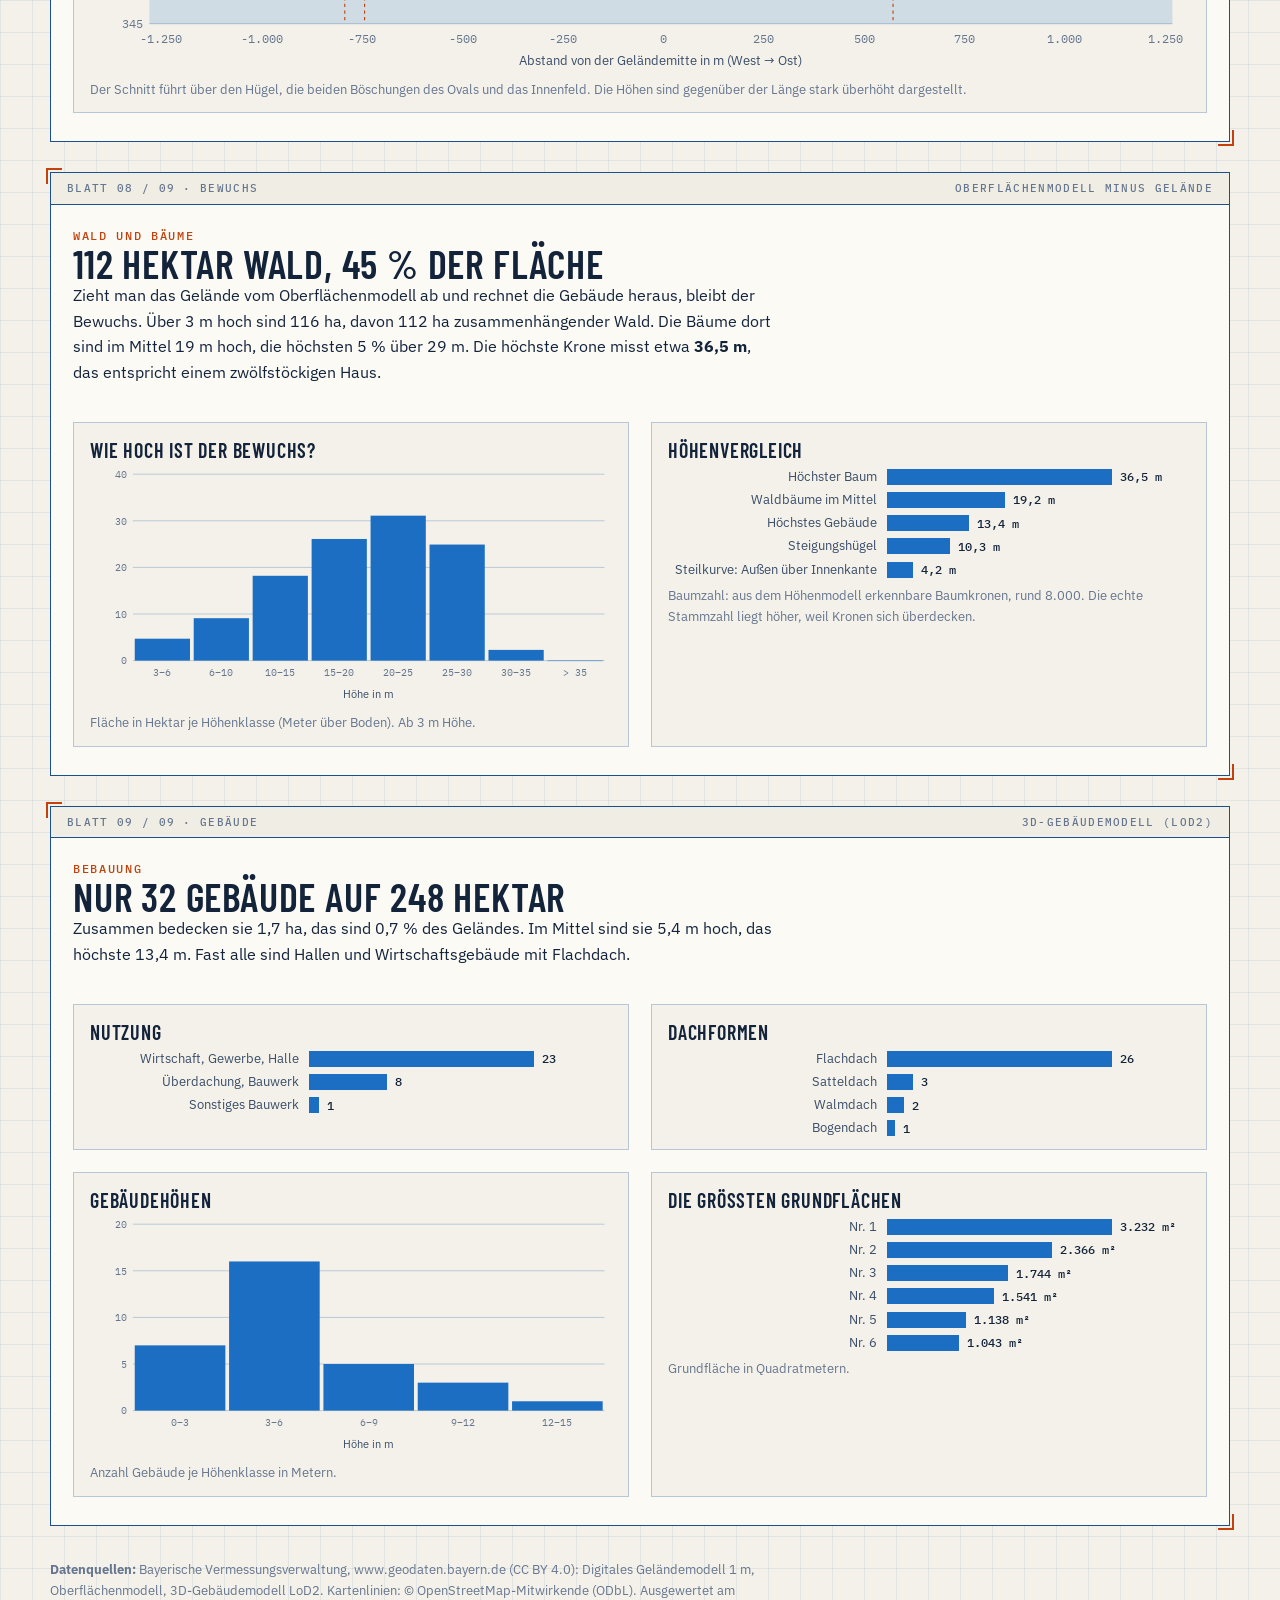
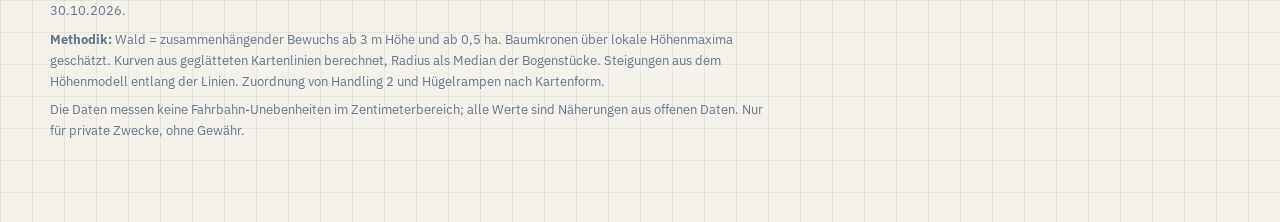
==== commit 2fa57f1a: "BlogV1" ====
--- a/index.html
+++ b/index.html
@@ -14,7 +14,7 @@
   --bg:#0a1e3c; --panel:#0c2549; --panel2:#0f2d57; --ink:#e8f1ff; --ink2:#b3c8e8; --muted:#7f9cc6;
   --line:#2c5a99; --line2:#1d4274; --grid:rgba(120,170,255,.09); --accent:#ffb000; --accent-ink:#1a1200;
   --cy:#5ec8ff; --dim:rgba(7,22,46,.62); --tip:#e8f1ff; --tipink:#0a1e3c;
-  --c-oval:#ffb000; --c-h1:#5ec8ff; --c-h2:#f07cff; --c-spur:#f2f6ff; --c-zust:#b69cff; --c-sks:#ff7eb6; --c-multi:#9fe870; --c-dyn:#ffd166;
+  --c-oval:#ffb000; --c-h1:#5ec8ff; --c-h2:#4fe3c1; --c-spur:#f2f6ff; --c-zust:#b69cff; --c-sks:#ff7eb6; --c-multi:#9fe870; --c-dyn:#ffd166;
   --c-wart:#8aa6cf; --c-other:#5f86bd; --c-ramp:#ff5a4f; --c-bld:#ff9a5c; --c-bridge:#0a1e3c;
   --f-d:"Barlow Condensed","Arial Narrow",Arial,sans-serif; --f-b:"IBM Plex Sans",system-ui,-apple-system,"Segoe UI",sans-serif; --f-m:"IBM Plex Mono",ui-monospace,Menlo,Consolas,monospace;
   color-scheme:dark;
@@ -23,13 +23,13 @@
   --bg:#f3f1e9; --panel:#fbfaf5; --panel2:#f0eee4; --ink:#13233a; --ink2:#3a4d68; --muted:#66768e;
   --line:#1b4f8f; --line2:#b9c6d8; --grid:rgba(27,79,143,.08); --accent:#c2410c; --accent-ink:#fff;
   --cy:#1b6ec2; --dim:rgba(243,241,233,.72); --tip:#13233a; --tipink:#f3f1e9;
-  --c-oval:#d9480f; --c-h1:#1c7ed6; --c-h2:#ae3ec9; --c-spur:#13233a; --c-zust:#7048e8; --c-sks:#c2255c; --c-multi:#4c9a10; --c-dyn:#b07d00;
+  --c-oval:#d9480f; --c-h1:#1c7ed6; --c-h2:#0b8f78; --c-spur:#13233a; --c-zust:#7048e8; --c-sks:#c2255c; --c-multi:#4c9a10; --c-dyn:#b07d00;
   --c-wart:#6b7f9c; --c-other:#7d93b5; --c-ramp:#e03131; --c-bld:#c2410c; --c-bridge:#f3f1e9; color-scheme:light}}
 :root[data-theme="light"]{
   --bg:#f3f1e9; --panel:#fbfaf5; --panel2:#f0eee4; --ink:#13233a; --ink2:#3a4d68; --muted:#66768e;
   --line:#1b4f8f; --line2:#b9c6d8; --grid:rgba(27,79,143,.08); --accent:#c2410c; --accent-ink:#fff;
   --cy:#1b6ec2; --dim:rgba(243,241,233,.72); --tip:#13233a; --tipink:#f3f1e9;
-  --c-oval:#d9480f; --c-h1:#1c7ed6; --c-h2:#ae3ec9; --c-spur:#13233a; --c-zust:#7048e8; --c-sks:#c2255c; --c-multi:#4c9a10; --c-dyn:#b07d00;
+  --c-oval:#d9480f; --c-h1:#1c7ed6; --c-h2:#0b8f78; --c-spur:#13233a; --c-zust:#7048e8; --c-sks:#c2255c; --c-multi:#4c9a10; --c-dyn:#b07d00;
   --c-wart:#6b7f9c; --c-other:#7d93b5; --c-ramp:#e03131; --c-bld:#c2410c; --c-bridge:#f3f1e9; color-scheme:light}
 *{box-sizing:border-box}
 html{scroll-behavior:smooth}
@@ -130,11 +130,16 @@
 footer{margin-top:34px;font-size:13px;color:var(--muted);max-width:90ch} footer p{margin-bottom:8px}
 @media (max-width:860px){.hero{grid-template-columns:1fr}.tb{grid-template-columns:repeat(2,auto)}.tb div:nth-child(4n){border-right:1px solid var(--line)}.tb div:nth-child(2n){border-right:0}.tb div:nth-last-child(-n+4){border-bottom:1px solid var(--line)}.tb div:nth-last-child(-n+2){border-bottom:0}}
 @media (max-width:520px){.sb{padding:18px 14px 22px}.kpi b{font-size:32px}.sh{flex-direction:column;gap:2px}}
+/* Reiter */
+.tabs{display:flex;gap:4px;margin-top:14px;border-bottom:1px solid var(--line)}
+.tabs a{font:500 12px/1 var(--f-m);letter-spacing:.12em;text-transform:uppercase;color:var(--muted);text-decoration:none;padding:11px 16px;border:1px solid transparent;border-bottom:0;margin-bottom:-1px}
+.tabs a:hover{color:var(--ink)} .tabs a[aria-current="page"]{color:var(--ink);background:var(--panel);border-color:var(--line)}
 </style>
 </head>
 <body>
 <div class="wrap">
 <div class="top"><span>Datenblatt DB-PG-01 · Rev. A</span><button class="btn" id="themebtn" type="button" aria-label="Darstellung wechseln">Blaupause / Papier</button></div>
+<nav class="tabs" aria-label="Bereiche"><a href="./" aria-current="page">Datenblatt</a><a href="blog/">Baublog</a></nav>
 
 <header class="hero">
   <div>
@@ -174,7 +179,7 @@
       <path class="dimmer" d="M-1370,-1020 h2730 v2030 h-2730 Z M-864.1,-275.9 L-698.0,-83.8 L-689.7,-81.5 L113.3,-653.9 L449.7,-893.8 L699.1,-878.8 L744.5,-876.1 L889.9,-867.3 L1097.0,-854.9 L1164.5,-779.6 L1231.9,-704.5 L1234.3,-684.5 L1146.7,-567.3 L1159.2,-483.2 L1073.2,-366.5 L1004.7,-134.5 L995.6,-77.6 L995.0,30.3 L816.4,147.5 L774.7,265.1 L612.2,374.7 L570.4,431.4 L201.5,705.0 L187.1,711.9 L174.7,716.5 L-202.3,747.2 L-569.4,776.0 L-599.4,771.7 L-623.6,778.9 L-782.8,884.9 L-803.4,881.5 L-917.2,700.6 L-941.4,676.1 L-1017.0,520.2 L-1038.1,481.3 L-1048.9,461.4 L-1057.4,447.8 L-1168.5,246.5 L-1243.4,111.4 L-1091.5,-47.6 L-872.4,-277.0 L-864.1,-275.9 Z"/>
       <g id="g-site"><path class="site" d="M-864.1,-275.9 L-698.0,-83.8 L-689.7,-81.5 L113.3,-653.9 L449.7,-893.8 L699.1,-878.8 L744.5,-876.1 L889.9,-867.3 L1097.0,-854.9 L1164.5,-779.6 L1231.9,-704.5 L1234.3,-684.5 L1146.7,-567.3 L1159.2,-483.2 L1073.2,-366.5 L1004.7,-134.5 L995.6,-77.6 L995.0,30.3 L816.4,147.5 L774.7,265.1 L612.2,374.7 L570.4,431.4 L201.5,705.0 L187.1,711.9 L174.7,716.5 L-202.3,747.2 L-569.4,776.0 L-599.4,771.7 L-623.6,778.9 L-782.8,884.9 L-803.4,881.5 L-917.2,700.6 L-941.4,676.1 L-1017.0,520.2 L-1038.1,481.3 L-1048.9,461.4 L-1057.4,447.8 L-1168.5,246.5 L-1243.4,111.4 L-1091.5,-47.6 L-872.4,-277.0 L-864.1,-275.9 Z"/></g>
       <g id="L-bld"><path class="bld" d="M-1054.7,454.1 L-1044.6,446.8 L-1035.6,459.5 L-1045.6,466.8 L-1054.7,454.1 Z"/><path class="bld" d="M-920.0,44.8 L-917.4,43.0 L-916.8,43.9 L-914.3,42.2 L-911.7,45.9 L-916.7,49.4 L-920.0,44.8 Z"/><path class="bld" d="M-904.7,40.9 L-908.0,43.3 L-917.4,30.0 L-914.1,27.6 L-910.7,25.2 L-901.3,38.5 L-904.7,40.9 Z"/><path class="bld" d="M-927.7,-135.1 L-927.3,-134.8 L-935.6,-125.9 L-940.1,-130.0 L-931.8,-139.1 L-932.2,-139.4 L-928.1,-143.8 L-927.8,-143.6 L-925.9,-145.7 L-926.2,-146.1 L-923.0,-149.7 L-920.3,-147.2 L-916.2,-151.7 L-914.1,-149.8 L-927.7,-135.1 Z"/><path class="bld" d="M-875.8,-49.1 L-878.9,-45.9 L-905.8,-18.2 L-914.6,-26.7 L-919.4,-31.4 L-940.0,-51.4 L-949.7,-60.8 L-923.0,-88.5 L-922.9,-88.5 L-923.0,-88.6 L-924.9,-90.4 L-921.9,-93.5 L-920.0,-91.7 L-919.9,-91.6 L-919.9,-91.7 L-913.7,-98.1 L-913.3,-97.7 L-913.2,-97.7 L-911.7,-99.3 L-903.0,-90.9 L-904.5,-89.3 L-904.6,-89.3 L-903.9,-88.6 L-883.3,-68.7 L-883.0,-68.5 L-883.0,-68.5 L-881.5,-70.0 L-877.2,-65.8 L-878.7,-64.3 L-878.4,-64.0 L-869.6,-55.5 L-875.8,-49.1 Z"/><path class="bld" d="M-920.9,-112.1 L-928.3,-118.9 L-935.7,-125.8 L-935.6,-125.9 L-927.3,-134.9 L-897.5,-167.0 L-890.1,-160.2 L-882.7,-153.3 L-920.9,-112.1 Z"/><path class="bld" d="M-856.8,-103.4 L-859.8,-100.3 L-862.8,-97.3 L-864.3,-95.7 L-870.0,-101.4 L-868.5,-102.9 L-865.6,-106.0 L-862.6,-109.0 L-861.0,-110.7 L-855.2,-105.0 L-856.8,-103.4 Z"/><path class="bld" d="M-915.7,-185.0 L-907.2,-194.2 L-897.6,-185.1 L-906.0,-176.1 L-912.1,-181.6 L-915.7,-185.0 Z"/><path class="bld" d="M-871.6,-167.5 L-902.1,-197.1 L-885.1,-214.7 L-854.5,-185.2 L-871.6,-167.5 Z"/><path class="bld" d="M-871.8,-141.5 L-853.3,-160.6 L-789.2,-98.5 L-807.6,-79.5 L-871.8,-141.5 Z"/><path class="bld" d="M-837.8,-153.5 L-826.0,-165.7 L-810.9,-151.1 L-822.7,-138.9 L-837.8,-153.5 Z"/><path class="bld" d="M-962.8,-73.4 L-963.2,-73.8 L-974.4,-84.5 L-974.6,-84.3 L-975.2,-83.8 L-976.2,-84.8 L-977.3,-85.8 L-976.7,-86.4 L-976.5,-86.6 L-987.7,-97.4 L-988.1,-97.7 L-957.7,-129.2 L-957.5,-129.0 L-946.2,-118.1 L-946.0,-118.2 L-945.4,-118.9 L-943.2,-116.8 L-943.9,-116.1 L-944.0,-116.0 L-932.6,-105.0 L-932.5,-104.9 L-962.8,-73.4 Z"/><path class="bld" d="M-775.8,-87.9 L-764.6,-99.5 L-760.6,-95.7 L-771.9,-84.1 L-775.8,-87.9 Z"/><path class="bld" d="M-736.3,-50.1 L-731.8,-54.1 L-730.8,-52.9 L-727.8,-49.5 L-732.3,-45.6 L-736.3,-50.1 Z"/><path class="bld" d="M-889.3,-7.5 L-873.9,-23.4 L-868.4,-18.0 L-873.7,-12.5 L-879.1,-7.0 L-880.2,-8.0 L-884.8,-3.2 L-889.3,-7.5 Z"/><path class="bld" d="M-805.6,-20.2 L-805.6,-20.2 L-809.5,-16.2 L-813.4,-12.2 L-813.4,-12.2 L-817.1,-8.3 L-820.9,-4.5 L-820.9,-4.5 L-824.7,-0.6 L-828.4,3.3 L-828.4,3.3 L-832.3,7.3 L-836.2,11.2 L-836.2,11.3 L-839.9,15.1 L-846.3,8.9 L-851.4,3.9 L-863.0,-7.4 L-859.3,-11.2 L-859.2,-11.2 L-855.4,-15.2 L-851.5,-19.1 L-851.5,-19.2 L-847.7,-23.0 L-844.0,-26.9 L-844.0,-26.9 L-840.2,-30.8 L-836.5,-34.6 L-836.4,-34.6 L-832.6,-38.6 L-828.7,-42.6 L-828.7,-42.6 L-825.2,-46.2 L-813.6,-35.0 L-802.1,-23.8 L-805.6,-20.2 Z"/><path class="bld" d="M-774.5,-63.7 L-770.7,-67.6 L-759.2,-56.3 L-763.0,-52.4 L-774.5,-63.7 Z"/><path class="bld" d="M-809.0,-140.5 L-805.1,-144.5 L-790.7,-130.5 L-794.5,-126.6 L-809.0,-140.5 Z"/><path class="bld" d="M-932.5,-159.6 L-912.1,-181.6 L-906.0,-176.1 L-926.5,-154.1 L-932.5,-159.6 Z"/><path class="bld" d="M-876.9,-105.5 L-875.0,-107.5 L-870.4,-103.1 L-872.4,-101.0 L-876.9,-105.5 Z"/><path class="bld" d="M-1011.8,451.2 L-1007.1,457.7 L-1036.0,478.7 L-1040.7,472.2 L-1040.7,472.2 L-1044.8,466.4 L-1030.0,455.6 L-1030.6,454.7 L-1016.6,444.6 L-1011.8,451.2 Z"/><path class="bld" d="M-808.8,26.6 L-786.6,3.7 L-782.6,7.5 L-804.9,30.4 L-808.8,26.6 Z"/><path class="bld" d="M-853.7,-231.7 L-835.3,-213.8 L-846.8,-201.8 L-865.3,-219.7 L-869.8,-224.0 L-874.3,-228.3 L-862.7,-240.3 L-853.7,-231.7 Z"/><path class="bld" d="M-1073.6,-30.2 L-1074.0,-29.9 L-1085.9,-43.4 L-1085.9,-43.5 L-1086.7,-47.0 L-1086.7,-47.2 L-1037.4,-98.0 L-1037.4,-98.0 L-971.0,-158.6 L-963.7,-175.6 L-963.6,-175.6 L-876.8,-265.7 L-876.7,-265.7 L-871.6,-267.6 L-871.6,-267.6 L-866.8,-268.1 L-866.7,-268.1 L-863.8,-266.8 L-863.7,-266.7 L-860.1,-262.6 L-848.8,-249.4 L-803.6,-196.1 L-803.9,-195.8 L-849.1,-249.1 L-860.5,-262.3 L-864.1,-266.4 L-866.8,-267.6 L-871.5,-267.1 L-876.5,-265.3 L-963.2,-175.3 L-970.5,-158.4 L-970.6,-158.3 L-1037.1,-97.7 L-1086.2,-47.0 L-1085.5,-43.7 L-1073.6,-30.2 Z"/><path class="bld" d="M174.0,-666.0 L229.3,-688.5 L229.4,-688.5 L260.8,-697.2 L290.7,-704.4 L290.8,-704.4 L321.2,-708.4 L349.0,-711.5 L349.0,-711.5 L386.8,-711.5 L386.9,-711.5 L438.7,-706.0 L438.8,-706.0 L470.5,-699.4 L470.5,-699.3 L507.3,-688.2 L507.3,-688.2 L538.2,-673.1 L548.8,-671.0 L548.9,-671.0 L564.0,-664.4 L564.0,-664.4 L601.0,-643.0 L601.0,-643.0 L625.4,-625.2 L625.4,-625.2 L652.9,-602.0 L652.6,-601.7 L625.1,-624.8 L600.8,-642.5 L563.7,-664.0 L548.7,-670.6 L538.1,-672.6 L538.0,-672.6 L507.1,-687.8 L470.4,-698.9 L438.7,-705.5 L386.8,-711.0 L349.0,-711.0 L321.3,-707.9 L290.8,-703.9 L261.0,-696.8 L229.5,-688.0 L174.2,-665.5 L147.8,-651.5 L110.5,-631.2 L27.6,-578.1 L-41.2,-529.7 L-66.2,-511.9 L-66.2,-511.9 L-85.3,-500.9 L-85.3,-500.9 L-111.6,-489.1 L-111.8,-489.6 L-85.5,-501.3 L-66.5,-512.3 L-41.5,-530.1 L27.3,-578.6 L110.2,-631.6 L110.2,-631.6 L147.5,-652.0 L174.0,-666.0 L174.0,-666.0 Z"/><path class="bld" d="M-226.6,234.9 L-226.7,231.2 L-221.2,231.0 L-221.0,234.7 L-226.6,234.9 Z"/><path class="bld" d="M-218.9,231.0 L-219.0,231.0 L-219.2,231.0 L-219.5,231.0 L-219.9,231.0 L-220.5,231.0 L-221.1,231.0 L-221.2,231.0 L-221.8,231.0 L-222.5,231.0 L-223.3,231.1 L-224.1,231.1 L-224.8,231.1 L-225.5,231.1 L-226.1,231.1 L-226.7,231.2 L-226.7,231.2 L-227.3,210.6 L-227.2,210.6 L-226.7,210.6 L-226.1,210.5 L-225.4,210.5 L-224.6,210.5 L-223.9,210.5 L-223.1,210.5 L-222.4,210.4 L-221.7,210.4 L-221.0,210.4 L-220.5,210.4 L-220.0,210.4 L-219.7,210.4 L-219.5,210.4 L-219.5,210.4 L-218.9,231.0 Z"/><path class="bld" d="M-239.1,234.9 L-239.3,230.1 L-236.8,230.0 L-236.6,234.8 L-239.1,234.9 Z"/><path class="bld" d="M55.4,328.0 L78.0,323.6 L78.0,323.6 L96.2,320.1 L97.7,328.0 L79.5,331.4 L56.9,335.9 L55.4,328.0 Z"/><path class="bld" d="M-509.4,-189.2 L-73.4,-501.3 L-73.1,-500.9 L-509.1,-188.8 L-509.4,-189.2 Z"/><path class="bld" d="M-884.5,309.7 L-884.5,309.7 L-884.0,287.0 L-884.0,287.0 L-881.1,260.1 L-881.1,260.1 L-875.4,225.4 L-875.4,225.4 L-867.7,194.0 L-867.7,194.0 L-855.9,157.8 L-855.9,157.8 L-845.7,134.5 L-833.6,109.3 L-833.6,109.3 L-819.9,86.4 L-800.6,56.4 L-800.6,56.4 L-784.9,36.0 L-770.3,18.9 L-753.0,-0.6 L-752.9,-0.6 L-720.1,-31.1 L-697.7,-50.4 L-658.5,-84.0 L-658.5,-84.0 L-591.6,-135.7 L-591.6,-135.7 L-543.8,-169.1 L-513.8,-192.2 L-491.1,-216.5 L-490.8,-216.2 L-513.4,-191.8 L-513.4,-191.8 L-543.5,-168.7 L-591.3,-135.3 L-658.2,-83.6 L-697.4,-50.0 L-719.8,-30.7 L-752.6,-0.3 L-769.9,19.2 L-784.5,36.3 L-800.2,56.7 L-819.4,86.7 L-833.2,109.5 L-845.3,134.7 L-855.4,158.0 L-867.3,194.2 L-874.9,225.5 L-880.6,260.2 L-883.5,287.0 L-884.0,309.7 L-882.5,339.7 L-878.5,375.7 L-871.1,410.4 L-864.9,432.6 L-856.5,457.7 L-846.3,481.6 L-833.2,508.9 L-820.5,531.6 L-787.1,577.5 L-756.4,609.2 L-732.1,631.6 L-712.4,647.1 L-690.8,662.3 L-665.4,677.1 L-640.7,690.0 L-610.9,702.5 L-581.0,712.2 L-556.3,719.2 L-523.3,724.1 L-492.8,727.2 L-463.6,728.1 L-438.5,728.1 L-407.2,724.3 L-371.6,718.1 L-326.8,705.9 L-278.4,688.0 L-245.1,671.9 L-206.5,650.4 L-166.5,626.4 L-122.9,597.3 L-48.8,545.4 L-48.5,545.8 L-122.6,597.7 L-166.3,626.8 L-166.3,626.8 L-206.2,650.9 L-244.9,672.3 L-244.9,672.3 L-278.2,688.5 L-278.2,688.5 L-326.6,706.3 L-326.6,706.4 L-371.5,718.6 L-371.5,718.6 L-407.1,724.8 L-407.1,724.8 L-438.4,728.6 L-438.4,728.6 L-463.6,728.6 L-492.9,727.7 L-492.9,727.7 L-523.4,724.6 L-523.4,724.6 L-556.4,719.7 L-556.4,719.7 L-581.2,712.7 L-611.0,703.0 L-611.1,703.0 L-640.9,690.5 L-640.9,690.5 L-665.7,677.5 L-665.7,677.5 L-691.1,662.7 L-691.1,662.7 L-712.7,647.5 L-712.7,647.5 L-732.4,632.0 L-732.4,632.0 L-756.8,609.6 L-756.8,609.6 L-787.5,577.8 L-787.5,577.8 L-820.9,531.8 L-820.9,531.8 L-833.6,509.2 L-833.6,509.2 L-846.8,481.9 L-846.8,481.8 L-856.9,457.9 L-856.9,457.9 L-865.4,432.7 L-865.4,432.7 L-871.5,410.5 L-871.6,410.5 L-879.0,375.8 L-879.0,375.7 L-883.0,339.7 L-883.0,339.7 L-884.5,309.7 Z"/><path class="bld" d="M477.3,165.4 L533.9,125.7 L574.9,93.4 L615.9,59.3 L652.7,24.1 L680.9,-6.8 L705.3,-37.5 L723.8,-65.0 L743.1,-98.1 L754.5,-122.9 L766.4,-151.2 L776.1,-184.0 L782.8,-211.0 L787.8,-247.2 L789.9,-268.6 L790.7,-284.0 L791.2,-284.0 L790.4,-268.6 L790.4,-268.6 L788.3,-247.2 L783.3,-210.9 L783.2,-210.9 L776.6,-183.9 L776.6,-183.9 L766.8,-151.1 L766.8,-151.1 L754.9,-122.7 L743.5,-97.9 L743.5,-97.8 L724.2,-64.8 L724.2,-64.8 L705.7,-37.2 L705.7,-37.2 L681.3,-6.5 L681.3,-6.5 L653.0,24.4 L653.0,24.5 L616.2,59.6 L616.2,59.7 L575.2,93.8 L534.2,126.1 L534.2,126.1 L477.6,165.8 L477.3,165.4 Z"/></g>
-      <g id="L-tracks"><path class="trk bridge" d="M95.1,325.8 L56.7,333.3 M315.3,148.7 L320.9,141.2 M402.2,166.0 L393.9,172.1 M529.8,-664.9 L538.4,-661.8 M363.5,-249.0 L373.9,-253.7 M534.1,-671.3 L542.5,-667.9"/><g id="g-tracks"><path class="trk other" data-c="other" d="M-712.9,25.5 L-635.1,104.6 M-761.1,-19.9 L-712.9,25.5 M-1048.9,461.4 L-934.8,375.9 L-923.7,362.8 L-916.8,348.9 L-914.1,331.8 L-914.3,280.5 L-910.6,244.9 L-904.3,211.7 L-896.5,181.1 L-886.0,147.9 L-873.7,119.0 L-867.4,101.6 L-865.7,88.7 L-868.0,74.2 L-874.0,58.9 L-882.9,43.1 L-889.0,34.3 L-910.4,3.6 L-885.5,-22.6 L-863.7,-44.9 L-855.5,-52.9 L-842.3,-66.4 L-827.6,-81.6 L-808.0,-63.4 L-802.9,-58.7 L-761.1,-19.9 M-833.1,140.6 L-783.0,74.2 L-696.1,5.0 L-673.4,-10.9 L-650.1,-27.4 L-609.3,-56.0 L-526.8,-115.2 L146.5,-597.7 L173.4,-616.0 L196.4,-632.8 L238.2,-662.4 L311.6,-694.5 M-402.1,-15.1 L-410.6,-10.2 L-418.0,-1.9 L-422.2,8.5 L-422.6,19.7 L-419.2,30.4 L-412.4,39.3 L-403.0,45.4 L-392.0,47.9 L-380.9,46.7 L-371.1,41.9 L-363.3,34.2 L-358.7,24.6 L-357.4,14.2 L-359.6,3.3 L-365.4,-6.2 L-374.1,-13.2 L-382.8,-16.6 L-392.6,-17.3 L-402.1,-15.1 M248.6,-437.2 L245.7,-429.5 L245.0,-418.9 L246.7,-411.4 L250.1,-404.5 L255.1,-398.5 L261.3,-393.9 L267.3,-391.3 L273.7,-389.9 L283.1,-390.1 L292.0,-393.1 L299.7,-398.4 L304.0,-403.3 L308.5,-412.2 L310.0,-421.0 L309.1,-429.9 L305.8,-438.2 L300.1,-445.5 L292.5,-451.0 L283.7,-454.0 L274.4,-454.5 L269.7,-453.7 L259.7,-449.4 L253.4,-444.0 L248.6,-437.2 M-802.9,-58.7 L-788.1,-71.8 L-772.6,-73.9 L-733.4,-60.4 L-717.8,-61.3 L-713.8,-64.3 L-723.2,-77.0 L-760.5,-111.0 L-833.5,-181.6 L-842.0,-185.7 L-876.3,-217.6 L-884.4,-221.2 L-899.0,-209.5 L-1003.4,-97.4 L-1006.7,-89.7 L-963.2,-48.5 M224.1,224.8 L188.8,184.4 M-901.7,-122.8 L-889.5,-111.2 L-842.3,-66.4 M-422.0,153.3 L-419.1,183.1 M-514.2,182.6 L-506.6,202.3 M507.8,-171.4 L530.1,-137.5 M95.1,325.8 L56.7,333.3 M-915.7,-108.1 L-855.5,-52.9 M-760.5,-111.0 L-808.0,-63.4 M24.5,-198.8 L9.4,-192.4 L-99.4,-115.8 L-126.6,-96.7 L-389.0,88.0 L-423.3,118.0 M-377.1,65.2 L-372.6,60.2 L-363.3,34.2 M-885.3,-140.2 L-874.4,-129.5 L-837.9,-93.7 L-831.5,-87.4 L-827.6,-81.6 M-49.9,-369.7 L35.5,-417.7 L97.2,-522.7 M269.7,-453.7 L258.7,-463.7 L245.6,-490.2 L237.6,-498.9 L224.9,-506.4 L206.4,-506.0 L192.4,-496.3 L177.6,-473.2 L162.6,-455.4 L141.7,-440.0 L121.0,-429.7 L91.1,-417.8 L81.4,-404.1 L78.6,-391.3 L80.8,-377.0 L91.7,-364.4 L108.8,-360.5 L124.9,-364.9 L146.4,-381.3 L162.9,-402.3 L174.6,-430.4 L182.9,-458.7 L192.6,-471.5 L207.4,-476.8 L220.5,-476.9 L233.6,-469.4 L241.4,-456.7 L245.7,-429.5 M273.7,-389.9 L282.8,-383.8 L326.0,-357.7 L336.6,-346.4 L340.4,-331.6 L336.1,-317.1 L325.9,-306.9 L311.7,-301.6 L295.7,-304.2 L274.5,-316.5 L249.2,-327.7 L218.7,-333.3 L191.6,-331.4 L175.6,-322.5 L168.5,-307.3 L168.4,-293.0 L177.2,-278.0 L190.2,-271.8 L207.2,-270.8 L247.2,-286.2 L275.4,-292.0 L300.6,-290.7 L330.6,-284.5 L344.6,-285.9 L358.0,-294.4 L365.0,-311.8 L363.1,-328.9 L355.1,-348.1 L339.2,-363.7 L316.1,-377.2 L309.0,-387.5 L304.0,-403.3 M90.5,-20.0 L55.6,-8.1 L27.0,1.6 L-388.8,109.7 L-423.3,118.0 M-609.3,-56.0 L-584.9,-56.8 L-533.6,-95.2 L-526.8,-115.2 M481.1,-154.6 L507.8,-171.4 L515.9,-224.5 L498.8,-248.2 M458.4,-153.3 L460.1,-179.7 L485.5,-306.9 L494.1,-325.3 M472.7,-110.4 L481.1,-154.6 L498.8,-248.2 L519.0,-354.4 M247.8,-195.0 L339.1,-237.9 L363.5,-249.0 M-506.9,155.6 L-524.3,150.9 L-528.7,150.2 L-533.7,150.6 L-538.0,153.8 L-539.6,158.0 L-538.3,163.0 L-535.5,168.8 M188.8,184.4 L163.7,185.5 L-234.4,202.2 L-459.3,209.7 M-673.4,-10.9 L-675.5,11.3 L-680.5,15.5 L-688.2,14.1 L-696.1,5.0 M-581.9,118.4 L-493.8,96.2 L-385.0,72.3 L-377.1,65.2 M196.4,-632.8 L203.7,-623.7 L198.6,-611.2 L182.9,-613.9 L173.4,-616.0 M-422.8,-27.2 L-413.1,-33.5 L-405.2,-40.9 L-400.8,-48.3 L-399.1,-53.3 L-398.7,-57.5 L-398.1,-66.5 L-399.4,-74.8 L-411.0,-103.9 L-413.8,-117.0 L-413.4,-127.9 L-409.0,-139.4 L-402.0,-147.7 L-391.5,-154.2 L-378.5,-159.2 L-265.1,-198.7 L-238.9,-193.7 L-217.6,-195.9 L-199.1,-212.5 L-114.2,-315.4 L92.8,-533.5 L118.6,-547.1 L140.7,-548.9 L167.1,-541.9 L184.1,-537.9 L211.9,-535.7 L232.3,-539.9 L240.5,-553.0 L239.6,-572.6 M188.8,184.4 L194.6,178.7 L194.6,170.8 L187.8,166.4 L178.9,169.0 L163.7,185.5 M-257.7,101.1 L-244.6,106.4 L-211.8,109.1 L-206.9,104.9 L-207.2,96.9 L-215.9,87.8 M205.8,-379.3 L181.5,-377.1 L49.9,-291.8 L-16.7,-257.1 L-170.2,-154.6 L-330.1,-48.9 L-338.3,-25.9 M-718.4,256.7 L-697.7,244.4 L-694.3,242.8 L-565.1,182.5 L-561.3,180.8 L-535.5,168.8 L-506.9,155.6 L-423.3,118.0 L-383.2,99.1 L4.6,-84.0 M-842.0,-185.7 L-885.3,-140.2 L-901.7,-122.8 L-915.7,-108.1 L-958.9,-62.5 L-963.2,-48.5 L-910.4,3.6 M-550.9,215.0 L-525.7,207.8 M-204.0,84.0 L-215.9,87.8 L-257.7,101.1 L-340.7,127.5 L-422.0,153.3 L-514.2,182.6 L-521.2,184.9 L-527.3,196.5 L-525.7,207.8 M-588.9,145.4 L-581.1,153.7 L-573.8,163.9 L-565.1,182.5 L-550.9,215.0 M-561.3,180.8 L-544.2,184.8 L-538.7,183.4 L-534.6,180.5 L-404.4,122.7 L-352.3,106.7 L-324.1,102.3 L-231.1,75.0 L-224.2,73.9 L-189.2,69.2 L-11.7,29.5 L38.0,22.4 L62.8,20.6 L108.4,13.1 L138.2,4.6 L176.6,-15.6 L205.9,-35.9 L296.1,-126.3 L305.7,-144.6 L338.7,-227.8 L339.1,-237.9 M-494.8,81.8 L-503.0,83.5 L-525.2,88.1 M476.8,-469.5 L470.3,-475.9 L461.2,-478.0 L453.0,-477.5 L444.1,-474.0 L439.3,-467.5 L436.6,-460.5 L436.3,-452.5 L438.5,-443.7 L442.5,-432.3 L445.4,-423.9 L446.3,-415.8 L445.6,-407.1 L443.2,-398.7 L437.1,-390.8 L430.2,-385.7 L422.9,-382.3 L415.7,-380.5 L407.9,-381.0 L400.4,-382.7 L394.7,-386.2 L389.3,-391.1 L385.3,-398.0 L382.7,-405.7 L381.9,-412.9 L382.3,-420.2 L385.4,-429.6 L389.9,-435.5 L402.7,-451.0 L405.6,-457.4 L407.8,-464.8 L407.6,-470.8 L407.0,-478.2 L405.2,-485.2 L400.4,-496.4 L398.7,-503.8 L399.8,-511.4 L403.0,-517.9 L408.4,-522.5 L415.8,-525.3 L445.9,-535.7 L452.5,-539.3 L457.0,-544.0 L460.6,-549.1 L462.2,-556.2 L461.6,-563.1 L459.3,-569.5 L456.4,-575.2 L454.3,-581.6 L454.3,-587.7 L455.6,-593.1 L458.1,-598.5 L469.1,-619.3 L471.4,-625.9 L471.4,-633.4 L469.6,-640.3 L462.6,-650.6 M-493.8,96.2 L-494.8,81.8 L-494.5,66.0 M476.8,-469.5 L476.6,-484.2 L478.0,-498.3 L480.7,-510.2 L484.6,-520.9 L498.3,-543.0 L504.5,-557.5 L507.1,-571.7 L506.9,-587.7 L504.8,-601.5 L500.0,-613.6 L493.5,-625.3 L485.6,-634.8 L476.1,-643.8 L462.6,-650.6 L448.1,-655.4 L431.5,-656.8 L415.9,-655.9 L377.3,-646.6 L358.1,-644.1 L335.1,-648.7 L310.1,-658.0 L288.5,-656.0 L267.9,-645.7 L254.7,-627.2 L249.8,-612.0 L251.1,-593.3 L260.9,-571.7 L322.9,-462.3 L327.6,-454.0 L365.0,-388.9 L374.4,-375.4 L384.9,-365.7 L397.5,-358.3 L413.5,-353.4 L429.1,-352.1 L447.0,-353.6 L462.8,-359.4 L477.3,-369.9 L486.3,-380.9 L491.8,-397.4 L492.6,-410.6 L490.9,-423.3 L476.8,-469.5 M55.6,-8.1 L62.8,20.6 L66.4,34.1 L81.1,37.0 M-383.0,255.9 L-366.7,249.9 L-349.5,240.4 L-336.3,231.0 L-325.6,226.4 L-298.7,223.9 L-268.0,225.0 L-233.8,226.2 L-234.4,202.2 M-380.9,46.7 L-377.1,65.2 M327.6,-454.0 L305.8,-438.2 M230.9,-583.8 L203.7,-623.7 M239.6,-572.6 L230.9,-583.8 L217.3,-589.1 L204.0,-587.9 L160.4,-577.8 L116.5,-556.0 L80.2,-533.9 L-69.5,-375.9 L-86.5,-365.5 L-103.9,-366.6 L-121.5,-372.3 L-141.0,-367.6 L-154.4,-351.5 L-156.0,-331.8 L-155.1,-308.7 L-161.4,-288.1 L-172.5,-270.4 L-196.0,-252.4 L-215.8,-243.6 L-241.8,-244.2 L-278.6,-250.0 L-300.4,-242.5 L-313.0,-222.1 L-325.5,-201.1 L-346.4,-190.7 L-385.0,-182.0 L-433.1,-159.5 L-463.1,-141.2 L-480.1,-127.1 L-505.5,-100.6 L-522.1,-78.9 L-531.8,-62.5 L-537.6,-47.6 L-539.1,-35.7 L-537.8,-25.6 L-533.2,-14.2 L-524.8,-3.7 L-514.6,2.1 L-502.6,6.9 L-490.7,4.9 L-478.7,0.9 L-422.8,-27.2 M-1006.7,-89.7 L-1055.0,-48.0 L-1057.4,-32.9 L-1020.4,12.6 M204.0,-587.9 L209.8,-591.7 L211.2,-597.4 L210.2,-603.9 L205.9,-607.3 L198.6,-611.2 M-398.7,-57.5 L-390.7,-64.7 L-380.4,-68.4 L-369.3,-68.4 M473.2,185.2 L465.9,190.6 M-977.1,102.5 L-943.3,75.6 M-943.3,75.6 L-889.0,34.3 M-837.9,-93.7 L-851.9,-93.9 L-858.4,-99.1 L-867.4,-106.8 L-872.4,-111.4 L-874.4,-129.5 M342.3,-122.2 L370.4,-115.2 L443.4,-97.1 M368.9,-189.6 L388.0,-184.8 L419.7,-177.4 M-581.3,128.0 L-581.9,118.4 L-585.4,109.4 L-591.5,102.0 L-599.7,96.8 L-603.9,95.7 L-609.0,94.4 L-618.6,95.0 L-627.6,98.5 L-635.1,104.6 L-640.6,113.7 L-642.8,124.2 L-641.2,134.7 L-636.1,144.1 L-628.1,151.2 L-618.2,155.1 L-607.5,155.4 L-597.3,152.0 L-588.9,145.4 L-583.7,137.3 L-581.3,128.0 M-618.2,155.1 L-622.6,168.1 L-626.8,176.0 L-631.4,182.4 L-642.5,188.6 L-653.1,193.5 L-678.6,205.2 L-712.5,220.7 L-752.4,239.1 L-795.8,259.0 L-805.0,274.3 L-810.9,284.1 L-834.4,323.3 M-795.8,259.0 L-807.6,246.2 L-825.9,226.2 L-833.4,218.0 L-839.4,230.7 L-844.4,245.3 L-845.9,259.4 L-848.6,313.6 M-848.6,313.6 L-849.3,327.3 L-848.1,334.9 L-844.4,340.3 L-838.6,342.0 L-832.6,340.6 L-828.6,335.8 L-828.5,329.8 L-831.7,325.1 L-834.4,323.3 L-839.1,320.0 L-848.6,313.6 M-825.9,226.2 L-827.5,241.8 L-826.9,252.9 L-823.8,260.5 L-815.3,269.9 L-805.0,274.3 M-650.1,-27.4 L-600.8,42.4 L-596.9,52.7 L-596.6,62.5 L-603.9,95.7 M-502.7,55.7 L-500.8,60.6 L-497.4,64.4 L-494.5,66.0 L-492.9,66.9 L-487.8,67.7 L-482.8,66.7 L-478.3,64.1 L-475.1,60.1 L-473.4,55.2 L-473.5,50.0 L-477.2,33.7 L-478.9,29.7 L-481.7,26.3 L-485.5,23.9 L-489.7,22.9 L-494.2,23.2 L-498.2,24.8 L-501.6,27.7 L-504.0,31.4 L-505.1,35.7 L-504.8,40.1 L-502.7,55.7 M-422.8,-27.2 L-410.6,-10.2 M274.0,-450.7 L274.4,-454.5 L269.7,-453.7 L259.7,-449.4 L260.9,-444.6 L261.9,-444.0 L264.6,-445.0 L267.2,-444.2 L274.3,-437.9 L273.2,-436.6 L269.5,-435.4 L266.5,-431.7 L263.5,-427.4 L262.7,-421.4 L263.8,-416.2 L265.9,-412.1 L269.3,-409.0 L273.0,-406.7 L277.5,-406.2 L282.1,-406.3 L285.8,-407.7 L291.9,-407.6 L296.4,-404.7 L297.8,-401.9 L299.7,-398.4 L304.0,-403.3 L308.5,-412.2 L305.8,-413.2 L303.2,-412.6 L301.1,-414.2 L296.6,-423.8 L291.4,-431.4 L284.7,-436.8 L276.9,-444.9 L273.4,-446.4 L274.0,-450.7 M663.9,-612.1 L682.6,-610.9 L696.5,-606.8 L706.3,-600.0 L715.2,-590.0 L829.7,-460.7 L844.2,-444.4 L893.6,-388.6 L911.2,-368.7 M829.7,-460.7 L834.6,-461.1 L837.1,-464.3 L837.7,-470.0 L840.3,-461.7 L844.2,-444.4 M837.7,-470.0 L833.6,-487.3 L834.0,-498.8 L836.2,-509.9 L861.0,-558.3 L873.0,-581.6 L884.0,-592.7 L899.1,-598.9 L916.5,-601.8 L931.5,-599.0 L944.2,-595.2 L955.0,-594.1 L966.3,-596.0 L976.1,-600.2 L988.6,-613.9 M-99.4,-115.8 L-104.1,-124.6 L-109.0,-128.4 L-113.7,-128.6 L-117.6,-126.9 L-120.9,-123.5 L-126.6,-96.7 M-5.4,-141.0 L-3.2,-107.1 L4.6,-84.0 L16.9,-63.1 L20.8,-59.1 L15.7,-56.4 L-5.5,-57.7 L-119.0,-6.6 L-132.9,-0.9 L-146.3,3.4 L-180.4,10.1 L-191.3,13.3 L-211.4,22.0 L-386.0,104.6 L-383.2,99.1 L-375.6,84.2 L-367.4,81.1 L-313.7,48.0 L-236.7,12.6 L-237.3,8.9 L-90.4,-58.6 L-94.6,-70.8 L-77.8,-78.4 L-71.6,-67.6 L-39.4,-83.3 L-24.1,-97.7 L-9.0,-119.3 L-5.4,-141.0 M-491.6,228.8 L-488.1,230.1 L-484.3,230.2 L-480.7,228.9 L-478.1,226.8 L-476.2,224.0 L-475.2,220.7 L-475.4,217.4 L-476.5,214.2 L-478.6,211.5 L-481.5,209.6 L-484.7,208.7 L-488.1,208.8 L-491.3,210.0 L-494.3,212.3 L-496.2,215.6 L-496.9,219.3 L-496.3,223.0 L-494.5,226.3 L-491.6,228.8 M-496.2,215.6 L-505.5,221.2 L-514.1,225.2 L-520.6,227.4 L-533.1,228.6 L-536.5,230.5 M-536.5,230.5 L-542.3,233.1 M-475.2,220.7 L-467.1,213.1 L-463.6,211.0 L-459.3,209.7 M-459.3,209.7 L-481.5,209.6 M-536.5,230.5 L-532.9,231.9 L-529.7,231.8 L-488.1,230.1 M-542.3,233.1 L-516.0,287.7 L-514.4,296.8 L-515.8,305.7 L-518.1,313.0 L-523.1,324.1 M-550.9,215.0 L-546.2,225.0 L-542.3,233.1 M-525.7,207.8 L-506.6,202.3 L-429.8,186.6 L-419.1,183.1 L-338.1,156.4 L-335.0,146.4 L-340.7,127.5 M-398.9,249.6 L-395.0,257.7 M-516.0,287.7 L-497.7,294.1 L-481.5,292.2 L-395.0,257.7 L-383.0,255.9 M373.9,-253.7 L381.8,-257.3 L385.0,-258.7 L397.3,-261.1 L407.7,-263.1 L424.6,-266.4 L432.5,-265.7 L447.2,-264.5 M363.5,-249.0 L373.9,-253.7 M-757.7,103.1 L-755.6,105.1 L-753.3,107.0 L-751.7,108.4 L-749.8,109.9 L-747.6,111.4 L-745.4,112.5 L-742.9,113.7 L-740.8,114.3 L-738.2,114.9 L-735.9,115.5 L-732.9,115.9 L-727.6,115.3 L-722.5,114.6 L-719.6,114.2 L-717.4,113.0 L-715.5,112.0 L-713.2,110.8 L-711.0,109.3 L-708.5,107.7 L-706.0,106.2 L-704.6,104.6 L-703.1,103.0 L-722.4,84.6 L-725.7,83.0 L-729.9,82.2 L-734.1,82.3 L-737.7,83.0 L-740.8,85.0 L-759.5,101.4 L-757.7,103.1 M544.4,-687.7 L583.5,-670.3 L614.0,-651.5 L622.7,-646.2 L663.9,-612.1 L708.1,-564.5 L738.1,-523.2 L764.1,-474.1 L785.1,-421.8 L794.9,-387.4 L801.8,-335.5 L805.3,-274.6 L802.5,-223.6 L794.1,-183.4 L771.6,-111.4 L747.1,-60.9 L720.2,-16.6 L678.2,33.6 L635.3,72.5 L586.8,107.7 L514.5,153.2 L473.9,184.7 L473.2,185.2 M537.7,-690.2 L544.4,-687.7 M534.1,-671.3 L542.5,-667.9 M245.0,-418.9 L240.1,-407.5 L232.6,-397.8 L205.8,-379.3 L-322.2,-39.2 L-338.3,-25.9 L-350.5,-17.5 L-374.1,-13.2 M211.8,-113.1 L49.5,-38.7 M33.0,-52.9 L221.4,-141.0 M43.7,-43.1 L214.7,-122.0 M57.1,-35.5 L208.4,-103.7 M217.0,-131.0 L37.9,-47.8 M204.8,-95.7 L64.6,-32.4 M194.7,-79.4 L80.9,-26.4 M88.7,-21.5 L186.8,-68.0 M72.9,-29.4 L201.2,-89.4"/><path class="trk wart" data-c="wart" d="M-31.0,551.5 L-44.5,535.7 L-55.5,535.1 L-154.8,605.5 L-247.7,663.4 L-309.9,692.0 L-364.0,710.2 L-425.6,719.6 L-486.2,722.9 L-540.7,714.1 L-594.1,699.8 L-643.5,680.6 L-696.3,651.3 L-742.1,615.7 L-792.7,563.0 L-828.3,509.1 L-855.8,447.1 L-872.6,380.5 L-878.4,318.3 L-874.3,249.2 L-860.2,187.5 L-841.1,133.5 L-805.6,72.6 L-760.2,16.9 L-714.0,-29.7 L-659.6,-73.8 L-535.3,-164.3 L-485.4,-219.1 L-478.5,-229.7 M542.5,-667.9 L547.6,-665.8 L584.7,-645.6 L630.7,-613.9 L673.0,-573.2 L706.0,-533.9 L734.8,-486.4 L758.9,-434.2 L776.4,-374.2 L782.6,-327.4 L784.6,-273.2 L778.9,-222.3 L765.0,-166.3 L747.4,-119.8 L726.5,-81.3 L698.3,-38.9 L661.7,5.3 L620.4,44.6 L579.8,78.1 L462.9,163.6 L462.0,173.5 L473.9,184.7 M-713.8,-64.3 L-694.9,-74.5 L-478.5,-229.7 L-126.5,-481.5 L113.8,-653.0 L147.6,-672.4 L233.7,-712.4 L282.2,-725.6 L339.3,-734.0 L401.8,-732.4 L457.9,-721.3 L513.1,-701.6 L537.7,-690.2 M465.9,190.6 L-31.0,551.5 L-137.2,624.8 L-215.9,673.5 L-280.7,704.6 L-346.1,729.9 L-417.1,742.6 L-477.9,743.9 L-544.1,736.9 L-606.0,719.6 L-683.4,683.0 L-742.7,642.3 L-791.2,595.2 L-832.3,539.9 L-868.3,472.0 L-880.9,430.9 L-891.9,395.2 L-899.5,338.7 L-900.1,284.4 L-892.1,222.7 L-872.4,155.8 L-855.6,114.9 L-852.5,104.6 L-855.0,95.4 L-868.0,74.2 M-126.5,-481.5 L-47.0,-513.8 L77.5,-602.5 L156.7,-648.5 L229.5,-680.8 L288.5,-697.3 L346.8,-705.1 L400.7,-704.6 L450.5,-698.3 L499.4,-685.4 L534.1,-671.3"/><path class="trk spur" data-c="spur" d="M-786.1,59.3 L235.2,-676.4 M-776.9,47.8 L227.7,-673.7 M-767.4,36.1 L-457.4,-185.9 L-277.9,-315.1 L-142.2,-412.7 L212.5,-666.8 M-758.0,25.2 L-405.5,-227.3 L-73.8,-465.8 L191.5,-657.3 M-744.8,10.5 L-377.5,-252.1 L-165.6,-403.8 L179.2,-651.7 M-727.1,-6.5 L-506.1,-164.0 L-271.8,-331.5 L27.1,-547.2 L167.6,-646.5"/><path class="trk zustand" data-c="zustand" d="M-357.4,14.2 L-345.3,-8.5 L-329.0,-20.2 L-326.8,-21.0 L-313.2,-25.6 L194.8,-356.0 L220.6,-370.5 M-326.8,-21.0 L-314.3,-32.4 L204.7,-372.5 M-326.8,-21.0 L200.8,-365.1 L210.0,-373.1 L211.3,-374.2 L213.7,-376.3 M-326.8,-21.0 L-306.8,-24.5 L202.4,-357.8 L220.6,-370.5 L253.0,-393.3 M204.7,-372.5 L208.0,-374.7 L213.7,-376.3 L236.1,-390.5 L247.9,-393.0 L253.0,-393.3 L261.3,-393.9"/><path class="trk multi" data-c="multi" d="M407.7,-263.1 L388.0,-184.8 L370.4,-115.2 L361.7,-80.8 L313.7,113.7 M397.3,-261.1 L368.9,-189.6 L342.3,-122.2 L337.6,-110.6"/><path class="trk dyn" data-c="dyn" d="M90.5,-20.0 L107.7,-21.8 L114.4,-22.5 L133.2,-27.2 L150.6,-35.1 L164.4,-44.2 L172.7,-52.2 L173.5,-53.0 L184.5,-64.3 L186.8,-68.0 L192.7,-76.6 L194.7,-79.4 L201.2,-89.4 L204.8,-95.7 L206.0,-98.5 L208.4,-103.7 L211.8,-113.1 L212.6,-115.4 L214.7,-122.0 L217.0,-131.0 L221.4,-141.0 L238.4,-190.1 L134.7,-226.6 L116.9,-228.7 L98.3,-229.8 L74.0,-226.2 L51.6,-217.8 L30.5,-208.1 L24.5,-198.8 L8.7,-174.2 L3.6,-153.7 L-0.8,-136.8 L0.7,-119.2 L4.3,-97.2 L12.5,-81.2 L26.4,-60.5 L33.0,-52.9 L36.4,-49.1 L37.9,-47.8 L43.7,-43.1 L48.5,-39.1 L49.5,-38.7 L57.1,-35.5 L63.2,-32.9 L64.6,-32.4 L72.9,-29.4 L80.9,-26.4 L85.8,-24.1 L88.7,-21.5 L90.5,-20.0 M107.7,-21.8 L113.9,-24.7 L173.5,-53.0"/><path class="trk sks" data-c="sks" d="M-382.8,-16.6 L-384.2,-26.5 L-385.5,-34.9 L-386.1,-46.0 L-382.9,-54.7 L-374.4,-66.1 L-369.3,-68.4 L-363.1,-71.3 L-352.3,-74.1 L-338.1,-77.4 L-330.2,-81.2 L-321.6,-86.0 L-315.4,-91.4 L-307.8,-102.1 L-302.6,-114.5 L-294.5,-140.1 L-288.8,-153.0 L-283.1,-160.8 L-276.7,-167.0 L-268.6,-171.3 L-259.2,-173.5 L-248.1,-174.5 L-239.2,-173.2 L-206.9,-163.9 L-197.2,-162.0 L-185.2,-162.0 L-174.2,-164.7 L-158.4,-177.1 L-153.1,-185.3 L-149.2,-199.2 L-148.6,-218.5 L-152.3,-233.6 L-151.6,-249.4 L-148.7,-257.8 L-141.2,-266.6 L-135.2,-271.7 L-123.4,-275.0 L-109.6,-276.1 L-95.5,-276.2 L-83.9,-279.9 L-75.9,-285.9 L-69.5,-295.5 L-66.8,-305.5 L-66.5,-317.9 L-67.8,-334.0 L-65.7,-347.8 L-61.2,-356.6 L-49.9,-369.7 L97.2,-522.7 L108.8,-534.8 L132.3,-538.8 L161.6,-523.7 L167.3,-504.0 L159.2,-484.4 L63.2,-431.9 L53.0,-419.7 L45.3,-393.3 L25.9,-377.0 L-21.4,-362.2 L-31.5,-356.9 L-38.4,-351.1 L-43.1,-342.1 L-45.7,-334.2 L-44.8,-324.1 L-41.9,-311.2 L-35.5,-298.2 L-27.3,-290.0 L-19.1,-285.4 L-10.1,-283.1 L0.4,-283.5 L10.9,-285.9 L19.9,-291.3 L26.7,-298.2 L31.0,-305.1 L37.0,-320.6 L69.3,-417.8 L84.4,-430.7 L164.0,-473.4 L172.3,-483.6 L182.0,-508.9 L193.4,-521.7 L212.6,-526.7 L234.8,-517.0 L245.0,-508.6 L273.1,-473.6 L274.7,-467.2 L274.4,-454.5"/><path class="trk h2" data-c="h2" d="M573.0,-481.8 L577.9,-491.7 L582.9,-496.4 L589.3,-499.3 L596.9,-499.1 L628.5,-492.9 L638.1,-489.1 L645.4,-482.8 L650.9,-477.5 L653.7,-469.1 L654.5,-460.4 L631.7,-362.9 L630.1,-348.0 L632.2,-334.7 L637.4,-326.1 L645.5,-319.6 L657.1,-314.4 L668.9,-313.5 L680.1,-316.1 L688.6,-320.5 L698.8,-326.5 L706.1,-327.3 L713.6,-325.7 L719.5,-320.3 M530.1,-137.5 L567.7,-157.1 L578.3,-166.0 L587.7,-180.4 L592.6,-196.9 L592.8,-213.6 L588.7,-230.2 L579.6,-245.2 L539.9,-285.8 L532.6,-297.8 L530.6,-311.6 L533.0,-324.7 L540.0,-334.4 L549.9,-342.6 L564.5,-356.5 L571.8,-365.6 L578.7,-377.1 L583.2,-389.2 L585.8,-403.2 L585.4,-417.5 L573.0,-481.8 L569.8,-504.3 L571.3,-514.8 L576.2,-524.0 L583.5,-530.4 L593.3,-534.9 L603.9,-536.8 L614.1,-535.9 L623.6,-533.0 L631.5,-525.8 L642.9,-513.5 L656.4,-495.2 L676.6,-464.5 L688.3,-442.4 L698.7,-418.8 L707.8,-391.7 L715.6,-361.1 L719.5,-320.3 L717.8,-285.3 L705.4,-251.8 L684.7,-229.7 L668.8,-211.6 L662.9,-187.2 L668.9,-156.3 L671.9,-126.3 L665.0,-102.7 L650.1,-82.7 L548.0,-34.1 L534.9,-25.6 L527.4,-12.1 L527.6,4.2 L534.4,22.7 L534.4,36.6 L530.7,47.8 L521.2,57.6 L432.6,105.2 L421.1,108.1 L409.7,106.9 L400.4,101.0 L394.9,93.0 L393.2,81.4 L394.7,69.9 L400.5,61.2 L409.2,56.0 L451.6,34.2 L466.8,20.9 L477.2,4.4 L483.4,-18.6 L486.1,-34.9 L484.4,-74.4 L487.2,-94.4 L495.9,-112.5 L509.2,-126.2 L530.1,-137.5"/><path class="trk h1" data-c="h1" d="M56.7,333.3 L-18.5,348.2 L-58.8,360.8 L-93.7,378.3 L-133.2,401.6 L-176.0,421.9 L-222.6,434.3 L-261.7,435.3 L-304.1,432.4 L-347.2,421.6 L-391.4,400.9 L-523.1,324.1 L-606.7,275.3 L-636.7,262.4 L-674.9,254.3 L-698.8,253.9 L-718.4,256.7 L-747.4,268.0 L-775.5,286.1 L-793.3,303.1 L-810.3,327.9 L-822.6,354.6 L-827.2,381.1 L-827.3,412.1 L-822.3,439.4 L-806.6,478.2 L-775.6,530.1 L-737.3,574.1 L-701.4,606.2 L-657.2,636.9 L-610.1,659.5 L-557.8,672.3 L-508.2,674.1 L-455.8,665.5 L-387.6,643.2 L-65.4,499.5 L-25.7,471.8 L37.5,407.0 L61.8,363.6 L86.7,309.8 L112.0,281.8 L147.7,264.2 L186.7,250.9 L224.1,224.8 L314.4,150.0 L315.3,148.7 M320.9,141.2 L325.8,134.4 L350.1,76.3 L362.5,56.3 L388.1,33.9 L427.2,13.0 L441.9,0.5 L453.7,-15.8 L459.4,-34.7 L472.7,-110.4 L468.3,-131.3 L458.4,-153.3 L442.4,-186.1 L438.7,-211.1 L440.1,-228.2 L447.2,-264.5 L450.7,-279.1 L463.1,-299.5 L494.1,-325.3 L519.0,-354.4 L535.2,-436.6 L534.6,-486.3 L543.4,-518.8 L567.3,-553.5 L589.6,-566.7 L610.2,-569.0 L633.2,-562.3 L650.5,-547.8 L661.9,-529.5 L710.8,-435.7 L723.6,-402.4 L734.4,-357.0 L739.8,-317.8 L739.8,-261.7 L731.7,-210.5 L711.9,-151.6 L694.4,-114.8 L654.0,-51.7 L613.5,-2.0 L575.3,35.9 L526.1,76.3 L402.2,166.0 M315.3,148.7 L320.9,141.2 M393.9,172.1 L245.2,279.8 L209.2,299.8 L164.2,312.2 L95.1,325.8 M402.2,166.0 L393.9,172.1"/><path class="trk ramp" data-c="ramp" d="M-833.4,218.0 L-751.7,108.4 M-833.4,218.0 L-836.4,212.1 L-835.6,201.1 L-821.7,162.9 L-818.7,156.7 L-813.5,151.6 L-757.7,103.1 M-807.6,246.2 L-745.4,112.5 M-752.4,239.1 L-758.2,226.9 L-759.1,220.6 L-758.4,214.3 L-738.2,114.9 M-712.5,220.7 L-717.7,210.6 L-719.4,204.6 L-727.6,115.3 M-678.6,205.2 L-683.3,193.9 L-717.4,113.0 M-653.1,193.5 L-660.5,182.7 L-711.0,109.3 M-642.5,188.6 L-645.5,178.4 L-650.1,163.1 L-652.8,156.1 L-656.1,151.7 L-660.3,146.5 L-704.6,104.6"/><path class="trk oval" data-c="oval" d="M538.4,-661.8 L548.5,-658.2 L617.6,-614.9 L677.2,-559.2 L726.6,-486.0 L759.6,-409.3 L775.4,-328.7 L773.7,-240.4 L752.9,-150.9 L715.6,-77.3 L656.3,-1.5 L543.1,95.0 L-159.4,598.0 L-251.0,655.2 L-344.6,694.9 L-452.5,714.8 L-563.8,702.4 L-655.5,664.6 M-655.5,664.6 L-728.4,615.0 L-786.6,554.1 L-830.3,485.1 L-858.0,412.6 L-870.4,326.5 L-867.8,281.1 L-860.7,223.6 L-848.9,180.8 L-833.1,140.6 L-820.3,110.6 L-804.5,82.0 L-786.1,59.3 L-776.9,47.8 L-767.4,36.1 L-764.2,32.2 L-758.0,25.2 L-744.8,10.5 L-740.5,5.6 L-727.1,-6.5 L-699.3,-31.6 L-654.1,-68.7 L72.5,-589.0 L160.6,-643.3 L167.6,-646.5 L179.2,-651.7 L191.5,-657.3 L212.5,-666.8 L227.7,-673.7 L232.4,-675.8 L235.2,-676.4 L311.6,-694.5 L388.6,-699.0 L466.3,-687.8 L529.8,-664.9 M529.8,-664.9 L538.4,-661.8"/></g></g>
+      <g id="L-tracks"><path class="trk bridge" d="M95.1,325.8 L56.7,333.3 M315.3,148.7 L320.9,141.2 M402.2,166.0 L393.9,172.1 M529.8,-664.9 L538.4,-661.8 M363.5,-249.0 L373.9,-253.7 M534.1,-671.3 L542.5,-667.9"/><g id="g-tracks"><path class="trk other" data-c="other" d="M-712.9,25.5 L-635.1,104.6 M-761.1,-19.9 L-712.9,25.5 M-1048.9,461.4 L-934.8,375.9 L-923.7,362.8 L-916.8,348.9 L-914.1,331.8 L-914.3,280.5 L-910.6,244.9 L-904.3,211.7 L-896.5,181.1 L-886.0,147.9 L-873.7,119.0 L-867.4,101.6 L-865.7,88.7 L-868.0,74.2 L-874.0,58.9 L-882.9,43.1 L-889.0,34.3 L-910.4,3.6 L-885.5,-22.6 L-863.7,-44.9 L-855.5,-52.9 L-842.3,-66.4 L-827.6,-81.6 L-808.0,-63.4 L-802.9,-58.7 L-761.1,-19.9 M-833.1,140.6 L-783.0,74.2 L-696.1,5.0 L-673.4,-10.9 L-650.1,-27.4 L-609.3,-56.0 L-526.8,-115.2 L146.5,-597.7 L173.4,-616.0 L196.4,-632.8 L238.2,-662.4 L311.6,-694.5 M-402.1,-15.1 L-410.6,-10.2 L-418.0,-1.9 L-422.2,8.5 L-422.6,19.7 L-419.2,30.4 L-412.4,39.3 L-403.0,45.4 L-392.0,47.9 L-380.9,46.7 L-371.1,41.9 L-363.3,34.2 L-358.7,24.6 L-357.4,14.2 L-359.6,3.3 L-365.4,-6.2 L-374.1,-13.2 L-382.8,-16.6 L-392.6,-17.3 L-402.1,-15.1 M248.6,-437.2 L245.7,-429.5 L245.0,-418.9 L246.7,-411.4 L250.1,-404.5 L255.1,-398.5 L261.3,-393.9 L267.3,-391.3 L273.7,-389.9 L283.1,-390.1 L292.0,-393.1 L299.7,-398.4 L304.0,-403.3 L308.5,-412.2 L310.0,-421.0 L309.1,-429.9 L305.8,-438.2 L300.1,-445.5 L292.5,-451.0 L283.7,-454.0 L274.4,-454.5 L269.7,-453.7 L259.7,-449.4 L253.4,-444.0 L248.6,-437.2 M-802.9,-58.7 L-788.1,-71.8 L-772.6,-73.9 L-733.4,-60.4 L-717.8,-61.3 L-713.8,-64.3 L-723.2,-77.0 L-760.5,-111.0 L-833.5,-181.6 L-842.0,-185.7 L-876.3,-217.6 L-884.4,-221.2 L-899.0,-209.5 L-1003.4,-97.4 L-1006.7,-89.7 L-963.2,-48.5 M224.1,224.8 L188.8,184.4 M-901.7,-122.8 L-889.5,-111.2 L-842.3,-66.4 M-422.0,153.3 L-419.1,183.1 M-514.2,182.6 L-506.6,202.3 M95.1,325.8 L56.7,333.3 M-915.7,-108.1 L-855.5,-52.9 M-760.5,-111.0 L-808.0,-63.4 M24.5,-198.8 L9.4,-192.4 L-99.4,-115.8 L-126.6,-96.7 L-389.0,88.0 L-423.3,118.0 M-377.1,65.2 L-372.6,60.2 L-363.3,34.2 M-885.3,-140.2 L-874.4,-129.5 L-837.9,-93.7 L-831.5,-87.4 L-827.6,-81.6 M-49.9,-369.7 L35.5,-417.7 L97.2,-522.7 M269.7,-453.7 L258.7,-463.7 L245.6,-490.2 L237.6,-498.9 L224.9,-506.4 L206.4,-506.0 L192.4,-496.3 L177.6,-473.2 L162.6,-455.4 L141.7,-440.0 L121.0,-429.7 L91.1,-417.8 L81.4,-404.1 L78.6,-391.3 L80.8,-377.0 L91.7,-364.4 L108.8,-360.5 L124.9,-364.9 L146.4,-381.3 L162.9,-402.3 L174.6,-430.4 L182.9,-458.7 L192.6,-471.5 L207.4,-476.8 L220.5,-476.9 L233.6,-469.4 L241.4,-456.7 L245.7,-429.5 M273.7,-389.9 L282.8,-383.8 L326.0,-357.7 L336.6,-346.4 L340.4,-331.6 L336.1,-317.1 L325.9,-306.9 L311.7,-301.6 L295.7,-304.2 L274.5,-316.5 L249.2,-327.7 L218.7,-333.3 L191.6,-331.4 L175.6,-322.5 L168.5,-307.3 L168.4,-293.0 L177.2,-278.0 L190.2,-271.8 L207.2,-270.8 L247.2,-286.2 L275.4,-292.0 L300.6,-290.7 L330.6,-284.5 L344.6,-285.9 L358.0,-294.4 L365.0,-311.8 L363.1,-328.9 L355.1,-348.1 L339.2,-363.7 L316.1,-377.2 L309.0,-387.5 L304.0,-403.3 M90.5,-20.0 L55.6,-8.1 L27.0,1.6 L-388.8,109.7 L-423.3,118.0 M-609.3,-56.0 L-584.9,-56.8 L-533.6,-95.2 L-526.8,-115.2 M458.4,-153.3 L460.1,-179.7 L485.5,-306.9 L494.1,-325.3 M247.8,-195.0 L339.1,-237.9 L363.5,-249.0 M-506.9,155.6 L-524.3,150.9 L-528.7,150.2 L-533.7,150.6 L-538.0,153.8 L-539.6,158.0 L-538.3,163.0 L-535.5,168.8 M188.8,184.4 L163.7,185.5 L-234.4,202.2 L-459.3,209.7 M-673.4,-10.9 L-675.5,11.3 L-680.5,15.5 L-688.2,14.1 L-696.1,5.0 M-581.9,118.4 L-493.8,96.2 L-385.0,72.3 L-377.1,65.2 M196.4,-632.8 L203.7,-623.7 L198.6,-611.2 L182.9,-613.9 L173.4,-616.0 M-422.8,-27.2 L-413.1,-33.5 L-405.2,-40.9 L-400.8,-48.3 L-399.1,-53.3 L-398.7,-57.5 L-398.1,-66.5 L-399.4,-74.8 L-411.0,-103.9 L-413.8,-117.0 L-413.4,-127.9 L-409.0,-139.4 L-402.0,-147.7 L-391.5,-154.2 L-378.5,-159.2 L-265.1,-198.7 L-238.9,-193.7 L-217.6,-195.9 L-199.1,-212.5 L-114.2,-315.4 L92.8,-533.5 L118.6,-547.1 L140.7,-548.9 L167.1,-541.9 L184.1,-537.9 L211.9,-535.7 L232.3,-539.9 L240.5,-553.0 L239.6,-572.6 M188.8,184.4 L194.6,178.7 L194.6,170.8 L187.8,166.4 L178.9,169.0 L163.7,185.5 M-257.7,101.1 L-244.6,106.4 L-211.8,109.1 L-206.9,104.9 L-207.2,96.9 L-215.9,87.8 M205.8,-379.3 L181.5,-377.1 L49.9,-291.8 L-16.7,-257.1 L-170.2,-154.6 L-330.1,-48.9 L-338.3,-25.9 M-718.4,256.7 L-697.7,244.4 L-694.3,242.8 L-565.1,182.5 L-561.3,180.8 L-535.5,168.8 L-506.9,155.6 L-423.3,118.0 L-383.2,99.1 L4.6,-84.0 M-842.0,-185.7 L-885.3,-140.2 L-901.7,-122.8 L-915.7,-108.1 L-958.9,-62.5 L-963.2,-48.5 L-910.4,3.6 M-550.9,215.0 L-525.7,207.8 M-204.0,84.0 L-215.9,87.8 L-257.7,101.1 L-340.7,127.5 L-422.0,153.3 L-514.2,182.6 L-521.2,184.9 L-527.3,196.5 L-525.7,207.8 M-588.9,145.4 L-581.1,153.7 L-573.8,163.9 L-565.1,182.5 L-550.9,215.0 M-561.3,180.8 L-544.2,184.8 L-538.7,183.4 L-534.6,180.5 L-404.4,122.7 L-352.3,106.7 L-324.1,102.3 L-231.1,75.0 L-224.2,73.9 L-189.2,69.2 L-11.7,29.5 L38.0,22.4 L62.8,20.6 L108.4,13.1 L138.2,4.6 L176.6,-15.6 L205.9,-35.9 L296.1,-126.3 L305.7,-144.6 L338.7,-227.8 L339.1,-237.9 M-494.8,81.8 L-503.0,83.5 L-525.2,88.1 M476.8,-469.5 L470.3,-475.9 L461.2,-478.0 L453.0,-477.5 L444.1,-474.0 L439.3,-467.5 L436.6,-460.5 L436.3,-452.5 L438.5,-443.7 L442.5,-432.3 L445.4,-423.9 L446.3,-415.8 L445.6,-407.1 L443.2,-398.7 L437.1,-390.8 L430.2,-385.7 L422.9,-382.3 L415.7,-380.5 L407.9,-381.0 L400.4,-382.7 L394.7,-386.2 L389.3,-391.1 L385.3,-398.0 L382.7,-405.7 L381.9,-412.9 L382.3,-420.2 L385.4,-429.6 L389.9,-435.5 L402.7,-451.0 L405.6,-457.4 L407.8,-464.8 L407.6,-470.8 L407.0,-478.2 L405.2,-485.2 L400.4,-496.4 L398.7,-503.8 L399.8,-511.4 L403.0,-517.9 L408.4,-522.5 L415.8,-525.3 L445.9,-535.7 L452.5,-539.3 L457.0,-544.0 L460.6,-549.1 L462.2,-556.2 L461.6,-563.1 L459.3,-569.5 L456.4,-575.2 L454.3,-581.6 L454.3,-587.7 L455.6,-593.1 L458.1,-598.5 L469.1,-619.3 L471.4,-625.9 L471.4,-633.4 L469.6,-640.3 L462.6,-650.6 M-493.8,96.2 L-494.8,81.8 L-494.5,66.0 M476.8,-469.5 L476.6,-484.2 L478.0,-498.3 L480.7,-510.2 L484.6,-520.9 L498.3,-543.0 L504.5,-557.5 L507.1,-571.7 L506.9,-587.7 L504.8,-601.5 L500.0,-613.6 L493.5,-625.3 L485.6,-634.8 L476.1,-643.8 L462.6,-650.6 L448.1,-655.4 L431.5,-656.8 L415.9,-655.9 L377.3,-646.6 L358.1,-644.1 L335.1,-648.7 L310.1,-658.0 L288.5,-656.0 L267.9,-645.7 L254.7,-627.2 L249.8,-612.0 L251.1,-593.3 L260.9,-571.7 L322.9,-462.3 L327.6,-454.0 L365.0,-388.9 L374.4,-375.4 L384.9,-365.7 L397.5,-358.3 L413.5,-353.4 L429.1,-352.1 L447.0,-353.6 L462.8,-359.4 L477.3,-369.9 L486.3,-380.9 L491.8,-397.4 L492.6,-410.6 L490.9,-423.3 L476.8,-469.5 M55.6,-8.1 L62.8,20.6 L66.4,34.1 L81.1,37.0 M-383.0,255.9 L-366.7,249.9 L-349.5,240.4 L-336.3,231.0 L-325.6,226.4 L-298.7,223.9 L-268.0,225.0 L-233.8,226.2 L-234.4,202.2 M-380.9,46.7 L-377.1,65.2 M327.6,-454.0 L305.8,-438.2 M230.9,-583.8 L203.7,-623.7 M239.6,-572.6 L230.9,-583.8 L217.3,-589.1 L204.0,-587.9 L160.4,-577.8 L116.5,-556.0 L80.2,-533.9 L-69.5,-375.9 L-86.5,-365.5 L-103.9,-366.6 L-121.5,-372.3 L-141.0,-367.6 L-154.4,-351.5 L-156.0,-331.8 L-155.1,-308.7 L-161.4,-288.1 L-172.5,-270.4 L-196.0,-252.4 L-215.8,-243.6 L-241.8,-244.2 L-278.6,-250.0 L-300.4,-242.5 L-313.0,-222.1 L-325.5,-201.1 L-346.4,-190.7 L-385.0,-182.0 L-433.1,-159.5 L-463.1,-141.2 L-480.1,-127.1 L-505.5,-100.6 L-522.1,-78.9 L-531.8,-62.5 L-537.6,-47.6 L-539.1,-35.7 L-537.8,-25.6 L-533.2,-14.2 L-524.8,-3.7 L-514.6,2.1 L-502.6,6.9 L-490.7,4.9 L-478.7,0.9 L-422.8,-27.2 M-1006.7,-89.7 L-1055.0,-48.0 L-1057.4,-32.9 L-1020.4,12.6 M204.0,-587.9 L209.8,-591.7 L211.2,-597.4 L210.2,-603.9 L205.9,-607.3 L198.6,-611.2 M-398.7,-57.5 L-390.7,-64.7 L-380.4,-68.4 L-369.3,-68.4 M473.2,185.2 L465.9,190.6 M-977.1,102.5 L-943.3,75.6 M-943.3,75.6 L-889.0,34.3 M-837.9,-93.7 L-851.9,-93.9 L-858.4,-99.1 L-867.4,-106.8 L-872.4,-111.4 L-874.4,-129.5 M342.3,-122.2 L370.4,-115.2 L443.4,-97.1 M368.9,-189.6 L388.0,-184.8 L419.7,-177.4 M-581.3,128.0 L-581.9,118.4 L-585.4,109.4 L-591.5,102.0 L-599.7,96.8 L-603.9,95.7 L-609.0,94.4 L-618.6,95.0 L-627.6,98.5 L-635.1,104.6 L-640.6,113.7 L-642.8,124.2 L-641.2,134.7 L-636.1,144.1 L-628.1,151.2 L-618.2,155.1 L-607.5,155.4 L-597.3,152.0 L-588.9,145.4 L-583.7,137.3 L-581.3,128.0 M-618.2,155.1 L-622.6,168.1 L-626.8,176.0 L-631.4,182.4 L-642.5,188.6 L-653.1,193.5 L-678.6,205.2 L-712.5,220.7 L-752.4,239.1 L-795.8,259.0 L-805.0,274.3 L-810.9,284.1 L-834.4,323.3 M-795.8,259.0 L-807.6,246.2 L-825.9,226.2 L-833.4,218.0 L-839.4,230.7 L-844.4,245.3 L-845.9,259.4 L-848.6,313.6 M-848.6,313.6 L-849.3,327.3 L-848.1,334.9 L-844.4,340.3 L-838.6,342.0 L-832.6,340.6 L-828.6,335.8 L-828.5,329.8 L-831.7,325.1 L-834.4,323.3 L-839.1,320.0 L-848.6,313.6 M-825.9,226.2 L-827.5,241.8 L-826.9,252.9 L-823.8,260.5 L-815.3,269.9 L-805.0,274.3 M-650.1,-27.4 L-600.8,42.4 L-596.9,52.7 L-596.6,62.5 L-603.9,95.7 M-502.7,55.7 L-500.8,60.6 L-497.4,64.4 L-494.5,66.0 L-492.9,66.9 L-487.8,67.7 L-482.8,66.7 L-478.3,64.1 L-475.1,60.1 L-473.4,55.2 L-473.5,50.0 L-477.2,33.7 L-478.9,29.7 L-481.7,26.3 L-485.5,23.9 L-489.7,22.9 L-494.2,23.2 L-498.2,24.8 L-501.6,27.7 L-504.0,31.4 L-505.1,35.7 L-504.8,40.1 L-502.7,55.7 M-422.8,-27.2 L-410.6,-10.2 M274.0,-450.7 L274.4,-454.5 L269.7,-453.7 L259.7,-449.4 L260.9,-444.6 L261.9,-444.0 L264.6,-445.0 L267.2,-444.2 L274.3,-437.9 L273.2,-436.6 L269.5,-435.4 L266.5,-431.7 L263.5,-427.4 L262.7,-421.4 L263.8,-416.2 L265.9,-412.1 L269.3,-409.0 L273.0,-406.7 L277.5,-406.2 L282.1,-406.3 L285.8,-407.7 L291.9,-407.6 L296.4,-404.7 L297.8,-401.9 L299.7,-398.4 L304.0,-403.3 L308.5,-412.2 L305.8,-413.2 L303.2,-412.6 L301.1,-414.2 L296.6,-423.8 L291.4,-431.4 L284.7,-436.8 L276.9,-444.9 L273.4,-446.4 L274.0,-450.7 M663.9,-612.1 L682.6,-610.9 L696.5,-606.8 L706.3,-600.0 L715.2,-590.0 L829.7,-460.7 L844.2,-444.4 L893.6,-388.6 L911.2,-368.7 M829.7,-460.7 L834.6,-461.1 L837.1,-464.3 L837.7,-470.0 L840.3,-461.7 L844.2,-444.4 M837.7,-470.0 L833.6,-487.3 L834.0,-498.8 L836.2,-509.9 L861.0,-558.3 L873.0,-581.6 L884.0,-592.7 L899.1,-598.9 L916.5,-601.8 L931.5,-599.0 L944.2,-595.2 L955.0,-594.1 L966.3,-596.0 L976.1,-600.2 L988.6,-613.9 M-99.4,-115.8 L-104.1,-124.6 L-109.0,-128.4 L-113.7,-128.6 L-117.6,-126.9 L-120.9,-123.5 L-126.6,-96.7 M-5.4,-141.0 L-3.2,-107.1 L4.6,-84.0 L16.9,-63.1 L20.8,-59.1 L15.7,-56.4 L-5.5,-57.7 L-119.0,-6.6 L-132.9,-0.9 L-146.3,3.4 L-180.4,10.1 L-191.3,13.3 L-211.4,22.0 L-386.0,104.6 L-383.2,99.1 L-375.6,84.2 L-367.4,81.1 L-313.7,48.0 L-236.7,12.6 L-237.3,8.9 L-90.4,-58.6 L-94.6,-70.8 L-77.8,-78.4 L-71.6,-67.6 L-39.4,-83.3 L-24.1,-97.7 L-9.0,-119.3 L-5.4,-141.0 M-491.6,228.8 L-488.1,230.1 L-484.3,230.2 L-480.7,228.9 L-478.1,226.8 L-476.2,224.0 L-475.2,220.7 L-475.4,217.4 L-476.5,214.2 L-478.6,211.5 L-481.5,209.6 L-484.7,208.7 L-488.1,208.8 L-491.3,210.0 L-494.3,212.3 L-496.2,215.6 L-496.9,219.3 L-496.3,223.0 L-494.5,226.3 L-491.6,228.8 M-496.2,215.6 L-505.5,221.2 L-514.1,225.2 L-520.6,227.4 L-533.1,228.6 L-536.5,230.5 M-536.5,230.5 L-542.3,233.1 M-475.2,220.7 L-467.1,213.1 L-463.6,211.0 L-459.3,209.7 M-459.3,209.7 L-481.5,209.6 M-536.5,230.5 L-532.9,231.9 L-529.7,231.8 L-488.1,230.1 M-542.3,233.1 L-516.0,287.7 L-514.4,296.8 L-515.8,305.7 L-518.1,313.0 L-523.1,324.1 M-550.9,215.0 L-546.2,225.0 L-542.3,233.1 M-525.7,207.8 L-506.6,202.3 L-429.8,186.6 L-419.1,183.1 L-338.1,156.4 L-335.0,146.4 L-340.7,127.5 M-398.9,249.6 L-395.0,257.7 M-516.0,287.7 L-497.7,294.1 L-481.5,292.2 L-395.0,257.7 L-383.0,255.9 M373.9,-253.7 L381.8,-257.3 L385.0,-258.7 L397.3,-261.1 L407.7,-263.1 L424.6,-266.4 L432.5,-265.7 L447.2,-264.5 M363.5,-249.0 L373.9,-253.7 M-757.7,103.1 L-755.6,105.1 L-753.3,107.0 L-751.7,108.4 L-749.8,109.9 L-747.6,111.4 L-745.4,112.5 L-742.9,113.7 L-740.8,114.3 L-738.2,114.9 L-735.9,115.5 L-732.9,115.9 L-727.6,115.3 L-722.5,114.6 L-719.6,114.2 L-717.4,113.0 L-715.5,112.0 L-713.2,110.8 L-711.0,109.3 L-708.5,107.7 L-706.0,106.2 L-704.6,104.6 L-703.1,103.0 L-722.4,84.6 L-725.7,83.0 L-729.9,82.2 L-734.1,82.3 L-737.7,83.0 L-740.8,85.0 L-759.5,101.4 L-757.7,103.1 M544.4,-687.7 L583.5,-670.3 L614.0,-651.5 L622.7,-646.2 L663.9,-612.1 L708.1,-564.5 L738.1,-523.2 L764.1,-474.1 L785.1,-421.8 L794.9,-387.4 L801.8,-335.5 L805.3,-274.6 L802.5,-223.6 L794.1,-183.4 L771.6,-111.4 L747.1,-60.9 L720.2,-16.6 L678.2,33.6 L635.3,72.5 L586.8,107.7 L514.5,153.2 L473.9,184.7 L473.2,185.2 M537.7,-690.2 L544.4,-687.7 M534.1,-671.3 L542.5,-667.9 M245.0,-418.9 L240.1,-407.5 L232.6,-397.8 L205.8,-379.3 L-322.2,-39.2 L-338.3,-25.9 L-350.5,-17.5 L-374.1,-13.2 M211.8,-113.1 L49.5,-38.7 M33.0,-52.9 L221.4,-141.0 M43.7,-43.1 L214.7,-122.0 M57.1,-35.5 L208.4,-103.7 M217.0,-131.0 L37.9,-47.8 M204.8,-95.7 L64.6,-32.4 M194.7,-79.4 L80.9,-26.4 M88.7,-21.5 L186.8,-68.0 M72.9,-29.4 L201.2,-89.4"/><path class="trk wart" data-c="wart" d="M-31.0,551.5 L-44.5,535.7 L-55.5,535.1 L-154.8,605.5 L-247.7,663.4 L-309.9,692.0 L-364.0,710.2 L-425.6,719.6 L-486.2,722.9 L-540.7,714.1 L-594.1,699.8 L-643.5,680.6 L-696.3,651.3 L-742.1,615.7 L-792.7,563.0 L-828.3,509.1 L-855.8,447.1 L-872.6,380.5 L-878.4,318.3 L-874.3,249.2 L-860.2,187.5 L-841.1,133.5 L-805.6,72.6 L-760.2,16.9 L-714.0,-29.7 L-659.6,-73.8 L-535.3,-164.3 L-485.4,-219.1 L-478.5,-229.7 M542.5,-667.9 L547.6,-665.8 L584.7,-645.6 L630.7,-613.9 L673.0,-573.2 L706.0,-533.9 L734.8,-486.4 L758.9,-434.2 L776.4,-374.2 L782.6,-327.4 L784.6,-273.2 L778.9,-222.3 L765.0,-166.3 L747.4,-119.8 L726.5,-81.3 L698.3,-38.9 L661.7,5.3 L620.4,44.6 L579.8,78.1 L462.9,163.6 L462.0,173.5 L473.9,184.7 M-713.8,-64.3 L-694.9,-74.5 L-478.5,-229.7 L-126.5,-481.5 L113.8,-653.0 L147.6,-672.4 L233.7,-712.4 L282.2,-725.6 L339.3,-734.0 L401.8,-732.4 L457.9,-721.3 L513.1,-701.6 L537.7,-690.2 M465.9,190.6 L-31.0,551.5 L-137.2,624.8 L-215.9,673.5 L-280.7,704.6 L-346.1,729.9 L-417.1,742.6 L-477.9,743.9 L-544.1,736.9 L-606.0,719.6 L-683.4,683.0 L-742.7,642.3 L-791.2,595.2 L-832.3,539.9 L-868.3,472.0 L-880.9,430.9 L-891.9,395.2 L-899.5,338.7 L-900.1,284.4 L-892.1,222.7 L-872.4,155.8 L-855.6,114.9 L-852.5,104.6 L-855.0,95.4 L-868.0,74.2 M-126.5,-481.5 L-47.0,-513.8 L77.5,-602.5 L156.7,-648.5 L229.5,-680.8 L288.5,-697.3 L346.8,-705.1 L400.7,-704.6 L450.5,-698.3 L499.4,-685.4 L534.1,-671.3"/><path class="trk spur" data-c="spur" d="M-786.1,59.3 L235.2,-676.4 M-776.9,47.8 L227.7,-673.7 M-767.4,36.1 L-457.4,-185.9 L-277.9,-315.1 L-142.2,-412.7 L212.5,-666.8 M-758.0,25.2 L-405.5,-227.3 L-73.8,-465.8 L191.5,-657.3 M-744.8,10.5 L-377.5,-252.1 L-165.6,-403.8 L179.2,-651.7 M-727.1,-6.5 L-506.1,-164.0 L-271.8,-331.5 L27.1,-547.2 L167.6,-646.5"/><path class="trk zustand" data-c="zustand" d="M-357.4,14.2 L-345.3,-8.5 L-329.0,-20.2 L-326.8,-21.0 L-313.2,-25.6 L194.8,-356.0 L220.6,-370.5 M-326.8,-21.0 L-314.3,-32.4 L204.7,-372.5 M-326.8,-21.0 L200.8,-365.1 L210.0,-373.1 L211.3,-374.2 L213.7,-376.3 M-326.8,-21.0 L-306.8,-24.5 L202.4,-357.8 L220.6,-370.5 L253.0,-393.3 M204.7,-372.5 L208.0,-374.7 L213.7,-376.3 L236.1,-390.5 L247.9,-393.0 L253.0,-393.3 L261.3,-393.9"/><path class="trk multi" data-c="multi" d="M407.7,-263.1 L388.0,-184.8 L370.4,-115.2 L361.7,-80.8 L313.7,113.7 M397.3,-261.1 L368.9,-189.6 L342.3,-122.2 L337.6,-110.6"/><path class="trk dyn" data-c="dyn" d="M90.5,-20.0 L107.7,-21.8 L114.4,-22.5 L133.2,-27.2 L150.6,-35.1 L164.4,-44.2 L172.7,-52.2 L173.5,-53.0 L184.5,-64.3 L186.8,-68.0 L192.7,-76.6 L194.7,-79.4 L201.2,-89.4 L204.8,-95.7 L206.0,-98.5 L208.4,-103.7 L211.8,-113.1 L212.6,-115.4 L214.7,-122.0 L217.0,-131.0 L221.4,-141.0 L238.4,-190.1 L134.7,-226.6 L116.9,-228.7 L98.3,-229.8 L74.0,-226.2 L51.6,-217.8 L30.5,-208.1 L24.5,-198.8 L8.7,-174.2 L3.6,-153.7 L-0.8,-136.8 L0.7,-119.2 L4.3,-97.2 L12.5,-81.2 L26.4,-60.5 L33.0,-52.9 L36.4,-49.1 L37.9,-47.8 L43.7,-43.1 L48.5,-39.1 L49.5,-38.7 L57.1,-35.5 L63.2,-32.9 L64.6,-32.4 L72.9,-29.4 L80.9,-26.4 L85.8,-24.1 L88.7,-21.5 L90.5,-20.0 M107.7,-21.8 L113.9,-24.7 L173.5,-53.0"/><path class="trk sks" data-c="sks" d="M-382.8,-16.6 L-384.2,-26.5 L-385.5,-34.9 L-386.1,-46.0 L-382.9,-54.7 L-374.4,-66.1 L-369.3,-68.4 L-363.1,-71.3 L-352.3,-74.1 L-338.1,-77.4 L-330.2,-81.2 L-321.6,-86.0 L-315.4,-91.4 L-307.8,-102.1 L-302.6,-114.5 L-294.5,-140.1 L-288.8,-153.0 L-283.1,-160.8 L-276.7,-167.0 L-268.6,-171.3 L-259.2,-173.5 L-248.1,-174.5 L-239.2,-173.2 L-206.9,-163.9 L-197.2,-162.0 L-185.2,-162.0 L-174.2,-164.7 L-158.4,-177.1 L-153.1,-185.3 L-149.2,-199.2 L-148.6,-218.5 L-152.3,-233.6 L-151.6,-249.4 L-148.7,-257.8 L-141.2,-266.6 L-135.2,-271.7 L-123.4,-275.0 L-109.6,-276.1 L-95.5,-276.2 L-83.9,-279.9 L-75.9,-285.9 L-69.5,-295.5 L-66.8,-305.5 L-66.5,-317.9 L-67.8,-334.0 L-65.7,-347.8 L-61.2,-356.6 L-49.9,-369.7 L97.2,-522.7 L108.8,-534.8 L132.3,-538.8 L161.6,-523.7 L167.3,-504.0 L159.2,-484.4 L63.2,-431.9 L53.0,-419.7 L45.3,-393.3 L25.9,-377.0 L-21.4,-362.2 L-31.5,-356.9 L-38.4,-351.1 L-43.1,-342.1 L-45.7,-334.2 L-44.8,-324.1 L-41.9,-311.2 L-35.5,-298.2 L-27.3,-290.0 L-19.1,-285.4 L-10.1,-283.1 L0.4,-283.5 L10.9,-285.9 L19.9,-291.3 L26.7,-298.2 L31.0,-305.1 L37.0,-320.6 L69.3,-417.8 L84.4,-430.7 L164.0,-473.4 L172.3,-483.6 L182.0,-508.9 L193.4,-521.7 L212.6,-526.7 L234.8,-517.0 L245.0,-508.6 L273.1,-473.6 L274.7,-467.2 L274.4,-454.5"/><path class="trk h2" data-c="h2" d="M573.0,-481.8 L577.9,-491.7 L582.9,-496.4 L589.3,-499.3 L596.9,-499.1 L628.5,-492.9 L638.1,-489.1 L645.4,-482.8 L650.9,-477.5 L653.7,-469.1 L654.5,-460.4 L631.7,-362.9 L630.1,-348.0 L632.2,-334.7 L637.4,-326.1 L645.5,-319.6 L657.1,-314.4 L668.9,-313.5 L680.1,-316.1 L688.6,-320.5 L698.8,-326.5 L706.1,-327.3 L713.6,-325.7 L719.5,-320.3 M507.8,-171.4 L530.1,-137.5 M481.1,-154.6 L507.8,-171.4 L515.9,-224.5 L498.8,-248.2 M472.7,-110.4 L481.1,-154.6 L498.8,-248.2 L519.0,-354.4 M530.1,-137.5 L567.7,-157.1 L578.3,-166.0 L587.7,-180.4 L592.6,-196.9 L592.8,-213.6 L588.7,-230.2 L579.6,-245.2 L539.9,-285.8 L532.6,-297.8 L530.6,-311.6 L533.0,-324.7 L540.0,-334.4 L549.9,-342.6 L564.5,-356.5 L571.8,-365.6 L578.7,-377.1 L583.2,-389.2 L585.8,-403.2 L585.4,-417.5 L573.0,-481.8 L569.8,-504.3 L571.3,-514.8 L576.2,-524.0 L583.5,-530.4 L593.3,-534.9 L603.9,-536.8 L614.1,-535.9 L623.6,-533.0 L631.5,-525.8 L642.9,-513.5 L656.4,-495.2 L676.6,-464.5 L688.3,-442.4 L698.7,-418.8 L707.8,-391.7 L715.6,-361.1 L719.5,-320.3 L717.8,-285.3 L705.4,-251.8 L684.7,-229.7 L668.8,-211.6 L662.9,-187.2 L668.9,-156.3 L671.9,-126.3 L665.0,-102.7 L650.1,-82.7 L548.0,-34.1 L534.9,-25.6 L527.4,-12.1 L527.6,4.2 L534.4,22.7 L534.4,36.6 L530.7,47.8 L521.2,57.6 L432.6,105.2 L421.1,108.1 L409.7,106.9 L400.4,101.0 L394.9,93.0 L393.2,81.4 L394.7,69.9 L400.5,61.2 L409.2,56.0 L451.6,34.2 L466.8,20.9 L477.2,4.4 L483.4,-18.6 L486.1,-34.9 L484.4,-74.4 L487.2,-94.4 L495.9,-112.5 L509.2,-126.2 L530.1,-137.5"/><path class="trk h1" data-c="h1" d="M56.7,333.3 L-18.5,348.2 L-58.8,360.8 L-93.7,378.3 L-133.2,401.6 L-176.0,421.9 L-222.6,434.3 L-261.7,435.3 L-304.1,432.4 L-347.2,421.6 L-391.4,400.9 L-523.1,324.1 L-606.7,275.3 L-636.7,262.4 L-674.9,254.3 L-698.8,253.9 L-718.4,256.7 L-747.4,268.0 L-775.5,286.1 L-793.3,303.1 L-810.3,327.9 L-822.6,354.6 L-827.2,381.1 L-827.3,412.1 L-822.3,439.4 L-806.6,478.2 L-775.6,530.1 L-737.3,574.1 L-701.4,606.2 L-657.2,636.9 L-610.1,659.5 L-557.8,672.3 L-508.2,674.1 L-455.8,665.5 L-387.6,643.2 L-65.4,499.5 L-25.7,471.8 L37.5,407.0 L61.8,363.6 L86.7,309.8 L112.0,281.8 L147.7,264.2 L186.7,250.9 L224.1,224.8 L314.4,150.0 L315.3,148.7 M320.9,141.2 L325.8,134.4 L350.1,76.3 L362.5,56.3 L388.1,33.9 L427.2,13.0 L441.9,0.5 L453.7,-15.8 L459.4,-34.7 L472.7,-110.4 L468.3,-131.3 L458.4,-153.3 L442.4,-186.1 L438.7,-211.1 L440.1,-228.2 L447.2,-264.5 L450.7,-279.1 L463.1,-299.5 L494.1,-325.3 L519.0,-354.4 L535.2,-436.6 L534.6,-486.3 L543.4,-518.8 L567.3,-553.5 L589.6,-566.7 L610.2,-569.0 L633.2,-562.3 L650.5,-547.8 L661.9,-529.5 L710.8,-435.7 L723.6,-402.4 L734.4,-357.0 L739.8,-317.8 L739.8,-261.7 L731.7,-210.5 L711.9,-151.6 L694.4,-114.8 L654.0,-51.7 L613.5,-2.0 L575.3,35.9 L526.1,76.3 L402.2,166.0 M315.3,148.7 L320.9,141.2 M393.9,172.1 L245.2,279.8 L209.2,299.8 L164.2,312.2 L95.1,325.8 M402.2,166.0 L393.9,172.1"/><path class="trk ramp" data-c="ramp" d="M-833.4,218.0 L-751.7,108.4 M-833.4,218.0 L-836.4,212.1 L-835.6,201.1 L-821.7,162.9 L-818.7,156.7 L-813.5,151.6 L-757.7,103.1 M-807.6,246.2 L-745.4,112.5 M-752.4,239.1 L-758.2,226.9 L-759.1,220.6 L-758.4,214.3 L-738.2,114.9 M-712.5,220.7 L-717.7,210.6 L-719.4,204.6 L-727.6,115.3 M-678.6,205.2 L-683.3,193.9 L-717.4,113.0 M-653.1,193.5 L-660.5,182.7 L-711.0,109.3 M-642.5,188.6 L-645.5,178.4 L-650.1,163.1 L-652.8,156.1 L-656.1,151.7 L-660.3,146.5 L-704.6,104.6"/><path class="trk oval" data-c="oval" d="M538.4,-661.8 L548.5,-658.2 L617.6,-614.9 L677.2,-559.2 L726.6,-486.0 L759.6,-409.3 L775.4,-328.7 L773.7,-240.4 L752.9,-150.9 L715.6,-77.3 L656.3,-1.5 L543.1,95.0 L-159.4,598.0 L-251.0,655.2 L-344.6,694.9 L-452.5,714.8 L-563.8,702.4 L-655.5,664.6 M-655.5,664.6 L-728.4,615.0 L-786.6,554.1 L-830.3,485.1 L-858.0,412.6 L-870.4,326.5 L-867.8,281.1 L-860.7,223.6 L-848.9,180.8 L-833.1,140.6 L-820.3,110.6 L-804.5,82.0 L-786.1,59.3 L-776.9,47.8 L-767.4,36.1 L-764.2,32.2 L-758.0,25.2 L-744.8,10.5 L-740.5,5.6 L-727.1,-6.5 L-699.3,-31.6 L-654.1,-68.7 L72.5,-589.0 L160.6,-643.3 L167.6,-646.5 L179.2,-651.7 L191.5,-657.3 L212.5,-666.8 L227.7,-673.7 L232.4,-675.8 L235.2,-676.4 L311.6,-694.5 L388.6,-699.0 L466.3,-687.8 L529.8,-664.9 M529.8,-664.9 L538.4,-661.8"/></g></g>
     </svg>
     <div class="mc"><button class="btn" id="zin" aria-label="Vergrößern">+</button><button class="btn" id="zout" aria-label="Verkleinern">−</button><button class="btn" id="zreset" aria-label="Zurücksetzen">⌂</button></div>
   </div>
@@ -183,7 +188,7 @@
     <button class="btn" aria-pressed="true" data-l="cont">Höhenlinien</button><button class="btn" aria-pressed="true" data-l="grid">Raster</button>
     <button class="btn" aria-pressed="true" data-l="bld">Gebäude</button><button class="btn" aria-pressed="true" data-l="tracks">Strecken</button>
   </div>
-  <div class="keys" id="keys"><button class="key" data-c="oval" type="button"><i style="background:var(--c-oval)"></i>Hochgeschwindigkeitsoval<em>4,61 km</em></button><button class="key" data-c="h1" type="button"><i style="background:var(--c-h1)"></i>Handling I<em>4,62 km</em></button><button class="key" data-c="h2" type="button"><i style="background:var(--c-h2)"></i>Handling 2<em>1,99 km</em></button><button class="key" data-c="spur" type="button"><i style="background:var(--c-spur)"></i>Spuren 1–6<em>7,11 km</em></button><button class="key" data-c="zustand" type="button"><i style="background:var(--c-zust)"></i>Langsame Zustandsspuren 1–4<em>2,74 km</em></button><button class="key" data-c="sks" type="button"><i style="background:var(--c-sks)"></i>SKS 1 + 2<em>1,71 km</em></button><button class="key" data-c="multi" type="button"><i style="background:var(--c-multi)"></i>Multifunktion<em>0,55 km</em></button><button class="key" data-c="dyn" type="button"><i style="background:var(--c-dyn)"></i>Dynamikfläche<em>3,6 ha</em></button><button class="key" data-c="wart" type="button"><i style="background:var(--c-wart)"></i>Wartungswege und Zufahrten<em>7,13 km</em></button><button class="key" data-c="ramp" type="button"><i style="background:var(--c-ramp)"></i>Steigungshügel<em>0,97 km</em></button><button class="key" data-c="other" type="button"><i style="background:var(--c-other)"></i>Weitere Innenkurse und Verbindungen<em>23,31 km</em></button></div>
+  <div class="keys" id="keys"><button class="key" data-c="oval" type="button"><i style="background:var(--c-oval)"></i>Hochgeschwindigkeitsoval<em>4,61 km</em></button><button class="key" data-c="h1" type="button"><i style="background:var(--c-h1)"></i>Handling I<em>4,62 km</em></button><button class="key" data-c="h2" type="button"><i style="background:var(--c-h2)"></i>Handling 2<em>2,41 km</em></button><button class="key" data-c="spur" type="button"><i style="background:var(--c-spur)"></i>Spuren 1–6<em>7,11 km</em></button><button class="key" data-c="zustand" type="button"><i style="background:var(--c-zust)"></i>Langsame Zustandsspuren 1–4<em>2,74 km</em></button><button class="key" data-c="sks" type="button"><i style="background:var(--c-sks)"></i>SKS 1 + 2<em>1,71 km</em></button><button class="key" data-c="multi" type="button"><i style="background:var(--c-multi)"></i>Multifunktion<em>0,55 km</em></button><button class="key" data-c="dyn" type="button"><i style="background:var(--c-dyn)"></i>Dynamikfläche<em>3,6 ha</em></button><button class="key" data-c="wart" type="button"><i style="background:var(--c-wart)"></i>Wartungswege und Zufahrten<em>7,13 km</em></button><button class="key" data-c="ramp" type="button"><i style="background:var(--c-ramp)"></i>Steigungshügel<em>0,97 km</em></button><button class="key" data-c="other" type="button"><i style="background:var(--c-other)"></i>Weitere Innenkurse und Verbindungen<em>22,88 km</em></button></div>
   <div class="leg"><span><i style="background:#8cc56b"></i>Baumhöhe: hell = niedrig, dunkel = hoch</span><span><i style="background:var(--accent)"></i>Geländegrenze</span><span><i style="background:var(--c-bld)"></i>Gebäude</span></div>
 </div></section>
 
@@ -211,21 +216,18 @@
 </div></section>
 
 <!-- BLATT 4 -->
-<section class="sheet" id="handling"><div class="sh"><span>Blatt 04 / 09 · Handlingkurse</span><span>4,62 km + 1,65 km</span></div>
+<section class="sheet" id="handling"><div class="sh"><span>Blatt 04 / 09 · Handlingkurse</span><span>4,62 km + 2,41 km</span></div>
 <div class="sb">
   <div class="col"><div class="eyebrow">Handling</div><h2>Zwei Kurse für Kurven und Wechsel</h2>
-  <p><b style="color:var(--c-h1)">Handling I</b> ist die große Einbahnrunde: 4,62 km, fast so lang wie das Oval, aber nur 6 Hauptkurven. Sie führt um das Westende des Ovals, über zwei Brücken und legt sich im Osten in einem weiten Bogen um Handling 2. <b style="color:var(--c-h2)">Handling 2</b> ist der kurvige Kurs in dieser Schlaufe: eine Runde von 1,65 km mit 12 Kurven, die engste eine Spitzkehre mit etwa 41 m Radius. Dazu kommt eine innere Schleife mit 0,34 km.</p></div>
-  <div class="kpis" style="margin-top:0"><div class="kpi"><b>4,62<i>km</i></b><span>Handling I</span><small>6 Hauptkurven · 3 L / 3 R</small></div><div class="kpi"><b>86<i>m</i></b><span>engste Kurve (Handling I)</span><small>Kurve 6, 142°</small></div><div class="kpi"><b>1,65<i>km</i></b><span>Handling 2 (Runde)</span><small>12 Kurven · + 0,34 km Schleife</small></div><div class="kpi"><b>41<i>m</i></b><span>engste Kurve (Handling 2)</span><small>Kurve J, 171° Spitzkehre</small></div><div class="kpi"><b>11,3<i>m</i></b><span>Anstieg je Runde (Handling I)</span><small>steilste Stelle 3,6 %</small></div><div class="kpi"><b>2<i></i></b><span>Brücken im Handling I</span><small>über den Bach</small></div></div>
-  <div class="mapbox" style="touch-action:auto"><svg viewBox="-907 -649 1727 1403" role="img" aria-label="Handling I mit Kurven 1 bis 6 und Handling 2 mit Kurven A bis L"><image class="relief-d" href="assets/relief-dark.jpg" x="-1370" y="-1020" width="2730" height="2030" preserveAspectRatio="none"/><image class="relief-l" href="assets/relief-light.jpg" x="-1370" y="-1020" width="2730" height="2030" preserveAspectRatio="none"/><path class="trk h2" d="M573.0,-481.8 L577.9,-491.7 L582.9,-496.4 L589.3,-499.3 L596.9,-499.1 L628.5,-492.9 L638.1,-489.1 L645.4,-482.8 L650.9,-477.5 L653.7,-469.1 L654.5,-460.4 L631.7,-362.9 L630.1,-348.0 L632.2,-334.7 L637.4,-326.1 L645.5,-319.6 L657.1,-314.4 L668.9,-313.5 L680.1,-316.1 L688.6,-320.5 L698.8,-326.5 L706.1,-327.3 L713.6,-325.7 L719.5,-320.3 M530.1,-137.5 L567.7,-157.1 L578.3,-166.0 L587.7,-180.4 L592.6,-196.9 L592.8,-213.6 L588.7,-230.2 L579.6,-245.2 L539.9,-285.8 L532.6,-297.8 L530.6,-311.6 L533.0,-324.7 L540.0,-334.4 L549.9,-342.6 L564.5,-356.5 L571.8,-365.6 L578.7,-377.1 L583.2,-389.2 L585.8,-403.2 L585.4,-417.5 L573.0,-481.8 L569.8,-504.3 L571.3,-514.8 L576.2,-524.0 L583.5,-530.4 L593.3,-534.9 L603.9,-536.8 L614.1,-535.9 L623.6,-533.0 L631.5,-525.8 L642.9,-513.5 L656.4,-495.2 L676.6,-464.5 L688.3,-442.4 L698.7,-418.8 L707.8,-391.7 L715.6,-361.1 L719.5,-320.3 L717.8,-285.3 L705.4,-251.8 L684.7,-229.7 L668.8,-211.6 L662.9,-187.2 L668.9,-156.3 L671.9,-126.3 L665.0,-102.7 L650.1,-82.7 L548.0,-34.1 L534.9,-25.6 L527.4,-12.1 L527.6,4.2 L534.4,22.7 L534.4,36.6 L530.7,47.8 L521.2,57.6 L432.6,105.2 L421.1,108.1 L409.7,106.9 L400.4,101.0 L394.9,93.0 L393.2,81.4 L394.7,69.9 L400.5,61.2 L409.2,56.0 L451.6,34.2 L466.8,20.9 L477.2,4.4 L483.4,-18.6 L486.1,-34.9 L484.4,-74.4 L487.2,-94.4 L495.9,-112.5 L509.2,-126.2 L530.1,-137.5"/><path class="trk h1" d="M56.7,333.3 L-18.5,348.2 L-58.8,360.8 L-93.7,378.3 L-133.2,401.6 L-176.0,421.9 L-222.6,434.3 L-261.7,435.3 L-304.1,432.4 L-347.2,421.6 L-391.4,400.9 L-523.1,324.1 L-606.7,275.3 L-636.7,262.4 L-674.9,254.3 L-698.8,253.9 L-718.4,256.7 L-747.4,268.0 L-775.5,286.1 L-793.3,303.1 L-810.3,327.9 L-822.6,354.6 L-827.2,381.1 L-827.3,412.1 L-822.3,439.4 L-806.6,478.2 L-775.6,530.1 L-737.3,574.1 L-701.4,606.2 L-657.2,636.9 L-610.1,659.5 L-557.8,672.3 L-508.2,674.1 L-455.8,665.5 L-387.6,643.2 L-65.4,499.5 L-25.7,471.8 L37.5,407.0 L61.8,363.6 L86.7,309.8 L112.0,281.8 L147.7,264.2 L186.7,250.9 L224.1,224.8 L314.4,150.0 L315.3,148.7 M320.9,141.2 L325.8,134.4 L350.1,76.3 L362.5,56.3 L388.1,33.9 L427.2,13.0 L441.9,0.5 L453.7,-15.8 L459.4,-34.7 L472.7,-110.4 L468.3,-131.3 L458.4,-153.3 L442.4,-186.1 L438.7,-211.1 L440.1,-228.2 L447.2,-264.5 L450.7,-279.1 L463.1,-299.5 L494.1,-325.3 L519.0,-354.4 L535.2,-436.6 L534.6,-486.3 L543.4,-518.8 L567.3,-553.5 L589.6,-566.7 L610.2,-569.0 L633.2,-562.3 L650.5,-547.8 L661.9,-529.5 L710.8,-435.7 L723.6,-402.4 L734.4,-357.0 L739.8,-317.8 L739.8,-261.7 L731.7,-210.5 L711.9,-151.6 L694.4,-114.8 L654.0,-51.7 L613.5,-2.0 L575.3,35.9 L526.1,76.3 L402.2,166.0 M315.3,148.7 L320.9,141.2 M393.9,172.1 L245.2,279.8 L209.2,299.8 L164.2,312.2 L95.1,325.8 M402.2,166.0 L393.9,172.1"/><path class="trk bridge" d="M95.1,325.8 L56.7,333.3 M315.3,148.7 L320.9,141.2 M402.2,166.0 L393.9,172.1 M529.8,-664.9 L538.4,-661.8 M363.5,-249.0 L373.9,-253.7 M534.1,-671.3 L542.5,-667.9"/><g><circle cx="-787" cy="298" r="25" fill="var(--bg)" stroke="var(--c-h1)" stroke-width="2" vector-effect="non-scaling-stroke"/><text x="-787" y="307" text-anchor="middle" style="fill:var(--c-h1);font:700 27px var(--f-m)">1</text></g><g><circle cx="106" cy="290" r="25" fill="var(--bg)" stroke="var(--c-h1)" stroke-width="2" vector-effect="non-scaling-stroke"/><text x="106" y="299" text-anchor="middle" style="fill:var(--c-h1);font:700 27px var(--f-m)">2</text></g><g><circle cx="448" cy="-11" r="25" fill="var(--bg)" stroke="var(--c-h1)" stroke-width="2" vector-effect="non-scaling-stroke"/><text x="448" y="-1" text-anchor="middle" style="fill:var(--c-h1);font:700 27px var(--f-m)">3</text></g><g><circle cx="443" cy="-244" r="25" fill="var(--bg)" stroke="var(--c-h1)" stroke-width="2" vector-effect="non-scaling-stroke"/><text x="443" y="-235" text-anchor="middle" style="fill:var(--c-h1);font:700 27px var(--f-m)">4</text></g><g><circle cx="515" cy="-353" r="25" fill="var(--bg)" stroke="var(--c-h1)" stroke-width="2" vector-effect="non-scaling-stroke"/><text x="515" y="-344" text-anchor="middle" style="fill:var(--c-h1);font:700 27px var(--f-m)">5</text></g><g><circle cx="583" cy="-561" r="25" fill="var(--bg)" stroke="var(--c-h1)" stroke-width="2" vector-effect="non-scaling-stroke"/><text x="583" y="-552" text-anchor="middle" style="fill:var(--c-h1);font:700 27px var(--f-m)">6</text></g><g><circle cx="590" cy="-197" r="20" fill="var(--bg)" stroke="var(--c-h2)" stroke-width="2" vector-effect="non-scaling-stroke"/><text x="590" y="-189" text-anchor="middle" style="fill:var(--c-h2);font:700 22px var(--f-m)">A</text></g><g><circle cx="534" cy="-305" r="20" fill="var(--bg)" stroke="var(--c-h2)" stroke-width="2" vector-effect="non-scaling-stroke"/><text x="534" y="-298" text-anchor="middle" style="fill:var(--c-h2);font:700 22px var(--f-m)">B</text></g><g><circle cx="582" cy="-391" r="20" fill="var(--bg)" stroke="var(--c-h2)" stroke-width="2" vector-effect="non-scaling-stroke"/><text x="582" y="-384" text-anchor="middle" style="fill:var(--c-h2);font:700 22px var(--f-m)">C</text></g><g><circle cx="597" cy="-533" r="20" fill="var(--bg)" stroke="var(--c-h2)" stroke-width="2" vector-effect="non-scaling-stroke"/><text x="597" y="-525" text-anchor="middle" style="fill:var(--c-h2);font:700 22px var(--f-m)">D</text></g><g><circle cx="715" cy="-282" r="20" fill="var(--bg)" stroke="var(--c-h2)" stroke-width="2" vector-effect="non-scaling-stroke"/><text x="715" y="-275" text-anchor="middle" style="fill:var(--c-h2);font:700 22px var(--f-m)">E</text></g><g><circle cx="668" cy="-203" r="20" fill="var(--bg)" stroke="var(--c-h2)" stroke-width="2" vector-effect="non-scaling-stroke"/><text x="668" y="-195" text-anchor="middle" style="fill:var(--c-h2);font:700 22px var(--f-m)">F</text></g><g><circle cx="662" cy="-102" r="20" fill="var(--bg)" stroke="var(--c-h2)" stroke-width="2" vector-effect="non-scaling-stroke"/><text x="662" y="-94" text-anchor="middle" style="fill:var(--c-h2);font:700 22px var(--f-m)">G</text></g><g><circle cx="538" cy="-24" r="20" fill="var(--bg)" stroke="var(--c-h2)" stroke-width="2" vector-effect="non-scaling-stroke"/><text x="538" y="-17" text-anchor="middle" style="fill:var(--c-h2);font:700 22px var(--f-m)">H</text></g><g><circle cx="527" cy="47" r="20" fill="var(--bg)" stroke="var(--c-h2)" stroke-width="2" vector-effect="non-scaling-stroke"/><text x="527" y="55" text-anchor="middle" style="fill:var(--c-h2);font:700 22px var(--f-m)">I</text></g><g><circle cx="402" cy="96" r="20" fill="var(--bg)" stroke="var(--c-h2)" stroke-width="2" vector-effect="non-scaling-stroke"/><text x="402" y="103" text-anchor="middle" style="fill:var(--c-h2);font:700 22px var(--f-m)">J</text></g><g><circle cx="472" cy="10" r="20" fill="var(--bg)" stroke="var(--c-h2)" stroke-width="2" vector-effect="non-scaling-stroke"/><text x="472" y="18" text-anchor="middle" style="fill:var(--c-h2);font:700 22px var(--f-m)">K</text></g><g><circle cx="492" cy="-100" r="20" fill="var(--bg)" stroke="var(--c-h2)" stroke-width="2" vector-effect="non-scaling-stroke"/><text x="492" y="-93" text-anchor="middle" style="fill:var(--c-h2);font:700 22px var(--f-m)">L</text></g><text x="-690" y="274" font-size="27" style="fill:var(--c-h1);font:600 27px var(--f-m);paint-order:stroke;stroke:var(--bg);stroke-width:9px">HANDLING I</text><text x="488" y="-123" font-size="27" style="fill:var(--c-h2);font:600 27px var(--f-m);paint-order:stroke;stroke:var(--bg);stroke-width:9px">HANDLING 2</text></svg></div>
-  <div class="grid2">
-    <div class="card"><h3><span style="color:var(--c-h1)">Handling I</span>: Höhenprofil</h3><div class="chart" id="c-hp"></div><p class="note">11,3 m Anstieg und genauso viel Abstieg auf einer Runde, steilste Stelle 3,6 %.</p></div>
-    <div class="card"><h3><span style="color:var(--c-h1)">Handling I</span>: Kurvenband</h3><div class="chart" id="c-hb"></div><div class="leg"><span><i style="background:var(--cy)"></i>Linkskurve (oben)</span><span><i style="background:var(--accent)"></i>Rechtskurve (unten)</span></div><p class="note">Höhe der Balken = Kurvenwinkel in Grad. Nummern wie im Plan.</p></div>
-    <div class="card"><h3><span style="color:var(--c-h2)">Handling 2</span>: Kurvenband</h3><div class="chart" id="c-hb2"></div><div class="leg"><span><i style="background:var(--cy)"></i>Linkskurve (oben)</span><span><i style="background:var(--accent)"></i>Rechtskurve (unten)</span></div><p class="note">Richtung bei Fahrt im Uhrzeigersinn (die Karte kennt keine Fahrtrichtung). Buchstaben wie im Plan.</p></div>
-    <div class="card"><h3><span style="color:var(--c-h2)">Handling 2</span>: Kennwerte</h3><div class="tablewrap" style="margin:0"><table style="min-width:0"><tbody><tr><td>Rundenlänge</td><td style="text-align:right;font-family:var(--f-m)">1,65 km</td></tr><tr><td>innere Schleife</td><td style="text-align:right;font-family:var(--f-m)">0,34 km · 2 Kurven</td></tr><tr><td>Kurven je Runde</td><td style="text-align:right;font-family:var(--f-m)">12 (5 links / 7 rechts)</td></tr><tr><td>engste Kurve</td><td style="text-align:right;font-family:var(--f-m)">41 m Radius</td></tr><tr><td>größter Richtungswechsel</td><td style="text-align:right;font-family:var(--f-m)">171°</td></tr><tr><td>Höhenunterschied</td><td style="text-align:right;font-family:var(--f-m)">2,0 m (praktisch eben)</td></tr><tr><td>Lage</td><td style="text-align:right;font-family:var(--f-m)">in der Ostschlaufe von Handling I</td></tr></tbody></table></div></div>
-  </div>
-  <div class="grid2"><div class="tablewrap"><table><thead><tr><th>Handling I</th><th>Richtung</th><th class="n">Winkel</th><th class="n">Radius</th><th class="n">Länge</th><th class="n">bei km</th></tr></thead><tbody><tr><td><span class="chip">1</span></td><td>links</td><td class="n">127°</td><td class="n">146 m</td><td class="n">330 m</td><td class="n">0,76</td></tr><tr><td><span class="chip">2</span></td><td>rechts</td><td class="n">32°</td><td class="n">129 m</td><td class="n">75 m</td><td class="n">2,21</td></tr><tr><td><span class="chip">3</span></td><td>links</td><td class="n">40°</td><td class="n">104 m</td><td class="n">75 m</td><td class="n">2,68</td></tr><tr><td><span class="chip">4</span></td><td>rechts</td><td class="n">62°</td><td class="n">135 m</td><td class="n">145 m</td><td class="n">2,89</td></tr><tr><td><span class="chip">5</span></td><td>links</td><td class="n">28°</td><td class="n">126 m</td><td class="n">65 m</td><td class="n">3,06</td></tr><tr><td><span class="chip">6</span></td><td>rechts</td><td class="n">142°</td><td class="n">86 m</td><td class="n">205 m</td><td class="n">3,23</td></tr></tbody></table></div>
-  <div class="tablewrap"><table><thead><tr><th>Handling 2</th><th>Richtung</th><th class="n">Winkel</th><th class="n">Radius</th><th class="n">Länge</th><th class="n">bei km</th></tr></thead><tbody><tr><td><span class="chip">A</span></td><td>links</td><td class="n">94°</td><td class="n">72 m</td><td class="n">130 m</td><td class="n">0,03</td></tr><tr><td><span class="chip">B</span></td><td>rechts</td><td class="n">77°</td><td class="n">64 m</td><td class="n">90 m</td><td class="n">0,18</td></tr><tr><td><span class="chip">C</span></td><td>links</td><td class="n">43°</td><td class="n">100 m</td><td class="n">80 m</td><td class="n">0,29</td></tr><tr><td><span class="chip">D</span></td><td>rechts</td><td class="n">149°</td><td class="n">54 m</td><td class="n">145 m</td><td class="n">0,41</td></tr><tr><td><span class="chip">E</span></td><td>rechts</td><td class="n">34°</td><td class="n">131 m</td><td class="n">80 m</td><td class="n">0,76</td></tr><tr><td><span class="chip">F</span></td><td>links</td><td class="n">36°</td><td class="n">91 m</td><td class="n">60 m</td><td class="n">0,86</td></tr><tr><td><span class="chip">G</span></td><td>rechts</td><td class="n">64°</td><td class="n">86 m</td><td class="n">100 m</td><td class="n">0,94</td></tr><tr><td><span class="chip">H</span></td><td>links</td><td class="n">57°</td><td class="n">67 m</td><td class="n">70 m</td><td class="n">1,11</td></tr><tr><td><span class="chip">I</span></td><td>rechts</td><td class="n">54°</td><td class="n">70 m</td><td class="n">70 m</td><td class="n">1,19</td></tr><tr><td><span class="chip">J</span></td><td>rechts</td><td class="n">171°</td><td class="n">41 m</td><td class="n">130 m</td><td class="n">1,31</td></tr><tr><td><span class="chip">K</span></td><td>links</td><td class="n">50°</td><td class="n">99 m</td><td class="n">90 m</td><td class="n">1,46</td></tr><tr><td><span class="chip">L</span></td><td>rechts</td><td class="n">43°</td><td class="n">81 m</td><td class="n">65 m</td><td class="n">1,58</td></tr></tbody></table></div></div>
-  <p class="note" style="margin:0">Kurven aus den Kartenlinien berechnet (Glättung 30 m): mindestens 25° Richtungsänderung bei Radius unter 200 m. Brücken im Handling I: 2. Handling 2 ist in der Karte ohne Namen eingetragen und nach seiner Lage zugeordnet; Querverbindungen innerhalb der Runde zählen nicht mit.</p>
+  <p><b>Handling I</b> ist mit 4,62 km fast so lang wie das Oval, hat aber nur 6 Hauptkurven. Eine einzige davon dreht sich um 142°. <b>Handling 2</b> windet sich auf 2,41 km über eine große, freie Fläche und hat nach der Kartenform 15 Kurven, davon die engste mit etwa 41 m Radius.</p></div>
+  <div class="kpis" style="margin-top:0"><div class="kpi"><b>4,62<i>km</i></b><span>Handling I</span><small>6 Hauptkurven · 3 L / 3 R</small></div><div class="kpi"><b>85<i>m</i></b><span>engste Kurve (Handling I)</span><small>Kurve 6, 142°</small></div><div class="kpi"><b>2,41<i>km</i></b><span>Handling 2</span><small>15 Kurven · 7 L / 8 R</small></div><div class="kpi"><b>41<i>m</i></b><span>engste Kurve (Handling 2)</span><small>nach Kartenform</small></div><div class="kpi"><b>11,3<i>m</i></b><span>Anstieg je Runde (Handling I)</span><small>steilste Stelle 3,6 %</small></div><div class="kpi"><b>2<i></i></b><span>Brücken im Handling I</span><small>über den Bach</small></div></div>
+  <div class="mapbox" style="touch-action:auto"><svg viewBox="-907 -649 1727 1403" role="img" aria-label="Handling I mit nummerierten Kurven und Handling 2"><image class="relief-d" href="assets/relief-dark.jpg" x="-1370" y="-1020" width="2730" height="2030" preserveAspectRatio="none"/><image class="relief-l" href="assets/relief-light.jpg" x="-1370" y="-1020" width="2730" height="2030" preserveAspectRatio="none"/><path class="trk h2" d="M573.0,-481.8 L577.9,-491.7 L582.9,-496.4 L589.3,-499.3 L596.9,-499.1 L628.5,-492.9 L638.1,-489.1 L645.4,-482.8 L650.9,-477.5 L653.7,-469.1 L654.5,-460.4 L631.7,-362.9 L630.1,-348.0 L632.2,-334.7 L637.4,-326.1 L645.5,-319.6 L657.1,-314.4 L668.9,-313.5 L680.1,-316.1 L688.6,-320.5 L698.8,-326.5 L706.1,-327.3 L713.6,-325.7 L719.5,-320.3 M507.8,-171.4 L530.1,-137.5 M481.1,-154.6 L507.8,-171.4 L515.9,-224.5 L498.8,-248.2 M472.7,-110.4 L481.1,-154.6 L498.8,-248.2 L519.0,-354.4 M530.1,-137.5 L567.7,-157.1 L578.3,-166.0 L587.7,-180.4 L592.6,-196.9 L592.8,-213.6 L588.7,-230.2 L579.6,-245.2 L539.9,-285.8 L532.6,-297.8 L530.6,-311.6 L533.0,-324.7 L540.0,-334.4 L549.9,-342.6 L564.5,-356.5 L571.8,-365.6 L578.7,-377.1 L583.2,-389.2 L585.8,-403.2 L585.4,-417.5 L573.0,-481.8 L569.8,-504.3 L571.3,-514.8 L576.2,-524.0 L583.5,-530.4 L593.3,-534.9 L603.9,-536.8 L614.1,-535.9 L623.6,-533.0 L631.5,-525.8 L642.9,-513.5 L656.4,-495.2 L676.6,-464.5 L688.3,-442.4 L698.7,-418.8 L707.8,-391.7 L715.6,-361.1 L719.5,-320.3 L717.8,-285.3 L705.4,-251.8 L684.7,-229.7 L668.8,-211.6 L662.9,-187.2 L668.9,-156.3 L671.9,-126.3 L665.0,-102.7 L650.1,-82.7 L548.0,-34.1 L534.9,-25.6 L527.4,-12.1 L527.6,4.2 L534.4,22.7 L534.4,36.6 L530.7,47.8 L521.2,57.6 L432.6,105.2 L421.1,108.1 L409.7,106.9 L400.4,101.0 L394.9,93.0 L393.2,81.4 L394.7,69.9 L400.5,61.2 L409.2,56.0 L451.6,34.2 L466.8,20.9 L477.2,4.4 L483.4,-18.6 L486.1,-34.9 L484.4,-74.4 L487.2,-94.4 L495.9,-112.5 L509.2,-126.2 L530.1,-137.5"/><path class="trk h1" d="M56.7,333.3 L-18.5,348.2 L-58.8,360.8 L-93.7,378.3 L-133.2,401.6 L-176.0,421.9 L-222.6,434.3 L-261.7,435.3 L-304.1,432.4 L-347.2,421.6 L-391.4,400.9 L-523.1,324.1 L-606.7,275.3 L-636.7,262.4 L-674.9,254.3 L-698.8,253.9 L-718.4,256.7 L-747.4,268.0 L-775.5,286.1 L-793.3,303.1 L-810.3,327.9 L-822.6,354.6 L-827.2,381.1 L-827.3,412.1 L-822.3,439.4 L-806.6,478.2 L-775.6,530.1 L-737.3,574.1 L-701.4,606.2 L-657.2,636.9 L-610.1,659.5 L-557.8,672.3 L-508.2,674.1 L-455.8,665.5 L-387.6,643.2 L-65.4,499.5 L-25.7,471.8 L37.5,407.0 L61.8,363.6 L86.7,309.8 L112.0,281.8 L147.7,264.2 L186.7,250.9 L224.1,224.8 L314.4,150.0 L315.3,148.7 M320.9,141.2 L325.8,134.4 L350.1,76.3 L362.5,56.3 L388.1,33.9 L427.2,13.0 L441.9,0.5 L453.7,-15.8 L459.4,-34.7 L472.7,-110.4 L468.3,-131.3 L458.4,-153.3 L442.4,-186.1 L438.7,-211.1 L440.1,-228.2 L447.2,-264.5 L450.7,-279.1 L463.1,-299.5 L494.1,-325.3 L519.0,-354.4 L535.2,-436.6 L534.6,-486.3 L543.4,-518.8 L567.3,-553.5 L589.6,-566.7 L610.2,-569.0 L633.2,-562.3 L650.5,-547.8 L661.9,-529.5 L710.8,-435.7 L723.6,-402.4 L734.4,-357.0 L739.8,-317.8 L739.8,-261.7 L731.7,-210.5 L711.9,-151.6 L694.4,-114.8 L654.0,-51.7 L613.5,-2.0 L575.3,35.9 L526.1,76.3 L402.2,166.0 M315.3,148.7 L320.9,141.2 M393.9,172.1 L245.2,279.8 L209.2,299.8 L164.2,312.2 L95.1,325.8 M402.2,166.0 L393.9,172.1"/><path class="trk bridge" d="M95.1,325.8 L56.7,333.3 M315.3,148.7 L320.9,141.2 M402.2,166.0 L393.9,172.1 M529.8,-664.9 L538.4,-661.8 M363.5,-249.0 L373.9,-253.7 M534.1,-671.3 L542.5,-667.9"/><g><circle cx="-787" cy="298" r="25" fill="var(--bg)" stroke="var(--accent)" stroke-width="1.5" vector-effect="non-scaling-stroke"/><text x="-787" y="307" text-anchor="middle" font-size="28" style="fill:var(--accent);font:600 28px var(--f-m)">1</text></g><g><circle cx="106" cy="290" r="25" fill="var(--bg)" stroke="var(--accent)" stroke-width="1.5" vector-effect="non-scaling-stroke"/><text x="106" y="299" text-anchor="middle" font-size="28" style="fill:var(--accent);font:600 28px var(--f-m)">2</text></g><g><circle cx="448" cy="-11" r="25" fill="var(--bg)" stroke="var(--accent)" stroke-width="1.5" vector-effect="non-scaling-stroke"/><text x="448" y="-1" text-anchor="middle" font-size="28" style="fill:var(--accent);font:600 28px var(--f-m)">3</text></g><g><circle cx="443" cy="-244" r="25" fill="var(--bg)" stroke="var(--accent)" stroke-width="1.5" vector-effect="non-scaling-stroke"/><text x="443" y="-235" text-anchor="middle" font-size="28" style="fill:var(--accent);font:600 28px var(--f-m)">4</text></g><g><circle cx="515" cy="-353" r="25" fill="var(--bg)" stroke="var(--accent)" stroke-width="1.5" vector-effect="non-scaling-stroke"/><text x="515" y="-344" text-anchor="middle" font-size="28" style="fill:var(--accent);font:600 28px var(--f-m)">5</text></g><g><circle cx="583" cy="-561" r="25" fill="var(--bg)" stroke="var(--accent)" stroke-width="1.5" vector-effect="non-scaling-stroke"/><text x="583" y="-552" text-anchor="middle" font-size="28" style="fill:var(--accent);font:600 28px var(--f-m)">6</text></g><text x="-858" y="-585" font-size="27" style="fill:var(--c-h1);font:600 27px var(--f-m);paint-order:stroke;stroke:var(--bg);stroke-width:9px">HANDLING I</text><text x="477" y="-566" font-size="27" style="fill:var(--c-h2);font:600 27px var(--f-m);paint-order:stroke;stroke:var(--bg);stroke-width:9px">HANDLING 2</text></svg></div>
+  <div class="grid2">
+    <div class="card"><h3>Handling I: Höhenprofil</h3><div class="chart" id="c-hp"></div><p class="note">11,3 m Anstieg und genauso viel Abstieg auf einer Runde, steilste Stelle 3,6 %.</p></div>
+    <div class="card"><h3>Handling I: Kurvenband</h3><div class="chart" id="c-hb"></div><div class="leg"><span><i style="background:var(--cy)"></i>Linkskurve (oben)</span><span><i style="background:var(--accent)"></i>Rechtskurve (unten)</span></div><p class="note">Höhe der Balken = Kurvenwinkel in Grad. Nummern wie im Plan.</p></div>
+  </div>
+  <div class="tablewrap"><table><thead><tr><th>Kurve</th><th>Richtung</th><th class="n">Winkel</th><th class="n">Radius</th><th class="n">Länge</th><th class="n">bei km</th></tr></thead><tbody><tr><td><span class="chip">1</span></td><td>links</td><td class="n">127°</td><td class="n">146 m</td><td class="n">330 m</td><td class="n">0,76</td></tr><tr><td><span class="chip">2</span></td><td>rechts</td><td class="n">32°</td><td class="n">129 m</td><td class="n">75 m</td><td class="n">2,21</td></tr><tr><td><span class="chip">3</span></td><td>links</td><td class="n">40°</td><td class="n">104 m</td><td class="n">75 m</td><td class="n">2,68</td></tr><tr><td><span class="chip">4</span></td><td>rechts</td><td class="n">62°</td><td class="n">135 m</td><td class="n">145 m</td><td class="n">2,89</td></tr><tr><td><span class="chip">5</span></td><td>links</td><td class="n">28°</td><td class="n">126 m</td><td class="n">65 m</td><td class="n">3,06</td></tr><tr><td><span class="chip">6</span></td><td>rechts</td><td class="n">142°</td><td class="n">86 m</td><td class="n">205 m</td><td class="n">3,23</td></tr></tbody></table></div>
+  <p class="note" style="margin:0">Kurven aus den Kartenlinien berechnet (Glättung 30 m): mindestens 25° Richtungsänderung bei Radius unter 200 m. Brücken im Handling I: 2.</p>
 </div></section>
 
 <!-- BLATT 5 -->
@@ -233,7 +235,7 @@
 <div class="sb">
   <div class="col"><div class="eyebrow">Straßennetz</div><h2>55,5 Kilometer hinter dem Zaun</h2>
   <p>Das sind 1,3 Marathonstrecken. Im ganzen Netz zählt die Auswertung rund 95 Kurven, 59 nach links und 36 nach rechts. Die engste ist ein Kreisel mit etwa 21 m Radius.</p></div>
-  <div class="tablewrap"><table><thead><tr><th>Strecke</th><th class="n">Länge</th><th>Belag</th><th class="n">Tempo (Karte)</th><th>Besonderheit</th></tr></thead><tbody><tr><td><span class="sw" style="background:var(--c-oval)"></span>Hochgeschwindigkeitsoval</td><td class="n">4,61 km</td><td>Asphalt</td><td class="n">140</td><td>4 Fahrstreifen, 2 Steilkurven, 1 Unterführung</td></tr><tr><td><span class="sw" style="background:var(--c-h1)"></span>Handling I</td><td class="n">4,62 km</td><td>Asphalt</td><td class="n">100</td><td>Einbahn, 6 Hauptkurven, 2 Brücken</td></tr><tr><td><span class="sw" style="background:var(--c-h2)"></span>Handling 2</td><td class="n">1,99 km</td><td>Asphalt</td><td class="n">–</td><td>Runde 1,65 km mit 12 Kurven + innere Schleife 0,34 km</td></tr><tr><td><span class="sw" style="background:var(--c-spur)"></span>Spuren 1–6</td><td class="n">7,11 km</td><td>Beton (1, 2), Asphalt (3–6)</td><td class="n">100</td><td>6 Spuren je 1,1–1,3 km, Einbahn</td></tr><tr><td><span class="sw" style="background:var(--c-zust)"></span>Langsame Zustandsspuren 1–4</td><td class="n">2,74 km</td><td>Beton (1, 2), Asphalt (3, 4)</td><td class="n">50</td><td>4 Spuren je 0,64–0,76 km, Einbahn</td></tr><tr><td><span class="sw" style="background:var(--c-sks)"></span>SKS 1 + 2</td><td class="n">1,71 km</td><td>Asphalt (schlechter Zustand)</td><td class="n">–</td><td>8 Kurven, engste ≈ 42 m</td></tr><tr><td><span class="sw" style="background:var(--c-multi)"></span>Multifunktion</td><td class="n">0,55 km</td><td>Asphalt</td><td class="n">10</td><td>Kurzstrecke</td></tr><tr><td><span class="sw" style="background:var(--c-dyn)"></span>Dynamikfläche</td><td class="n">3,6 ha</td><td>Asphalt</td><td class="n">100</td><td>Umfang 0,70 km, 9 Linien</td></tr><tr><td><span class="sw" style="background:var(--c-ramp)"></span>Steigungshügel</td><td class="n">0,97 km</td><td>–</td><td class="n">–</td><td>8 Rampen, 8–30 %</td></tr><tr><td><span class="sw" style="background:var(--c-wart)"></span>Wartungswege, Zufahrten</td><td class="n">7,13 km</td><td>Asphalt, unbefestigt</td><td class="n">10</td><td>teils unbefestigt</td></tr><tr><td><span class="sw" style="background:var(--c-other)"></span>Weitere Kurse, Verbindungen</td><td class="n">23,3 km</td><td>–</td><td class="n">–</td><td>Innenkurse, Verbindungen, Werkswege</td></tr></tbody></table></div>
+  <div class="tablewrap"><table><thead><tr><th>Strecke</th><th class="n">Länge</th><th>Belag</th><th class="n">Tempo (Karte)</th><th>Besonderheit</th></tr></thead><tbody><tr><td><span class="sw" style="background:var(--c-oval)"></span>Hochgeschwindigkeitsoval</td><td class="n">4,61 km</td><td>Asphalt</td><td class="n">140</td><td>4 Fahrstreifen, 2 Steilkurven, 1 Unterführung</td></tr><tr><td><span class="sw" style="background:var(--c-h1)"></span>Handling I</td><td class="n">4,62 km</td><td>Asphalt</td><td class="n">100</td><td>Einbahn, 6 Hauptkurven, 2 Brücken</td></tr><tr><td><span class="sw" style="background:var(--c-h2)"></span>Handling 2</td><td class="n">2,41 km</td><td>–</td><td class="n">–</td><td>15 Kurven, große freie Fläche</td></tr><tr><td><span class="sw" style="background:var(--c-spur)"></span>Spuren 1–6</td><td class="n">7,11 km</td><td>Beton (1, 2), Asphalt (3–6)</td><td class="n">100</td><td>6 Spuren je 1,1–1,3 km, Einbahn</td></tr><tr><td><span class="sw" style="background:var(--c-zust)"></span>Langsame Zustandsspuren 1–4</td><td class="n">2,74 km</td><td>Beton (1, 2), Asphalt (3, 4)</td><td class="n">50</td><td>4 Spuren je 0,64–0,76 km, Einbahn</td></tr><tr><td><span class="sw" style="background:var(--c-sks)"></span>SKS 1 + 2</td><td class="n">1,71 km</td><td>Asphalt (schlechter Zustand)</td><td class="n">–</td><td>8 Kurven, engste ≈ 42 m</td></tr><tr><td><span class="sw" style="background:var(--c-multi)"></span>Multifunktion</td><td class="n">0,55 km</td><td>Asphalt</td><td class="n">10</td><td>Kurzstrecke</td></tr><tr><td><span class="sw" style="background:var(--c-dyn)"></span>Dynamikfläche</td><td class="n">3,6 ha</td><td>Asphalt</td><td class="n">100</td><td>Umfang 0,70 km, 9 Linien</td></tr><tr><td><span class="sw" style="background:var(--c-ramp)"></span>Steigungshügel</td><td class="n">0,97 km</td><td>–</td><td class="n">–</td><td>8 Rampen, 8–30 %</td></tr><tr><td><span class="sw" style="background:var(--c-wart)"></span>Wartungswege, Zufahrten</td><td class="n">7,13 km</td><td>Asphalt, unbefestigt</td><td class="n">10</td><td>teils unbefestigt</td></tr><tr><td><span class="sw" style="background:var(--c-other)"></span>Weitere Kurse, Verbindungen</td><td class="n">22,9 km</td><td>–</td><td class="n">–</td><td>Innenkurse, Verbindungen, Werkswege</td></tr></tbody></table></div>
   <div class="grid2">
     <div class="card"><h3>Netzlänge nach Art</h3><div class="chart" id="c-net"></div><p class="note">Länge der Kartenlinien in Kilometern. Die Spuren 1–6 liegen nebeneinander auf einer Geraden und zählen einzeln.</p></div>
     <div class="card"><h3>Die sechs Parallelspuren</h3><div class="chart" id="c-spur"></div><p class="note">Länge je Spur in Metern. Spur 1 und 2 sind Beton, 3 bis 6 Asphalt. Die längste durchgehende Gerade misst 1.259 m.</p></div>
@@ -289,14 +291,14 @@
 
 <footer>
   <p><b>Datenquellen:</b> Bayerische Vermessungsverwaltung, www.geodaten.bayern.de (CC BY 4.0): Digitales Geländemodell 1 m, Oberflächenmodell, 3D-Gebäudemodell LoD2. Kartenlinien: © OpenStreetMap-Mitwirkende (ODbL). Ausgewertet am 30.10.2026.</p>
-  <p><b>Methodik:</b> Wald = zusammenhängender Bewuchs ab 3 m Höhe und ab 0,5 ha. Baumkronen über lokale Höhenmaxima geschätzt. Kurven aus geglätteten Kartenlinien berechnet, Radius als Median der Bogenstücke. Steigungen aus dem Höhenmodell entlang der Linien. Handling 2 und die Hügelrampen sind in der Karte ohne Namen eingetragen und nach ihrer Lage zugeordnet.</p>
+  <p><b>Methodik:</b> Wald = zusammenhängender Bewuchs ab 3 m Höhe und ab 0,5 ha. Baumkronen über lokale Höhenmaxima geschätzt. Kurven aus geglätteten Kartenlinien berechnet, Radius als Median der Bogenstücke. Steigungen aus dem Höhenmodell entlang der Linien. Zuordnung von Handling 2 und Hügelrampen nach Kartenform.</p>
   <p>Die Daten messen keine Fahrbahn-Unebenheiten im Zentimeterbereich; alle Werte sind Näherungen aus offenen Daten. Nur für private Zwecke, ohne Gewähr.</p>
 </footer>
 </div>
 <div class="tip" id="tip" hidden></div>
 
 <script>
-const D={"site":{"area_ha":248.2517,"perim_km":6.857894618579847,"w_km":2.4777116636160064,"h_km":1.7787404994498939,"zmin":349.7250061035156,"zmax":366.53802490234375,"zmean":356.6230773925781,"zmedian":356.3230285644531,"slope_hist":[["< 1°",22.9],["1–3°",48.6],["3–6°",18.3],["6–10°",4.2],["10–20°",2.9],["> 20°",3.1]],"slope_mean":3.369065046310425,"zhist":[["350",0.01],["350",0.01],["352",0.01],["352",0.02],["354",3.19],["354",67.13],["356",64.39],["356",49.0],["358",35.46],["358",19.27],["360",3.99],["360",2.63],["362",2.16],["362",0.49],["364",0.14],["364",0.1],["366",0.24]],"section":{"x":[-1280.0,-1278.0,-1276.0,-1274.0,-1272.0,-1270.0,-1268.0,-1266.0,-1264.0,-1262.0,-1260.0,-1258.0,-1256.0,-1254.0,-1252.0,-1250.0,-1248.0,-1246.0,-1244.0,-1242.0,-1240.0,-1238.0,-1236.0,-1234.0,-1232.0,-1230.0,-1228.0,-1226.0,-1224.0,-1222.0,-1220.0,-1218.0,-1216.0,-1214.0,-1212.0,-1210.0,-1208.0,-1206.0,-1204.0,-1202.0,-1200.0,-1198.0,-1196.0,-1194.0,-1192.0,-1190.0,-1188.0,-1186.0,-1184.0,-1182.0,-1180.0,-1178.0,-1176.0,-1174.0,-1172.0,-1170.0,-1168.0,-1166.0,-1164.0,-1162.0,-1160.0,-1158.0,-1156.0,-1154.0,-1152.0,-1150.0,-1148.0,-1146.0,-1144.0,-1142.0,-1140.0,-1138.0,-1136.0,-1134.0,-1132.0,-1130.0,-1128.0,-1126.0,-1124.0,-1122.0,-1120.0,-1118.0,-1116.0,-1114.0,-1112.0,-1110.0,-1108.0,-1106.0,-1104.0,-1102.0,-1100.0,-1098.0,-1096.0,-1094.0,-1092.0,-1090.0,-1088.0,-1086.0,-1084.0,-1082.0,-1080.0,-1078.0,-1076.0,-1074.0,-1072.0,-1070.0,-1068.0,-1066.0,-1064.0,-1062.0,-1060.0,-1058.0,-1056.0,-1054.0,-1052.0,-1050.0,-1048.0,-1046.0,-1044.0,-1042.0,-1040.0,-1038.0,-1036.0,-1034.0,-1032.0,-1030.0,-1028.0,-1026.0,-1024.0,-1022.0,-1020.0,-1018.0,-1016.0,-1014.0,-1012.0,-1010.0,-1008.0,-1006.0,-1004.0,-1002.0,-1000.0,-998.0,-996.0,-994.0,-992.0,-990.0,-988.0,-986.0,-984.0,-982.0,-980.0,-978.0,-976.0,-974.0,-972.0,-970.0,-968.0,-966.0,-964.0,-962.0,-960.0,-958.0,-956.0,-954.0,-952.0,-950.0,-948.0,-946.0,-944.0,-942.0,-940.0,-938.0,-936.0,-934.0,-932.0,-930.0,-928.0,-926.0,-924.0,-922.0,-920.0,-918.0,-916.0,-914.0,-912.0,-910.0,-908.0,-906.0,-904.0,-902.0,-900.0,-898.0,-896.0,-894.0,-892.0,-890.0,-888.0,-886.0,-884.0,-882.0,-880.0,-878.0,-876.0,-874.0,-872.0,-870.0,-868.0,-866.0,-864.0,-862.0,-860.0,-858.0,-856.0,-854.0,-852.0,-850.0,-848.0,-846.0,-844.0,-842.0,-840.0,-838.0,-836.0,-834.0,-832.0,-830.0,-828.0,-826.0,-824.0,-822.0,-820.0,-818.0,-816.0,-814.0,-812.0,-810.0,-808.0,-806.0,-804.0,-802.0,-800.0,-798.0,-796.0,-794.0,-792.0,-790.0,-788.0,-786.0,-784.0,-782.0,-780.0,-778.0,-776.0,-774.0,-772.0,-770.0,-768.0,-766.0,-764.0,-762.0,-760.0,-758.0,-756.0,-754.0,-752.0,-750.0,-748.0,-746.0,-744.0,-742.0,-740.0,-738.0,-736.0,-734.0,-732.0,-730.0,-728.0,-726.0,-724.0,-722.0,-720.0,-718.0,-716.0,-714.0,-712.0,-710.0,-708.0,-706.0,-704.0,-702.0,-700.0,-698.0,-696.0,-694.0,-692.0,-690.0,-688.0,-686.0,-684.0,-682.0,-680.0,-678.0,-676.0,-674.0,-672.0,-670.0,-668.0,-666.0,-664.0,-662.0,-660.0,-658.0,-656.0,-654.0,-652.0,-650.0,-648.0,-646.0,-644.0,-642.0,-640.0,-638.0,-636.0,-634.0,-632.0,-630.0,-628.0,-626.0,-624.0,-622.0,-620.0,-618.0,-616.0,-614.0,-612.0,-610.0,-608.0,-606.0,-604.0,-602.0,-600.0,-598.0,-596.0,-594.0,-592.0,-590.0,-588.0,-586.0,-584.0,-582.0,-580.0,-578.0,-576.0,-574.0,-572.0,-570.0,-568.0,-566.0,-564.0,-562.0,-560.0,-558.0,-556.0,-554.0,-552.0,-550.0,-548.0,-546.0,-544.0,-542.0,-540.0,-538.0,-536.0,-534.0,-532.0,-530.0,-528.0,-526.0,-524.0,-522.0,-520.0,-518.0,-516.0,-514.0,-512.0,-510.0,-508.0,-506.0,-504.0,-502.0,-500.0,-498.0,-496.0,-494.0,-492.0,-490.0,-488.0,-486.0,-484.0,-482.0,-480.0,-478.0,-476.0,-474.0,-472.0,-470.0,-468.0,-466.0,-464.0,-462.0,-460.0,-458.0,-456.0,-454.0,-452.0,-450.0,-448.0,-446.0,-444.0,-442.0,-440.0,-438.0,-436.0,-434.0,-432.0,-430.0,-428.0,-426.0,-424.0,-422.0,-420.0,-418.0,-416.0,-414.0,-412.0,-410.0,-408.0,-406.0,-404.0,-402.0,-400.0,-398.0,-396.0,-394.0,-392.0,-390.0,-388.0,-386.0,-384.0,-382.0,-380.0,-378.0,-376.0,-374.0,-372.0,-370.0,-368.0,-366.0,-364.0,-362.0,-360.0,-358.0,-356.0,-354.0,-352.0,-350.0,-348.0,-346.0,-344.0,-342.0,-340.0,-338.0,-336.0,-334.0,-332.0,-330.0,-328.0,-326.0,-324.0,-322.0,-320.0,-318.0,-316.0,-314.0,-312.0,-310.0,-308.0,-306.0,-304.0,-302.0,-300.0,-298.0,-296.0,-294.0,-292.0,-290.0,-288.0,-286.0,-284.0,-282.0,-280.0,-278.0,-276.0,-274.0,-272.0,-270.0,-268.0,-266.0,-264.0,-262.0,-260.0,-258.0,-256.0,-254.0,-252.0,-250.0,-248.0,-246.0,-244.0,-242.0,-240.0,-238.0,-236.0,-234.0,-232.0,-230.0,-228.0,-226.0,-224.0,-222.0,-220.0,-218.0,-216.0,-214.0,-212.0,-210.0,-208.0,-206.0,-204.0,-202.0,-200.0,-198.0,-196.0,-194.0,-192.0,-190.0,-188.0,-186.0,-184.0,-182.0,-180.0,-178.0,-176.0,-174.0,-172.0,-170.0,-168.0,-166.0,-164.0,-162.0,-160.0,-158.0,-156.0,-154.0,-152.0,-150.0,-148.0,-146.0,-144.0,-142.0,-140.0,-138.0,-136.0,-134.0,-132.0,-130.0,-128.0,-126.0,-124.0,-122.0,-120.0,-118.0,-116.0,-114.0,-112.0,-110.0,-108.0,-106.0,-104.0,-102.0,-100.0,-98.0,-96.0,-94.0,-92.0,-90.0,-88.0,-86.0,-84.0,-82.0,-80.0,-78.0,-76.0,-74.0,-72.0,-70.0,-68.0,-66.0,-64.0,-62.0,-60.0,-58.0,-56.0,-54.0,-52.0,-50.0,-48.0,-46.0,-44.0,-42.0,-40.0,-38.0,-36.0,-34.0,-32.0,-30.0,-28.0,-26.0,-24.0,-22.0,-20.0,-18.0,-16.0,-14.0,-12.0,-10.0,-8.0,-6.0,-4.0,-2.0,0.0,2.0,4.0,6.0,8.0,10.0,12.0,14.0,16.0,18.0,20.0,22.0,24.0,26.0,28.0,30.0,32.0,34.0,36.0,38.0,40.0,42.0,44.0,46.0,48.0,50.0,52.0,54.0,56.0,58.0,60.0,62.0,64.0,66.0,68.0,70.0,72.0,74.0,76.0,78.0,80.0,82.0,84.0,86.0,88.0,90.0,92.0,94.0,96.0,98.0,100.0,102.0,104.0,106.0,108.0,110.0,112.0,114.0,116.0,118.0,120.0,122.0,124.0,126.0,128.0,130.0,132.0,134.0,136.0,138.0,140.0,142.0,144.0,146.0,148.0,150.0,152.0,154.0,156.0,158.0,160.0,162.0,164.0,166.0,168.0,170.0,172.0,174.0,176.0,178.0,180.0,182.0,184.0,186.0,188.0,190.0,192.0,194.0,196.0,198.0,200.0,202.0,204.0,206.0,208.0,210.0,212.0,214.0,216.0,218.0,220.0,222.0,224.0,226.0,228.0,230.0,232.0,234.0,236.0,238.0,240.0,242.0,244.0,246.0,248.0,250.0,252.0,254.0,256.0,258.0,260.0,262.0,264.0,266.0,268.0,270.0,272.0,274.0,276.0,278.0,280.0,282.0,284.0,286.0,288.0,290.0,292.0,294.0,296.0,298.0,300.0,302.0,304.0,306.0,308.0,310.0,312.0,314.0,316.0,318.0,320.0,322.0,324.0,326.0,328.0,330.0,332.0,334.0,336.0,338.0,340.0,342.0,344.0,346.0,348.0,350.0,352.0,354.0,356.0,358.0,360.0,362.0,364.0,366.0,368.0,370.0,372.0,374.0,376.0,378.0,380.0,382.0,384.0,386.0,388.0,390.0,392.0,394.0,396.0,398.0,400.0,402.0,404.0,406.0,408.0,410.0,412.0,414.0,416.0,418.0,420.0,422.0,424.0,426.0,428.0,430.0,432.0,434.0,436.0,438.0,440.0,442.0,444.0,446.0,448.0,450.0,452.0,454.0,456.0,458.0,460.0,462.0,464.0,466.0,468.0,470.0,472.0,474.0,476.0,478.0,480.0,482.0,484.0,486.0,488.0,490.0,492.0,494.0,496.0,498.0,500.0,502.0,504.0,506.0,508.0,510.0,512.0,514.0,516.0,518.0,520.0,522.0,524.0,526.0,528.0,530.0,532.0,534.0,536.0,538.0,540.0,542.0,544.0,546.0,548.0,550.0,552.0,554.0,556.0,558.0,560.0,562.0,564.0,566.0,568.0,570.0,572.0,574.0,576.0,578.0,580.0,582.0,584.0,586.0,588.0,590.0,592.0,594.0,596.0,598.0,600.0,602.0,604.0,606.0,608.0,610.0,612.0,614.0,616.0,618.0,620.0,622.0,624.0,626.0,628.0,630.0,632.0,634.0,636.0,638.0,640.0,642.0,644.0,646.0,648.0,650.0,652.0,654.0,656.0,658.0,660.0,662.0,664.0,666.0,668.0,670.0,672.0,674.0,676.0,678.0,680.0,682.0,684.0,686.0,688.0,690.0,692.0,694.0,696.0,698.0,700.0,702.0,704.0,706.0,708.0,710.0,712.0,714.0,716.0,718.0,720.0,722.0,724.0,726.0,728.0,730.0,732.0,734.0,736.0,738.0,740.0,742.0,744.0,746.0,748.0,750.0,752.0,754.0,756.0,758.0,760.0,762.0,764.0,766.0,768.0,770.0,772.0,774.0,776.0,778.0,780.0,782.0,784.0,786.0,788.0,790.0,792.0,794.0,796.0,798.0,800.0,802.0,804.0,806.0,808.0,810.0,812.0,814.0,816.0,818.0,820.0,822.0,824.0,826.0,828.0,830.0,832.0,834.0,836.0,838.0,840.0,842.0,844.0,846.0,848.0,850.0,852.0,854.0,856.0,858.0,860.0,862.0,864.0,866.0,868.0,870.0,872.0,874.0,876.0,878.0,880.0,882.0,884.0,886.0,888.0,890.0,892.0,894.0,896.0,898.0,900.0,902.0,904.0,906.0,908.0,910.0,912.0,914.0,916.0,918.0,920.0,922.0,924.0,926.0,928.0,930.0,932.0,934.0,936.0,938.0,940.0,942.0,944.0,946.0,948.0,950.0,952.0,954.0,956.0,958.0,960.0,962.0,964.0,966.0,968.0,970.0,972.0,974.0,976.0,978.0,980.0,982.0,984.0,986.0,988.0,990.0,992.0,994.0,996.0,998.0,1000.0,1002.0,1004.0,1006.0,1008.0,1010.0,1012.0,1014.0,1016.0,1018.0,1020.0,1022.0,1024.0,1026.0,1028.0,1030.0,1032.0,1034.0,1036.0,1038.0,1040.0,1042.0,1044.0,1046.0,1048.0,1050.0,1052.0,1054.0,1056.0,1058.0,1060.0,1062.0,1064.0,1066.0,1068.0,1070.0,1072.0,1074.0,1076.0,1078.0,1080.0,1082.0,1084.0,1086.0,1088.0,1090.0,1092.0,1094.0,1096.0,1098.0,1100.0,1102.0,1104.0,1106.0,1108.0,1110.0,1112.0,1114.0,1116.0,1118.0,1120.0,1122.0,1124.0,1126.0,1128.0,1130.0,1132.0,1134.0,1136.0,1138.0,1140.0,1142.0,1144.0,1146.0,1148.0,1150.0,1152.0,1154.0,1156.0,1158.0,1160.0,1162.0,1164.0,1166.0,1168.0,1170.0,1172.0,1174.0,1176.0,1178.0,1180.0,1182.0,1184.0,1186.0,1188.0,1190.0,1192.0,1194.0,1196.0,1198.0,1200.0,1202.0,1204.0,1206.0,1208.0,1210.0,1212.0,1214.0,1216.0,1218.0,1220.0,1222.0,1224.0,1226.0,1228.0,1230.0,1232.0,1234.0,1236.0,1238.0,1240.0,1242.0,1244.0,1246.0,1248.0,1250.0,1252.0,1254.0,1256.0,1258.0,1260.0,1262.0,1264.0,1266.0,1268.0],"z":[354.68,354.69,354.42,354.1,354.03,354.02,354.0,353.95,354.0,354.0,353.97,354.01,353.9,354.31,355.22,355.82,355.97,355.98,356.12,356.35,356.36,356.17,355.75,355.2,354.2,354.06,354.65,354.92,354.92,354.97,355.12,355.12,355.13,355.12,355.09,355.05,355.01,354.97,354.91,354.96,355.06,355.03,355.03,355.05,355.04,354.99,354.99,354.98,354.96,354.98,355.02,355.01,355.0,355.05,354.9,354.86,354.89,354.95,354.92,354.9,354.92,354.92,354.9,354.9,354.92,354.94,354.96,354.96,354.95,354.97,354.93,354.9,354.92,355.01,355.03,354.98,354.98,355.0,354.96,354.98,354.98,354.97,354.97,354.95,354.95,354.95,354.96,354.96,354.99,355.01,354.97,354.91,354.93,354.97,354.97,354.99,354.95,354.98,355.01,354.94,354.89,354.96,354.98,354.98,354.99,355.0,355.02,355.05,355.08,355.01,354.98,354.92,354.94,354.96,354.99,355.04,355.05,354.99,354.99,355.0,355.0,354.98,355.03,355.04,355.01,354.93,354.99,355.01,355.04,355.08,355.09,355.09,355.15,355.18,355.16,355.17,355.12,355.14,355.23,355.29,355.31,355.32,355.48,356.17,357.3,358.22,358.45,358.43,358.26,358.26,358.42,358.37,358.27,358.24,358.05,357.62,357.05,356.23,355.64,355.14,354.91,354.92,354.99,355.03,355.04,355.02,355.03,355.02,355.0,354.99,354.98,354.97,354.94,354.93,354.92,354.87,354.84,354.9,355.02,354.97,354.99,355.16,355.17,355.05,355.08,355.05,354.98,354.92,354.93,354.88,354.93,354.92,354.89,354.83,354.85,354.91,354.99,354.96,354.91,354.94,355.05,355.09,354.97,354.96,355.05,355.12,355.19,355.25,355.29,355.23,355.21,355.23,355.26,355.18,355.24,355.27,355.33,355.35,355.3,355.23,355.17,355.11,355.04,354.93,354.99,355.13,355.37,355.67,356.04,356.54,357.16,357.8,358.44,359.11,359.91,360.4,360.38,360.33,360.38,360.41,360.36,359.3,358.17,357.41,356.93,356.64,356.49,356.44,356.39,356.35,356.3,356.26,356.22,356.16,355.98,355.82,355.75,355.81,355.93,356.2,356.67,357.29,357.88,358.47,359.0,359.47,360.0,360.54,361.05,361.58,362.12,362.62,363.03,363.49,363.83,363.98,364.01,363.94,363.75,363.51,363.22,362.87,362.44,362.11,361.66,361.24,360.79,360.34,359.85,359.42,358.99,358.55,358.14,357.67,357.23,356.81,356.38,355.97,355.63,355.49,355.5,355.59,355.56,354.71,354.1,354.16,354.24,354.29,354.46,355.28,355.58,355.58,355.6,355.58,355.58,355.57,355.55,355.53,355.51,355.49,355.48,355.49,355.5,355.51,355.5,355.5,355.48,355.47,355.45,355.51,355.54,355.53,355.52,355.53,355.55,355.54,355.56,355.62,355.68,355.76,355.84,355.87,355.91,355.87,355.76,355.68,355.57,355.5,355.5,355.48,355.49,355.49,355.49,355.51,355.5,355.48,355.44,355.47,355.46,355.49,355.51,355.54,355.56,355.55,355.54,355.5,355.45,355.45,355.46,355.48,355.49,355.5,355.51,355.53,355.53,355.54,355.56,355.55,355.54,355.54,355.55,355.56,355.59,355.59,355.6,355.61,355.64,355.67,355.71,355.74,355.8,355.83,355.83,355.84,355.86,355.89,355.91,355.92,355.9,355.91,355.93,355.95,355.99,355.97,355.93,355.87,355.84,355.81,355.79,355.77,355.75,355.77,355.78,355.78,355.79,355.83,355.86,355.86,355.88,355.88,355.89,355.9,355.91,355.91,355.92,355.93,355.96,355.99,356.02,356.03,356.03,356.01,355.98,355.97,355.94,355.91,355.88,355.86,355.88,355.95,355.95,355.92,355.88,355.93,355.95,355.96,355.98,356.0,356.02,356.03,356.03,356.0,355.97,356.1,356.45,356.86,357.04,357.11,357.13,357.16,357.16,357.16,357.17,357.12,357.11,357.15,357.17,357.19,357.22,357.23,357.24,357.27,357.29,357.31,357.33,357.35,357.37,357.39,357.41,357.43,357.42,357.44,357.42,357.38,357.34,357.34,357.31,357.28,357.27,357.3,357.19,357.11,357.03,356.96,356.96,356.99,357.02,357.01,357.0,357.01,357.01,357.01,357.0,357.01,357.0,356.97,356.98,357.01,357.1,357.14,357.19,357.18,357.21,357.25,357.29,357.34,357.38,357.38,357.39,357.39,357.37,357.38,357.37,357.36,357.35,357.34,357.34,357.33,357.3,357.29,357.23,357.17,357.12,357.08,357.02,356.95,356.88,356.78,356.7,356.63,356.55,356.48,356.42,356.39,356.37,356.35,356.33,356.31,356.29,356.25,356.22,356.17,356.22,356.21,356.17,356.13,356.19,356.17,356.12,356.11,356.25,356.19,356.06,356.06,356.02,355.98,355.98,356.04,356.05,356.03,355.96,356.04,356.09,356.02,356.07,356.09,356.12,356.08,356.06,356.01,355.99,356.07,356.09,356.1,356.12,356.18,356.17,356.13,356.1,356.08,356.09,356.21,356.13,356.14,356.26,356.42,356.39,356.33,356.25,356.28,356.33,356.47,356.45,356.37,356.34,356.2,356.15,356.29,356.32,356.32,356.31,356.34,356.32,356.33,356.27,356.31,356.33,356.31,356.34,356.3,356.29,356.27,356.33,356.38,356.34,356.33,356.4,356.43,356.36,356.33,356.25,356.31,356.38,356.37,356.41,356.4,356.39,356.29,356.32,356.34,356.34,356.32,356.39,356.32,356.33,356.28,356.32,356.32,356.29,356.34,356.36,356.37,356.35,356.36,356.32,356.37,356.37,356.33,356.32,356.27,356.26,356.24,356.27,356.28,356.25,356.25,356.24,356.21,356.21,356.22,356.27,356.27,356.26,356.27,356.25,356.17,356.2,356.2,356.11,356.16,356.23,356.23,356.28,356.24,356.23,356.26,356.27,356.26,356.27,356.29,356.29,356.26,356.24,356.22,356.28,356.37,356.33,356.37,356.31,356.35,356.36,356.36,356.29,356.35,356.31,356.27,356.3,356.29,356.27,356.24,356.24,356.27,356.23,356.25,356.25,356.22,356.23,356.21,356.25,356.3,356.28,356.23,356.23,356.24,356.28,356.3,356.29,356.29,356.29,356.33,356.29,356.22,356.28,356.31,356.33,356.38,356.39,356.4,356.43,356.5,356.65,356.38,356.17,356.16,356.29,356.37,356.32,356.33,356.32,356.3,356.27,356.26,356.28,356.36,356.33,356.33,356.34,356.33,356.32,356.35,356.35,356.32,356.38,356.42,356.44,356.47,356.39,356.42,356.43,356.44,356.38,356.39,356.36,356.35,356.31,355.98,356.55,356.42,356.41,356.36,356.33,356.32,356.33,356.28,356.25,356.26,356.27,356.3,356.32,356.34,356.32,356.36,356.38,356.33,356.45,356.33,356.21,356.11,355.99,356.1,356.21,356.25,356.29,356.28,356.23,356.17,356.04,355.92,356.08,356.31,356.57,356.86,357.16,357.44,357.7,357.84,357.76,357.68,357.58,357.5,357.42,357.0,356.62,356.42,356.34,356.24,356.21,356.19,356.24,356.32,356.39,356.55,356.69,356.87,357.07,357.12,357.03,356.91,356.84,356.79,356.73,356.61,356.49,356.44,356.41,356.39,356.37,356.38,356.38,356.39,356.38,356.39,356.4,356.38,356.38,356.4,356.39,356.41,356.42,356.42,356.44,356.44,356.46,356.46,356.47,356.48,356.47,356.46,356.47,356.47,356.5,356.54,356.54,356.55,356.57,356.59,356.61,356.62,356.68,356.71,356.75,356.82,356.86,356.88,356.87,356.88,356.93,356.99,357.03,357.04,357.07,357.09,357.12,357.13,357.15,357.16,357.21,357.21,357.22,357.17,357.07,357.04,357.06,357.08,357.11,357.14,357.19,357.22,357.26,357.31,357.34,357.36,357.39,357.42,357.44,357.44,357.53,357.63,357.78,357.92,358.02,358.04,358.07,358.1,358.12,358.14,358.2,358.3,358.41,358.6,358.85,359.19,359.61,359.88,359.9,359.88,359.88,359.85,360.09,360.7,361.35,361.87,361.95,361.66,361.13,360.53,360.07,359.55,359.09,358.62,358.22,358.04,357.73,357.47,357.17,356.89,356.66,356.71,356.8,356.8,356.78,356.74,356.67,356.63,356.57,356.52,356.46,356.41,356.39,356.46,356.56,356.44,356.42,356.44,356.47,356.49,356.47,356.52,356.52,356.54,356.54,356.57,356.57,356.57,356.58,356.59,356.58,356.56,356.58,356.58,356.59,356.61,356.58,356.6,356.63,356.59,356.58,356.58,356.58,356.54,356.52,356.52,356.5,356.54,356.53,356.57,356.56,356.55,356.54,356.53,356.54,356.51,356.55,356.53,356.53,356.54,356.58,356.61,356.59,356.6,356.59,356.53,356.59,356.62,356.59,356.54,356.49,356.46,356.45,356.46,356.5,356.53,356.56,356.59,356.59,356.57,356.56,356.58,356.59,356.64,356.64,356.92,356.86,356.76,356.73,356.76,356.75,356.76,356.66,356.6,356.58,356.56,356.57,356.57,356.58,356.59,356.64,356.65,356.65,356.64,356.65,356.63,356.65,356.62,356.59,356.64,356.7,356.7,356.7,356.71,356.76,356.77,356.83,356.79,356.77,356.78,356.75,356.77,356.79,356.78,356.78,356.8,356.82,356.8,356.8,356.82,356.83,356.82,356.86,356.81,356.8,356.83,356.87,356.93,356.96,356.93,356.92,356.88,356.88,356.87,356.86,356.88,356.8,356.69,356.7,356.74,356.84,356.8,356.75,356.77,356.8,356.82,356.84,356.86,356.9,356.89,356.88,356.9,356.87,356.85,356.81,356.78,356.8,356.81,356.83,356.83,356.84,356.83,356.8,356.81,356.78,356.75,356.74,356.76,356.8,356.93,357.1,356.73,356.72,356.9,356.88,356.92,356.97,357.02,356.97,356.95,356.85,356.9,356.93,356.94,356.97,357.01,357.09,357.06,357.1,357.2,357.21,357.12,357.0,356.84,356.81,356.81,356.84,356.83,356.87,356.88,356.93,356.94,356.95,356.95,356.94,356.94,356.93,356.98,356.99,357.04,357.11,357.16,357.15,357.4,357.86,358.47,358.73,358.75,358.73,358.71,358.67,358.65,358.62,358.59,358.56,358.52,358.45,358.31,358.13,358.03,357.98,357.92,357.89,357.85,357.79,357.42,357.27,357.27,357.23,357.2,357.2,357.18,357.18,357.18,357.24,357.23,357.24,357.23,357.24,357.23,357.18,357.19,357.2,357.23,357.18,357.18,357.25,357.27,357.35,357.38,357.5,357.6,357.71,357.72,357.37,357.49,357.66,357.63,357.71,357.72,357.7,357.69,357.63,357.64,357.69,357.68,357.7,357.7,357.6,357.57,357.65,357.73,357.69,357.72,357.73,357.77,357.73,357.74,357.77,357.76,357.87,357.91,357.81,357.73,357.74,357.8,357.83,357.88,357.92,357.93,357.99,357.98,357.95,358.01,358.02,358.04,358.13,358.19,358.14],"y_local":70.0,"x0":-1280.0,"x1":1268.0,"marks":[{"x":-744.0790913183071,"l":"Hügel","row":1},{"x":-793.3700895873388,"l":"Oval West"},{"x":572.1861783409544,"l":"Oval Ost"}]}},"net_total_km":55.50374013606989,"oval":{"length":4608.372875869563,"zmin":356.0237731933594,"zmax":358.665771484375,"asc":2.694183349609375,"desc":2.700042724609375,"maxgrade":0.35491943359375,"ncurves":2,"nleft":0,"nright":2,"minr":411.28536479508546,"totalturn":358.58644151445577,"curves":[{"s0":0.0,"s1":805.0,"turn":109.37904913223751,"dir":"R","r":411.28536479508546},{"s0":1910.0,"s1":3130.0,"turn":162.57673071098046,"dir":"R","r":417.7284143859886}],"curved_len":2435.0,"straight_len":2175.0,"r_med":415.79983390591974,"prof":[[0,357.08],[10,357.09],[20,357.1],[30,357.1],[40,357.11],[50,357.12],[60,357.12],[70,357.13],[80,357.14],[90,357.15],[100,357.15],[110,357.16],[120,357.17],[130,357.18],[140,357.19],[150,357.2],[160,357.2],[170,357.21],[180,357.21],[190,357.21],[200,357.22],[210,357.22],[220,357.23],[230,357.23],[240,357.24],[250,357.25],[260,357.26],[270,357.27],[280,357.29],[290,357.3],[300,357.31],[310,357.33],[320,357.35],[330,357.37],[340,357.39],[350,357.41],[360,357.43],[370,357.44],[380,357.46],[390,357.47],[400,357.49],[410,357.5],[420,357.51],[430,357.53],[440,357.54],[450,357.55],[460,357.57],[470,357.58],[480,357.6],[490,357.61],[500,357.62],[510,357.64],[520,357.65],[530,357.67],[540,357.69],[550,357.72],[560,357.74],[570,357.75],[580,357.77],[590,357.79],[600,357.81],[610,357.82],[620,357.84],[630,357.85],[640,357.86],[650,357.87],[660,357.88],[670,357.88],[680,357.89],[690,357.89],[700,357.9],[710,357.9],[720,357.91],[730,357.93],[740,357.94],[750,357.96],[760,357.97],[770,357.98],[780,358.0],[790,358.01],[800,358.03],[810,358.04],[820,358.05],[830,358.07],[840,358.09],[850,358.1],[860,358.12],[870,358.14],[880,358.16],[890,358.17],[900,358.19],[910,358.21],[920,358.23],[930,358.25],[940,358.27],[950,358.29],[960,358.3],[970,358.32],[980,358.33],[990,358.35],[1000,358.37],[1010,358.38],[1020,358.4],[1030,358.41],[1040,358.42],[1050,358.43],[1060,358.43],[1070,358.44],[1080,358.45],[1090,358.46],[1100,358.48],[1110,358.49],[1120,358.5],[1130,358.51],[1140,358.53],[1150,358.54],[1160,358.55],[1170,358.55],[1180,358.56],[1190,358.57],[1200,358.58],[1210,358.59],[1220,358.6],[1230,358.6],[1240,358.61],[1250,358.61],[1260,358.61],[1270,358.62],[1280,358.62],[1290,358.63],[1300,358.63],[1310,358.63],[1320,358.63],[1330,358.63],[1340,358.64],[1350,358.64],[1360,358.64],[1370,358.64],[1380,358.64],[1390,358.64],[1400,358.64],[1410,358.63],[1420,358.63],[1430,358.62],[1440,358.62],[1450,358.62],[1460,358.62],[1470,358.62],[1480,358.61],[1490,358.6],[1500,358.6],[1510,358.59],[1520,358.58],[1530,358.58],[1540,358.57],[1550,358.56],[1560,358.55],[1570,358.55],[1580,358.54],[1590,358.53],[1600,358.52],[1610,358.51],[1620,358.5],[1630,358.48],[1640,358.48],[1650,358.47],[1660,358.46],[1670,358.44],[1680,358.43],[1690,358.42],[1700,358.4],[1710,358.39],[1720,358.37],[1730,358.36],[1740,358.35],[1750,358.33],[1760,358.32],[1770,358.3],[1780,358.29],[1790,358.27],[1800,358.26],[1810,358.24],[1820,358.23],[1830,358.21],[1840,358.2],[1850,358.18],[1860,358.16],[1870,358.15],[1880,358.13],[1890,358.11],[1900,358.1],[1910,358.08],[1920,358.06],[1930,358.05],[1940,358.03],[1950,358.01],[1960,357.99],[1970,357.97],[1980,357.96],[1990,357.94],[2000,357.92],[2010,357.91],[2020,357.89],[2030,357.87],[2040,357.86],[2050,357.85],[2060,357.84],[2070,357.83],[2080,357.82],[2090,357.81],[2100,357.8],[2110,357.79],[2120,357.78],[2130,357.77],[2140,357.76],[2150,357.74],[2160,357.73],[2170,357.71],[2180,357.7],[2190,357.69],[2200,357.67],[2210,357.65],[2220,357.63],[2230,357.62],[2240,357.61],[2250,357.59],[2260,357.57],[2270,357.55],[2280,357.54],[2290,357.52],[2300,357.5],[2310,357.48],[2320,357.46],[2330,357.44],[2340,357.43],[2350,357.41],[2360,357.4],[2370,357.39],[2380,357.37],[2390,357.36],[2400,357.35],[2410,357.33],[2420,357.32],[2430,357.3],[2440,357.29],[2450,357.28],[2460,357.27],[2470,357.26],[2480,357.25],[2490,357.24],[2500,357.23],[2510,357.22],[2520,357.21],[2530,357.2],[2540,357.2],[2550,357.19],[2560,357.19],[2570,357.18],[2580,357.17],[2590,357.17],[2600,357.17],[2610,357.16],[2620,357.16],[2630,357.14],[2640,357.13],[2650,357.11],[2660,357.1],[2670,357.08],[2680,357.06],[2690,357.04],[2700,357.02],[2710,357.0],[2720,356.97],[2730,356.95],[2740,356.93],[2750,356.91],[2760,356.89],[2770,356.87],[2780,356.85],[2790,356.83],[2800,356.81],[2810,356.8],[2820,356.78],[2830,356.76],[2840,356.74],[2850,356.73],[2860,356.72],[2870,356.71],[2880,356.7],[2890,356.7],[2900,356.69],[2910,356.68],[2920,356.68],[2930,356.68],[2940,356.68],[2950,356.69],[2960,356.7],[2970,356.71],[2980,356.73],[2990,356.74],[3000,356.74],[3010,356.75],[3020,356.75],[3030,356.76],[3040,356.75],[3050,356.74],[3060,356.74],[3070,356.73],[3080,356.73],[3090,356.72],[3100,356.71],[3110,356.7],[3120,356.68],[3130,356.66],[3140,356.64],[3150,356.62],[3160,356.61],[3170,356.59],[3180,356.56],[3190,356.54],[3200,356.51],[3210,356.49],[3220,356.46],[3230,356.43],[3240,356.39],[3250,356.36],[3260,356.32],[3270,356.29],[3280,356.26],[3290,356.24],[3300,356.22],[3310,356.21],[3320,356.19],[3330,356.17],[3340,356.16],[3350,356.15],[3360,356.13],[3370,356.12],[3380,356.1],[3390,356.09],[3400,356.09],[3410,356.08],[3420,356.08],[3430,356.07],[3440,356.07],[3450,356.07],[3460,356.07],[3470,356.07],[3480,356.07],[3490,356.07],[3500,356.08],[3510,356.08],[3520,356.08],[3530,356.08],[3540,356.08],[3550,356.08],[3560,356.08],[3570,356.08],[3580,356.07],[3590,356.07],[3600,356.06],[3610,356.06],[3620,356.07],[3630,356.07],[3640,356.07],[3650,356.07],[3660,356.07],[3670,356.07],[3680,356.06],[3690,356.06],[3700,356.06],[3710,356.06],[3720,356.06],[3730,356.06],[3740,356.06],[3750,356.05],[3760,356.05],[3770,356.05],[3780,356.05],[3790,356.05],[3800,356.05],[3810,356.06],[3820,356.06],[3830,356.06],[3840,356.06],[3850,356.06],[3860,356.05],[3870,356.05],[3880,356.05],[3890,356.05],[3900,356.05],[3910,356.05],[3920,356.06],[3930,356.07],[3940,356.08],[3950,356.1],[3960,356.11],[3970,356.12],[3980,356.13],[3990,356.15],[4000,356.16],[4010,356.17],[4020,356.19],[4030,356.2],[4040,356.21],[4050,356.23],[4060,356.25],[4070,356.27],[4080,356.3],[4090,356.32],[4100,356.35],[4110,356.37],[4120,356.39],[4130,356.42],[4140,356.44],[4150,356.47],[4160,356.49],[4170,356.52],[4180,356.55],[4190,356.57],[4200,356.6],[4210,356.62],[4220,356.64],[4230,356.66],[4240,356.69],[4250,356.71],[4260,356.73],[4270,356.74],[4280,356.76],[4290,356.77],[4300,356.77],[4310,356.78],[4320,356.78],[4330,356.78],[4340,356.79],[4350,356.8],[4360,356.8],[4370,356.81],[4380,356.82],[4390,356.83],[4400,356.85],[4410,356.86],[4420,356.88],[4430,356.89],[4440,356.91],[4450,356.92],[4460,356.94],[4470,356.95],[4480,356.96],[4490,356.97],[4500,356.98],[4510,356.99],[4520,357.0],[4530,357.0],[4540,357.01],[4550,357.02],[4560,357.03],[4570,357.04],[4580,357.05],[4590,357.06],[4600,357.07]],"cs":{"offs":[-50.0,-49.0,-48.0,-47.0,-46.0,-45.0,-44.0,-43.0,-42.0,-41.0,-40.0,-39.0,-38.0,-37.0,-36.0,-35.0,-34.0,-33.0,-32.0,-31.0,-30.0,-29.0,-28.0,-27.0,-26.0,-25.0,-24.0,-23.0,-22.0,-21.0,-20.0,-19.0,-18.0,-17.0,-16.0,-15.0,-14.0,-13.0,-12.0,-11.0,-10.0,-9.0,-8.0,-7.0,-6.0,-5.0,-4.0,-3.0,-2.0,-1.0,0.0,1.0,2.0,3.0,4.0,5.0,6.0,7.0,8.0,9.0,10.0,11.0,12.0,13.0,14.0,15.0,16.0,17.0,18.0,19.0,20.0,21.0,22.0,23.0,24.0,25.0,26.0,27.0,28.0,29.0,30.0,31.0,32.0,33.0,34.0,35.0,36.0,37.0,38.0,39.0,40.0,41.0,42.0,43.0,44.0,45.0,46.0,47.0,48.0,49.0,50.0],"straight":[-1.37,-1.37,-1.39,-1.39,-1.42,-1.45,-1.49,-1.46,-1.41,-1.28,-1.25,-1.32,-1.29,-1.25,-1.2,-1.19,-1.17,-1.16,-1.19,-1.13,-1.05,-0.95,-0.66,-0.54,-0.31,0.16,0.52,0.88,1.33,1.75,2.28,2.7,2.77,2.71,2.82,2.62,2.2,1.68,1.07,0.55,0.28,0.17,0.17,0.19,0.16,0.14,0.11,0.08,0.06,0.03,0.0,-0.03,-0.05,-0.07,-0.1,-0.13,-0.18,-0.21,-0.25,-0.31,-0.36,-0.42,-0.41,-0.37,-0.38,-0.4,-0.43,-0.44,-0.47,-0.49,-0.51,-0.53,-0.56,-0.59,-0.61,-0.63,-0.66,-0.68,-0.74,-0.82,-0.9,-0.94,-0.86,-0.76,-0.73,-0.75,-0.77,-0.8,-0.82,-0.85,-0.87,-0.91,-0.93,-0.96,-0.99,-1.03,-1.05,-1.05,-1.04,-1.05,-1.08],"curve":[-1.72,-1.69,-1.66,-1.64,-1.64,-1.7,-1.74,-1.82,-1.82,-1.83,-1.86,-1.86,-1.77,-1.77,-1.7,-1.57,-1.44,-1.42,-1.36,-1.28,-1.22,-1.1,-0.89,-0.66,-0.38,-0.01,0.39,0.88,1.37,1.89,2.41,2.97,3.54,4.05,4.25,4.18,3.94,3.72,3.61,3.68,3.71,3.73,3.73,3.55,3.09,2.31,1.6,1.04,0.59,0.25,0.0,-0.18,-0.29,-0.36,-0.4,-0.42,-0.45,-0.49,-0.62,-0.69,-0.73,-0.71,-0.67,-0.66,-0.67,-0.68,-0.72,-0.74,-0.81,-0.92,-1.01,-1.07,-1.1,-1.1,-1.1,-1.08,-1.09,-1.1,-1.11,-1.12,-1.15,-1.13,-1.14,-1.15,-1.18,-1.2,-1.21,-1.22,-1.23,-1.23,-1.22,-1.22,-1.22,-1.23,-1.23,-1.22,-1.24,-1.21,-1.2,-1.2,-1.19]},"bank_height":4.245941162109375,"bank_height_straight":2.816375732421875,"cs_curve_max_slope_deg":33.42055892944336},"handling1":{"length":4622.120744596372,"zmin":355.1742248535156,"zmax":362.1971435546875,"asc":11.288604736328125,"desc":11.222076416015625,"maxgrade":3.609619379043579,"ncurves":6,"nleft":3,"nright":3,"minr":85.49847489337293,"totalturn":907.7509142457101,"curves":[{"s0":760.0,"s1":1085.0,"turn":126.9,"dir":"L","r":146.2},{"s0":2210.0,"s1":2280.0,"turn":32.1,"dir":"R","r":129.4},{"s0":2680.0,"s1":2750.0,"turn":39.5,"dir":"L","r":104.3},{"s0":2890.0,"s1":3030.0,"turn":62.2,"dir":"R","r":135.0},{"s0":3065.0,"s1":3125.0,"turn":28.5,"dir":"L","r":126.3},{"s0":3225.0,"s1":3425.0,"turn":142.1,"dir":"R","r":85.5}],"prof":[[0,362.08],[10,362.01],[20,361.89],[30,361.73],[40,361.52],[50,361.28],[60,361.0],[70,360.7],[80,360.36],[90,360.01],[100,359.65],[110,359.3],[120,358.98],[130,358.71],[140,358.48],[150,358.31],[160,358.18],[170,358.1],[180,358.05],[190,358.01],[200,357.98],[210,357.96],[220,357.95],[230,357.95],[240,357.96],[250,357.98],[260,358.0],[270,358.01],[280,358.02],[290,358.03],[300,358.03],[310,358.03],[320,358.03],[330,358.02],[340,358.02],[350,358.02],[360,358.01],[370,358.01],[380,358.0],[390,357.98],[400,357.96],[410,357.93],[420,357.9],[430,357.86],[440,357.82],[450,357.78],[460,357.74],[470,357.7],[480,357.66],[490,357.62],[500,357.57],[510,357.53],[520,357.48],[530,357.43],[540,357.38],[550,357.33],[560,357.27],[570,357.21],[580,357.16],[590,357.11],[600,357.06],[610,357.01],[620,356.96],[630,356.91],[640,356.86],[650,356.82],[660,356.77],[670,356.74],[680,356.7],[690,356.67],[700,356.65],[710,356.62],[720,356.6],[730,356.57],[740,356.55],[750,356.54],[760,356.52],[770,356.51],[780,356.5],[790,356.49],[800,356.49],[810,356.5],[820,356.5],[830,356.5],[840,356.49],[850,356.48],[860,356.48],[870,356.48],[880,356.49],[890,356.5],[900,356.52],[910,356.54],[920,356.56],[930,356.59],[940,356.61],[950,356.65],[960,356.69],[970,356.74],[980,356.79],[990,356.83],[1000,356.87],[1010,356.91],[1020,356.96],[1030,357.01],[1040,357.06],[1050,357.12],[1060,357.17],[1070,357.22],[1080,357.26],[1090,357.32],[1100,357.4],[1110,357.5],[1120,357.58],[1130,357.62],[1140,357.61],[1150,357.6],[1160,357.61],[1170,357.63],[1180,357.66],[1190,357.7],[1200,357.73],[1210,357.77],[1220,357.81],[1230,357.85],[1240,357.91],[1250,357.99],[1260,358.08],[1270,358.16],[1280,358.2],[1290,358.2],[1300,358.19],[1310,358.19],[1320,358.21],[1330,358.25],[1340,358.3],[1350,358.35],[1360,358.39],[1370,358.44],[1380,358.47],[1390,358.5],[1400,358.52],[1410,358.54],[1420,358.56],[1430,358.58],[1440,358.61],[1450,358.63],[1460,358.65],[1470,358.67],[1480,358.7],[1490,358.72],[1500,358.74],[1510,358.75],[1520,358.76],[1530,358.78],[1540,358.8],[1550,358.82],[1560,358.85],[1570,358.86],[1580,358.88],[1590,358.9],[1600,358.92],[1610,358.94],[1620,358.96],[1630,358.99],[1640,359.01],[1650,359.01],[1660,359.02],[1670,359.02],[1680,359.03],[1690,359.04],[1700,359.06],[1710,359.08],[1720,359.1],[1730,359.11],[1740,359.13],[1750,359.14],[1760,359.15],[1770,359.16],[1780,359.17],[1790,359.17],[1800,359.17],[1810,359.16],[1820,359.15],[1830,359.14],[1840,359.12],[1850,359.1],[1860,359.07],[1870,359.04],[1880,359.0],[1890,358.95],[1900,358.9],[1910,358.85],[1920,358.79],[1930,358.73],[1940,358.67],[1950,358.6],[1960,358.52],[1970,358.44],[1980,358.35],[1990,358.25],[2000,358.16],[2010,358.07],[2020,357.97],[2030,357.86],[2040,357.75],[2050,357.63],[2060,357.51],[2070,357.39],[2080,357.27],[2090,357.16],[2100,357.07],[2110,357.0],[2120,356.94],[2130,356.9],[2140,356.86],[2150,356.82],[2160,356.78],[2170,356.73],[2180,356.69],[2190,356.65],[2200,356.62],[2210,356.58],[2220,356.55],[2230,356.54],[2240,356.53],[2250,356.53],[2260,356.55],[2270,356.59],[2280,356.65],[2290,356.71],[2300,356.77],[2310,356.8],[2320,356.82],[2330,356.84],[2340,356.88],[2350,356.93],[2360,357.0],[2370,357.07],[2380,357.14],[2390,357.2],[2400,357.26],[2410,357.31],[2420,357.36],[2430,357.41],[2440,357.46],[2450,357.51],[2460,357.55],[2470,357.58],[2480,357.61],[2490,357.62],[2500,357.63],[2510,357.63],[2520,357.64],[2530,357.66],[2540,357.69],[2550,357.71],[2560,357.7],[2570,357.68],[2580,357.65],[2590,357.62],[2600,357.58],[2610,357.55],[2620,357.51],[2630,357.47],[2640,357.43],[2650,357.38],[2660,357.33],[2670,357.27],[2680,357.19],[2690,357.12],[2700,357.05],[2710,357.0],[2720,356.95],[2730,356.91],[2740,356.88],[2750,356.84],[2760,356.8],[2770,356.77],[2780,356.72],[2790,356.67],[2800,356.61],[2810,356.56],[2820,356.51],[2830,356.47],[2840,356.43],[2850,356.41],[2860,356.38],[2870,356.35],[2880,356.31],[2890,356.25],[2900,356.19],[2910,356.14],[2920,356.11],[2930,356.08],[2940,356.06],[2950,356.03],[2960,356.0],[2970,355.96],[2980,355.92],[2990,355.87],[3000,355.82],[3010,355.77],[3020,355.73],[3030,355.7],[3040,355.69],[3050,355.67],[3060,355.63],[3070,355.59],[3080,355.55],[3090,355.53],[3100,355.52],[3110,355.52],[3120,355.51],[3130,355.5],[3140,355.48],[3150,355.46],[3160,355.45],[3170,355.44],[3180,355.43],[3190,355.43],[3200,355.43],[3210,355.43],[3220,355.42],[3230,355.4],[3240,355.39],[3250,355.37],[3260,355.36],[3270,355.34],[3280,355.32],[3290,355.3],[3300,355.29],[3310,355.28],[3320,355.27],[3330,355.26],[3340,355.24],[3350,355.22],[3360,355.2],[3370,355.2],[3380,355.21],[3390,355.23],[3400,355.26],[3410,355.31],[3420,355.35],[3430,355.37],[3440,355.39],[3450,355.4],[3460,355.41],[3470,355.42],[3480,355.42],[3490,355.42],[3500,355.41],[3510,355.42],[3520,355.44],[3530,355.46],[3540,355.48],[3550,355.5],[3560,355.52],[3570,355.53],[3580,355.55],[3590,355.57],[3600,355.59],[3610,355.61],[3620,355.62],[3630,355.64],[3640,355.67],[3650,355.7],[3660,355.73],[3670,355.76],[3680,355.79],[3690,355.82],[3700,355.84],[3710,355.86],[3720,355.87],[3730,355.88],[3740,355.9],[3750,355.92],[3760,355.94],[3770,355.95],[3780,355.96],[3790,355.98],[3800,356.0],[3810,356.03],[3820,356.07],[3830,356.11],[3840,356.14],[3850,356.16],[3860,356.17],[3870,356.18],[3880,356.19],[3890,356.21],[3900,356.24],[3910,356.27],[3920,356.3],[3930,356.34],[3940,356.37],[3950,356.41],[3960,356.45],[3970,356.49],[3980,356.53],[3990,356.58],[4000,356.62],[4010,356.66],[4020,356.7],[4030,356.75],[4040,356.81],[4050,356.87],[4060,356.93],[4070,356.99],[4080,357.04],[4090,357.1],[4100,357.17],[4110,357.25],[4120,357.32],[4130,357.4],[4140,357.48],[4150,357.56],[4160,357.63],[4170,357.7],[4180,357.76],[4190,357.81],[4200,357.85],[4210,357.87],[4220,357.88],[4230,357.88],[4240,357.87],[4250,357.86],[4260,357.85],[4270,357.83],[4280,357.81],[4290,357.79],[4300,357.76],[4310,357.73],[4320,357.71],[4330,357.68],[4340,357.66],[4350,357.63],[4360,357.6],[4370,357.57],[4380,357.55],[4390,357.54],[4400,357.54],[4410,357.56],[4420,357.6],[4430,357.68],[4440,357.8],[4450,357.95],[4460,358.14],[4470,358.35],[4480,358.59],[4490,358.87],[4500,359.19],[4510,359.52],[4520,359.88],[4530,360.23],[4540,360.58],[4550,360.91],[4560,361.21],[4570,361.46],[4580,361.67],[4590,361.84],[4600,361.98],[4610,362.08],[4620,362.15]]},"handling2":{"length":1647.2249299075756,"zmin":355.0743408203125,"zmax":357.0610656738281,"asc":2.496795654296875,"desc":2.474517822265625,"maxgrade":0.80535888671875,"ncurves":12,"nleft":5,"nright":7,"minr":41.23712050894646,"totalturn":957.5505635075112,"curves":[{"s0":30.0,"s1":155.0,"turn":94.4,"dir":"L","r":72.4},{"s0":180.0,"s1":265.0,"turn":76.9,"dir":"R","r":63.6},{"s0":290.0,"s1":365.0,"turn":43.3,"dir":"L","r":100.4},{"s0":415.0,"s1":555.0,"turn":149.1,"dir":"R","r":54.0},{"s0":755.0,"s1":830.0,"turn":34.2,"dir":"R","r":131.1},{"s0":860.0,"s1":915.0,"turn":35.9,"dir":"L","r":91.4},{"s0":945.0,"s1":1040.0,"turn":63.5,"dir":"R","r":86.0},{"s0":1110.0,"s1":1175.0,"turn":56.7,"dir":"L","r":67.1},{"s0":1190.0,"s1":1255.0,"turn":54.5,"dir":"R","r":70.1},{"s0":1310.0,"s1":1435.0,"turn":170.7,"dir":"R","r":41.2},{"s0":1460.0,"s1":1545.0,"turn":49.5,"dir":"L","r":99.1},{"s0":1585.0,"s1":1645.0,"turn":43.2,"dir":"R","r":81.1}],"hp_len":339.34914540034123,"hp_nc":2,"hp_minr":54.28468483713259},"sks":{"length":1707.0198242907509,"zmin":354.9649353027344,"zmax":356.1141052246094,"asc":0.481597900390625,"desc":1.341217041015625,"maxgrade":0.8279418349266052,"ncurves":8,"nleft":3,"nright":5,"minr":41.656432805129725,"totalturn":1188.9632214768426,"curves":[]},"dyn":{"perim":702.5524412357078,"area_ha":3.6371577880859376,"stripes":9},"spuren":{"Spur 1":{"length":1099.9567655929352,"surface":["concrete"],"maxspeed":["100"]},"Spur 2":{"length":1136.7909722715456,"surface":["concrete"],"maxspeed":["100"]},"Spur 3":{"length":1169.445723202001,"surface":["asphalt"],"maxspeed":["100"]},"Spur 4":{"length":1205.930079330172,"surface":["asphalt"],"maxspeed":["100"]},"Spur 5":{"length":1236.8396747799761,"surface":["asphalt"],"maxspeed":["100"]},"Spur 6":{"length":1258.7890863666255,"surface":["asphalt"],"maxspeed":["100"]},"langsame Zustand Spur 1":{"length":690.714171042375,"surface":["concrete"],"maxspeed":["50"]},"langsame Zustand Spur 2":{"length":759.8896363843579,"surface":["concrete"],"maxspeed":["50"]},"langsame Zustand Spur 3":{"length":646.9766644130568,"surface":["asphalt"],"maxspeed":["50"]},"langsame Zustand Spur 4":{"length":637.5107251724104,"surface":["asphalt"],"maxspeed":["50"]},"Multifunktion":{"length":550.3508422662944,"surface":["asphalt"],"maxspeed":["10"]}},"curves_total":{"n":95,"left":59,"right":36,"minr":21.410466790847266},"hill":{"ramps":[{"id":"868143384","length":147.49386465875622,"zmin":356.1424560546875,"zmax":366.30755615234375,"grade":7.9132080078125,"gmax":8.118362426757812},{"id":"868143382","length":136.71213953638352,"zmin":356.1485290527344,"zmax":366.36578369140625,"grade":9.888458251953125,"gmax":10.116119384765625},{"id":"868143385","length":127.5674359312708,"zmin":356.1518859863281,"zmax":366.3197937011719,"grade":11.940765380859375,"gmax":12.019119262695312},{"id":"868143387","length":99.977845762054,"zmin":356.1722412109375,"zmax":366.2749328613281,"grade":14.810943603515625,"gmax":15.10101318359375},{"id":"868143386","length":107.37416808900937,"zmin":356.15606689453125,"zmax":366.33526611328125,"grade":14.871978759765625,"gmax":15.026779174804688},{"id":"868143383","length":146.3545289916398,"zmin":356.1823425292969,"zmax":366.0299072265625,"grade":15.5059814453125,"gmax":16.415481567382812},{"id":"868143388","length":102.10320625311486,"zmin":356.1764831542969,"zmax":366.3603820800781,"grade":17.337417602539062,"gmax":18.067474365234375},{"id":"868143389","length":107.23520134384192,"zmin":356.1623840332031,"zmax":366.2699279785156,"grade":25.156402587890625,"gmax":29.749908447265625}],"top":366.53802490234375,"base":356.2,"height":10.3380126953125,"volume":87370.6875},"veg":{"veg_ha":116.3767,"wald_ha":111.7473,"wald_pct":45.013709875904176,"mean":19.178112030029297,"p95":28.627981185913086,"max":36.506011962890625,"hist":[["3–6",4.7],["6–10",9.1],["10–15",18.2],["15–20",26.1],["20–25",31.1],["25–30",24.9],["30–35",2.3],["> 35",0.0]],"crowns":6050,"tops":[{"h":36.506011962890625,"pos":[59.5,273.5]},{"h":36.262969970703125,"pos":[-5.5,288.5]},{"h":35.972991943359375,"pos":[578.5,375.5]},{"h":35.87298583984375,"pos":[523.5,370.5]},{"h":35.801971435546875,"pos":[406.5,306.5]}]},"structs":{"bridges":8,"tunnel":1,"culvert":1},"classes":{"oval":{"name":"Hochgeschwindigkeitsoval","info":"4,61 km · 4 Fahrstreifen · 140 km/h"},"h1":{"name":"Handling I","info":"4,62 km · 6 Hauptkurven · Einbahn"},"h2":{"name":"Handling 2","info":"1,65 km Runde + 0,34 km Schleife · 12 Kurven"},"spur":{"name":"Spuren 1–6","info":"6 Parallelspuren · je 1,1–1,3 km"},"zustand":{"name":"Langsame Zustandsspuren 1–4","info":"0,64–0,76 km je Spur · 50 km/h"},"sks":{"name":"SKS 1 + 2","info":"1,71 km · 8 Kurven"},"multi":{"name":"Multifunktion","info":"0,55 km · 10 km/h"},"dyn":{"name":"Dynamikfläche","info":"3,6 ha · Umfang 0,70 km"},"wart":{"name":"Wartungswege und Zufahrten","info":"7,1 km · 10 km/h"},"ramp":{"name":"Steigungshügel","info":"8 Rampen · 8–30 %"},"other":{"name":"Weitere Innenkurse und Verbindungen","info":"23,3 km"}},"netcat":[["Weitere Kurse, Verbindungen",23.31],["Wartungswege, Zufahrten",7.13],["Spuren 1–6",7.11],["Handling I",4.62],["Oval",4.61],["Langsame Zustandsspuren",2.74],["Handling 2",1.99],["SKS 1 + 2",1.71],["Hügelrampen",0.97],["Dynamikfläche (Umfang)",0.78],["Multifunktion",0.55]],"spurlen":[["1",1100],["2",1137],["3",1169],["4",1206],["5",1237],["6",1259]],"cmp":[["Höchster Baum",36.5],["Waldbäume im Mittel",19.2],["Höchstes Gebäude",13.4],["Steigungshügel",10.3],["Steilkurve: Außen über Innenkante",4.2]],"bfn":[["Wirtschaft, Gewerbe, Halle",23],["Überdachung, Bauwerk",8],["Sonstiges Bauwerk",1]],"broof":[["Flachdach",26],["Satteldach",3],["Walmdach",2],["Bogendach",1]],"bhist":[["0–3",7],["3–6",16],["6–9",5],["9–12",3],["12–15",1]],"barea":[["Nr. 1",3232],["Nr. 2",2366],["Nr. 3",1744],["Nr. 4",1541],["Nr. 5",1138],["Nr. 6",1043]]};
+const D={"site":{"area_ha":248.2517,"perim_km":6.857894618579847,"w_km":2.4777116636160064,"h_km":1.7787404994498939,"zmin":349.7250061035156,"zmax":366.53802490234375,"zmean":356.6230773925781,"zmedian":356.3230285644531,"slope_hist":[["< 1°",22.9],["1–3°",48.6],["3–6°",18.3],["6–10°",4.2],["10–20°",2.9],["> 20°",3.1]],"slope_mean":3.369065046310425,"zhist":[["350",0.01],["350",0.01],["352",0.01],["352",0.02],["354",3.19],["354",67.13],["356",64.39],["356",49.0],["358",35.46],["358",19.27],["360",3.99],["360",2.63],["362",2.16],["362",0.49],["364",0.14],["364",0.1],["366",0.24]],"section":{"x":[-1280.0,-1278.0,-1276.0,-1274.0,-1272.0,-1270.0,-1268.0,-1266.0,-1264.0,-1262.0,-1260.0,-1258.0,-1256.0,-1254.0,-1252.0,-1250.0,-1248.0,-1246.0,-1244.0,-1242.0,-1240.0,-1238.0,-1236.0,-1234.0,-1232.0,-1230.0,-1228.0,-1226.0,-1224.0,-1222.0,-1220.0,-1218.0,-1216.0,-1214.0,-1212.0,-1210.0,-1208.0,-1206.0,-1204.0,-1202.0,-1200.0,-1198.0,-1196.0,-1194.0,-1192.0,-1190.0,-1188.0,-1186.0,-1184.0,-1182.0,-1180.0,-1178.0,-1176.0,-1174.0,-1172.0,-1170.0,-1168.0,-1166.0,-1164.0,-1162.0,-1160.0,-1158.0,-1156.0,-1154.0,-1152.0,-1150.0,-1148.0,-1146.0,-1144.0,-1142.0,-1140.0,-1138.0,-1136.0,-1134.0,-1132.0,-1130.0,-1128.0,-1126.0,-1124.0,-1122.0,-1120.0,-1118.0,-1116.0,-1114.0,-1112.0,-1110.0,-1108.0,-1106.0,-1104.0,-1102.0,-1100.0,-1098.0,-1096.0,-1094.0,-1092.0,-1090.0,-1088.0,-1086.0,-1084.0,-1082.0,-1080.0,-1078.0,-1076.0,-1074.0,-1072.0,-1070.0,-1068.0,-1066.0,-1064.0,-1062.0,-1060.0,-1058.0,-1056.0,-1054.0,-1052.0,-1050.0,-1048.0,-1046.0,-1044.0,-1042.0,-1040.0,-1038.0,-1036.0,-1034.0,-1032.0,-1030.0,-1028.0,-1026.0,-1024.0,-1022.0,-1020.0,-1018.0,-1016.0,-1014.0,-1012.0,-1010.0,-1008.0,-1006.0,-1004.0,-1002.0,-1000.0,-998.0,-996.0,-994.0,-992.0,-990.0,-988.0,-986.0,-984.0,-982.0,-980.0,-978.0,-976.0,-974.0,-972.0,-970.0,-968.0,-966.0,-964.0,-962.0,-960.0,-958.0,-956.0,-954.0,-952.0,-950.0,-948.0,-946.0,-944.0,-942.0,-940.0,-938.0,-936.0,-934.0,-932.0,-930.0,-928.0,-926.0,-924.0,-922.0,-920.0,-918.0,-916.0,-914.0,-912.0,-910.0,-908.0,-906.0,-904.0,-902.0,-900.0,-898.0,-896.0,-894.0,-892.0,-890.0,-888.0,-886.0,-884.0,-882.0,-880.0,-878.0,-876.0,-874.0,-872.0,-870.0,-868.0,-866.0,-864.0,-862.0,-860.0,-858.0,-856.0,-854.0,-852.0,-850.0,-848.0,-846.0,-844.0,-842.0,-840.0,-838.0,-836.0,-834.0,-832.0,-830.0,-828.0,-826.0,-824.0,-822.0,-820.0,-818.0,-816.0,-814.0,-812.0,-810.0,-808.0,-806.0,-804.0,-802.0,-800.0,-798.0,-796.0,-794.0,-792.0,-790.0,-788.0,-786.0,-784.0,-782.0,-780.0,-778.0,-776.0,-774.0,-772.0,-770.0,-768.0,-766.0,-764.0,-762.0,-760.0,-758.0,-756.0,-754.0,-752.0,-750.0,-748.0,-746.0,-744.0,-742.0,-740.0,-738.0,-736.0,-734.0,-732.0,-730.0,-728.0,-726.0,-724.0,-722.0,-720.0,-718.0,-716.0,-714.0,-712.0,-710.0,-708.0,-706.0,-704.0,-702.0,-700.0,-698.0,-696.0,-694.0,-692.0,-690.0,-688.0,-686.0,-684.0,-682.0,-680.0,-678.0,-676.0,-674.0,-672.0,-670.0,-668.0,-666.0,-664.0,-662.0,-660.0,-658.0,-656.0,-654.0,-652.0,-650.0,-648.0,-646.0,-644.0,-642.0,-640.0,-638.0,-636.0,-634.0,-632.0,-630.0,-628.0,-626.0,-624.0,-622.0,-620.0,-618.0,-616.0,-614.0,-612.0,-610.0,-608.0,-606.0,-604.0,-602.0,-600.0,-598.0,-596.0,-594.0,-592.0,-590.0,-588.0,-586.0,-584.0,-582.0,-580.0,-578.0,-576.0,-574.0,-572.0,-570.0,-568.0,-566.0,-564.0,-562.0,-560.0,-558.0,-556.0,-554.0,-552.0,-550.0,-548.0,-546.0,-544.0,-542.0,-540.0,-538.0,-536.0,-534.0,-532.0,-530.0,-528.0,-526.0,-524.0,-522.0,-520.0,-518.0,-516.0,-514.0,-512.0,-510.0,-508.0,-506.0,-504.0,-502.0,-500.0,-498.0,-496.0,-494.0,-492.0,-490.0,-488.0,-486.0,-484.0,-482.0,-480.0,-478.0,-476.0,-474.0,-472.0,-470.0,-468.0,-466.0,-464.0,-462.0,-460.0,-458.0,-456.0,-454.0,-452.0,-450.0,-448.0,-446.0,-444.0,-442.0,-440.0,-438.0,-436.0,-434.0,-432.0,-430.0,-428.0,-426.0,-424.0,-422.0,-420.0,-418.0,-416.0,-414.0,-412.0,-410.0,-408.0,-406.0,-404.0,-402.0,-400.0,-398.0,-396.0,-394.0,-392.0,-390.0,-388.0,-386.0,-384.0,-382.0,-380.0,-378.0,-376.0,-374.0,-372.0,-370.0,-368.0,-366.0,-364.0,-362.0,-360.0,-358.0,-356.0,-354.0,-352.0,-350.0,-348.0,-346.0,-344.0,-342.0,-340.0,-338.0,-336.0,-334.0,-332.0,-330.0,-328.0,-326.0,-324.0,-322.0,-320.0,-318.0,-316.0,-314.0,-312.0,-310.0,-308.0,-306.0,-304.0,-302.0,-300.0,-298.0,-296.0,-294.0,-292.0,-290.0,-288.0,-286.0,-284.0,-282.0,-280.0,-278.0,-276.0,-274.0,-272.0,-270.0,-268.0,-266.0,-264.0,-262.0,-260.0,-258.0,-256.0,-254.0,-252.0,-250.0,-248.0,-246.0,-244.0,-242.0,-240.0,-238.0,-236.0,-234.0,-232.0,-230.0,-228.0,-226.0,-224.0,-222.0,-220.0,-218.0,-216.0,-214.0,-212.0,-210.0,-208.0,-206.0,-204.0,-202.0,-200.0,-198.0,-196.0,-194.0,-192.0,-190.0,-188.0,-186.0,-184.0,-182.0,-180.0,-178.0,-176.0,-174.0,-172.0,-170.0,-168.0,-166.0,-164.0,-162.0,-160.0,-158.0,-156.0,-154.0,-152.0,-150.0,-148.0,-146.0,-144.0,-142.0,-140.0,-138.0,-136.0,-134.0,-132.0,-130.0,-128.0,-126.0,-124.0,-122.0,-120.0,-118.0,-116.0,-114.0,-112.0,-110.0,-108.0,-106.0,-104.0,-102.0,-100.0,-98.0,-96.0,-94.0,-92.0,-90.0,-88.0,-86.0,-84.0,-82.0,-80.0,-78.0,-76.0,-74.0,-72.0,-70.0,-68.0,-66.0,-64.0,-62.0,-60.0,-58.0,-56.0,-54.0,-52.0,-50.0,-48.0,-46.0,-44.0,-42.0,-40.0,-38.0,-36.0,-34.0,-32.0,-30.0,-28.0,-26.0,-24.0,-22.0,-20.0,-18.0,-16.0,-14.0,-12.0,-10.0,-8.0,-6.0,-4.0,-2.0,0.0,2.0,4.0,6.0,8.0,10.0,12.0,14.0,16.0,18.0,20.0,22.0,24.0,26.0,28.0,30.0,32.0,34.0,36.0,38.0,40.0,42.0,44.0,46.0,48.0,50.0,52.0,54.0,56.0,58.0,60.0,62.0,64.0,66.0,68.0,70.0,72.0,74.0,76.0,78.0,80.0,82.0,84.0,86.0,88.0,90.0,92.0,94.0,96.0,98.0,100.0,102.0,104.0,106.0,108.0,110.0,112.0,114.0,116.0,118.0,120.0,122.0,124.0,126.0,128.0,130.0,132.0,134.0,136.0,138.0,140.0,142.0,144.0,146.0,148.0,150.0,152.0,154.0,156.0,158.0,160.0,162.0,164.0,166.0,168.0,170.0,172.0,174.0,176.0,178.0,180.0,182.0,184.0,186.0,188.0,190.0,192.0,194.0,196.0,198.0,200.0,202.0,204.0,206.0,208.0,210.0,212.0,214.0,216.0,218.0,220.0,222.0,224.0,226.0,228.0,230.0,232.0,234.0,236.0,238.0,240.0,242.0,244.0,246.0,248.0,250.0,252.0,254.0,256.0,258.0,260.0,262.0,264.0,266.0,268.0,270.0,272.0,274.0,276.0,278.0,280.0,282.0,284.0,286.0,288.0,290.0,292.0,294.0,296.0,298.0,300.0,302.0,304.0,306.0,308.0,310.0,312.0,314.0,316.0,318.0,320.0,322.0,324.0,326.0,328.0,330.0,332.0,334.0,336.0,338.0,340.0,342.0,344.0,346.0,348.0,350.0,352.0,354.0,356.0,358.0,360.0,362.0,364.0,366.0,368.0,370.0,372.0,374.0,376.0,378.0,380.0,382.0,384.0,386.0,388.0,390.0,392.0,394.0,396.0,398.0,400.0,402.0,404.0,406.0,408.0,410.0,412.0,414.0,416.0,418.0,420.0,422.0,424.0,426.0,428.0,430.0,432.0,434.0,436.0,438.0,440.0,442.0,444.0,446.0,448.0,450.0,452.0,454.0,456.0,458.0,460.0,462.0,464.0,466.0,468.0,470.0,472.0,474.0,476.0,478.0,480.0,482.0,484.0,486.0,488.0,490.0,492.0,494.0,496.0,498.0,500.0,502.0,504.0,506.0,508.0,510.0,512.0,514.0,516.0,518.0,520.0,522.0,524.0,526.0,528.0,530.0,532.0,534.0,536.0,538.0,540.0,542.0,544.0,546.0,548.0,550.0,552.0,554.0,556.0,558.0,560.0,562.0,564.0,566.0,568.0,570.0,572.0,574.0,576.0,578.0,580.0,582.0,584.0,586.0,588.0,590.0,592.0,594.0,596.0,598.0,600.0,602.0,604.0,606.0,608.0,610.0,612.0,614.0,616.0,618.0,620.0,622.0,624.0,626.0,628.0,630.0,632.0,634.0,636.0,638.0,640.0,642.0,644.0,646.0,648.0,650.0,652.0,654.0,656.0,658.0,660.0,662.0,664.0,666.0,668.0,670.0,672.0,674.0,676.0,678.0,680.0,682.0,684.0,686.0,688.0,690.0,692.0,694.0,696.0,698.0,700.0,702.0,704.0,706.0,708.0,710.0,712.0,714.0,716.0,718.0,720.0,722.0,724.0,726.0,728.0,730.0,732.0,734.0,736.0,738.0,740.0,742.0,744.0,746.0,748.0,750.0,752.0,754.0,756.0,758.0,760.0,762.0,764.0,766.0,768.0,770.0,772.0,774.0,776.0,778.0,780.0,782.0,784.0,786.0,788.0,790.0,792.0,794.0,796.0,798.0,800.0,802.0,804.0,806.0,808.0,810.0,812.0,814.0,816.0,818.0,820.0,822.0,824.0,826.0,828.0,830.0,832.0,834.0,836.0,838.0,840.0,842.0,844.0,846.0,848.0,850.0,852.0,854.0,856.0,858.0,860.0,862.0,864.0,866.0,868.0,870.0,872.0,874.0,876.0,878.0,880.0,882.0,884.0,886.0,888.0,890.0,892.0,894.0,896.0,898.0,900.0,902.0,904.0,906.0,908.0,910.0,912.0,914.0,916.0,918.0,920.0,922.0,924.0,926.0,928.0,930.0,932.0,934.0,936.0,938.0,940.0,942.0,944.0,946.0,948.0,950.0,952.0,954.0,956.0,958.0,960.0,962.0,964.0,966.0,968.0,970.0,972.0,974.0,976.0,978.0,980.0,982.0,984.0,986.0,988.0,990.0,992.0,994.0,996.0,998.0,1000.0,1002.0,1004.0,1006.0,1008.0,1010.0,1012.0,1014.0,1016.0,1018.0,1020.0,1022.0,1024.0,1026.0,1028.0,1030.0,1032.0,1034.0,1036.0,1038.0,1040.0,1042.0,1044.0,1046.0,1048.0,1050.0,1052.0,1054.0,1056.0,1058.0,1060.0,1062.0,1064.0,1066.0,1068.0,1070.0,1072.0,1074.0,1076.0,1078.0,1080.0,1082.0,1084.0,1086.0,1088.0,1090.0,1092.0,1094.0,1096.0,1098.0,1100.0,1102.0,1104.0,1106.0,1108.0,1110.0,1112.0,1114.0,1116.0,1118.0,1120.0,1122.0,1124.0,1126.0,1128.0,1130.0,1132.0,1134.0,1136.0,1138.0,1140.0,1142.0,1144.0,1146.0,1148.0,1150.0,1152.0,1154.0,1156.0,1158.0,1160.0,1162.0,1164.0,1166.0,1168.0,1170.0,1172.0,1174.0,1176.0,1178.0,1180.0,1182.0,1184.0,1186.0,1188.0,1190.0,1192.0,1194.0,1196.0,1198.0,1200.0,1202.0,1204.0,1206.0,1208.0,1210.0,1212.0,1214.0,1216.0,1218.0,1220.0,1222.0,1224.0,1226.0,1228.0,1230.0,1232.0,1234.0,1236.0,1238.0,1240.0,1242.0,1244.0,1246.0,1248.0,1250.0,1252.0,1254.0,1256.0,1258.0,1260.0,1262.0,1264.0,1266.0,1268.0],"z":[354.68,354.69,354.42,354.1,354.03,354.02,354.0,353.95,354.0,354.0,353.97,354.01,353.9,354.31,355.22,355.82,355.97,355.98,356.12,356.35,356.36,356.17,355.75,355.2,354.2,354.06,354.65,354.92,354.92,354.97,355.12,355.12,355.13,355.12,355.09,355.05,355.01,354.97,354.91,354.96,355.06,355.03,355.03,355.05,355.04,354.99,354.99,354.98,354.96,354.98,355.02,355.01,355.0,355.05,354.9,354.86,354.89,354.95,354.92,354.9,354.92,354.92,354.9,354.9,354.92,354.94,354.96,354.96,354.95,354.97,354.93,354.9,354.92,355.01,355.03,354.98,354.98,355.0,354.96,354.98,354.98,354.97,354.97,354.95,354.95,354.95,354.96,354.96,354.99,355.01,354.97,354.91,354.93,354.97,354.97,354.99,354.95,354.98,355.01,354.94,354.89,354.96,354.98,354.98,354.99,355.0,355.02,355.05,355.08,355.01,354.98,354.92,354.94,354.96,354.99,355.04,355.05,354.99,354.99,355.0,355.0,354.98,355.03,355.04,355.01,354.93,354.99,355.01,355.04,355.08,355.09,355.09,355.15,355.18,355.16,355.17,355.12,355.14,355.23,355.29,355.31,355.32,355.48,356.17,357.3,358.22,358.45,358.43,358.26,358.26,358.42,358.37,358.27,358.24,358.05,357.62,357.05,356.23,355.64,355.14,354.91,354.92,354.99,355.03,355.04,355.02,355.03,355.02,355.0,354.99,354.98,354.97,354.94,354.93,354.92,354.87,354.84,354.9,355.02,354.97,354.99,355.16,355.17,355.05,355.08,355.05,354.98,354.92,354.93,354.88,354.93,354.92,354.89,354.83,354.85,354.91,354.99,354.96,354.91,354.94,355.05,355.09,354.97,354.96,355.05,355.12,355.19,355.25,355.29,355.23,355.21,355.23,355.26,355.18,355.24,355.27,355.33,355.35,355.3,355.23,355.17,355.11,355.04,354.93,354.99,355.13,355.37,355.67,356.04,356.54,357.16,357.8,358.44,359.11,359.91,360.4,360.38,360.33,360.38,360.41,360.36,359.3,358.17,357.41,356.93,356.64,356.49,356.44,356.39,356.35,356.3,356.26,356.22,356.16,355.98,355.82,355.75,355.81,355.93,356.2,356.67,357.29,357.88,358.47,359.0,359.47,360.0,360.54,361.05,361.58,362.12,362.62,363.03,363.49,363.83,363.98,364.01,363.94,363.75,363.51,363.22,362.87,362.44,362.11,361.66,361.24,360.79,360.34,359.85,359.42,358.99,358.55,358.14,357.67,357.23,356.81,356.38,355.97,355.63,355.49,355.5,355.59,355.56,354.71,354.1,354.16,354.24,354.29,354.46,355.28,355.58,355.58,355.6,355.58,355.58,355.57,355.55,355.53,355.51,355.49,355.48,355.49,355.5,355.51,355.5,355.5,355.48,355.47,355.45,355.51,355.54,355.53,355.52,355.53,355.55,355.54,355.56,355.62,355.68,355.76,355.84,355.87,355.91,355.87,355.76,355.68,355.57,355.5,355.5,355.48,355.49,355.49,355.49,355.51,355.5,355.48,355.44,355.47,355.46,355.49,355.51,355.54,355.56,355.55,355.54,355.5,355.45,355.45,355.46,355.48,355.49,355.5,355.51,355.53,355.53,355.54,355.56,355.55,355.54,355.54,355.55,355.56,355.59,355.59,355.6,355.61,355.64,355.67,355.71,355.74,355.8,355.83,355.83,355.84,355.86,355.89,355.91,355.92,355.9,355.91,355.93,355.95,355.99,355.97,355.93,355.87,355.84,355.81,355.79,355.77,355.75,355.77,355.78,355.78,355.79,355.83,355.86,355.86,355.88,355.88,355.89,355.9,355.91,355.91,355.92,355.93,355.96,355.99,356.02,356.03,356.03,356.01,355.98,355.97,355.94,355.91,355.88,355.86,355.88,355.95,355.95,355.92,355.88,355.93,355.95,355.96,355.98,356.0,356.02,356.03,356.03,356.0,355.97,356.1,356.45,356.86,357.04,357.11,357.13,357.16,357.16,357.16,357.17,357.12,357.11,357.15,357.17,357.19,357.22,357.23,357.24,357.27,357.29,357.31,357.33,357.35,357.37,357.39,357.41,357.43,357.42,357.44,357.42,357.38,357.34,357.34,357.31,357.28,357.27,357.3,357.19,357.11,357.03,356.96,356.96,356.99,357.02,357.01,357.0,357.01,357.01,357.01,357.0,357.01,357.0,356.97,356.98,357.01,357.1,357.14,357.19,357.18,357.21,357.25,357.29,357.34,357.38,357.38,357.39,357.39,357.37,357.38,357.37,357.36,357.35,357.34,357.34,357.33,357.3,357.29,357.23,357.17,357.12,357.08,357.02,356.95,356.88,356.78,356.7,356.63,356.55,356.48,356.42,356.39,356.37,356.35,356.33,356.31,356.29,356.25,356.22,356.17,356.22,356.21,356.17,356.13,356.19,356.17,356.12,356.11,356.25,356.19,356.06,356.06,356.02,355.98,355.98,356.04,356.05,356.03,355.96,356.04,356.09,356.02,356.07,356.09,356.12,356.08,356.06,356.01,355.99,356.07,356.09,356.1,356.12,356.18,356.17,356.13,356.1,356.08,356.09,356.21,356.13,356.14,356.26,356.42,356.39,356.33,356.25,356.28,356.33,356.47,356.45,356.37,356.34,356.2,356.15,356.29,356.32,356.32,356.31,356.34,356.32,356.33,356.27,356.31,356.33,356.31,356.34,356.3,356.29,356.27,356.33,356.38,356.34,356.33,356.4,356.43,356.36,356.33,356.25,356.31,356.38,356.37,356.41,356.4,356.39,356.29,356.32,356.34,356.34,356.32,356.39,356.32,356.33,356.28,356.32,356.32,356.29,356.34,356.36,356.37,356.35,356.36,356.32,356.37,356.37,356.33,356.32,356.27,356.26,356.24,356.27,356.28,356.25,356.25,356.24,356.21,356.21,356.22,356.27,356.27,356.26,356.27,356.25,356.17,356.2,356.2,356.11,356.16,356.23,356.23,356.28,356.24,356.23,356.26,356.27,356.26,356.27,356.29,356.29,356.26,356.24,356.22,356.28,356.37,356.33,356.37,356.31,356.35,356.36,356.36,356.29,356.35,356.31,356.27,356.3,356.29,356.27,356.24,356.24,356.27,356.23,356.25,356.25,356.22,356.23,356.21,356.25,356.3,356.28,356.23,356.23,356.24,356.28,356.3,356.29,356.29,356.29,356.33,356.29,356.22,356.28,356.31,356.33,356.38,356.39,356.4,356.43,356.5,356.65,356.38,356.17,356.16,356.29,356.37,356.32,356.33,356.32,356.3,356.27,356.26,356.28,356.36,356.33,356.33,356.34,356.33,356.32,356.35,356.35,356.32,356.38,356.42,356.44,356.47,356.39,356.42,356.43,356.44,356.38,356.39,356.36,356.35,356.31,355.98,356.55,356.42,356.41,356.36,356.33,356.32,356.33,356.28,356.25,356.26,356.27,356.3,356.32,356.34,356.32,356.36,356.38,356.33,356.45,356.33,356.21,356.11,355.99,356.1,356.21,356.25,356.29,356.28,356.23,356.17,356.04,355.92,356.08,356.31,356.57,356.86,357.16,357.44,357.7,357.84,357.76,357.68,357.58,357.5,357.42,357.0,356.62,356.42,356.34,356.24,356.21,356.19,356.24,356.32,356.39,356.55,356.69,356.87,357.07,357.12,357.03,356.91,356.84,356.79,356.73,356.61,356.49,356.44,356.41,356.39,356.37,356.38,356.38,356.39,356.38,356.39,356.4,356.38,356.38,356.4,356.39,356.41,356.42,356.42,356.44,356.44,356.46,356.46,356.47,356.48,356.47,356.46,356.47,356.47,356.5,356.54,356.54,356.55,356.57,356.59,356.61,356.62,356.68,356.71,356.75,356.82,356.86,356.88,356.87,356.88,356.93,356.99,357.03,357.04,357.07,357.09,357.12,357.13,357.15,357.16,357.21,357.21,357.22,357.17,357.07,357.04,357.06,357.08,357.11,357.14,357.19,357.22,357.26,357.31,357.34,357.36,357.39,357.42,357.44,357.44,357.53,357.63,357.78,357.92,358.02,358.04,358.07,358.1,358.12,358.14,358.2,358.3,358.41,358.6,358.85,359.19,359.61,359.88,359.9,359.88,359.88,359.85,360.09,360.7,361.35,361.87,361.95,361.66,361.13,360.53,360.07,359.55,359.09,358.62,358.22,358.04,357.73,357.47,357.17,356.89,356.66,356.71,356.8,356.8,356.78,356.74,356.67,356.63,356.57,356.52,356.46,356.41,356.39,356.46,356.56,356.44,356.42,356.44,356.47,356.49,356.47,356.52,356.52,356.54,356.54,356.57,356.57,356.57,356.58,356.59,356.58,356.56,356.58,356.58,356.59,356.61,356.58,356.6,356.63,356.59,356.58,356.58,356.58,356.54,356.52,356.52,356.5,356.54,356.53,356.57,356.56,356.55,356.54,356.53,356.54,356.51,356.55,356.53,356.53,356.54,356.58,356.61,356.59,356.6,356.59,356.53,356.59,356.62,356.59,356.54,356.49,356.46,356.45,356.46,356.5,356.53,356.56,356.59,356.59,356.57,356.56,356.58,356.59,356.64,356.64,356.92,356.86,356.76,356.73,356.76,356.75,356.76,356.66,356.6,356.58,356.56,356.57,356.57,356.58,356.59,356.64,356.65,356.65,356.64,356.65,356.63,356.65,356.62,356.59,356.64,356.7,356.7,356.7,356.71,356.76,356.77,356.83,356.79,356.77,356.78,356.75,356.77,356.79,356.78,356.78,356.8,356.82,356.8,356.8,356.82,356.83,356.82,356.86,356.81,356.8,356.83,356.87,356.93,356.96,356.93,356.92,356.88,356.88,356.87,356.86,356.88,356.8,356.69,356.7,356.74,356.84,356.8,356.75,356.77,356.8,356.82,356.84,356.86,356.9,356.89,356.88,356.9,356.87,356.85,356.81,356.78,356.8,356.81,356.83,356.83,356.84,356.83,356.8,356.81,356.78,356.75,356.74,356.76,356.8,356.93,357.1,356.73,356.72,356.9,356.88,356.92,356.97,357.02,356.97,356.95,356.85,356.9,356.93,356.94,356.97,357.01,357.09,357.06,357.1,357.2,357.21,357.12,357.0,356.84,356.81,356.81,356.84,356.83,356.87,356.88,356.93,356.94,356.95,356.95,356.94,356.94,356.93,356.98,356.99,357.04,357.11,357.16,357.15,357.4,357.86,358.47,358.73,358.75,358.73,358.71,358.67,358.65,358.62,358.59,358.56,358.52,358.45,358.31,358.13,358.03,357.98,357.92,357.89,357.85,357.79,357.42,357.27,357.27,357.23,357.2,357.2,357.18,357.18,357.18,357.24,357.23,357.24,357.23,357.24,357.23,357.18,357.19,357.2,357.23,357.18,357.18,357.25,357.27,357.35,357.38,357.5,357.6,357.71,357.72,357.37,357.49,357.66,357.63,357.71,357.72,357.7,357.69,357.63,357.64,357.69,357.68,357.7,357.7,357.6,357.57,357.65,357.73,357.69,357.72,357.73,357.77,357.73,357.74,357.77,357.76,357.87,357.91,357.81,357.73,357.74,357.8,357.83,357.88,357.92,357.93,357.99,357.98,357.95,358.01,358.02,358.04,358.13,358.19,358.14],"y_local":70.0,"x0":-1280.0,"x1":1268.0,"marks":[{"x":-744.0790913183071,"l":"Hügel","row":1},{"x":-793.3700895873388,"l":"Oval West"},{"x":572.1861783409544,"l":"Oval Ost"}]}},"net_total_km":55.50374013606989,"oval":{"length":4608.372875869563,"zmin":356.0237731933594,"zmax":358.665771484375,"asc":2.694183349609375,"desc":2.700042724609375,"maxgrade":0.35491943359375,"ncurves":2,"nleft":0,"nright":2,"minr":411.28536479508546,"totalturn":358.58644151445577,"curves":[{"s0":0.0,"s1":805.0,"turn":109.37904913223751,"dir":"R","r":411.28536479508546},{"s0":1910.0,"s1":3130.0,"turn":162.57673071098046,"dir":"R","r":417.7284143859886}],"curved_len":2435.0,"straight_len":2175.0,"r_med":415.79983390591974,"prof":[[0,357.08],[10,357.09],[20,357.1],[30,357.1],[40,357.11],[50,357.12],[60,357.12],[70,357.13],[80,357.14],[90,357.15],[100,357.15],[110,357.16],[120,357.17],[130,357.18],[140,357.19],[150,357.2],[160,357.2],[170,357.21],[180,357.21],[190,357.21],[200,357.22],[210,357.22],[220,357.23],[230,357.23],[240,357.24],[250,357.25],[260,357.26],[270,357.27],[280,357.29],[290,357.3],[300,357.31],[310,357.33],[320,357.35],[330,357.37],[340,357.39],[350,357.41],[360,357.43],[370,357.44],[380,357.46],[390,357.47],[400,357.49],[410,357.5],[420,357.51],[430,357.53],[440,357.54],[450,357.55],[460,357.57],[470,357.58],[480,357.6],[490,357.61],[500,357.62],[510,357.64],[520,357.65],[530,357.67],[540,357.69],[550,357.72],[560,357.74],[570,357.75],[580,357.77],[590,357.79],[600,357.81],[610,357.82],[620,357.84],[630,357.85],[640,357.86],[650,357.87],[660,357.88],[670,357.88],[680,357.89],[690,357.89],[700,357.9],[710,357.9],[720,357.91],[730,357.93],[740,357.94],[750,357.96],[760,357.97],[770,357.98],[780,358.0],[790,358.01],[800,358.03],[810,358.04],[820,358.05],[830,358.07],[840,358.09],[850,358.1],[860,358.12],[870,358.14],[880,358.16],[890,358.17],[900,358.19],[910,358.21],[920,358.23],[930,358.25],[940,358.27],[950,358.29],[960,358.3],[970,358.32],[980,358.33],[990,358.35],[1000,358.37],[1010,358.38],[1020,358.4],[1030,358.41],[1040,358.42],[1050,358.43],[1060,358.43],[1070,358.44],[1080,358.45],[1090,358.46],[1100,358.48],[1110,358.49],[1120,358.5],[1130,358.51],[1140,358.53],[1150,358.54],[1160,358.55],[1170,358.55],[1180,358.56],[1190,358.57],[1200,358.58],[1210,358.59],[1220,358.6],[1230,358.6],[1240,358.61],[1250,358.61],[1260,358.61],[1270,358.62],[1280,358.62],[1290,358.63],[1300,358.63],[1310,358.63],[1320,358.63],[1330,358.63],[1340,358.64],[1350,358.64],[1360,358.64],[1370,358.64],[1380,358.64],[1390,358.64],[1400,358.64],[1410,358.63],[1420,358.63],[1430,358.62],[1440,358.62],[1450,358.62],[1460,358.62],[1470,358.62],[1480,358.61],[1490,358.6],[1500,358.6],[1510,358.59],[1520,358.58],[1530,358.58],[1540,358.57],[1550,358.56],[1560,358.55],[1570,358.55],[1580,358.54],[1590,358.53],[1600,358.52],[1610,358.51],[1620,358.5],[1630,358.48],[1640,358.48],[1650,358.47],[1660,358.46],[1670,358.44],[1680,358.43],[1690,358.42],[1700,358.4],[1710,358.39],[1720,358.37],[1730,358.36],[1740,358.35],[1750,358.33],[1760,358.32],[1770,358.3],[1780,358.29],[1790,358.27],[1800,358.26],[1810,358.24],[1820,358.23],[1830,358.21],[1840,358.2],[1850,358.18],[1860,358.16],[1870,358.15],[1880,358.13],[1890,358.11],[1900,358.1],[1910,358.08],[1920,358.06],[1930,358.05],[1940,358.03],[1950,358.01],[1960,357.99],[1970,357.97],[1980,357.96],[1990,357.94],[2000,357.92],[2010,357.91],[2020,357.89],[2030,357.87],[2040,357.86],[2050,357.85],[2060,357.84],[2070,357.83],[2080,357.82],[2090,357.81],[2100,357.8],[2110,357.79],[2120,357.78],[2130,357.77],[2140,357.76],[2150,357.74],[2160,357.73],[2170,357.71],[2180,357.7],[2190,357.69],[2200,357.67],[2210,357.65],[2220,357.63],[2230,357.62],[2240,357.61],[2250,357.59],[2260,357.57],[2270,357.55],[2280,357.54],[2290,357.52],[2300,357.5],[2310,357.48],[2320,357.46],[2330,357.44],[2340,357.43],[2350,357.41],[2360,357.4],[2370,357.39],[2380,357.37],[2390,357.36],[2400,357.35],[2410,357.33],[2420,357.32],[2430,357.3],[2440,357.29],[2450,357.28],[2460,357.27],[2470,357.26],[2480,357.25],[2490,357.24],[2500,357.23],[2510,357.22],[2520,357.21],[2530,357.2],[2540,357.2],[2550,357.19],[2560,357.19],[2570,357.18],[2580,357.17],[2590,357.17],[2600,357.17],[2610,357.16],[2620,357.16],[2630,357.14],[2640,357.13],[2650,357.11],[2660,357.1],[2670,357.08],[2680,357.06],[2690,357.04],[2700,357.02],[2710,357.0],[2720,356.97],[2730,356.95],[2740,356.93],[2750,356.91],[2760,356.89],[2770,356.87],[2780,356.85],[2790,356.83],[2800,356.81],[2810,356.8],[2820,356.78],[2830,356.76],[2840,356.74],[2850,356.73],[2860,356.72],[2870,356.71],[2880,356.7],[2890,356.7],[2900,356.69],[2910,356.68],[2920,356.68],[2930,356.68],[2940,356.68],[2950,356.69],[2960,356.7],[2970,356.71],[2980,356.73],[2990,356.74],[3000,356.74],[3010,356.75],[3020,356.75],[3030,356.76],[3040,356.75],[3050,356.74],[3060,356.74],[3070,356.73],[3080,356.73],[3090,356.72],[3100,356.71],[3110,356.7],[3120,356.68],[3130,356.66],[3140,356.64],[3150,356.62],[3160,356.61],[3170,356.59],[3180,356.56],[3190,356.54],[3200,356.51],[3210,356.49],[3220,356.46],[3230,356.43],[3240,356.39],[3250,356.36],[3260,356.32],[3270,356.29],[3280,356.26],[3290,356.24],[3300,356.22],[3310,356.21],[3320,356.19],[3330,356.17],[3340,356.16],[3350,356.15],[3360,356.13],[3370,356.12],[3380,356.1],[3390,356.09],[3400,356.09],[3410,356.08],[3420,356.08],[3430,356.07],[3440,356.07],[3450,356.07],[3460,356.07],[3470,356.07],[3480,356.07],[3490,356.07],[3500,356.08],[3510,356.08],[3520,356.08],[3530,356.08],[3540,356.08],[3550,356.08],[3560,356.08],[3570,356.08],[3580,356.07],[3590,356.07],[3600,356.06],[3610,356.06],[3620,356.07],[3630,356.07],[3640,356.07],[3650,356.07],[3660,356.07],[3670,356.07],[3680,356.06],[3690,356.06],[3700,356.06],[3710,356.06],[3720,356.06],[3730,356.06],[3740,356.06],[3750,356.05],[3760,356.05],[3770,356.05],[3780,356.05],[3790,356.05],[3800,356.05],[3810,356.06],[3820,356.06],[3830,356.06],[3840,356.06],[3850,356.06],[3860,356.05],[3870,356.05],[3880,356.05],[3890,356.05],[3900,356.05],[3910,356.05],[3920,356.06],[3930,356.07],[3940,356.08],[3950,356.1],[3960,356.11],[3970,356.12],[3980,356.13],[3990,356.15],[4000,356.16],[4010,356.17],[4020,356.19],[4030,356.2],[4040,356.21],[4050,356.23],[4060,356.25],[4070,356.27],[4080,356.3],[4090,356.32],[4100,356.35],[4110,356.37],[4120,356.39],[4130,356.42],[4140,356.44],[4150,356.47],[4160,356.49],[4170,356.52],[4180,356.55],[4190,356.57],[4200,356.6],[4210,356.62],[4220,356.64],[4230,356.66],[4240,356.69],[4250,356.71],[4260,356.73],[4270,356.74],[4280,356.76],[4290,356.77],[4300,356.77],[4310,356.78],[4320,356.78],[4330,356.78],[4340,356.79],[4350,356.8],[4360,356.8],[4370,356.81],[4380,356.82],[4390,356.83],[4400,356.85],[4410,356.86],[4420,356.88],[4430,356.89],[4440,356.91],[4450,356.92],[4460,356.94],[4470,356.95],[4480,356.96],[4490,356.97],[4500,356.98],[4510,356.99],[4520,357.0],[4530,357.0],[4540,357.01],[4550,357.02],[4560,357.03],[4570,357.04],[4580,357.05],[4590,357.06],[4600,357.07]],"cs":{"offs":[-50.0,-49.0,-48.0,-47.0,-46.0,-45.0,-44.0,-43.0,-42.0,-41.0,-40.0,-39.0,-38.0,-37.0,-36.0,-35.0,-34.0,-33.0,-32.0,-31.0,-30.0,-29.0,-28.0,-27.0,-26.0,-25.0,-24.0,-23.0,-22.0,-21.0,-20.0,-19.0,-18.0,-17.0,-16.0,-15.0,-14.0,-13.0,-12.0,-11.0,-10.0,-9.0,-8.0,-7.0,-6.0,-5.0,-4.0,-3.0,-2.0,-1.0,0.0,1.0,2.0,3.0,4.0,5.0,6.0,7.0,8.0,9.0,10.0,11.0,12.0,13.0,14.0,15.0,16.0,17.0,18.0,19.0,20.0,21.0,22.0,23.0,24.0,25.0,26.0,27.0,28.0,29.0,30.0,31.0,32.0,33.0,34.0,35.0,36.0,37.0,38.0,39.0,40.0,41.0,42.0,43.0,44.0,45.0,46.0,47.0,48.0,49.0,50.0],"straight":[-1.37,-1.37,-1.39,-1.39,-1.42,-1.45,-1.49,-1.46,-1.41,-1.28,-1.25,-1.32,-1.29,-1.25,-1.2,-1.19,-1.17,-1.16,-1.19,-1.13,-1.05,-0.95,-0.66,-0.54,-0.31,0.16,0.52,0.88,1.33,1.75,2.28,2.7,2.77,2.71,2.82,2.62,2.2,1.68,1.07,0.55,0.28,0.17,0.17,0.19,0.16,0.14,0.11,0.08,0.06,0.03,0.0,-0.03,-0.05,-0.07,-0.1,-0.13,-0.18,-0.21,-0.25,-0.31,-0.36,-0.42,-0.41,-0.37,-0.38,-0.4,-0.43,-0.44,-0.47,-0.49,-0.51,-0.53,-0.56,-0.59,-0.61,-0.63,-0.66,-0.68,-0.74,-0.82,-0.9,-0.94,-0.86,-0.76,-0.73,-0.75,-0.77,-0.8,-0.82,-0.85,-0.87,-0.91,-0.93,-0.96,-0.99,-1.03,-1.05,-1.05,-1.04,-1.05,-1.08],"curve":[-1.72,-1.69,-1.66,-1.64,-1.64,-1.7,-1.74,-1.82,-1.82,-1.83,-1.86,-1.86,-1.77,-1.77,-1.7,-1.57,-1.44,-1.42,-1.36,-1.28,-1.22,-1.1,-0.89,-0.66,-0.38,-0.01,0.39,0.88,1.37,1.89,2.41,2.97,3.54,4.05,4.25,4.18,3.94,3.72,3.61,3.68,3.71,3.73,3.73,3.55,3.09,2.31,1.6,1.04,0.59,0.25,0.0,-0.18,-0.29,-0.36,-0.4,-0.42,-0.45,-0.49,-0.62,-0.69,-0.73,-0.71,-0.67,-0.66,-0.67,-0.68,-0.72,-0.74,-0.81,-0.92,-1.01,-1.07,-1.1,-1.1,-1.1,-1.08,-1.09,-1.1,-1.11,-1.12,-1.15,-1.13,-1.14,-1.15,-1.18,-1.2,-1.21,-1.22,-1.23,-1.23,-1.22,-1.22,-1.22,-1.23,-1.23,-1.22,-1.24,-1.21,-1.2,-1.2,-1.19]},"bank_height":4.245941162109375,"bank_height_straight":2.816375732421875,"cs_curve_max_slope_deg":33.42055892944336},"handling1":{"length":4622.120744596372,"zmin":355.1742248535156,"zmax":362.1971435546875,"asc":11.288604736328125,"desc":11.222076416015625,"maxgrade":3.609619379043579,"ncurves":6,"nleft":3,"nright":3,"minr":85.49847489337293,"totalturn":907.7509142457101,"curves":[{"s0":760.0,"s1":1085.0,"turn":126.9,"dir":"L","r":146.2},{"s0":2210.0,"s1":2280.0,"turn":32.1,"dir":"R","r":129.4},{"s0":2680.0,"s1":2750.0,"turn":39.5,"dir":"L","r":104.3},{"s0":2890.0,"s1":3030.0,"turn":62.2,"dir":"R","r":135.0},{"s0":3065.0,"s1":3125.0,"turn":28.5,"dir":"L","r":126.3},{"s0":3225.0,"s1":3425.0,"turn":142.1,"dir":"R","r":85.5}],"prof":[[0,362.08],[10,362.01],[20,361.89],[30,361.73],[40,361.52],[50,361.28],[60,361.0],[70,360.7],[80,360.36],[90,360.01],[100,359.65],[110,359.3],[120,358.98],[130,358.71],[140,358.48],[150,358.31],[160,358.18],[170,358.1],[180,358.05],[190,358.01],[200,357.98],[210,357.96],[220,357.95],[230,357.95],[240,357.96],[250,357.98],[260,358.0],[270,358.01],[280,358.02],[290,358.03],[300,358.03],[310,358.03],[320,358.03],[330,358.02],[340,358.02],[350,358.02],[360,358.01],[370,358.01],[380,358.0],[390,357.98],[400,357.96],[410,357.93],[420,357.9],[430,357.86],[440,357.82],[450,357.78],[460,357.74],[470,357.7],[480,357.66],[490,357.62],[500,357.57],[510,357.53],[520,357.48],[530,357.43],[540,357.38],[550,357.33],[560,357.27],[570,357.21],[580,357.16],[590,357.11],[600,357.06],[610,357.01],[620,356.96],[630,356.91],[640,356.86],[650,356.82],[660,356.77],[670,356.74],[680,356.7],[690,356.67],[700,356.65],[710,356.62],[720,356.6],[730,356.57],[740,356.55],[750,356.54],[760,356.52],[770,356.51],[780,356.5],[790,356.49],[800,356.49],[810,356.5],[820,356.5],[830,356.5],[840,356.49],[850,356.48],[860,356.48],[870,356.48],[880,356.49],[890,356.5],[900,356.52],[910,356.54],[920,356.56],[930,356.59],[940,356.61],[950,356.65],[960,356.69],[970,356.74],[980,356.79],[990,356.83],[1000,356.87],[1010,356.91],[1020,356.96],[1030,357.01],[1040,357.06],[1050,357.12],[1060,357.17],[1070,357.22],[1080,357.26],[1090,357.32],[1100,357.4],[1110,357.5],[1120,357.58],[1130,357.62],[1140,357.61],[1150,357.6],[1160,357.61],[1170,357.63],[1180,357.66],[1190,357.7],[1200,357.73],[1210,357.77],[1220,357.81],[1230,357.85],[1240,357.91],[1250,357.99],[1260,358.08],[1270,358.16],[1280,358.2],[1290,358.2],[1300,358.19],[1310,358.19],[1320,358.21],[1330,358.25],[1340,358.3],[1350,358.35],[1360,358.39],[1370,358.44],[1380,358.47],[1390,358.5],[1400,358.52],[1410,358.54],[1420,358.56],[1430,358.58],[1440,358.61],[1450,358.63],[1460,358.65],[1470,358.67],[1480,358.7],[1490,358.72],[1500,358.74],[1510,358.75],[1520,358.76],[1530,358.78],[1540,358.8],[1550,358.82],[1560,358.85],[1570,358.86],[1580,358.88],[1590,358.9],[1600,358.92],[1610,358.94],[1620,358.96],[1630,358.99],[1640,359.01],[1650,359.01],[1660,359.02],[1670,359.02],[1680,359.03],[1690,359.04],[1700,359.06],[1710,359.08],[1720,359.1],[1730,359.11],[1740,359.13],[1750,359.14],[1760,359.15],[1770,359.16],[1780,359.17],[1790,359.17],[1800,359.17],[1810,359.16],[1820,359.15],[1830,359.14],[1840,359.12],[1850,359.1],[1860,359.07],[1870,359.04],[1880,359.0],[1890,358.95],[1900,358.9],[1910,358.85],[1920,358.79],[1930,358.73],[1940,358.67],[1950,358.6],[1960,358.52],[1970,358.44],[1980,358.35],[1990,358.25],[2000,358.16],[2010,358.07],[2020,357.97],[2030,357.86],[2040,357.75],[2050,357.63],[2060,357.51],[2070,357.39],[2080,357.27],[2090,357.16],[2100,357.07],[2110,357.0],[2120,356.94],[2130,356.9],[2140,356.86],[2150,356.82],[2160,356.78],[2170,356.73],[2180,356.69],[2190,356.65],[2200,356.62],[2210,356.58],[2220,356.55],[2230,356.54],[2240,356.53],[2250,356.53],[2260,356.55],[2270,356.59],[2280,356.65],[2290,356.71],[2300,356.77],[2310,356.8],[2320,356.82],[2330,356.84],[2340,356.88],[2350,356.93],[2360,357.0],[2370,357.07],[2380,357.14],[2390,357.2],[2400,357.26],[2410,357.31],[2420,357.36],[2430,357.41],[2440,357.46],[2450,357.51],[2460,357.55],[2470,357.58],[2480,357.61],[2490,357.62],[2500,357.63],[2510,357.63],[2520,357.64],[2530,357.66],[2540,357.69],[2550,357.71],[2560,357.7],[2570,357.68],[2580,357.65],[2590,357.62],[2600,357.58],[2610,357.55],[2620,357.51],[2630,357.47],[2640,357.43],[2650,357.38],[2660,357.33],[2670,357.27],[2680,357.19],[2690,357.12],[2700,357.05],[2710,357.0],[2720,356.95],[2730,356.91],[2740,356.88],[2750,356.84],[2760,356.8],[2770,356.77],[2780,356.72],[2790,356.67],[2800,356.61],[2810,356.56],[2820,356.51],[2830,356.47],[2840,356.43],[2850,356.41],[2860,356.38],[2870,356.35],[2880,356.31],[2890,356.25],[2900,356.19],[2910,356.14],[2920,356.11],[2930,356.08],[2940,356.06],[2950,356.03],[2960,356.0],[2970,355.96],[2980,355.92],[2990,355.87],[3000,355.82],[3010,355.77],[3020,355.73],[3030,355.7],[3040,355.69],[3050,355.67],[3060,355.63],[3070,355.59],[3080,355.55],[3090,355.53],[3100,355.52],[3110,355.52],[3120,355.51],[3130,355.5],[3140,355.48],[3150,355.46],[3160,355.45],[3170,355.44],[3180,355.43],[3190,355.43],[3200,355.43],[3210,355.43],[3220,355.42],[3230,355.4],[3240,355.39],[3250,355.37],[3260,355.36],[3270,355.34],[3280,355.32],[3290,355.3],[3300,355.29],[3310,355.28],[3320,355.27],[3330,355.26],[3340,355.24],[3350,355.22],[3360,355.2],[3370,355.2],[3380,355.21],[3390,355.23],[3400,355.26],[3410,355.31],[3420,355.35],[3430,355.37],[3440,355.39],[3450,355.4],[3460,355.41],[3470,355.42],[3480,355.42],[3490,355.42],[3500,355.41],[3510,355.42],[3520,355.44],[3530,355.46],[3540,355.48],[3550,355.5],[3560,355.52],[3570,355.53],[3580,355.55],[3590,355.57],[3600,355.59],[3610,355.61],[3620,355.62],[3630,355.64],[3640,355.67],[3650,355.7],[3660,355.73],[3670,355.76],[3680,355.79],[3690,355.82],[3700,355.84],[3710,355.86],[3720,355.87],[3730,355.88],[3740,355.9],[3750,355.92],[3760,355.94],[3770,355.95],[3780,355.96],[3790,355.98],[3800,356.0],[3810,356.03],[3820,356.07],[3830,356.11],[3840,356.14],[3850,356.16],[3860,356.17],[3870,356.18],[3880,356.19],[3890,356.21],[3900,356.24],[3910,356.27],[3920,356.3],[3930,356.34],[3940,356.37],[3950,356.41],[3960,356.45],[3970,356.49],[3980,356.53],[3990,356.58],[4000,356.62],[4010,356.66],[4020,356.7],[4030,356.75],[4040,356.81],[4050,356.87],[4060,356.93],[4070,356.99],[4080,357.04],[4090,357.1],[4100,357.17],[4110,357.25],[4120,357.32],[4130,357.4],[4140,357.48],[4150,357.56],[4160,357.63],[4170,357.7],[4180,357.76],[4190,357.81],[4200,357.85],[4210,357.87],[4220,357.88],[4230,357.88],[4240,357.87],[4250,357.86],[4260,357.85],[4270,357.83],[4280,357.81],[4290,357.79],[4300,357.76],[4310,357.73],[4320,357.71],[4330,357.68],[4340,357.66],[4350,357.63],[4360,357.6],[4370,357.57],[4380,357.55],[4390,357.54],[4400,357.54],[4410,357.56],[4420,357.6],[4430,357.68],[4440,357.8],[4450,357.95],[4460,358.14],[4470,358.35],[4480,358.59],[4490,358.87],[4500,359.19],[4510,359.52],[4520,359.88],[4530,360.23],[4540,360.58],[4550,360.91],[4560,361.21],[4570,361.46],[4580,361.67],[4590,361.84],[4600,361.98],[4610,362.08],[4620,362.15]]},"handling2":{"length":2413.682153285229,"ncurves":15,"nleft":7,"nright":8,"minr":41.23712050894646,"zmin":355.0743408203125,"zmax":357.0610656738281,"asc":3.3790283203125,"maxgrade":0,"nways":5},"sks":{"length":1707.0198242907509,"zmin":354.9649353027344,"zmax":356.1141052246094,"asc":0.481597900390625,"desc":1.341217041015625,"maxgrade":0.8279418349266052,"ncurves":8,"nleft":3,"nright":5,"minr":41.656432805129725,"totalturn":1188.9632214768426,"curves":[]},"dyn":{"perim":702.5524412357078,"area_ha":3.6371577880859376,"stripes":9},"spuren":{"Spur 1":{"length":1099.9567655929352,"surface":["concrete"],"maxspeed":["100"]},"Spur 2":{"length":1136.7909722715456,"surface":["concrete"],"maxspeed":["100"]},"Spur 3":{"length":1169.445723202001,"surface":["asphalt"],"maxspeed":["100"]},"Spur 4":{"length":1205.930079330172,"surface":["asphalt"],"maxspeed":["100"]},"Spur 5":{"length":1236.8396747799761,"surface":["asphalt"],"maxspeed":["100"]},"Spur 6":{"length":1258.7890863666255,"surface":["asphalt"],"maxspeed":["100"]},"langsame Zustand Spur 1":{"length":690.714171042375,"surface":["concrete"],"maxspeed":["50"]},"langsame Zustand Spur 2":{"length":759.8896363843579,"surface":["concrete"],"maxspeed":["50"]},"langsame Zustand Spur 3":{"length":646.9766644130568,"surface":["asphalt"],"maxspeed":["50"]},"langsame Zustand Spur 4":{"length":637.5107251724104,"surface":["asphalt"],"maxspeed":["50"]},"Multifunktion":{"length":550.3508422662944,"surface":["asphalt"],"maxspeed":["10"]}},"curves_total":{"n":95,"left":59,"right":36,"minr":21.410466790847266},"hill":{"ramps":[{"id":"868143384","length":147.49386465875622,"zmin":356.1424560546875,"zmax":366.30755615234375,"grade":7.9132080078125,"gmax":8.118362426757812},{"id":"868143382","length":136.71213953638352,"zmin":356.1485290527344,"zmax":366.36578369140625,"grade":9.888458251953125,"gmax":10.116119384765625},{"id":"868143385","length":127.5674359312708,"zmin":356.1518859863281,"zmax":366.3197937011719,"grade":11.940765380859375,"gmax":12.019119262695312},{"id":"868143387","length":99.977845762054,"zmin":356.1722412109375,"zmax":366.2749328613281,"grade":14.810943603515625,"gmax":15.10101318359375},{"id":"868143386","length":107.37416808900937,"zmin":356.15606689453125,"zmax":366.33526611328125,"grade":14.871978759765625,"gmax":15.026779174804688},{"id":"868143383","length":146.3545289916398,"zmin":356.1823425292969,"zmax":366.0299072265625,"grade":15.5059814453125,"gmax":16.415481567382812},{"id":"868143388","length":102.10320625311486,"zmin":356.1764831542969,"zmax":366.3603820800781,"grade":17.337417602539062,"gmax":18.067474365234375},{"id":"868143389","length":107.23520134384192,"zmin":356.1623840332031,"zmax":366.2699279785156,"grade":25.156402587890625,"gmax":29.749908447265625}],"top":366.53802490234375,"base":356.2,"height":10.3380126953125,"volume":87370.6875},"veg":{"veg_ha":116.3767,"wald_ha":111.7473,"wald_pct":45.013709875904176,"mean":19.178112030029297,"p95":28.627981185913086,"max":36.506011962890625,"hist":[["3–6",4.7],["6–10",9.1],["10–15",18.2],["15–20",26.1],["20–25",31.1],["25–30",24.9],["30–35",2.3],["> 35",0.0]],"crowns":6050,"tops":[{"h":36.506011962890625,"pos":[59.5,273.5]},{"h":36.262969970703125,"pos":[-5.5,288.5]},{"h":35.972991943359375,"pos":[578.5,375.5]},{"h":35.87298583984375,"pos":[523.5,370.5]},{"h":35.801971435546875,"pos":[406.5,306.5]}]},"structs":{"bridges":8,"tunnel":1,"culvert":1},"classes":{"oval":{"name":"Hochgeschwindigkeitsoval","info":"4,61 km · 4 Fahrstreifen · 140 km/h"},"h1":{"name":"Handling I","info":"4,62 km · 6 Hauptkurven · Einbahn"},"h2":{"name":"Handling 2","info":"2,41 km · 15 Kurven"},"spur":{"name":"Spuren 1–6","info":"6 Parallelspuren · je 1,1–1,3 km"},"zustand":{"name":"Langsame Zustandsspuren 1–4","info":"0,64–0,76 km je Spur · 50 km/h"},"sks":{"name":"SKS 1 + 2","info":"1,71 km · 8 Kurven"},"multi":{"name":"Multifunktion","info":"0,55 km · 10 km/h"},"dyn":{"name":"Dynamikfläche","info":"3,6 ha · Umfang 0,70 km"},"wart":{"name":"Wartungswege und Zufahrten","info":"7,1 km · 10 km/h"},"ramp":{"name":"Steigungshügel","info":"8 Rampen · 8–30 %"},"other":{"name":"Weitere Innenkurse und Verbindungen","info":"22,9 km"}},"netcat":[["Weitere Kurse, Verbindungen",22.88],["Wartungswege, Zufahrten",7.13],["Spuren 1–6",7.11],["Handling I",4.62],["Oval",4.61],["Langsame Zustandsspuren",2.74],["Handling 2",2.41],["SKS 1 + 2",1.71],["Hügelrampen",0.97],["Dynamikfläche (Umfang)",0.78],["Multifunktion",0.55]],"spurlen":[["1",1100],["2",1137],["3",1169],["4",1206],["5",1237],["6",1259]],"cmp":[["Höchster Baum",36.5],["Waldbäume im Mittel",19.2],["Höchstes Gebäude",13.4],["Steigungshügel",10.3],["Steilkurve: Außen über Innenkante",4.2]],"bfn":[["Wirtschaft, Gewerbe, Halle",23],["Überdachung, Bauwerk",8],["Sonstiges Bauwerk",1]],"broof":[["Flachdach",26],["Satteldach",3],["Walmdach",2],["Bogendach",1]],"bhist":[["0–3",7],["3–6",16],["6–9",5],["9–12",3],["12–15",1]],"barea":[["Nr. 1",3232],["Nr. 2",2366],["Nr. 3",1744],["Nr. 4",1541],["Nr. 5",1138],["Nr. 6",1043]]};
 const de=(v,d=0)=>Number(v).toLocaleString("de-DE",{minimumFractionDigits:d,maximumFractionDigits:d});
 const NS="http://www.w3.org/2000/svg",tipEl=document.getElementById("tip");
 function showTip(e,h){tipEl.innerHTML=h;tipEl.hidden=false;const x=Math.min(e.clientX+14,innerWidth-tipEl.offsetWidth-8);tipEl.style.left=Math.max(4,x)+"px";tipEl.style.top=Math.max(4,e.clientY-36)+"px"}
@@ -349,14 +351,12 @@
  document.getElementById("o-vn").textContent=de(Math.sqrt(g*R*Math.tan(49*Math.PI/180))*3.6,0)+" km/h";v.addEventListener("input",up);up()})();
 /* Handling */
 lines("c-hp",{W:560,H:260,ymin:354,ymax:364,ystep:2,xstep:500,xlab:"Weg in m",ylab:"m ü. NN",area:true,series:[{p:D.handling1.prof}],tip:r=>`${de(r[0][0])} m: <b>${de(r[0][1],1)} m ü. NN</b>`});
-function kband(id,H_,lab,km_){const box=document.getElementById(id),W=560,H=260,l=20,r=16,m=H/2;const svg=el("svg",{viewBox:`0 0 ${W} ${H}`},box);const Lh=H_.length;const sx=v=>l+(W-l-r)*v/Lh;
- el("line",{x1:l,x2:W-r,y1:m,y2:m,class:"grid"},svg);const st=km_?1000:250;for(let k=0;k*st<=Lh;k++){el("text",{x:sx(k*st),y:H-4,"text-anchor":"middle",class:"ax"},svg).textContent=km_?k+" km":de(k*st)+" m"}
- H_.curves.forEach((c,i)=>{const h=Math.min(c.turn,170)/170*(m-26),x=sx(c.s0),w=Math.max(sx(c.s1)-sx(c.s0),6),left=c.dir==="L";
-  el("rect",{x,y:left?m-h:m,width:w,height:h,fill:left?"var(--cy)":"var(--accent)",opacity:.85},svg);
-  el("text",{x:x+w/2,y:left?m-h-5:m+h+14,"text-anchor":"middle",class:"val"},svg).textContent=lab(i);
-  const hit=el("rect",{x,y:0,width:w,height:H,class:"hit"},svg);hit.addEventListener("mousemove",e=>showTip(e,`Kurve ${lab(i)}: ${left?"links":"rechts"}, <b>${de(c.turn)}°</b>, Radius ${de(c.r)} m`));hit.addEventListener("mouseleave",hideTip)})}
-kband("c-hb",D.handling1,i=>String(i+1),true);
-kband("c-hb2",D.handling2,i=>String.fromCharCode(65+i),false);
+(function(){const box=document.getElementById("c-hb"),W=560,H=260,l=20,r=16,m=H/2;const svg=el("svg",{viewBox:`0 0 ${W} ${H}`},box);const Lh=D.handling1.length;const sx=v=>l+(W-l-r)*v/Lh;
+ el("line",{x1:l,x2:W-r,y1:m,y2:m,class:"grid"},svg);for(let k=0;k<=4;k++){el("text",{x:sx(k*1000),y:H-4,"text-anchor":"middle",class:"ax"},svg).textContent=k+" km"}
+ D.handling1.curves.forEach((c,i)=>{const h=Math.min(c.turn,150)/150*(m-26),x=sx(c.s0),w=Math.max(sx(c.s1)-sx(c.s0),6),left=c.dir==="L";
+  const rc=el("rect",{x,y:left?m-h:m,width:w,height:h,fill:left?"var(--cy)":"var(--accent)",opacity:.85},svg);
+  el("text",{x:x+w/2,y:left?m-h-5:m+h+14,"text-anchor":"middle",class:"val"},svg).textContent=i+1;
+  const hit=el("rect",{x,y:0,width:w,height:H,class:"hit"},svg);hit.addEventListener("mousemove",e=>showTip(e,`Kurve ${i+1}: ${left?"links":"rechts"}, <b>${de(c.turn)}°</b>, Radius ${de(c.r)} m`));hit.addEventListener("mouseleave",hideTip)})})();
 /* Netz */
 hbars("c-net",D.netcat,"km",1);
 vbars("c-spur",D.spurlen,"m",0,"Spur",1,1400);
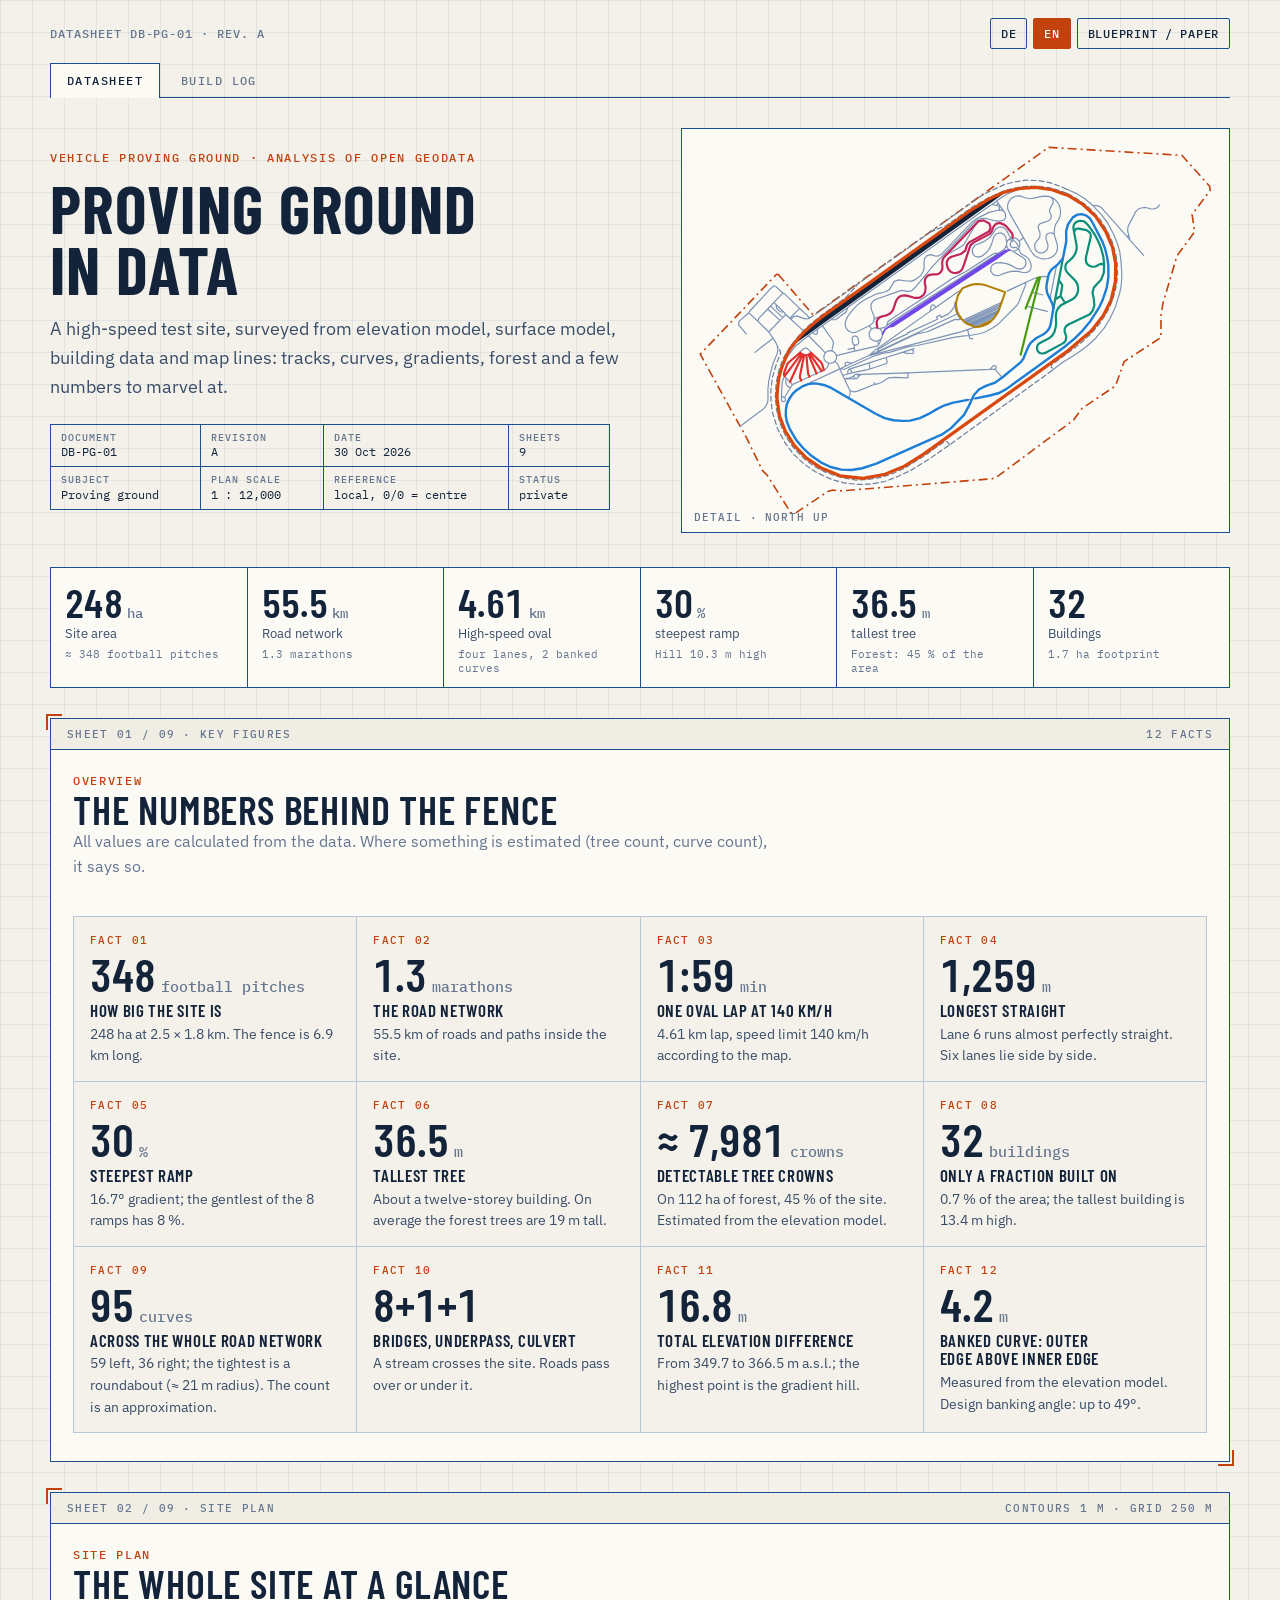
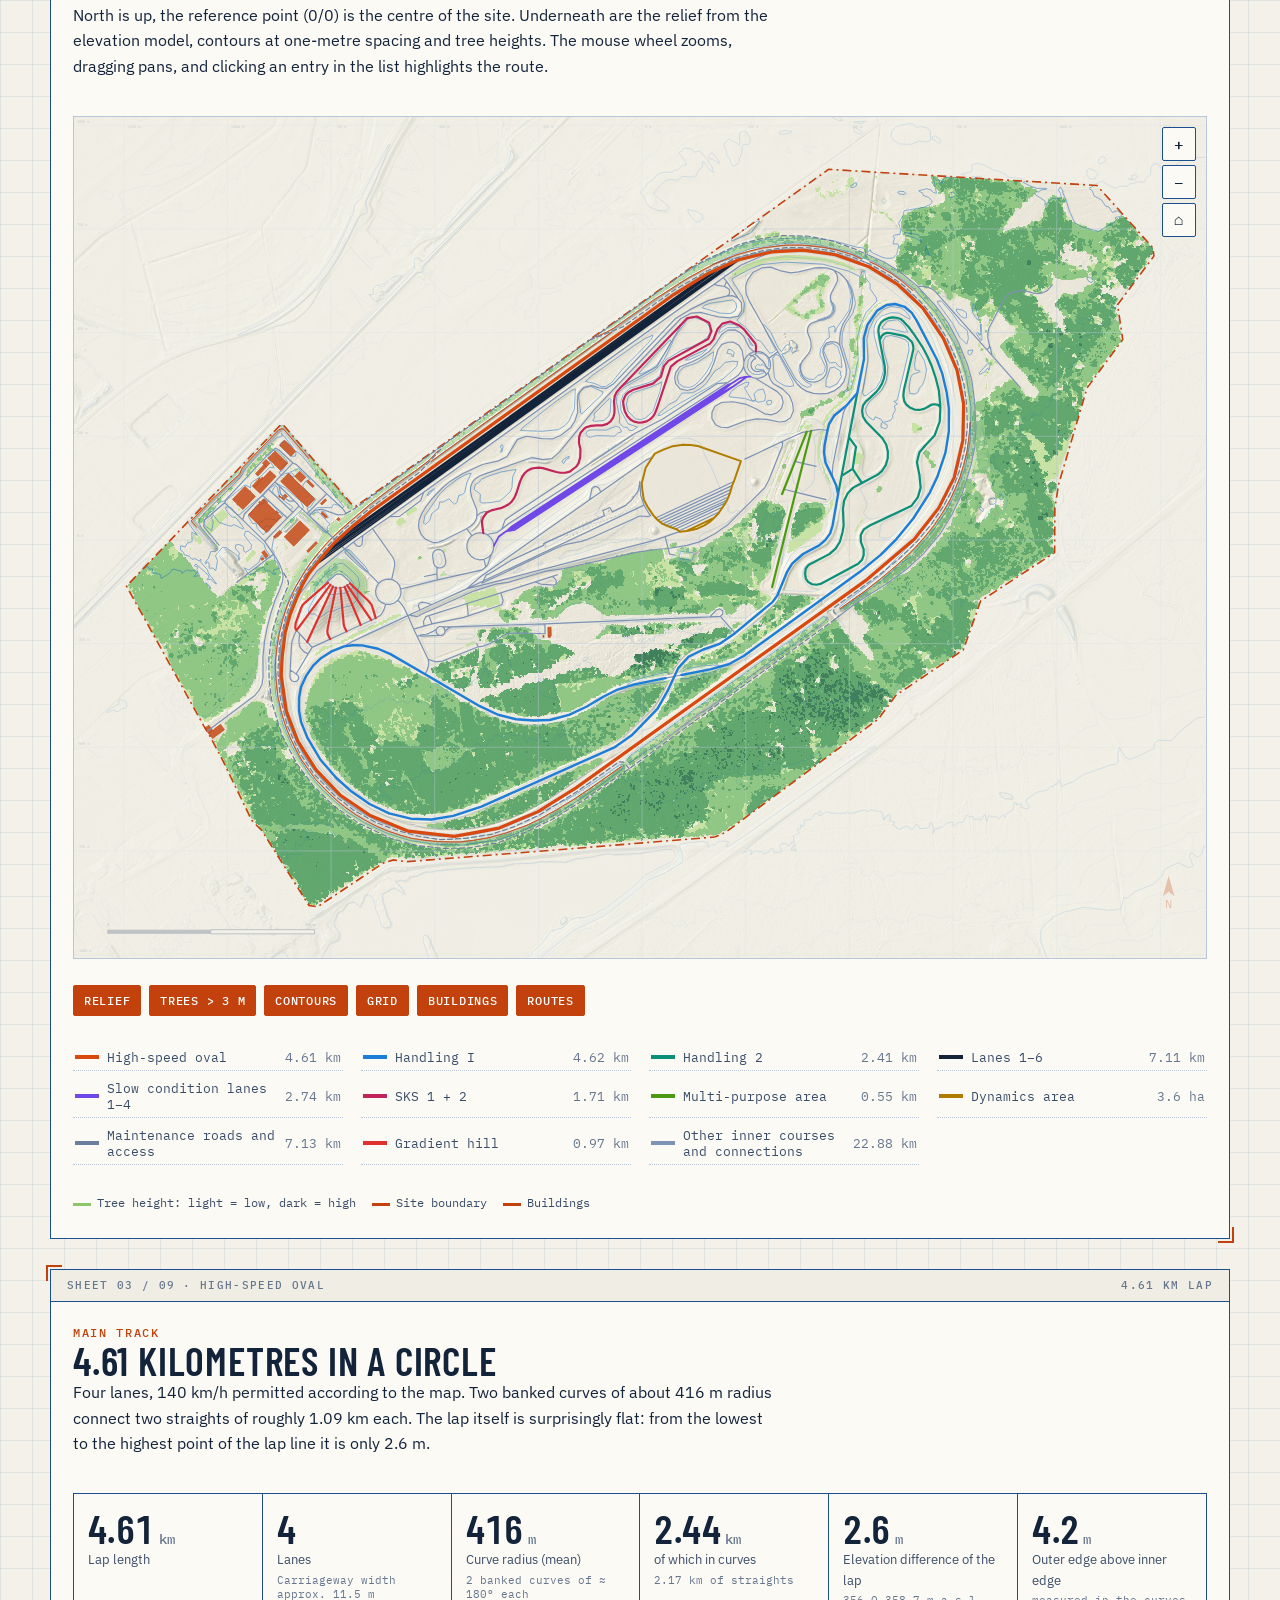
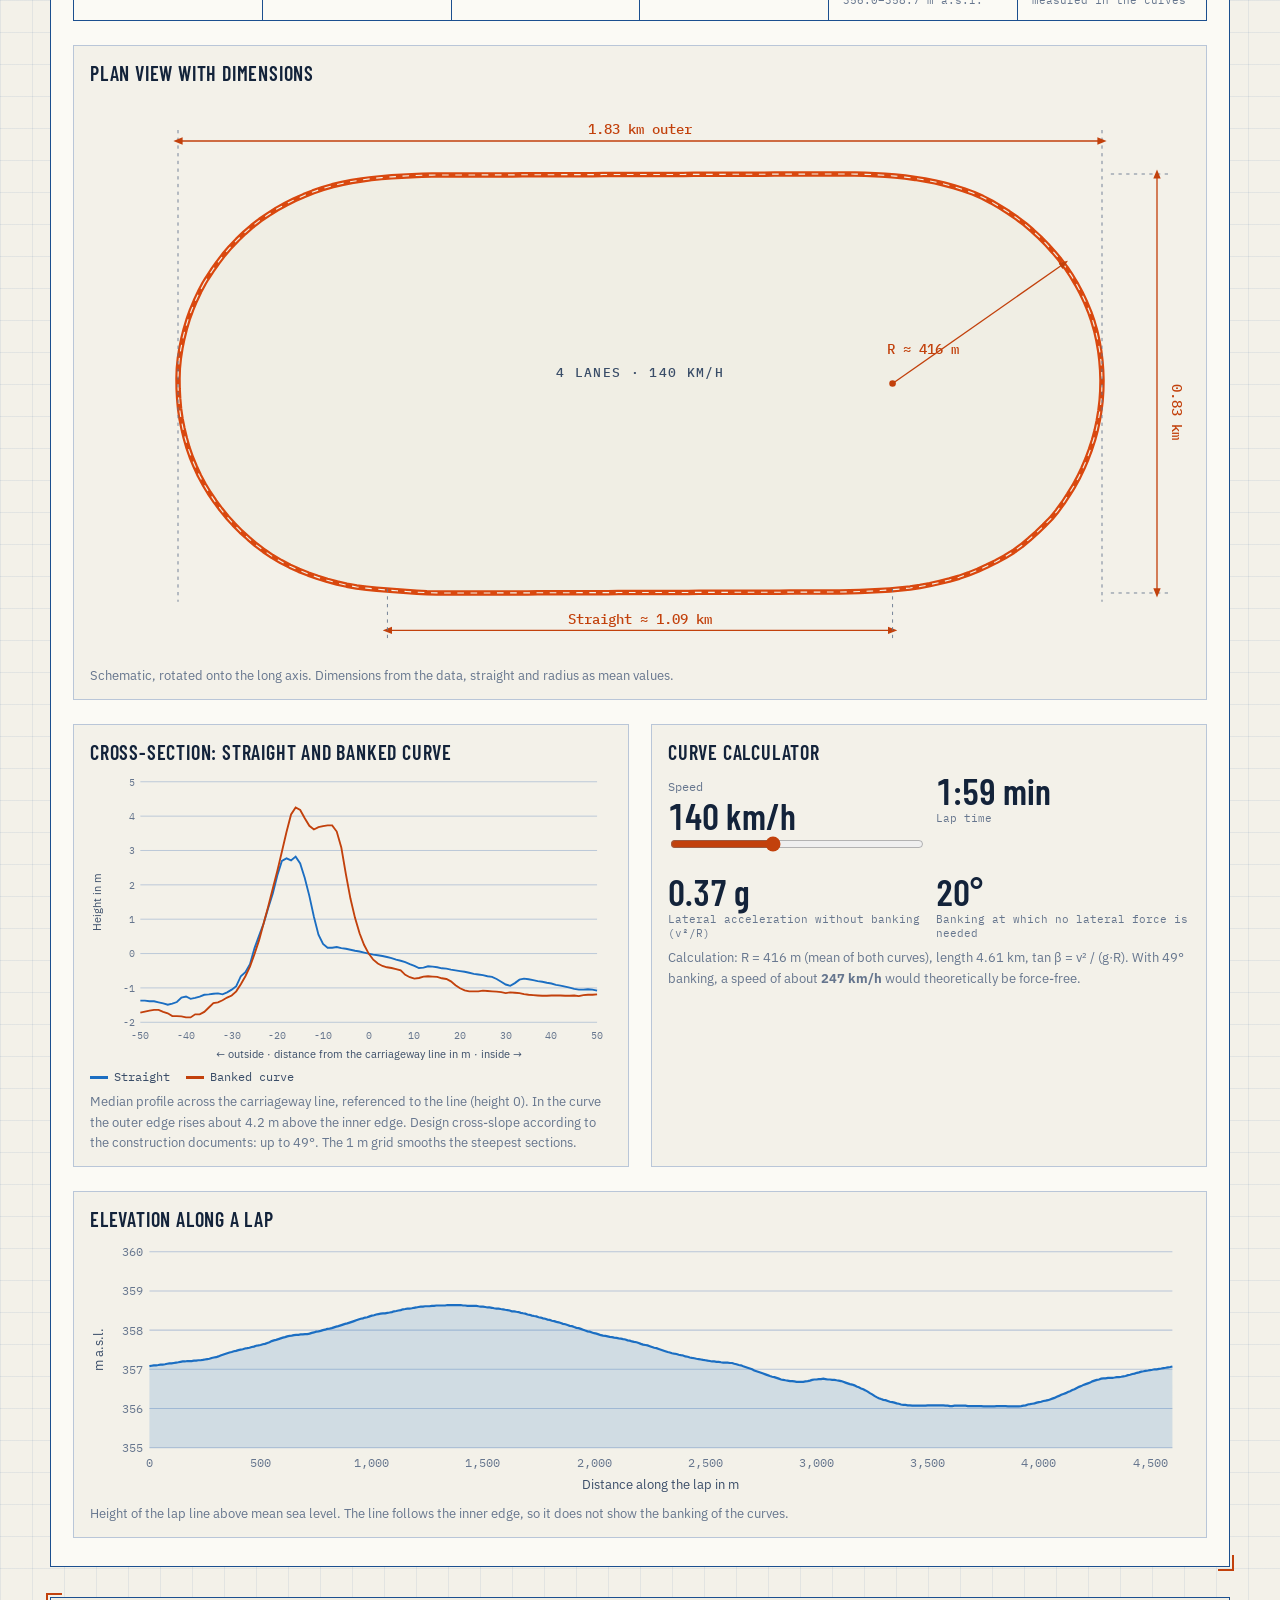
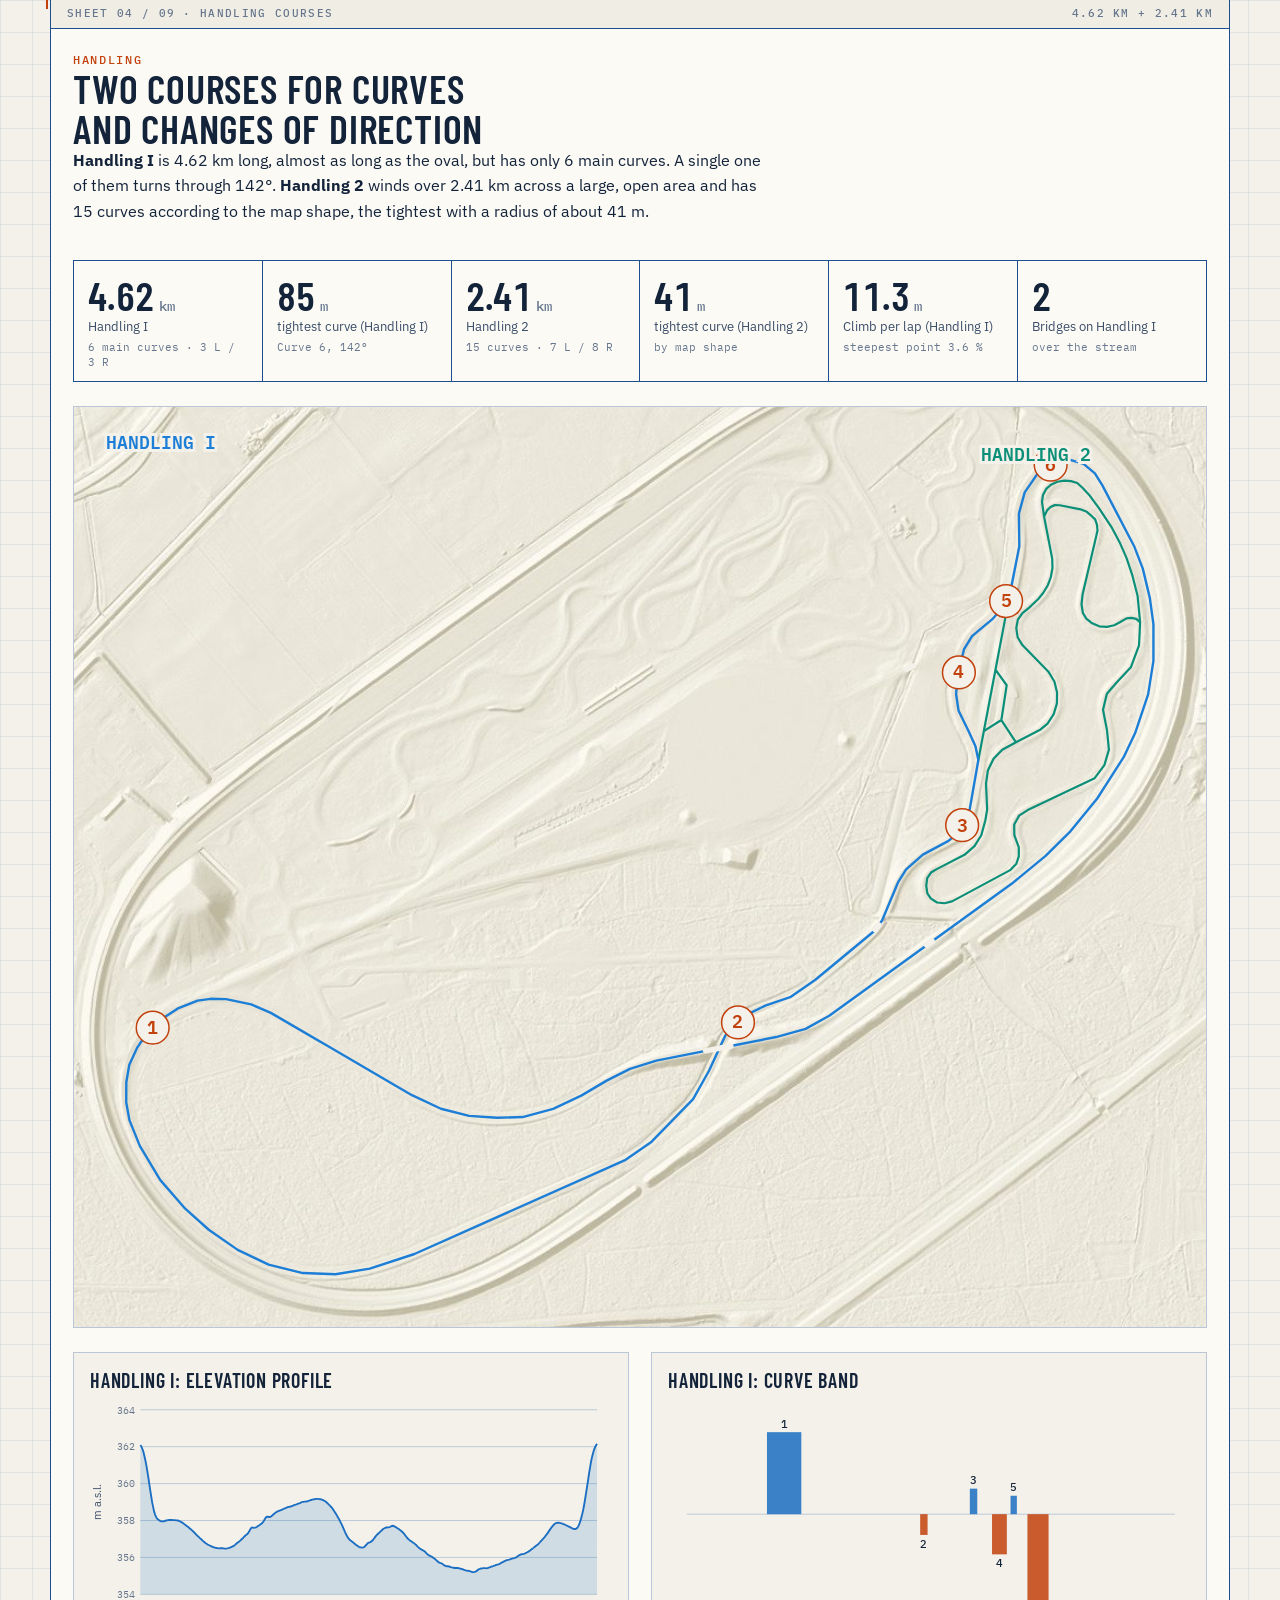
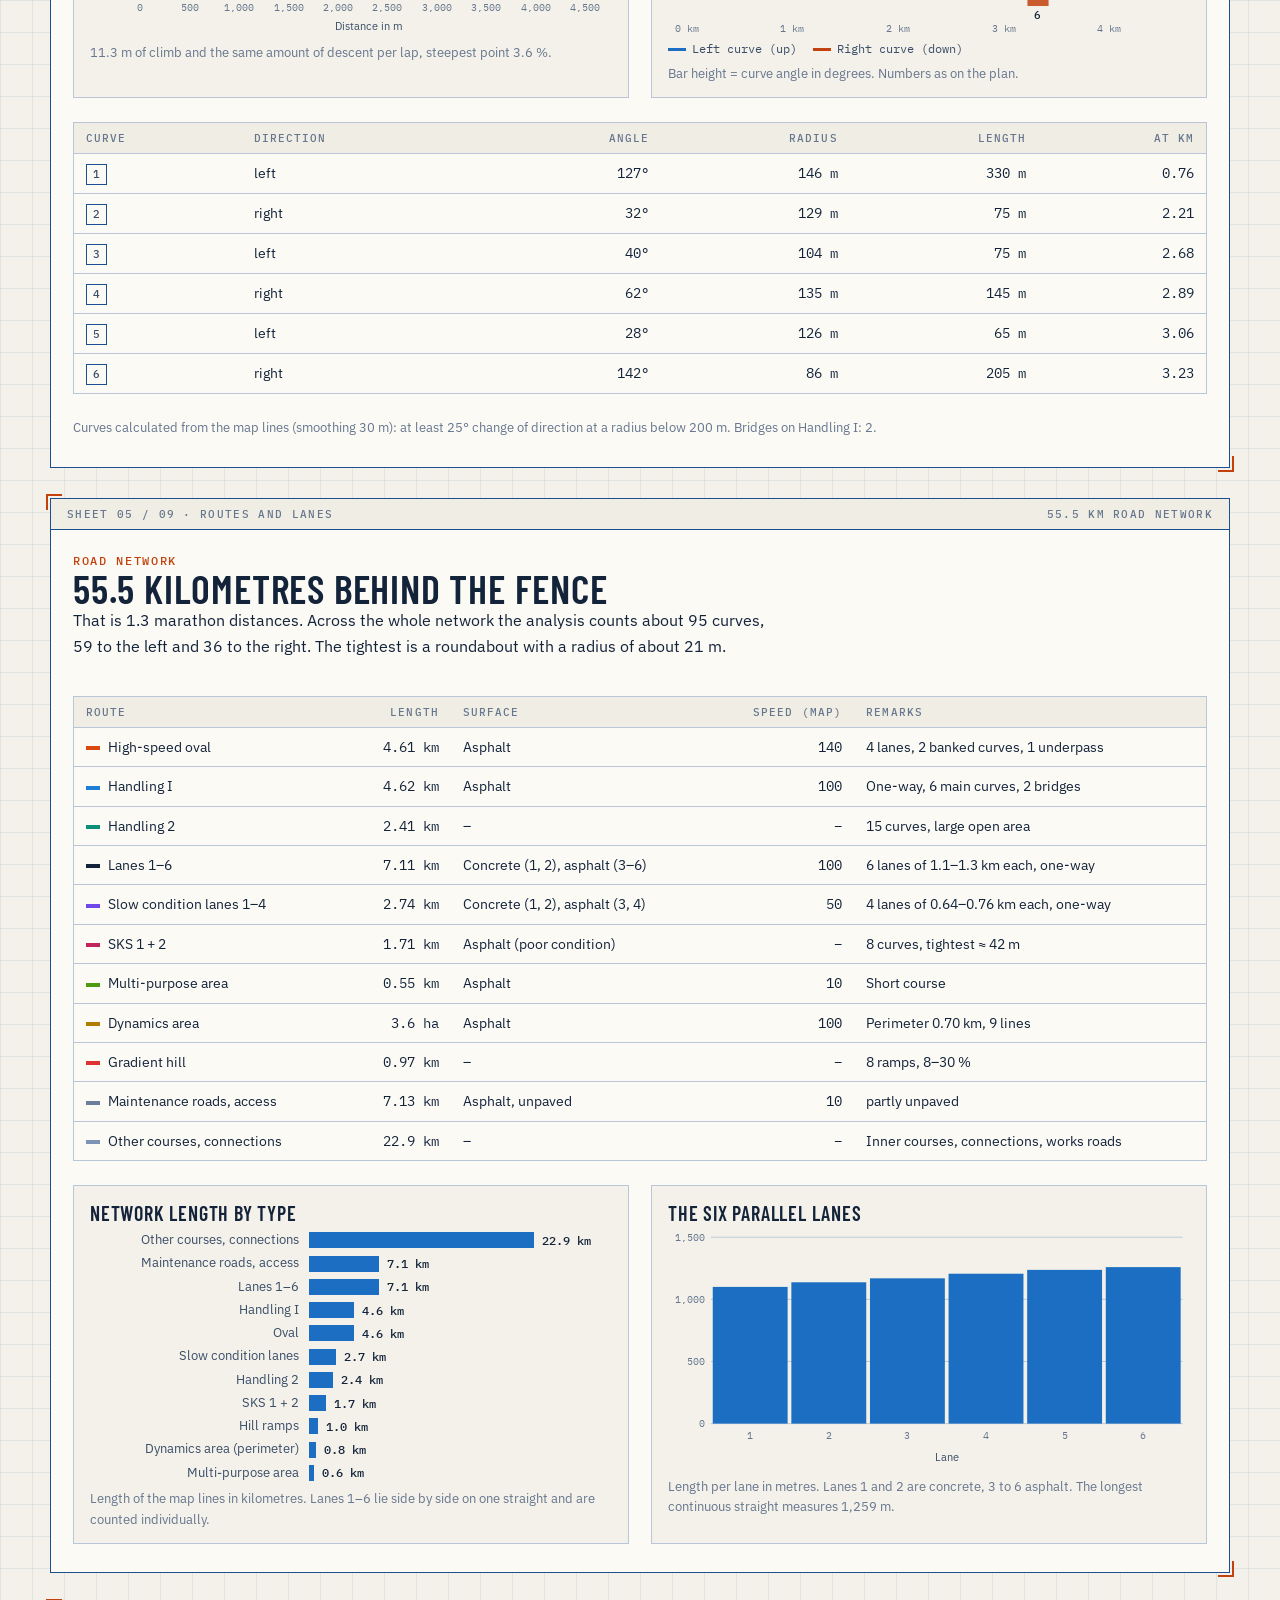
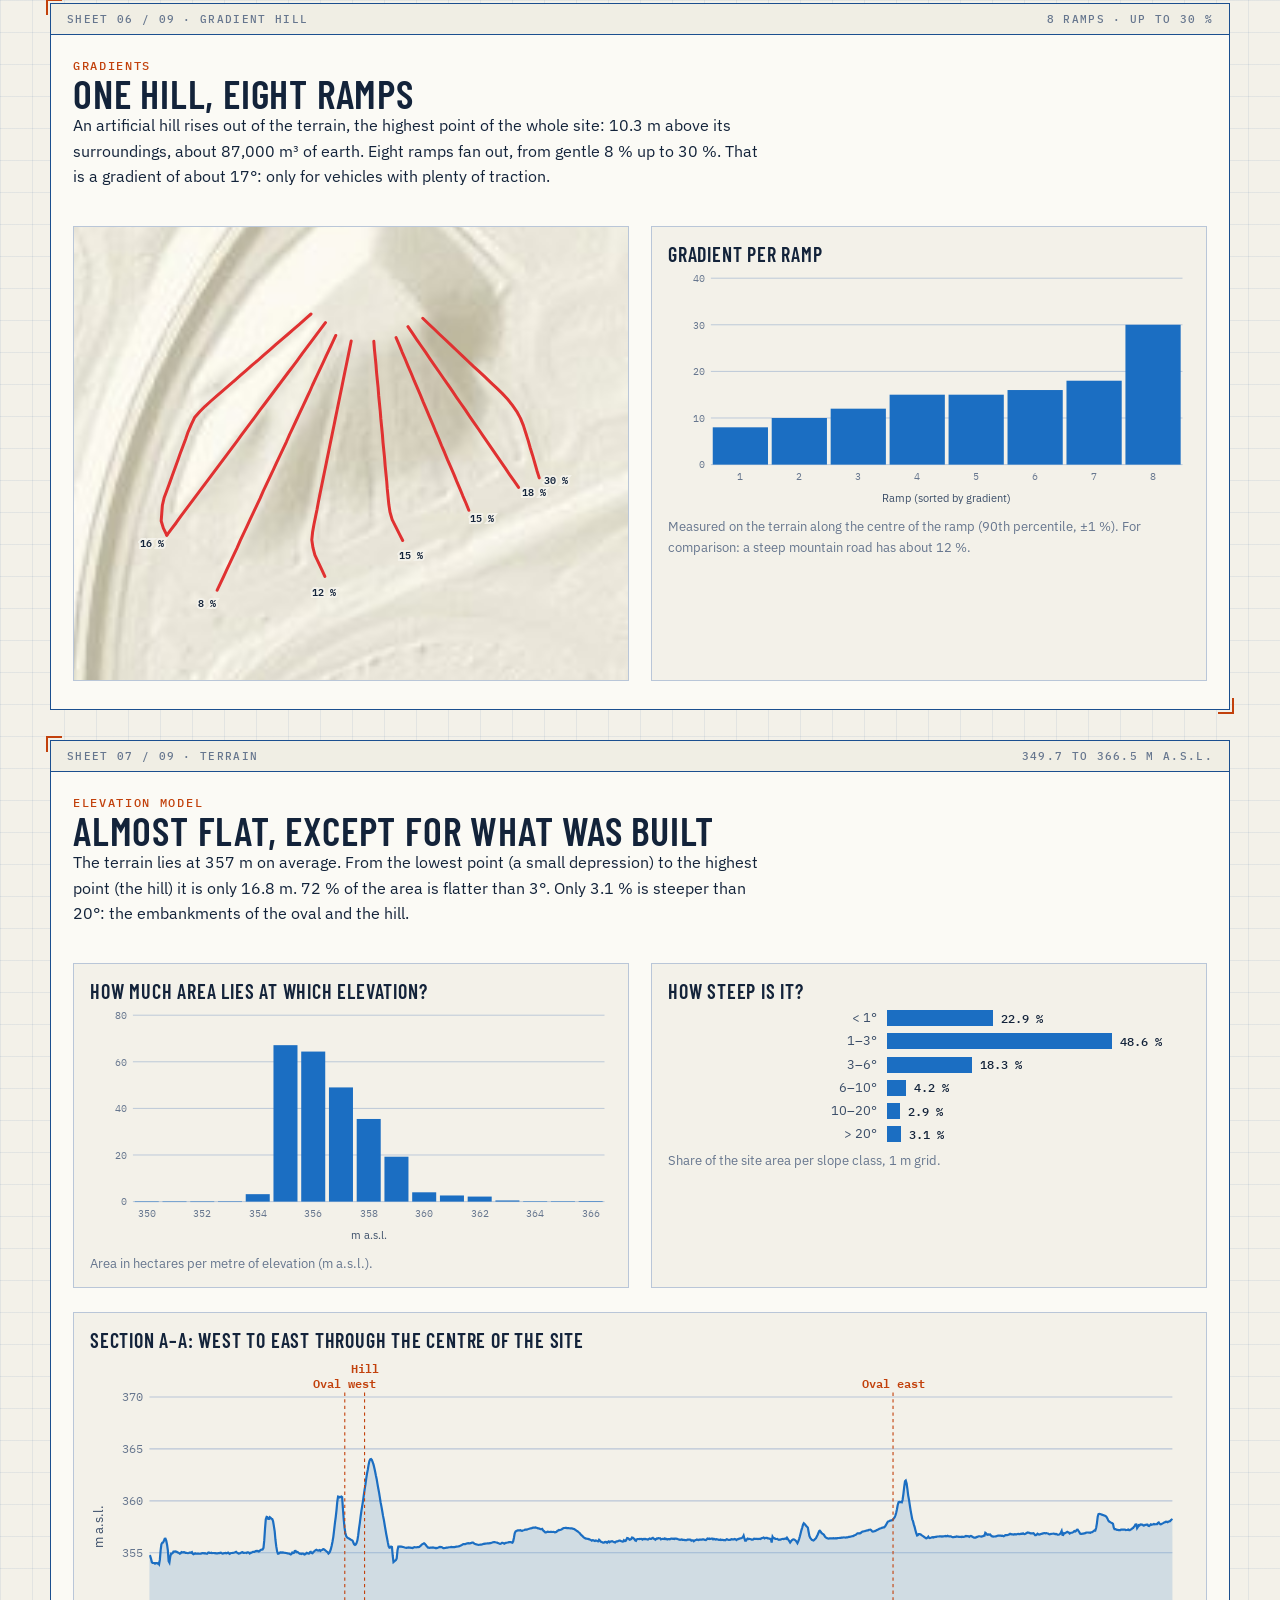
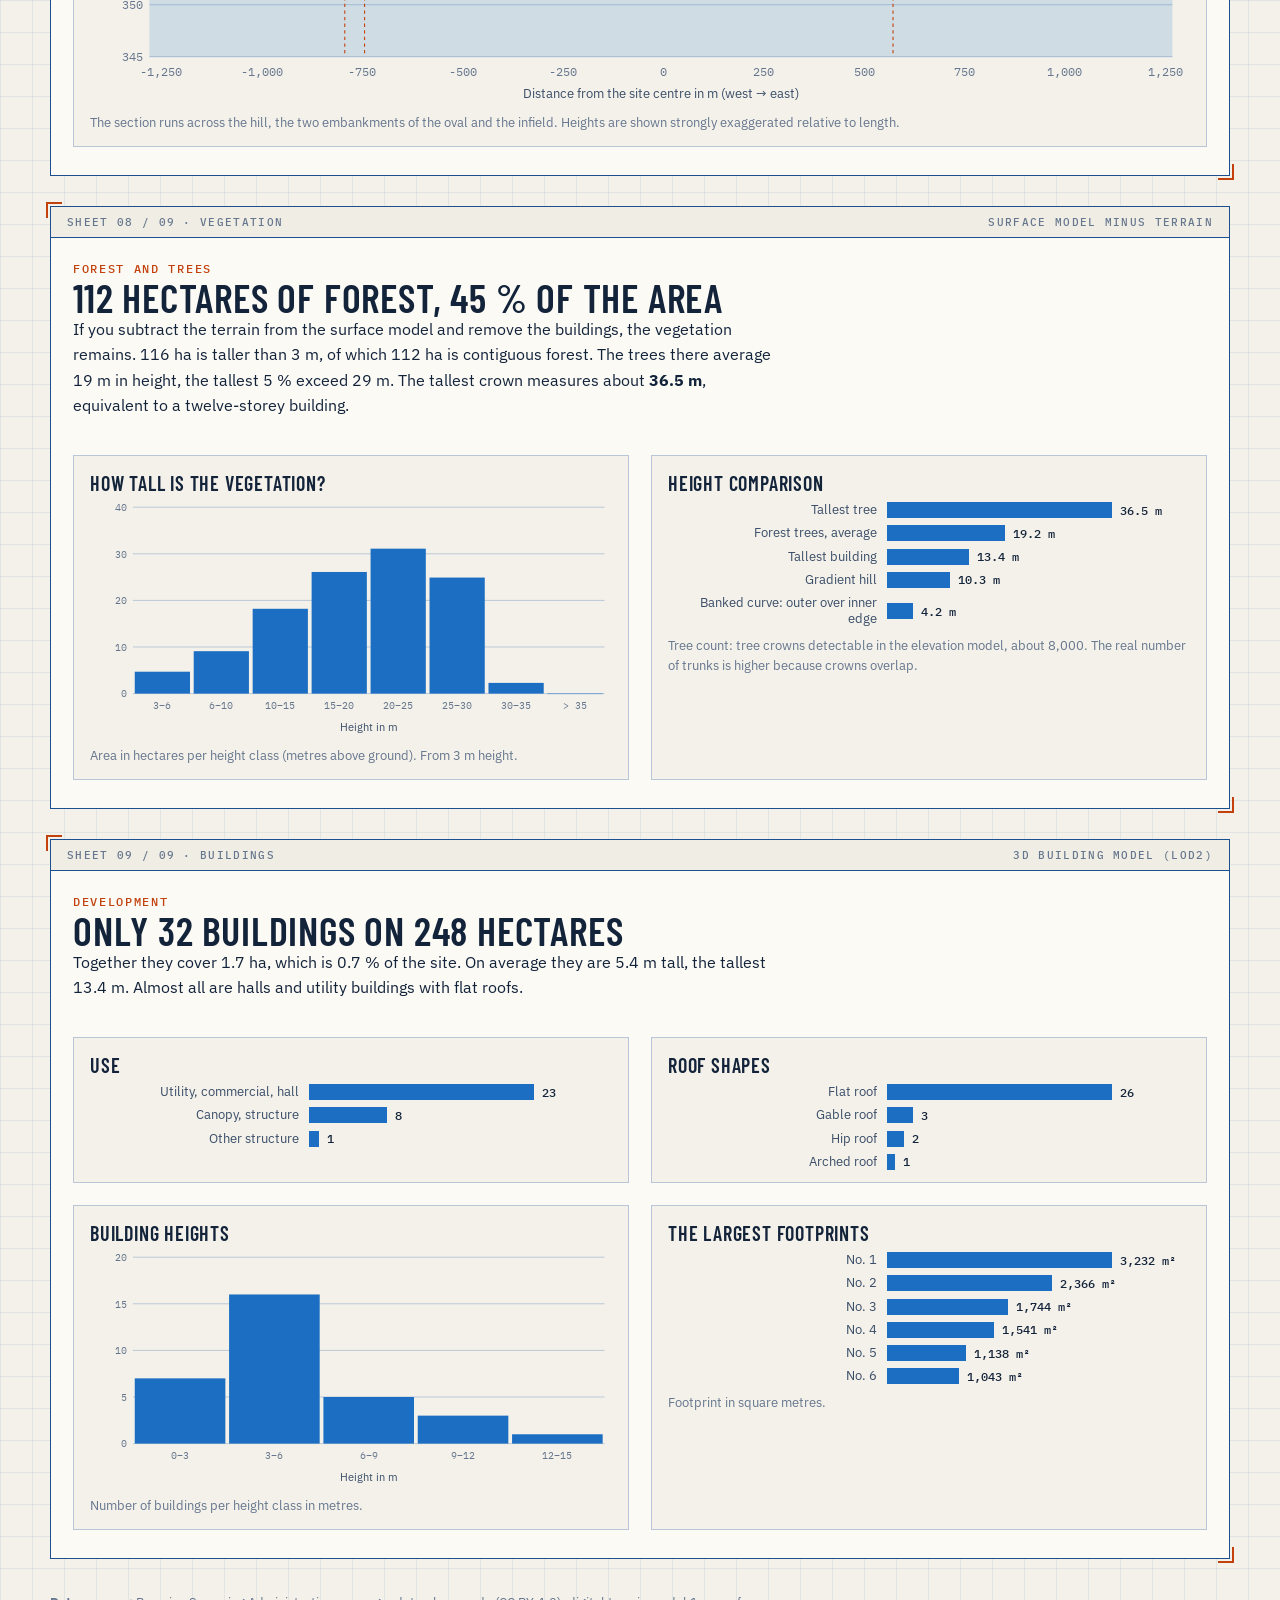
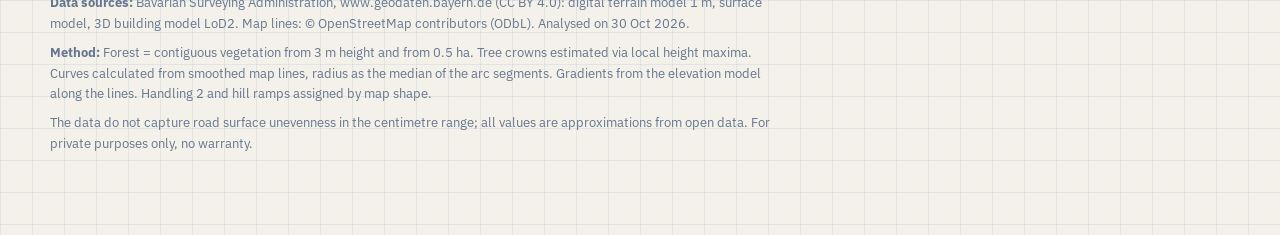
==== commit 75e6ea18: "Add files via upload EN/GER" ====
--- a/index.html
+++ b/index.html
@@ -48,6 +48,7 @@
 /* Kopf */
 .top{display:flex;justify-content:space-between;align-items:center;gap:12px;padding-top:18px;font:500 12px var(--f-m);letter-spacing:.08em;text-transform:uppercase;color:var(--muted)}
 .btn{font:500 12px var(--f-m);letter-spacing:.06em;text-transform:uppercase;color:var(--ink);background:transparent;border:1px solid var(--line);padding:7px 10px;cursor:pointer;border-radius:2px}
+.tools{display:flex;gap:6px;flex-wrap:wrap;justify-content:flex-end}
 .btn:hover{background:var(--panel2)} .btn[aria-pressed="true"]{background:var(--accent);color:var(--accent-ink);border-color:var(--accent)}
 .hero{display:grid;grid-template-columns:minmax(0,1.1fr) minmax(0,1fr);gap:28px;padding-block:30px 12px;align-items:center}
 .hero-art{border:1px solid var(--line);background:var(--panel);padding:8px;position:relative}
@@ -135,10 +136,11 @@
 .tabs a{font:500 12px/1 var(--f-m);letter-spacing:.12em;text-transform:uppercase;color:var(--muted);text-decoration:none;padding:11px 16px;border:1px solid transparent;border-bottom:0;margin-bottom:-1px}
 .tabs a:hover{color:var(--ink)} .tabs a[aria-current="page"]{color:var(--ink);background:var(--panel);border-color:var(--line)}
 </style>
+<script data-goatcounter="https://ericcarni.goatcounter.com/count" async src="https://gc.zgo.at/count.js"></script>
 </head>
 <body>
 <div class="wrap">
-<div class="top"><span>Datenblatt DB-PG-01 · Rev. A</span><button class="btn" id="themebtn" type="button" aria-label="Darstellung wechseln">Blaupause / Papier</button></div>
+<div class="top"><span>Datenblatt DB-PG-01 · Rev. A</span><span class="tools"><button class="btn" id="lang-de" type="button" aria-pressed="true" aria-label="Deutsch" lang="de">DE</button><button class="btn" id="lang-en" type="button" aria-pressed="false" aria-label="English" lang="en">EN</button><button class="btn" id="themebtn" type="button" aria-label="Darstellung wechseln">Blaupause / Papier</button></span></div>
 <nav class="tabs" aria-label="Bereiche"><a href="./" aria-current="page">Datenblatt</a><a href="blog/">Baublog</a></nav>
 
 <header class="hero">
@@ -297,9 +299,12 @@
 </div>
 <div class="tip" id="tip" hidden></div>
 
+<script src="assets/i18n-en.js"></script>
+<script src="assets/i18n.js"></script>
 <script>
 const D={"site":{"area_ha":248.2517,"perim_km":6.857894618579847,"w_km":2.4777116636160064,"h_km":1.7787404994498939,"zmin":349.7250061035156,"zmax":366.53802490234375,"zmean":356.6230773925781,"zmedian":356.3230285644531,"slope_hist":[["< 1°",22.9],["1–3°",48.6],["3–6°",18.3],["6–10°",4.2],["10–20°",2.9],["> 20°",3.1]],"slope_mean":3.369065046310425,"zhist":[["350",0.01],["350",0.01],["352",0.01],["352",0.02],["354",3.19],["354",67.13],["356",64.39],["356",49.0],["358",35.46],["358",19.27],["360",3.99],["360",2.63],["362",2.16],["362",0.49],["364",0.14],["364",0.1],["366",0.24]],"section":{"x":[-1280.0,-1278.0,-1276.0,-1274.0,-1272.0,-1270.0,-1268.0,-1266.0,-1264.0,-1262.0,-1260.0,-1258.0,-1256.0,-1254.0,-1252.0,-1250.0,-1248.0,-1246.0,-1244.0,-1242.0,-1240.0,-1238.0,-1236.0,-1234.0,-1232.0,-1230.0,-1228.0,-1226.0,-1224.0,-1222.0,-1220.0,-1218.0,-1216.0,-1214.0,-1212.0,-1210.0,-1208.0,-1206.0,-1204.0,-1202.0,-1200.0,-1198.0,-1196.0,-1194.0,-1192.0,-1190.0,-1188.0,-1186.0,-1184.0,-1182.0,-1180.0,-1178.0,-1176.0,-1174.0,-1172.0,-1170.0,-1168.0,-1166.0,-1164.0,-1162.0,-1160.0,-1158.0,-1156.0,-1154.0,-1152.0,-1150.0,-1148.0,-1146.0,-1144.0,-1142.0,-1140.0,-1138.0,-1136.0,-1134.0,-1132.0,-1130.0,-1128.0,-1126.0,-1124.0,-1122.0,-1120.0,-1118.0,-1116.0,-1114.0,-1112.0,-1110.0,-1108.0,-1106.0,-1104.0,-1102.0,-1100.0,-1098.0,-1096.0,-1094.0,-1092.0,-1090.0,-1088.0,-1086.0,-1084.0,-1082.0,-1080.0,-1078.0,-1076.0,-1074.0,-1072.0,-1070.0,-1068.0,-1066.0,-1064.0,-1062.0,-1060.0,-1058.0,-1056.0,-1054.0,-1052.0,-1050.0,-1048.0,-1046.0,-1044.0,-1042.0,-1040.0,-1038.0,-1036.0,-1034.0,-1032.0,-1030.0,-1028.0,-1026.0,-1024.0,-1022.0,-1020.0,-1018.0,-1016.0,-1014.0,-1012.0,-1010.0,-1008.0,-1006.0,-1004.0,-1002.0,-1000.0,-998.0,-996.0,-994.0,-992.0,-990.0,-988.0,-986.0,-984.0,-982.0,-980.0,-978.0,-976.0,-974.0,-972.0,-970.0,-968.0,-966.0,-964.0,-962.0,-960.0,-958.0,-956.0,-954.0,-952.0,-950.0,-948.0,-946.0,-944.0,-942.0,-940.0,-938.0,-936.0,-934.0,-932.0,-930.0,-928.0,-926.0,-924.0,-922.0,-920.0,-918.0,-916.0,-914.0,-912.0,-910.0,-908.0,-906.0,-904.0,-902.0,-900.0,-898.0,-896.0,-894.0,-892.0,-890.0,-888.0,-886.0,-884.0,-882.0,-880.0,-878.0,-876.0,-874.0,-872.0,-870.0,-868.0,-866.0,-864.0,-862.0,-860.0,-858.0,-856.0,-854.0,-852.0,-850.0,-848.0,-846.0,-844.0,-842.0,-840.0,-838.0,-836.0,-834.0,-832.0,-830.0,-828.0,-826.0,-824.0,-822.0,-820.0,-818.0,-816.0,-814.0,-812.0,-810.0,-808.0,-806.0,-804.0,-802.0,-800.0,-798.0,-796.0,-794.0,-792.0,-790.0,-788.0,-786.0,-784.0,-782.0,-780.0,-778.0,-776.0,-774.0,-772.0,-770.0,-768.0,-766.0,-764.0,-762.0,-760.0,-758.0,-756.0,-754.0,-752.0,-750.0,-748.0,-746.0,-744.0,-742.0,-740.0,-738.0,-736.0,-734.0,-732.0,-730.0,-728.0,-726.0,-724.0,-722.0,-720.0,-718.0,-716.0,-714.0,-712.0,-710.0,-708.0,-706.0,-704.0,-702.0,-700.0,-698.0,-696.0,-694.0,-692.0,-690.0,-688.0,-686.0,-684.0,-682.0,-680.0,-678.0,-676.0,-674.0,-672.0,-670.0,-668.0,-666.0,-664.0,-662.0,-660.0,-658.0,-656.0,-654.0,-652.0,-650.0,-648.0,-646.0,-644.0,-642.0,-640.0,-638.0,-636.0,-634.0,-632.0,-630.0,-628.0,-626.0,-624.0,-622.0,-620.0,-618.0,-616.0,-614.0,-612.0,-610.0,-608.0,-606.0,-604.0,-602.0,-600.0,-598.0,-596.0,-594.0,-592.0,-590.0,-588.0,-586.0,-584.0,-582.0,-580.0,-578.0,-576.0,-574.0,-572.0,-570.0,-568.0,-566.0,-564.0,-562.0,-560.0,-558.0,-556.0,-554.0,-552.0,-550.0,-548.0,-546.0,-544.0,-542.0,-540.0,-538.0,-536.0,-534.0,-532.0,-530.0,-528.0,-526.0,-524.0,-522.0,-520.0,-518.0,-516.0,-514.0,-512.0,-510.0,-508.0,-506.0,-504.0,-502.0,-500.0,-498.0,-496.0,-494.0,-492.0,-490.0,-488.0,-486.0,-484.0,-482.0,-480.0,-478.0,-476.0,-474.0,-472.0,-470.0,-468.0,-466.0,-464.0,-462.0,-460.0,-458.0,-456.0,-454.0,-452.0,-450.0,-448.0,-446.0,-444.0,-442.0,-440.0,-438.0,-436.0,-434.0,-432.0,-430.0,-428.0,-426.0,-424.0,-422.0,-420.0,-418.0,-416.0,-414.0,-412.0,-410.0,-408.0,-406.0,-404.0,-402.0,-400.0,-398.0,-396.0,-394.0,-392.0,-390.0,-388.0,-386.0,-384.0,-382.0,-380.0,-378.0,-376.0,-374.0,-372.0,-370.0,-368.0,-366.0,-364.0,-362.0,-360.0,-358.0,-356.0,-354.0,-352.0,-350.0,-348.0,-346.0,-344.0,-342.0,-340.0,-338.0,-336.0,-334.0,-332.0,-330.0,-328.0,-326.0,-324.0,-322.0,-320.0,-318.0,-316.0,-314.0,-312.0,-310.0,-308.0,-306.0,-304.0,-302.0,-300.0,-298.0,-296.0,-294.0,-292.0,-290.0,-288.0,-286.0,-284.0,-282.0,-280.0,-278.0,-276.0,-274.0,-272.0,-270.0,-268.0,-266.0,-264.0,-262.0,-260.0,-258.0,-256.0,-254.0,-252.0,-250.0,-248.0,-246.0,-244.0,-242.0,-240.0,-238.0,-236.0,-234.0,-232.0,-230.0,-228.0,-226.0,-224.0,-222.0,-220.0,-218.0,-216.0,-214.0,-212.0,-210.0,-208.0,-206.0,-204.0,-202.0,-200.0,-198.0,-196.0,-194.0,-192.0,-190.0,-188.0,-186.0,-184.0,-182.0,-180.0,-178.0,-176.0,-174.0,-172.0,-170.0,-168.0,-166.0,-164.0,-162.0,-160.0,-158.0,-156.0,-154.0,-152.0,-150.0,-148.0,-146.0,-144.0,-142.0,-140.0,-138.0,-136.0,-134.0,-132.0,-130.0,-128.0,-126.0,-124.0,-122.0,-120.0,-118.0,-116.0,-114.0,-112.0,-110.0,-108.0,-106.0,-104.0,-102.0,-100.0,-98.0,-96.0,-94.0,-92.0,-90.0,-88.0,-86.0,-84.0,-82.0,-80.0,-78.0,-76.0,-74.0,-72.0,-70.0,-68.0,-66.0,-64.0,-62.0,-60.0,-58.0,-56.0,-54.0,-52.0,-50.0,-48.0,-46.0,-44.0,-42.0,-40.0,-38.0,-36.0,-34.0,-32.0,-30.0,-28.0,-26.0,-24.0,-22.0,-20.0,-18.0,-16.0,-14.0,-12.0,-10.0,-8.0,-6.0,-4.0,-2.0,0.0,2.0,4.0,6.0,8.0,10.0,12.0,14.0,16.0,18.0,20.0,22.0,24.0,26.0,28.0,30.0,32.0,34.0,36.0,38.0,40.0,42.0,44.0,46.0,48.0,50.0,52.0,54.0,56.0,58.0,60.0,62.0,64.0,66.0,68.0,70.0,72.0,74.0,76.0,78.0,80.0,82.0,84.0,86.0,88.0,90.0,92.0,94.0,96.0,98.0,100.0,102.0,104.0,106.0,108.0,110.0,112.0,114.0,116.0,118.0,120.0,122.0,124.0,126.0,128.0,130.0,132.0,134.0,136.0,138.0,140.0,142.0,144.0,146.0,148.0,150.0,152.0,154.0,156.0,158.0,160.0,162.0,164.0,166.0,168.0,170.0,172.0,174.0,176.0,178.0,180.0,182.0,184.0,186.0,188.0,190.0,192.0,194.0,196.0,198.0,200.0,202.0,204.0,206.0,208.0,210.0,212.0,214.0,216.0,218.0,220.0,222.0,224.0,226.0,228.0,230.0,232.0,234.0,236.0,238.0,240.0,242.0,244.0,246.0,248.0,250.0,252.0,254.0,256.0,258.0,260.0,262.0,264.0,266.0,268.0,270.0,272.0,274.0,276.0,278.0,280.0,282.0,284.0,286.0,288.0,290.0,292.0,294.0,296.0,298.0,300.0,302.0,304.0,306.0,308.0,310.0,312.0,314.0,316.0,318.0,320.0,322.0,324.0,326.0,328.0,330.0,332.0,334.0,336.0,338.0,340.0,342.0,344.0,346.0,348.0,350.0,352.0,354.0,356.0,358.0,360.0,362.0,364.0,366.0,368.0,370.0,372.0,374.0,376.0,378.0,380.0,382.0,384.0,386.0,388.0,390.0,392.0,394.0,396.0,398.0,400.0,402.0,404.0,406.0,408.0,410.0,412.0,414.0,416.0,418.0,420.0,422.0,424.0,426.0,428.0,430.0,432.0,434.0,436.0,438.0,440.0,442.0,444.0,446.0,448.0,450.0,452.0,454.0,456.0,458.0,460.0,462.0,464.0,466.0,468.0,470.0,472.0,474.0,476.0,478.0,480.0,482.0,484.0,486.0,488.0,490.0,492.0,494.0,496.0,498.0,500.0,502.0,504.0,506.0,508.0,510.0,512.0,514.0,516.0,518.0,520.0,522.0,524.0,526.0,528.0,530.0,532.0,534.0,536.0,538.0,540.0,542.0,544.0,546.0,548.0,550.0,552.0,554.0,556.0,558.0,560.0,562.0,564.0,566.0,568.0,570.0,572.0,574.0,576.0,578.0,580.0,582.0,584.0,586.0,588.0,590.0,592.0,594.0,596.0,598.0,600.0,602.0,604.0,606.0,608.0,610.0,612.0,614.0,616.0,618.0,620.0,622.0,624.0,626.0,628.0,630.0,632.0,634.0,636.0,638.0,640.0,642.0,644.0,646.0,648.0,650.0,652.0,654.0,656.0,658.0,660.0,662.0,664.0,666.0,668.0,670.0,672.0,674.0,676.0,678.0,680.0,682.0,684.0,686.0,688.0,690.0,692.0,694.0,696.0,698.0,700.0,702.0,704.0,706.0,708.0,710.0,712.0,714.0,716.0,718.0,720.0,722.0,724.0,726.0,728.0,730.0,732.0,734.0,736.0,738.0,740.0,742.0,744.0,746.0,748.0,750.0,752.0,754.0,756.0,758.0,760.0,762.0,764.0,766.0,768.0,770.0,772.0,774.0,776.0,778.0,780.0,782.0,784.0,786.0,788.0,790.0,792.0,794.0,796.0,798.0,800.0,802.0,804.0,806.0,808.0,810.0,812.0,814.0,816.0,818.0,820.0,822.0,824.0,826.0,828.0,830.0,832.0,834.0,836.0,838.0,840.0,842.0,844.0,846.0,848.0,850.0,852.0,854.0,856.0,858.0,860.0,862.0,864.0,866.0,868.0,870.0,872.0,874.0,876.0,878.0,880.0,882.0,884.0,886.0,888.0,890.0,892.0,894.0,896.0,898.0,900.0,902.0,904.0,906.0,908.0,910.0,912.0,914.0,916.0,918.0,920.0,922.0,924.0,926.0,928.0,930.0,932.0,934.0,936.0,938.0,940.0,942.0,944.0,946.0,948.0,950.0,952.0,954.0,956.0,958.0,960.0,962.0,964.0,966.0,968.0,970.0,972.0,974.0,976.0,978.0,980.0,982.0,984.0,986.0,988.0,990.0,992.0,994.0,996.0,998.0,1000.0,1002.0,1004.0,1006.0,1008.0,1010.0,1012.0,1014.0,1016.0,1018.0,1020.0,1022.0,1024.0,1026.0,1028.0,1030.0,1032.0,1034.0,1036.0,1038.0,1040.0,1042.0,1044.0,1046.0,1048.0,1050.0,1052.0,1054.0,1056.0,1058.0,1060.0,1062.0,1064.0,1066.0,1068.0,1070.0,1072.0,1074.0,1076.0,1078.0,1080.0,1082.0,1084.0,1086.0,1088.0,1090.0,1092.0,1094.0,1096.0,1098.0,1100.0,1102.0,1104.0,1106.0,1108.0,1110.0,1112.0,1114.0,1116.0,1118.0,1120.0,1122.0,1124.0,1126.0,1128.0,1130.0,1132.0,1134.0,1136.0,1138.0,1140.0,1142.0,1144.0,1146.0,1148.0,1150.0,1152.0,1154.0,1156.0,1158.0,1160.0,1162.0,1164.0,1166.0,1168.0,1170.0,1172.0,1174.0,1176.0,1178.0,1180.0,1182.0,1184.0,1186.0,1188.0,1190.0,1192.0,1194.0,1196.0,1198.0,1200.0,1202.0,1204.0,1206.0,1208.0,1210.0,1212.0,1214.0,1216.0,1218.0,1220.0,1222.0,1224.0,1226.0,1228.0,1230.0,1232.0,1234.0,1236.0,1238.0,1240.0,1242.0,1244.0,1246.0,1248.0,1250.0,1252.0,1254.0,1256.0,1258.0,1260.0,1262.0,1264.0,1266.0,1268.0],"z":[354.68,354.69,354.42,354.1,354.03,354.02,354.0,353.95,354.0,354.0,353.97,354.01,353.9,354.31,355.22,355.82,355.97,355.98,356.12,356.35,356.36,356.17,355.75,355.2,354.2,354.06,354.65,354.92,354.92,354.97,355.12,355.12,355.13,355.12,355.09,355.05,355.01,354.97,354.91,354.96,355.06,355.03,355.03,355.05,355.04,354.99,354.99,354.98,354.96,354.98,355.02,355.01,355.0,355.05,354.9,354.86,354.89,354.95,354.92,354.9,354.92,354.92,354.9,354.9,354.92,354.94,354.96,354.96,354.95,354.97,354.93,354.9,354.92,355.01,355.03,354.98,354.98,355.0,354.96,354.98,354.98,354.97,354.97,354.95,354.95,354.95,354.96,354.96,354.99,355.01,354.97,354.91,354.93,354.97,354.97,354.99,354.95,354.98,355.01,354.94,354.89,354.96,354.98,354.98,354.99,355.0,355.02,355.05,355.08,355.01,354.98,354.92,354.94,354.96,354.99,355.04,355.05,354.99,354.99,355.0,355.0,354.98,355.03,355.04,355.01,354.93,354.99,355.01,355.04,355.08,355.09,355.09,355.15,355.18,355.16,355.17,355.12,355.14,355.23,355.29,355.31,355.32,355.48,356.17,357.3,358.22,358.45,358.43,358.26,358.26,358.42,358.37,358.27,358.24,358.05,357.62,357.05,356.23,355.64,355.14,354.91,354.92,354.99,355.03,355.04,355.02,355.03,355.02,355.0,354.99,354.98,354.97,354.94,354.93,354.92,354.87,354.84,354.9,355.02,354.97,354.99,355.16,355.17,355.05,355.08,355.05,354.98,354.92,354.93,354.88,354.93,354.92,354.89,354.83,354.85,354.91,354.99,354.96,354.91,354.94,355.05,355.09,354.97,354.96,355.05,355.12,355.19,355.25,355.29,355.23,355.21,355.23,355.26,355.18,355.24,355.27,355.33,355.35,355.3,355.23,355.17,355.11,355.04,354.93,354.99,355.13,355.37,355.67,356.04,356.54,357.16,357.8,358.44,359.11,359.91,360.4,360.38,360.33,360.38,360.41,360.36,359.3,358.17,357.41,356.93,356.64,356.49,356.44,356.39,356.35,356.3,356.26,356.22,356.16,355.98,355.82,355.75,355.81,355.93,356.2,356.67,357.29,357.88,358.47,359.0,359.47,360.0,360.54,361.05,361.58,362.12,362.62,363.03,363.49,363.83,363.98,364.01,363.94,363.75,363.51,363.22,362.87,362.44,362.11,361.66,361.24,360.79,360.34,359.85,359.42,358.99,358.55,358.14,357.67,357.23,356.81,356.38,355.97,355.63,355.49,355.5,355.59,355.56,354.71,354.1,354.16,354.24,354.29,354.46,355.28,355.58,355.58,355.6,355.58,355.58,355.57,355.55,355.53,355.51,355.49,355.48,355.49,355.5,355.51,355.5,355.5,355.48,355.47,355.45,355.51,355.54,355.53,355.52,355.53,355.55,355.54,355.56,355.62,355.68,355.76,355.84,355.87,355.91,355.87,355.76,355.68,355.57,355.5,355.5,355.48,355.49,355.49,355.49,355.51,355.5,355.48,355.44,355.47,355.46,355.49,355.51,355.54,355.56,355.55,355.54,355.5,355.45,355.45,355.46,355.48,355.49,355.5,355.51,355.53,355.53,355.54,355.56,355.55,355.54,355.54,355.55,355.56,355.59,355.59,355.6,355.61,355.64,355.67,355.71,355.74,355.8,355.83,355.83,355.84,355.86,355.89,355.91,355.92,355.9,355.91,355.93,355.95,355.99,355.97,355.93,355.87,355.84,355.81,355.79,355.77,355.75,355.77,355.78,355.78,355.79,355.83,355.86,355.86,355.88,355.88,355.89,355.9,355.91,355.91,355.92,355.93,355.96,355.99,356.02,356.03,356.03,356.01,355.98,355.97,355.94,355.91,355.88,355.86,355.88,355.95,355.95,355.92,355.88,355.93,355.95,355.96,355.98,356.0,356.02,356.03,356.03,356.0,355.97,356.1,356.45,356.86,357.04,357.11,357.13,357.16,357.16,357.16,357.17,357.12,357.11,357.15,357.17,357.19,357.22,357.23,357.24,357.27,357.29,357.31,357.33,357.35,357.37,357.39,357.41,357.43,357.42,357.44,357.42,357.38,357.34,357.34,357.31,357.28,357.27,357.3,357.19,357.11,357.03,356.96,356.96,356.99,357.02,357.01,357.0,357.01,357.01,357.01,357.0,357.01,357.0,356.97,356.98,357.01,357.1,357.14,357.19,357.18,357.21,357.25,357.29,357.34,357.38,357.38,357.39,357.39,357.37,357.38,357.37,357.36,357.35,357.34,357.34,357.33,357.3,357.29,357.23,357.17,357.12,357.08,357.02,356.95,356.88,356.78,356.7,356.63,356.55,356.48,356.42,356.39,356.37,356.35,356.33,356.31,356.29,356.25,356.22,356.17,356.22,356.21,356.17,356.13,356.19,356.17,356.12,356.11,356.25,356.19,356.06,356.06,356.02,355.98,355.98,356.04,356.05,356.03,355.96,356.04,356.09,356.02,356.07,356.09,356.12,356.08,356.06,356.01,355.99,356.07,356.09,356.1,356.12,356.18,356.17,356.13,356.1,356.08,356.09,356.21,356.13,356.14,356.26,356.42,356.39,356.33,356.25,356.28,356.33,356.47,356.45,356.37,356.34,356.2,356.15,356.29,356.32,356.32,356.31,356.34,356.32,356.33,356.27,356.31,356.33,356.31,356.34,356.3,356.29,356.27,356.33,356.38,356.34,356.33,356.4,356.43,356.36,356.33,356.25,356.31,356.38,356.37,356.41,356.4,356.39,356.29,356.32,356.34,356.34,356.32,356.39,356.32,356.33,356.28,356.32,356.32,356.29,356.34,356.36,356.37,356.35,356.36,356.32,356.37,356.37,356.33,356.32,356.27,356.26,356.24,356.27,356.28,356.25,356.25,356.24,356.21,356.21,356.22,356.27,356.27,356.26,356.27,356.25,356.17,356.2,356.2,356.11,356.16,356.23,356.23,356.28,356.24,356.23,356.26,356.27,356.26,356.27,356.29,356.29,356.26,356.24,356.22,356.28,356.37,356.33,356.37,356.31,356.35,356.36,356.36,356.29,356.35,356.31,356.27,356.3,356.29,356.27,356.24,356.24,356.27,356.23,356.25,356.25,356.22,356.23,356.21,356.25,356.3,356.28,356.23,356.23,356.24,356.28,356.3,356.29,356.29,356.29,356.33,356.29,356.22,356.28,356.31,356.33,356.38,356.39,356.4,356.43,356.5,356.65,356.38,356.17,356.16,356.29,356.37,356.32,356.33,356.32,356.3,356.27,356.26,356.28,356.36,356.33,356.33,356.34,356.33,356.32,356.35,356.35,356.32,356.38,356.42,356.44,356.47,356.39,356.42,356.43,356.44,356.38,356.39,356.36,356.35,356.31,355.98,356.55,356.42,356.41,356.36,356.33,356.32,356.33,356.28,356.25,356.26,356.27,356.3,356.32,356.34,356.32,356.36,356.38,356.33,356.45,356.33,356.21,356.11,355.99,356.1,356.21,356.25,356.29,356.28,356.23,356.17,356.04,355.92,356.08,356.31,356.57,356.86,357.16,357.44,357.7,357.84,357.76,357.68,357.58,357.5,357.42,357.0,356.62,356.42,356.34,356.24,356.21,356.19,356.24,356.32,356.39,356.55,356.69,356.87,357.07,357.12,357.03,356.91,356.84,356.79,356.73,356.61,356.49,356.44,356.41,356.39,356.37,356.38,356.38,356.39,356.38,356.39,356.4,356.38,356.38,356.4,356.39,356.41,356.42,356.42,356.44,356.44,356.46,356.46,356.47,356.48,356.47,356.46,356.47,356.47,356.5,356.54,356.54,356.55,356.57,356.59,356.61,356.62,356.68,356.71,356.75,356.82,356.86,356.88,356.87,356.88,356.93,356.99,357.03,357.04,357.07,357.09,357.12,357.13,357.15,357.16,357.21,357.21,357.22,357.17,357.07,357.04,357.06,357.08,357.11,357.14,357.19,357.22,357.26,357.31,357.34,357.36,357.39,357.42,357.44,357.44,357.53,357.63,357.78,357.92,358.02,358.04,358.07,358.1,358.12,358.14,358.2,358.3,358.41,358.6,358.85,359.19,359.61,359.88,359.9,359.88,359.88,359.85,360.09,360.7,361.35,361.87,361.95,361.66,361.13,360.53,360.07,359.55,359.09,358.62,358.22,358.04,357.73,357.47,357.17,356.89,356.66,356.71,356.8,356.8,356.78,356.74,356.67,356.63,356.57,356.52,356.46,356.41,356.39,356.46,356.56,356.44,356.42,356.44,356.47,356.49,356.47,356.52,356.52,356.54,356.54,356.57,356.57,356.57,356.58,356.59,356.58,356.56,356.58,356.58,356.59,356.61,356.58,356.6,356.63,356.59,356.58,356.58,356.58,356.54,356.52,356.52,356.5,356.54,356.53,356.57,356.56,356.55,356.54,356.53,356.54,356.51,356.55,356.53,356.53,356.54,356.58,356.61,356.59,356.6,356.59,356.53,356.59,356.62,356.59,356.54,356.49,356.46,356.45,356.46,356.5,356.53,356.56,356.59,356.59,356.57,356.56,356.58,356.59,356.64,356.64,356.92,356.86,356.76,356.73,356.76,356.75,356.76,356.66,356.6,356.58,356.56,356.57,356.57,356.58,356.59,356.64,356.65,356.65,356.64,356.65,356.63,356.65,356.62,356.59,356.64,356.7,356.7,356.7,356.71,356.76,356.77,356.83,356.79,356.77,356.78,356.75,356.77,356.79,356.78,356.78,356.8,356.82,356.8,356.8,356.82,356.83,356.82,356.86,356.81,356.8,356.83,356.87,356.93,356.96,356.93,356.92,356.88,356.88,356.87,356.86,356.88,356.8,356.69,356.7,356.74,356.84,356.8,356.75,356.77,356.8,356.82,356.84,356.86,356.9,356.89,356.88,356.9,356.87,356.85,356.81,356.78,356.8,356.81,356.83,356.83,356.84,356.83,356.8,356.81,356.78,356.75,356.74,356.76,356.8,356.93,357.1,356.73,356.72,356.9,356.88,356.92,356.97,357.02,356.97,356.95,356.85,356.9,356.93,356.94,356.97,357.01,357.09,357.06,357.1,357.2,357.21,357.12,357.0,356.84,356.81,356.81,356.84,356.83,356.87,356.88,356.93,356.94,356.95,356.95,356.94,356.94,356.93,356.98,356.99,357.04,357.11,357.16,357.15,357.4,357.86,358.47,358.73,358.75,358.73,358.71,358.67,358.65,358.62,358.59,358.56,358.52,358.45,358.31,358.13,358.03,357.98,357.92,357.89,357.85,357.79,357.42,357.27,357.27,357.23,357.2,357.2,357.18,357.18,357.18,357.24,357.23,357.24,357.23,357.24,357.23,357.18,357.19,357.2,357.23,357.18,357.18,357.25,357.27,357.35,357.38,357.5,357.6,357.71,357.72,357.37,357.49,357.66,357.63,357.71,357.72,357.7,357.69,357.63,357.64,357.69,357.68,357.7,357.7,357.6,357.57,357.65,357.73,357.69,357.72,357.73,357.77,357.73,357.74,357.77,357.76,357.87,357.91,357.81,357.73,357.74,357.8,357.83,357.88,357.92,357.93,357.99,357.98,357.95,358.01,358.02,358.04,358.13,358.19,358.14],"y_local":70.0,"x0":-1280.0,"x1":1268.0,"marks":[{"x":-744.0790913183071,"l":"Hügel","row":1},{"x":-793.3700895873388,"l":"Oval West"},{"x":572.1861783409544,"l":"Oval Ost"}]}},"net_total_km":55.50374013606989,"oval":{"length":4608.372875869563,"zmin":356.0237731933594,"zmax":358.665771484375,"asc":2.694183349609375,"desc":2.700042724609375,"maxgrade":0.35491943359375,"ncurves":2,"nleft":0,"nright":2,"minr":411.28536479508546,"totalturn":358.58644151445577,"curves":[{"s0":0.0,"s1":805.0,"turn":109.37904913223751,"dir":"R","r":411.28536479508546},{"s0":1910.0,"s1":3130.0,"turn":162.57673071098046,"dir":"R","r":417.7284143859886}],"curved_len":2435.0,"straight_len":2175.0,"r_med":415.79983390591974,"prof":[[0,357.08],[10,357.09],[20,357.1],[30,357.1],[40,357.11],[50,357.12],[60,357.12],[70,357.13],[80,357.14],[90,357.15],[100,357.15],[110,357.16],[120,357.17],[130,357.18],[140,357.19],[150,357.2],[160,357.2],[170,357.21],[180,357.21],[190,357.21],[200,357.22],[210,357.22],[220,357.23],[230,357.23],[240,357.24],[250,357.25],[260,357.26],[270,357.27],[280,357.29],[290,357.3],[300,357.31],[310,357.33],[320,357.35],[330,357.37],[340,357.39],[350,357.41],[360,357.43],[370,357.44],[380,357.46],[390,357.47],[400,357.49],[410,357.5],[420,357.51],[430,357.53],[440,357.54],[450,357.55],[460,357.57],[470,357.58],[480,357.6],[490,357.61],[500,357.62],[510,357.64],[520,357.65],[530,357.67],[540,357.69],[550,357.72],[560,357.74],[570,357.75],[580,357.77],[590,357.79],[600,357.81],[610,357.82],[620,357.84],[630,357.85],[640,357.86],[650,357.87],[660,357.88],[670,357.88],[680,357.89],[690,357.89],[700,357.9],[710,357.9],[720,357.91],[730,357.93],[740,357.94],[750,357.96],[760,357.97],[770,357.98],[780,358.0],[790,358.01],[800,358.03],[810,358.04],[820,358.05],[830,358.07],[840,358.09],[850,358.1],[860,358.12],[870,358.14],[880,358.16],[890,358.17],[900,358.19],[910,358.21],[920,358.23],[930,358.25],[940,358.27],[950,358.29],[960,358.3],[970,358.32],[980,358.33],[990,358.35],[1000,358.37],[1010,358.38],[1020,358.4],[1030,358.41],[1040,358.42],[1050,358.43],[1060,358.43],[1070,358.44],[1080,358.45],[1090,358.46],[1100,358.48],[1110,358.49],[1120,358.5],[1130,358.51],[1140,358.53],[1150,358.54],[1160,358.55],[1170,358.55],[1180,358.56],[1190,358.57],[1200,358.58],[1210,358.59],[1220,358.6],[1230,358.6],[1240,358.61],[1250,358.61],[1260,358.61],[1270,358.62],[1280,358.62],[1290,358.63],[1300,358.63],[1310,358.63],[1320,358.63],[1330,358.63],[1340,358.64],[1350,358.64],[1360,358.64],[1370,358.64],[1380,358.64],[1390,358.64],[1400,358.64],[1410,358.63],[1420,358.63],[1430,358.62],[1440,358.62],[1450,358.62],[1460,358.62],[1470,358.62],[1480,358.61],[1490,358.6],[1500,358.6],[1510,358.59],[1520,358.58],[1530,358.58],[1540,358.57],[1550,358.56],[1560,358.55],[1570,358.55],[1580,358.54],[1590,358.53],[1600,358.52],[1610,358.51],[1620,358.5],[1630,358.48],[1640,358.48],[1650,358.47],[1660,358.46],[1670,358.44],[1680,358.43],[1690,358.42],[1700,358.4],[1710,358.39],[1720,358.37],[1730,358.36],[1740,358.35],[1750,358.33],[1760,358.32],[1770,358.3],[1780,358.29],[1790,358.27],[1800,358.26],[1810,358.24],[1820,358.23],[1830,358.21],[1840,358.2],[1850,358.18],[1860,358.16],[1870,358.15],[1880,358.13],[1890,358.11],[1900,358.1],[1910,358.08],[1920,358.06],[1930,358.05],[1940,358.03],[1950,358.01],[1960,357.99],[1970,357.97],[1980,357.96],[1990,357.94],[2000,357.92],[2010,357.91],[2020,357.89],[2030,357.87],[2040,357.86],[2050,357.85],[2060,357.84],[2070,357.83],[2080,357.82],[2090,357.81],[2100,357.8],[2110,357.79],[2120,357.78],[2130,357.77],[2140,357.76],[2150,357.74],[2160,357.73],[2170,357.71],[2180,357.7],[2190,357.69],[2200,357.67],[2210,357.65],[2220,357.63],[2230,357.62],[2240,357.61],[2250,357.59],[2260,357.57],[2270,357.55],[2280,357.54],[2290,357.52],[2300,357.5],[2310,357.48],[2320,357.46],[2330,357.44],[2340,357.43],[2350,357.41],[2360,357.4],[2370,357.39],[2380,357.37],[2390,357.36],[2400,357.35],[2410,357.33],[2420,357.32],[2430,357.3],[2440,357.29],[2450,357.28],[2460,357.27],[2470,357.26],[2480,357.25],[2490,357.24],[2500,357.23],[2510,357.22],[2520,357.21],[2530,357.2],[2540,357.2],[2550,357.19],[2560,357.19],[2570,357.18],[2580,357.17],[2590,357.17],[2600,357.17],[2610,357.16],[2620,357.16],[2630,357.14],[2640,357.13],[2650,357.11],[2660,357.1],[2670,357.08],[2680,357.06],[2690,357.04],[2700,357.02],[2710,357.0],[2720,356.97],[2730,356.95],[2740,356.93],[2750,356.91],[2760,356.89],[2770,356.87],[2780,356.85],[2790,356.83],[2800,356.81],[2810,356.8],[2820,356.78],[2830,356.76],[2840,356.74],[2850,356.73],[2860,356.72],[2870,356.71],[2880,356.7],[2890,356.7],[2900,356.69],[2910,356.68],[2920,356.68],[2930,356.68],[2940,356.68],[2950,356.69],[2960,356.7],[2970,356.71],[2980,356.73],[2990,356.74],[3000,356.74],[3010,356.75],[3020,356.75],[3030,356.76],[3040,356.75],[3050,356.74],[3060,356.74],[3070,356.73],[3080,356.73],[3090,356.72],[3100,356.71],[3110,356.7],[3120,356.68],[3130,356.66],[3140,356.64],[3150,356.62],[3160,356.61],[3170,356.59],[3180,356.56],[3190,356.54],[3200,356.51],[3210,356.49],[3220,356.46],[3230,356.43],[3240,356.39],[3250,356.36],[3260,356.32],[3270,356.29],[3280,356.26],[3290,356.24],[3300,356.22],[3310,356.21],[3320,356.19],[3330,356.17],[3340,356.16],[3350,356.15],[3360,356.13],[3370,356.12],[3380,356.1],[3390,356.09],[3400,356.09],[3410,356.08],[3420,356.08],[3430,356.07],[3440,356.07],[3450,356.07],[3460,356.07],[3470,356.07],[3480,356.07],[3490,356.07],[3500,356.08],[3510,356.08],[3520,356.08],[3530,356.08],[3540,356.08],[3550,356.08],[3560,356.08],[3570,356.08],[3580,356.07],[3590,356.07],[3600,356.06],[3610,356.06],[3620,356.07],[3630,356.07],[3640,356.07],[3650,356.07],[3660,356.07],[3670,356.07],[3680,356.06],[3690,356.06],[3700,356.06],[3710,356.06],[3720,356.06],[3730,356.06],[3740,356.06],[3750,356.05],[3760,356.05],[3770,356.05],[3780,356.05],[3790,356.05],[3800,356.05],[3810,356.06],[3820,356.06],[3830,356.06],[3840,356.06],[3850,356.06],[3860,356.05],[3870,356.05],[3880,356.05],[3890,356.05],[3900,356.05],[3910,356.05],[3920,356.06],[3930,356.07],[3940,356.08],[3950,356.1],[3960,356.11],[3970,356.12],[3980,356.13],[3990,356.15],[4000,356.16],[4010,356.17],[4020,356.19],[4030,356.2],[4040,356.21],[4050,356.23],[4060,356.25],[4070,356.27],[4080,356.3],[4090,356.32],[4100,356.35],[4110,356.37],[4120,356.39],[4130,356.42],[4140,356.44],[4150,356.47],[4160,356.49],[4170,356.52],[4180,356.55],[4190,356.57],[4200,356.6],[4210,356.62],[4220,356.64],[4230,356.66],[4240,356.69],[4250,356.71],[4260,356.73],[4270,356.74],[4280,356.76],[4290,356.77],[4300,356.77],[4310,356.78],[4320,356.78],[4330,356.78],[4340,356.79],[4350,356.8],[4360,356.8],[4370,356.81],[4380,356.82],[4390,356.83],[4400,356.85],[4410,356.86],[4420,356.88],[4430,356.89],[4440,356.91],[4450,356.92],[4460,356.94],[4470,356.95],[4480,356.96],[4490,356.97],[4500,356.98],[4510,356.99],[4520,357.0],[4530,357.0],[4540,357.01],[4550,357.02],[4560,357.03],[4570,357.04],[4580,357.05],[4590,357.06],[4600,357.07]],"cs":{"offs":[-50.0,-49.0,-48.0,-47.0,-46.0,-45.0,-44.0,-43.0,-42.0,-41.0,-40.0,-39.0,-38.0,-37.0,-36.0,-35.0,-34.0,-33.0,-32.0,-31.0,-30.0,-29.0,-28.0,-27.0,-26.0,-25.0,-24.0,-23.0,-22.0,-21.0,-20.0,-19.0,-18.0,-17.0,-16.0,-15.0,-14.0,-13.0,-12.0,-11.0,-10.0,-9.0,-8.0,-7.0,-6.0,-5.0,-4.0,-3.0,-2.0,-1.0,0.0,1.0,2.0,3.0,4.0,5.0,6.0,7.0,8.0,9.0,10.0,11.0,12.0,13.0,14.0,15.0,16.0,17.0,18.0,19.0,20.0,21.0,22.0,23.0,24.0,25.0,26.0,27.0,28.0,29.0,30.0,31.0,32.0,33.0,34.0,35.0,36.0,37.0,38.0,39.0,40.0,41.0,42.0,43.0,44.0,45.0,46.0,47.0,48.0,49.0,50.0],"straight":[-1.37,-1.37,-1.39,-1.39,-1.42,-1.45,-1.49,-1.46,-1.41,-1.28,-1.25,-1.32,-1.29,-1.25,-1.2,-1.19,-1.17,-1.16,-1.19,-1.13,-1.05,-0.95,-0.66,-0.54,-0.31,0.16,0.52,0.88,1.33,1.75,2.28,2.7,2.77,2.71,2.82,2.62,2.2,1.68,1.07,0.55,0.28,0.17,0.17,0.19,0.16,0.14,0.11,0.08,0.06,0.03,0.0,-0.03,-0.05,-0.07,-0.1,-0.13,-0.18,-0.21,-0.25,-0.31,-0.36,-0.42,-0.41,-0.37,-0.38,-0.4,-0.43,-0.44,-0.47,-0.49,-0.51,-0.53,-0.56,-0.59,-0.61,-0.63,-0.66,-0.68,-0.74,-0.82,-0.9,-0.94,-0.86,-0.76,-0.73,-0.75,-0.77,-0.8,-0.82,-0.85,-0.87,-0.91,-0.93,-0.96,-0.99,-1.03,-1.05,-1.05,-1.04,-1.05,-1.08],"curve":[-1.72,-1.69,-1.66,-1.64,-1.64,-1.7,-1.74,-1.82,-1.82,-1.83,-1.86,-1.86,-1.77,-1.77,-1.7,-1.57,-1.44,-1.42,-1.36,-1.28,-1.22,-1.1,-0.89,-0.66,-0.38,-0.01,0.39,0.88,1.37,1.89,2.41,2.97,3.54,4.05,4.25,4.18,3.94,3.72,3.61,3.68,3.71,3.73,3.73,3.55,3.09,2.31,1.6,1.04,0.59,0.25,0.0,-0.18,-0.29,-0.36,-0.4,-0.42,-0.45,-0.49,-0.62,-0.69,-0.73,-0.71,-0.67,-0.66,-0.67,-0.68,-0.72,-0.74,-0.81,-0.92,-1.01,-1.07,-1.1,-1.1,-1.1,-1.08,-1.09,-1.1,-1.11,-1.12,-1.15,-1.13,-1.14,-1.15,-1.18,-1.2,-1.21,-1.22,-1.23,-1.23,-1.22,-1.22,-1.22,-1.23,-1.23,-1.22,-1.24,-1.21,-1.2,-1.2,-1.19]},"bank_height":4.245941162109375,"bank_height_straight":2.816375732421875,"cs_curve_max_slope_deg":33.42055892944336},"handling1":{"length":4622.120744596372,"zmin":355.1742248535156,"zmax":362.1971435546875,"asc":11.288604736328125,"desc":11.222076416015625,"maxgrade":3.609619379043579,"ncurves":6,"nleft":3,"nright":3,"minr":85.49847489337293,"totalturn":907.7509142457101,"curves":[{"s0":760.0,"s1":1085.0,"turn":126.9,"dir":"L","r":146.2},{"s0":2210.0,"s1":2280.0,"turn":32.1,"dir":"R","r":129.4},{"s0":2680.0,"s1":2750.0,"turn":39.5,"dir":"L","r":104.3},{"s0":2890.0,"s1":3030.0,"turn":62.2,"dir":"R","r":135.0},{"s0":3065.0,"s1":3125.0,"turn":28.5,"dir":"L","r":126.3},{"s0":3225.0,"s1":3425.0,"turn":142.1,"dir":"R","r":85.5}],"prof":[[0,362.08],[10,362.01],[20,361.89],[30,361.73],[40,361.52],[50,361.28],[60,361.0],[70,360.7],[80,360.36],[90,360.01],[100,359.65],[110,359.3],[120,358.98],[130,358.71],[140,358.48],[150,358.31],[160,358.18],[170,358.1],[180,358.05],[190,358.01],[200,357.98],[210,357.96],[220,357.95],[230,357.95],[240,357.96],[250,357.98],[260,358.0],[270,358.01],[280,358.02],[290,358.03],[300,358.03],[310,358.03],[320,358.03],[330,358.02],[340,358.02],[350,358.02],[360,358.01],[370,358.01],[380,358.0],[390,357.98],[400,357.96],[410,357.93],[420,357.9],[430,357.86],[440,357.82],[450,357.78],[460,357.74],[470,357.7],[480,357.66],[490,357.62],[500,357.57],[510,357.53],[520,357.48],[530,357.43],[540,357.38],[550,357.33],[560,357.27],[570,357.21],[580,357.16],[590,357.11],[600,357.06],[610,357.01],[620,356.96],[630,356.91],[640,356.86],[650,356.82],[660,356.77],[670,356.74],[680,356.7],[690,356.67],[700,356.65],[710,356.62],[720,356.6],[730,356.57],[740,356.55],[750,356.54],[760,356.52],[770,356.51],[780,356.5],[790,356.49],[800,356.49],[810,356.5],[820,356.5],[830,356.5],[840,356.49],[850,356.48],[860,356.48],[870,356.48],[880,356.49],[890,356.5],[900,356.52],[910,356.54],[920,356.56],[930,356.59],[940,356.61],[950,356.65],[960,356.69],[970,356.74],[980,356.79],[990,356.83],[1000,356.87],[1010,356.91],[1020,356.96],[1030,357.01],[1040,357.06],[1050,357.12],[1060,357.17],[1070,357.22],[1080,357.26],[1090,357.32],[1100,357.4],[1110,357.5],[1120,357.58],[1130,357.62],[1140,357.61],[1150,357.6],[1160,357.61],[1170,357.63],[1180,357.66],[1190,357.7],[1200,357.73],[1210,357.77],[1220,357.81],[1230,357.85],[1240,357.91],[1250,357.99],[1260,358.08],[1270,358.16],[1280,358.2],[1290,358.2],[1300,358.19],[1310,358.19],[1320,358.21],[1330,358.25],[1340,358.3],[1350,358.35],[1360,358.39],[1370,358.44],[1380,358.47],[1390,358.5],[1400,358.52],[1410,358.54],[1420,358.56],[1430,358.58],[1440,358.61],[1450,358.63],[1460,358.65],[1470,358.67],[1480,358.7],[1490,358.72],[1500,358.74],[1510,358.75],[1520,358.76],[1530,358.78],[1540,358.8],[1550,358.82],[1560,358.85],[1570,358.86],[1580,358.88],[1590,358.9],[1600,358.92],[1610,358.94],[1620,358.96],[1630,358.99],[1640,359.01],[1650,359.01],[1660,359.02],[1670,359.02],[1680,359.03],[1690,359.04],[1700,359.06],[1710,359.08],[1720,359.1],[1730,359.11],[1740,359.13],[1750,359.14],[1760,359.15],[1770,359.16],[1780,359.17],[1790,359.17],[1800,359.17],[1810,359.16],[1820,359.15],[1830,359.14],[1840,359.12],[1850,359.1],[1860,359.07],[1870,359.04],[1880,359.0],[1890,358.95],[1900,358.9],[1910,358.85],[1920,358.79],[1930,358.73],[1940,358.67],[1950,358.6],[1960,358.52],[1970,358.44],[1980,358.35],[1990,358.25],[2000,358.16],[2010,358.07],[2020,357.97],[2030,357.86],[2040,357.75],[2050,357.63],[2060,357.51],[2070,357.39],[2080,357.27],[2090,357.16],[2100,357.07],[2110,357.0],[2120,356.94],[2130,356.9],[2140,356.86],[2150,356.82],[2160,356.78],[2170,356.73],[2180,356.69],[2190,356.65],[2200,356.62],[2210,356.58],[2220,356.55],[2230,356.54],[2240,356.53],[2250,356.53],[2260,356.55],[2270,356.59],[2280,356.65],[2290,356.71],[2300,356.77],[2310,356.8],[2320,356.82],[2330,356.84],[2340,356.88],[2350,356.93],[2360,357.0],[2370,357.07],[2380,357.14],[2390,357.2],[2400,357.26],[2410,357.31],[2420,357.36],[2430,357.41],[2440,357.46],[2450,357.51],[2460,357.55],[2470,357.58],[2480,357.61],[2490,357.62],[2500,357.63],[2510,357.63],[2520,357.64],[2530,357.66],[2540,357.69],[2550,357.71],[2560,357.7],[2570,357.68],[2580,357.65],[2590,357.62],[2600,357.58],[2610,357.55],[2620,357.51],[2630,357.47],[2640,357.43],[2650,357.38],[2660,357.33],[2670,357.27],[2680,357.19],[2690,357.12],[2700,357.05],[2710,357.0],[2720,356.95],[2730,356.91],[2740,356.88],[2750,356.84],[2760,356.8],[2770,356.77],[2780,356.72],[2790,356.67],[2800,356.61],[2810,356.56],[2820,356.51],[2830,356.47],[2840,356.43],[2850,356.41],[2860,356.38],[2870,356.35],[2880,356.31],[2890,356.25],[2900,356.19],[2910,356.14],[2920,356.11],[2930,356.08],[2940,356.06],[2950,356.03],[2960,356.0],[2970,355.96],[2980,355.92],[2990,355.87],[3000,355.82],[3010,355.77],[3020,355.73],[3030,355.7],[3040,355.69],[3050,355.67],[3060,355.63],[3070,355.59],[3080,355.55],[3090,355.53],[3100,355.52],[3110,355.52],[3120,355.51],[3130,355.5],[3140,355.48],[3150,355.46],[3160,355.45],[3170,355.44],[3180,355.43],[3190,355.43],[3200,355.43],[3210,355.43],[3220,355.42],[3230,355.4],[3240,355.39],[3250,355.37],[3260,355.36],[3270,355.34],[3280,355.32],[3290,355.3],[3300,355.29],[3310,355.28],[3320,355.27],[3330,355.26],[3340,355.24],[3350,355.22],[3360,355.2],[3370,355.2],[3380,355.21],[3390,355.23],[3400,355.26],[3410,355.31],[3420,355.35],[3430,355.37],[3440,355.39],[3450,355.4],[3460,355.41],[3470,355.42],[3480,355.42],[3490,355.42],[3500,355.41],[3510,355.42],[3520,355.44],[3530,355.46],[3540,355.48],[3550,355.5],[3560,355.52],[3570,355.53],[3580,355.55],[3590,355.57],[3600,355.59],[3610,355.61],[3620,355.62],[3630,355.64],[3640,355.67],[3650,355.7],[3660,355.73],[3670,355.76],[3680,355.79],[3690,355.82],[3700,355.84],[3710,355.86],[3720,355.87],[3730,355.88],[3740,355.9],[3750,355.92],[3760,355.94],[3770,355.95],[3780,355.96],[3790,355.98],[3800,356.0],[3810,356.03],[3820,356.07],[3830,356.11],[3840,356.14],[3850,356.16],[3860,356.17],[3870,356.18],[3880,356.19],[3890,356.21],[3900,356.24],[3910,356.27],[3920,356.3],[3930,356.34],[3940,356.37],[3950,356.41],[3960,356.45],[3970,356.49],[3980,356.53],[3990,356.58],[4000,356.62],[4010,356.66],[4020,356.7],[4030,356.75],[4040,356.81],[4050,356.87],[4060,356.93],[4070,356.99],[4080,357.04],[4090,357.1],[4100,357.17],[4110,357.25],[4120,357.32],[4130,357.4],[4140,357.48],[4150,357.56],[4160,357.63],[4170,357.7],[4180,357.76],[4190,357.81],[4200,357.85],[4210,357.87],[4220,357.88],[4230,357.88],[4240,357.87],[4250,357.86],[4260,357.85],[4270,357.83],[4280,357.81],[4290,357.79],[4300,357.76],[4310,357.73],[4320,357.71],[4330,357.68],[4340,357.66],[4350,357.63],[4360,357.6],[4370,357.57],[4380,357.55],[4390,357.54],[4400,357.54],[4410,357.56],[4420,357.6],[4430,357.68],[4440,357.8],[4450,357.95],[4460,358.14],[4470,358.35],[4480,358.59],[4490,358.87],[4500,359.19],[4510,359.52],[4520,359.88],[4530,360.23],[4540,360.58],[4550,360.91],[4560,361.21],[4570,361.46],[4580,361.67],[4590,361.84],[4600,361.98],[4610,362.08],[4620,362.15]]},"handling2":{"length":2413.682153285229,"ncurves":15,"nleft":7,"nright":8,"minr":41.23712050894646,"zmin":355.0743408203125,"zmax":357.0610656738281,"asc":3.3790283203125,"maxgrade":0,"nways":5},"sks":{"length":1707.0198242907509,"zmin":354.9649353027344,"zmax":356.1141052246094,"asc":0.481597900390625,"desc":1.341217041015625,"maxgrade":0.8279418349266052,"ncurves":8,"nleft":3,"nright":5,"minr":41.656432805129725,"totalturn":1188.9632214768426,"curves":[]},"dyn":{"perim":702.5524412357078,"area_ha":3.6371577880859376,"stripes":9},"spuren":{"Spur 1":{"length":1099.9567655929352,"surface":["concrete"],"maxspeed":["100"]},"Spur 2":{"length":1136.7909722715456,"surface":["concrete"],"maxspeed":["100"]},"Spur 3":{"length":1169.445723202001,"surface":["asphalt"],"maxspeed":["100"]},"Spur 4":{"length":1205.930079330172,"surface":["asphalt"],"maxspeed":["100"]},"Spur 5":{"length":1236.8396747799761,"surface":["asphalt"],"maxspeed":["100"]},"Spur 6":{"length":1258.7890863666255,"surface":["asphalt"],"maxspeed":["100"]},"langsame Zustand Spur 1":{"length":690.714171042375,"surface":["concrete"],"maxspeed":["50"]},"langsame Zustand Spur 2":{"length":759.8896363843579,"surface":["concrete"],"maxspeed":["50"]},"langsame Zustand Spur 3":{"length":646.9766644130568,"surface":["asphalt"],"maxspeed":["50"]},"langsame Zustand Spur 4":{"length":637.5107251724104,"surface":["asphalt"],"maxspeed":["50"]},"Multifunktion":{"length":550.3508422662944,"surface":["asphalt"],"maxspeed":["10"]}},"curves_total":{"n":95,"left":59,"right":36,"minr":21.410466790847266},"hill":{"ramps":[{"id":"868143384","length":147.49386465875622,"zmin":356.1424560546875,"zmax":366.30755615234375,"grade":7.9132080078125,"gmax":8.118362426757812},{"id":"868143382","length":136.71213953638352,"zmin":356.1485290527344,"zmax":366.36578369140625,"grade":9.888458251953125,"gmax":10.116119384765625},{"id":"868143385","length":127.5674359312708,"zmin":356.1518859863281,"zmax":366.3197937011719,"grade":11.940765380859375,"gmax":12.019119262695312},{"id":"868143387","length":99.977845762054,"zmin":356.1722412109375,"zmax":366.2749328613281,"grade":14.810943603515625,"gmax":15.10101318359375},{"id":"868143386","length":107.37416808900937,"zmin":356.15606689453125,"zmax":366.33526611328125,"grade":14.871978759765625,"gmax":15.026779174804688},{"id":"868143383","length":146.3545289916398,"zmin":356.1823425292969,"zmax":366.0299072265625,"grade":15.5059814453125,"gmax":16.415481567382812},{"id":"868143388","length":102.10320625311486,"zmin":356.1764831542969,"zmax":366.3603820800781,"grade":17.337417602539062,"gmax":18.067474365234375},{"id":"868143389","length":107.23520134384192,"zmin":356.1623840332031,"zmax":366.2699279785156,"grade":25.156402587890625,"gmax":29.749908447265625}],"top":366.53802490234375,"base":356.2,"height":10.3380126953125,"volume":87370.6875},"veg":{"veg_ha":116.3767,"wald_ha":111.7473,"wald_pct":45.013709875904176,"mean":19.178112030029297,"p95":28.627981185913086,"max":36.506011962890625,"hist":[["3–6",4.7],["6–10",9.1],["10–15",18.2],["15–20",26.1],["20–25",31.1],["25–30",24.9],["30–35",2.3],["> 35",0.0]],"crowns":6050,"tops":[{"h":36.506011962890625,"pos":[59.5,273.5]},{"h":36.262969970703125,"pos":[-5.5,288.5]},{"h":35.972991943359375,"pos":[578.5,375.5]},{"h":35.87298583984375,"pos":[523.5,370.5]},{"h":35.801971435546875,"pos":[406.5,306.5]}]},"structs":{"bridges":8,"tunnel":1,"culvert":1},"classes":{"oval":{"name":"Hochgeschwindigkeitsoval","info":"4,61 km · 4 Fahrstreifen · 140 km/h"},"h1":{"name":"Handling I","info":"4,62 km · 6 Hauptkurven · Einbahn"},"h2":{"name":"Handling 2","info":"2,41 km · 15 Kurven"},"spur":{"name":"Spuren 1–6","info":"6 Parallelspuren · je 1,1–1,3 km"},"zustand":{"name":"Langsame Zustandsspuren 1–4","info":"0,64–0,76 km je Spur · 50 km/h"},"sks":{"name":"SKS 1 + 2","info":"1,71 km · 8 Kurven"},"multi":{"name":"Multifunktion","info":"0,55 km · 10 km/h"},"dyn":{"name":"Dynamikfläche","info":"3,6 ha · Umfang 0,70 km"},"wart":{"name":"Wartungswege und Zufahrten","info":"7,1 km · 10 km/h"},"ramp":{"name":"Steigungshügel","info":"8 Rampen · 8–30 %"},"other":{"name":"Weitere Innenkurse und Verbindungen","info":"22,9 km"}},"netcat":[["Weitere Kurse, Verbindungen",22.88],["Wartungswege, Zufahrten",7.13],["Spuren 1–6",7.11],["Handling I",4.62],["Oval",4.61],["Langsame Zustandsspuren",2.74],["Handling 2",2.41],["SKS 1 + 2",1.71],["Hügelrampen",0.97],["Dynamikfläche (Umfang)",0.78],["Multifunktion",0.55]],"spurlen":[["1",1100],["2",1137],["3",1169],["4",1206],["5",1237],["6",1259]],"cmp":[["Höchster Baum",36.5],["Waldbäume im Mittel",19.2],["Höchstes Gebäude",13.4],["Steigungshügel",10.3],["Steilkurve: Außen über Innenkante",4.2]],"bfn":[["Wirtschaft, Gewerbe, Halle",23],["Überdachung, Bauwerk",8],["Sonstiges Bauwerk",1]],"broof":[["Flachdach",26],["Satteldach",3],["Walmdach",2],["Bogendach",1]],"bhist":[["0–3",7],["3–6",16],["6–9",5],["9–12",3],["12–15",1]],"barea":[["Nr. 1",3232],["Nr. 2",2366],["Nr. 3",1744],["Nr. 4",1541],["Nr. 5",1138],["Nr. 6",1043]]};
-const de=(v,d=0)=>Number(v).toLocaleString("de-DE",{minimumFractionDigits:d,maximumFractionDigits:d});
+if(LANG==="en"){(function f(o){for(const k in o){const v=o[k];if(typeof v==="string")o[k]=t(v);else if(v&&typeof v==="object")f(v)}})(D)}
+const de=(v,d=0)=>Number(v).toLocaleString(LOC,{minimumFractionDigits:d,maximumFractionDigits:d});
 const NS="http://www.w3.org/2000/svg",tipEl=document.getElementById("tip");
 function showTip(e,h){tipEl.innerHTML=h;tipEl.hidden=false;const x=Math.min(e.clientX+14,innerWidth-tipEl.offsetWidth-8);tipEl.style.left=Math.max(4,x)+"px";tipEl.style.top=Math.max(4,e.clientY-36)+"px"}
 function hideTip(){tipEl.hidden=true}
@@ -340,38 +345,38 @@
   showTip(e,o.tip(rows))});hit.addEventListener("mouseleave",()=>{cross.setAttribute("visibility","hidden");hideTip()})}
 
 /* Oval */
-lines("c-cs",{W:560,H:320,ymin:-2,ymax:5,ystep:1,xstep:10,x0:-50,x1:50,xlab:"← außen · Abstand von der Fahrbahnlinie in m · innen →",ylab:"Höhe in m",
+lines("c-cs",{W:560,H:320,ymin:-2,ymax:5,ystep:1,xstep:10,x0:-50,x1:50,xlab:t("← außen · Abstand von der Fahrbahnlinie in m · innen →"),ylab:t("Höhe in m"),
  series:[{p:D.oval.cs.offs.map((o,i)=>[o,D.oval.cs.straight[i]])},{p:D.oval.cs.offs.map((o,i)=>[o,D.oval.cs.curve[i]])}],
- tip:r=>`${de(r[0][0])} m<br>Gerade: <b>${de(r[0][1],1)} m</b><br>Steilkurve: <b>${de(r[1][1],1)} m</b>`});
-lines("c-ovp",{H:240,ymin:355,ymax:360,ystep:1,xstep:500,xlab:"Weg entlang der Runde in m",ylab:"m ü. NN",area:true,series:[{p:D.oval.prof}],tip:r=>`${de(r[0][0])} m: <b>${de(r[0][1],1)} m ü. NN</b>`});
+ tip:r=>`${de(r[0][0])} m<br>${t("Gerade")}: <b>${de(r[0][1],1)} m</b><br>${t("Steilkurve")}: <b>${de(r[1][1],1)} m</b>`});
+lines("c-ovp",{H:240,ymin:355,ymax:360,ystep:1,xstep:500,xlab:t("Weg entlang der Runde in m"),ylab:t("m ü. NN"),area:true,series:[{p:D.oval.prof}],tip:r=>`${de(r[0][0])} m: <b>${de(r[0][1],1)} ${t("m ü. NN")}</b>`});
 (function(){const v=document.getElementById("v"),L=D.oval.length,R=D.oval.r_med,g=9.81;
  function up(){const kmh=+v.value,ms=kmh/3.6;const t=L/ms;document.getElementById("o-v").textContent=kmh+" km/h";
   document.getElementById("o-t").textContent=Math.floor(t/60)+":"+String(Math.round(t%60)).padStart(2,"0")+" min";
   document.getElementById("o-g").textContent=de(ms*ms/R/g,2)+" g";document.getElementById("o-b").textContent=de(Math.atan(ms*ms/(R*g))*180/Math.PI,0)+"°"}
  document.getElementById("o-vn").textContent=de(Math.sqrt(g*R*Math.tan(49*Math.PI/180))*3.6,0)+" km/h";v.addEventListener("input",up);up()})();
 /* Handling */
-lines("c-hp",{W:560,H:260,ymin:354,ymax:364,ystep:2,xstep:500,xlab:"Weg in m",ylab:"m ü. NN",area:true,series:[{p:D.handling1.prof}],tip:r=>`${de(r[0][0])} m: <b>${de(r[0][1],1)} m ü. NN</b>`});
+lines("c-hp",{W:560,H:260,ymin:354,ymax:364,ystep:2,xstep:500,xlab:t("Weg in m"),ylab:t("m ü. NN"),area:true,series:[{p:D.handling1.prof}],tip:r=>`${de(r[0][0])} m: <b>${de(r[0][1],1)} ${t("m ü. NN")}</b>`});
 (function(){const box=document.getElementById("c-hb"),W=560,H=260,l=20,r=16,m=H/2;const svg=el("svg",{viewBox:`0 0 ${W} ${H}`},box);const Lh=D.handling1.length;const sx=v=>l+(W-l-r)*v/Lh;
  el("line",{x1:l,x2:W-r,y1:m,y2:m,class:"grid"},svg);for(let k=0;k<=4;k++){el("text",{x:sx(k*1000),y:H-4,"text-anchor":"middle",class:"ax"},svg).textContent=k+" km"}
  D.handling1.curves.forEach((c,i)=>{const h=Math.min(c.turn,150)/150*(m-26),x=sx(c.s0),w=Math.max(sx(c.s1)-sx(c.s0),6),left=c.dir==="L";
   const rc=el("rect",{x,y:left?m-h:m,width:w,height:h,fill:left?"var(--cy)":"var(--accent)",opacity:.85},svg);
   el("text",{x:x+w/2,y:left?m-h-5:m+h+14,"text-anchor":"middle",class:"val"},svg).textContent=i+1;
-  const hit=el("rect",{x,y:0,width:w,height:H,class:"hit"},svg);hit.addEventListener("mousemove",e=>showTip(e,`Kurve ${i+1}: ${left?"links":"rechts"}, <b>${de(c.turn)}°</b>, Radius ${de(c.r)} m`));hit.addEventListener("mouseleave",hideTip)})})();
+  const hit=el("rect",{x,y:0,width:w,height:H,class:"hit"},svg);hit.addEventListener("mousemove",e=>showTip(e,`${t("Kurve")} ${i+1}: ${t(left?"links":"rechts")}, <b>${de(c.turn)}°</b>, ${t("Radius")} ${de(c.r)} m`));hit.addEventListener("mouseleave",hideTip)})})();
 /* Netz */
 hbars("c-net",D.netcat,"km",1);
-vbars("c-spur",D.spurlen,"m",0,"Spur",1,1400);
+vbars("c-spur",D.spurlen,"m",0,t("Spur"),1,1400);
 /* Rampen */
-(function(){const rows=D.hill.ramps.map((r,i)=>[(i+1)+"",Math.round(r.gmax)]);vbars("c-ramp",rows,"%",0,"Rampe (nach Steigung geordnet)",1,32)})();
+(function(){const rows=D.hill.ramps.map((r,i)=>[(i+1)+"",Math.round(r.gmax)]);vbars("c-ramp",rows,"%",0,t("Rampe (nach Steigung geordnet)"),1,32)})();
 /* Gelände */
-vbars("c-zh",D.site.zhist,"ha",1,"m ü. NN",2);
+vbars("c-zh",D.site.zhist,"ha",1,t("m ü. NN"),2);
 hbars("c-sl",D.site.slope_hist,"%",1);
-lines("c-sec",{H:320,t:40,ymin:345,ymax:370,ystep:5,xstep:250,xlab:"Abstand von der Geländemitte in m (West → Ost)",ylab:"m ü. NN",area:true,series:[{p:D.site.section.x.map((x,i)=>[x,D.site.section.z[i]])}],
- marks:D.site.section.marks,tip:r=>`${de(r[0][0])} m: <b>${de(r[0][1],1)} m ü. NN</b>`});
+lines("c-sec",{H:320,t:40,ymin:345,ymax:370,ystep:5,xstep:250,xlab:t("Abstand von der Geländemitte in m (West → Ost)"),ylab:t("m ü. NN"),area:true,series:[{p:D.site.section.x.map((x,i)=>[x,D.site.section.z[i]])}],
+ marks:D.site.section.marks,tip:r=>`${de(r[0][0])} m: <b>${de(r[0][1],1)} ${t("m ü. NN")}</b>`});
 /* Bewuchs */
-vbars("c-th",D.veg.hist,"ha",1,"Höhe in m");
+vbars("c-th",D.veg.hist,"ha",1,t("Höhe in m"));
 hbars("c-cmp",D.cmp,"m",1);
 /* Gebäude */
-hbars("c-bf",D.bfn,"");hbars("c-bd",D.broof,"");vbars("c-bh",D.bhist,"Gebäude",0,"Höhe in m");hbars("c-ba",D.barea,"m²");
+hbars("c-bf",D.bfn,"");hbars("c-bd",D.broof,"");vbars("c-bh",D.bhist,t("Gebäude"),0,t("Höhe in m"));hbars("c-ba",D.barea,"m²");
 /* Karte */
 (function(){const svg=document.getElementById("map"),box=document.getElementById("mapbox");const V0=svg.getAttribute("viewBox").split(" ").map(Number);let V=V0.slice();
  const set=()=>svg.setAttribute("viewBox",V.join(" "));
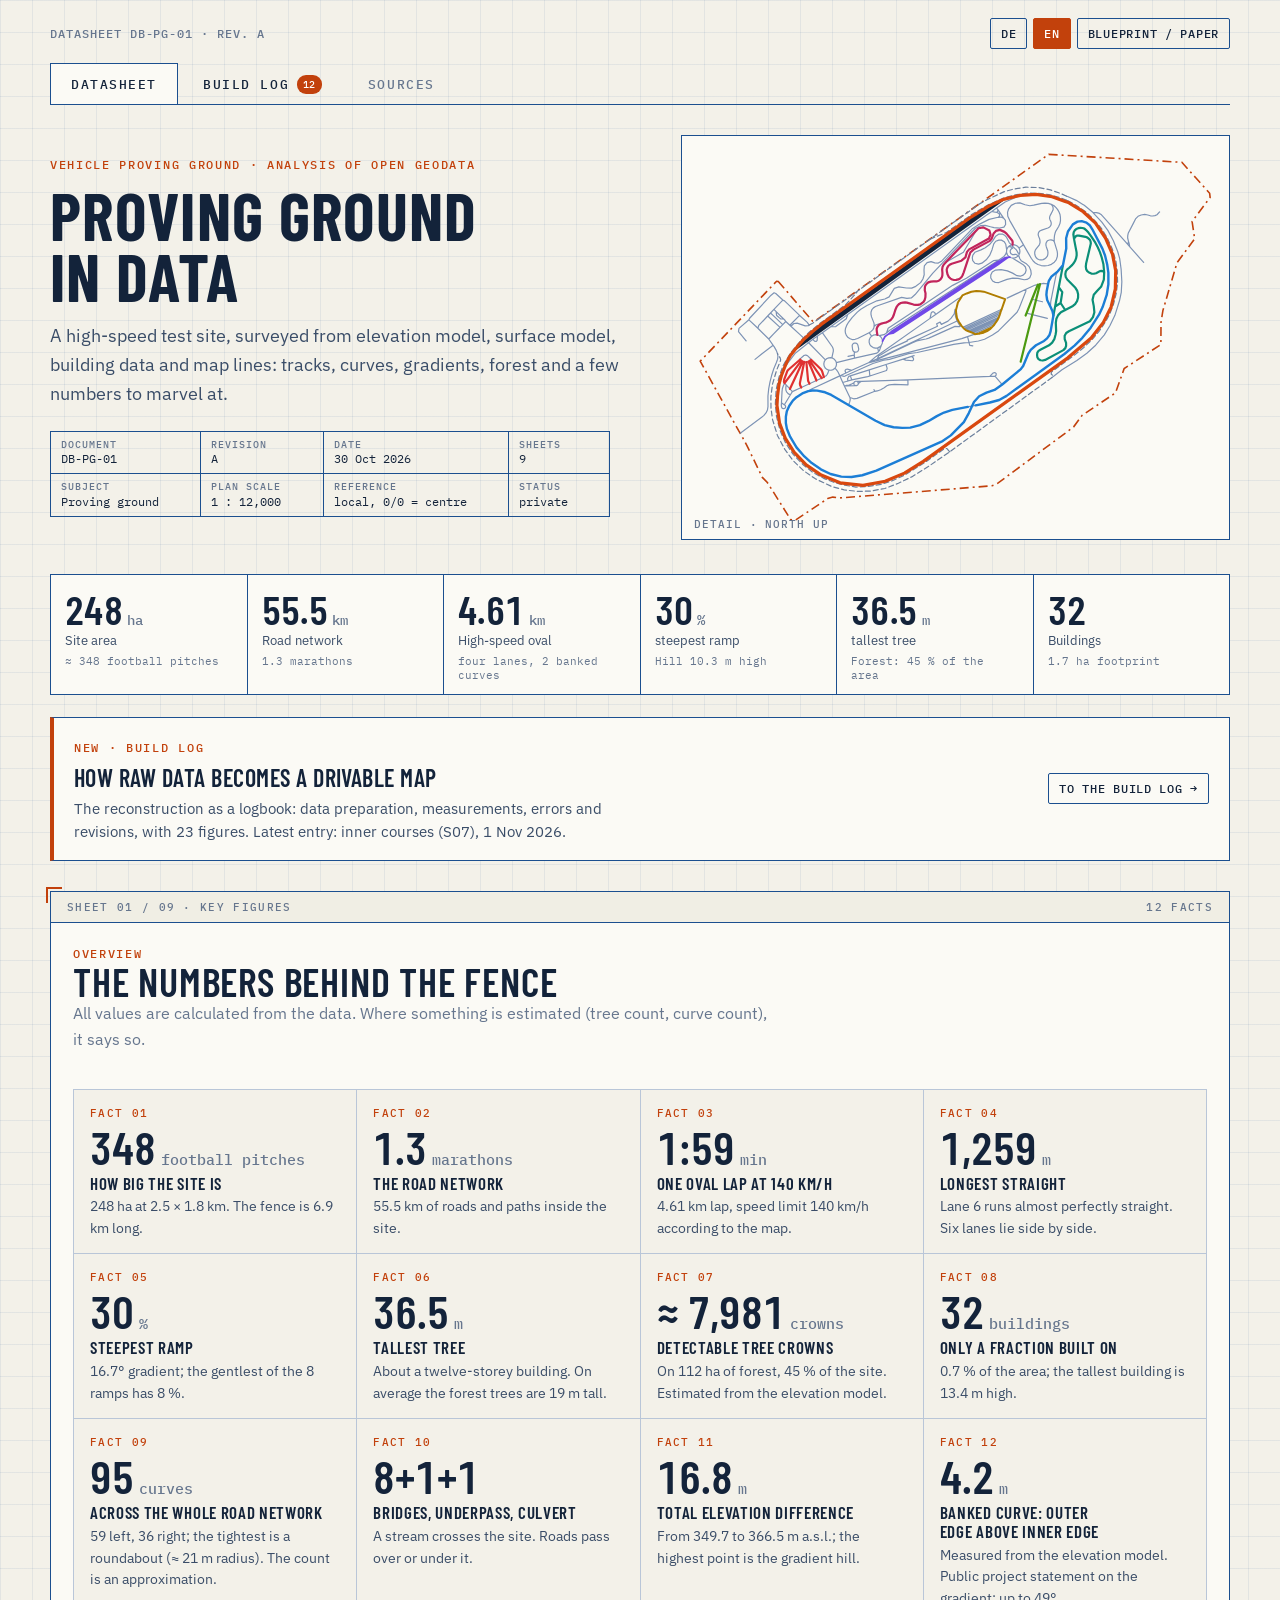
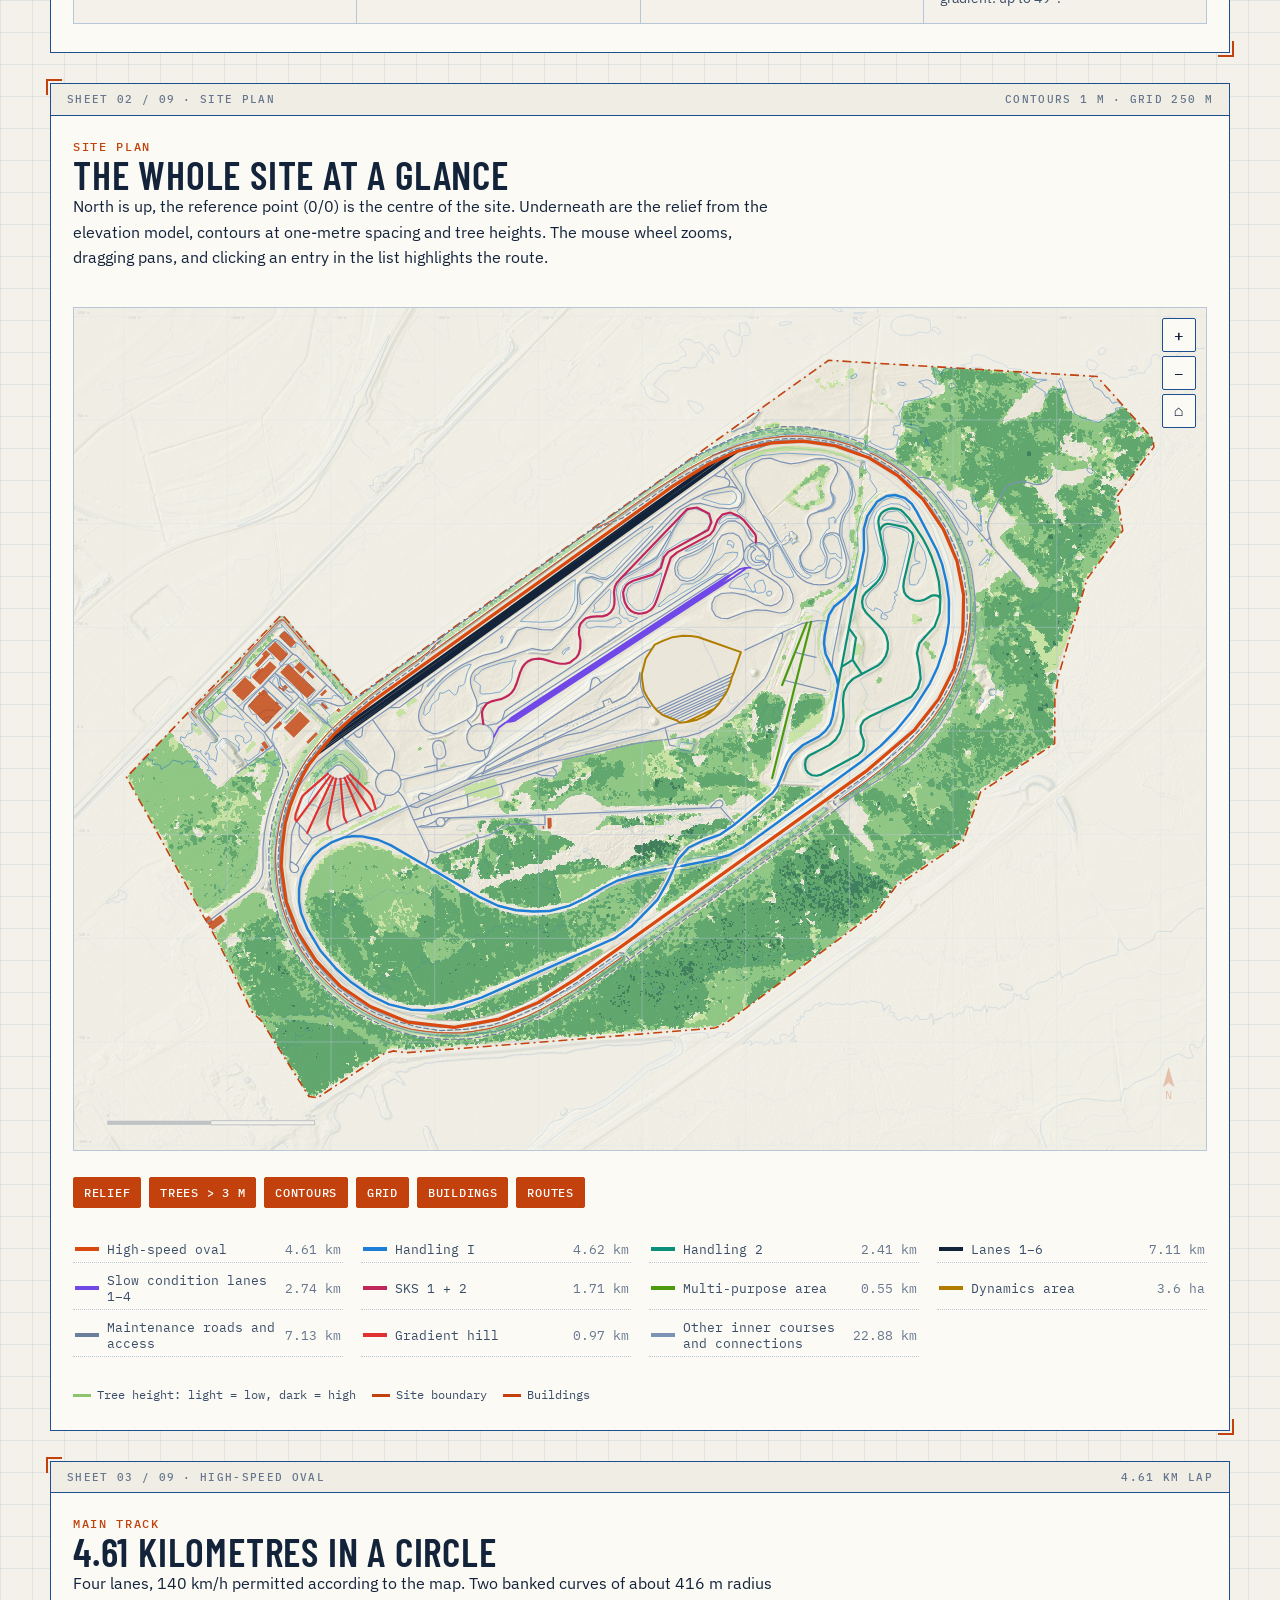
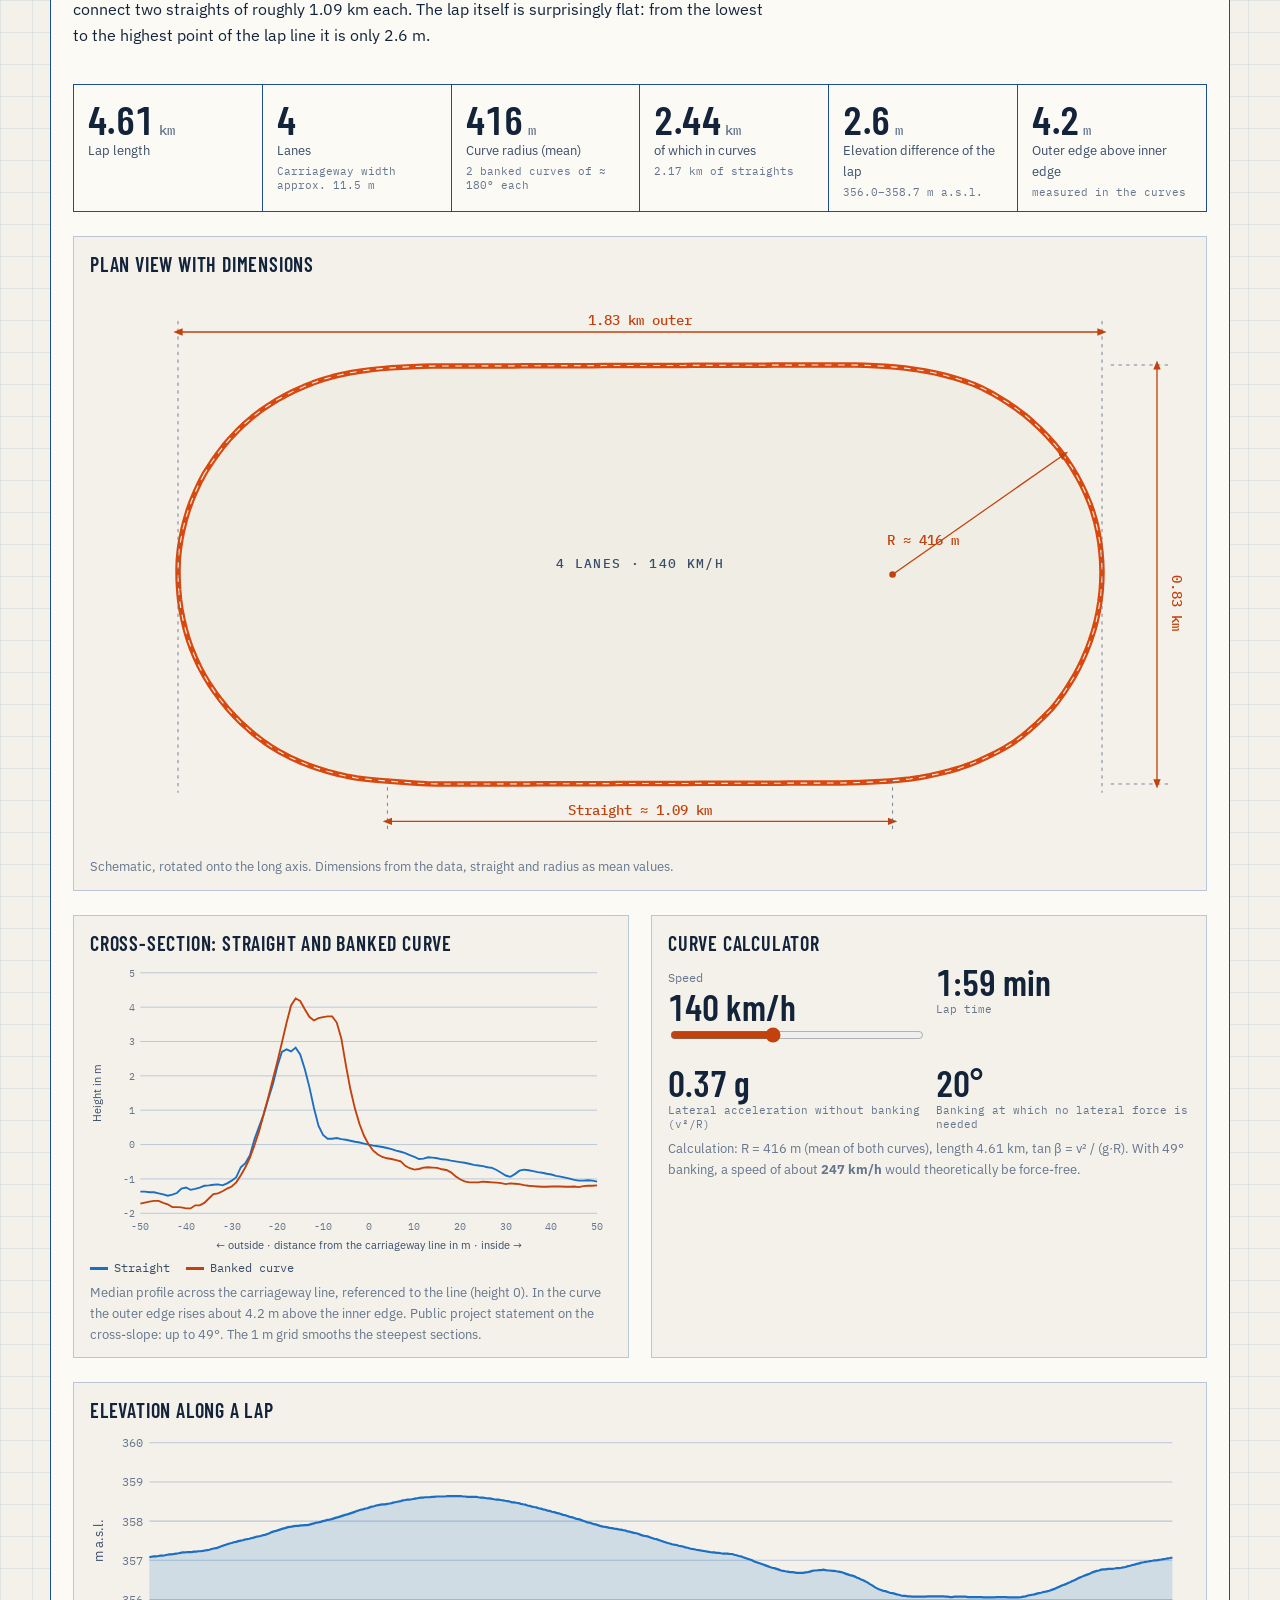
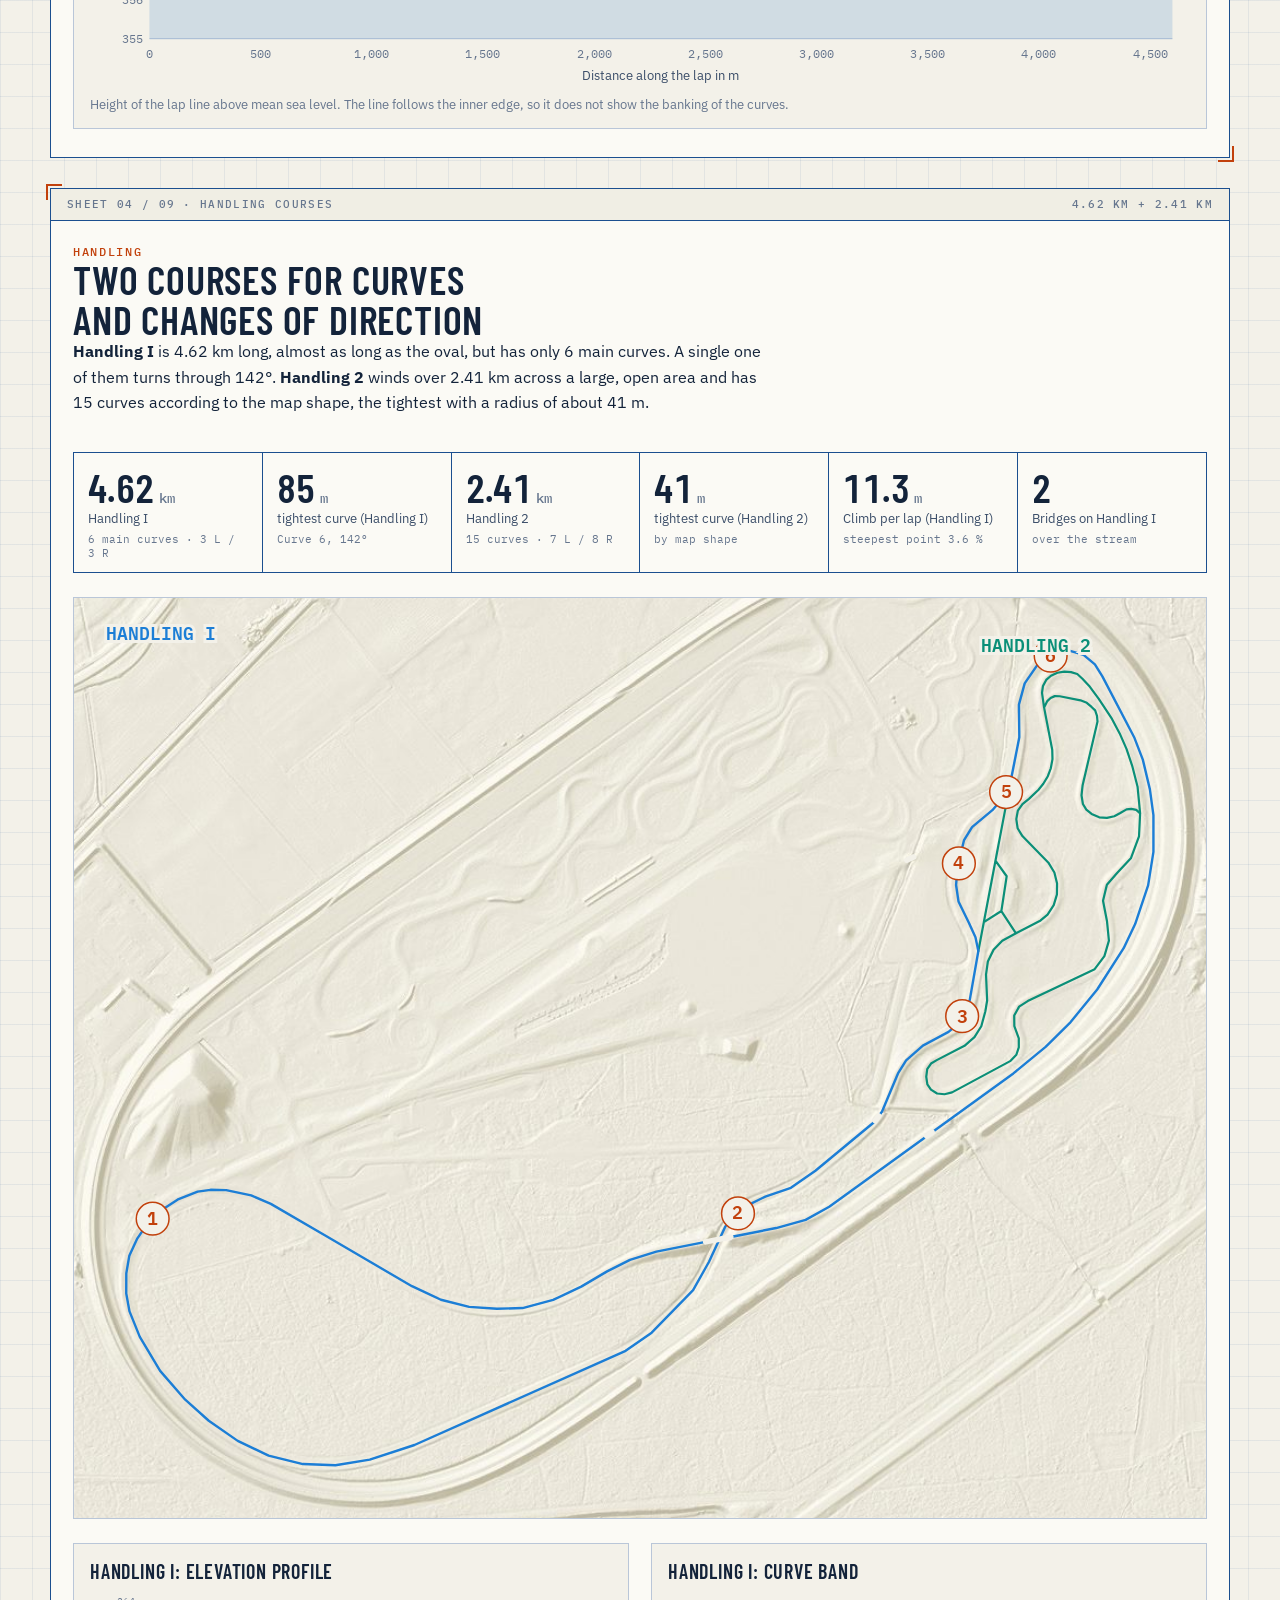
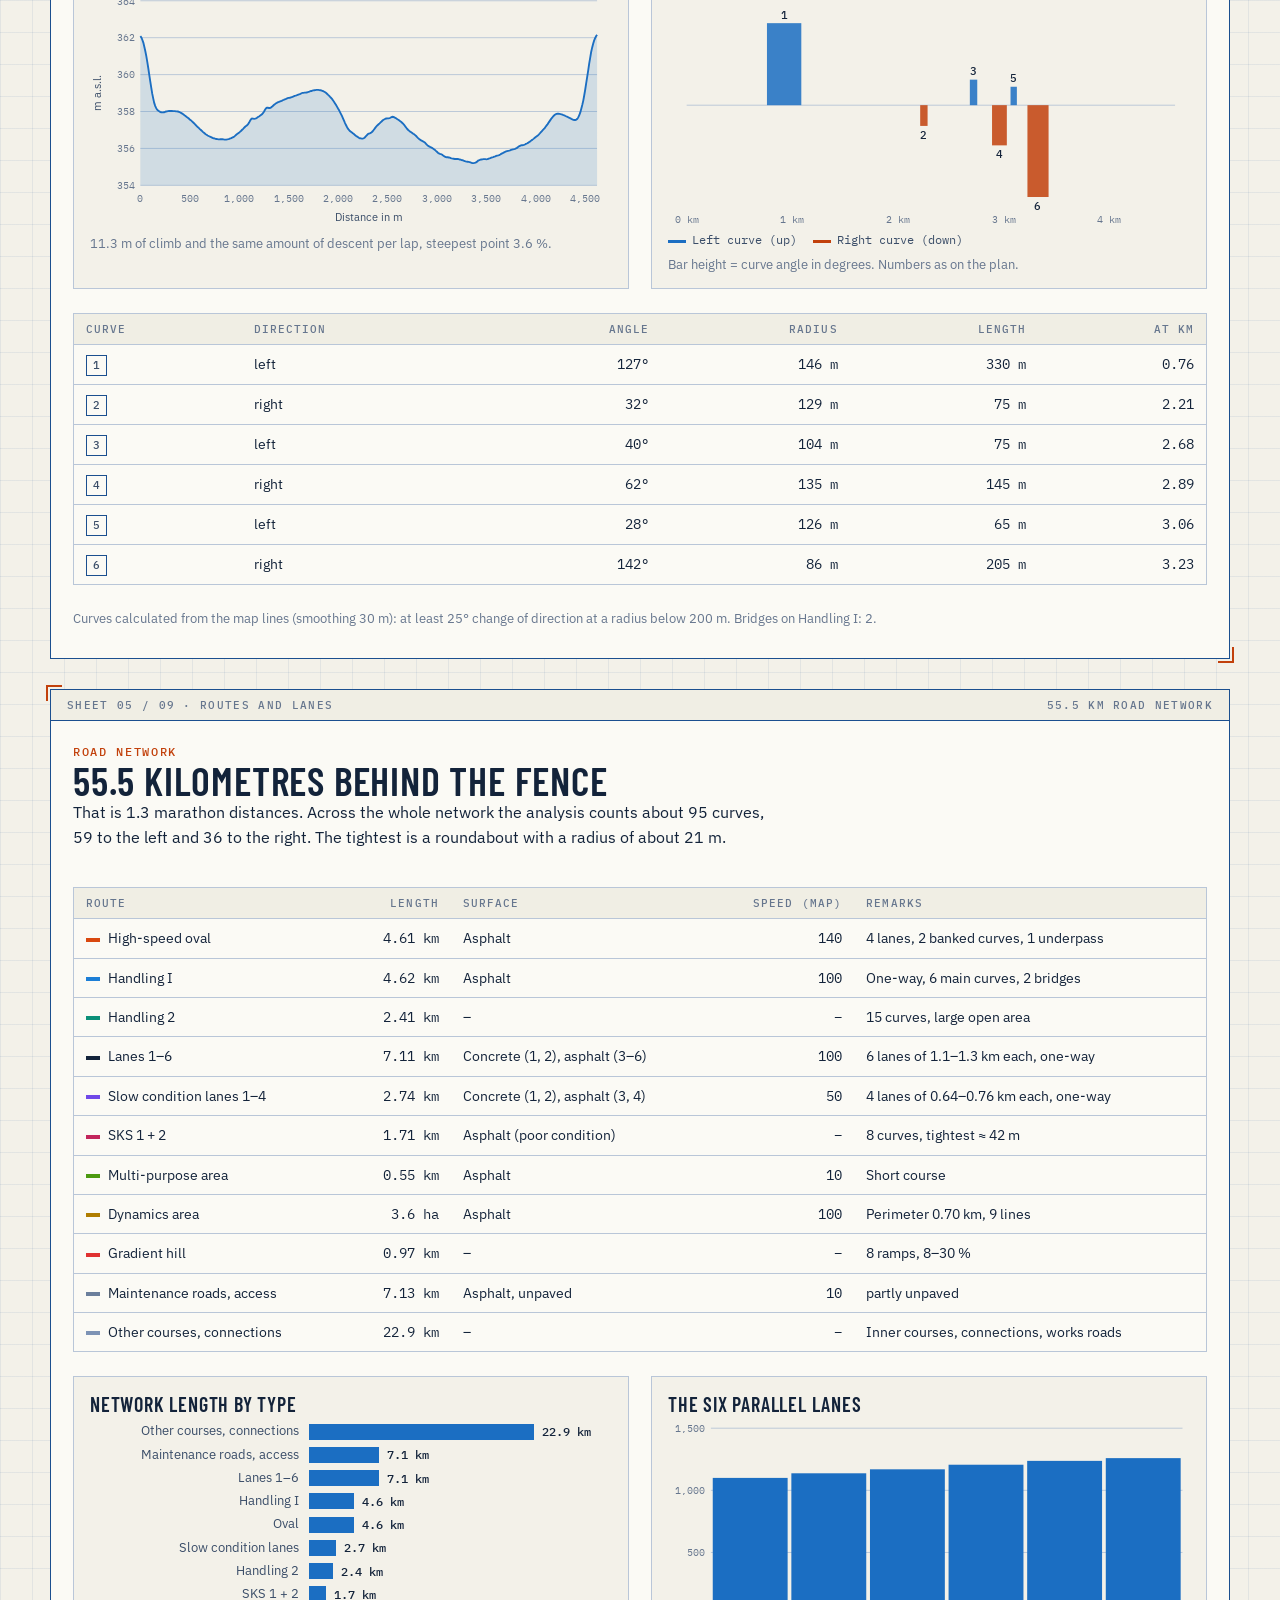
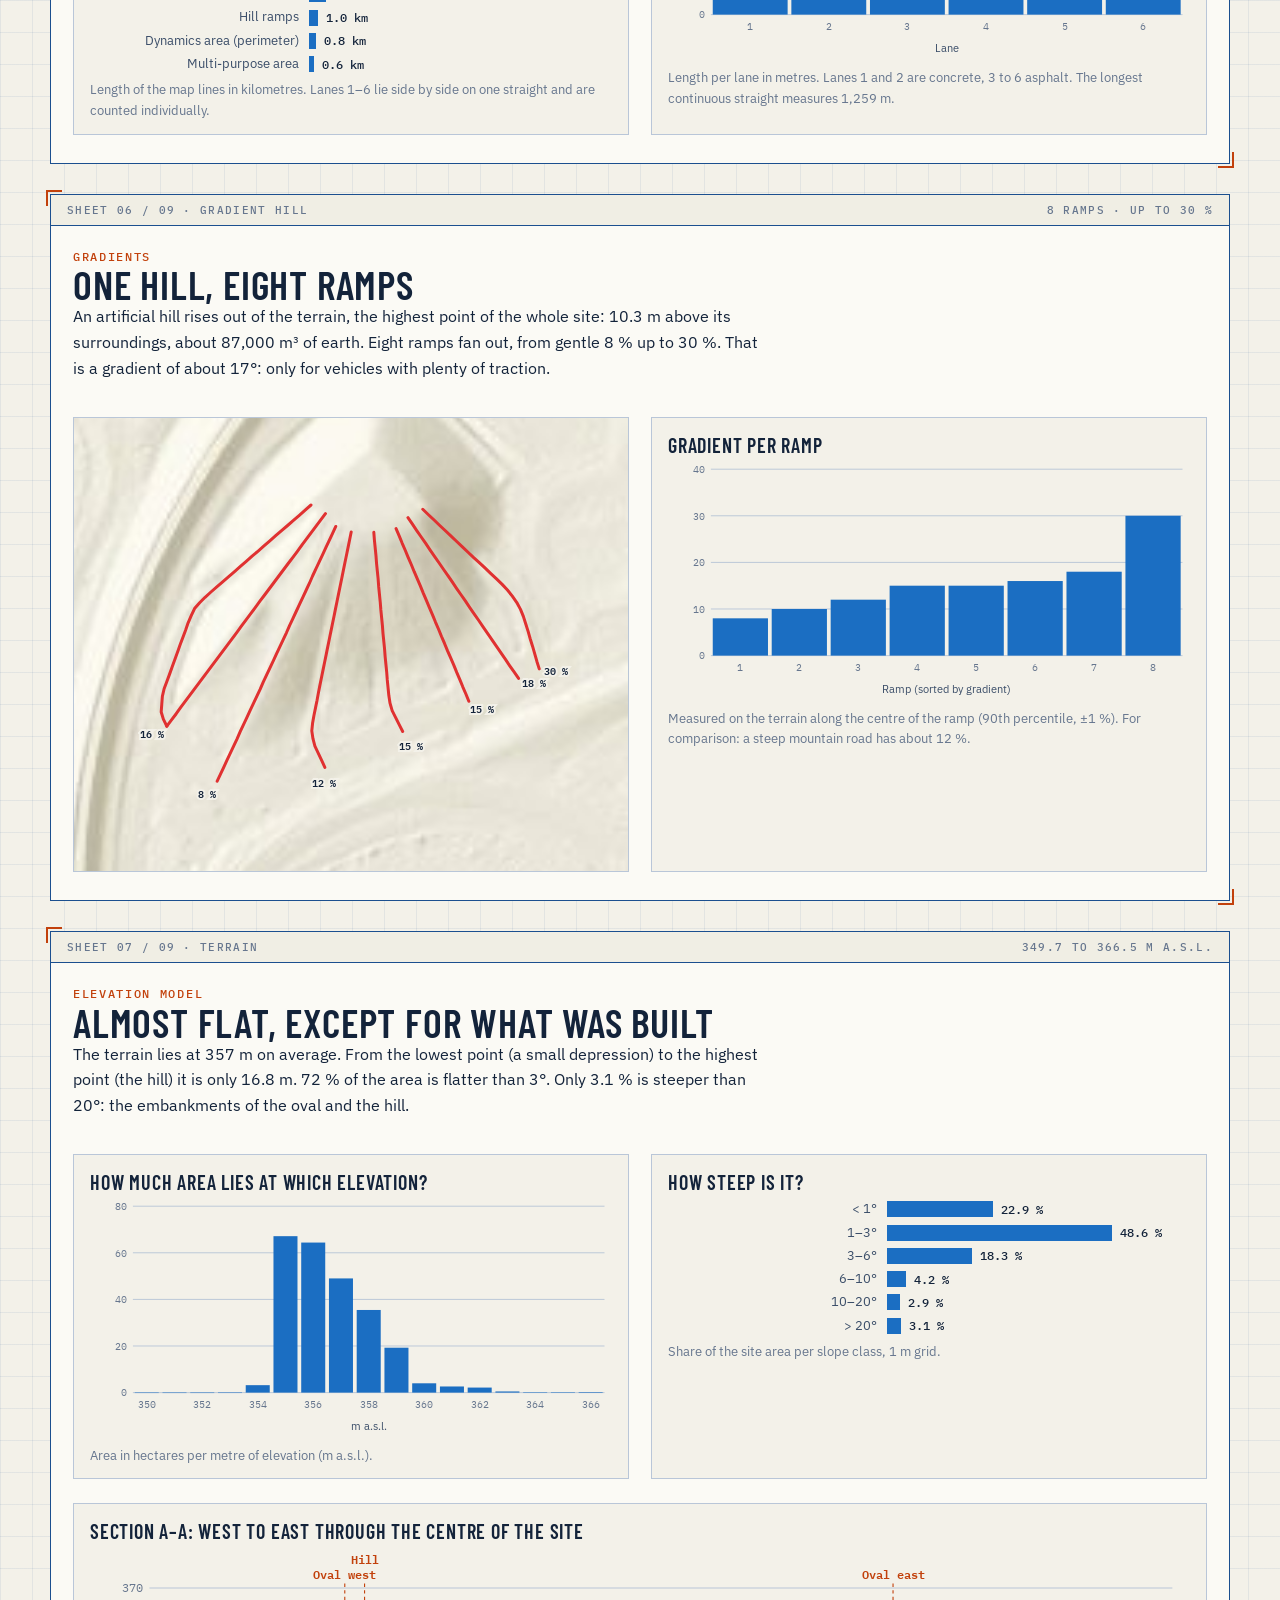
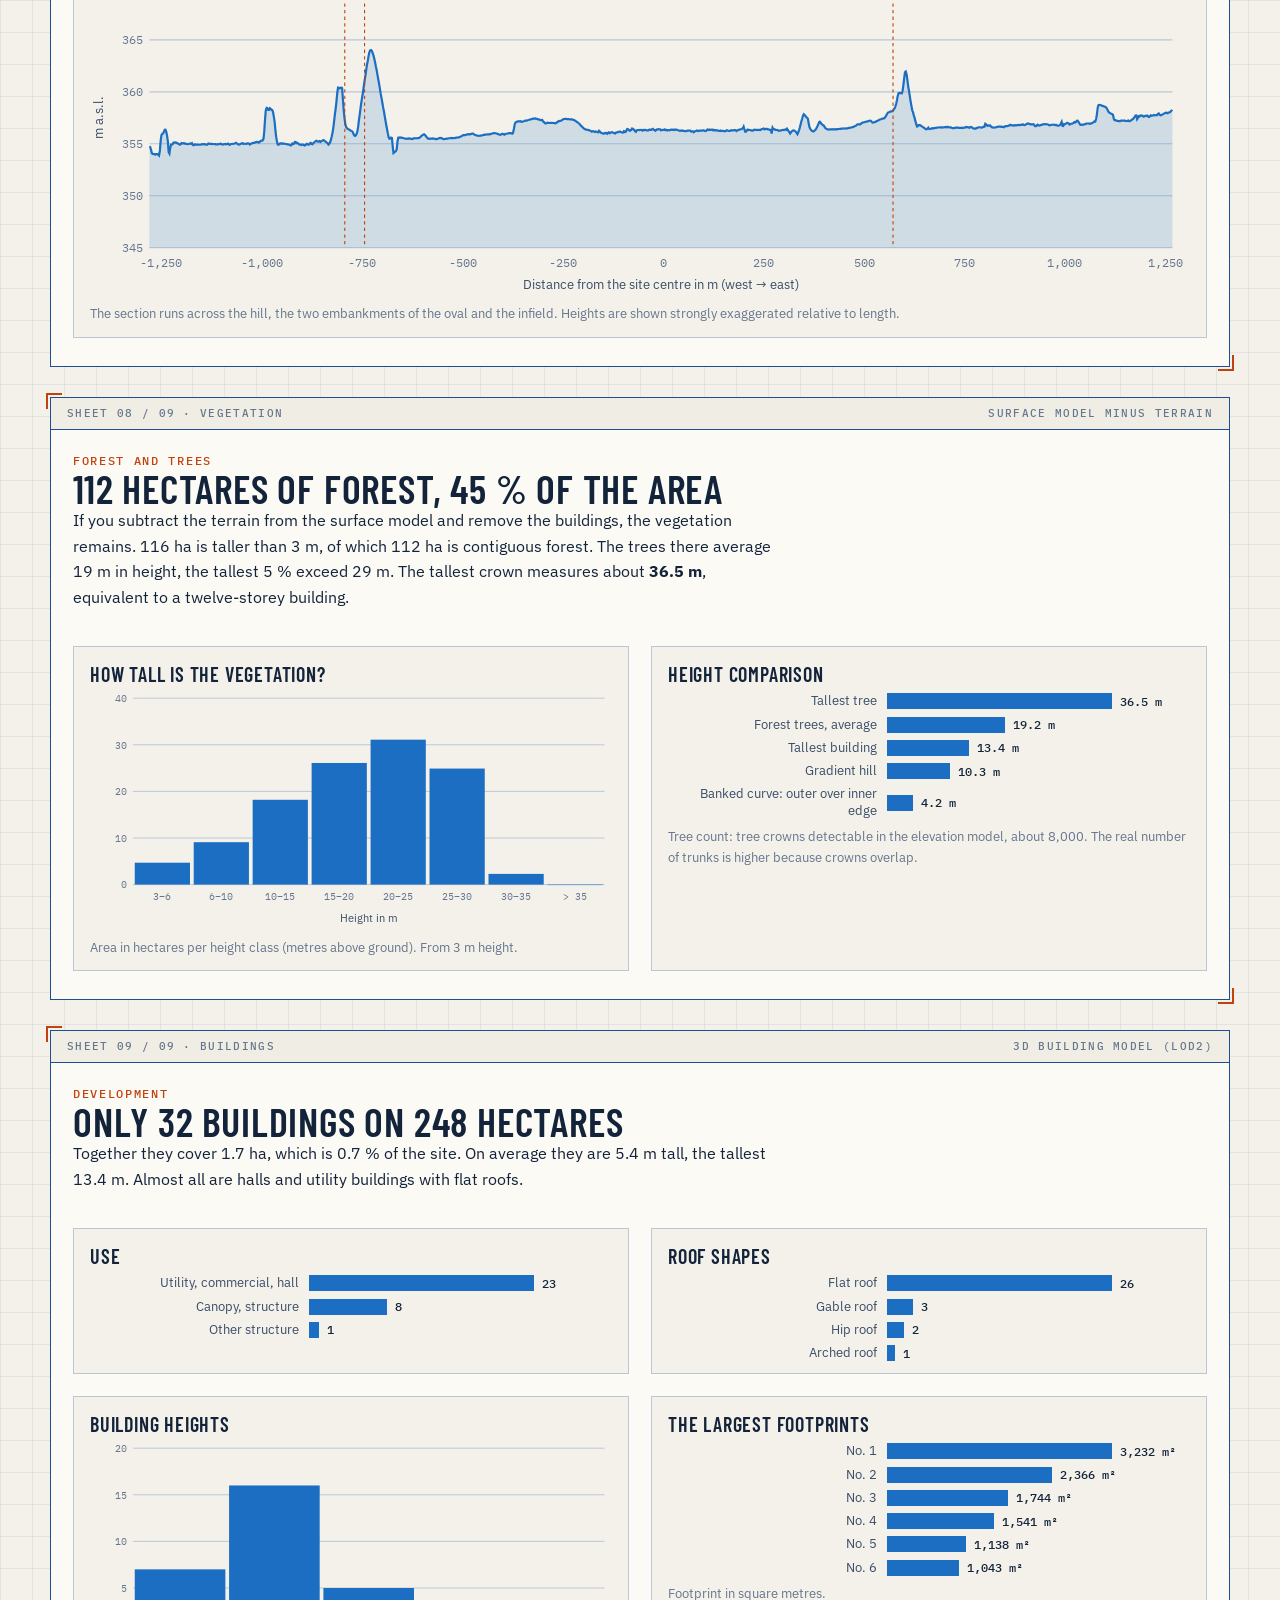
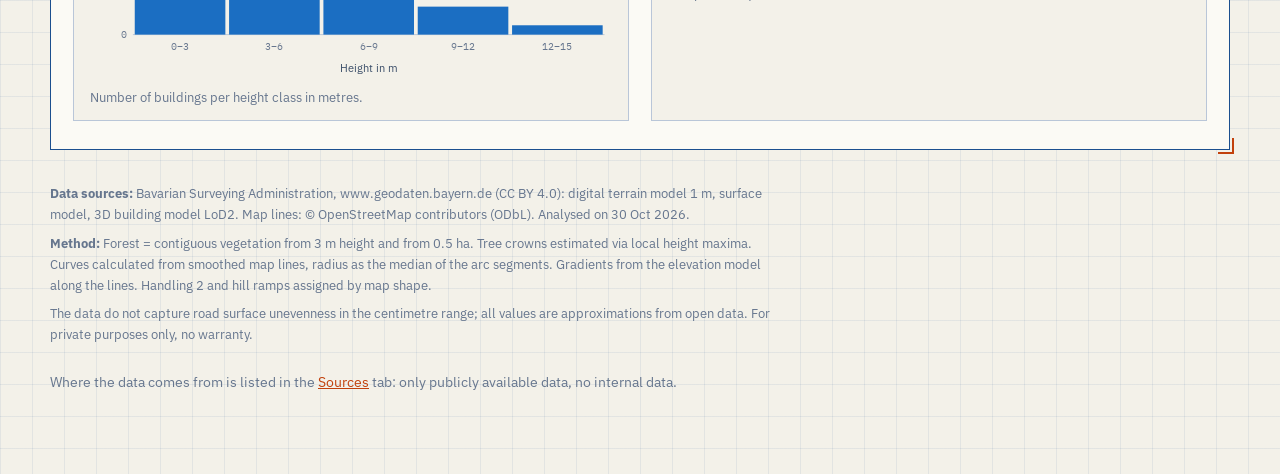
==== commit 24ef1491: "Baublog sichtbarer machen, Reiter Quellen ergänzen (DE/EN) - Tabs größer, Baublog-Tab mit Zähler, Hi" ====
--- a/index.html
+++ b/index.html
@@ -133,7 +133,16 @@
 @media (max-width:520px){.sb{padding:18px 14px 22px}.kpi b{font-size:32px}.sh{flex-direction:column;gap:2px}}
 /* Reiter */
 .tabs{display:flex;gap:4px;margin-top:14px;border-bottom:1px solid var(--line)}
-.tabs a{font:500 12px/1 var(--f-m);letter-spacing:.12em;text-transform:uppercase;color:var(--muted);text-decoration:none;padding:11px 16px;border:1px solid transparent;border-bottom:0;margin-bottom:-1px}
+.tabs a{font:500 13px/1 var(--f-m);letter-spacing:.12em;text-transform:uppercase;color:var(--muted);text-decoration:none;padding:14px 20px;border:1px solid transparent;border-bottom:0;margin-bottom:-1px;white-space:nowrap}
+.tabs{overflow-x:auto}
+.tabs a .cnt{margin-left:8px;font-size:10px;letter-spacing:.04em;padding:3px 6px;background:var(--accent);color:var(--accent-ink);border-radius:9px;vertical-align:1px}
+.tabs a.hl:not([aria-current]){color:var(--ink)}
+.blogcta{display:flex;gap:18px;align-items:center;justify-content:space-between;margin-top:22px;padding:16px 20px;border:1px solid var(--line);border-left:4px solid var(--accent);background:var(--panel)}
+.blogcta b{display:block;font:600 24px/1.15 var(--f-d);letter-spacing:.02em;text-transform:uppercase;margin-top:4px}
+.blogcta p{margin:6px 0 0;font-size:14.5px;color:var(--ink2);max-width:64ch}
+a.btn{text-decoration:none;display:inline-block;white-space:nowrap}
+.srcnote{margin-top:26px;font-size:13.5px;color:var(--muted)} .srcnote a{color:var(--accent)}
+@media (max-width:640px){.blogcta{flex-direction:column;align-items:flex-start}.tabs a{padding:13px 12px}}
 .tabs a:hover{color:var(--ink)} .tabs a[aria-current="page"]{color:var(--ink);background:var(--panel);border-color:var(--line)}
 </style>
 <script data-goatcounter="https://ericcarni.goatcounter.com/count" async src="https://gc.zgo.at/count.js"></script>
@@ -141,7 +150,7 @@
 <body>
 <div class="wrap">
 <div class="top"><span>Datenblatt DB-PG-01 · Rev. A</span><span class="tools"><button class="btn" id="lang-de" type="button" aria-pressed="true" aria-label="Deutsch" lang="de">DE</button><button class="btn" id="lang-en" type="button" aria-pressed="false" aria-label="English" lang="en">EN</button><button class="btn" id="themebtn" type="button" aria-label="Darstellung wechseln">Blaupause / Papier</button></span></div>
-<nav class="tabs" aria-label="Bereiche"><a href="./" aria-current="page">Datenblatt</a><a href="blog/">Baublog</a></nav>
+<nav class="tabs" aria-label="Bereiche"><a href="./" aria-current="page">Datenblatt</a><a href="blog/" class="hl">Baublog<span class="cnt">12</span></a><a href="quellen/">Quellen</a></nav>
 
 <header class="hero">
   <div>
@@ -161,11 +170,17 @@
 
 <div class="kpis"><div class="kpi"><b>248<i>ha</i></b><span>Geländefläche</span><small>≈ 348 Fußballfelder</small></div><div class="kpi"><b>55,5<i>km</i></b><span>Straßennetz</span><small>1,3 Marathons</small></div><div class="kpi"><b>4,61<i>km</i></b><span>Hochgeschwindigkeitsoval</span><small>vier Fahrstreifen, 2 Steilkurven</small></div><div class="kpi"><b>30<i>%</i></b><span>steilste Rampe</span><small>Hügel 10,3 m hoch</small></div><div class="kpi"><b>36,5<i>m</i></b><span>höchster Baum</span><small>Wald: 45 % der Fläche</small></div><div class="kpi"><b>32<i></i></b><span>Gebäude</span><small>1,7 ha Grundfläche</small></div></div>
 
+<aside class="blogcta" aria-label="Baublog">
+  <div><span class="eyebrow">Neu · Baublog</span><b>Wie aus Rohdaten eine befahrbare Karte wird</b>
+  <p>Der Nachbau als Logbuch: Datenaufbereitung, Messungen, Fehler und Revisionen, mit 23 Abbildungen. Letzter Eintrag: Innenkurse (S07), 01.11.2026.</p></div>
+  <a class="btn" href="blog/">Zum Baublog →</a>
+</aside>
+
 <!-- BLATT 1 -->
 <section class="sheet" id="fakten"><div class="sh"><span>Blatt 01 / 09 · Kennzahlen</span><span>12 Fakten</span></div>
 <div class="sb">
   <div class="col"><div class="eyebrow">Überblick</div><h2>Die Zahlen hinter dem Zaun</h2><p class="muted">Alle Werte sind aus den Daten gerechnet. Wo geschätzt wird (Baumzahl, Kurvenzählung), steht es dabei.</p></div>
-  <div class="facts"><div class="fact"><span class="no">FAKT 01</span><b>348<i>Fußballfelder</i></b><h3>So groß ist das Gelände</h3><p>248 ha bei 2,5 × 1,8 km. Der Zaun ist 6,9 km lang.</p></div><div class="fact"><span class="no">FAKT 02</span><b>1,3<i>Marathons</i></b><h3>Das Straßennetz</h3><p>55,5 km Fahrbahn und Wege innerhalb des Geländes.</p></div><div class="fact"><span class="no">FAKT 03</span><b>1:59<i>min</i></b><h3>Eine Oval-Runde bei 140 km/h</h3><p>4,61 km Rundkurs, Tempolimit laut Karte 140 km/h.</p></div><div class="fact"><span class="no">FAKT 04</span><b>1.259<i>m</i></b><h3>Längste Gerade</h3><p>Die Spur 6 läuft nahezu schnurgerade. Sechs Spuren liegen nebeneinander.</p></div><div class="fact"><span class="no">FAKT 05</span><b>30<i>%</i></b><h3>Steilste Rampe</h3><p>16,7° Steigung, die sanfteste der 8 Rampen hat 8 %.</p></div><div class="fact"><span class="no">FAKT 06</span><b>36,5<i>m</i></b><h3>Höchster Baum</h3><p>Etwa ein zwölfstöckiges Haus. Im Mittel sind die Waldbäume 19 m hoch.</p></div><div class="fact"><span class="no">FAKT 07</span><b>≈ 7.981<i>Kronen</i></b><h3>Erkennbare Baumkronen</h3><p>Auf 112 ha Wald, 45 % des Geländes. Geschätzt aus dem Höhenmodell.</p></div><div class="fact"><span class="no">FAKT 08</span><b>32<i>Gebäude</i></b><h3>Nur ein Bruchteil bebaut</h3><p>0,7 % der Fläche, das höchste Gebäude ist 13,4 m hoch.</p></div><div class="fact"><span class="no">FAKT 09</span><b>95<i>Kurven</i></b><h3>Im gesamten Straßennetz</h3><p>59 links, 36 rechts, die engste ist ein Kreisel (≈ 21 m Radius). Zählung ist eine Näherung.</p></div><div class="fact"><span class="no">FAKT 10</span><b>8+1+1<i></i></b><h3>Brücken, Unterführung, Durchlass</h3><p>Ein Bach quert das Gelände. Straßen führen darüber oder darunter hindurch.</p></div><div class="fact"><span class="no">FAKT 11</span><b>16,8<i>m</i></b><h3>Höhenunterschied gesamt</h3><p>Von 349,7 bis 366,5 m ü. NN, der höchste Punkt ist der Steigungshügel.</p></div><div class="fact"><span class="no">FAKT 12</span><b>4,2<i>m</i></b><h3>Steilkurve: Außenkante über Innenkante</h3><p>Aus dem Höhenmodell gemessen. Planungswert der Neigung: bis 49°.</p></div></div>
+  <div class="facts"><div class="fact"><span class="no">FAKT 01</span><b>348<i>Fußballfelder</i></b><h3>So groß ist das Gelände</h3><p>248 ha bei 2,5 × 1,8 km. Der Zaun ist 6,9 km lang.</p></div><div class="fact"><span class="no">FAKT 02</span><b>1,3<i>Marathons</i></b><h3>Das Straßennetz</h3><p>55,5 km Fahrbahn und Wege innerhalb des Geländes.</p></div><div class="fact"><span class="no">FAKT 03</span><b>1:59<i>min</i></b><h3>Eine Oval-Runde bei 140 km/h</h3><p>4,61 km Rundkurs, Tempolimit laut Karte 140 km/h.</p></div><div class="fact"><span class="no">FAKT 04</span><b>1.259<i>m</i></b><h3>Längste Gerade</h3><p>Die Spur 6 läuft nahezu schnurgerade. Sechs Spuren liegen nebeneinander.</p></div><div class="fact"><span class="no">FAKT 05</span><b>30<i>%</i></b><h3>Steilste Rampe</h3><p>16,7° Steigung, die sanfteste der 8 Rampen hat 8 %.</p></div><div class="fact"><span class="no">FAKT 06</span><b>36,5<i>m</i></b><h3>Höchster Baum</h3><p>Etwa ein zwölfstöckiges Haus. Im Mittel sind die Waldbäume 19 m hoch.</p></div><div class="fact"><span class="no">FAKT 07</span><b>≈ 7.981<i>Kronen</i></b><h3>Erkennbare Baumkronen</h3><p>Auf 112 ha Wald, 45 % des Geländes. Geschätzt aus dem Höhenmodell.</p></div><div class="fact"><span class="no">FAKT 08</span><b>32<i>Gebäude</i></b><h3>Nur ein Bruchteil bebaut</h3><p>0,7 % der Fläche, das höchste Gebäude ist 13,4 m hoch.</p></div><div class="fact"><span class="no">FAKT 09</span><b>95<i>Kurven</i></b><h3>Im gesamten Straßennetz</h3><p>59 links, 36 rechts, die engste ist ein Kreisel (≈ 21 m Radius). Zählung ist eine Näherung.</p></div><div class="fact"><span class="no">FAKT 10</span><b>8+1+1<i></i></b><h3>Brücken, Unterführung, Durchlass</h3><p>Ein Bach quert das Gelände. Straßen führen darüber oder darunter hindurch.</p></div><div class="fact"><span class="no">FAKT 11</span><b>16,8<i>m</i></b><h3>Höhenunterschied gesamt</h3><p>Von 349,7 bis 366,5 m ü. NN, der höchste Punkt ist der Steigungshügel.</p></div><div class="fact"><span class="no">FAKT 12</span><b>4,2<i>m</i></b><h3>Steilkurve: Außenkante über Innenkante</h3><p>Aus dem Höhenmodell gemessen. Öffentliche Projektangabe zur Neigung: bis 49°.</p></div></div>
 </div></section>
 
 <!-- BLATT 2 -->
@@ -204,7 +219,7 @@
   <div class="grid2">
     <div class="card"><h3>Querschnitt: Gerade und Steilkurve</h3><div class="chart" id="c-cs"></div>
       <div class="leg"><span><i style="background:var(--cy)"></i>Gerade</span><span><i style="background:var(--accent)"></i>Steilkurve</span></div>
-      <p class="note">Medianprofil quer zur Fahrbahnlinie, auf die Linie bezogen (Höhe 0). In der Kurve steigt die Außenkante rund 4,2 m über die Innenkante. Planungswert der Querneigung laut Bauunterlagen: bis 49°. Das 1-m-Raster glättet die steilsten Abschnitte.</p></div>
+      <p class="note">Medianprofil quer zur Fahrbahnlinie, auf die Linie bezogen (Höhe 0). In der Kurve steigt die Außenkante rund 4,2 m über die Innenkante. Öffentliche Projektangabe zur Querneigung: bis 49°. Das 1-m-Raster glättet die steilsten Abschnitte.</p></div>
     <div class="card"><h3>Kurvenrechner</h3>
       <div class="calc" style="margin-top:10px">
         <div><label for="v" class="mono muted" style="font-size:12px">Tempo</label><output id="o-v">140 km/h</output><input id="v" type="range" min="60" max="260" step="5" value="140"></div>
@@ -295,6 +310,7 @@
   <p><b>Datenquellen:</b> Bayerische Vermessungsverwaltung, www.geodaten.bayern.de (CC BY 4.0): Digitales Geländemodell 1 m, Oberflächenmodell, 3D-Gebäudemodell LoD2. Kartenlinien: © OpenStreetMap-Mitwirkende (ODbL). Ausgewertet am 30.10.2026.</p>
   <p><b>Methodik:</b> Wald = zusammenhängender Bewuchs ab 3 m Höhe und ab 0,5 ha. Baumkronen über lokale Höhenmaxima geschätzt. Kurven aus geglätteten Kartenlinien berechnet, Radius als Median der Bogenstücke. Steigungen aus dem Höhenmodell entlang der Linien. Zuordnung von Handling 2 und Hügelrampen nach Kartenform.</p>
   <p>Die Daten messen keine Fahrbahn-Unebenheiten im Zentimeterbereich; alle Werte sind Näherungen aus offenen Daten. Nur für private Zwecke, ohne Gewähr.</p>
+  <p class="srcnote">Woher die Daten stammen, steht im Reiter <a href="quellen/">Quellen</a>: nur öffentlich verfügbare Daten, keine internen Daten.</p>
 </footer>
 </div>
 <div class="tip" id="tip" hidden></div>
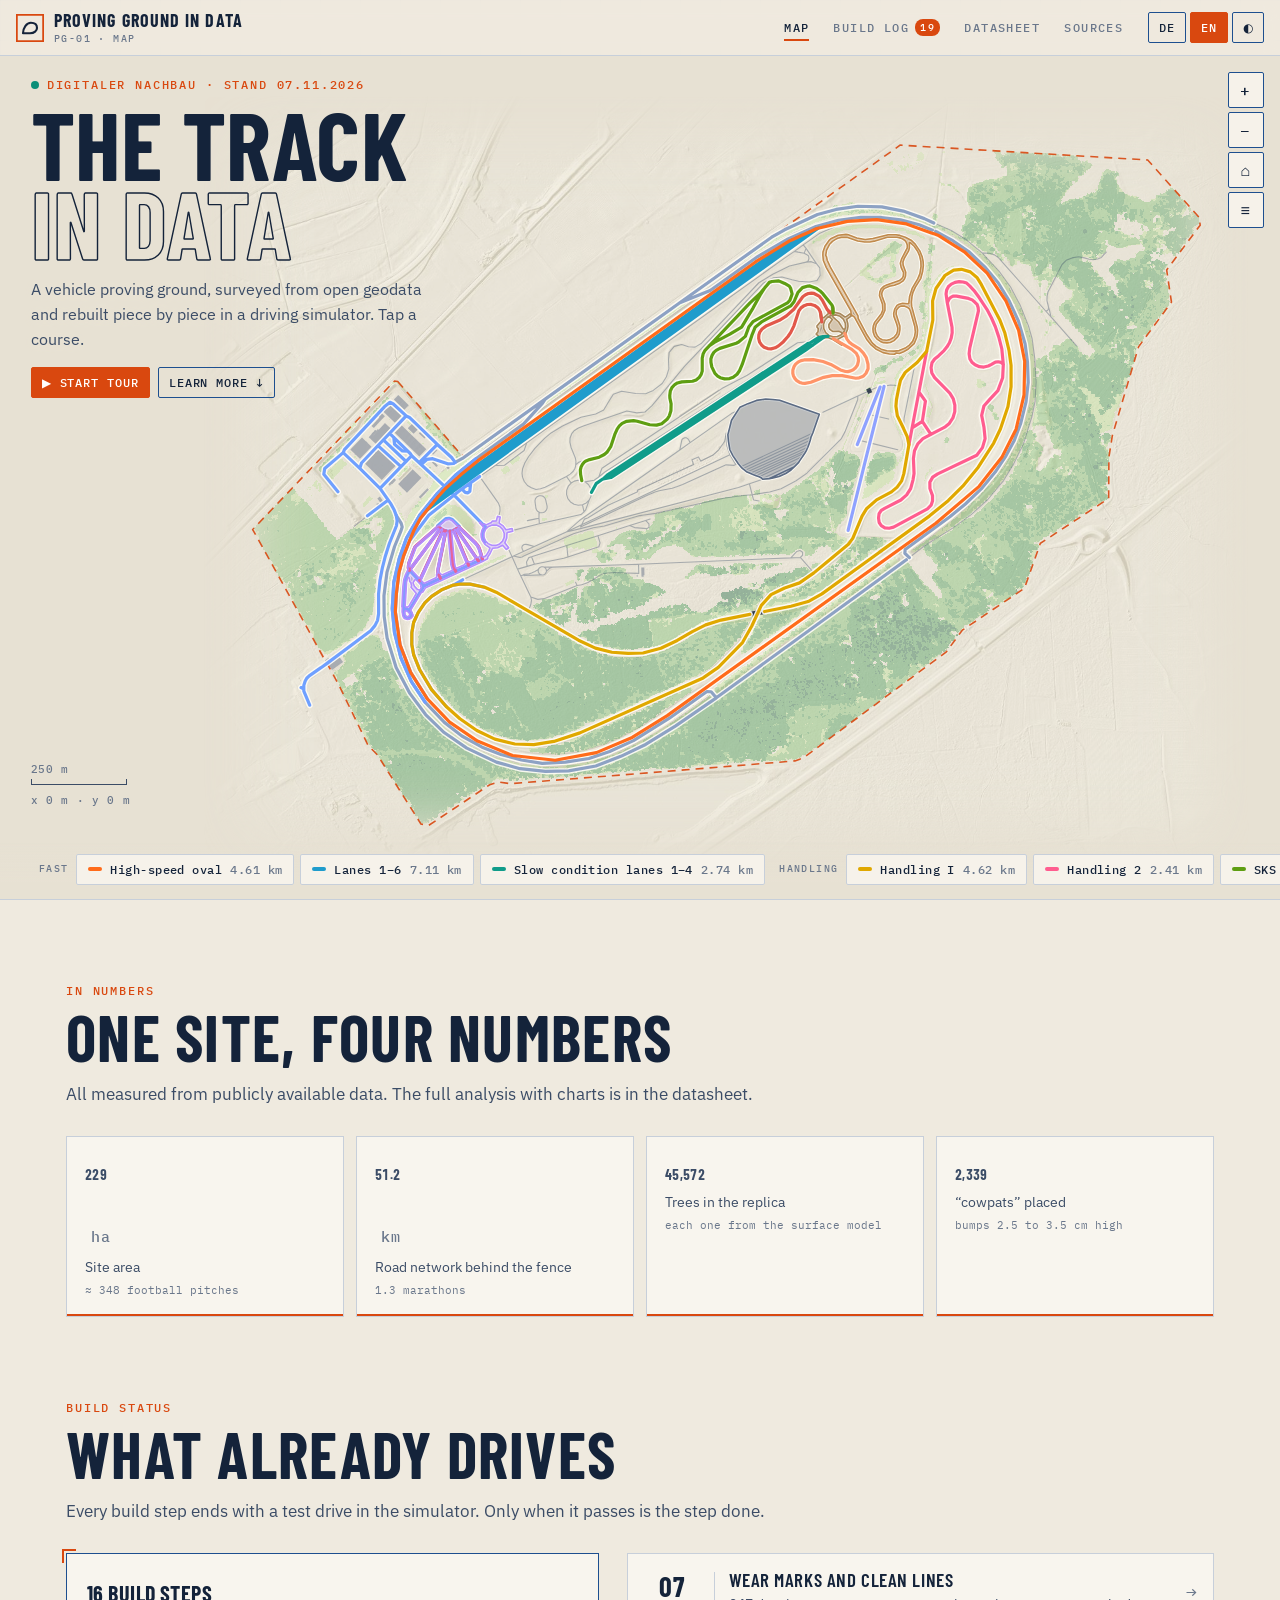
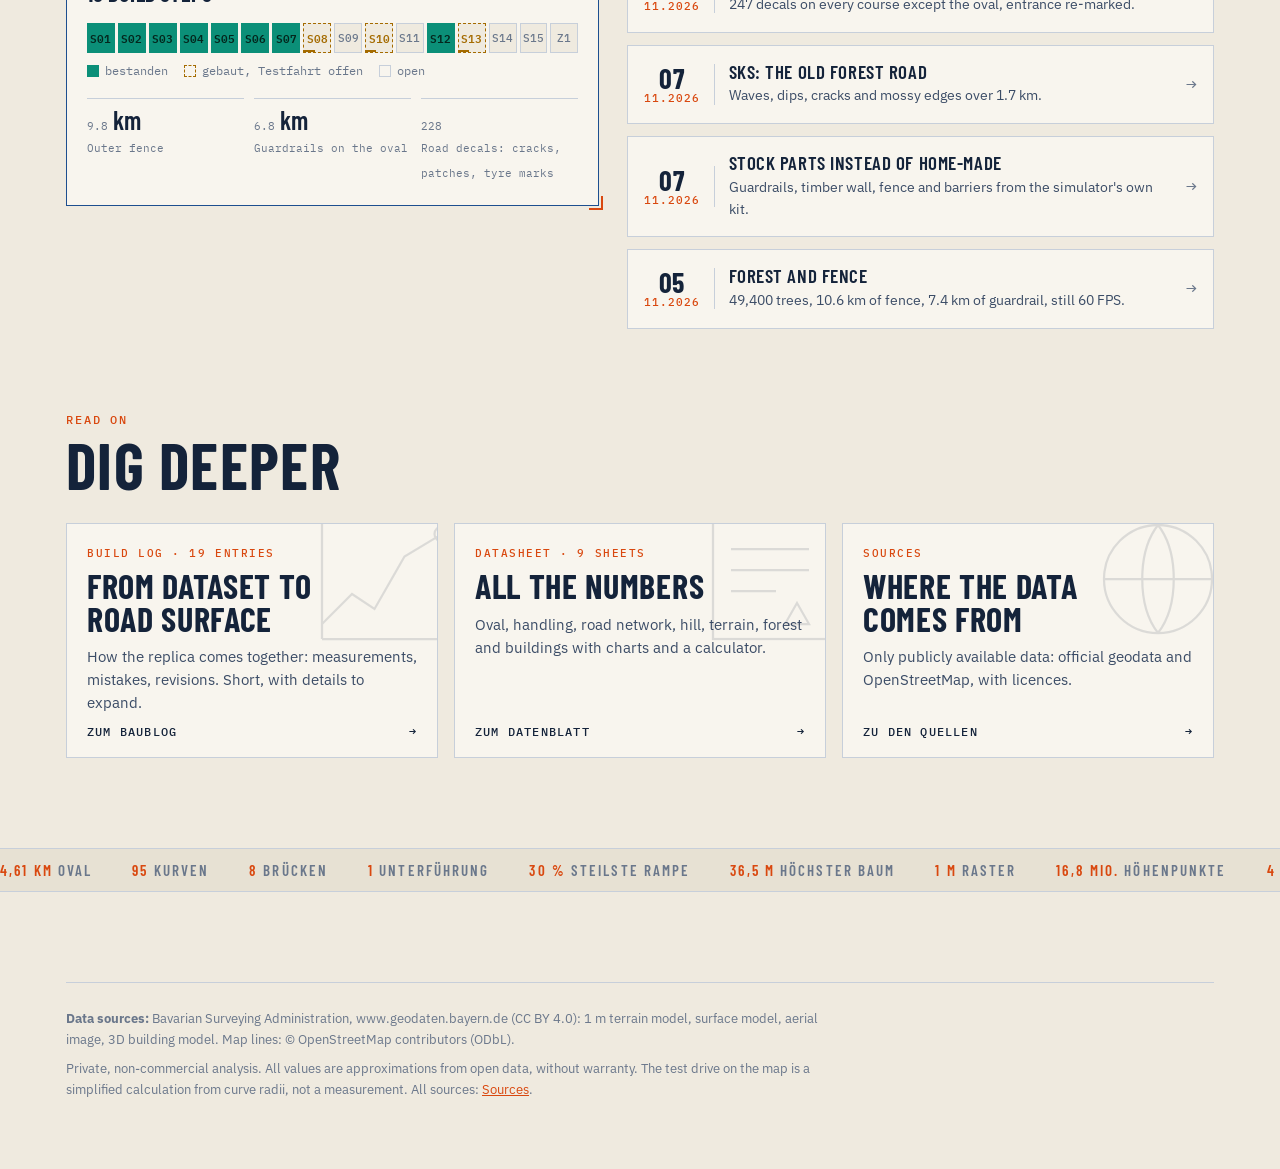
==== commit ffd59fac: "Neue Startseite mit interaktiver Karte, Baublog in Kapiteln - Startseite: Karte aller Kurse zum Ankl" ====
--- a/index.html
+++ b/index.html
@@ -4,411 +4,594 @@
 <meta charset="utf-8">
 <meta name="viewport" content="width=device-width,initial-scale=1,viewport-fit=cover">
 <title>Prüfgelände in Daten</title>
-<meta name="description" content="Technisches Datenblatt eines Fahrzeug-Prüfgeländes: Strecken, Kurven, Steigungen, Wald und Gebäude, ausgewertet aus offenen Höhen- und Kartendaten.">
+<meta name="description" content="Interaktive Karte eines Fahrzeug-Prüfgeländes aus offenen Geodaten: alle Kurse zum Anklicken, mit Kennzahlen, Testfahrt und Baustand des digitalen Nachbaus.">
 <meta name="robots" content="noindex,nofollow">
 <link rel="preconnect" href="https://fonts.googleapis.com">
 <link rel="preconnect" href="https://fonts.gstatic.com" crossorigin>
 <link rel="stylesheet" href="https://fonts.googleapis.com/css2?family=Barlow+Condensed:wght@500;600;700&family=IBM+Plex+Mono:wght@400;500;600&family=IBM+Plex+Sans:wght@400;500;600&display=swap">
+<link rel="stylesheet" href="assets/site.css">
 <style>
-:root{
-  --bg:#0a1e3c; --panel:#0c2549; --panel2:#0f2d57; --ink:#e8f1ff; --ink2:#b3c8e8; --muted:#7f9cc6;
-  --line:#2c5a99; --line2:#1d4274; --grid:rgba(120,170,255,.09); --accent:#ffb000; --accent-ink:#1a1200;
-  --cy:#5ec8ff; --dim:rgba(7,22,46,.62); --tip:#e8f1ff; --tipink:#0a1e3c;
-  --c-oval:#ffb000; --c-h1:#5ec8ff; --c-h2:#4fe3c1; --c-spur:#f2f6ff; --c-zust:#b69cff; --c-sks:#ff7eb6; --c-multi:#9fe870; --c-dyn:#ffd166;
-  --c-wart:#8aa6cf; --c-other:#5f86bd; --c-ramp:#ff5a4f; --c-bld:#ff9a5c; --c-bridge:#0a1e3c;
-  --f-d:"Barlow Condensed","Arial Narrow",Arial,sans-serif; --f-b:"IBM Plex Sans",system-ui,-apple-system,"Segoe UI",sans-serif; --f-m:"IBM Plex Mono",ui-monospace,Menlo,Consolas,monospace;
-  color-scheme:dark;
+/* ---------- Karte ---------- */
+.stage{position:relative;z-index:1;height:calc(100svh - 56px);min-height:560px;overflow:hidden;background:var(--bg2);border-bottom:1px solid var(--line2)}
+#map{position:absolute;inset:0;width:100%;height:100%;display:block;cursor:grab;touch-action:none;user-select:none;-webkit-user-select:none}
+#map.drag{cursor:grabbing}
+.relief-l{display:none}
+:root[data-theme="light"] .relief-d{display:none} :root[data-theme="light"] .relief-l{display:inline}
+@media (prefers-color-scheme:light){:root:not([data-theme="dark"]) .relief-d{display:none}:root:not([data-theme="dark"]) .relief-l{display:inline}}
+#L-relief{opacity:.55;transition:opacity .6s} #L-trees{opacity:.42;transition:opacity .6s}
+:root[data-theme="light"] #L-relief{opacity:.8}
+.site{fill:none;stroke:var(--accent);stroke-width:calc(var(--k) * 1.6px);stroke-dasharray:calc(var(--k) * 8px) calc(var(--k) * 6px);animation:ants 30s linear infinite;opacity:.9}
+@keyframes ants{to{stroke-dashoffset:calc(var(--k) * -280px)}}
+.net{fill:none;stroke:var(--ink2);stroke-width:calc(var(--k) * 1.1px);opacity:.38;stroke-linecap:round;stroke-linejoin:round}
+.brg{fill:none;stroke:var(--ink);stroke-width:calc(var(--k) * 5px);opacity:.8}
+.bld{fill:var(--muted);opacity:.5;stroke:none}
+.cs{fill:none;stroke:var(--casing);stroke-linecap:round;stroke-linejoin:round;stroke-width:calc(var(--k) * 6px)}
+.ln{fill:none;stroke:var(--c);stroke-linecap:round;stroke-linejoin:round;stroke-width:calc(var(--k) * 3.2px);transition:stroke-width .3s,opacity .4s}
+.ar .ln{fill:var(--c);fill-opacity:.32;fill-rule:evenodd;stroke-width:calc(var(--k) * 1.6px)}
+.ar .cs{fill:none;stroke-width:calc(var(--k) * 3.5px)}
+.hit{fill:none;stroke:transparent;stroke-width:calc(var(--k) * 18px);stroke-linecap:round;pointer-events:stroke;cursor:pointer}
+.ar .hit{fill:transparent;pointer-events:all}
+.crs{transition:opacity .45s}
+.crs:hover .ln,.crs.hov .ln{stroke-width:calc(var(--k) * 5px)}
+#map.sel .crs:not(.on){opacity:.22}
+#map.sel .netg{opacity:.5}
+.crs.on .ln{stroke-width:calc(var(--k) * 5px)}
+.glow{fill:none;stroke:var(--c);stroke-linecap:round;stroke-linejoin:round;stroke-width:calc(var(--k) * 16px);opacity:0;pointer-events:none}
+.crs.on .glow{animation:pulse 2.2s ease-in-out infinite}
+@keyframes pulse{0%,100%{opacity:.1}50%{opacity:.32}}
+.flow{fill:none;stroke:var(--bg);stroke-linecap:round;stroke-width:calc(var(--k) * 1.6px);stroke-dasharray:calc(var(--k) * 3px) calc(var(--k) * 15px);opacity:0;pointer-events:none}
+.crs.on .flow{opacity:.85;animation:flow 1.4s linear infinite}
+@keyframes flow{to{stroke-dashoffset:calc(var(--k) * -18px)}}
+/* Zeichnen beim Start */
+.draw .cs,.draw .ln{stroke-dasharray:1;stroke-dashoffset:1}
+.draw.go .cs,.draw.go .ln{animation:drawin 1.6s var(--ease) forwards;animation-delay:var(--dl,0s)}
+.draw.ar .ln{fill-opacity:0} .draw.ar.go .ln{animation:drawin 1.6s var(--ease) forwards,fillin .8s ease forwards;animation-delay:var(--dl,0s),calc(var(--dl,0s) + 1.1s)}
+@keyframes drawin{to{stroke-dashoffset:0}} @keyframes fillin{to{fill-opacity:.32}}
+.fadein{opacity:0;transition:opacity 1.2s ease} .fadein.go{opacity:1}
+/* Punkte */
+.poi{cursor:pointer}
+.poi circle.c{fill:var(--accent);stroke:var(--bg);stroke-width:2px}
+.poi circle.r{fill:none;stroke:var(--accent);stroke-width:1.4px;animation:ring 2.6s ease-out infinite;transform-box:fill-box;transform-origin:center}
+@keyframes ring{from{transform:scale(.4);opacity:.9}to{transform:scale(2.6);opacity:0}}
+.poi text{font:600 11px var(--f-m);fill:var(--ink);paint-order:stroke;stroke:var(--casing);stroke-width:3px;letter-spacing:.06em;text-transform:uppercase;pointer-events:none}
+#map.sel .poi:not(.on){opacity:.35}
+/* Fahrzeug */
+#car{pointer-events:none;opacity:0;transition:opacity .3s}
+#car.on{opacity:1}
+#car .b{fill:var(--ink);stroke:var(--accent);stroke-width:calc(var(--k) * 2.5px)}
+#car .h{fill:var(--accent);opacity:.25}
+#trail{fill:none;stroke:var(--accent);stroke-width:calc(var(--k) * 2.5px);stroke-linecap:round;opacity:.9;pointer-events:none}
+
+/* Überlagerungen */
+.ov{position:absolute;z-index:3;pointer-events:none}
+.ov>*{pointer-events:auto}
+.intro{left:max(16px,2.4vw);top:22px;max-width:min(470px,calc(100% - 32px))}
+.intro h1{font-size:clamp(46px,7.4vw,104px);line-height:.84;letter-spacing:.005em}
+.intro h1 span{display:block;color:transparent;-webkit-text-stroke:1.4px var(--ink);text-stroke:1.4px var(--ink)}
+.intro p{margin:14px 0 0;font-size:15.5px;color:var(--ink2);max-width:42ch;text-shadow:0 1px 10px var(--bg2)}
+.intro .row{display:flex;gap:8px;margin-top:16px;flex-wrap:wrap}
+.intro .eyebrow{display:flex;align-items:center;gap:8px;margin-bottom:12px}
+.live{width:8px;height:8px;border-radius:50%;background:var(--ok);box-shadow:0 0 0 0 var(--ok);animation:live 2s infinite}
+@keyframes live{0%{box-shadow:0 0 0 0 color-mix(in srgb,var(--ok) 70%,transparent)}100%{box-shadow:0 0 0 10px transparent}}
+.ttl-in>*{opacity:0;transform:translateY(16px);animation:up .9s var(--ease) forwards}
+.ttl-in>*:nth-child(2){animation-delay:.12s}.ttl-in>*:nth-child(3){animation-delay:.24s}.ttl-in>*:nth-child(4){animation-delay:.36s}
+@keyframes up{to{opacity:1;transform:none}}
+.hud{left:max(16px,2.4vw);bottom:92px;display:flex;flex-direction:column;gap:8px;font:500 11px var(--f-m);color:var(--muted);letter-spacing:.06em}
+.scale{display:flex;flex-direction:column;gap:3px}
+.scale i{display:block;height:6px;border:1.5px solid var(--ink2);border-top:0;transition:width .25s}
+.coords{font-variant-numeric:tabular-nums;white-space:nowrap}
+.zoom{right:16px;top:16px;display:flex;flex-direction:column;gap:4px}
+.zoom .btn{background:var(--glass);backdrop-filter:blur(6px);-webkit-backdrop-filter:blur(6px);width:36px;height:36px;padding:0;font-size:16px}
+.layers{position:absolute;right:56px;top:16px;display:none;flex-direction:column;gap:4px;padding:10px;background:var(--glass);border:1px solid var(--line);backdrop-filter:blur(8px);-webkit-backdrop-filter:blur(8px)}
+.layers.on{display:flex}
+.layers label{display:flex;gap:8px;align-items:center;font:500 11.5px var(--f-m);letter-spacing:.05em;cursor:pointer;white-space:nowrap}
+.layers input{accent-color:var(--accent)}
+/* Kursleiste */
+.rail{position:absolute;z-index:3;left:0;right:0;bottom:0;padding:12px max(16px,2.4vw) 14px;display:flex;gap:6px;overflow-x:auto;scrollbar-width:thin;
+  background:linear-gradient(to top,var(--bg2) 30%,transparent)}
+.chip{flex:none;display:flex;align-items:center;gap:8px;font:500 11.5px/1 var(--f-m);letter-spacing:.04em;color:var(--ink);background:var(--glass);border:1px solid var(--line2);padding:9px 11px;cursor:pointer;border-radius:2px;backdrop-filter:blur(6px);-webkit-backdrop-filter:blur(6px);transition:border-color .2s,transform .2s,background .2s}
+.chip i{width:14px;height:4px;background:var(--c);flex:none;border-radius:2px}
+.chip em{font-style:normal;color:var(--muted)}
+.chip:hover{border-color:var(--c);transform:translateY(-2px)}
+.chip[aria-pressed="true"]{border-color:var(--c);background:color-mix(in srgb,var(--c) 18%,var(--glass))}
+.chip.g{cursor:default;background:none;border:0;backdrop-filter:none;color:var(--muted);font-size:10px;letter-spacing:.14em;text-transform:uppercase;padding:9px 2px 9px 8px}
+.chip.g:hover{transform:none}
+/* Tooltip */
+.tip{position:absolute;z-index:4;pointer-events:none;font:500 11.5px var(--f-m);background:var(--glass);border:1px solid var(--line);padding:6px 9px;white-space:nowrap;opacity:0;transform:translate(-50%,-140%);transition:opacity .15s;backdrop-filter:blur(6px);-webkit-backdrop-filter:blur(6px)}
+.tip.on{opacity:1} .tip b{color:var(--c,var(--accent));font-weight:600}
+.hint{position:absolute;z-index:6;left:50%;top:50%;transform:translate(-50%,-50%);font:500 13px var(--f-m);letter-spacing:.04em;background:var(--glass);border:1px solid var(--line);padding:12px 16px;pointer-events:none;opacity:0;transition:opacity .25s;backdrop-filter:blur(8px);-webkit-backdrop-filter:blur(8px)}
+.hint.on{opacity:1}
+/* Infopanel */
+.panel{position:absolute;z-index:5;top:16px;right:62px;bottom:78px;width:min(390px,calc(100% - 32px));background:var(--glass);border:1px solid var(--line);
+  backdrop-filter:blur(14px);-webkit-backdrop-filter:blur(14px);display:flex;flex-direction:column;transform:translateX(calc(100% + 80px));transition:transform .55s var(--ease);overflow:hidden}
+.panel.on{transform:none}
+.panel::before{content:"";position:absolute;left:0;top:0;bottom:0;width:3px;background:var(--c,var(--accent))}
+.ph{padding:16px 18px 12px 20px;border-bottom:1px solid var(--line2);display:flex;gap:10px;align-items:flex-start}
+.ph h2{font-size:32px;line-height:.95;margin-top:6px}
+.ph .x{margin-left:auto;flex:none}
+.pb{padding:14px 18px 18px 20px;overflow-y:auto;display:grid;gap:14px;align-content:start}
+.pb p{margin:0;font-size:14.5px;color:var(--ink2)}
+.facts{display:grid;grid-template-columns:1fr 1fr;gap:1px;background:var(--line2);border:1px solid var(--line2)}
+.facts div{background:var(--panel);padding:9px 10px 8px}
+.facts b{display:block;font:600 22px/1 var(--f-d);letter-spacing:.02em;font-variant-numeric:tabular-nums}
+.facts span{font:10.5px/1.3 var(--f-m);color:var(--muted);letter-spacing:.04em}
+.bstat{display:flex;flex-wrap:wrap;gap:6px 10px;align-items:center;font:12px var(--f-m);color:var(--muted)}
+.bstat strong{color:var(--ink);font-weight:600}
+.chart{border:1px solid var(--line2);background:var(--panel);padding:8px 10px 6px}
+.chart h4{margin:0 0 4px;font:500 10.5px var(--f-m);letter-spacing:.12em;text-transform:uppercase;color:var(--muted);display:flex;justify-content:space-between}
+.chart svg{display:block;width:100%;height:64px;overflow:visible}
+.chart .pl{fill:none;stroke:var(--c,var(--accent));stroke-width:1.6;vector-effect:non-scaling-stroke}
+.chart .pa{fill:var(--c,var(--accent));opacity:.14}
+.chart .cur{stroke:var(--ink);stroke-width:1;vector-effect:non-scaling-stroke}
+.drive{display:grid;grid-template-columns:auto 1fr;gap:12px;align-items:center}
+.speedo{font:700 46px/0.9 var(--f-d);font-variant-numeric:tabular-nums;letter-spacing:.01em;min-width:3.2ch;text-align:right}
+.speedo small{display:block;font:500 10px var(--f-m);letter-spacing:.12em;color:var(--muted);text-align:right;margin-top:4px}
+.dmeta{font:11.5px/1.5 var(--f-m);color:var(--muted)} .dmeta b{color:var(--ink);font-weight:500}
+.pf{display:flex;gap:8px;flex-wrap:wrap;padding-top:2px}
+@media (max-width:760px){
+  .stage{height:calc(100svh - 56px);min-height:600px}
+  .intro{top:14px} .intro p{font-size:14px} .intro h1{font-size:clamp(40px,13vw,64px)}
+  .hud{bottom:78px} .hud .coords{display:none}
+  .zoom{top:auto;bottom:140px;right:12px} .layers{top:auto;bottom:140px;right:54px}
+  .panel{top:auto;right:0;left:0;bottom:0;width:100%;max-height:68%;transform:translateY(105%);border-left:0;border-right:0;border-bottom:0}
+  .panel::before{left:0;right:0;top:0;bottom:auto;width:auto;height:3px}
+  .stage.psel .intro{opacity:0;pointer-events:none}
 }
-@media (prefers-color-scheme:light){:root:not([data-theme="dark"]){
-  --bg:#f3f1e9; --panel:#fbfaf5; --panel2:#f0eee4; --ink:#13233a; --ink2:#3a4d68; --muted:#66768e;
-  --line:#1b4f8f; --line2:#b9c6d8; --grid:rgba(27,79,143,.08); --accent:#c2410c; --accent-ink:#fff;
-  --cy:#1b6ec2; --dim:rgba(243,241,233,.72); --tip:#13233a; --tipink:#f3f1e9;
-  --c-oval:#d9480f; --c-h1:#1c7ed6; --c-h2:#0b8f78; --c-spur:#13233a; --c-zust:#7048e8; --c-sks:#c2255c; --c-multi:#4c9a10; --c-dyn:#b07d00;
-  --c-wart:#6b7f9c; --c-other:#7d93b5; --c-ramp:#e03131; --c-bld:#c2410c; --c-bridge:#f3f1e9; color-scheme:light}}
-:root[data-theme="light"]{
-  --bg:#f3f1e9; --panel:#fbfaf5; --panel2:#f0eee4; --ink:#13233a; --ink2:#3a4d68; --muted:#66768e;
-  --line:#1b4f8f; --line2:#b9c6d8; --grid:rgba(27,79,143,.08); --accent:#c2410c; --accent-ink:#fff;
-  --cy:#1b6ec2; --dim:rgba(243,241,233,.72); --tip:#13233a; --tipink:#f3f1e9;
-  --c-oval:#d9480f; --c-h1:#1c7ed6; --c-h2:#0b8f78; --c-spur:#13233a; --c-zust:#7048e8; --c-sks:#c2255c; --c-multi:#4c9a10; --c-dyn:#b07d00;
-  --c-wart:#6b7f9c; --c-other:#7d93b5; --c-ramp:#e03131; --c-bld:#c2410c; --c-bridge:#f3f1e9; color-scheme:light}
-*{box-sizing:border-box}
-html{scroll-behavior:smooth}
-body{margin:0;background:var(--bg);color:var(--ink);font:16px/1.6 var(--f-b);
-  background-image:linear-gradient(var(--grid) 1px,transparent 1px),linear-gradient(90deg,var(--grid) 1px,transparent 1px);background-size:32px 32px;
-  padding:0 max(16px,env(safe-area-inset-right)) 72px max(16px,env(safe-area-inset-left))}
-.wrap{max-width:1180px;margin:0 auto}
-a{color:var(--cy)}
-h1,h2,h3{font-family:var(--f-d);text-transform:uppercase;letter-spacing:.02em;margin:0;text-wrap:balance}
-h1{font-weight:700;font-size:clamp(34px,5.2vw,76px);line-height:.92}
-h2{font-weight:600;font-size:clamp(28px,4vw,40px);line-height:1}
-h3{font-weight:600;font-size:20px;line-height:1.1;letter-spacing:.04em}
-p{margin:0 0 12px} .col{max-width:70ch}
-.mono{font-family:var(--f-m)} .muted{color:var(--muted)}
-.eyebrow{font:500 12px/1.2 var(--f-m);letter-spacing:.14em;text-transform:uppercase;color:var(--accent)}
-/* Kopf */
-.top{display:flex;justify-content:space-between;align-items:center;gap:12px;padding-top:18px;font:500 12px var(--f-m);letter-spacing:.08em;text-transform:uppercase;color:var(--muted)}
-.btn{font:500 12px var(--f-m);letter-spacing:.06em;text-transform:uppercase;color:var(--ink);background:transparent;border:1px solid var(--line);padding:7px 10px;cursor:pointer;border-radius:2px}
-.tools{display:flex;gap:6px;flex-wrap:wrap;justify-content:flex-end}
-.btn:hover{background:var(--panel2)} .btn[aria-pressed="true"]{background:var(--accent);color:var(--accent-ink);border-color:var(--accent)}
-.hero{display:grid;grid-template-columns:minmax(0,1.1fr) minmax(0,1fr);gap:28px;padding-block:30px 12px;align-items:center}
-.hero-art{border:1px solid var(--line);background:var(--panel);padding:8px;position:relative}
-.hero-art svg{display:block;width:100%;height:auto}
-.hero-art .cap{position:absolute;left:12px;bottom:8px;font:500 11px var(--f-m);color:var(--muted);letter-spacing:.08em}
-.lead{font-size:18px;color:var(--ink2);margin-top:16px}
-.tb{display:grid;grid-template-columns:repeat(4,auto);border:1px solid var(--line);margin-top:22px;font:12px/1.35 var(--f-m);max-width:560px}
-.tb div{padding:6px 10px;border-right:1px solid var(--line);border-bottom:1px solid var(--line)}
-.tb div:nth-child(4n){border-right:0} .tb div:nth-last-child(-n+4){border-bottom:0}
-.tb b{display:block;font-weight:500;font-size:10px;color:var(--muted);letter-spacing:.1em;text-transform:uppercase}
-.kpis{display:grid;grid-template-columns:repeat(auto-fit,minmax(170px,1fr));gap:1px;background:var(--line);border:1px solid var(--line);margin-top:22px}
-.kpi{background:var(--panel);padding:14px 14px 12px;display:grid;gap:2px;align-content:start}
-.kpi b{font:600 40px/1 var(--f-d);letter-spacing:.01em;font-variant-numeric:tabular-nums}
-.kpi b i{font:500 14px var(--f-m);font-style:normal;color:var(--muted);margin-left:4px;letter-spacing:0}
-.kpi span{font-size:13px;color:var(--ink2)} .kpi small{font:11px/1.3 var(--f-m);color:var(--muted)}
-/* Blatt */
-.sheet{border:1px solid var(--line);background:var(--panel);margin-top:30px;position:relative}
-.sheet::before,.sheet::after{content:"";position:absolute;width:14px;height:14px;border:2px solid var(--accent);pointer-events:none}
-.sheet::before{left:-5px;top:-5px;border-right:0;border-bottom:0}.sheet::after{right:-5px;bottom:-5px;border-left:0;border-top:0}
-.sh{display:flex;justify-content:space-between;gap:12px;padding:8px 16px;border-bottom:1px solid var(--line);font:500 11px/1.3 var(--f-m);letter-spacing:.12em;text-transform:uppercase;color:var(--muted);background:var(--panel2)}
-.sb{padding:24px 22px 28px;display:grid;gap:24px}
-.sb>*{min-width:0}
-.grid2{display:grid;grid-template-columns:repeat(auto-fit,minmax(min(100%,440px),1fr));gap:22px}
-.grid2>*{min-width:0}
-.card{border:1px solid var(--line2);background:var(--bg);padding:16px 16px 12px;min-width:0}
-.card h3{margin-bottom:2px} .note{font-size:13px;color:var(--muted);margin:8px 0 0}
-.chart{width:100%} .chart svg{display:block;width:100%;height:auto;overflow:visible}
-.chart text{fill:var(--ink2);font:12px var(--f-b)} .chart .ax{fill:var(--muted);font:11px var(--f-m)} .chart .val{fill:var(--ink);font:500 12px var(--f-m)}
-.chart .grid{stroke:var(--line2);stroke-width:1} .chart .bar{fill:var(--cy)} .chart .bar:hover,.chart .bar.on{fill:var(--accent)}
-.chart .hit{fill:transparent} .chart .line{fill:none;stroke:var(--cy);stroke-width:2} .chart .line2{fill:none;stroke:var(--accent);stroke-width:2}
-.chart .area{fill:var(--cy);opacity:.16} .chart .cross{stroke:var(--ink2)} .chart .dot{fill:var(--cy);stroke:var(--bg);stroke-width:2}
-.chart .mk{stroke:var(--accent);stroke-dasharray:3 3} .chart .mkl{fill:var(--accent);font:600 11px var(--f-m)}
-.leg{display:flex;flex-wrap:wrap;gap:6px 16px;font:12px var(--f-m);color:var(--ink2);margin:6px 0 0} .leg i{display:inline-block;width:18px;height:3px;vertical-align:middle;margin-right:6px}
-.hb{display:grid;gap:7px;margin-top:8px}
-.hbr{display:grid;grid-template-columns:minmax(96px,40%) 1fr;gap:10px;align-items:center;font-size:13px}
-.hbk{color:var(--ink2);text-align:right;line-height:1.25;overflow-wrap:anywhere}
-.hbt{display:flex;align-items:center;gap:8px;min-width:0}
-.hbb{display:block;height:16px;background:var(--cy);flex:0 0 auto} .hbr.on .hbb{background:var(--accent)}
-.hbv{font:500 12px var(--f-m);color:var(--ink);white-space:nowrap}
-.tip{position:fixed;pointer-events:none;background:var(--tip);color:var(--tipink);font:12px/1.4 var(--f-m);padding:6px 9px;border-radius:2px;z-index:50;max-width:280px}
-.tablewrap{overflow-x:auto;border:1px solid var(--line2)}
-table{border-collapse:collapse;width:100%;font-size:14px;min-width:560px}
-th,td{text-align:left;padding:8px 12px;border-bottom:1px solid var(--line2);vertical-align:top}
-th{font:500 11px/1.3 var(--f-m);letter-spacing:.1em;text-transform:uppercase;color:var(--muted);background:var(--panel2);white-space:nowrap}
-td.n{font-family:var(--f-m);font-variant-numeric:tabular-nums;text-align:right;white-space:nowrap} th.n{text-align:right}
-tr:last-child td{border-bottom:0} .sw{display:inline-block;width:14px;height:4px;margin-right:8px;vertical-align:middle}
-.chip{display:inline-block;font:500 11px/1 var(--f-m);padding:4px 6px;border:1px solid var(--line);color:var(--ink2);white-space:nowrap;margin-right:4px}
-/* Fakten */
-.facts{display:grid;grid-template-columns:repeat(auto-fit,minmax(250px,1fr));gap:1px;background:var(--line2);border:1px solid var(--line2)}
-.fact{background:var(--bg);padding:16px 16px 14px;display:grid;gap:4px;align-content:start}
-.fact .no{font:500 11px var(--f-m);color:var(--accent);letter-spacing:.12em}
-.fact b{font:600 46px/1 var(--f-d);font-variant-numeric:tabular-nums} .fact b i{font:500 15px var(--f-m);font-style:normal;color:var(--muted);margin-left:5px}
-.fact h3{font-size:17px;color:var(--ink)} .fact p{font-size:13.5px;color:var(--ink2);margin:0} .fact code{font:11.5px var(--f-m);color:var(--muted)}
-/* Karte */
-.mapbox{position:relative;border:1px solid var(--line2);background:var(--bg);touch-action:none}
-.mapbox svg{display:block;width:100%;height:auto;cursor:grab;user-select:none} .mapbox svg:active{cursor:grabbing}
-.mc{position:absolute;right:10px;top:10px;display:grid;gap:4px} .mc .btn{width:34px;height:34px;padding:0;font-size:16px;background:var(--panel)}
-.layers{display:flex;flex-wrap:wrap;gap:8px;margin-top:2px}
-.keys{display:grid;grid-template-columns:repeat(auto-fit,minmax(250px,1fr));gap:4px 18px;margin-top:4px}
-.key{display:flex;gap:8px;align-items:center;font:12.5px var(--f-m);color:var(--ink2);background:none;border:0;padding:5px 2px;text-align:left;cursor:pointer;border-bottom:1px dotted var(--line2)}
-.key:hover,.key.on{color:var(--ink)} .key i{flex:0 0 24px;height:4px;display:block} .key em{font-style:normal;color:var(--muted);margin-left:auto;white-space:nowrap}
-.trk{fill:none;stroke-linecap:round;stroke-linejoin:round;vector-effect:non-scaling-stroke}
-.trk.oval{stroke:var(--c-oval);stroke-width:3.2} .trk.h1{stroke:var(--c-h1);stroke-width:2.4} .trk.h2{stroke:var(--c-h2);stroke-width:2.2}
-.trk.spur{stroke:var(--c-spur);stroke-width:1.5} .trk.zustand{stroke:var(--c-zust);stroke-width:1.8} .trk.sks{stroke:var(--c-sks);stroke-width:2.2}
-.trk.multi{stroke:var(--c-multi);stroke-width:2.2} .trk.dyn{stroke:var(--c-dyn);stroke-width:2} .trk.wart{stroke:var(--c-wart);stroke-width:1.2;stroke-dasharray:5 3}
-.trk.other{stroke:var(--c-other);stroke-width:1.2} .trk.ramp{stroke:var(--c-ramp);stroke-width:2.2}
-.trk.bridge{stroke:var(--c-bridge);stroke-width:5.5} .mapbox.focus .trk:not(.bridge){opacity:.18} .mapbox.focus .trk.hl{opacity:1;stroke-width:4}
-.cont{fill:none;vector-effect:non-scaling-stroke;stroke:var(--cy)} .cont.mi{stroke-width:.5;opacity:.28} .cont.ma{stroke-width:.9;opacity:.55}
-.bld{fill:var(--c-bld);fill-opacity:.8;stroke:var(--c-bld);stroke-width:.6;vector-effect:non-scaling-stroke}
-.site{fill:none;stroke:var(--accent);stroke-width:1.6;stroke-dasharray:9 4 2 4;vector-effect:non-scaling-stroke}
-.dimmer{fill:var(--dim);fill-rule:evenodd} .gl{stroke:var(--line2);stroke-width:1;vector-effect:non-scaling-stroke;opacity:.45}
-.gt{fill:var(--muted);font:10px var(--f-m)}
-.relief-l{display:none}
-@media (prefers-color-scheme:light){:root:not([data-theme="dark"]) .relief-d{display:none}:root:not([data-theme="dark"]) .relief-l{display:inline}}
-:root[data-theme="light"] .relief-d{display:none}:root[data-theme="light"] .relief-l{display:inline}
-:root[data-theme="dark"] .relief-l{display:none}:root[data-theme="dark"] .relief-d{display:inline}
-.calc{display:grid;gap:14px;grid-template-columns:repeat(auto-fit,minmax(170px,1fr))}
-.calc output{display:block;font:600 36px/1 var(--f-d);font-variant-numeric:tabular-nums} .calc small{display:block;font:11px var(--f-m);color:var(--muted);margin-top:2px}
-input[type=range]{width:100%;accent-color:var(--accent)}
-footer{margin-top:34px;font-size:13px;color:var(--muted);max-width:90ch} footer p{margin-bottom:8px}
-@media (max-width:860px){.hero{grid-template-columns:1fr}.tb{grid-template-columns:repeat(2,auto)}.tb div:nth-child(4n){border-right:1px solid var(--line)}.tb div:nth-child(2n){border-right:0}.tb div:nth-last-child(-n+4){border-bottom:1px solid var(--line)}.tb div:nth-last-child(-n+2){border-bottom:0}}
-@media (max-width:520px){.sb{padding:18px 14px 22px}.kpi b{font-size:32px}.sh{flex-direction:column;gap:2px}}
-/* Reiter */
-.tabs{display:flex;gap:4px;margin-top:14px;border-bottom:1px solid var(--line)}
-.tabs a{font:500 13px/1 var(--f-m);letter-spacing:.12em;text-transform:uppercase;color:var(--muted);text-decoration:none;padding:14px 20px;border:1px solid transparent;border-bottom:0;margin-bottom:-1px;white-space:nowrap}
-.tabs{overflow-x:auto}
-.tabs a .cnt{margin-left:8px;font-size:10px;letter-spacing:.04em;padding:3px 6px;background:var(--accent);color:var(--accent-ink);border-radius:9px;vertical-align:1px}
-.tabs a.hl:not([aria-current]){color:var(--ink)}
-.blogcta{display:flex;gap:18px;align-items:center;justify-content:space-between;margin-top:22px;padding:16px 20px;border:1px solid var(--line);border-left:4px solid var(--accent);background:var(--panel)}
-.blogcta b{display:block;font:600 24px/1.15 var(--f-d);letter-spacing:.02em;text-transform:uppercase;margin-top:4px}
-.blogcta p{margin:6px 0 0;font-size:14.5px;color:var(--ink2);max-width:64ch}
-a.btn{text-decoration:none;display:inline-block;white-space:nowrap}
-.srcnote{margin-top:26px;font-size:13.5px;color:var(--muted)} .srcnote a{color:var(--accent)}
-@media (max-width:640px){.blogcta{flex-direction:column;align-items:flex-start}.tabs a{padding:13px 12px}}
-.tabs a:hover{color:var(--ink)} .tabs a[aria-current="page"]{color:var(--ink);background:var(--panel);border-color:var(--line)}
+.intro{transition:opacity .4s}
+.intro h1,.intro p,.intro .eyebrow,.intro .row a{transition:opacity .35s}
+.stage.psel .intro h1,.stage.psel .intro p,.stage.psel .intro .eyebrow,.stage.psel .intro .row a{opacity:0;pointer-events:none;height:0;margin:0;overflow:hidden}
+.stage.psel .intro .row{margin-top:0}
+
+/* ---------- Abschnitte unter der Karte ---------- */
+.nums{display:grid;grid-template-columns:repeat(4,1fr);gap:12px}
+.num{background:var(--panel);border:1px solid var(--line2);padding:22px 18px 18px;position:relative;overflow:hidden}
+.num b{display:block;font:700 clamp(44px,6vw,72px)/.9 var(--f-d);letter-spacing:.005em;font-variant-numeric:tabular-nums}
+.num b i{font:500 15px var(--f-m);font-style:normal;color:var(--muted);margin-left:6px;letter-spacing:.04em}
+.num span{display:block;margin-top:10px;font-size:14px;color:var(--ink2)}
+.num small{display:block;font:11px/1.4 var(--f-m);color:var(--muted);margin-top:4px}
+.num::after{content:"";position:absolute;left:0;bottom:0;height:2px;width:100%;background:var(--accent);transform:scaleX(0);transform-origin:left;transition:transform 1.2s var(--ease) .3s}
+.num.in::after{transform:none}
+@media (max-width:860px){.nums{grid-template-columns:1fr 1fr}}
+.build{display:grid;grid-template-columns:minmax(0,1fr) minmax(0,1.1fr);gap:28px;align-items:start}
+.bpanel{padding:22px 20px 20px}
+.bpanel h3{font-size:22px;margin-bottom:12px}
+.equip{display:grid;grid-template-columns:repeat(3,1fr);gap:10px;margin-top:20px}
+.equip div{border-top:1px solid var(--line2);padding-top:8px}
+.equip b{display:block;font:600 26px/1 var(--f-d);font-variant-numeric:tabular-nums}
+.equip span{font:11px/1.35 var(--f-m);color:var(--muted)}
+.news{display:grid;gap:12px}
+.news a{display:grid;grid-template-columns:auto 1fr auto;gap:14px;align-items:center;text-decoration:none;color:var(--ink);padding:16px 16px;border:1px solid var(--line2);background:var(--panel);transition:border-color .25s,transform .25s}
+.news a:hover{border-color:var(--accent);transform:translateX(4px)}
+.news time{font:500 11px/1.2 var(--f-m);color:var(--accent);letter-spacing:.08em;text-align:center;border-right:1px solid var(--line2);padding-right:14px}
+.news time b{display:block;font:700 28px/1 var(--f-d);color:var(--ink)}
+.news strong{display:block;font:600 19px/1.1 var(--f-d);text-transform:uppercase;letter-spacing:.03em}
+.news span{display:block;font-size:13.5px;color:var(--ink2);margin-top:3px}
+.news .arr{font:18px var(--f-m);color:var(--muted)}
+@media (max-width:900px){.build{grid-template-columns:1fr}}
+@media (max-width:520px){.equip{grid-template-columns:1fr 1fr}.news a{grid-template-columns:auto 1fr}.news .arr{display:none}}
+.portals{display:grid;grid-template-columns:repeat(3,1fr);gap:16px}
+.portal{display:flex;flex-direction:column;gap:10px;text-decoration:none;color:var(--ink);padding:22px 20px 18px;min-height:220px;border:1px solid var(--line2);background:var(--panel);position:relative;overflow:hidden;transition:border-color .3s,transform .3s}
+.portal:hover{border-color:var(--accent);transform:translateY(-4px)}
+.portal .k{font:500 11px var(--f-m);letter-spacing:.14em;color:var(--accent);text-transform:uppercase}
+.portal h3{font-size:34px;line-height:.95}
+.portal p{font-size:14.5px;color:var(--ink2);margin:0}
+.portal .go{margin-top:auto;font:500 12px var(--f-m);letter-spacing:.1em;text-transform:uppercase;display:flex;justify-content:space-between;align-items:center}
+.portal .go i{font-style:normal;transition:transform .3s}
+.portal:hover .go i{transform:translateX(6px)}
+.portal svg.bg{position:absolute;right:-20px;top:-20px;width:150px;height:150px;opacity:.12;stroke:var(--ink);fill:none;stroke-width:1.5;transition:transform .8s var(--ease),opacity .4s}
+.portal:hover svg.bg{transform:rotate(-8deg) scale(1.08);opacity:.22}
+@media (max-width:860px){.portals{grid-template-columns:1fr}.portal{min-height:0}}
+.marquee{overflow:hidden;border-block:1px solid var(--line2);margin-top:90px;position:relative;z-index:1;background:var(--bg2)}
+.marquee div{display:flex;gap:40px;width:max-content;padding:12px 0;font:600 15px var(--f-d);letter-spacing:.14em;text-transform:uppercase;color:var(--muted);animation:mq 60s linear infinite}
+.marquee b{color:var(--accent);font-weight:600}
+@keyframes mq{to{transform:translateX(-50%)}}
+@media (prefers-reduced-motion:reduce){.marquee div{animation:none}.draw .cs,.draw .ln{stroke-dasharray:none;stroke-dashoffset:0}.ttl-in>*{opacity:1;transform:none;animation:none}}
 </style>
 <script data-goatcounter="https://ericcarni.goatcounter.com/count" async src="https://gc.zgo.at/count.js"></script>
 </head>
 <body>
+<header class="nav">
+  <a class="brand" href="./" aria-label="Startseite"><svg viewBox="0 0 32 32" aria-hidden="true"><rect x="1" y="1" width="30" height="30" fill="none" stroke="var(--accent)" stroke-width="2"/><path d="M8 22c0-6 4-12 9-12s7 3 7 6-3 6-8 6H8" fill="none" stroke="var(--ink)" stroke-width="2.4" stroke-linecap="round"/></svg><span><b>Prüfgelände in Daten</b><small>PG-01 · Karte</small></span></a>
+  <nav class="links" aria-label="Bereiche"><a href="./" aria-current="page">Karte</a><a href="blog/">Baublog<span class="cnt">19</span></a><a href="datenblatt/">Datenblatt</a><a href="quellen/">Quellen</a></nav>
+  <div class="tools"><button class="btn" id="lang-de" type="button" aria-pressed="true" aria-label="Deutsch" lang="de">DE</button><button class="btn" id="lang-en" type="button" aria-pressed="false" aria-label="English" lang="en">EN</button><button class="btn ic" id="themebtn" type="button" aria-label="Darstellung wechseln">◐</button></div>
+</header>
+
+<section class="stage" id="stage" aria-label="Interaktive Karte">
+  <svg id="map" role="img" aria-label="Karte des Prüfgeländes mit allen Kursen">
+    <defs><filter id="fz" x="-10%" y="-10%" width="120%" height="120%"><feGaussianBlur stdDeviation="70"/></filter>
+      <mask id="fade" maskUnits="userSpaceOnUse" x="-1500" y="-1150" width="3000" height="2300"><rect x="-1250" y="-900" width="2490" height="1790" fill="#fff" filter="url(#fz)"/></mask></defs>
+    <g mask="url(#fade)">
+    <g id="L-relief" class="fadein"><image class="relief-d" href="assets/relief-dark.jpg" x="-1370" y="-1020" width="2730" height="2030" preserveAspectRatio="none"/><image class="relief-l" href="assets/relief-light.jpg" x="-1370" y="-1020" width="2730" height="2030" preserveAspectRatio="none"/></g>
+    <g id="L-trees" class="fadein"><image href="assets/baeume.png" x="-1370" y="-1020" width="2730" height="2030" preserveAspectRatio="none" style="image-rendering:pixelated"/></g>
+    </g>
+    <g id="L-bld" class="fadein"></g>
+    <g id="L-net" class="fadein netg"></g>
+    <g id="L-site"></g>
+    <g id="L-cas"></g>
+    <g id="L-crs"></g>
+    <path id="trail" d=""/>
+    <g id="L-poi" class="fadein"></g>
+    <g id="car"><circle class="h" r="1"/><circle class="b" r="1"/></g>
+  </svg>
+
+  <div class="ov intro ttl-in" id="intro">
+    <div class="eyebrow"><i class="live"></i>Digitaler Nachbau · Stand 07.11.2026</div>
+    <h1>Die Strecke<span>in Daten</span></h1>
+    <p>Ein Fahrzeug-Prüfgelände, vermessen aus offenen Geodaten und Stück für Stück im Fahrsimulator nachgebaut. Tippe auf einen Kurs.</p>
+    <div class="row"><button class="btn pri" id="tour" type="button">▶ Rundgang starten</button><a class="btn" href="#zahlen">Mehr erfahren ↓</a></div>
+  </div>
+
+  <div class="ov hud" aria-hidden="true"><div class="scale"><span id="scl">500 m</span><i id="sclbar" style="width:100px"></i></div><div class="coords" id="xy">x 0 m · y 0 m</div></div>
+  <div class="ov zoom"><button class="btn" id="zin" type="button" aria-label="Vergrößern">+</button><button class="btn" id="zout" type="button" aria-label="Verkleinern">−</button><button class="btn" id="zfit" type="button" aria-label="Ganzes Gelände">⌂</button><button class="btn" id="lyr" type="button" aria-label="Ebenen" aria-expanded="false">≡</button></div>
+  <div class="layers" id="layers">
+    <label><input type="checkbox" data-l="L-relief" checked>Relief</label>
+    <label><input type="checkbox" data-l="L-trees" checked>Wald</label>
+    <label><input type="checkbox" data-l="L-bld" checked>Gebäude</label>
+    <label><input type="checkbox" data-l="L-net" checked>Übrige Wege</label>
+    <label><input type="checkbox" data-l="L-poi" checked>Orte</label>
+  </div>
+
+  <div class="tip" id="tip"></div>
+  <div class="hint" id="hint">Zum Zoomen in die Karte klicken oder Strg + Mausrad</div>
+
+  <aside class="panel" id="panel" aria-live="polite" aria-label="Kursinformation">
+    <div class="ph"><div><div class="eyebrow" id="pgrp"></div><h2 id="pname"></h2></div><button class="btn ic x" id="pclose" type="button" aria-label="Schließen">✕</button></div>
+    <div class="pb" id="pbody"></div>
+  </aside>
+
+  <nav class="rail" id="rail" aria-label="Kurse"></nav>
+</section>
+
 <div class="wrap">
-<div class="top"><span>Datenblatt DB-PG-01 · Rev. A</span><span class="tools"><button class="btn" id="lang-de" type="button" aria-pressed="true" aria-label="Deutsch" lang="de">DE</button><button class="btn" id="lang-en" type="button" aria-pressed="false" aria-label="English" lang="en">EN</button><button class="btn" id="themebtn" type="button" aria-label="Darstellung wechseln">Blaupause / Papier</button></span></div>
-<nav class="tabs" aria-label="Bereiche"><a href="./" aria-current="page">Datenblatt</a><a href="blog/" class="hl">Baublog<span class="cnt">12</span></a><a href="quellen/">Quellen</a></nav>
-
-<header class="hero">
-  <div>
-    <div class="eyebrow">Fahrzeug-Prüfgelände · Auswertung offener Geodaten</div>
-    <h1 style="margin:12px 0 0">Prüfgelände<br>in Daten</h1>
-    <p class="lead col">Ein Hochgeschwindigkeits-Testgelände, vermessen aus Höhenmodell, Oberflächenmodell, Gebäudedaten und Kartenlinien: Strecken, Kurven, Steigungen, Wald und ein paar Zahlen zum Staunen.</p>
-    <div class="tb" aria-label="Schriftfeld">
-      <div><b>Dokument</b>DB-PG-01</div><div><b>Revision</b>A</div><div><b>Datum</b>30.10.2026</div><div><b>Blätter</b>9</div>
-      <div><b>Gegenstand</b>Prüfgelände</div><div><b>Maßstab Plan</b>1 : 12 000</div><div><b>Bezugssystem</b>lokal, 0/0 = Mitte</div><div><b>Status</b>privat</div>
+  <section class="sec" id="zahlen">
+    <div class="sec-h rv"><div class="eyebrow">In Zahlen</div><h2>Ein Gelände, vier Zahlen</h2><p>Alles gemessen aus öffentlich verfügbaren Daten. Die vollständige Auswertung mit Diagrammen steht im Datenblatt.</p></div>
+    <div class="nums">
+      <div class="num rv"><b><span data-n="248" data-d="0">0</span><i>ha</i></b><span>Geländefläche</span><small>≈ 348 Fußballfelder</small></div>
+      <div class="num rv d1"><b><span data-n="55.5" data-d="1">0</span><i>km</i></b><span>Straßennetz hinter dem Zaun</span><small>1,3 Marathons</small></div>
+      <div class="num rv d2"><b><span data-n="49400" data-d="0">0</span></b><span>Bäume im Nachbau</span><small>einzeln aus dem Oberflächenmodell</small></div>
+      <div class="num rv d3"><b><span data-n="2535" data-d="0">0</span></b><span>Kuhfladen gesetzt</span><small>2,5 bis 3,5 cm hohe Höcker</small></div>
     </div>
-  </div>
-  <div class="hero-art" aria-hidden="true">
-    <svg viewBox="-1293 -944 2578 1879"><use href="#g-site"/><use href="#g-tracks"/></svg>
-    <span class="cap">AUSSCHNITT · NORD OBEN</span>
-  </div>
-</header>
-
-<div class="kpis"><div class="kpi"><b>248<i>ha</i></b><span>Geländefläche</span><small>≈ 348 Fußballfelder</small></div><div class="kpi"><b>55,5<i>km</i></b><span>Straßennetz</span><small>1,3 Marathons</small></div><div class="kpi"><b>4,61<i>km</i></b><span>Hochgeschwindigkeitsoval</span><small>vier Fahrstreifen, 2 Steilkurven</small></div><div class="kpi"><b>30<i>%</i></b><span>steilste Rampe</span><small>Hügel 10,3 m hoch</small></div><div class="kpi"><b>36,5<i>m</i></b><span>höchster Baum</span><small>Wald: 45 % der Fläche</small></div><div class="kpi"><b>32<i></i></b><span>Gebäude</span><small>1,7 ha Grundfläche</small></div></div>
-
-<aside class="blogcta" aria-label="Baublog">
-  <div><span class="eyebrow">Neu · Baublog</span><b>Wie aus Rohdaten eine befahrbare Karte wird</b>
-  <p>Der Nachbau als Logbuch: Datenaufbereitung, Messungen, Fehler und Revisionen, mit 23 Abbildungen. Letzter Eintrag: Innenkurse (S07), 01.11.2026.</p></div>
-  <a class="btn" href="blog/">Zum Baublog →</a>
-</aside>
-
-<!-- BLATT 1 -->
-<section class="sheet" id="fakten"><div class="sh"><span>Blatt 01 / 09 · Kennzahlen</span><span>12 Fakten</span></div>
-<div class="sb">
-  <div class="col"><div class="eyebrow">Überblick</div><h2>Die Zahlen hinter dem Zaun</h2><p class="muted">Alle Werte sind aus den Daten gerechnet. Wo geschätzt wird (Baumzahl, Kurvenzählung), steht es dabei.</p></div>
-  <div class="facts"><div class="fact"><span class="no">FAKT 01</span><b>348<i>Fußballfelder</i></b><h3>So groß ist das Gelände</h3><p>248 ha bei 2,5 × 1,8 km. Der Zaun ist 6,9 km lang.</p></div><div class="fact"><span class="no">FAKT 02</span><b>1,3<i>Marathons</i></b><h3>Das Straßennetz</h3><p>55,5 km Fahrbahn und Wege innerhalb des Geländes.</p></div><div class="fact"><span class="no">FAKT 03</span><b>1:59<i>min</i></b><h3>Eine Oval-Runde bei 140 km/h</h3><p>4,61 km Rundkurs, Tempolimit laut Karte 140 km/h.</p></div><div class="fact"><span class="no">FAKT 04</span><b>1.259<i>m</i></b><h3>Längste Gerade</h3><p>Die Spur 6 läuft nahezu schnurgerade. Sechs Spuren liegen nebeneinander.</p></div><div class="fact"><span class="no">FAKT 05</span><b>30<i>%</i></b><h3>Steilste Rampe</h3><p>16,7° Steigung, die sanfteste der 8 Rampen hat 8 %.</p></div><div class="fact"><span class="no">FAKT 06</span><b>36,5<i>m</i></b><h3>Höchster Baum</h3><p>Etwa ein zwölfstöckiges Haus. Im Mittel sind die Waldbäume 19 m hoch.</p></div><div class="fact"><span class="no">FAKT 07</span><b>≈ 7.981<i>Kronen</i></b><h3>Erkennbare Baumkronen</h3><p>Auf 112 ha Wald, 45 % des Geländes. Geschätzt aus dem Höhenmodell.</p></div><div class="fact"><span class="no">FAKT 08</span><b>32<i>Gebäude</i></b><h3>Nur ein Bruchteil bebaut</h3><p>0,7 % der Fläche, das höchste Gebäude ist 13,4 m hoch.</p></div><div class="fact"><span class="no">FAKT 09</span><b>95<i>Kurven</i></b><h3>Im gesamten Straßennetz</h3><p>59 links, 36 rechts, die engste ist ein Kreisel (≈ 21 m Radius). Zählung ist eine Näherung.</p></div><div class="fact"><span class="no">FAKT 10</span><b>8+1+1<i></i></b><h3>Brücken, Unterführung, Durchlass</h3><p>Ein Bach quert das Gelände. Straßen führen darüber oder darunter hindurch.</p></div><div class="fact"><span class="no">FAKT 11</span><b>16,8<i>m</i></b><h3>Höhenunterschied gesamt</h3><p>Von 349,7 bis 366,5 m ü. NN, der höchste Punkt ist der Steigungshügel.</p></div><div class="fact"><span class="no">FAKT 12</span><b>4,2<i>m</i></b><h3>Steilkurve: Außenkante über Innenkante</h3><p>Aus dem Höhenmodell gemessen. Öffentliche Projektangabe zur Neigung: bis 49°.</p></div></div>
-</div></section>
-
-<!-- BLATT 2 -->
-<section class="sheet" id="lageplan"><div class="sh"><span>Blatt 02 / 09 · Lageplan</span><span>Höhenlinien 1 m · Raster 250 m</span></div>
-<div class="sb">
-  <div class="col"><div class="eyebrow">Lageplan</div><h2>Das ganze Gelände auf einen Blick</h2><p>Nord ist oben, Bezugspunkt (0/0) ist die Mitte des Geländes. Hinterlegt sind das Relief aus dem Höhenmodell, die Höhenlinien im Meterabstand und die Baumhöhen. Mausrad zoomt, Ziehen verschiebt, ein Klick auf einen Eintrag in der Liste hebt die Strecke hervor.</p></div>
-  <div class="mapbox" id="mapbox">
-    <svg id="map" viewBox="-1370 -1020 2730 2030" role="img" aria-label="Lageplan des Prüfgeländes mit Strecken, Höhenlinien, Wald und Gebäuden">
-      <g id="L-relief"><image class="relief-d" href="assets/relief-dark.jpg" x="-1370" y="-1020" width="2730" height="2030" preserveAspectRatio="none"/><image class="relief-l" href="assets/relief-light.jpg" x="-1370" y="-1020" width="2730" height="2030" preserveAspectRatio="none"/></g>
-      <g id="L-trees"><image href="assets/baeume.png" x="-1370" y="-1020" width="2730" height="2030" preserveAspectRatio="none" style="image-rendering:pixelated" opacity=".85"/></g>
-      <g id="L-cont"><path class="cont mi" d="M-1223,-1020 L-1220,-1014 L-1208,-1009 L-1190,-1020 M-1124,-1020 L-1134,-998 L-1133,-990 L-1139,-962 L-1132,-958 L-1135,-948 L-1156,-926 L-1188,-902 L-1209,-882 L-1204,-880 L-1182,-883 L-1152,-896 L-1126,-904 L-1114,-902 L-1100,-908 L-1090,-908 L-1061,-926 L-1054,-934 L-1052,-941 L-1042,-941 L-1053,-928 L-1051,-922 L-1058,-908 L-1107,-878 L-1158,-856 L-1178,-852 L-1185,-852 L-1190,-856 L-1206,-853 L-1252,-839 L-1260,-835 L-1261,-830 L-1251,-808 L-1242,-799 L-1231,-794 L-1233,-788 L-1244,-785 L-1268,-764 L-1275,-754 L-1308,-730 L-1370,-673 M-1074,-1020 L-1082,-1006 L-1086,-1003 L-1085,-1012 L-1080,-1020 M-1370,-665 L-1304,-725 L-1236,-761 L-1231,-758 L-1225,-734 L-1217,-718 L-1217,-728 L-1225,-766 L-1223,-770 L-1199,-784 L-1182,-791 L-1166,-788 L-1140,-797 L-1124,-808 L-1110,-814 L-1109,-810 L-1118,-798 L-1117,-794 L-1076,-793 L-1070,-799 L-1058,-805 L-1052,-814 L-1044,-815 L-1034,-824 L-1028,-848 L-1020,-840 L-1010,-836 L-1006,-840 L-1007,-856 L-1002,-863 L-986,-873 L-976,-868 L-974,-886 L-964,-900 L-960,-902 L-954,-899 L-949,-902 L-944,-912 L-924,-934 L-915,-936 L-910,-941 L-906,-940 L-901,-948 L-882,-963 L-879,-980 L-864,-1000 L-856,-1020 M-789,-1020 L-789,-1012 L-786,-1006 L-790,-1004 L-793,-996 L-811,-904 L-818,-888 L-840,-862 L-864,-824 L-824,-870 L-820,-859 L-806,-855 L-800,-842 L-796,-841 L-789,-846 L-791,-858 L-788,-865 L-776,-862 L-773,-864 L-767,-882 L-773,-904 L-770,-906 L-758,-906 L-758,-916 L-787,-950 L-788,-956 L-782,-970 L-780,-964 L-748,-960 L-756,-976 L-772,-996 L-758,-994 L-755,-1020 M-474,-1020 L-466,-946 L-476,-950 L-538,-997 L-542,-997 L-565,-968 L-536,-922 L-525,-898 L-536,-891 L-540,-892 L-576,-942 L-579,-942 L-586,-928 L-549,-890 L-572,-897 L-569,-892 L-572,-892 L-596,-903 L-600,-902 L-620,-854 L-572,-828 L-622,-845 L-624,-829 L-593,-808 L-630,-817 L-628,-808 L-622,-802 L-600,-789 L-576,-766 L-552,-758 L-538,-744 L-526,-750 L-510,-748 L-502,-758 L-490,-766 L-481,-780 L-461,-794 L-456,-805 L-414,-846 L-408,-860 L-396,-866 L-392,-872 L-385,-874 L-366,-896 L-356,-901 L-346,-910 L-346,-914 L-356,-916 L-348,-926 L-351,-930 L-346,-950 L-346,-958 L-382,-930 L-390,-928 L-399,-1020 M-338,-1020 L-338,-1012 L-330,-1004 L-322,-1002 L-318,-1008 L-318,-1020 M-540,-837 L-552,-841 L-553,-846 L-548,-850 L-540,-849 L-537,-842 L-540,-837 M-1279,-822 L-1275,-828 L-1275,-832 L-1286,-841 L-1296,-841 L-1307,-834 L-1302,-826 L-1294,-822 L-1279,-822 M-1243,-790 L-1245,-798 L-1248,-802 L-1252,-801 L-1256,-796 L-1249,-794 L-1246,-789 L-1243,-790 M-1178,-670 L-1165,-674 L-1182,-670 L-1178,-670 M-1370,-550 L-1360,-542 L-1329,-528 L-1267,-506 L-1218,-494 L-1178,-491 L-1174,-514 L-1183,-536 L-1185,-558 L-1182,-564 L-1156,-489 L-1153,-498 L-1157,-514 L-1155,-520 L-1128,-516 L-1107,-520 L-1110,-523 L-1158,-529 L-1164,-538 L-1164,-551 L-1136,-543 L-1130,-547 L-1108,-548 L-1100,-553 L-1080,-554 L-1060,-562 L-1038,-557 L-1026,-562 L-1012,-562 L-1000,-568 L-964,-574 L-942,-587 L-930,-603 L-906,-612 L-898,-619 L-892,-613 L-888,-628 L-882,-630 L-862,-653 L-846,-662 L-828,-678 L-832,-698 L-817,-706 L-811,-714 L-818,-728 L-808,-728 L-802,-732 L-791,-734 L-776,-755 L-774,-763 L-760,-778 L-753,-808 L-734,-846 L-735,-852 L-732,-860 L-736,-878 L-723,-886 L-733,-906 L-733,-914 L-718,-924 L-717,-932 L-704,-930 L-700,-936 L-707,-950 L-706,-954 L-696,-953 L-682,-938 L-674,-938 L-668,-944 L-657,-972 L-648,-1020 M-548,-1020 L-612,-906 L-643,-828 L-638,-822 L-637,-780 L-604,-768 L-589,-752 L-574,-742 L-542,-734 L-528,-738 L-508,-736 L-494,-742 L-436,-810 L-390,-858 L-353,-890 L-339,-908 L-338,-962 L-330,-972 L-331,-986 L-318,-987 L-278,-1020 M-722,-812 L-717,-814 L-715,-832 L-707,-838 L-712,-849 L-719,-844 L-730,-820 L-728,-810 L-722,-812 M-738,-780 L-732,-794 L-734,-800 L-743,-788 L-743,-780 L-738,-780 M-882,-576 L-880,-596 L-866,-600 L-877,-586 L-872,-577 L-862,-581 L-840,-605 L-842,-626 L-836,-632 L-828,-635 L-828,-630 L-824,-628 L-812,-641 L-802,-645 L-798,-654 L-808,-668 L-816,-669 L-843,-638 L-884,-603 L-889,-606 L-890,-611 L-893,-596 L-884,-575 L-882,-576 M-903,-566 L-895,-570 L-896,-574 L-903,-578 L-898,-588 L-900,-591 L-912,-582 L-913,-578 L-906,-574 L-907,-568 L-906,-565 L-903,-566 M-965,-542 L-956,-545 L-952,-554 L-956,-554 L-967,-548 L-970,-544 L-965,-542 M-1370,-375 L-1359,-362 L-1354,-347 L-1346,-344 L-1336,-348 L-1312,-369 L-1303,-382 L-1307,-390 L-1321,-402 L-1330,-417 L-1351,-438 L-1360,-443 L-1370,-440 M-1183,-226 L-1156,-248 L-1148,-264 L-1140,-264 L-1128,-274 L-1124,-286 L-1112,-287 L-1106,-292 L-1108,-300 L-1120,-314 L-1128,-330 L-1144,-348 L-1158,-341 L-1171,-330 L-1174,-324 L-1188,-316 L-1191,-308 L-1198,-306 L-1218,-290 L-1230,-276 L-1228,-269 L-1212,-250 L-1199,-248 L-1199,-238 L-1191,-228 L-1183,-226 M-692,46 L-708,26 L-713,26 L-712,32 L-698,44 L-692,46 M-1370,-542 L-1308,-515 L-1264,-501 L-1222,-491 L-1174,-482 L-1164,-483 L-1158,-477 L-1151,-458 L-1146,-456 L-1137,-460 L-1136,-472 L-1122,-478 L-1110,-480 L-1100,-479 L-1070,-486 L-1022,-492 L-986,-506 L-948,-514 L-882,-548 L-876,-558 L-860,-570 L-834,-595 L-797,-638 L-769,-678 L-767,-690 L-763,-694 L-755,-712 L-736,-735 L-718,-764 L-703,-812 L-689,-834 L-677,-864 L-680,-872 L-692,-882 L-693,-892 L-686,-899 L-670,-894 L-661,-912 L-660,-921 L-655,-926 L-652,-936 L-636,-1020 M-553,-1020 L-606,-925 L-650,-828 L-655,-812 L-649,-788 L-656,-760 L-662,-746 L-640,-726 L-638,-717 L-628,-713 L-616,-698 L-608,-693 L-604,-694 L-570,-725 L-548,-726 L-530,-733 L-512,-731 L-500,-734 L-488,-742 L-424,-816 L-330,-906 L-326,-915 L-324,-938 L-327,-956 L-323,-966 L-315,-974 L-317,-980 L-315,-984 L-281,-1012 L-276,-1012 L-293,-994 L-251,-1020 M-518,-696 L-487,-724 L-486,-728 L-502,-718 L-508,-718 L-523,-704 L-525,-698 L-522,-695 L-518,-696 M-1370,-367 L-1364,-360 L-1360,-341 L-1354,-337 L-1344,-335 L-1321,-346 L-1306,-358 L-1301,-366 L-1297,-380 L-1302,-390 L-1345,-438 L-1358,-447 L-1370,-446 M-1179,-224 L-1154,-246 L-1146,-260 L-1138,-262 L-1127,-272 L-1120,-283 L-1110,-285 L-1104,-292 L-1106,-304 L-1144,-352 L-1158,-345 L-1184,-323 L-1220,-292 L-1233,-276 L-1229,-264 L-1212,-247 L-1203,-244 L-1202,-238 L-1193,-226 L-1188,-223 L-1179,-224 M-1193,-26 L-1183,-34 L-1164,-59 L-1150,-72 L-1136,-93 L-1122,-102 L-1122,-113 L-1134,-126 L-1142,-126 L-1152,-120 L-1199,-76 L-1205,-66 L-1214,-62 L-1222,-53 L-1222,-45 L-1216,-40 L-1210,-40 L-1207,-30 L-1200,-25 L-1193,-26 M-682,56 L-707,26 L-710,24 L-714,26 L-715,30 L-710,35 L-688,54 L-682,56 M-1370,-275 L-1334,-310 L-1356,-295 L-1358,-302 L-1351,-316 L-1303,-356 L-1290,-378 L-1281,-372 L-1277,-362 L-1303,-342 L-1317,-324 L-1224,-394 L-1164,-433 L-1152,-447 L-1140,-447 L-1072,-472 L-992,-495 L-936,-515 L-876,-548 L-824,-590 L-778,-642 L-754,-686 L-744,-694 L-736,-707 L-703,-778 L-705,-794 L-700,-813 L-692,-824 L-682,-828 L-676,-835 L-609,-968 L-579,-1020 M-563,-1020 L-570,-998 L-603,-938 L-638,-858 L-653,-830 L-658,-810 L-652,-794 L-653,-784 L-668,-764 L-686,-750 L-702,-712 L-702,-704 L-696,-696 L-652,-653 L-649,-656 L-650,-664 L-670,-682 L-668,-690 L-662,-689 L-650,-677 L-648,-682 L-640,-680 L-639,-684 L-630,-683 L-620,-691 L-604,-688 L-598,-690 L-588,-704 L-578,-709 L-566,-711 L-556,-708 L-540,-722 L-506,-729 L-486,-740 L-422,-815 L-381,-856 L-328,-904 L-322,-918 L-320,-953 L-301,-924 L-320,-899 L-368,-852 L-474,-740 L-496,-728 L-536,-717 L-560,-692 L-554,-687 L-540,-695 L-528,-683 L-522,-684 L-195,-1020 M-177,-1020 L-241,-950 L-234,-950 L-236,-942 L-233,-916 L-240,-914 L-252,-917 L-268,-913 L-270,-916 L-265,-924 L-268,-923 L-295,-894 L-294,-891 L-284,-896 L-283,-892 L-294,-887 L-302,-871 L-310,-872 L-300,-887 L-370,-820 L-520,-662 L-523,-654 L-507,-648 L-513,-638 L-512,-629 L-484,-599 L-462,-586 L-448,-588 L-430,-600 L-426,-610 L-413,-612 L-396,-623 L-375,-626 L-348,-651 L-338,-652 L-326,-645 L-320,-648 L-305,-668 L-340,-692 L-344,-702 L-343,-728 L-328,-746 L-319,-752 L-308,-753 L-304,-762 L-309,-782 L-304,-785 L-296,-782 L-288,-788 L-289,-802 L-283,-802 L-282,-815 L-270,-818 L-262,-825 L-234,-822 L-228,-831 L-220,-827 L-232,-856 L-232,-866 L-228,-872 L-218,-871 L-217,-884 L-220,-896 L-212,-904 L-204,-905 L-196,-900 L-192,-893 L-164,-893 L-169,-884 L-168,-881 L-156,-886 L-175,-866 L-176,-855 L-158,-870 L-152,-866 L-158,-850 L-172,-828 L-177,-814 L-186,-801 L-196,-799 L-194,-793 L-182,-786 L-160,-787 L-159,-792 L-162,-800 L-170,-806 L-164,-815 L-154,-818 L-153,-808 L-150,-807 L-132,-817 L-111,-836 L-102,-839 L-92,-830 L-92,-820 L-100,-814 L-120,-811 L-128,-796 L-126,-793 L-112,-792 L-93,-804 L-76,-820 L-76,-836 L-72,-840 L-70,-848 L-66,-850 L-48,-846 L-34,-856 L-12,-894 L8,-916 L12,-924 L26,-929 L37,-938 L48,-958 L46,-964 L50,-975 L74,-985 L98,-983 L114,-997 L126,-1001 L136,-997 L148,-999 L150,-992 L160,-997 L176,-991 L190,-997 L212,-993 L217,-998 L209,-1002 L210,-1007 L222,-1000 L236,-1002 L250,-1001 L262,-1007 L268,-1005 L270,-1008 L268,-1020 M491,-1020 L522,-1016 L556,-1020 M-12,-970 L-20,-972 L-23,-984 L-18,-992 L-10,-995 L6,-984 L0,-976 L-12,-970 M42,-980 L32,-987 L32,-991 L38,-990 L43,-986 L45,-982 L42,-980 M420,-946 L406,-960 L405,-950 L408,-946 L420,-946 M406,-932 L402,-946 L394,-953 L393,-946 L388,-942 L390,-939 L396,-940 L402,-931 L406,-932 M441,-906 L467,-922 L506,-952 L462,-925 L441,-906 M361,-934 L353,-946 L348,-947 L351,-934 L361,-934 M-92,-880 L-108,-879 L-114,-882 L-124,-894 L-112,-906 L-100,-910 L-91,-894 L-92,-880 M-194,-832 L-189,-838 L-196,-844 L-200,-844 L-201,-838 L-196,-831 L-194,-832 M-51,-814 L-40,-818 L-44,-826 L-56,-827 L-66,-816 L-51,-814 M587,-812 L589,-818 L584,-825 L579,-818 L582,-812 L587,-812 M-187,-756 L-184,-764 L-186,-768 L-205,-780 L-207,-784 L-205,-792 L-214,-806 L-220,-813 L-228,-816 L-232,-808 L-231,-800 L-217,-790 L-212,-782 L-218,-773 L-232,-771 L-234,-766 L-224,-760 L-198,-755 L-187,-756 M-70,-786 L-84,-803 L-98,-795 L-101,-790 L-96,-786 L-70,-786 M33,-748 L12,-781 L-2,-785 L-28,-784 L-47,-780 L-43,-776 L-22,-769 L-20,-779 L-12,-778 L20,-749 L33,-748 M-9,-678 L-7,-696 L2,-718 L-8,-732 L-22,-726 L-27,-720 L-14,-678 L-9,-678 M21,-710 L29,-722 L16,-726 L15,-718 L21,-710 M-167,-620 L-166,-626 L-162,-627 L-162,-636 L-146,-640 L-124,-656 L-122,-669 L-106,-660 L-103,-666 L-108,-670 L-109,-674 L-100,-682 L-91,-678 L-90,-684 L-82,-687 L-82,-690 L-98,-694 L-103,-702 L-124,-710 L-132,-687 L-144,-685 L-154,-679 L-172,-650 L-182,-656 L-184,-654 L-182,-646 L-188,-642 L-190,-622 L-168,-618 L-167,-620 M110,-690 L106,-700 L96,-708 L97,-700 L110,-690 M-265,-536 L-256,-546 L-255,-564 L-245,-578 L-246,-596 L-232,-591 L-200,-602 L-193,-608 L-196,-616 L-206,-615 L-213,-608 L-222,-606 L-246,-608 L-256,-615 L-268,-640 L-266,-612 L-304,-586 L-303,-570 L-310,-556 L-309,-550 L-306,-549 L-290,-560 L-286,-574 L-279,-580 L-262,-584 L-264,-572 L-271,-558 L-283,-552 L-280,-535 L-276,-538 L-270,-535 L-265,-536 M-809,-362 L-724,-446 L-722,-446 L-724,-438 L-748,-408 L-771,-388 L-775,-382 L-774,-378 L-768,-375 L-766,-379 L-757,-380 L-746,-399 L-714,-403 L-705,-410 L-706,-419 L-698,-415 L-692,-429 L-686,-435 L-678,-438 L-668,-434 L-674,-448 L-673,-456 L-676,-458 L-672,-462 L-663,-460 L-670,-474 L-684,-463 L-696,-462 L-702,-455 L-711,-452 L-700,-470 L-680,-490 L-675,-492 L-670,-480 L-660,-472 L-656,-477 L-650,-474 L-644,-476 L-632,-469 L-628,-472 L-625,-484 L-616,-500 L-601,-508 L-588,-519 L-572,-520 L-560,-526 L-552,-532 L-544,-548 L-532,-558 L-524,-561 L-512,-561 L-490,-570 L-487,-582 L-503,-610 L-512,-618 L-524,-614 L-524,-627 L-530,-627 L-534,-634 L-546,-634 L-609,-572 L-808,-366 L-809,-362 M394,-540 L406,-552 L424,-555 L431,-562 L427,-590 L433,-608 L442,-624 L442,-628 L431,-630 L353,-562 L355,-558 L382,-542 L394,-540 M-1370,-206 L-1360,-206 L-1334,-234 L-1310,-248 L-1296,-249 L-1274,-243 L-1262,-247 L-1242,-245 L-1239,-252 L-1244,-267 L-1254,-276 L-1255,-280 L-1252,-283 L-1241,-280 L-1231,-258 L-1207,-240 L-1192,-221 L-1186,-218 L-1176,-221 L-1150,-244 L-1141,-256 L-1118,-278 L-1108,-282 L-1097,-294 L-1099,-302 L-1120,-328 L-1119,-338 L-1098,-347 L-1072,-364 L-1049,-354 L-1023,-354 L-1018,-360 L-1018,-368 L-1025,-378 L-1022,-380 L-1016,-375 L-998,-379 L-994,-385 L-984,-392 L-984,-402 L-980,-412 L-972,-415 L-954,-412 L-916,-427 L-904,-421 L-897,-412 L-904,-370 L-901,-354 L-896,-352 L-892,-356 L-890,-364 L-884,-371 L-881,-366 L-889,-348 L-894,-326 L-889,-318 L-901,-310 L-912,-286 L-863,-332 L-855,-344 L-694,-508 L-640,-564 L-639,-568 L-646,-569 L-650,-563 L-655,-562 L-702,-604 L-674,-558 L-664,-548 L-696,-513 L-702,-511 L-722,-540 L-748,-563 L-762,-582 L-768,-598 L-755,-622 L-754,-628 L-756,-629 L-770,-612 L-801,-562 L-836,-529 L-1080,-459 L-1144,-433 L-1200,-401 L-1256,-361 L-1314,-312 L-1370,-259 M-1370,-539 L-1328,-520 L-1336,-520 L-1370,-535 M-862,-339 L-867,-350 L-866,-374 L-860,-377 L-854,-374 L-846,-379 L-844,-375 L-840,-374 L-830,-379 L-830,-376 L-862,-339 M-876,-328 L-879,-340 L-874,-362 L-873,-346 L-868,-334 L-876,-328 M-1370,-313 L-1365,-324 L-1358,-326 L-1357,-314 L-1370,-281 M-878,-292 L-866,-306 L-880,-291 L-878,-292 M-921,-248 L-906,-264 L-921,-248 M-1231,-222 L-1227,-226 L-1228,-230 L-1233,-240 L-1240,-241 L-1244,-238 L-1245,-230 L-1231,-222 M-1181,-12 L-1167,-30 L-1154,-38 L-1146,-48 L-1140,-76 L-1134,-86 L-1116,-102 L-1119,-116 L-1134,-131 L-1142,-131 L-1154,-123 L-1218,-65 L-1227,-54 L-1226,-44 L-1206,-25 L-1196,-21 L-1183,-26 L-1181,-12 M-1138,-56 L-1125,-70 L-1135,-64 L-1140,-55 L-1138,-56 M-759,-20 L-762,-27 L-773,-32 L-766,-20 L-762,-18 L-759,-20 M-1254,64 L-1213,20 L-1220,18 L-1226,22 L-1240,44 L-1244,45 L-1245,50 L-1257,62 L-1256,65 L-1254,64 M-671,66 L-677,56 L-706,25 L-710,23 L-716,26 L-715,32 L-702,44 L-680,63 L-671,66 M-1370,503 L-1364,506 L-1342,498 L-1322,516 L-1312,520 L-1312,524 L-1308,526 L-1298,523 L-1286,510 L-1238,475 L-1226,472 L-1219,476 L-1209,490 L-1198,496 L-1181,522 L-1156,546 L-1152,556 L-1144,558 L-1137,550 L-1141,544 L-1136,526 L-1142,514 L-1141,508 L-1094,470 L-1093,456 L-1098,429 L-1107,426 L-1110,416 L-1106,410 L-1107,404 L-1112,402 L-1116,403 L-1118,412 L-1116,418 L-1120,418 L-1122,414 L-1128,410 L-1134,396 L-1146,386 L-1168,350 L-1164,348 L-1158,356 L-1150,351 L-1142,342 L-1148,336 L-1146,331 L-1140,334 L-1138,341 L-1134,340 L-1129,346 L-1122,348 L-1120,368 L-1112,366 L-1108,377 L-1106,378 L-1104,375 L-1100,378 L-1076,418 L-1062,432 L-1060,424 L-1048,427 L-1044,420 L-1036,417 L-1029,406 L-1018,397 L-1019,386 L-1026,378 L-1024,372 L-1020,374 L-1017,384 L-1012,386 L-1002,366 L-996,365 L-985,354 L-978,339 L-952,321 L-942,309 L-938,310 L-949,334 L-955,340 L-956,352 L-952,354 L-942,343 L-940,342 L-938,346 L-933,342 L-932,334 L-935,332 L-930,326 L-926,312 L-933,300 L-922,275 L-917,250 L-912,243 L-906,315 L-903,268 L-882,194 L-865,148 L-829,76 L-773,-8 L-774,-12 L-788,-26 L-826,-56 L-828,-60 L-826,-65 L-822,-67 L-816,-64 L-769,-18 L-760,-16 L-756,-26 L-744,-35 L-504,-207 L-488,-214 L-454,-242 L-140,-467 L-107,-488 L-97,-500 L40,-597 L124,-653 L190,-687 L248,-709 L296,-720 L378,-725 L416,-723 L454,-715 L498,-703 L528,-691 L540,-679 L552,-680 L562,-677 L612,-649 L660,-612 L709,-558 L739,-514 L769,-456 L789,-394 L801,-322 L802,-254 L795,-194 L784,-142 L786,-139 L798,-138 L803,-148 L792,-148 L798,-158 L811,-216 L818,-275 L828,-246 L832,-218 L848,-167 L850,-163 L852,-165 L861,-164 L850,-182 L846,-204 L852,-197 L861,-210 L870,-206 L874,-214 L872,-219 L878,-220 L882,-225 L892,-226 L899,-236 L908,-240 L911,-248 L913,-270 L918,-276 L915,-284 L918,-296 L920,-297 L922,-291 L924,-292 L930,-300 L946,-309 L947,-304 L938,-298 L938,-295 L954,-302 L962,-300 L962,-306 L970,-317 L974,-320 L978,-318 L982,-322 L983,-328 L988,-334 L984,-335 L984,-338 L996,-338 L985,-350 L995,-364 L991,-378 L1000,-393 L1010,-404 L1016,-405 L1020,-410 L1044,-422 L1040,-424 L1034,-420 L1030,-422 L1030,-425 L1050,-431 L1056,-439 L1067,-440 L1068,-446 L1061,-456 L1048,-466 L1049,-478 L1064,-492 L1077,-492 L1061,-510 L1066,-516 L1066,-521 L1064,-523 L1058,-520 L1052,-524 L1054,-528 L1058,-528 L1055,-532 L1056,-536 L1062,-536 L1068,-532 L1076,-534 L1078,-528 L1084,-535 L1105,-526 L1106,-521 L1098,-516 L1094,-520 L1085,-508 L1088,-504 L1083,-494 L1092,-498 L1096,-496 L1099,-504 L1112,-516 L1132,-542 L1130,-564 L1121,-568 L1120,-572 L1124,-572 L1130,-580 L1138,-578 L1144,-582 L1136,-566 L1142,-556 L1136,-550 L1142,-550 L1140,-554 L1145,-560 L1144,-570 L1149,-572 L1176,-610 L1192,-627 L1204,-633 L1203,-628 L1207,-624 L1189,-594 L1181,-588 L1182,-585 L1188,-587 L1196,-598 L1211,-598 L1213,-612 L1234,-622 L1240,-628 L1233,-636 L1239,-640 L1235,-646 L1238,-652 L1245,-650 L1248,-640 L1264,-642 L1261,-648 L1262,-653 L1264,-655 L1266,-651 L1268,-652 L1276,-664 L1276,-671 L1282,-669 L1283,-676 L1278,-686 L1279,-678 L1270,-668 L1268,-662 L1264,-660 L1252,-716 L1254,-721 L1260,-718 L1270,-702 L1281,-696 L1290,-677 L1292,-676 L1294,-682 L1288,-694 L1290,-696 L1300,-689 L1324,-683 L1329,-684 L1319,-694 L1322,-702 L1315,-706 L1316,-712 L1310,-714 L1312,-720 L1303,-732 L1298,-744 L1287,-752 L1285,-758 L1277,-764 L1276,-768 L1280,-769 L1290,-758 L1300,-755 L1305,-748 L1312,-746 L1318,-739 L1321,-740 L1324,-749 L1332,-744 L1334,-748 L1332,-752 L1322,-754 L1322,-758 L1338,-758 L1342,-754 L1352,-755 L1354,-763 L1358,-758 M-782,-618 L-783,-620 L-751,-666 L-714,-729 L-718,-716 L-740,-676 L-782,-618 M1232,-665 L1230,-666 L1234,-674 L1242,-685 L1241,-672 L1232,-665 M-614,152 L-600,146 L-588,130 L-585,120 L-585,106 L-564,108 L-500,95 L-485,90 L-478,75 L-476,81 L-466,86 L-429,82 L-564,115 L-573,122 L-575,140 L-572,146 L-566,149 L-536,140 L-510,137 L-462,118 L-451,110 L-445,98 L-434,100 L-390,76 L-406,76 L-386,71 L-376,63 L-372,63 L-350,34 L-322,13 L-299,-0 L-140,-115 L-122,-134 L-62,-161 L48,-231 L76,-244 L88,-246 L118,-244 L140,-234 L155,-196 L166,-178 L202,-92 L208,-83 L207,-70 L214,-65 L221,-66 L228,-72 L232,-70 L229,-64 L204,-42 L142,-12 L138,-6 L140,2 L136,10 L142,19 L152,20 L166,13 L168,20 L174,17 L182,26 L184,20 L188,21 L192,16 L200,20 L206,14 L214,15 L216,4 L218,3 L226,5 L238,13 L238,5 L244,5 L248,10 L250,8 L242,-6 L244,-10 L249,-2 L256,0 L266,9 L282,-17 L286,-14 L294,-18 L295,-20 L290,-21 L284,-18 L283,-24 L300,-64 L310,-62 L324,-65 L334,-64 L340,-67 L343,-64 L336,-41 L330,-52 L330,-58 L326,-58 L316,-54 L318,-40 L313,-36 L324,-24 L321,-18 L322,-15 L327,-18 L324,-24 L330,-35 L334,-28 L321,32 L322,44 L342,-11 L344,-14 L346,-12 L336,61 L353,4 L359,-4 L360,-24 L374,-71 L380,-74 L386,-68 L393,-70 L394,-73 L390,-78 L383,-80 L385,-86 L390,-88 L450,-85 L458,-98 L460,-116 L451,-146 L442,-158 L430,-200 L430,-232 L439,-260 L430,-261 L414,-248 L418,-226 L415,-146 L410,-134 L388,-115 L365,-140 L361,-160 L362,-182 L377,-238 L375,-246 L370,-249 L360,-238 L350,-234 L332,-210 L330,-209 L328,-223 L316,-225 L314,-228 L328,-246 L338,-254 L376,-258 L392,-288 L406,-292 L416,-291 L427,-286 L436,-277 L460,-307 L462,-306 L451,-284 L444,-258 L442,-204 L450,-186 L454,-186 L457,-194 L463,-238 L476,-261 L480,-256 L481,-242 L473,-202 L474,-190 L494,-225 L496,-226 L502,-216 L504,-218 L507,-228 L507,-238 L512,-242 L520,-238 L527,-230 L535,-214 L536,-202 L531,-170 L536,-154 L548,-153 L564,-161 L580,-172 L594,-190 L590,-174 L577,-156 L556,-141 L534,-131 L526,-122 L543,-88 L542,-82 L534,-66 L542,-52 L554,-50 L622,-66 L604,-54 L582,-44 L575,-36 L572,-7 L584,-4 L598,-6 L614,-18 L632,-38 L686,-110 L715,-164 L736,-232 L744,-304 L741,-348 L732,-398 L700,-488 L678,-526 L644,-567 L581,-618 L546,-640 L536,-652 L516,-652 L444,-676 L346,-683 L292,-676 L248,-661 L200,-637 L197,-638 L199,-642 L196,-642 L64,-570 L-74,-482 L-505,-172 L-620,-81 L-684,-24 L-720,12 L-724,22 L-733,32 L-774,71 L-784,84 L-736,45 L-726,41 L-718,42 L-700,57 L-669,88 L-665,96 L-664,122 L-660,131 L-649,138 L-642,147 L-614,152 M1212,-638 L1224,-656 L1221,-644 L1212,-638 M-618,-597 L-632,-598 L-636,-604 L-624,-610 L-608,-626 L-586,-632 L-618,-597 M1166,-607 L1162,-609 L1159,-622 L1169,-614 L1166,-607 M1239,-604 L1244,-612 L1240,-620 L1239,-604 M734,-586 L732,-584 L726,-588 L716,-600 L728,-596 L734,-586 M1151,-524 L1154,-530 L1148,-543 L1145,-536 L1151,-524 M1132,-518 L1140,-530 L1132,-518 M1006,-448 L1001,-448 L1000,-455 L1006,-455 L1005,-460 L1007,-462 L1014,-461 L1014,-458 L1008,-454 L1006,-448 M722,-324 L717,-342 L718,-354 L724,-332 L722,-324 M506,-264 L500,-266 L499,-276 L504,-294 L510,-300 L513,-294 L514,-280 L511,-270 L506,-264 M-1030,24 L-1036,22 L-1050,8 L-1092,-42 L-1093,-48 L-978,-160 L-963,-184 L-874,-274 L-864,-273 L-853,-262 L-699,-82 L-702,-76 L-706,-76 L-719,-88 L-864,-258 L-872,-262 L-954,-179 L-972,-151 L-1034,-94 L-1078,-48 L-1074,-40 L-1029,14 L-1027,20 L-1030,24 M-94,-200 L-98,-200 L-74,-217 L-39,-236 L-94,-200 M-74,-221 L-76,-222 L-74,-226 L-64,-231 L-62,-230 L-74,-221 M662,-176 L660,-192 L662,-210 L670,-223 L681,-230 L665,-200 L662,-176 M-118,-193 L-122,-194 L-84,-220 L-80,-220 L-82,-215 L-118,-193 M-228,-185 L-240,-185 L-275,-190 L-270,-194 L-250,-195 L-226,-192 L-224,-190 L-228,-185 M636,-68 L631,-70 L655,-86 L667,-102 L673,-124 L672,-160 L678,-138 L675,-108 L658,-80 L636,-68 M274,-132 L266,-131 L261,-136 L260,-144 L264,-150 L272,-150 L279,-146 L280,-138 L274,-132 M805,-36 L824,-47 L828,-58 L846,-80 L855,-80 L858,-66 L862,-61 L874,-70 L880,-84 L879,-104 L874,-114 L868,-117 L856,-113 L849,-116 L845,-138 L840,-146 L832,-151 L826,-150 L820,-142 L819,-124 L813,-116 L816,-98 L808,-80 L808,-64 L802,-54 L797,-38 L805,-36 M788,-88 L804,-104 L801,-110 L794,-111 L789,-106 L785,-88 L788,-88 M-360,33 L-363,4 L-374,-11 L-392,-18 L-388,-26 L-374,-25 L-366,-20 L-348,-22 L-242,-84 L-236,-86 L-229,-84 L-308,-28 L-318,-26 L-338,-12 L-345,-2 L-354,26 L-360,33 M-1370,193 L-1116,-62 L-1122,-52 L-1370,205 M-410,-21 L-415,-24 L-414,-28 L-402,-40 L-393,-58 L-388,-58 L-390,-42 L-410,-21 M-858,-19 L-864,-21 L-864,-27 L-838,-53 L-832,-53 L-831,-46 L-858,-19 M300,-6 L310,-12 L291,-8 L292,-6 L300,-6 M-502,20 L-514,20 L-520,16 L-510,11 L-481,6 L-460,-3 L-452,-2 L-458,5 L-480,17 L-502,20 M-972,88 L-976,88 L-988,78 L-1018,42 L-1020,34 L-1010,21 L-1002,23 L-987,36 L-980,46 L-977,56 L-962,74 L-962,82 L-972,88 M139,44 L144,36 L145,30 L142,27 L136,40 L139,44 M-488,60 L-493,58 L-496,44 L-496,36 L-492,32 L-485,36 L-482,50 L-484,58 L-488,60 M-370,50 L-372,48 L-362,34 L-362,40 L-370,50 M-178,98 L-170,93 L-164,95 L-160,92 L-152,95 L-146,93 L-145,78 L-138,74 L-150,70 L-169,78 L-172,82 L-180,77 L-185,78 L-190,92 L-178,98 M-228,116 L-210,111 L-207,106 L-210,100 L-221,98 L-230,102 L-236,110 L-245,112 L-240,116 L-228,116 M-634,176 L-629,168 L-632,162 L-638,164 L-640,170 L-639,176 L-634,176 M-680,222 L-646,204 L-641,198 L-648,199 L-686,216 L-684,221 L-680,222 M-1144,368 L-1139,364 L-1135,354 L-1136,352 L-1144,353 L-1153,360 L-1152,364 L-1144,368 M-1120,400 L-1114,390 L-1120,384 L-1130,387 L-1126,374 L-1132,365 L-1135,380 L-1134,392 L-1128,399 L-1120,400 M-1092,418 L-1085,410 L-1090,403 L-1094,402 L-1098,404 L-1099,400 L-1096,400 L-1094,394 L-1104,381 L-1106,386 L-1104,392 L-1106,394 L-1106,402 L-1096,416 L-1092,418 M-1142,464 L-1146,465 L-1151,462 L-1156,454 L-1162,453 L-1167,444 L-1165,422 L-1173,406 L-1156,390 L-1155,402 L-1146,409 L-1138,411 L-1128,426 L-1127,442 L-1142,464 M-1077,456 L-1075,450 L-1082,439 L-1083,454 L-1077,456 M-1267,748 L-1264,742 L-1244,725 L-1271,742 L-1271,748 L-1267,748 M-271,1008 L-232,978 L-205,950 L-188,941 L-172,927 L-156,921 L-136,918 L-98,900 L-38,854 L2,817 L80,776 L89,764 L86,751 L76,744 L66,742 L-64,752 L-98,753 L-336,777 L-482,786 L-522,790 L-584,802 L-604,800 L-630,812 L-652,829 L-693,854 L-737,892 L-760,926 L-756,936 L-740,950 L-739,960 L-742,964 L-754,968 L-762,966 L-766,960 L-766,950 L-770,945 L-784,936 L-793,938 L-794,942 L-785,952 L-787,968 L-782,986 L-794,1008 M-847,1008 L-856,993 L-868,990 L-892,1008 M-1370,857 L-1364,854 L-1358,857 L-1359,852 L-1356,850 L-1344,853 L-1344,843 L-1330,836 L-1318,820 L-1327,800 L-1326,796 L-1306,781 L-1296,780 L-1292,784 L-1290,791 L-1286,793 L-1270,782 L-1256,796 L-1246,791 L-1236,794 L-1216,780 L-1219,770 L-1204,758 L-1202,750 L-1196,752 L-1184,766 L-1176,766 L-1174,756 L-1190,742 L-1187,732 L-1132,696 L-1124,695 L-1106,724 L-1086,711 L-1069,686 L-1062,687 L-1059,676 L-1062,670 L-1091,654 L-1089,632 L-1091,628 L-1096,626 L-1091,616 L-1091,602 L-1098,587 L-1104,586 L-1110,580 L-1129,544 L-1132,520 L-1122,512 L-1120,503 L-1112,501 L-1094,488 L-1090,488 L-1107,508 L-1109,530 L-1102,543 L-1094,537 L-1074,550 L-1082,570 L-1074,582 L-1070,611 L-1064,620 L-1058,622 L-1051,618 L-1048,609 L-1036,612 L-1018,594 L-1012,578 L-1018,535 L-994,568 L-992,569 L-990,561 L-982,566 L-989,546 L-983,540 L-989,534 L-987,530 L-991,526 L-988,524 L-982,532 L-970,533 L-968,525 L-959,526 L-959,516 L-962,512 L-962,507 L-956,515 L-946,502 L-932,500 L-933,494 L-930,491 L-922,494 L-924,498 L-918,492 L-900,499 L-893,492 L-892,479 L-888,483 L-885,492 L-880,495 L-876,486 L-868,481 L-885,408 L-893,356 L-894,296 L-887,236 L-871,174 L-851,124 L-820,68 L-766,-13 L-758,-17 L-754,-25 L-718,-47 L-630,-114 L-506,-202 L-490,-209 L-352,-312 L-136,-467 L-100,-490 L-92,-500 L38,-593 L131,-654 L181,-680 L252,-708 L326,-721 L406,-721 L444,-715 L484,-705 L520,-692 L540,-678 L554,-678 L566,-673 L610,-647 L644,-622 L668,-601 L700,-566 L739,-510 L767,-454 L789,-384 L798,-320 L797,-238 L783,-164 L759,-96 L739,-56 L713,-16 L686,16 L654,49 L611,86 L592,110 L596,115 L620,123 L644,124 L648,131 L672,124 L684,111 L714,125 L746,136 L756,137 L774,133 L786,136 L793,128 L800,111 L803,114 L808,149 L812,151 L824,146 L828,151 L838,151 L888,136 L902,128 L926,108 L938,102 L958,99 L980,101 L988,105 L1008,94 L1024,90 L1022,82 L1002,76 L1004,72 L1014,74 L1021,70 L1016,54 L1006,46 L1010,42 L1009,38 L1004,36 L990,49 L986,49 L982,46 L984,40 L999,22 L996,-2 L994,-62 L1005,-102 L1010,-110 L1012,-112 L1017,-108 L1016,-96 L1014,-89 L1006,-84 L1006,-76 L1002,-66 L1005,-36 L1012,-24 L1011,-12 L1015,-6 L1015,8 L1020,18 L1020,24 L1022,28 L1028,23 L1034,26 L1036,18 L1032,12 L1022,10 L1020,4 L1024,1 L1040,3 L1041,-8 L1048,-10 L1043,22 L1054,24 L1057,20 L1054,12 L1056,-2 L1050,-10 L1056,-32 L1051,-32 L1050,-42 L1046,-45 L1042,-45 L1038,-38 L1034,-38 L1033,-52 L1035,-60 L1032,-64 L1026,-57 L1027,-66 L1034,-76 L1044,-76 L1054,-84 L1070,-78 L1062,-64 L1062,-51 L1066,-52 L1072,-64 L1078,-61 L1086,-65 L1089,-70 L1086,-76 L1072,-83 L1066,-89 L1058,-91 L1054,-86 L1052,-88 L1052,-94 L1056,-98 L1056,-109 L1063,-112 L1062,-118 L1065,-122 L1069,-140 L1076,-131 L1078,-134 L1080,-152 L1087,-158 L1084,-164 L1086,-172 L1092,-177 L1098,-178 L1106,-174 L1109,-176 L1119,-202 L1136,-217 L1141,-224 L1140,-230 L1146,-238 L1152,-240 L1150,-244 L1156,-251 L1170,-250 L1176,-262 L1174,-266 L1187,-262 L1180,-252 L1184,-249 L1190,-259 L1202,-265 L1212,-282 L1226,-289 L1230,-308 L1238,-313 L1242,-310 L1238,-314 L1245,-322 L1234,-320 L1232,-322 L1237,-330 L1238,-346 L1248,-349 L1249,-352 L1244,-365 L1234,-370 L1234,-374 L1240,-374 L1243,-380 L1230,-381 L1224,-378 L1220,-382 L1222,-387 L1232,-397 L1240,-387 L1249,-388 L1240,-399 L1234,-398 L1231,-402 L1232,-406 L1236,-410 L1244,-406 L1252,-413 L1256,-410 L1266,-413 L1264,-419 L1257,-420 L1264,-428 L1269,-420 L1274,-419 L1279,-430 L1286,-430 L1294,-440 L1308,-436 L1320,-437 L1328,-449 L1333,-444 L1338,-454 L1358,-449 M-710,616 L-757,570 L-785,532 L-813,486 L-827,452 L-837,414 L-836,384 L-831,354 L-832,342 L-818,322 L-816,324 L-822,340 L-828,368 L-827,398 L-814,444 L-806,460 L-796,468 L-793,462 L-796,454 L-782,447 L-776,441 L-771,442 L-766,450 L-762,439 L-756,441 L-752,440 L-748,447 L-740,446 L-749,428 L-746,422 L-742,423 L-738,421 L-740,430 L-737,430 L-736,424 L-732,424 L-724,430 L-722,435 L-715,436 L-717,426 L-706,426 L-702,419 L-694,423 L-693,420 L-697,418 L-692,412 L-676,409 L-664,412 L-662,410 L-668,404 L-664,401 L-652,408 L-648,399 L-639,396 L-628,387 L-622,388 L-620,385 L-606,383 L-594,388 L-590,393 L-576,388 L-566,395 L-560,390 L-553,388 L-551,380 L-546,377 L-532,390 L-532,394 L-524,391 L-519,396 L-510,399 L-508,398 L-508,392 L-520,384 L-512,382 L-510,375 L-502,374 L-484,380 L-474,370 L-467,372 L-468,375 L-462,374 L-462,370 L-482,356 L-508,332 L-456,351 L-453,350 L-457,346 L-452,345 L-446,350 L-451,354 L-440,360 L-436,357 L-425,356 L-425,348 L-416,348 L-412,341 L-410,342 L-413,350 L-410,353 L-408,350 L-410,342 L-400,334 L-390,344 L-389,334 L-380,318 L-380,308 L-376,310 L-375,318 L-371,322 L-372,328 L-368,330 L-364,326 L-370,320 L-368,315 L-360,313 L-354,318 L-348,316 L-345,298 L-347,292 L-340,287 L-339,278 L-330,270 L-334,262 L-331,250 L-346,241 L-349,242 L-351,250 L-358,247 L-378,257 L-383,256 L-382,253 L-366,246 L-346,230 L-320,223 L-308,215 L-270,215 L-248,222 L-247,226 L-250,232 L-244,237 L-234,236 L-235,208 L-242,204 L-276,209 L-290,206 L-378,211 L-392,209 L-454,212 L-464,213 L-476,219 L-480,210 L-376,202 L-294,201 L-202,195 L-198,192 L-200,184 L-206,180 L-204,178 L-170,154 L-150,151 L-128,154 L-96,170 L-93,176 L-94,184 L-99,190 L-90,192 L-40,191 L-26,188 L24,189 L60,187 L74,183 L86,186 L158,183 L176,175 L183,186 L86,192 L76,195 L46,193 L-28,198 L-54,197 L-102,202 L-101,206 L-93,210 L-92,219 L-76,208 L-62,220 L-52,217 L-42,223 L-36,222 L-32,225 L-26,223 L-26,228 L-30,234 L-42,233 L-44,236 L-30,237 L-18,249 L-4,250 L14,243 L16,238 L20,242 L26,241 L30,244 L30,232 L36,230 L52,231 L59,226 L56,220 L58,217 L66,216 L63,224 L70,226 L79,214 L78,211 L74,211 L70,202 L74,199 L78,200 L78,206 L84,211 L88,220 L94,222 L100,220 L108,224 L114,222 L118,227 L124,228 L126,228 L126,223 L136,225 L144,220 L148,214 L146,211 L140,216 L132,214 L136,208 L154,200 L160,203 L176,198 L192,198 L198,202 L199,208 L208,214 L211,222 L204,229 L126,263 L112,271 L94,287 L77,310 L71,328 L28,408 L28,412 L68,367 L92,316 L108,298 L130,282 L178,258 L198,244 L214,228 L214,218 L193,188 L194,185 L196,184 L204,189 L208,181 L214,189 L250,188 L296,154 L322,132 L344,65 L358,38 L380,19 L408,14 L436,2 L450,-13 L466,-43 L468,-44 L468,-39 L462,-16 L446,9 L392,38 L378,49 L365,64 L352,88 L342,118 L344,122 L410,125 L424,122 L426,120 L402,112 L388,97 L386,76 L394,62 L390,80 L395,96 L408,106 L424,107 L442,100 L519,58 L532,42 L538,20 L543,32 L541,50 L536,61 L556,51 L600,20 L644,-23 L679,-66 L704,-104 L723,-142 L739,-184 L749,-226 L754,-260 L755,-336 L749,-372 L737,-422 L709,-492 L689,-526 L662,-562 L620,-604 L576,-636 L522,-664 L461,-684 L399,-694 L336,-694 L281,-686 L220,-668 L156,-640 L59,-586 L37,-578 L8,-560 L-67,-508 L-86,-490 L-476,-209 L-510,-186 L-524,-181 L-628,-102 L-643,-82 L-746,13 L-798,78 L-822,119 L-840,158 L-854,201 L-864,253 L-867,302 L-864,352 L-854,403 L-837,452 L-811,504 L-783,546 L-744,588 L-710,616 M-618,-599 L-630,-601 L-632,-604 L-622,-609 L-606,-625 L-595,-626 L-618,-599 M-1032,22 L-1089,-42 L-1091,-48 L-976,-160 L-962,-182 L-874,-272 L-864,-271 L-854,-261 L-701,-82 L-704,-78 L-712,-84 L-863,-260 L-872,-264 L-956,-180 L-972,-154 L-1046,-85 L-1080,-50 L-1079,-42 L-1031,14 L-1029,20 L-1032,22 M818,-218 L814,-220 L814,-224 L817,-246 L820,-251 L825,-244 L828,-224 L824,-219 L818,-218 M834,-162 L820,-161 L804,-168 L806,-176 L815,-184 L809,-198 L812,-204 L818,-209 L828,-209 L832,-203 L841,-172 L840,-165 L834,-162 M-670,232 L-673,232 L-653,220 L-557,172 L-552,166 L-550,157 L-542,160 L-526,152 L-502,147 L-478,137 L-436,115 L-386,83 L-256,-17 L-146,-96 L-134,-107 L-124,-126 L-115,-132 L-90,-133 L-52,-152 L-42,-150 L-96,-90 L-108,-66 L-114,-62 L-112,-58 L-104,-56 L-117,-48 L-124,-42 L-124,-38 L-92,-46 L-78,-54 L-72,-53 L-54,-60 L-16,-81 L-10,-68 L-14,-54 L-86,-2 L-110,9 L-130,13 L-156,24 L-182,27 L-201,44 L-196,46 L-178,38 L-156,34 L-72,5 L-60,7 L-48,3 L-36,3 L-16,-5 L-10,-2 L8,-4 L30,2 L24,7 L-99,42 L-364,105 L-396,115 L-462,141 L-536,173 L-562,188 L-670,232 M988,-109 L984,-111 L980,-122 L992,-128 L988,-109 M850,-54 L844,-52 L841,-56 L842,-66 L846,-70 L852,-58 L850,-54 M-802,-44 L-824,-58 L-826,-62 L-822,-64 L-817,-62 L-804,-50 L-802,-44 M-860,-21 L-862,-26 L-838,-50 L-834,-51 L-836,-44 L-860,-21 M-137,-26 L-128,-30 L-130,-38 L-143,-32 L-142,-26 L-137,-26 M30,-14 L23,-16 L20,-24 L23,-30 L30,-33 L36,-30 L39,-22 L36,-16 L30,-14 M1065,4 L1071,-2 L1073,-16 L1078,-24 L1076,-33 L1069,-28 L1064,-14 L1061,-0 L1065,4 M-174,-12 L-168,-15 L-164,-14 L-162,-19 L-156,-18 L-147,-28 L-152,-30 L-180,-16 L-180,-12 L-174,-12 M-227,16 L-192,-3 L-185,-10 L-190,-12 L-234,6 L-232,16 L-230,18 L-227,16 M1076,24 L1083,16 L1076,17 L1072,13 L1067,14 L1064,8 L1061,10 L1060,14 L1066,15 L1072,23 L1076,24 M1090,28 L1094,18 L1092,13 L1084,24 L1086,28 L1090,28 M124,55 L96,53 L71,42 L88,22 L124,22 L132,25 L133,30 L124,55 M-968,82 L-974,83 L-981,76 L-988,74 L-1015,44 L-1016,36 L-1008,24 L-993,34 L-983,46 L-980,56 L-964,76 L-968,82 M1035,44 L1038,40 L1032,31 L1027,36 L1027,42 L1028,44 L1035,44 M-788,222 L-796,223 L-806,211 L-823,198 L-817,174 L-802,145 L-808,136 L-807,128 L-784,94 L-756,66 L-732,47 L-718,47 L-690,71 L-672,92 L-670,116 L-677,132 L-672,146 L-673,154 L-686,173 L-700,183 L-726,185 L-734,195 L-740,197 L-760,197 L-774,213 L-788,222 M968,64 L962,64 L961,58 L970,48 L978,46 L981,48 L982,56 L968,64 M1052,76 L1068,68 L1083,54 L1084,49 L1068,56 L1063,56 L1068,53 L1068,50 L1050,53 L1027,52 L1032,54 L1030,62 L1040,75 L1044,78 L1052,76 M-249,62 L-237,56 L-242,53 L-252,59 L-249,62 M-303,80 L-284,72 L-294,70 L-311,80 L-303,80 M466,106 L486,94 L500,81 L476,90 L456,106 L466,106 M866,136 L862,135 L856,128 L866,122 L891,114 L895,110 L893,104 L912,93 L920,91 L925,96 L920,106 L909,110 L886,127 L874,129 L866,136 M266,208 L284,197 L294,206 L302,204 L304,198 L324,179 L330,181 L334,190 L340,189 L348,192 L428,138 L424,136 L384,133 L340,130 L332,131 L331,140 L320,156 L269,202 L266,208 M774,160 L778,150 L772,146 L769,150 L769,160 L772,162 L774,160 M525,182 L518,170 L514,165 L510,166 L510,170 L513,176 L525,182 M490,210 L480,196 L472,199 L478,206 L488,211 L490,210 M-434,240 L-449,238 L-442,230 L-434,227 L-410,227 L-404,232 L-406,236 L-410,238 L-434,240 M-316,306 L-316,298 L-322,285 L-323,294 L-316,306 M-552,342 L-568,342 L-569,340 L-554,336 L-551,338 L-552,342 M-590,353 L-595,352 L-597,348 L-588,343 L-577,342 L-590,353 M-896,387 L-908,383 L-912,379 L-918,380 L-920,376 L-912,375 L-909,366 L-902,363 L-895,378 L-896,387 M-258,1008 L-229,988 L-193,954 L-166,933 L-123,916 L-97,902 L-35,854 L6,818 L81,778 L92,764 L88,749 L80,742 L66,739 L12,745 L-110,751 L-332,774 L-480,783 L-562,794 L-584,799 L-604,797 L-632,809 L-652,826 L-696,852 L-766,902 L-776,912 L-778,929 L-794,930 L-809,944 L-808,948 L-800,947 L-797,950 L-800,979 L-812,984 L-834,973 L-846,985 L-852,982 L-874,990 L-894,1008 M-999,868 L-987,860 L-994,861 L-999,868 M-1370,944 L-1360,958 L-1367,938 L-1364,917 L-1358,912 L-1356,918 L-1350,920 L-1355,910 L-1352,906 L-1344,903 L-1326,901 L-1302,936 L-1300,938 L-1304,921 L-1284,943 L-1285,920 L-1262,929 L-1256,912 L-1263,892 L-1268,890 L-1274,896 L-1280,894 L-1286,888 L-1293,870 L-1298,868 L-1306,876 L-1288,894 L-1285,912 L-1288,918 L-1298,912 L-1306,900 L-1318,871 L-1322,868 L-1332,872 L-1330,867 L-1324,866 L-1354,874 L-1370,889 M-905,904 L-900,896 L-908,887 L-912,887 L-913,896 L-909,904 L-905,904 M-1157,1008 L-1158,1003 L-1162,1002 L-1164,1006 L-1172,1003 L-1174,994 L-1180,990 L-1180,986 L-1170,989 L-1156,986 L-1152,990 L-1153,996 L-1148,1000 L-1142,993 L-1136,997 L-1130,996 L-1134,985 L-1122,992 L-1119,988 L-1124,986 L-1124,979 L-1111,980 L-1122,962 L-1121,954 L-1118,950 L-1102,971 L-1086,970 L-1088,962 L-1102,942 L-1102,936 L-1105,934 L-1105,928 L-1112,926 L-1113,922 L-1106,919 L-1102,914 L-1092,916 L-1089,922 L-1097,926 L-1096,936 L-1094,938 L-1093,932 L-1088,928 L-1078,936 L-1079,928 L-1089,918 L-1093,902 L-1086,901 L-1078,895 L-1064,895 L-1058,892 L-1052,896 L-1058,882 L-1057,874 L-1054,871 L-1042,879 L-1036,878 L-1026,889 L-1024,885 L-1020,886 L-1020,890 L-1023,892 L-1022,896 L-1009,910 L-992,937 L-990,938 L-988,929 L-978,935 L-970,934 L-964,947 L-956,947 L-948,956 L-942,956 L-940,954 L-945,936 L-951,928 L-942,920 L-936,906 L-938,898 L-936,892 L-925,888 L-927,882 L-925,868 L-930,861 L-938,866 L-948,862 L-961,846 L-962,834 L-944,824 L-950,806 L-942,807 L-938,804 L-928,806 L-922,803 L-918,806 L-902,804 L-908,798 L-894,790 L-892,782 L-898,778 L-892,766 L-880,768 L-862,787 L-870,768 L-870,762 L-865,758 L-868,752 L-860,750 L-856,754 L-855,758 L-860,764 L-856,769 L-853,768 L-852,758 L-848,756 L-828,760 L-823,758 L-830,751 L-840,746 L-836,740 L-836,728 L-830,736 L-820,737 L-811,726 L-815,720 L-810,720 L-806,725 L-804,722 L-810,714 L-810,706 L-808,704 L-800,707 L-793,704 L-800,700 L-818,704 L-824,700 L-876,694 L-852,694 L-844,690 L-845,688 L-836,684 L-824,687 L-811,680 L-802,679 L-794,685 L-782,683 L-772,687 L-762,685 L-756,688 L-748,685 L-734,686 L-712,694 L-710,688 L-705,684 L-712,670 L-758,627 L-807,568 L-845,506 L-866,458 L-881,408 L-890,356 L-892,294 L-885,238 L-868,174 L-849,126 L-817,68 L-763,-12 L-752,-23 L-722,-40 L-634,-108 L-554,-164 L-551,-164 L-620,-113 L-677,-64 L-689,-48 L-762,27 L-808,88 L-838,145 L-858,203 L-870,274 L-870,332 L-860,400 L-838,466 L-802,532 L-758,586 L-706,632 L-643,670 L-580,694 L-506,708 L-460,710 L-415,706 L-365,696 L-317,680 L-269,658 L-230,635 L-170,595 L-98,542 L-106,544 L-222,623 L-284,657 L-322,673 L-382,690 L-440,698 L-490,697 L-530,692 L-588,677 L-617,666 L-650,650 L-702,616 L-729,592 L-744,573 L-724,587 L-706,595 L-677,618 L-652,631 L-636,635 L-639,626 L-634,618 L-626,616 L-604,625 L-608,618 L-630,606 L-632,602 L-628,590 L-624,589 L-596,601 L-595,598 L-601,592 L-600,589 L-586,599 L-578,585 L-568,584 L-560,592 L-555,588 L-557,578 L-550,579 L-544,570 L-538,571 L-532,558 L-522,562 L-518,561 L-519,556 L-530,556 L-533,550 L-532,543 L-520,546 L-508,564 L-502,562 L-498,564 L-496,555 L-484,555 L-474,547 L-468,551 L-459,538 L-460,532 L-450,536 L-440,526 L-430,525 L-421,514 L-422,508 L-412,509 L-404,506 L-400,508 L-404,500 L-400,489 L-384,499 L-378,493 L-372,495 L-370,481 L-364,480 L-360,485 L-357,474 L-350,470 L-332,476 L-330,466 L-318,468 L-319,472 L-316,473 L-308,470 L-300,474 L-299,470 L-294,466 L-286,469 L-284,473 L-288,476 L-280,482 L-276,490 L-276,484 L-272,477 L-268,481 L-260,481 L-256,484 L-252,482 L-250,477 L-240,476 L-236,482 L-226,486 L-224,494 L-211,480 L-209,474 L-202,469 L-200,470 L-200,477 L-185,470 L-185,468 L-200,468 L-188,454 L-182,459 L-178,459 L-178,450 L-175,446 L-180,443 L-181,438 L-184,436 L-242,446 L-294,445 L-334,436 L-354,429 L-380,414 L-338,425 L-292,432 L-246,434 L-206,428 L-170,419 L-140,406 L-121,394 L-109,382 L-87,366 L-42,342 L-20,333 L52,313 L66,314 L70,318 L69,326 L61,342 L52,349 L-20,359 L-54,368 L-101,386 L-123,406 L-122,409 L-112,406 L-104,409 L-84,403 L-80,399 L-72,409 L-66,411 L-46,407 L-42,416 L-38,418 L-28,416 L-28,404 L-20,410 L-12,411 L-10,410 L-13,404 L-11,400 L-6,397 L-0,398 L10,403 L12,414 L-46,478 L0,459 L16,456 L30,448 L43,436 L50,421 L56,424 L70,416 L85,400 L120,382 L196,324 L182,323 L110,341 L90,340 L87,336 L89,326 L96,314 L104,306 L114,301 L163,296 L220,284 L246,275 L260,273 L259,278 L247,290 L254,288 L429,168 L442,162 L454,147 L481,126 L588,50 L640,6 L688,-46 L728,-108 L754,-170 L770,-239 L774,-304 L766,-374 L746,-442 L714,-506 L676,-558 L643,-592 L606,-622 L572,-644 L528,-666 L483,-682 L441,-692 L388,-698 L350,-698 L309,-694 L269,-686 L228,-674 L182,-656 L72,-604 L-59,-516 L-67,-514 L73,-614 L158,-666 L224,-695 L262,-708 L316,-717 L372,-720 L414,-718 L454,-711 L514,-693 L540,-677 L558,-675 L604,-649 L648,-617 L704,-558 L729,-524 L754,-478 L772,-436 L786,-392 L795,-330 L797,-284 L796,-248 L787,-188 L754,-92 L737,-58 L714,-23 L656,43 L576,108 L484,171 L472,173 L466,178 L456,169 L449,170 L447,176 L453,186 L449,196 L305,304 L283,322 L270,338 L271,346 L274,345 L280,350 L275,352 L276,354 L280,353 L288,357 L294,354 L305,364 L312,376 L316,368 L322,370 L340,368 L348,372 L354,368 L360,374 L368,374 L367,380 L370,381 L368,374 L378,369 L382,370 L382,380 L386,384 L390,400 L394,404 L396,392 L392,380 L395,368 L402,371 L406,370 L405,374 L410,382 L412,383 L414,378 L417,384 L416,390 L420,416 L428,410 L427,404 L434,395 L438,399 L448,393 L452,397 L456,393 L466,392 L463,388 L474,383 L479,386 L484,398 L494,390 L493,386 L489,384 L492,374 L501,378 L498,384 L500,386 L508,384 L507,376 L510,373 L518,378 L519,384 L522,384 L525,380 L521,370 L521,354 L534,352 L534,348 L550,355 L558,348 L562,353 L570,351 L573,360 L582,359 L608,373 L621,364 L618,361 L614,363 L608,360 L610,354 L615,354 L614,346 L624,360 L646,358 L646,367 L654,367 L670,359 L690,366 L696,352 L702,352 L699,344 L706,330 L704,342 L706,345 L712,342 L714,348 L731,338 L765,308 L765,280 L784,254 L796,255 L808,268 L820,266 L834,247 L846,248 L856,241 L870,236 L944,180 L922,177 L904,192 L916,158 L914,150 L908,148 L870,155 L865,154 L865,150 L901,134 L934,109 L952,104 L976,108 L986,115 L1000,131 L1006,130 L1202,-32 L1271,-92 L1274,-97 L1266,-93 L1258,-96 L1252,-90 L1249,-92 L1258,-104 L1270,-106 L1274,-114 L1280,-119 L1303,-128 L1304,-133 L1297,-132 L1295,-142 L1304,-147 L1315,-148 L1313,-152 L1316,-160 L1328,-166 L1325,-176 L1326,-178 L1330,-176 L1332,-178 L1332,-184 L1337,-188 L1335,-192 L1340,-193 L1346,-190 L1342,-205 L1336,-203 L1334,-206 L1353,-234 L1358,-245 M-484,-208 L-487,-208 L-348,-312 L-133,-466 L-88,-496 L-86,-494 L-484,-208 M-792,-180 L-866,-266 L-874,-266 L-894,-247 L-896,-248 L-876,-269 L-866,-270 L-806,-202 L-790,-182 L-792,-180 M830,-167 L818,-167 L813,-170 L834,-176 L836,-171 L830,-167 M-986,-144 L-990,-144 L-975,-158 L-968,-169 L-970,-160 L-986,-144 M-706,-82 L-746,-126 L-764,-148 L-764,-151 L-708,-88 L-706,-82 M-1004,-128 L-1007,-128 L-990,-144 L-988,-142 L-1004,-128 M1189,262 L1200,251 L1218,241 L1232,238 L1238,241 L1248,240 L1254,236 L1256,240 L1266,236 L1270,244 L1276,243 L1288,220 L1286,210 L1294,198 L1297,180 L1292,168 L1278,162 L1244,156 L1230,137 L1218,135 L1213,130 L1216,118 L1225,112 L1223,108 L1225,106 L1234,108 L1244,104 L1250,108 L1256,106 L1256,100 L1250,103 L1248,102 L1263,84 L1256,79 L1254,74 L1262,60 L1288,48 L1284,38 L1285,32 L1271,10 L1271,-0 L1274,6 L1278,7 L1280,4 L1280,-6 L1273,-10 L1272,-18 L1273,-26 L1278,-30 L1265,-40 L1279,-56 L1278,-60 L1270,-58 L1256,-46 L1246,-42 L1149,38 L1136,52 L1032,130 L1019,148 L1062,224 L1070,227 L1096,226 L1098,217 L1104,218 L1132,235 L1160,247 L1184,263 L1189,262 M-1032,19 L-1046,6 L-1088,-44 L-1088,-48 L-1084,-52 L-1082,-42 L-1038,8 L-1032,19 M122,53 L106,52 L88,48 L85,42 L88,26 L106,23 L128,27 L130,34 L122,53 M-972,77 L-990,69 L-1011,44 L-1013,40 L-1008,30 L-1002,30 L-988,44 L-982,58 L-970,74 L-972,77 M-784,210 L-790,212 L-800,200 L-814,194 L-817,190 L-811,168 L-797,142 L-801,130 L-800,122 L-782,96 L-756,69 L-732,50 L-720,50 L-693,72 L-676,92 L-674,114 L-681,130 L-678,150 L-694,170 L-712,176 L-728,178 L-742,187 L-758,188 L-784,210 M937,164 L968,153 L970,142 L956,132 L946,131 L936,134 L931,140 L930,146 L931,162 L937,164 M935,342 L938,334 L931,324 L932,320 L936,315 L940,315 L946,301 L955,304 L955,298 L958,295 L961,296 L960,303 L968,306 L974,292 L992,292 L996,298 L995,306 L999,316 L997,326 L1000,327 L1010,315 L1028,302 L1035,288 L1033,252 L1026,228 L1008,192 L992,173 L970,189 L957,194 L948,204 L950,206 L947,210 L879,270 L879,274 L890,288 L891,300 L888,315 L881,322 L880,332 L890,328 L898,339 L902,332 L914,339 L935,342 M770,259 L762,252 L744,254 L736,249 L729,248 L706,228 L699,216 L700,212 L710,211 L738,224 L742,233 L752,234 L761,240 L766,250 L770,244 L774,245 L775,252 L770,259 M-140,292 L-144,288 L-142,285 L-134,282 L-129,284 L-140,292 M-154,321 L-161,318 L-159,312 L-164,306 L-160,301 L-150,304 L-152,299 L-148,299 L-140,292 L-124,296 L-122,312 L-128,309 L-136,313 L-146,312 L-149,314 L-149,318 L-154,321 M-208,383 L-230,379 L-246,370 L-249,364 L-250,333 L-246,333 L-243,340 L-238,342 L-220,337 L-215,340 L-211,350 L-213,358 L-206,378 L-208,383 M-898,383 L-909,378 L-907,368 L-904,365 L-900,368 L-898,383 M649,386 L656,384 L664,376 L650,379 L647,384 L649,386 M84,400 L72,392 L80,384 L86,392 L84,400 M-740,714 L-740,709 L-746,710 L-750,705 L-753,706 L-744,715 L-740,714 M-251,1008 L-166,937 L-96,904 L-31,854 L9,818 L84,778 L93,764 L93,754 L88,746 L80,740 L66,738 L10,743 L-108,749 L-332,772 L-480,781 L-564,792 L-586,797 L-604,794 L-634,808 L-653,824 L-696,850 L-752,888 L-774,906 L-789,914 L-799,924 L-800,930 L-819,946 L-826,957 L-840,965 L-842,972 L-861,978 L-890,998 L-896,1008 M-994,832 L-1006,832 L-1018,816 L-1016,812 L-982,800 L-968,810 L-960,820 L-974,829 L-994,832 M-1032,857 L-1039,854 L-1045,830 L-1032,818 L-1024,822 L-1019,834 L-1021,848 L-1032,857 M-904,908 L-897,902 L-897,896 L-906,885 L-912,883 L-919,888 L-918,896 L-910,907 L-904,908 M-910,932 L-900,924 L-892,926 L-893,920 L-902,912 L-908,914 L-912,909 L-922,908 L-918,916 L-912,918 L-914,930 L-910,932 M-1283,1008 L-1291,992 L-1287,986 L-1289,978 L-1286,975 L-1278,979 L-1259,1008 M484,168 L474,168 L475,160 L533,116 L545,100 L618,36 L664,-10 L702,-58 L734,-112 L760,-178 L774,-247 L776,-318 L772,-355 L764,-394 L748,-443 L726,-490 L698,-534 L668,-570 L628,-608 L586,-638 L546,-660 L496,-680 L450,-692 L402,-699 L354,-700 L304,-695 L262,-686 L218,-673 L132,-640 L85,-618 L138,-652 L170,-669 L224,-692 L260,-705 L328,-716 L374,-718 L416,-715 L454,-709 L504,-695 L538,-676 L556,-674 L590,-656 L654,-610 L710,-548 L753,-478 L771,-436 L783,-394 L794,-322 L793,-240 L781,-174 L752,-94 L736,-62 L702,-12 L653,42 L626,61 L573,106 L484,168 M-248,1008 L-166,940 L-94,905 L-30,856 L10,820 L84,781 L93,772 L95,764 L95,754 L90,745 L82,738 L68,736 L8,741 L-108,747 L-339,770 L-484,778 L-550,789 L-604,789 L-640,808 L-653,822 L-752,885 L-781,908 L-800,919 L-807,914 L-804,909 L-795,906 L-642,806 L-618,788 L-610,777 L-600,774 L-582,780 L-548,772 L-547,770 L-556,766 L-568,766 L-571,760 L-568,757 L-560,758 L-554,751 L-548,755 L-542,754 L-528,746 L-530,742 L-536,744 L-540,738 L-612,713 L-666,687 L-714,657 L-756,621 L-799,574 L-842,506 L-865,456 L-880,400 L-888,354 L-888,274 L-876,206 L-857,148 L-818,74 L-758,-12 L-700,-52 L-775,38 L-801,74 L-828,120 L-848,166 L-864,222 L-872,276 L-872,334 L-864,390 L-848,447 L-824,500 L-792,550 L-752,596 L-710,632 L-656,666 L-602,690 L-543,706 L-492,712 L-436,712 L-381,704 L-330,690 L-284,672 L-232,646 L-153,600 L-122,586 L-50,538 L-42,542 L-40,550 L-46,564 L-60,576 L-54,577 L-46,573 L-40,584 L-26,576 L-22,582 L-16,579 L-12,583 L4,578 L15,590 L22,604 L21,612 L39,622 L32,623 L22,630 L38,629 L52,634 L60,629 L72,628 L74,636 L84,624 L98,624 L104,610 L108,611 L107,608 L110,606 L124,602 L132,593 L140,596 L143,592 L142,586 L144,583 L147,586 L145,592 L152,600 L156,600 L154,594 L156,582 L168,580 L170,578 L164,569 L169,568 L178,575 L182,570 L186,571 L198,565 L228,561 L246,566 L292,556 L280,552 L278,542 L285,532 L291,534 L290,546 L292,547 L298,543 L304,545 L310,538 L316,544 L324,538 L334,539 L338,550 L338,556 L340,557 L352,546 L350,544 L344,547 L344,543 L354,537 L358,538 L356,542 L362,543 L378,537 L384,530 L388,533 L402,528 L406,519 L409,520 L414,531 L417,520 L422,514 L430,516 L433,524 L424,537 L416,540 L414,547 L430,540 L468,516 L468,522 L478,523 L478,530 L484,531 L558,482 L620,436 L644,415 L652,417 L656,415 L660,410 L660,403 L682,389 L789,304 L850,260 L827,286 L776,334 L672,421 L664,418 L660,421 L657,432 L556,514 L536,534 L534,540 L552,534 L560,542 L566,532 L574,532 L580,528 L596,536 L600,533 L612,530 L618,534 L624,533 L627,540 L634,542 L640,538 L646,538 L647,532 L650,530 L656,535 L674,538 L675,548 L678,552 L688,555 L692,564 L701,560 L704,550 L710,547 L711,540 L726,529 L732,558 L738,553 L748,552 L752,547 L758,558 L764,550 L768,549 L774,564 L778,552 L785,564 L792,570 L798,568 L806,576 L812,565 L816,567 L834,564 L836,552 L828,552 L822,558 L812,559 L801,554 L801,550 L798,549 L780,548 L780,536 L794,528 L804,528 L810,537 L816,532 L822,534 L824,524 L850,518 L856,536 L857,554 L860,557 L865,554 L866,546 L864,544 L866,540 L870,554 L878,555 L882,537 L888,549 L894,549 L900,542 L908,550 L911,534 L910,510 L912,500 L918,504 L921,510 L917,520 L926,521 L928,525 L932,514 L954,521 L962,506 L970,513 L983,504 L987,496 L1000,489 L1004,492 L1008,511 L1018,500 L1028,494 L1044,472 L1053,464 L1067,458 L1066,454 L1099,446 L1096,442 L1098,430 L1082,396 L1082,391 L1110,423 L1122,433 L1158,432 L1204,425 L1221,418 L1229,410 L1228,388 L1240,397 L1250,399 L1264,382 L1288,378 L1296,379 L1328,366 L1358,358 M122,50 L114,51 L89,46 L87,40 L90,27 L96,25 L126,29 L128,34 L122,50 M-780,199 L-786,199 L-794,189 L-808,186 L-811,182 L-807,166 L-792,138 L-795,126 L-794,120 L-780,98 L-755,72 L-732,54 L-722,53 L-694,76 L-679,94 L-678,114 L-684,128 L-682,146 L-696,164 L-714,170 L-728,171 L-746,180 L-756,180 L-780,199 M936,173 L916,172 L919,156 L913,146 L890,148 L887,146 L928,116 L944,108 L966,108 L988,120 L995,130 L995,134 L982,145 L976,144 L964,133 L952,128 L942,129 L932,134 L927,142 L928,160 L929,166 L936,173 M1046,267 L1042,264 L1020,206 L998,172 L1000,164 L1012,155 L1018,157 L1025,166 L1041,202 L1048,246 L1046,267 M-30,542 L-36,540 L-40,534 L-39,528 L-32,519 L416,197 L438,182 L446,184 L447,190 L445,196 L414,220 L333,278 L166,406 L139,422 L44,493 L14,512 L-22,539 L-30,542 M116,336 L94,337 L90,334 L90,328 L96,316 L108,307 L182,295 L210,294 L221,296 L208,307 L190,316 L116,336 M-44,360 L-56,361 L-61,358 L-52,350 L-16,335 L52,317 L62,316 L67,320 L60,340 L52,345 L-44,360 M991,520 L995,516 L992,514 L982,515 L979,518 L982,521 L991,520 M-322,614 L-328,614 L-272,584 L-180,544 L-152,536 L-161,544 L-200,564 L-280,600 L-322,614 M230,556 L226,557 L223,554 L223,544 L226,542 L230,543 L233,548 L234,554 L230,556 M237,592 L238,580 L230,578 L226,580 L228,586 L237,592 M-72,594 L-63,588 L-66,582 L-77,588 L-77,594 L-72,594 M-124,642 L-117,640 L-109,632 L-110,627 L-106,627 L-104,618 L-106,614 L-120,617 L-138,630 L-138,633 L-132,634 L-124,642 M-486,678 L-506,680 L-510,678 L-472,673 L-438,663 L-396,647 L-337,620 L-339,626 L-355,636 L-414,660 L-444,670 L-486,678 M-352,676 L-360,677 L-363,674 L-348,666 L-335,668 L-337,672 L-352,676 M-501,772 L-488,766 L-497,760 L-504,759 L-516,765 L-532,768 L-528,771 L-501,772 M-982,828 L-998,829 L-1013,814 L-982,804 L-970,812 L-966,820 L-982,828 M-1034,853 L-1038,848 L-1041,830 L-1030,822 L-1023,834 L-1025,844 L-1034,853 M-944,859 L-958,846 L-960,838 L-956,834 L-946,837 L-934,854 L-936,858 L-944,859 M-888,953 L-903,948 L-904,932 L-902,929 L-895,930 L-895,938 L-887,946 L-888,953 M-884,946 L-890,938 L-884,933 L-879,938 L-884,946 M-940,999 L-946,996 L-959,976 L-960,968 L-950,966 L-936,980 L-937,996 L-940,999 M-1268,1008 L-1283,986 L-1284,979 L-1278,983 L-1262,1008 M518,-681 L448,-702 L408,-708 L323,-710 L376,-712 L421,-710 L494,-694 L515,-686 L520,-682 L518,-681 M508,144 L505,144 L596,72 L638,32 L711,-64 L737,-110 L759,-162 L773,-214 L780,-268 L779,-330 L771,-382 L753,-442 L729,-494 L699,-540 L662,-583 L614,-625 L549,-668 L554,-671 L602,-644 L659,-600 L698,-558 L738,-498 L750,-477 L766,-439 L782,-385 L791,-328 L792,-256 L782,-193 L770,-154 L747,-98 L720,-54 L687,-10 L644,36 L584,90 L508,144 M118,47 L94,43 L94,32 L120,33 L122,36 L118,47 M-772,177 L-776,177 L-784,168 L-796,170 L-799,166 L-782,130 L-784,114 L-774,98 L-753,76 L-734,61 L-724,59 L-709,70 L-688,92 L-684,110 L-689,124 L-689,138 L-702,152 L-744,164 L-752,163 L-772,177 M982,141 L978,141 L968,131 L956,125 L946,124 L930,126 L928,124 L945,112 L967,112 L980,118 L990,128 L990,134 L982,141 M1038,221 L1032,217 L1002,172 L1002,168 L1010,161 L1017,162 L1028,182 L1036,202 L1038,221 M-28,535 L-34,534 L-35,530 L-28,522 L412,206 L438,188 L442,188 L441,192 L427,204 L278,313 L163,402 L136,418 L42,488 L10,507 L-28,535 M112,330 L94,330 L100,317 L108,313 L148,308 L164,312 L156,318 L112,330 M-440,734 L-492,733 L-542,727 L-612,707 L-661,684 L-698,662 L-753,618 L-800,566 L-820,536 L-846,489 L-862,449 L-874,405 L-882,360 L-882,321 L-869,394 L-849,458 L-823,512 L-785,566 L-742,611 L-690,651 L-634,681 L-574,703 L-524,713 L-458,717 L-396,711 L-338,697 L-254,668 L-217,650 L-144,606 L-54,544 L-47,544 L-50,551 L-146,619 L-200,653 L-258,685 L-302,704 L-348,720 L-406,731 L-440,734 M26,344 L2,345 L-7,342 L-4,338 L14,332 L62,323 L54,339 L26,344 M-239,1008 L-217,992 L-210,990 L-194,974 L-174,966 L-162,965 L-158,967 L-160,960 L-156,955 L-156,944 L-152,943 L-148,945 L-138,937 L-124,938 L-112,945 L-104,937 L-94,934 L-87,924 L-80,920 L-78,912 L-62,910 L-40,894 L-34,894 L-34,899 L-42,907 L-108,954 L-104,954 L12,881 L20,872 L28,871 L234,732 L296,697 L246,738 L100,846 L56,882 L43,888 L8,918 L30,909 L38,911 L44,909 L47,910 L49,918 L54,925 L59,924 L62,919 L66,920 L72,925 L74,931 L81,932 L84,927 L92,935 L96,934 L98,928 L88,924 L94,916 L103,918 L100,924 L107,926 L106,934 L108,934 L118,922 L126,926 L129,924 L127,898 L134,893 L144,892 L166,896 L172,890 L176,892 L177,898 L180,901 L192,898 L189,892 L204,866 L210,861 L222,861 L230,868 L244,868 L247,870 L248,884 L250,885 L264,876 L270,879 L278,875 L294,879 L298,884 L306,884 L314,891 L324,893 L332,885 L348,892 L352,880 L368,871 L374,874 L378,872 L378,868 L388,863 L392,863 L400,867 L405,864 L410,858 L410,850 L416,844 L422,828 L428,828 L436,823 L440,826 L448,823 L444,816 L436,815 L435,812 L440,808 L448,812 L451,802 L456,802 L460,795 L468,800 L476,793 L490,794 L492,791 L500,792 L504,790 L514,792 L522,788 L531,794 L529,804 L536,810 L544,809 L550,811 L551,802 L558,797 L567,808 L582,820 L584,814 L594,809 L607,810 L609,808 L608,801 L614,802 L622,798 L631,804 L656,802 L664,807 L672,801 L688,813 L698,806 L728,805 L734,792 L738,789 L754,794 L766,790 L767,786 L784,777 L787,768 L812,764 L820,758 L822,752 L832,753 L836,758 L840,758 L851,748 L850,742 L854,738 L860,751 L868,751 L876,754 L882,746 L888,753 L892,749 L908,746 L913,752 L914,762 L928,750 L938,763 L954,746 L979,698 L1002,677 L1008,662 L1028,657 L1042,650 L1044,646 L1041,638 L1062,630 L1105,622 L1127,608 L1152,597 L1190,595 L1206,589 L1222,576 L1248,588 L1278,587 L1296,582 L1309,572 L1307,554 L1316,544 L1316,532 L1331,512 L1358,489 M110,759 L105,756 L104,742 L107,738 L124,737 L133,742 L129,748 L114,754 L110,759 M514,780 L494,781 L486,775 L486,771 L502,764 L514,767 L517,776 L514,780 M776,-184 L780,-209 L780,-197 L776,-184 M714,-50 L712,-52 L748,-118 L768,-166 L768,-158 L756,-123 L736,-84 L714,-50 M704,-37 L704,-40 L712,-52 L714,-50 L704,-37 M-764,164 L-770,166 L-782,151 L-786,158 L-791,160 L-790,154 L-785,150 L-777,126 L-779,112 L-772,100 L-752,79 L-734,64 L-724,63 L-700,82 L-691,94 L-687,110 L-692,122 L-692,133 L-704,145 L-750,156 L-764,164 M982,138 L978,138 L949,116 L964,114 L980,120 L989,130 L982,138 M1030,201 L1004,172 L1004,168 L1010,163 L1016,164 L1022,174 L1030,193 L1030,201 M104,326 L99,326 L104,319 L114,318 L117,320 L104,326 M252,326 L250,326 L260,318 L264,318 L252,326 M50,336 L40,334 L56,327 L50,336 M-30,533 L-32,530 L-28,524 L200,360 L217,352 L168,392 L-30,533 M-448,732 L-494,730 L-542,724 L-583,714 L-622,700 L-655,684 L-696,660 L-715,646 L-712,645 L-672,671 L-636,688 L-606,701 L-556,714 L-482,723 L-407,718 L-326,700 L-256,673 L-192,639 L-108,585 L-53,546 L-50,546 L-156,622 L-218,660 L-262,684 L-310,704 L-358,720 L-406,728 L-448,732 M297,1008 L310,996 L314,995 L314,990 L326,981 L332,981 L336,986 L335,992 L338,995 L358,996 L370,990 L386,971 L402,975 L410,983 L409,978 L414,966 L413,962 L431,954 L434,948 L448,940 L454,946 L474,951 L470,944 L475,936 L480,933 L486,923 L492,925 L496,915 L505,916 L506,909 L510,917 L522,922 L531,922 L530,915 L538,920 L564,914 L569,926 L574,930 L575,918 L584,916 L584,912 L588,910 L610,915 L620,923 L626,918 L630,922 L628,927 L632,920 L638,918 L644,921 L648,913 L662,910 L672,902 L680,907 L690,905 L720,913 L730,907 L734,911 L746,907 L752,918 L764,918 L769,914 L765,906 L772,886 L778,881 L786,880 L790,875 L808,883 L814,882 L808,880 L802,872 L803,866 L808,862 L804,856 L808,854 L816,858 L824,842 L830,840 L834,835 L846,834 L850,824 L858,830 L866,820 L876,828 L892,816 L902,812 L920,820 L934,817 L944,835 L992,792 L1000,793 L1001,786 L1020,756 L1052,728 L1070,707 L1082,698 L1118,682 L1134,682 L1140,659 L1150,665 L1174,652 L1196,647 L1242,652 L1258,648 L1264,640 L1288,642 L1306,635 L1340,629 L1354,608 L1355,592 L1350,580 L1358,567 M-173,1008 L-48,928 L28,888 L-3,912 L-140,1008 M232,1007 L226,1006 L230,996 L228,988 L222,984 L228,977 L234,984 L232,1007 M-762,154 L-766,153 L-776,138 L-772,120 L-775,114 L-774,108 L-748,78 L-732,67 L-724,67 L-703,84 L-695,94 L-690,110 L-695,120 L-695,128 L-708,140 L-748,147 L-762,154 M980,136 L971,126 L972,121 L980,124 L986,130 L980,136 M1020,181 L1007,172 L1010,166 L1016,168 L1020,181 M846,1008 L845,990 L852,972 L852,958 L844,938 L849,932 L841,928 L846,922 L856,922 L852,918 L854,915 L868,912 L864,904 L874,905 L886,916 L900,915 L904,912 L904,908 L899,900 L902,895 L906,898 L908,892 L907,886 L902,885 L901,880 L912,872 L918,875 L922,888 L938,886 L946,894 L968,878 L986,860 L1032,856 L1042,852 L1056,836 L1060,814 L1078,788 L1130,760 L1134,759 L1138,764 L1136,738 L1142,720 L1150,735 L1154,736 L1194,703 L1238,697 L1270,684 L1290,682 L1302,669 L1344,649 L1358,649 M-426,728 L-475,728 L-406,723 L-320,702 L-319,704 L-364,718 L-426,728 M642,1008 L652,997 L660,997 L664,989 L672,987 L684,1008 M737,1008 L748,993 L762,998 L774,1008 M-754,142 L-761,142 L-770,130 L-768,116 L-770,106 L-746,80 L-732,70 L-726,70 L-700,92 L-694,104 L-693,112 L-699,126 L-708,133 L-754,142 M860,1008 L854,994 L866,970 L874,965 L882,965 L902,975 L916,974 L925,968 L920,956 L922,951 L930,955 L945,970 L958,986 L962,997 L962,989 L956,974 L944,956 L931,928 L936,924 L940,917 L981,900 L994,885 L1004,880 L1020,878 L1030,880 L1044,876 L1088,874 L1108,853 L1117,838 L1134,822 L1142,825 L1150,844 L1152,800 L1164,814 L1182,808 L1187,798 L1204,784 L1206,770 L1220,749 L1230,743 L1262,738 L1286,729 L1309,716 L1314,706 L1338,706 L1358,697 M-720,122 L-736,124 L-750,120 L-758,114 L-760,102 L-736,82 L-722,84 L-706,97 L-700,106 L-706,115 L-720,122 M994,1008 L984,974 L986,966 L994,957 L1018,951 L1024,952 L1030,957 L1050,956 L1065,944 L1068,933 L1090,926 L1116,930 L1158,927 L1160,918 L1156,910 L1160,907 L1161,922 L1174,934 L1209,906 L1204,894 L1205,878 L1210,867 L1220,860 L1258,851 L1282,853 L1304,841 L1312,846 L1326,841 L1352,847 L1358,844 M1010,1008 L1006,984 L1013,978 L1036,987 L1064,989 L1077,986 L1088,977 L1106,972 L1128,972 L1148,963 L1162,967 L1184,965 L1198,969 L1230,955 L1231,944 L1228,939 L1232,939 L1238,932 L1242,920 L1256,909 L1274,900 L1328,895 L1336,898 L1342,888 L1358,886"/><path class="cont ma" d="M475,-1020 L485,-1012 L474,-1011 L458,-1020 M528,-1004 L510,-1008 L539,-1010 L528,-1004 M650,-954 L620,-955 L604,-966 L600,-974 L603,-988 L616,-998 L642,-1004 L652,-1003 L664,-995 L670,-997 L690,-993 L695,-984 L696,-968 L693,-962 L688,-960 L668,-962 L650,-954 M528,-978 L511,-984 L511,-996 L531,-984 L532,-982 L528,-978 M340,-978 L332,-978 L330,-982 L340,-987 L362,-986 L359,-982 L340,-978 M226,-904 L220,-902 L215,-906 L211,-920 L204,-928 L204,-936 L197,-952 L204,-963 L210,-967 L236,-952 L235,-982 L250,-986 L259,-972 L261,-960 L256,-953 L246,-954 L241,-950 L241,-934 L235,-920 L235,-912 L226,-904 M718,-957 L712,-958 L706,-965 L700,-965 L700,-973 L708,-974 L716,-968 L721,-960 L718,-957 M-966,-494 L-976,-494 L-908,-525 L-856,-559 L-810,-600 L-777,-638 L-741,-692 L-725,-722 L-695,-790 L-694,-808 L-679,-822 L-622,-934 L-610,-955 L-608,-954 L-635,-884 L-666,-816 L-662,-790 L-678,-783 L-684,-776 L-735,-676 L-782,-604 L-790,-600 L-838,-559 L-888,-526 L-925,-508 L-966,-494 M58,-793 L38,-795 L18,-803 L9,-814 L6,-828 L-3,-836 L-2,-842 L8,-850 L14,-861 L26,-868 L38,-882 L48,-886 L72,-887 L80,-892 L86,-892 L97,-904 L107,-904 L105,-912 L90,-932 L90,-935 L96,-937 L100,-945 L116,-944 L128,-935 L138,-938 L158,-918 L160,-910 L168,-902 L173,-886 L163,-892 L152,-909 L146,-912 L146,-902 L134,-888 L130,-878 L120,-875 L96,-877 L87,-868 L64,-869 L57,-866 L46,-857 L27,-834 L63,-806 L65,-800 L58,-793 M-330,-894 L-333,-894 L-321,-910 L-316,-940 L-309,-930 L-308,-922 L-330,-894 M186,-908 L170,-918 L161,-920 L161,-928 L166,-933 L172,-931 L186,-912 L186,-908 M1110,-908 L1102,-908 L1100,-914 L1104,-922 L1112,-925 L1120,-918 L1110,-908 M-1370,216 L-1248,93 L-1205,52 L-1192,43 L-1190,44 L-1192,50 L-1209,72 L-1192,64 L-1188,70 L-1180,70 L-1182,80 L-1172,80 L-1161,84 L-1160,93 L-1139,80 L-1132,70 L-1110,76 L-1110,81 L-1098,72 L-1088,75 L-1082,73 L-1074,80 L-1081,88 L-1067,86 L-1074,72 L-1071,66 L-1080,62 L-1076,58 L-1045,86 L-1045,90 L-1049,96 L-1040,95 L-1030,105 L-1026,106 L-1046,80 L-1048,72 L-1064,54 L-1064,46 L-1068,51 L-1080,44 L-1082,47 L-1086,46 L-1092,39 L-1104,36 L-1106,30 L-1113,24 L-1113,14 L-1102,17 L-1097,8 L-1085,4 L-1086,-19 L-1072,-11 L-1097,-44 L-1097,-50 L-980,-162 L-964,-186 L-876,-276 L-866,-277 L-860,-273 L-692,-84 L-677,-90 L-549,-180 L86,-633 L142,-667 L224,-705 L262,-717 L302,-725 L394,-729 L460,-722 L518,-706 L534,-704 L539,-698 L538,-686 L540,-681 L542,-682 L544,-693 L550,-700 L553,-694 L578,-682 L590,-679 L606,-680 L614,-688 L619,-710 L616,-714 L605,-714 L609,-728 L605,-732 L608,-735 L622,-737 L624,-746 L619,-764 L630,-784 L632,-794 L678,-802 L694,-808 L699,-814 L699,-818 L691,-826 L678,-831 L677,-836 L667,-842 L686,-847 L697,-844 L702,-838 L710,-836 L702,-876 L710,-868 L716,-869 L718,-862 L724,-861 L727,-872 L736,-875 L780,-874 L783,-876 L781,-878 L769,-882 L795,-888 L796,-900 L794,-904 L808,-908 L824,-905 L848,-892 L872,-885 L882,-875 L918,-871 L925,-866 L919,-862 L940,-852 L952,-848 L975,-848 L976,-846 L962,-844 L956,-839 L952,-840 L947,-834 L972,-817 L972,-807 L979,-816 L990,-824 L1012,-823 L1009,-836 L1004,-844 L1008,-851 L1014,-844 L1015,-836 L1022,-822 L1031,-792 L1044,-764 L1064,-754 L1102,-744 L1126,-760 L1140,-766 L1143,-772 L1141,-778 L1154,-780 L1157,-786 L1146,-794 L1134,-790 L1126,-803 L1118,-805 L1108,-820 L1090,-830 L1086,-842 L1078,-848 L1089,-854 L1092,-858 L1110,-865 L1132,-851 L1144,-848 L1152,-853 L1170,-853 L1176,-858 L1198,-864 L1212,-862 L1214,-864 L1212,-869 L1227,-882 L1227,-898 L1234,-908 L1246,-906 L1250,-898 L1258,-893 L1284,-890 L1288,-894 L1280,-894 L1280,-898 L1300,-914 L1324,-921 L1358,-923 M1088,-870 L1078,-872 L1072,-882 L1074,-892 L1078,-896 L1092,-891 L1101,-882 L1094,-876 L1094,-872 L1088,-870 M-478,-741 L-466,-762 L-424,-810 L-379,-856 L-338,-890 L-337,-888 L-344,-879 L-478,-741 M1188,-868 L1172,-870 L1184,-872 L1179,-878 L1188,-881 L1195,-876 L1188,-868 M817,-872 L818,-877 L795,-876 L804,-871 L817,-872 M-1370,188 L-569,-630 L-548,-654 L-550,-678 L-542,-681 L-530,-672 L-524,-675 L-324,-874 L-524,-666 L-530,-656 L-528,-646 L-542,-645 L-555,-634 L-1370,209 M510,-850 L504,-849 L503,-854 L516,-862 L518,-856 L510,-850 M632,-833 L622,-834 L616,-838 L620,-841 L632,-840 L636,-836 L632,-833 M748,-826 L757,-832 L752,-837 L744,-838 L741,-836 L741,-826 L748,-826 M136,-767 L130,-767 L125,-772 L112,-788 L110,-797 L132,-792 L145,-784 L147,-774 L136,-767 M218,-722 L215,-722 L216,-726 L262,-760 L278,-769 L284,-769 L262,-740 L218,-722 M674,-718 L667,-736 L632,-742 L636,-735 L660,-728 L674,-718 M692,-686 L686,-707 L682,-696 L692,-686 M489,-356 L504,-364 L515,-404 L521,-436 L519,-486 L526,-516 L540,-548 L566,-576 L565,-584 L550,-606 L550,-618 L540,-630 L537,-648 L531,-648 L526,-635 L499,-648 L436,-665 L346,-670 L288,-664 L262,-654 L218,-631 L217,-626 L241,-588 L247,-570 L245,-550 L229,-530 L230,-528 L250,-512 L276,-483 L286,-479 L308,-450 L316,-452 L322,-458 L296,-508 L292,-518 L294,-520 L310,-501 L328,-464 L336,-454 L348,-470 L356,-471 L355,-478 L358,-481 L362,-481 L373,-472 L374,-457 L362,-451 L361,-456 L363,-462 L360,-466 L356,-458 L344,-450 L338,-449 L338,-446 L370,-389 L386,-374 L398,-368 L406,-370 L409,-374 L394,-382 L384,-392 L378,-408 L380,-423 L382,-426 L382,-412 L386,-400 L392,-393 L402,-388 L414,-387 L424,-397 L434,-399 L440,-406 L442,-418 L429,-446 L431,-462 L444,-483 L452,-488 L450,-512 L463,-516 L466,-510 L464,-502 L466,-501 L469,-510 L499,-554 L505,-588 L494,-626 L496,-624 L507,-604 L515,-570 L508,-546 L491,-522 L483,-500 L482,-471 L502,-406 L495,-364 L485,-356 L489,-356 M-638,-575 L-644,-576 L-659,-592 L-647,-592 L-649,-604 L-646,-608 L-640,-614 L-632,-614 L-616,-622 L-610,-628 L-598,-635 L-579,-638 L-585,-628 L-616,-596 L-625,-596 L-624,-589 L-634,-589 L-630,-584 L-638,-575 M1086,-622 L1088,-626 L1085,-630 L1078,-634 L1072,-632 L1076,-625 L1082,-621 L1086,-622 M213,-546 L224,-552 L228,-562 L226,-572 L218,-579 L166,-571 L151,-566 L145,-560 L188,-547 L213,-546 M438,-530 L423,-530 L448,-539 L457,-546 L460,-560 L454,-577 L465,-566 L465,-552 L456,-538 L438,-530 M783,-472 L787,-486 L784,-506 L766,-520 L750,-544 L722,-576 L712,-576 L714,-570 L749,-522 L766,-489 L783,-472 M813,-532 L802,-566 L798,-571 L797,-548 L808,-532 L812,-530 L813,-532 M540,-348 L564,-366 L575,-384 L582,-408 L580,-430 L571,-450 L560,-492 L559,-508 L562,-520 L567,-530 L578,-540 L600,-548 L620,-547 L646,-532 L646,-538 L635,-552 L623,-560 L600,-563 L580,-555 L560,-534 L548,-508 L542,-484 L545,-434 L532,-356 L535,-348 L540,-348 M783,-536 L782,-548 L774,-554 L758,-557 L758,-552 L768,-540 L776,-535 L783,-536 M-23,-264 L-11,-272 L-34,-280 L-51,-312 L-52,-332 L-46,-350 L-30,-366 L12,-378 L32,-387 L43,-398 L50,-424 L58,-435 L98,-459 L118,-465 L142,-477 L158,-489 L164,-500 L163,-512 L159,-520 L150,-528 L128,-536 L116,-535 L108,-530 L79,-488 L54,-436 L42,-420 L31,-410 L-46,-366 L-56,-356 L-61,-346 L-62,-334 L-54,-296 L-55,-282 L-44,-272 L-36,-272 L-31,-264 L-23,-264 M641,-502 L632,-518 L616,-531 L592,-528 L580,-514 L580,-510 L584,-508 L598,-509 L634,-501 L641,-502 M188,-500 L206,-512 L234,-512 L222,-520 L206,-521 L190,-512 L185,-502 L186,-499 L188,-500 M820,-482 L818,-521 L816,-520 L817,-496 L813,-494 L810,-501 L806,-498 L816,-482 L820,-482 M-88,-370 L-73,-380 L-47,-412 L14,-474 L25,-488 L26,-494 L6,-485 L-20,-468 L-120,-397 L-137,-382 L-116,-378 L-98,-370 L-88,-370 M588,-268 L592,-274 L590,-279 L584,-280 L583,-284 L599,-288 L605,-296 L604,-300 L611,-314 L608,-323 L616,-328 L607,-334 L614,-336 L617,-344 L644,-458 L642,-476 L636,-482 L622,-488 L600,-493 L588,-491 L581,-480 L583,-456 L593,-418 L589,-384 L578,-362 L547,-332 L539,-316 L541,-304 L546,-297 L556,-290 L560,-290 L562,-297 L576,-291 L581,-284 L577,-282 L576,-272 L588,-268 M268,-468 L256,-486 L262,-471 L268,-468 M2,-402 L22,-412 L36,-422 L61,-460 L70,-478 L68,-482 L38,-454 L-8,-402 L-6,-400 L2,-402 M482,-416 L480,-440 L472,-466 L460,-474 L446,-471 L440,-464 L438,-456 L450,-430 L454,-427 L467,-428 L474,-419 L482,-416 M113,-434 L144,-448 L157,-460 L116,-442 L104,-434 L113,-434 M220,-442 L222,-452 L216,-458 L208,-460 L205,-450 L216,-448 L217,-442 L220,-442 M794,-448 L798,-458 L786,-457 L786,-449 L790,-446 L794,-448 M659,-352 L665,-356 L669,-366 L676,-374 L682,-388 L686,-410 L681,-432 L666,-457 L660,-443 L657,-422 L659,-410 L668,-409 L671,-406 L652,-399 L648,-392 L644,-369 L646,-353 L659,-352 M115,-368 L125,-372 L135,-380 L156,-405 L170,-432 L173,-454 L132,-427 L100,-416 L89,-406 L85,-392 L88,-378 L100,-369 L115,-368 M286,-400 L295,-404 L294,-410 L274,-412 L273,-418 L278,-423 L286,-421 L290,-424 L302,-415 L306,-422 L305,-434 L301,-442 L294,-448 L282,-451 L274,-450 L264,-444 L256,-434 L254,-417 L258,-408 L266,-401 L274,-399 L286,-400 M357,-370 L366,-372 L364,-380 L333,-440 L328,-446 L322,-447 L315,-438 L319,-392 L324,-384 L336,-376 L346,-371 L357,-370 M44,-300 L92,-330 L195,-388 L228,-418 L231,-430 L218,-431 L200,-428 L188,-415 L176,-408 L155,-378 L140,-365 L122,-355 L96,-354 L83,-336 L64,-326 L42,-306 L39,-300 L44,-300 M817,-400 L827,-406 L834,-415 L836,-410 L838,-411 L839,-422 L836,-428 L814,-404 L813,-400 L817,-400 M453,-368 L470,-376 L481,-394 L478,-400 L479,-406 L464,-417 L454,-415 L444,-386 L443,-370 L453,-368 M-2,-290 L8,-294 L26,-310 L43,-358 L48,-381 L24,-370 L-22,-355 L-33,-346 L-38,-328 L-34,-311 L-16,-292 L-2,-290 M291,-334 L296,-336 L298,-348 L292,-364 L278,-361 L270,-352 L274,-337 L266,-336 L263,-340 L247,-366 L248,-369 L254,-370 L258,-380 L250,-380 L230,-370 L215,-358 L210,-348 L212,-345 L248,-341 L269,-334 L272,-336 L280,-332 L291,-334 M-1298,-353 L-1300,-354 L-1294,-365 L-1290,-370 L-1286,-370 L-1286,-362 L-1298,-353 M-145,-304 L-96,-351 L-94,-357 L-124,-370 L-136,-368 L-146,-362 L-151,-354 L-153,-344 L-148,-306 L-145,-304 M-241,-262 L-202,-266 L-186,-276 L-176,-287 L-163,-316 L-161,-364 L-170,-361 L-208,-334 L-288,-271 L-293,-264 L-241,-262 M-1350,-308 L-1345,-318 L-1326,-331 L-1318,-342 L-1310,-344 L-1317,-332 L-1336,-320 L-1350,-308 M-92,-288 L-80,-299 L-77,-308 L-75,-338 L-78,-342 L-114,-306 L-116,-302 L-114,-296 L-119,-288 L-114,-286 L-92,-288 M308,-326 L313,-330 L312,-336 L306,-337 L300,-334 L302,-326 L308,-326 M-125,-248 L-108,-252 L-66,-250 L-59,-258 L-51,-260 L-50,-263 L-55,-272 L-64,-274 L-86,-265 L-126,-265 L-132,-262 L-136,-256 L-129,-248 L-125,-248 M-943,84 L-920,68 L-912,66 L-908,75 L-900,74 L-894,77 L-890,83 L-882,82 L-890,76 L-888,72 L-876,69 L-875,66 L-880,54 L-886,50 L-888,30 L-893,22 L-888,-6 L-874,-16 L-866,-29 L-816,-78 L-824,-94 L-860,-125 L-878,-135 L-884,-135 L-901,-122 L-914,-106 L-928,-98 L-972,-60 L-978,-62 L-990,-77 L-1004,-80 L-1004,-74 L-998,-64 L-988,-55 L-982,-55 L-976,-50 L-960,-28 L-962,-26 L-984,-37 L-992,-33 L-1020,-42 L-1034,-60 L-1039,-52 L-1034,-44 L-1038,-22 L-1056,-36 L-1057,-46 L-1041,-68 L-1034,-70 L-1028,-81 L-1018,-91 L-1002,-96 L-960,-131 L-956,-132 L-944,-126 L-944,-134 L-940,-140 L-921,-152 L-898,-175 L-887,-174 L-903,-198 L-899,-206 L-889,-216 L-881,-216 L-860,-196 L-855,-188 L-868,-167 L-875,-164 L-872,-156 L-868,-155 L-862,-160 L-850,-162 L-848,-156 L-840,-151 L-839,-156 L-848,-164 L-828,-172 L-801,-146 L-811,-142 L-819,-130 L-811,-120 L-787,-98 L-800,-80 L-808,-76 L-798,-54 L-768,-20 L-759,-18 L-759,-32 L-753,-38 L-780,-67 L-786,-67 L-794,-62 L-800,-64 L-799,-66 L-784,-78 L-748,-78 L-746,-84 L-742,-86 L-733,-84 L-724,-77 L-719,-80 L-820,-203 L-834,-214 L-836,-202 L-848,-202 L-874,-228 L-871,-234 L-862,-240 L-841,-222 L-870,-258 L-868,-250 L-882,-247 L-934,-196 L-956,-171 L-969,-150 L-1060,-60 L-1066,-52 L-1069,-42 L-1062,-28 L-1025,16 L-1025,24 L-1030,28 L-1040,28 L-1046,45 L-1054,54 L-1052,58 L-1050,53 L-1046,54 L-1044,58 L-1044,68 L-1035,68 L-1028,74 L-1024,50 L-1029,38 L-1012,18 L-1002,19 L-982,33 L-974,40 L-972,49 L-970,44 L-973,40 L-971,32 L-981,20 L-980,12 L-972,11 L-964,14 L-961,18 L-961,26 L-956,30 L-943,22 L-942,12 L-960,-12 L-956,-21 L-948,-20 L-912,10 L-908,22 L-895,42 L-910,45 L-914,39 L-918,38 L-924,54 L-946,71 L-950,72 L-960,67 L-948,84 L-943,84 M-338,-212 L-335,-226 L-338,-230 L-342,-224 L-338,-220 L-341,-212 L-338,-212 M-189,-184 L-183,-194 L-176,-197 L-176,-202 L-190,-194 L-193,-188 L-189,-184 M-367,-90 L-342,-94 L-318,-116 L-314,-126 L-312,-152 L-304,-170 L-340,-164 L-376,-152 L-388,-146 L-394,-138 L-402,-134 L-405,-122 L-390,-110 L-391,-92 L-386,-89 L-367,-90 M-522,-38 L-512,-47 L-507,-64 L-491,-76 L-488,-92 L-480,-91 L-466,-99 L-452,-86 L-446,-91 L-442,-108 L-434,-109 L-428,-114 L-422,-140 L-412,-161 L-425,-158 L-446,-146 L-470,-128 L-487,-112 L-524,-58 L-527,-40 L-522,-38 M-846,-74 L-850,-74 L-890,-114 L-891,-120 L-884,-131 L-880,-128 L-875,-106 L-858,-90 L-845,-82 L-843,-78 L-846,-74 M-517,-106 L-500,-124 L-513,-116 L-518,-108 L-517,-106 M869,-98 L872,-102 L866,-111 L861,-102 L864,-98 L869,-98 M848,-86 L853,-90 L854,-98 L848,-101 L839,-100 L836,-96 L839,-86 L848,-86 M-914,-12 L-928,-28 L-931,-40 L-940,-40 L-950,-58 L-929,-84 L-913,-88 L-911,-92 L-916,-96 L-912,-99 L-896,-90 L-881,-74 L-880,-64 L-876,-68 L-866,-58 L-882,-46 L-886,-49 L-906,-51 L-924,-41 L-922,-32 L-914,-26 L-908,-33 L-893,-34 L-900,-21 L-910,-17 L-914,-12 M821,-68 L824,-74 L816,-80 L814,-75 L821,-68 M-756,-54 L-766,-68 L-772,-70 L-774,-68 L-760,-53 L-756,-54 M-660,76 L-669,62 L-703,26 L-710,22 L-717,26 L-715,34 L-686,61 L-666,76 L-660,76 M-1040,118 L-1042,112 L-1052,103 L-1040,118 M-1288,416 L-1276,410 L-1268,414 L-1262,413 L-1256,407 L-1245,406 L-1242,398 L-1245,390 L-1260,384 L-1262,386 L-1262,396 L-1288,410 L-1291,416 L-1288,416 M-278,1008 L-239,970 L-220,943 L-190,935 L-172,916 L-154,910 L-148,912 L-140,911 L-116,903 L-90,889 L-30,843 L6,809 L72,776 L81,764 L78,752 L70,746 L56,746 L-6,756 L-66,759 L-84,757 L-124,765 L-160,769 L-184,777 L-244,776 L-266,780 L-308,781 L-342,788 L-408,790 L-498,798 L-510,801 L-524,801 L-544,811 L-558,813 L-570,823 L-582,821 L-594,824 L-576,846 L-574,853 L-598,839 L-626,854 L-625,872 L-614,908 L-605,924 L-608,934 L-620,936 L-629,930 L-635,906 L-641,896 L-646,872 L-652,861 L-660,855 L-669,860 L-672,872 L-680,885 L-696,873 L-710,878 L-722,894 L-734,900 L-743,924 L-739,936 L-730,948 L-731,962 L-734,966 L-755,976 L-772,1008 M-190,927 L-196,926 L-197,918 L-190,911 L-184,909 L-181,918 L-190,927 M-514,1008 L-528,968 L-528,956 L-524,953 L-518,955 L-511,964 L-509,974 L-493,1008 M-853,1008 L-860,997 L-868,993 L-890,1008 M482,166 L476,166 L476,162 L584,78 L600,58 L658,-0 L700,-52 L734,-108 L762,-178 L776,-250 L778,-320 L766,-392 L741,-464 L722,-500 L699,-536 L648,-593 L614,-621 L586,-640 L544,-663 L494,-683 L446,-695 L396,-701 L350,-702 L302,-697 L207,-676 L168,-664 L221,-688 L261,-702 L334,-714 L376,-716 L425,-712 L502,-694 L538,-675 L556,-672 L590,-654 L653,-608 L708,-548 L752,-476 L770,-433 L782,-394 L793,-322 L792,-242 L780,-176 L761,-124 L737,-74 L700,-20 L650,40 L632,51 L571,104 L482,166 M120,49 L92,45 L90,40 L92,29 L96,28 L124,31 L125,36 L120,49 M-432,736 L-494,735 L-560,725 L-614,708 L-668,683 L-714,654 L-772,602 L-805,562 L-844,498 L-866,445 L-884,367 L-887,314 L-884,259 L-872,199 L-850,138 L-812,71 L-782,34 L-782,41 L-813,88 L-835,130 L-861,200 L-871,246 L-874,284 L-875,324 L-871,364 L-863,406 L-849,450 L-833,486 L-815,520 L-791,554 L-762,588 L-732,617 L-698,643 L-666,663 L-630,681 L-560,704 L-524,711 L-484,715 L-444,714 L-404,710 L-336,694 L-270,668 L-174,622 L-108,580 L-54,542 L-48,541 L-45,544 L-48,553 L-112,600 L-196,655 L-248,683 L-300,707 L-344,723 L-432,736 M-778,188 L-788,179 L-802,178 L-805,174 L-803,164 L-787,134 L-790,122 L-788,114 L-775,96 L-754,74 L-732,57 L-722,56 L-696,78 L-684,92 L-681,110 L-687,126 L-685,142 L-700,158 L-730,165 L-746,172 L-756,172 L-778,188 M922,145 L911,140 L911,134 L929,118 L948,109 L960,108 L974,113 L986,120 L993,130 L991,136 L980,143 L960,129 L942,127 L930,133 L922,145 M1042,243 L1022,204 L1000,172 L1001,166 L1010,158 L1016,158 L1019,162 L1036,196 L1043,226 L1042,243 M-30,538 L-37,532 L-30,521 L420,197 L438,185 L444,186 L444,193 L430,205 L281,314 L166,403 L137,420 L44,490 L10,510 L-30,538 M110,334 L94,334 L91,330 L99,316 L106,311 L142,304 L170,302 L183,302 L193,306 L186,312 L171,318 L110,334 M-22,352 L-31,352 L-35,348 L-21,340 L6,331 L54,320 L62,319 L65,322 L59,338 L52,343 L-22,352 M-245,1008 L-165,942 L-92,907 L-20,851 L15,820 L56,803 L96,778 L98,774 L98,758 L90,738 L92,735 L106,731 L146,727 L158,730 L160,742 L168,735 L176,736 L179,730 L194,726 L209,728 L202,740 L211,738 L259,706 L486,544 L562,496 L564,498 L524,532 L406,627 L314,694 L271,728 L242,756 L262,747 L264,750 L262,760 L269,752 L276,749 L282,753 L288,751 L294,757 L306,753 L308,747 L312,744 L318,748 L318,755 L331,754 L338,750 L332,740 L336,732 L348,733 L354,738 L360,732 L360,728 L366,731 L365,714 L380,706 L374,698 L383,696 L381,688 L384,687 L386,692 L390,690 L392,676 L408,674 L416,660 L424,659 L430,654 L432,658 L426,664 L430,665 L446,655 L460,660 L466,657 L470,661 L476,659 L484,661 L486,657 L490,661 L494,655 L500,660 L508,659 L536,651 L544,656 L550,650 L570,655 L576,654 L580,662 L582,675 L586,674 L584,668 L590,669 L593,662 L596,662 L598,666 L598,678 L609,680 L605,688 L612,691 L614,696 L622,698 L636,690 L644,693 L648,698 L652,698 L660,686 L666,689 L670,696 L684,696 L694,692 L694,682 L698,682 L702,692 L702,709 L708,694 L714,698 L716,692 L724,693 L734,683 L748,680 L750,684 L748,688 L752,691 L764,681 L774,681 L782,663 L786,664 L790,668 L796,666 L802,675 L810,673 L818,676 L826,661 L832,679 L836,664 L844,668 L854,666 L860,673 L870,663 L876,668 L880,659 L894,652 L898,633 L902,634 L904,639 L914,636 L916,646 L932,648 L934,642 L927,634 L926,627 L953,608 L975,604 L986,594 L991,596 L996,589 L1003,588 L1003,582 L1006,579 L1014,596 L1019,590 L1038,584 L1066,565 L1130,543 L1145,540 L1149,534 L1147,522 L1150,500 L1168,526 L1176,529 L1192,524 L1234,503 L1237,490 L1244,483 L1278,484 L1292,466 L1332,434 L1340,429 L1358,427 M892,625 L876,624 L866,619 L861,610 L874,610 L890,615 L894,622 L892,625 M373,748 L365,744 L371,736 L368,733 L358,748 L372,750 L373,748 M-950,849 L-954,848 L-957,842 L-957,838 L-954,836 L-948,838 L-945,842 L-950,849 M-782,906 L-789,906 L-768,894 L-782,906 M-750,132 L-756,131 L-764,122 L-765,104 L-742,80 L-732,74 L-726,75 L-704,93 L-697,104 L-696,110 L-702,121 L-714,128 L-750,132 M976,1008 L962,970 L961,944 L970,928 L987,916 L989,910 L1016,898 L1064,886 L1124,893 L1144,892 L1150,889 L1154,893 L1162,862 L1170,864 L1188,848 L1232,831 L1256,808 L1257,798 L1264,792 L1294,778 L1316,790 L1328,788 L1329,784 L1320,764 L1321,756 L1326,755 L1340,766 L1350,757 L1354,740 L1358,738"/></g>
-      <g id="L-grid"><line class="gl" x1="-1250" x2="-1250" y1="-1020" y2="1010"/><text class="gt" x="-1244" y="-994" font-size="24">-1250 m</text><line class="gl" x1="-1000" x2="-1000" y1="-1020" y2="1010"/><text class="gt" x="-994" y="-994" font-size="24">-1000 m</text><line class="gl" x1="-750" x2="-750" y1="-1020" y2="1010"/><text class="gt" x="-744" y="-994" font-size="24">-750 m</text><line class="gl" x1="-500" x2="-500" y1="-1020" y2="1010"/><text class="gt" x="-494" y="-994" font-size="24">-500 m</text><line class="gl" x1="-250" x2="-250" y1="-1020" y2="1010"/><text class="gt" x="-244" y="-994" font-size="24">-250 m</text><line class="gl" x1="0" x2="0" y1="-1020" y2="1010"/><text class="gt" x="6" y="-994" font-size="24">0 m</text><line class="gl" x1="250" x2="250" y1="-1020" y2="1010"/><text class="gt" x="256" y="-994" font-size="24">250 m</text><line class="gl" x1="500" x2="500" y1="-1020" y2="1010"/><text class="gt" x="506" y="-994" font-size="24">500 m</text><line class="gl" x1="750" x2="750" y1="-1020" y2="1010"/><text class="gt" x="756" y="-994" font-size="24">750 m</text><line class="gl" x1="1000" x2="1000" y1="-1020" y2="1010"/><text class="gt" x="1006" y="-994" font-size="24">1000 m</text><line class="gl" x1="1250" x2="1250" y1="-1020" y2="1010"/><text class="gt" x="1256" y="-994" font-size="24">1250 m</text><line class="gl" y1="-1000" y2="-1000" x1="-1370" x2="1360"/><text class="gt" x="-1362" y="-1006" font-size="24">1000 m</text><line class="gl" y1="-750" y2="-750" x1="-1370" x2="1360"/><text class="gt" x="-1362" y="-756" font-size="24">750 m</text><line class="gl" y1="-500" y2="-500" x1="-1370" x2="1360"/><text class="gt" x="-1362" y="-506" font-size="24">500 m</text><line class="gl" y1="-250" y2="-250" x1="-1370" x2="1360"/><text class="gt" x="-1362" y="-256" font-size="24">250 m</text><line class="gl" y1="0" y2="0" x1="-1370" x2="1360"/><text class="gt" x="-1362" y="-6" font-size="24">0 m</text><line class="gl" y1="250" y2="250" x1="-1370" x2="1360"/><text class="gt" x="-1362" y="244" font-size="24">-250 m</text><line class="gl" y1="500" y2="500" x1="-1370" x2="1360"/><text class="gt" x="-1362" y="494" font-size="24">-500 m</text><line class="gl" y1="750" y2="750" x1="-1370" x2="1360"/><text class="gt" x="-1362" y="744" font-size="24">-750 m</text><line class="gl" y1="1000" y2="1000" x1="-1370" x2="1360"/><text class="gt" x="-1362" y="994" font-size="24">-1000 m</text><g><rect x="-1290" y="940" width="500" height="10" fill="var(--ink2)"/><rect x="-1040" y="940" width="250" height="10" fill="var(--bg)" stroke="var(--ink2)" stroke-width="1" vector-effect="non-scaling-stroke"/><text class="gt" x="-1290" y="932" font-size="26" fill="var(--ink2)" style="fill:var(--ink2)">0</text><text class="gt" x="-790" y="932" font-size="26" text-anchor="end" style="fill:var(--ink2)">500 m</text></g><g transform="translate(1270,860)"><path d="M0,-50 L14,0 L0,-12 L-14,0 Z" fill="var(--accent)"/><text x="0" y="28" text-anchor="middle" font-size="30" style="fill:var(--accent);font-family:var(--f-m)">N</text></g></g>
-      <path class="dimmer" d="M-1370,-1020 h2730 v2030 h-2730 Z M-864.1,-275.9 L-698.0,-83.8 L-689.7,-81.5 L113.3,-653.9 L449.7,-893.8 L699.1,-878.8 L744.5,-876.1 L889.9,-867.3 L1097.0,-854.9 L1164.5,-779.6 L1231.9,-704.5 L1234.3,-684.5 L1146.7,-567.3 L1159.2,-483.2 L1073.2,-366.5 L1004.7,-134.5 L995.6,-77.6 L995.0,30.3 L816.4,147.5 L774.7,265.1 L612.2,374.7 L570.4,431.4 L201.5,705.0 L187.1,711.9 L174.7,716.5 L-202.3,747.2 L-569.4,776.0 L-599.4,771.7 L-623.6,778.9 L-782.8,884.9 L-803.4,881.5 L-917.2,700.6 L-941.4,676.1 L-1017.0,520.2 L-1038.1,481.3 L-1048.9,461.4 L-1057.4,447.8 L-1168.5,246.5 L-1243.4,111.4 L-1091.5,-47.6 L-872.4,-277.0 L-864.1,-275.9 Z"/>
-      <g id="g-site"><path class="site" d="M-864.1,-275.9 L-698.0,-83.8 L-689.7,-81.5 L113.3,-653.9 L449.7,-893.8 L699.1,-878.8 L744.5,-876.1 L889.9,-867.3 L1097.0,-854.9 L1164.5,-779.6 L1231.9,-704.5 L1234.3,-684.5 L1146.7,-567.3 L1159.2,-483.2 L1073.2,-366.5 L1004.7,-134.5 L995.6,-77.6 L995.0,30.3 L816.4,147.5 L774.7,265.1 L612.2,374.7 L570.4,431.4 L201.5,705.0 L187.1,711.9 L174.7,716.5 L-202.3,747.2 L-569.4,776.0 L-599.4,771.7 L-623.6,778.9 L-782.8,884.9 L-803.4,881.5 L-917.2,700.6 L-941.4,676.1 L-1017.0,520.2 L-1038.1,481.3 L-1048.9,461.4 L-1057.4,447.8 L-1168.5,246.5 L-1243.4,111.4 L-1091.5,-47.6 L-872.4,-277.0 L-864.1,-275.9 Z"/></g>
-      <g id="L-bld"><path class="bld" d="M-1054.7,454.1 L-1044.6,446.8 L-1035.6,459.5 L-1045.6,466.8 L-1054.7,454.1 Z"/><path class="bld" d="M-920.0,44.8 L-917.4,43.0 L-916.8,43.9 L-914.3,42.2 L-911.7,45.9 L-916.7,49.4 L-920.0,44.8 Z"/><path class="bld" d="M-904.7,40.9 L-908.0,43.3 L-917.4,30.0 L-914.1,27.6 L-910.7,25.2 L-901.3,38.5 L-904.7,40.9 Z"/><path class="bld" d="M-927.7,-135.1 L-927.3,-134.8 L-935.6,-125.9 L-940.1,-130.0 L-931.8,-139.1 L-932.2,-139.4 L-928.1,-143.8 L-927.8,-143.6 L-925.9,-145.7 L-926.2,-146.1 L-923.0,-149.7 L-920.3,-147.2 L-916.2,-151.7 L-914.1,-149.8 L-927.7,-135.1 Z"/><path class="bld" d="M-875.8,-49.1 L-878.9,-45.9 L-905.8,-18.2 L-914.6,-26.7 L-919.4,-31.4 L-940.0,-51.4 L-949.7,-60.8 L-923.0,-88.5 L-922.9,-88.5 L-923.0,-88.6 L-924.9,-90.4 L-921.9,-93.5 L-920.0,-91.7 L-919.9,-91.6 L-919.9,-91.7 L-913.7,-98.1 L-913.3,-97.7 L-913.2,-97.7 L-911.7,-99.3 L-903.0,-90.9 L-904.5,-89.3 L-904.6,-89.3 L-903.9,-88.6 L-883.3,-68.7 L-883.0,-68.5 L-883.0,-68.5 L-881.5,-70.0 L-877.2,-65.8 L-878.7,-64.3 L-878.4,-64.0 L-869.6,-55.5 L-875.8,-49.1 Z"/><path class="bld" d="M-920.9,-112.1 L-928.3,-118.9 L-935.7,-125.8 L-935.6,-125.9 L-927.3,-134.9 L-897.5,-167.0 L-890.1,-160.2 L-882.7,-153.3 L-920.9,-112.1 Z"/><path class="bld" d="M-856.8,-103.4 L-859.8,-100.3 L-862.8,-97.3 L-864.3,-95.7 L-870.0,-101.4 L-868.5,-102.9 L-865.6,-106.0 L-862.6,-109.0 L-861.0,-110.7 L-855.2,-105.0 L-856.8,-103.4 Z"/><path class="bld" d="M-915.7,-185.0 L-907.2,-194.2 L-897.6,-185.1 L-906.0,-176.1 L-912.1,-181.6 L-915.7,-185.0 Z"/><path class="bld" d="M-871.6,-167.5 L-902.1,-197.1 L-885.1,-214.7 L-854.5,-185.2 L-871.6,-167.5 Z"/><path class="bld" d="M-871.8,-141.5 L-853.3,-160.6 L-789.2,-98.5 L-807.6,-79.5 L-871.8,-141.5 Z"/><path class="bld" d="M-837.8,-153.5 L-826.0,-165.7 L-810.9,-151.1 L-822.7,-138.9 L-837.8,-153.5 Z"/><path class="bld" d="M-962.8,-73.4 L-963.2,-73.8 L-974.4,-84.5 L-974.6,-84.3 L-975.2,-83.8 L-976.2,-84.8 L-977.3,-85.8 L-976.7,-86.4 L-976.5,-86.6 L-987.7,-97.4 L-988.1,-97.7 L-957.7,-129.2 L-957.5,-129.0 L-946.2,-118.1 L-946.0,-118.2 L-945.4,-118.9 L-943.2,-116.8 L-943.9,-116.1 L-944.0,-116.0 L-932.6,-105.0 L-932.5,-104.9 L-962.8,-73.4 Z"/><path class="bld" d="M-775.8,-87.9 L-764.6,-99.5 L-760.6,-95.7 L-771.9,-84.1 L-775.8,-87.9 Z"/><path class="bld" d="M-736.3,-50.1 L-731.8,-54.1 L-730.8,-52.9 L-727.8,-49.5 L-732.3,-45.6 L-736.3,-50.1 Z"/><path class="bld" d="M-889.3,-7.5 L-873.9,-23.4 L-868.4,-18.0 L-873.7,-12.5 L-879.1,-7.0 L-880.2,-8.0 L-884.8,-3.2 L-889.3,-7.5 Z"/><path class="bld" d="M-805.6,-20.2 L-805.6,-20.2 L-809.5,-16.2 L-813.4,-12.2 L-813.4,-12.2 L-817.1,-8.3 L-820.9,-4.5 L-820.9,-4.5 L-824.7,-0.6 L-828.4,3.3 L-828.4,3.3 L-832.3,7.3 L-836.2,11.2 L-836.2,11.3 L-839.9,15.1 L-846.3,8.9 L-851.4,3.9 L-863.0,-7.4 L-859.3,-11.2 L-859.2,-11.2 L-855.4,-15.2 L-851.5,-19.1 L-851.5,-19.2 L-847.7,-23.0 L-844.0,-26.9 L-844.0,-26.9 L-840.2,-30.8 L-836.5,-34.6 L-836.4,-34.6 L-832.6,-38.6 L-828.7,-42.6 L-828.7,-42.6 L-825.2,-46.2 L-813.6,-35.0 L-802.1,-23.8 L-805.6,-20.2 Z"/><path class="bld" d="M-774.5,-63.7 L-770.7,-67.6 L-759.2,-56.3 L-763.0,-52.4 L-774.5,-63.7 Z"/><path class="bld" d="M-809.0,-140.5 L-805.1,-144.5 L-790.7,-130.5 L-794.5,-126.6 L-809.0,-140.5 Z"/><path class="bld" d="M-932.5,-159.6 L-912.1,-181.6 L-906.0,-176.1 L-926.5,-154.1 L-932.5,-159.6 Z"/><path class="bld" d="M-876.9,-105.5 L-875.0,-107.5 L-870.4,-103.1 L-872.4,-101.0 L-876.9,-105.5 Z"/><path class="bld" d="M-1011.8,451.2 L-1007.1,457.7 L-1036.0,478.7 L-1040.7,472.2 L-1040.7,472.2 L-1044.8,466.4 L-1030.0,455.6 L-1030.6,454.7 L-1016.6,444.6 L-1011.8,451.2 Z"/><path class="bld" d="M-808.8,26.6 L-786.6,3.7 L-782.6,7.5 L-804.9,30.4 L-808.8,26.6 Z"/><path class="bld" d="M-853.7,-231.7 L-835.3,-213.8 L-846.8,-201.8 L-865.3,-219.7 L-869.8,-224.0 L-874.3,-228.3 L-862.7,-240.3 L-853.7,-231.7 Z"/><path class="bld" d="M-1073.6,-30.2 L-1074.0,-29.9 L-1085.9,-43.4 L-1085.9,-43.5 L-1086.7,-47.0 L-1086.7,-47.2 L-1037.4,-98.0 L-1037.4,-98.0 L-971.0,-158.6 L-963.7,-175.6 L-963.6,-175.6 L-876.8,-265.7 L-876.7,-265.7 L-871.6,-267.6 L-871.6,-267.6 L-866.8,-268.1 L-866.7,-268.1 L-863.8,-266.8 L-863.7,-266.7 L-860.1,-262.6 L-848.8,-249.4 L-803.6,-196.1 L-803.9,-195.8 L-849.1,-249.1 L-860.5,-262.3 L-864.1,-266.4 L-866.8,-267.6 L-871.5,-267.1 L-876.5,-265.3 L-963.2,-175.3 L-970.5,-158.4 L-970.6,-158.3 L-1037.1,-97.7 L-1086.2,-47.0 L-1085.5,-43.7 L-1073.6,-30.2 Z"/><path class="bld" d="M174.0,-666.0 L229.3,-688.5 L229.4,-688.5 L260.8,-697.2 L290.7,-704.4 L290.8,-704.4 L321.2,-708.4 L349.0,-711.5 L349.0,-711.5 L386.8,-711.5 L386.9,-711.5 L438.7,-706.0 L438.8,-706.0 L470.5,-699.4 L470.5,-699.3 L507.3,-688.2 L507.3,-688.2 L538.2,-673.1 L548.8,-671.0 L548.9,-671.0 L564.0,-664.4 L564.0,-664.4 L601.0,-643.0 L601.0,-643.0 L625.4,-625.2 L625.4,-625.2 L652.9,-602.0 L652.6,-601.7 L625.1,-624.8 L600.8,-642.5 L563.7,-664.0 L548.7,-670.6 L538.1,-672.6 L538.0,-672.6 L507.1,-687.8 L470.4,-698.9 L438.7,-705.5 L386.8,-711.0 L349.0,-711.0 L321.3,-707.9 L290.8,-703.9 L261.0,-696.8 L229.5,-688.0 L174.2,-665.5 L147.8,-651.5 L110.5,-631.2 L27.6,-578.1 L-41.2,-529.7 L-66.2,-511.9 L-66.2,-511.9 L-85.3,-500.9 L-85.3,-500.9 L-111.6,-489.1 L-111.8,-489.6 L-85.5,-501.3 L-66.5,-512.3 L-41.5,-530.1 L27.3,-578.6 L110.2,-631.6 L110.2,-631.6 L147.5,-652.0 L174.0,-666.0 L174.0,-666.0 Z"/><path class="bld" d="M-226.6,234.9 L-226.7,231.2 L-221.2,231.0 L-221.0,234.7 L-226.6,234.9 Z"/><path class="bld" d="M-218.9,231.0 L-219.0,231.0 L-219.2,231.0 L-219.5,231.0 L-219.9,231.0 L-220.5,231.0 L-221.1,231.0 L-221.2,231.0 L-221.8,231.0 L-222.5,231.0 L-223.3,231.1 L-224.1,231.1 L-224.8,231.1 L-225.5,231.1 L-226.1,231.1 L-226.7,231.2 L-226.7,231.2 L-227.3,210.6 L-227.2,210.6 L-226.7,210.6 L-226.1,210.5 L-225.4,210.5 L-224.6,210.5 L-223.9,210.5 L-223.1,210.5 L-222.4,210.4 L-221.7,210.4 L-221.0,210.4 L-220.5,210.4 L-220.0,210.4 L-219.7,210.4 L-219.5,210.4 L-219.5,210.4 L-218.9,231.0 Z"/><path class="bld" d="M-239.1,234.9 L-239.3,230.1 L-236.8,230.0 L-236.6,234.8 L-239.1,234.9 Z"/><path class="bld" d="M55.4,328.0 L78.0,323.6 L78.0,323.6 L96.2,320.1 L97.7,328.0 L79.5,331.4 L56.9,335.9 L55.4,328.0 Z"/><path class="bld" d="M-509.4,-189.2 L-73.4,-501.3 L-73.1,-500.9 L-509.1,-188.8 L-509.4,-189.2 Z"/><path class="bld" d="M-884.5,309.7 L-884.5,309.7 L-884.0,287.0 L-884.0,287.0 L-881.1,260.1 L-881.1,260.1 L-875.4,225.4 L-875.4,225.4 L-867.7,194.0 L-867.7,194.0 L-855.9,157.8 L-855.9,157.8 L-845.7,134.5 L-833.6,109.3 L-833.6,109.3 L-819.9,86.4 L-800.6,56.4 L-800.6,56.4 L-784.9,36.0 L-770.3,18.9 L-753.0,-0.6 L-752.9,-0.6 L-720.1,-31.1 L-697.7,-50.4 L-658.5,-84.0 L-658.5,-84.0 L-591.6,-135.7 L-591.6,-135.7 L-543.8,-169.1 L-513.8,-192.2 L-491.1,-216.5 L-490.8,-216.2 L-513.4,-191.8 L-513.4,-191.8 L-543.5,-168.7 L-591.3,-135.3 L-658.2,-83.6 L-697.4,-50.0 L-719.8,-30.7 L-752.6,-0.3 L-769.9,19.2 L-784.5,36.3 L-800.2,56.7 L-819.4,86.7 L-833.2,109.5 L-845.3,134.7 L-855.4,158.0 L-867.3,194.2 L-874.9,225.5 L-880.6,260.2 L-883.5,287.0 L-884.0,309.7 L-882.5,339.7 L-878.5,375.7 L-871.1,410.4 L-864.9,432.6 L-856.5,457.7 L-846.3,481.6 L-833.2,508.9 L-820.5,531.6 L-787.1,577.5 L-756.4,609.2 L-732.1,631.6 L-712.4,647.1 L-690.8,662.3 L-665.4,677.1 L-640.7,690.0 L-610.9,702.5 L-581.0,712.2 L-556.3,719.2 L-523.3,724.1 L-492.8,727.2 L-463.6,728.1 L-438.5,728.1 L-407.2,724.3 L-371.6,718.1 L-326.8,705.9 L-278.4,688.0 L-245.1,671.9 L-206.5,650.4 L-166.5,626.4 L-122.9,597.3 L-48.8,545.4 L-48.5,545.8 L-122.6,597.7 L-166.3,626.8 L-166.3,626.8 L-206.2,650.9 L-244.9,672.3 L-244.9,672.3 L-278.2,688.5 L-278.2,688.5 L-326.6,706.3 L-326.6,706.4 L-371.5,718.6 L-371.5,718.6 L-407.1,724.8 L-407.1,724.8 L-438.4,728.6 L-438.4,728.6 L-463.6,728.6 L-492.9,727.7 L-492.9,727.7 L-523.4,724.6 L-523.4,724.6 L-556.4,719.7 L-556.4,719.7 L-581.2,712.7 L-611.0,703.0 L-611.1,703.0 L-640.9,690.5 L-640.9,690.5 L-665.7,677.5 L-665.7,677.5 L-691.1,662.7 L-691.1,662.7 L-712.7,647.5 L-712.7,647.5 L-732.4,632.0 L-732.4,632.0 L-756.8,609.6 L-756.8,609.6 L-787.5,577.8 L-787.5,577.8 L-820.9,531.8 L-820.9,531.8 L-833.6,509.2 L-833.6,509.2 L-846.8,481.9 L-846.8,481.8 L-856.9,457.9 L-856.9,457.9 L-865.4,432.7 L-865.4,432.7 L-871.5,410.5 L-871.6,410.5 L-879.0,375.8 L-879.0,375.7 L-883.0,339.7 L-883.0,339.7 L-884.5,309.7 Z"/><path class="bld" d="M477.3,165.4 L533.9,125.7 L574.9,93.4 L615.9,59.3 L652.7,24.1 L680.9,-6.8 L705.3,-37.5 L723.8,-65.0 L743.1,-98.1 L754.5,-122.9 L766.4,-151.2 L776.1,-184.0 L782.8,-211.0 L787.8,-247.2 L789.9,-268.6 L790.7,-284.0 L791.2,-284.0 L790.4,-268.6 L790.4,-268.6 L788.3,-247.2 L783.3,-210.9 L783.2,-210.9 L776.6,-183.9 L776.6,-183.9 L766.8,-151.1 L766.8,-151.1 L754.9,-122.7 L743.5,-97.9 L743.5,-97.8 L724.2,-64.8 L724.2,-64.8 L705.7,-37.2 L705.7,-37.2 L681.3,-6.5 L681.3,-6.5 L653.0,24.4 L653.0,24.5 L616.2,59.6 L616.2,59.7 L575.2,93.8 L534.2,126.1 L534.2,126.1 L477.6,165.8 L477.3,165.4 Z"/></g>
-      <g id="L-tracks"><path class="trk bridge" d="M95.1,325.8 L56.7,333.3 M315.3,148.7 L320.9,141.2 M402.2,166.0 L393.9,172.1 M529.8,-664.9 L538.4,-661.8 M363.5,-249.0 L373.9,-253.7 M534.1,-671.3 L542.5,-667.9"/><g id="g-tracks"><path class="trk other" data-c="other" d="M-712.9,25.5 L-635.1,104.6 M-761.1,-19.9 L-712.9,25.5 M-1048.9,461.4 L-934.8,375.9 L-923.7,362.8 L-916.8,348.9 L-914.1,331.8 L-914.3,280.5 L-910.6,244.9 L-904.3,211.7 L-896.5,181.1 L-886.0,147.9 L-873.7,119.0 L-867.4,101.6 L-865.7,88.7 L-868.0,74.2 L-874.0,58.9 L-882.9,43.1 L-889.0,34.3 L-910.4,3.6 L-885.5,-22.6 L-863.7,-44.9 L-855.5,-52.9 L-842.3,-66.4 L-827.6,-81.6 L-808.0,-63.4 L-802.9,-58.7 L-761.1,-19.9 M-833.1,140.6 L-783.0,74.2 L-696.1,5.0 L-673.4,-10.9 L-650.1,-27.4 L-609.3,-56.0 L-526.8,-115.2 L146.5,-597.7 L173.4,-616.0 L196.4,-632.8 L238.2,-662.4 L311.6,-694.5 M-402.1,-15.1 L-410.6,-10.2 L-418.0,-1.9 L-422.2,8.5 L-422.6,19.7 L-419.2,30.4 L-412.4,39.3 L-403.0,45.4 L-392.0,47.9 L-380.9,46.7 L-371.1,41.9 L-363.3,34.2 L-358.7,24.6 L-357.4,14.2 L-359.6,3.3 L-365.4,-6.2 L-374.1,-13.2 L-382.8,-16.6 L-392.6,-17.3 L-402.1,-15.1 M248.6,-437.2 L245.7,-429.5 L245.0,-418.9 L246.7,-411.4 L250.1,-404.5 L255.1,-398.5 L261.3,-393.9 L267.3,-391.3 L273.7,-389.9 L283.1,-390.1 L292.0,-393.1 L299.7,-398.4 L304.0,-403.3 L308.5,-412.2 L310.0,-421.0 L309.1,-429.9 L305.8,-438.2 L300.1,-445.5 L292.5,-451.0 L283.7,-454.0 L274.4,-454.5 L269.7,-453.7 L259.7,-449.4 L253.4,-444.0 L248.6,-437.2 M-802.9,-58.7 L-788.1,-71.8 L-772.6,-73.9 L-733.4,-60.4 L-717.8,-61.3 L-713.8,-64.3 L-723.2,-77.0 L-760.5,-111.0 L-833.5,-181.6 L-842.0,-185.7 L-876.3,-217.6 L-884.4,-221.2 L-899.0,-209.5 L-1003.4,-97.4 L-1006.7,-89.7 L-963.2,-48.5 M224.1,224.8 L188.8,184.4 M-901.7,-122.8 L-889.5,-111.2 L-842.3,-66.4 M-422.0,153.3 L-419.1,183.1 M-514.2,182.6 L-506.6,202.3 M95.1,325.8 L56.7,333.3 M-915.7,-108.1 L-855.5,-52.9 M-760.5,-111.0 L-808.0,-63.4 M24.5,-198.8 L9.4,-192.4 L-99.4,-115.8 L-126.6,-96.7 L-389.0,88.0 L-423.3,118.0 M-377.1,65.2 L-372.6,60.2 L-363.3,34.2 M-885.3,-140.2 L-874.4,-129.5 L-837.9,-93.7 L-831.5,-87.4 L-827.6,-81.6 M-49.9,-369.7 L35.5,-417.7 L97.2,-522.7 M269.7,-453.7 L258.7,-463.7 L245.6,-490.2 L237.6,-498.9 L224.9,-506.4 L206.4,-506.0 L192.4,-496.3 L177.6,-473.2 L162.6,-455.4 L141.7,-440.0 L121.0,-429.7 L91.1,-417.8 L81.4,-404.1 L78.6,-391.3 L80.8,-377.0 L91.7,-364.4 L108.8,-360.5 L124.9,-364.9 L146.4,-381.3 L162.9,-402.3 L174.6,-430.4 L182.9,-458.7 L192.6,-471.5 L207.4,-476.8 L220.5,-476.9 L233.6,-469.4 L241.4,-456.7 L245.7,-429.5 M273.7,-389.9 L282.8,-383.8 L326.0,-357.7 L336.6,-346.4 L340.4,-331.6 L336.1,-317.1 L325.9,-306.9 L311.7,-301.6 L295.7,-304.2 L274.5,-316.5 L249.2,-327.7 L218.7,-333.3 L191.6,-331.4 L175.6,-322.5 L168.5,-307.3 L168.4,-293.0 L177.2,-278.0 L190.2,-271.8 L207.2,-270.8 L247.2,-286.2 L275.4,-292.0 L300.6,-290.7 L330.6,-284.5 L344.6,-285.9 L358.0,-294.4 L365.0,-311.8 L363.1,-328.9 L355.1,-348.1 L339.2,-363.7 L316.1,-377.2 L309.0,-387.5 L304.0,-403.3 M90.5,-20.0 L55.6,-8.1 L27.0,1.6 L-388.8,109.7 L-423.3,118.0 M-609.3,-56.0 L-584.9,-56.8 L-533.6,-95.2 L-526.8,-115.2 M458.4,-153.3 L460.1,-179.7 L485.5,-306.9 L494.1,-325.3 M247.8,-195.0 L339.1,-237.9 L363.5,-249.0 M-506.9,155.6 L-524.3,150.9 L-528.7,150.2 L-533.7,150.6 L-538.0,153.8 L-539.6,158.0 L-538.3,163.0 L-535.5,168.8 M188.8,184.4 L163.7,185.5 L-234.4,202.2 L-459.3,209.7 M-673.4,-10.9 L-675.5,11.3 L-680.5,15.5 L-688.2,14.1 L-696.1,5.0 M-581.9,118.4 L-493.8,96.2 L-385.0,72.3 L-377.1,65.2 M196.4,-632.8 L203.7,-623.7 L198.6,-611.2 L182.9,-613.9 L173.4,-616.0 M-422.8,-27.2 L-413.1,-33.5 L-405.2,-40.9 L-400.8,-48.3 L-399.1,-53.3 L-398.7,-57.5 L-398.1,-66.5 L-399.4,-74.8 L-411.0,-103.9 L-413.8,-117.0 L-413.4,-127.9 L-409.0,-139.4 L-402.0,-147.7 L-391.5,-154.2 L-378.5,-159.2 L-265.1,-198.7 L-238.9,-193.7 L-217.6,-195.9 L-199.1,-212.5 L-114.2,-315.4 L92.8,-533.5 L118.6,-547.1 L140.7,-548.9 L167.1,-541.9 L184.1,-537.9 L211.9,-535.7 L232.3,-539.9 L240.5,-553.0 L239.6,-572.6 M188.8,184.4 L194.6,178.7 L194.6,170.8 L187.8,166.4 L178.9,169.0 L163.7,185.5 M-257.7,101.1 L-244.6,106.4 L-211.8,109.1 L-206.9,104.9 L-207.2,96.9 L-215.9,87.8 M205.8,-379.3 L181.5,-377.1 L49.9,-291.8 L-16.7,-257.1 L-170.2,-154.6 L-330.1,-48.9 L-338.3,-25.9 M-718.4,256.7 L-697.7,244.4 L-694.3,242.8 L-565.1,182.5 L-561.3,180.8 L-535.5,168.8 L-506.9,155.6 L-423.3,118.0 L-383.2,99.1 L4.6,-84.0 M-842.0,-185.7 L-885.3,-140.2 L-901.7,-122.8 L-915.7,-108.1 L-958.9,-62.5 L-963.2,-48.5 L-910.4,3.6 M-550.9,215.0 L-525.7,207.8 M-204.0,84.0 L-215.9,87.8 L-257.7,101.1 L-340.7,127.5 L-422.0,153.3 L-514.2,182.6 L-521.2,184.9 L-527.3,196.5 L-525.7,207.8 M-588.9,145.4 L-581.1,153.7 L-573.8,163.9 L-565.1,182.5 L-550.9,215.0 M-561.3,180.8 L-544.2,184.8 L-538.7,183.4 L-534.6,180.5 L-404.4,122.7 L-352.3,106.7 L-324.1,102.3 L-231.1,75.0 L-224.2,73.9 L-189.2,69.2 L-11.7,29.5 L38.0,22.4 L62.8,20.6 L108.4,13.1 L138.2,4.6 L176.6,-15.6 L205.9,-35.9 L296.1,-126.3 L305.7,-144.6 L338.7,-227.8 L339.1,-237.9 M-494.8,81.8 L-503.0,83.5 L-525.2,88.1 M476.8,-469.5 L470.3,-475.9 L461.2,-478.0 L453.0,-477.5 L444.1,-474.0 L439.3,-467.5 L436.6,-460.5 L436.3,-452.5 L438.5,-443.7 L442.5,-432.3 L445.4,-423.9 L446.3,-415.8 L445.6,-407.1 L443.2,-398.7 L437.1,-390.8 L430.2,-385.7 L422.9,-382.3 L415.7,-380.5 L407.9,-381.0 L400.4,-382.7 L394.7,-386.2 L389.3,-391.1 L385.3,-398.0 L382.7,-405.7 L381.9,-412.9 L382.3,-420.2 L385.4,-429.6 L389.9,-435.5 L402.7,-451.0 L405.6,-457.4 L407.8,-464.8 L407.6,-470.8 L407.0,-478.2 L405.2,-485.2 L400.4,-496.4 L398.7,-503.8 L399.8,-511.4 L403.0,-517.9 L408.4,-522.5 L415.8,-525.3 L445.9,-535.7 L452.5,-539.3 L457.0,-544.0 L460.6,-549.1 L462.2,-556.2 L461.6,-563.1 L459.3,-569.5 L456.4,-575.2 L454.3,-581.6 L454.3,-587.7 L455.6,-593.1 L458.1,-598.5 L469.1,-619.3 L471.4,-625.9 L471.4,-633.4 L469.6,-640.3 L462.6,-650.6 M-493.8,96.2 L-494.8,81.8 L-494.5,66.0 M476.8,-469.5 L476.6,-484.2 L478.0,-498.3 L480.7,-510.2 L484.6,-520.9 L498.3,-543.0 L504.5,-557.5 L507.1,-571.7 L506.9,-587.7 L504.8,-601.5 L500.0,-613.6 L493.5,-625.3 L485.6,-634.8 L476.1,-643.8 L462.6,-650.6 L448.1,-655.4 L431.5,-656.8 L415.9,-655.9 L377.3,-646.6 L358.1,-644.1 L335.1,-648.7 L310.1,-658.0 L288.5,-656.0 L267.9,-645.7 L254.7,-627.2 L249.8,-612.0 L251.1,-593.3 L260.9,-571.7 L322.9,-462.3 L327.6,-454.0 L365.0,-388.9 L374.4,-375.4 L384.9,-365.7 L397.5,-358.3 L413.5,-353.4 L429.1,-352.1 L447.0,-353.6 L462.8,-359.4 L477.3,-369.9 L486.3,-380.9 L491.8,-397.4 L492.6,-410.6 L490.9,-423.3 L476.8,-469.5 M55.6,-8.1 L62.8,20.6 L66.4,34.1 L81.1,37.0 M-383.0,255.9 L-366.7,249.9 L-349.5,240.4 L-336.3,231.0 L-325.6,226.4 L-298.7,223.9 L-268.0,225.0 L-233.8,226.2 L-234.4,202.2 M-380.9,46.7 L-377.1,65.2 M327.6,-454.0 L305.8,-438.2 M230.9,-583.8 L203.7,-623.7 M239.6,-572.6 L230.9,-583.8 L217.3,-589.1 L204.0,-587.9 L160.4,-577.8 L116.5,-556.0 L80.2,-533.9 L-69.5,-375.9 L-86.5,-365.5 L-103.9,-366.6 L-121.5,-372.3 L-141.0,-367.6 L-154.4,-351.5 L-156.0,-331.8 L-155.1,-308.7 L-161.4,-288.1 L-172.5,-270.4 L-196.0,-252.4 L-215.8,-243.6 L-241.8,-244.2 L-278.6,-250.0 L-300.4,-242.5 L-313.0,-222.1 L-325.5,-201.1 L-346.4,-190.7 L-385.0,-182.0 L-433.1,-159.5 L-463.1,-141.2 L-480.1,-127.1 L-505.5,-100.6 L-522.1,-78.9 L-531.8,-62.5 L-537.6,-47.6 L-539.1,-35.7 L-537.8,-25.6 L-533.2,-14.2 L-524.8,-3.7 L-514.6,2.1 L-502.6,6.9 L-490.7,4.9 L-478.7,0.9 L-422.8,-27.2 M-1006.7,-89.7 L-1055.0,-48.0 L-1057.4,-32.9 L-1020.4,12.6 M204.0,-587.9 L209.8,-591.7 L211.2,-597.4 L210.2,-603.9 L205.9,-607.3 L198.6,-611.2 M-398.7,-57.5 L-390.7,-64.7 L-380.4,-68.4 L-369.3,-68.4 M473.2,185.2 L465.9,190.6 M-977.1,102.5 L-943.3,75.6 M-943.3,75.6 L-889.0,34.3 M-837.9,-93.7 L-851.9,-93.9 L-858.4,-99.1 L-867.4,-106.8 L-872.4,-111.4 L-874.4,-129.5 M342.3,-122.2 L370.4,-115.2 L443.4,-97.1 M368.9,-189.6 L388.0,-184.8 L419.7,-177.4 M-581.3,128.0 L-581.9,118.4 L-585.4,109.4 L-591.5,102.0 L-599.7,96.8 L-603.9,95.7 L-609.0,94.4 L-618.6,95.0 L-627.6,98.5 L-635.1,104.6 L-640.6,113.7 L-642.8,124.2 L-641.2,134.7 L-636.1,144.1 L-628.1,151.2 L-618.2,155.1 L-607.5,155.4 L-597.3,152.0 L-588.9,145.4 L-583.7,137.3 L-581.3,128.0 M-618.2,155.1 L-622.6,168.1 L-626.8,176.0 L-631.4,182.4 L-642.5,188.6 L-653.1,193.5 L-678.6,205.2 L-712.5,220.7 L-752.4,239.1 L-795.8,259.0 L-805.0,274.3 L-810.9,284.1 L-834.4,323.3 M-795.8,259.0 L-807.6,246.2 L-825.9,226.2 L-833.4,218.0 L-839.4,230.7 L-844.4,245.3 L-845.9,259.4 L-848.6,313.6 M-848.6,313.6 L-849.3,327.3 L-848.1,334.9 L-844.4,340.3 L-838.6,342.0 L-832.6,340.6 L-828.6,335.8 L-828.5,329.8 L-831.7,325.1 L-834.4,323.3 L-839.1,320.0 L-848.6,313.6 M-825.9,226.2 L-827.5,241.8 L-826.9,252.9 L-823.8,260.5 L-815.3,269.9 L-805.0,274.3 M-650.1,-27.4 L-600.8,42.4 L-596.9,52.7 L-596.6,62.5 L-603.9,95.7 M-502.7,55.7 L-500.8,60.6 L-497.4,64.4 L-494.5,66.0 L-492.9,66.9 L-487.8,67.7 L-482.8,66.7 L-478.3,64.1 L-475.1,60.1 L-473.4,55.2 L-473.5,50.0 L-477.2,33.7 L-478.9,29.7 L-481.7,26.3 L-485.5,23.9 L-489.7,22.9 L-494.2,23.2 L-498.2,24.8 L-501.6,27.7 L-504.0,31.4 L-505.1,35.7 L-504.8,40.1 L-502.7,55.7 M-422.8,-27.2 L-410.6,-10.2 M274.0,-450.7 L274.4,-454.5 L269.7,-453.7 L259.7,-449.4 L260.9,-444.6 L261.9,-444.0 L264.6,-445.0 L267.2,-444.2 L274.3,-437.9 L273.2,-436.6 L269.5,-435.4 L266.5,-431.7 L263.5,-427.4 L262.7,-421.4 L263.8,-416.2 L265.9,-412.1 L269.3,-409.0 L273.0,-406.7 L277.5,-406.2 L282.1,-406.3 L285.8,-407.7 L291.9,-407.6 L296.4,-404.7 L297.8,-401.9 L299.7,-398.4 L304.0,-403.3 L308.5,-412.2 L305.8,-413.2 L303.2,-412.6 L301.1,-414.2 L296.6,-423.8 L291.4,-431.4 L284.7,-436.8 L276.9,-444.9 L273.4,-446.4 L274.0,-450.7 M663.9,-612.1 L682.6,-610.9 L696.5,-606.8 L706.3,-600.0 L715.2,-590.0 L829.7,-460.7 L844.2,-444.4 L893.6,-388.6 L911.2,-368.7 M829.7,-460.7 L834.6,-461.1 L837.1,-464.3 L837.7,-470.0 L840.3,-461.7 L844.2,-444.4 M837.7,-470.0 L833.6,-487.3 L834.0,-498.8 L836.2,-509.9 L861.0,-558.3 L873.0,-581.6 L884.0,-592.7 L899.1,-598.9 L916.5,-601.8 L931.5,-599.0 L944.2,-595.2 L955.0,-594.1 L966.3,-596.0 L976.1,-600.2 L988.6,-613.9 M-99.4,-115.8 L-104.1,-124.6 L-109.0,-128.4 L-113.7,-128.6 L-117.6,-126.9 L-120.9,-123.5 L-126.6,-96.7 M-5.4,-141.0 L-3.2,-107.1 L4.6,-84.0 L16.9,-63.1 L20.8,-59.1 L15.7,-56.4 L-5.5,-57.7 L-119.0,-6.6 L-132.9,-0.9 L-146.3,3.4 L-180.4,10.1 L-191.3,13.3 L-211.4,22.0 L-386.0,104.6 L-383.2,99.1 L-375.6,84.2 L-367.4,81.1 L-313.7,48.0 L-236.7,12.6 L-237.3,8.9 L-90.4,-58.6 L-94.6,-70.8 L-77.8,-78.4 L-71.6,-67.6 L-39.4,-83.3 L-24.1,-97.7 L-9.0,-119.3 L-5.4,-141.0 M-491.6,228.8 L-488.1,230.1 L-484.3,230.2 L-480.7,228.9 L-478.1,226.8 L-476.2,224.0 L-475.2,220.7 L-475.4,217.4 L-476.5,214.2 L-478.6,211.5 L-481.5,209.6 L-484.7,208.7 L-488.1,208.8 L-491.3,210.0 L-494.3,212.3 L-496.2,215.6 L-496.9,219.3 L-496.3,223.0 L-494.5,226.3 L-491.6,228.8 M-496.2,215.6 L-505.5,221.2 L-514.1,225.2 L-520.6,227.4 L-533.1,228.6 L-536.5,230.5 M-536.5,230.5 L-542.3,233.1 M-475.2,220.7 L-467.1,213.1 L-463.6,211.0 L-459.3,209.7 M-459.3,209.7 L-481.5,209.6 M-536.5,230.5 L-532.9,231.9 L-529.7,231.8 L-488.1,230.1 M-542.3,233.1 L-516.0,287.7 L-514.4,296.8 L-515.8,305.7 L-518.1,313.0 L-523.1,324.1 M-550.9,215.0 L-546.2,225.0 L-542.3,233.1 M-525.7,207.8 L-506.6,202.3 L-429.8,186.6 L-419.1,183.1 L-338.1,156.4 L-335.0,146.4 L-340.7,127.5 M-398.9,249.6 L-395.0,257.7 M-516.0,287.7 L-497.7,294.1 L-481.5,292.2 L-395.0,257.7 L-383.0,255.9 M373.9,-253.7 L381.8,-257.3 L385.0,-258.7 L397.3,-261.1 L407.7,-263.1 L424.6,-266.4 L432.5,-265.7 L447.2,-264.5 M363.5,-249.0 L373.9,-253.7 M-757.7,103.1 L-755.6,105.1 L-753.3,107.0 L-751.7,108.4 L-749.8,109.9 L-747.6,111.4 L-745.4,112.5 L-742.9,113.7 L-740.8,114.3 L-738.2,114.9 L-735.9,115.5 L-732.9,115.9 L-727.6,115.3 L-722.5,114.6 L-719.6,114.2 L-717.4,113.0 L-715.5,112.0 L-713.2,110.8 L-711.0,109.3 L-708.5,107.7 L-706.0,106.2 L-704.6,104.6 L-703.1,103.0 L-722.4,84.6 L-725.7,83.0 L-729.9,82.2 L-734.1,82.3 L-737.7,83.0 L-740.8,85.0 L-759.5,101.4 L-757.7,103.1 M544.4,-687.7 L583.5,-670.3 L614.0,-651.5 L622.7,-646.2 L663.9,-612.1 L708.1,-564.5 L738.1,-523.2 L764.1,-474.1 L785.1,-421.8 L794.9,-387.4 L801.8,-335.5 L805.3,-274.6 L802.5,-223.6 L794.1,-183.4 L771.6,-111.4 L747.1,-60.9 L720.2,-16.6 L678.2,33.6 L635.3,72.5 L586.8,107.7 L514.5,153.2 L473.9,184.7 L473.2,185.2 M537.7,-690.2 L544.4,-687.7 M534.1,-671.3 L542.5,-667.9 M245.0,-418.9 L240.1,-407.5 L232.6,-397.8 L205.8,-379.3 L-322.2,-39.2 L-338.3,-25.9 L-350.5,-17.5 L-374.1,-13.2 M211.8,-113.1 L49.5,-38.7 M33.0,-52.9 L221.4,-141.0 M43.7,-43.1 L214.7,-122.0 M57.1,-35.5 L208.4,-103.7 M217.0,-131.0 L37.9,-47.8 M204.8,-95.7 L64.6,-32.4 M194.7,-79.4 L80.9,-26.4 M88.7,-21.5 L186.8,-68.0 M72.9,-29.4 L201.2,-89.4"/><path class="trk wart" data-c="wart" d="M-31.0,551.5 L-44.5,535.7 L-55.5,535.1 L-154.8,605.5 L-247.7,663.4 L-309.9,692.0 L-364.0,710.2 L-425.6,719.6 L-486.2,722.9 L-540.7,714.1 L-594.1,699.8 L-643.5,680.6 L-696.3,651.3 L-742.1,615.7 L-792.7,563.0 L-828.3,509.1 L-855.8,447.1 L-872.6,380.5 L-878.4,318.3 L-874.3,249.2 L-860.2,187.5 L-841.1,133.5 L-805.6,72.6 L-760.2,16.9 L-714.0,-29.7 L-659.6,-73.8 L-535.3,-164.3 L-485.4,-219.1 L-478.5,-229.7 M542.5,-667.9 L547.6,-665.8 L584.7,-645.6 L630.7,-613.9 L673.0,-573.2 L706.0,-533.9 L734.8,-486.4 L758.9,-434.2 L776.4,-374.2 L782.6,-327.4 L784.6,-273.2 L778.9,-222.3 L765.0,-166.3 L747.4,-119.8 L726.5,-81.3 L698.3,-38.9 L661.7,5.3 L620.4,44.6 L579.8,78.1 L462.9,163.6 L462.0,173.5 L473.9,184.7 M-713.8,-64.3 L-694.9,-74.5 L-478.5,-229.7 L-126.5,-481.5 L113.8,-653.0 L147.6,-672.4 L233.7,-712.4 L282.2,-725.6 L339.3,-734.0 L401.8,-732.4 L457.9,-721.3 L513.1,-701.6 L537.7,-690.2 M465.9,190.6 L-31.0,551.5 L-137.2,624.8 L-215.9,673.5 L-280.7,704.6 L-346.1,729.9 L-417.1,742.6 L-477.9,743.9 L-544.1,736.9 L-606.0,719.6 L-683.4,683.0 L-742.7,642.3 L-791.2,595.2 L-832.3,539.9 L-868.3,472.0 L-880.9,430.9 L-891.9,395.2 L-899.5,338.7 L-900.1,284.4 L-892.1,222.7 L-872.4,155.8 L-855.6,114.9 L-852.5,104.6 L-855.0,95.4 L-868.0,74.2 M-126.5,-481.5 L-47.0,-513.8 L77.5,-602.5 L156.7,-648.5 L229.5,-680.8 L288.5,-697.3 L346.8,-705.1 L400.7,-704.6 L450.5,-698.3 L499.4,-685.4 L534.1,-671.3"/><path class="trk spur" data-c="spur" d="M-786.1,59.3 L235.2,-676.4 M-776.9,47.8 L227.7,-673.7 M-767.4,36.1 L-457.4,-185.9 L-277.9,-315.1 L-142.2,-412.7 L212.5,-666.8 M-758.0,25.2 L-405.5,-227.3 L-73.8,-465.8 L191.5,-657.3 M-744.8,10.5 L-377.5,-252.1 L-165.6,-403.8 L179.2,-651.7 M-727.1,-6.5 L-506.1,-164.0 L-271.8,-331.5 L27.1,-547.2 L167.6,-646.5"/><path class="trk zustand" data-c="zustand" d="M-357.4,14.2 L-345.3,-8.5 L-329.0,-20.2 L-326.8,-21.0 L-313.2,-25.6 L194.8,-356.0 L220.6,-370.5 M-326.8,-21.0 L-314.3,-32.4 L204.7,-372.5 M-326.8,-21.0 L200.8,-365.1 L210.0,-373.1 L211.3,-374.2 L213.7,-376.3 M-326.8,-21.0 L-306.8,-24.5 L202.4,-357.8 L220.6,-370.5 L253.0,-393.3 M204.7,-372.5 L208.0,-374.7 L213.7,-376.3 L236.1,-390.5 L247.9,-393.0 L253.0,-393.3 L261.3,-393.9"/><path class="trk multi" data-c="multi" d="M407.7,-263.1 L388.0,-184.8 L370.4,-115.2 L361.7,-80.8 L313.7,113.7 M397.3,-261.1 L368.9,-189.6 L342.3,-122.2 L337.6,-110.6"/><path class="trk dyn" data-c="dyn" d="M90.5,-20.0 L107.7,-21.8 L114.4,-22.5 L133.2,-27.2 L150.6,-35.1 L164.4,-44.2 L172.7,-52.2 L173.5,-53.0 L184.5,-64.3 L186.8,-68.0 L192.7,-76.6 L194.7,-79.4 L201.2,-89.4 L204.8,-95.7 L206.0,-98.5 L208.4,-103.7 L211.8,-113.1 L212.6,-115.4 L214.7,-122.0 L217.0,-131.0 L221.4,-141.0 L238.4,-190.1 L134.7,-226.6 L116.9,-228.7 L98.3,-229.8 L74.0,-226.2 L51.6,-217.8 L30.5,-208.1 L24.5,-198.8 L8.7,-174.2 L3.6,-153.7 L-0.8,-136.8 L0.7,-119.2 L4.3,-97.2 L12.5,-81.2 L26.4,-60.5 L33.0,-52.9 L36.4,-49.1 L37.9,-47.8 L43.7,-43.1 L48.5,-39.1 L49.5,-38.7 L57.1,-35.5 L63.2,-32.9 L64.6,-32.4 L72.9,-29.4 L80.9,-26.4 L85.8,-24.1 L88.7,-21.5 L90.5,-20.0 M107.7,-21.8 L113.9,-24.7 L173.5,-53.0"/><path class="trk sks" data-c="sks" d="M-382.8,-16.6 L-384.2,-26.5 L-385.5,-34.9 L-386.1,-46.0 L-382.9,-54.7 L-374.4,-66.1 L-369.3,-68.4 L-363.1,-71.3 L-352.3,-74.1 L-338.1,-77.4 L-330.2,-81.2 L-321.6,-86.0 L-315.4,-91.4 L-307.8,-102.1 L-302.6,-114.5 L-294.5,-140.1 L-288.8,-153.0 L-283.1,-160.8 L-276.7,-167.0 L-268.6,-171.3 L-259.2,-173.5 L-248.1,-174.5 L-239.2,-173.2 L-206.9,-163.9 L-197.2,-162.0 L-185.2,-162.0 L-174.2,-164.7 L-158.4,-177.1 L-153.1,-185.3 L-149.2,-199.2 L-148.6,-218.5 L-152.3,-233.6 L-151.6,-249.4 L-148.7,-257.8 L-141.2,-266.6 L-135.2,-271.7 L-123.4,-275.0 L-109.6,-276.1 L-95.5,-276.2 L-83.9,-279.9 L-75.9,-285.9 L-69.5,-295.5 L-66.8,-305.5 L-66.5,-317.9 L-67.8,-334.0 L-65.7,-347.8 L-61.2,-356.6 L-49.9,-369.7 L97.2,-522.7 L108.8,-534.8 L132.3,-538.8 L161.6,-523.7 L167.3,-504.0 L159.2,-484.4 L63.2,-431.9 L53.0,-419.7 L45.3,-393.3 L25.9,-377.0 L-21.4,-362.2 L-31.5,-356.9 L-38.4,-351.1 L-43.1,-342.1 L-45.7,-334.2 L-44.8,-324.1 L-41.9,-311.2 L-35.5,-298.2 L-27.3,-290.0 L-19.1,-285.4 L-10.1,-283.1 L0.4,-283.5 L10.9,-285.9 L19.9,-291.3 L26.7,-298.2 L31.0,-305.1 L37.0,-320.6 L69.3,-417.8 L84.4,-430.7 L164.0,-473.4 L172.3,-483.6 L182.0,-508.9 L193.4,-521.7 L212.6,-526.7 L234.8,-517.0 L245.0,-508.6 L273.1,-473.6 L274.7,-467.2 L274.4,-454.5"/><path class="trk h2" data-c="h2" d="M573.0,-481.8 L577.9,-491.7 L582.9,-496.4 L589.3,-499.3 L596.9,-499.1 L628.5,-492.9 L638.1,-489.1 L645.4,-482.8 L650.9,-477.5 L653.7,-469.1 L654.5,-460.4 L631.7,-362.9 L630.1,-348.0 L632.2,-334.7 L637.4,-326.1 L645.5,-319.6 L657.1,-314.4 L668.9,-313.5 L680.1,-316.1 L688.6,-320.5 L698.8,-326.5 L706.1,-327.3 L713.6,-325.7 L719.5,-320.3 M507.8,-171.4 L530.1,-137.5 M481.1,-154.6 L507.8,-171.4 L515.9,-224.5 L498.8,-248.2 M472.7,-110.4 L481.1,-154.6 L498.8,-248.2 L519.0,-354.4 M530.1,-137.5 L567.7,-157.1 L578.3,-166.0 L587.7,-180.4 L592.6,-196.9 L592.8,-213.6 L588.7,-230.2 L579.6,-245.2 L539.9,-285.8 L532.6,-297.8 L530.6,-311.6 L533.0,-324.7 L540.0,-334.4 L549.9,-342.6 L564.5,-356.5 L571.8,-365.6 L578.7,-377.1 L583.2,-389.2 L585.8,-403.2 L585.4,-417.5 L573.0,-481.8 L569.8,-504.3 L571.3,-514.8 L576.2,-524.0 L583.5,-530.4 L593.3,-534.9 L603.9,-536.8 L614.1,-535.9 L623.6,-533.0 L631.5,-525.8 L642.9,-513.5 L656.4,-495.2 L676.6,-464.5 L688.3,-442.4 L698.7,-418.8 L707.8,-391.7 L715.6,-361.1 L719.5,-320.3 L717.8,-285.3 L705.4,-251.8 L684.7,-229.7 L668.8,-211.6 L662.9,-187.2 L668.9,-156.3 L671.9,-126.3 L665.0,-102.7 L650.1,-82.7 L548.0,-34.1 L534.9,-25.6 L527.4,-12.1 L527.6,4.2 L534.4,22.7 L534.4,36.6 L530.7,47.8 L521.2,57.6 L432.6,105.2 L421.1,108.1 L409.7,106.9 L400.4,101.0 L394.9,93.0 L393.2,81.4 L394.7,69.9 L400.5,61.2 L409.2,56.0 L451.6,34.2 L466.8,20.9 L477.2,4.4 L483.4,-18.6 L486.1,-34.9 L484.4,-74.4 L487.2,-94.4 L495.9,-112.5 L509.2,-126.2 L530.1,-137.5"/><path class="trk h1" data-c="h1" d="M56.7,333.3 L-18.5,348.2 L-58.8,360.8 L-93.7,378.3 L-133.2,401.6 L-176.0,421.9 L-222.6,434.3 L-261.7,435.3 L-304.1,432.4 L-347.2,421.6 L-391.4,400.9 L-523.1,324.1 L-606.7,275.3 L-636.7,262.4 L-674.9,254.3 L-698.8,253.9 L-718.4,256.7 L-747.4,268.0 L-775.5,286.1 L-793.3,303.1 L-810.3,327.9 L-822.6,354.6 L-827.2,381.1 L-827.3,412.1 L-822.3,439.4 L-806.6,478.2 L-775.6,530.1 L-737.3,574.1 L-701.4,606.2 L-657.2,636.9 L-610.1,659.5 L-557.8,672.3 L-508.2,674.1 L-455.8,665.5 L-387.6,643.2 L-65.4,499.5 L-25.7,471.8 L37.5,407.0 L61.8,363.6 L86.7,309.8 L112.0,281.8 L147.7,264.2 L186.7,250.9 L224.1,224.8 L314.4,150.0 L315.3,148.7 M320.9,141.2 L325.8,134.4 L350.1,76.3 L362.5,56.3 L388.1,33.9 L427.2,13.0 L441.9,0.5 L453.7,-15.8 L459.4,-34.7 L472.7,-110.4 L468.3,-131.3 L458.4,-153.3 L442.4,-186.1 L438.7,-211.1 L440.1,-228.2 L447.2,-264.5 L450.7,-279.1 L463.1,-299.5 L494.1,-325.3 L519.0,-354.4 L535.2,-436.6 L534.6,-486.3 L543.4,-518.8 L567.3,-553.5 L589.6,-566.7 L610.2,-569.0 L633.2,-562.3 L650.5,-547.8 L661.9,-529.5 L710.8,-435.7 L723.6,-402.4 L734.4,-357.0 L739.8,-317.8 L739.8,-261.7 L731.7,-210.5 L711.9,-151.6 L694.4,-114.8 L654.0,-51.7 L613.5,-2.0 L575.3,35.9 L526.1,76.3 L402.2,166.0 M315.3,148.7 L320.9,141.2 M393.9,172.1 L245.2,279.8 L209.2,299.8 L164.2,312.2 L95.1,325.8 M402.2,166.0 L393.9,172.1"/><path class="trk ramp" data-c="ramp" d="M-833.4,218.0 L-751.7,108.4 M-833.4,218.0 L-836.4,212.1 L-835.6,201.1 L-821.7,162.9 L-818.7,156.7 L-813.5,151.6 L-757.7,103.1 M-807.6,246.2 L-745.4,112.5 M-752.4,239.1 L-758.2,226.9 L-759.1,220.6 L-758.4,214.3 L-738.2,114.9 M-712.5,220.7 L-717.7,210.6 L-719.4,204.6 L-727.6,115.3 M-678.6,205.2 L-683.3,193.9 L-717.4,113.0 M-653.1,193.5 L-660.5,182.7 L-711.0,109.3 M-642.5,188.6 L-645.5,178.4 L-650.1,163.1 L-652.8,156.1 L-656.1,151.7 L-660.3,146.5 L-704.6,104.6"/><path class="trk oval" data-c="oval" d="M538.4,-661.8 L548.5,-658.2 L617.6,-614.9 L677.2,-559.2 L726.6,-486.0 L759.6,-409.3 L775.4,-328.7 L773.7,-240.4 L752.9,-150.9 L715.6,-77.3 L656.3,-1.5 L543.1,95.0 L-159.4,598.0 L-251.0,655.2 L-344.6,694.9 L-452.5,714.8 L-563.8,702.4 L-655.5,664.6 M-655.5,664.6 L-728.4,615.0 L-786.6,554.1 L-830.3,485.1 L-858.0,412.6 L-870.4,326.5 L-867.8,281.1 L-860.7,223.6 L-848.9,180.8 L-833.1,140.6 L-820.3,110.6 L-804.5,82.0 L-786.1,59.3 L-776.9,47.8 L-767.4,36.1 L-764.2,32.2 L-758.0,25.2 L-744.8,10.5 L-740.5,5.6 L-727.1,-6.5 L-699.3,-31.6 L-654.1,-68.7 L72.5,-589.0 L160.6,-643.3 L167.6,-646.5 L179.2,-651.7 L191.5,-657.3 L212.5,-666.8 L227.7,-673.7 L232.4,-675.8 L235.2,-676.4 L311.6,-694.5 L388.6,-699.0 L466.3,-687.8 L529.8,-664.9 M529.8,-664.9 L538.4,-661.8"/></g></g>
-    </svg>
-    <div class="mc"><button class="btn" id="zin" aria-label="Vergrößern">+</button><button class="btn" id="zout" aria-label="Verkleinern">−</button><button class="btn" id="zreset" aria-label="Zurücksetzen">⌂</button></div>
-  </div>
-  <div class="layers" id="layers">
-    <button class="btn" aria-pressed="true" data-l="relief">Relief</button><button class="btn" aria-pressed="true" data-l="trees">Bäume &gt; 3 m</button>
-    <button class="btn" aria-pressed="true" data-l="cont">Höhenlinien</button><button class="btn" aria-pressed="true" data-l="grid">Raster</button>
-    <button class="btn" aria-pressed="true" data-l="bld">Gebäude</button><button class="btn" aria-pressed="true" data-l="tracks">Strecken</button>
-  </div>
-  <div class="keys" id="keys"><button class="key" data-c="oval" type="button"><i style="background:var(--c-oval)"></i>Hochgeschwindigkeitsoval<em>4,61 km</em></button><button class="key" data-c="h1" type="button"><i style="background:var(--c-h1)"></i>Handling I<em>4,62 km</em></button><button class="key" data-c="h2" type="button"><i style="background:var(--c-h2)"></i>Handling 2<em>2,41 km</em></button><button class="key" data-c="spur" type="button"><i style="background:var(--c-spur)"></i>Spuren 1–6<em>7,11 km</em></button><button class="key" data-c="zustand" type="button"><i style="background:var(--c-zust)"></i>Langsame Zustandsspuren 1–4<em>2,74 km</em></button><button class="key" data-c="sks" type="button"><i style="background:var(--c-sks)"></i>SKS 1 + 2<em>1,71 km</em></button><button class="key" data-c="multi" type="button"><i style="background:var(--c-multi)"></i>Multifunktion<em>0,55 km</em></button><button class="key" data-c="dyn" type="button"><i style="background:var(--c-dyn)"></i>Dynamikfläche<em>3,6 ha</em></button><button class="key" data-c="wart" type="button"><i style="background:var(--c-wart)"></i>Wartungswege und Zufahrten<em>7,13 km</em></button><button class="key" data-c="ramp" type="button"><i style="background:var(--c-ramp)"></i>Steigungshügel<em>0,97 km</em></button><button class="key" data-c="other" type="button"><i style="background:var(--c-other)"></i>Weitere Innenkurse und Verbindungen<em>22,88 km</em></button></div>
-  <div class="leg"><span><i style="background:#8cc56b"></i>Baumhöhe: hell = niedrig, dunkel = hoch</span><span><i style="background:var(--accent)"></i>Geländegrenze</span><span><i style="background:var(--c-bld)"></i>Gebäude</span></div>
-</div></section>
-
-<!-- BLATT 3 -->
-<section class="sheet" id="oval"><div class="sh"><span>Blatt 03 / 09 · Hochgeschwindigkeitsoval</span><span>4,61 km Rundkurs</span></div>
-<div class="sb">
-  <div class="col"><div class="eyebrow">Hauptstrecke</div><h2>4,61 Kilometer im Kreis</h2>
-  <p>Vier Fahrstreifen, erlaubt sind laut Karte 140 km/h. Zwei Steilkurven mit rund 416 m Radius verbinden zwei Geraden von je etwa 1,09 km. Die Runde selbst ist erstaunlich flach: von der tiefsten bis zur höchsten Stelle der Rundenlinie sind es nur 2,6 m.</p></div>
-  <div class="kpis" style="margin-top:0"><div class="kpi"><b>4,61<i>km</i></b><span>Länge der Runde</span><small></small></div><div class="kpi"><b>4<i></i></b><span>Fahrstreifen</span><small>Fahrbahnbreite ca. 11,5 m</small></div><div class="kpi"><b>416<i>m</i></b><span>Kurvenradius (Mittel)</span><small>2 Steilkurven à ≈ 180°</small></div><div class="kpi"><b>2,44<i>km</i></b><span>davon in Kurven</span><small>2,17 km Geraden</small></div><div class="kpi"><b>2,6<i>m</i></b><span>Höhenunterschied der Runde</span><small>356,0–358,7 m ü. NN</small></div><div class="kpi"><b>4,2<i>m</i></b><span>Außenkante über Innenkante</span><small>gemessen in den Kurven</small></div></div>
-  <div class="card"><h3>Draufsicht mit Maßen</h3><svg viewBox="0 0 1000 520" role="img" aria-label="Schematische Draufsicht des Ovals mit Maßen" style="width:100%;height:auto;display:block"><defs><marker id="ar" viewBox="0 0 10 10" refX="5" refY="5" markerWidth="7" markerHeight="7" orient="auto-start-reverse"><path d="M0,1 L10,5 L0,9 Z" fill="var(--accent)"/></marker></defs><path d="M103.8,179.2 L99.6,187.1 L95.8,195.2 L92.3,203.6 L89.2,212.2 L86.6,220.9 L84.4,229.8 L82.6,238.7 L81.2,247.7 L80.3,256.8 L80.0,265.9 L80.1,275.0 L80.6,284.1 L81.4,293.2 L82.7,302.2 L84.5,311.2 L86.6,320.0 L89.1,328.8 L92.1,337.4 L95.6,345.8 L99.4,354.1 L103.7,362.1 L108.4,369.9 L113.5,377.4 L119.0,384.8 L124.7,391.9 L130.8,398.6 L137.2,405.1 L144.0,411.2 L150.9,417.1 L158.2,422.6 L165.7,427.7 L173.6,432.3 L181.7,436.5 L189.9,440.3 L198.4,443.7 L207.0,446.7 L215.7,449.4 L224.6,451.8 L233.4,453.8 L242.4,455.4 L251.5,456.5 L260.6,457.4 L269.7,458.2 L278.8,458.9 L287.9,459.6 L297.1,460.2 L306.2,460.6 L315.4,460.8 L324.5,460.9 L333.7,460.9 L342.8,460.9 L352.0,460.9 L361.1,460.9 L370.3,460.8 L379.4,460.8 L388.6,460.8 L397.8,460.8 L406.9,460.7 L416.1,460.7 L425.2,460.7 L434.4,460.7 L443.5,460.6 L452.7,460.6 L461.9,460.6 L471.0,460.6 L480.2,460.5 L489.3,460.5 L498.5,460.5 L507.6,460.5 L516.8,460.4 L526.0,460.4 L535.1,460.4 L544.3,460.4 L553.4,460.3 L562.6,460.3 L571.7,460.3 L580.9,460.3 L590.0,460.2 L599.2,460.2 L608.4,460.2 L617.5,460.2 L626.7,460.2 L635.8,460.1 L645.0,460.1 L654.1,460.1 L663.3,460.1 L672.5,460.0 L681.6,460.0 L690.8,459.8 L699.9,459.6 L709.1,459.2 L718.2,458.7 L727.3,458.1 L736.4,457.3 L745.5,456.3 L754.5,455.0 L763.5,453.3 L772.4,451.3 L781.3,449.1 L790.1,446.6 L798.7,443.6 L807.1,440.2 L815.4,436.4 L823.6,432.4 L831.6,428.1 L839.4,423.3 L846.7,418.0 L853.7,412.2 L860.5,406.1 L867.1,399.8 L873.5,393.3 L879.3,386.3 L884.6,379.0 L889.6,371.4 L894.4,363.6 L898.8,355.6 L902.7,347.4 L906.3,339.0 L909.5,330.4 L912.3,321.8 L914.7,313.0 L916.6,304.1 L918.1,295.1 L919.2,286.0 L919.8,276.9 L920.0,267.8 L919.7,258.7 L919.0,249.6 L917.9,240.6 L916.3,231.6 L914.3,222.7 L911.8,214.0 L908.8,205.4 L905.3,197.0 L901.4,188.7 L897.1,180.7 L892.4,172.8 L887.4,165.3 L881.9,158.0 L876.0,151.0 L869.9,144.2 L863.5,137.7 L856.8,131.5 L849.9,125.6 L842.6,120.1 L835.1,114.9 L827.3,110.0 L819.5,105.4 L811.4,101.2 L803.1,97.5 L794.5,94.4 L785.8,91.7 L777.0,89.3 L768.1,87.2 L759.1,85.4 L750.1,84.0 L741.0,82.8 L731.9,81.9 L722.8,81.2 L713.7,80.6 L704.5,80.3 L695.4,80.1 L686.2,80.0 L677.1,80.0 L667.9,80.0 L658.7,80.0 L649.6,80.1 L640.4,80.1 L631.3,80.1 L622.1,80.1 L613.0,80.2 L603.8,80.2 L594.7,80.2 L585.5,80.2 L576.3,80.3 L567.2,80.3 L558.0,80.3 L548.9,80.3 L539.7,80.4 L530.6,80.4 L521.4,80.4 L512.2,80.4 L503.1,80.5 L493.9,80.5 L484.8,80.5 L475.6,80.5 L466.5,80.5 L457.3,80.6 L448.2,80.6 L439.0,80.6 L429.8,80.6 L420.7,80.7 L411.5,80.7 L402.4,80.7 L393.2,80.7 L384.1,80.8 L374.9,80.8 L365.7,80.8 L356.6,80.8 L347.4,80.9 L338.3,80.9 L329.1,80.9 L320.0,80.9 L310.8,81.0 L301.7,81.2 L292.5,81.5 L283.4,82.0 L274.2,82.6 L265.1,83.3 L256.0,84.2 L247.0,85.4 L237.9,86.8 L229.0,88.6 L220.1,90.7 L211.4,93.3 L202.7,96.3 L194.3,99.7 L185.9,103.4 L177.8,107.5 L169.8,111.9 L162.1,116.8 L154.6,121.9 L147.4,127.5 L140.5,133.5 L133.9,139.8 L127.6,146.4 L121.7,153.3 L116.2,160.5 L111.0,167.9 L106.1,175.4 Z" fill="var(--panel2)" stroke="var(--c-oval)" stroke-width="5" stroke-linejoin="round"/><path d="M103.8,179.2 L99.6,187.1 L95.8,195.2 L92.3,203.6 L89.2,212.2 L86.6,220.9 L84.4,229.8 L82.6,238.7 L81.2,247.7 L80.3,256.8 L80.0,265.9 L80.1,275.0 L80.6,284.1 L81.4,293.2 L82.7,302.2 L84.5,311.2 L86.6,320.0 L89.1,328.8 L92.1,337.4 L95.6,345.8 L99.4,354.1 L103.7,362.1 L108.4,369.9 L113.5,377.4 L119.0,384.8 L124.7,391.9 L130.8,398.6 L137.2,405.1 L144.0,411.2 L150.9,417.1 L158.2,422.6 L165.7,427.7 L173.6,432.3 L181.7,436.5 L189.9,440.3 L198.4,443.7 L207.0,446.7 L215.7,449.4 L224.6,451.8 L233.4,453.8 L242.4,455.4 L251.5,456.5 L260.6,457.4 L269.7,458.2 L278.8,458.9 L287.9,459.6 L297.1,460.2 L306.2,460.6 L315.4,460.8 L324.5,460.9 L333.7,460.9 L342.8,460.9 L352.0,460.9 L361.1,460.9 L370.3,460.8 L379.4,460.8 L388.6,460.8 L397.8,460.8 L406.9,460.7 L416.1,460.7 L425.2,460.7 L434.4,460.7 L443.5,460.6 L452.7,460.6 L461.9,460.6 L471.0,460.6 L480.2,460.5 L489.3,460.5 L498.5,460.5 L507.6,460.5 L516.8,460.4 L526.0,460.4 L535.1,460.4 L544.3,460.4 L553.4,460.3 L562.6,460.3 L571.7,460.3 L580.9,460.3 L590.0,460.2 L599.2,460.2 L608.4,460.2 L617.5,460.2 L626.7,460.2 L635.8,460.1 L645.0,460.1 L654.1,460.1 L663.3,460.1 L672.5,460.0 L681.6,460.0 L690.8,459.8 L699.9,459.6 L709.1,459.2 L718.2,458.7 L727.3,458.1 L736.4,457.3 L745.5,456.3 L754.5,455.0 L763.5,453.3 L772.4,451.3 L781.3,449.1 L790.1,446.6 L798.7,443.6 L807.1,440.2 L815.4,436.4 L823.6,432.4 L831.6,428.1 L839.4,423.3 L846.7,418.0 L853.7,412.2 L860.5,406.1 L867.1,399.8 L873.5,393.3 L879.3,386.3 L884.6,379.0 L889.6,371.4 L894.4,363.6 L898.8,355.6 L902.7,347.4 L906.3,339.0 L909.5,330.4 L912.3,321.8 L914.7,313.0 L916.6,304.1 L918.1,295.1 L919.2,286.0 L919.8,276.9 L920.0,267.8 L919.7,258.7 L919.0,249.6 L917.9,240.6 L916.3,231.6 L914.3,222.7 L911.8,214.0 L908.8,205.4 L905.3,197.0 L901.4,188.7 L897.1,180.7 L892.4,172.8 L887.4,165.3 L881.9,158.0 L876.0,151.0 L869.9,144.2 L863.5,137.7 L856.8,131.5 L849.9,125.6 L842.6,120.1 L835.1,114.9 L827.3,110.0 L819.5,105.4 L811.4,101.2 L803.1,97.5 L794.5,94.4 L785.8,91.7 L777.0,89.3 L768.1,87.2 L759.1,85.4 L750.1,84.0 L741.0,82.8 L731.9,81.9 L722.8,81.2 L713.7,80.6 L704.5,80.3 L695.4,80.1 L686.2,80.0 L677.1,80.0 L667.9,80.0 L658.7,80.0 L649.6,80.1 L640.4,80.1 L631.3,80.1 L622.1,80.1 L613.0,80.2 L603.8,80.2 L594.7,80.2 L585.5,80.2 L576.3,80.3 L567.2,80.3 L558.0,80.3 L548.9,80.3 L539.7,80.4 L530.6,80.4 L521.4,80.4 L512.2,80.4 L503.1,80.5 L493.9,80.5 L484.8,80.5 L475.6,80.5 L466.5,80.5 L457.3,80.6 L448.2,80.6 L439.0,80.6 L429.8,80.6 L420.7,80.7 L411.5,80.7 L402.4,80.7 L393.2,80.7 L384.1,80.8 L374.9,80.8 L365.7,80.8 L356.6,80.8 L347.4,80.9 L338.3,80.9 L329.1,80.9 L320.0,80.9 L310.8,81.0 L301.7,81.2 L292.5,81.5 L283.4,82.0 L274.2,82.6 L265.1,83.3 L256.0,84.2 L247.0,85.4 L237.9,86.8 L229.0,88.6 L220.1,90.7 L211.4,93.3 L202.7,96.3 L194.3,99.7 L185.9,103.4 L177.8,107.5 L169.8,111.9 L162.1,116.8 L154.6,121.9 L147.4,127.5 L140.5,133.5 L133.9,139.8 L127.6,146.4 L121.7,153.3 L116.2,160.5 L111.0,167.9 L106.1,175.4 Z" fill="none" stroke="var(--bg)" stroke-width="1" stroke-dasharray="6 6"/><line x1="80.0" y1="40.0" x2="80.0" y2="468.9" stroke="var(--muted)" stroke-width=".8" stroke-dasharray="3 4"/><line x1="920.0" y1="40.0" x2="920.0" y2="468.9" stroke="var(--muted)" stroke-width=".8" stroke-dasharray="3 4"/><line x1="80.0" y1="50.0" x2="920.0" y2="50.0" stroke="var(--accent)" stroke-width="1.2" marker-start="url(#ar)" marker-end="url(#ar)"/><text x="500.0" y="44.0" text-anchor="middle" style="fill:var(--accent);font:500 13px var(--f-m)">1,83 km außen</text><line x1="928.0" y1="80.0" x2="980.0" y2="80.0" stroke="var(--muted)" stroke-width=".8" stroke-dasharray="3 4"/><line x1="928.0" y1="460.9" x2="980.0" y2="460.9" stroke="var(--muted)" stroke-width=".8" stroke-dasharray="3 4"/><line x1="970.0" y1="80.0" x2="970.0" y2="460.9" stroke="var(--accent)" stroke-width="1.2" marker-start="url(#ar)" marker-end="url(#ar)"/><text x="970.0" y="0.0" text-anchor="middle" style="fill:var(--accent);font:500 13px var(--f-m)"></text><text x="978.0" y="270.5" style="fill:var(--accent);font:500 13px var(--f-m)" text-anchor="start" transform="rotate(90 978.0 270.5) translate(0,-6)">0,83 km</text><line x1="270.4" y1="494.9" x2="729.6" y2="494.9" stroke="var(--accent)" stroke-width="1.2" marker-start="url(#ar)" marker-end="url(#ar)"/><text x="500.0" y="488.9" text-anchor="middle" style="fill:var(--accent);font:500 13px var(--f-m)">Gerade ≈ 1,09 km</text><line x1="270.4" y1="456.9" x2="270.4" y2="502.9" stroke="var(--muted)" stroke-width=".8" stroke-dasharray="3 4"/><line x1="729.6" y1="456.9" x2="729.6" y2="502.9" stroke="var(--muted)" stroke-width=".8" stroke-dasharray="3 4"/><circle cx="729.6" cy="270.5" r="3" fill="var(--accent)"/><line x1="729.6" y1="270.5" x2="885.6" y2="161.3" stroke="var(--accent)" stroke-width="1.2" marker-end="url(#ar)"/><text x="0.0" y="0.0" text-anchor="middle" style="fill:var(--accent);font:500 13px var(--f-m)"></text><text x="789.8" y="243.3" text-anchor="end" style="fill:var(--accent);font:500 13px var(--f-m)">R ≈ 416 m</text><text x="500.0" y="264.5" text-anchor="middle" style="fill:var(--ink2);font:500 12px var(--f-m);letter-spacing:.1em">4 FAHRSTREIFEN · 140 KM/H</text></svg><p class="note">Schematisch, auf die Längsachse gedreht. Maße aus den Daten, Gerade und Radius als Mittelwerte.</p></div>
-  <div class="grid2">
-    <div class="card"><h3>Querschnitt: Gerade und Steilkurve</h3><div class="chart" id="c-cs"></div>
-      <div class="leg"><span><i style="background:var(--cy)"></i>Gerade</span><span><i style="background:var(--accent)"></i>Steilkurve</span></div>
-      <p class="note">Medianprofil quer zur Fahrbahnlinie, auf die Linie bezogen (Höhe 0). In der Kurve steigt die Außenkante rund 4,2 m über die Innenkante. Öffentliche Projektangabe zur Querneigung: bis 49°. Das 1-m-Raster glättet die steilsten Abschnitte.</p></div>
-    <div class="card"><h3>Kurvenrechner</h3>
-      <div class="calc" style="margin-top:10px">
-        <div><label for="v" class="mono muted" style="font-size:12px">Tempo</label><output id="o-v">140 km/h</output><input id="v" type="range" min="60" max="260" step="5" value="140"></div>
-        <div><output id="o-t">1:59 min</output><small>Rundenzeit</small></div>
-        <div><output id="o-g">0,37 g</output><small>Seitenbeschleunigung ohne Neigung (v²/R)</small></div>
-        <div><output id="o-b">20°</output><small>Neigung, bei der keine Seitenkraft nötig ist</small></div>
+  </section>
+
+  <section class="sec" id="bau">
+    <div class="sec-h rv"><div class="eyebrow">Baustand</div><h2>Was schon fährt</h2><p>Jeder Bauschritt endet mit einer Testfahrt im Simulator. Erst wenn sie bestanden ist, gilt er als fertig.</p></div>
+    <div class="build">
+      <div class="frame bpanel rv">
+        <h3>16 Bauschritte</h3>
+        <div class="prog" id="prog" aria-label="Fortschritt der Bauschritte">
+          <span class="done" style="--i:0" title="S01 Projekt und Kartengröße">S01</span><span class="done" style="--i:1" title="S02 Geodaten">S02</span><span class="done" style="--i:2" title="S03 Gelände und Luftbild">S03</span><span class="done" style="--i:3" title="S04 Bodenmaterialien">S04</span><span class="done" style="--i:4" title="S05 Oval mit Steilkurven">S05</span><span class="done" style="--i:5" title="S06 Handling I und 2">S06</span><span class="done" style="--i:6" title="S07 Innenkurse">S07</span><span class="test" title="S08 Kuhfladen-Kurse: Testfahrt offen">S08</span><span class="open" title="S09 Zustandsspuren: auf Abruf">S09</span><span class="test" title="S10 SKS 1 und 2: Testfahrt offen">S10</span><span class="open" title="S11 Steigungshügel">S11</span><span class="done" style="--i:7" title="S12 Dynamikfläche, Wege, Pforte">S12</span><span class="test" title="S13 Wald und Ausstattung: Testfahrt offen">S13</span><span class="open" title="S14 Gebäude">S14</span><span class="open" title="S15 Verkehr und Startpunkte">S15</span><span class="open" title="Z1 Feinschliff und Endtest">Z1</span>
+        </div>
+        <div class="legend"><span><i style="background:var(--ok);border-color:var(--ok)"></i>bestanden</span><span><i style="border-color:var(--warn);border-style:dashed"></i>gebaut, Testfahrt offen</span><span><i></i>offen</span></div>
+        <div class="equip">
+          <div><b><span data-n="10.6" data-d="1">0</span> km</b><span>Außenzaun</span></div>
+          <div><b><span data-n="7.4" data-d="1">0</span> km</b><span>Leitplanken am Oval</span></div>
+          <div><b><span data-n="247" data-d="0">0</span></b><span>Straßen-Decals: Risse, Flicken, Spuren</span></div>
+        </div>
       </div>
-      <p class="note">Rechnung: R = 416 m (Mittel beider Kurven), Länge 4,61 km, tan β = v² / (g·R). Bei 49° Querneigung wäre rechnerisch ein Tempo von etwa <b id="o-vn">246 km/h</b> kräftefrei.</p></div>
-  </div>
-  <div class="card"><h3>Höhe entlang einer Runde</h3><div class="chart" id="c-ovp"></div><p class="note">Höhe der Rundenlinie über Normalhöhennull. Die Linie folgt der Innenkante, deshalb zeigt sie die Neigung der Steilkurven nicht.</p></div>
-</div></section>
-
-<!-- BLATT 4 -->
-<section class="sheet" id="handling"><div class="sh"><span>Blatt 04 / 09 · Handlingkurse</span><span>4,62 km + 2,41 km</span></div>
-<div class="sb">
-  <div class="col"><div class="eyebrow">Handling</div><h2>Zwei Kurse für Kurven und Wechsel</h2>
-  <p><b>Handling I</b> ist mit 4,62 km fast so lang wie das Oval, hat aber nur 6 Hauptkurven. Eine einzige davon dreht sich um 142°. <b>Handling 2</b> windet sich auf 2,41 km über eine große, freie Fläche und hat nach der Kartenform 15 Kurven, davon die engste mit etwa 41 m Radius.</p></div>
-  <div class="kpis" style="margin-top:0"><div class="kpi"><b>4,62<i>km</i></b><span>Handling I</span><small>6 Hauptkurven · 3 L / 3 R</small></div><div class="kpi"><b>85<i>m</i></b><span>engste Kurve (Handling I)</span><small>Kurve 6, 142°</small></div><div class="kpi"><b>2,41<i>km</i></b><span>Handling 2</span><small>15 Kurven · 7 L / 8 R</small></div><div class="kpi"><b>41<i>m</i></b><span>engste Kurve (Handling 2)</span><small>nach Kartenform</small></div><div class="kpi"><b>11,3<i>m</i></b><span>Anstieg je Runde (Handling I)</span><small>steilste Stelle 3,6 %</small></div><div class="kpi"><b>2<i></i></b><span>Brücken im Handling I</span><small>über den Bach</small></div></div>
-  <div class="mapbox" style="touch-action:auto"><svg viewBox="-907 -649 1727 1403" role="img" aria-label="Handling I mit nummerierten Kurven und Handling 2"><image class="relief-d" href="assets/relief-dark.jpg" x="-1370" y="-1020" width="2730" height="2030" preserveAspectRatio="none"/><image class="relief-l" href="assets/relief-light.jpg" x="-1370" y="-1020" width="2730" height="2030" preserveAspectRatio="none"/><path class="trk h2" d="M573.0,-481.8 L577.9,-491.7 L582.9,-496.4 L589.3,-499.3 L596.9,-499.1 L628.5,-492.9 L638.1,-489.1 L645.4,-482.8 L650.9,-477.5 L653.7,-469.1 L654.5,-460.4 L631.7,-362.9 L630.1,-348.0 L632.2,-334.7 L637.4,-326.1 L645.5,-319.6 L657.1,-314.4 L668.9,-313.5 L680.1,-316.1 L688.6,-320.5 L698.8,-326.5 L706.1,-327.3 L713.6,-325.7 L719.5,-320.3 M507.8,-171.4 L530.1,-137.5 M481.1,-154.6 L507.8,-171.4 L515.9,-224.5 L498.8,-248.2 M472.7,-110.4 L481.1,-154.6 L498.8,-248.2 L519.0,-354.4 M530.1,-137.5 L567.7,-157.1 L578.3,-166.0 L587.7,-180.4 L592.6,-196.9 L592.8,-213.6 L588.7,-230.2 L579.6,-245.2 L539.9,-285.8 L532.6,-297.8 L530.6,-311.6 L533.0,-324.7 L540.0,-334.4 L549.9,-342.6 L564.5,-356.5 L571.8,-365.6 L578.7,-377.1 L583.2,-389.2 L585.8,-403.2 L585.4,-417.5 L573.0,-481.8 L569.8,-504.3 L571.3,-514.8 L576.2,-524.0 L583.5,-530.4 L593.3,-534.9 L603.9,-536.8 L614.1,-535.9 L623.6,-533.0 L631.5,-525.8 L642.9,-513.5 L656.4,-495.2 L676.6,-464.5 L688.3,-442.4 L698.7,-418.8 L707.8,-391.7 L715.6,-361.1 L719.5,-320.3 L717.8,-285.3 L705.4,-251.8 L684.7,-229.7 L668.8,-211.6 L662.9,-187.2 L668.9,-156.3 L671.9,-126.3 L665.0,-102.7 L650.1,-82.7 L548.0,-34.1 L534.9,-25.6 L527.4,-12.1 L527.6,4.2 L534.4,22.7 L534.4,36.6 L530.7,47.8 L521.2,57.6 L432.6,105.2 L421.1,108.1 L409.7,106.9 L400.4,101.0 L394.9,93.0 L393.2,81.4 L394.7,69.9 L400.5,61.2 L409.2,56.0 L451.6,34.2 L466.8,20.9 L477.2,4.4 L483.4,-18.6 L486.1,-34.9 L484.4,-74.4 L487.2,-94.4 L495.9,-112.5 L509.2,-126.2 L530.1,-137.5"/><path class="trk h1" d="M56.7,333.3 L-18.5,348.2 L-58.8,360.8 L-93.7,378.3 L-133.2,401.6 L-176.0,421.9 L-222.6,434.3 L-261.7,435.3 L-304.1,432.4 L-347.2,421.6 L-391.4,400.9 L-523.1,324.1 L-606.7,275.3 L-636.7,262.4 L-674.9,254.3 L-698.8,253.9 L-718.4,256.7 L-747.4,268.0 L-775.5,286.1 L-793.3,303.1 L-810.3,327.9 L-822.6,354.6 L-827.2,381.1 L-827.3,412.1 L-822.3,439.4 L-806.6,478.2 L-775.6,530.1 L-737.3,574.1 L-701.4,606.2 L-657.2,636.9 L-610.1,659.5 L-557.8,672.3 L-508.2,674.1 L-455.8,665.5 L-387.6,643.2 L-65.4,499.5 L-25.7,471.8 L37.5,407.0 L61.8,363.6 L86.7,309.8 L112.0,281.8 L147.7,264.2 L186.7,250.9 L224.1,224.8 L314.4,150.0 L315.3,148.7 M320.9,141.2 L325.8,134.4 L350.1,76.3 L362.5,56.3 L388.1,33.9 L427.2,13.0 L441.9,0.5 L453.7,-15.8 L459.4,-34.7 L472.7,-110.4 L468.3,-131.3 L458.4,-153.3 L442.4,-186.1 L438.7,-211.1 L440.1,-228.2 L447.2,-264.5 L450.7,-279.1 L463.1,-299.5 L494.1,-325.3 L519.0,-354.4 L535.2,-436.6 L534.6,-486.3 L543.4,-518.8 L567.3,-553.5 L589.6,-566.7 L610.2,-569.0 L633.2,-562.3 L650.5,-547.8 L661.9,-529.5 L710.8,-435.7 L723.6,-402.4 L734.4,-357.0 L739.8,-317.8 L739.8,-261.7 L731.7,-210.5 L711.9,-151.6 L694.4,-114.8 L654.0,-51.7 L613.5,-2.0 L575.3,35.9 L526.1,76.3 L402.2,166.0 M315.3,148.7 L320.9,141.2 M393.9,172.1 L245.2,279.8 L209.2,299.8 L164.2,312.2 L95.1,325.8 M402.2,166.0 L393.9,172.1"/><path class="trk bridge" d="M95.1,325.8 L56.7,333.3 M315.3,148.7 L320.9,141.2 M402.2,166.0 L393.9,172.1 M529.8,-664.9 L538.4,-661.8 M363.5,-249.0 L373.9,-253.7 M534.1,-671.3 L542.5,-667.9"/><g><circle cx="-787" cy="298" r="25" fill="var(--bg)" stroke="var(--accent)" stroke-width="1.5" vector-effect="non-scaling-stroke"/><text x="-787" y="307" text-anchor="middle" font-size="28" style="fill:var(--accent);font:600 28px var(--f-m)">1</text></g><g><circle cx="106" cy="290" r="25" fill="var(--bg)" stroke="var(--accent)" stroke-width="1.5" vector-effect="non-scaling-stroke"/><text x="106" y="299" text-anchor="middle" font-size="28" style="fill:var(--accent);font:600 28px var(--f-m)">2</text></g><g><circle cx="448" cy="-11" r="25" fill="var(--bg)" stroke="var(--accent)" stroke-width="1.5" vector-effect="non-scaling-stroke"/><text x="448" y="-1" text-anchor="middle" font-size="28" style="fill:var(--accent);font:600 28px var(--f-m)">3</text></g><g><circle cx="443" cy="-244" r="25" fill="var(--bg)" stroke="var(--accent)" stroke-width="1.5" vector-effect="non-scaling-stroke"/><text x="443" y="-235" text-anchor="middle" font-size="28" style="fill:var(--accent);font:600 28px var(--f-m)">4</text></g><g><circle cx="515" cy="-353" r="25" fill="var(--bg)" stroke="var(--accent)" stroke-width="1.5" vector-effect="non-scaling-stroke"/><text x="515" y="-344" text-anchor="middle" font-size="28" style="fill:var(--accent);font:600 28px var(--f-m)">5</text></g><g><circle cx="583" cy="-561" r="25" fill="var(--bg)" stroke="var(--accent)" stroke-width="1.5" vector-effect="non-scaling-stroke"/><text x="583" y="-552" text-anchor="middle" font-size="28" style="fill:var(--accent);font:600 28px var(--f-m)">6</text></g><text x="-858" y="-585" font-size="27" style="fill:var(--c-h1);font:600 27px var(--f-m);paint-order:stroke;stroke:var(--bg);stroke-width:9px">HANDLING I</text><text x="477" y="-566" font-size="27" style="fill:var(--c-h2);font:600 27px var(--f-m);paint-order:stroke;stroke:var(--bg);stroke-width:9px">HANDLING 2</text></svg></div>
-  <div class="grid2">
-    <div class="card"><h3>Handling I: Höhenprofil</h3><div class="chart" id="c-hp"></div><p class="note">11,3 m Anstieg und genauso viel Abstieg auf einer Runde, steilste Stelle 3,6 %.</p></div>
-    <div class="card"><h3>Handling I: Kurvenband</h3><div class="chart" id="c-hb"></div><div class="leg"><span><i style="background:var(--cy)"></i>Linkskurve (oben)</span><span><i style="background:var(--accent)"></i>Rechtskurve (unten)</span></div><p class="note">Höhe der Balken = Kurvenwinkel in Grad. Nummern wie im Plan.</p></div>
-  </div>
-  <div class="tablewrap"><table><thead><tr><th>Kurve</th><th>Richtung</th><th class="n">Winkel</th><th class="n">Radius</th><th class="n">Länge</th><th class="n">bei km</th></tr></thead><tbody><tr><td><span class="chip">1</span></td><td>links</td><td class="n">127°</td><td class="n">146 m</td><td class="n">330 m</td><td class="n">0,76</td></tr><tr><td><span class="chip">2</span></td><td>rechts</td><td class="n">32°</td><td class="n">129 m</td><td class="n">75 m</td><td class="n">2,21</td></tr><tr><td><span class="chip">3</span></td><td>links</td><td class="n">40°</td><td class="n">104 m</td><td class="n">75 m</td><td class="n">2,68</td></tr><tr><td><span class="chip">4</span></td><td>rechts</td><td class="n">62°</td><td class="n">135 m</td><td class="n">145 m</td><td class="n">2,89</td></tr><tr><td><span class="chip">5</span></td><td>links</td><td class="n">28°</td><td class="n">126 m</td><td class="n">65 m</td><td class="n">3,06</td></tr><tr><td><span class="chip">6</span></td><td>rechts</td><td class="n">142°</td><td class="n">86 m</td><td class="n">205 m</td><td class="n">3,23</td></tr></tbody></table></div>
-  <p class="note" style="margin:0">Kurven aus den Kartenlinien berechnet (Glättung 30 m): mindestens 25° Richtungsänderung bei Radius unter 200 m. Brücken im Handling I: 2.</p>
-</div></section>
-
-<!-- BLATT 5 -->
-<section class="sheet" id="netz"><div class="sh"><span>Blatt 05 / 09 · Strecken und Spuren</span><span>55,5 km Straßennetz</span></div>
-<div class="sb">
-  <div class="col"><div class="eyebrow">Straßennetz</div><h2>55,5 Kilometer hinter dem Zaun</h2>
-  <p>Das sind 1,3 Marathonstrecken. Im ganzen Netz zählt die Auswertung rund 95 Kurven, 59 nach links und 36 nach rechts. Die engste ist ein Kreisel mit etwa 21 m Radius.</p></div>
-  <div class="tablewrap"><table><thead><tr><th>Strecke</th><th class="n">Länge</th><th>Belag</th><th class="n">Tempo (Karte)</th><th>Besonderheit</th></tr></thead><tbody><tr><td><span class="sw" style="background:var(--c-oval)"></span>Hochgeschwindigkeitsoval</td><td class="n">4,61 km</td><td>Asphalt</td><td class="n">140</td><td>4 Fahrstreifen, 2 Steilkurven, 1 Unterführung</td></tr><tr><td><span class="sw" style="background:var(--c-h1)"></span>Handling I</td><td class="n">4,62 km</td><td>Asphalt</td><td class="n">100</td><td>Einbahn, 6 Hauptkurven, 2 Brücken</td></tr><tr><td><span class="sw" style="background:var(--c-h2)"></span>Handling 2</td><td class="n">2,41 km</td><td>–</td><td class="n">–</td><td>15 Kurven, große freie Fläche</td></tr><tr><td><span class="sw" style="background:var(--c-spur)"></span>Spuren 1–6</td><td class="n">7,11 km</td><td>Beton (1, 2), Asphalt (3–6)</td><td class="n">100</td><td>6 Spuren je 1,1–1,3 km, Einbahn</td></tr><tr><td><span class="sw" style="background:var(--c-zust)"></span>Langsame Zustandsspuren 1–4</td><td class="n">2,74 km</td><td>Beton (1, 2), Asphalt (3, 4)</td><td class="n">50</td><td>4 Spuren je 0,64–0,76 km, Einbahn</td></tr><tr><td><span class="sw" style="background:var(--c-sks)"></span>SKS 1 + 2</td><td class="n">1,71 km</td><td>Asphalt (schlechter Zustand)</td><td class="n">–</td><td>8 Kurven, engste ≈ 42 m</td></tr><tr><td><span class="sw" style="background:var(--c-multi)"></span>Multifunktion</td><td class="n">0,55 km</td><td>Asphalt</td><td class="n">10</td><td>Kurzstrecke</td></tr><tr><td><span class="sw" style="background:var(--c-dyn)"></span>Dynamikfläche</td><td class="n">3,6 ha</td><td>Asphalt</td><td class="n">100</td><td>Umfang 0,70 km, 9 Linien</td></tr><tr><td><span class="sw" style="background:var(--c-ramp)"></span>Steigungshügel</td><td class="n">0,97 km</td><td>–</td><td class="n">–</td><td>8 Rampen, 8–30 %</td></tr><tr><td><span class="sw" style="background:var(--c-wart)"></span>Wartungswege, Zufahrten</td><td class="n">7,13 km</td><td>Asphalt, unbefestigt</td><td class="n">10</td><td>teils unbefestigt</td></tr><tr><td><span class="sw" style="background:var(--c-other)"></span>Weitere Kurse, Verbindungen</td><td class="n">22,9 km</td><td>–</td><td class="n">–</td><td>Innenkurse, Verbindungen, Werkswege</td></tr></tbody></table></div>
-  <div class="grid2">
-    <div class="card"><h3>Netzlänge nach Art</h3><div class="chart" id="c-net"></div><p class="note">Länge der Kartenlinien in Kilometern. Die Spuren 1–6 liegen nebeneinander auf einer Geraden und zählen einzeln.</p></div>
-    <div class="card"><h3>Die sechs Parallelspuren</h3><div class="chart" id="c-spur"></div><p class="note">Länge je Spur in Metern. Spur 1 und 2 sind Beton, 3 bis 6 Asphalt. Die längste durchgehende Gerade misst 1.259 m.</p></div>
-  </div>
-</div></section>
-
-<!-- BLATT 6 -->
-<section class="sheet" id="huegel"><div class="sh"><span>Blatt 06 / 09 · Steigungshügel</span><span>8 Rampen · bis 30 %</span></div>
-<div class="sb">
-  <div class="col"><div class="eyebrow">Steigungen</div><h2>Ein Hügel, acht Rampen</h2>
-  <p>Aus dem Gelände ragt ein künstlicher Hügel, der höchste Punkt des gesamten Geländes: 10,3 m über dem Umfeld, rund 87.000 m³ Erde. Acht Rampen fächern sich auf, von sanften 8 % bis zu 30 %. Das sind etwa 17° Steigung: nur etwas für Fahrzeuge mit viel Traktion.</p></div>
-  <div class="grid2">
-    <div class="mapbox" style="touch-action:auto"><svg viewBox="-881 60 284 232" role="img" aria-label="Steigungshügel mit acht Rampen"><image class="relief-d" href="assets/relief-dark.jpg" x="-1370" y="-1020" width="2730" height="2030" preserveAspectRatio="none"/><image class="relief-l" href="assets/relief-light.jpg" x="-1370" y="-1020" width="2730" height="2030" preserveAspectRatio="none"/><path class="trk ramp" d="M-807.6,246.2 L-805.9,242.6 L-804.2,239.0 L-802.5,235.3 L-800.8,231.7 L-799.1,228.1 L-797.4,224.5 L-795.8,220.8 L-794.1,217.2 L-792.4,213.6 L-790.7,209.9 L-789.0,206.3 L-787.3,202.7 L-785.6,199.1 L-784.0,195.4 L-782.3,191.8 L-780.6,188.2 L-778.9,184.6 L-777.2,180.9 L-775.5,177.3 L-773.8,173.7 L-772.1,170.1 L-770.5,166.4 L-768.8,162.8 L-767.1,159.2 L-765.4,155.5 L-763.7,151.9 L-762.0,148.3 L-760.3,144.7 L-758.7,141.0 L-757.0,137.4 L-755.3,133.8 L-753.6,130.2 L-751.9,126.5 L-750.2,122.9 L-748.5,119.3 L-746.8,115.6" style="stroke-width:3"/><path class="trk ramp" d="M-833.4,218.0 L-831.0,214.8 L-828.6,211.6 L-826.3,208.3 L-823.9,205.1 L-821.5,201.9 L-819.1,198.7 L-816.7,195.5 L-814.3,192.3 L-811.9,189.1 L-809.5,185.9 L-807.1,182.7 L-804.7,179.5 L-802.3,176.3 L-799.9,173.1 L-797.5,169.9 L-795.2,166.7 L-792.8,163.5 L-790.4,160.3 L-788.0,157.1 L-785.6,153.8 L-783.2,150.6 L-780.8,147.4 L-778.4,144.2 L-776.0,141.0 L-773.6,137.8 L-771.2,134.6 L-768.8,131.4 L-766.4,128.2 L-764.1,125.0 L-761.7,121.8 L-759.3,118.6 L-756.9,115.4 L-754.5,112.2 L-752.1,109.0" style="stroke-width:3"/><path class="trk ramp" d="M-752.4,239.1 L-754.1,235.4 L-755.8,231.8 L-757.5,228.2 L-758.5,224.4 L-759.1,220.4 L-758.7,216.5 L-758.0,212.5 L-757.2,208.6 L-756.4,204.7 L-755.7,200.8 L-754.9,196.8 L-754.1,192.9 L-753.3,189.0 L-752.5,185.1 L-751.7,181.2 L-750.9,177.2 L-750.1,173.3 L-749.3,169.4 L-748.5,165.5 L-747.7,161.6 L-746.9,157.6 L-746.1,153.7 L-745.3,149.8 L-744.5,145.9 L-743.7,142.0 L-742.9,138.0 L-742.1,134.1 L-741.3,130.2 L-740.5,126.3 L-739.7,122.4 L-738.9,118.4" style="stroke-width:3"/><path class="trk ramp" d="M-678.6,205.2 L-680.1,201.5 L-681.7,197.8 L-683.2,194.1 L-684.8,190.4 L-686.3,186.7 L-687.9,183.0 L-689.5,179.4 L-691.0,175.7 L-692.6,172.0 L-694.1,168.3 L-695.7,164.6 L-697.2,160.9 L-698.8,157.2 L-700.3,153.6 L-701.9,149.9 L-703.4,146.2 L-705.0,142.5 L-706.6,138.8 L-708.1,135.1 L-709.7,131.4 L-711.2,127.8 L-712.8,124.1 L-714.3,120.4 L-715.9,116.7" style="stroke-width:3"/><path class="trk ramp" d="M-712.5,220.7 L-714.3,217.2 L-716.1,213.6 L-717.9,210.0 L-719.0,206.2 L-719.6,202.3 L-720.0,198.3 L-720.4,194.3 L-720.7,190.3 L-721.1,186.3 L-721.5,182.3 L-721.8,178.4 L-722.2,174.4 L-722.6,170.4 L-722.9,166.4 L-723.3,162.4 L-723.7,158.4 L-724.0,154.5 L-724.4,150.5 L-724.8,146.5 L-725.1,142.5 L-725.5,138.5 L-725.9,134.5 L-726.2,130.6 L-726.6,126.6 L-727.0,122.6 L-727.3,118.6" style="stroke-width:3"/><path class="trk ramp" d="M-833.4,218.0 L-835.2,214.4 L-836.3,210.7 L-836.0,206.7 L-835.7,202.7 L-834.8,198.8 L-833.4,195.1 L-832.0,191.3 L-830.7,187.6 L-829.3,183.8 L-827.9,180.0 L-826.6,176.3 L-825.2,172.5 L-823.8,168.8 L-822.5,165.0 L-820.9,161.3 L-819.2,157.7 L-816.6,154.7 L-813.8,151.9 L-810.8,149.2 L-807.8,146.6 L-804.8,144.0 L-801.7,141.3 L-798.7,138.7 L-795.7,136.1 L-792.7,133.5 L-789.7,130.8 L-786.6,128.2 L-783.6,125.6 L-780.6,123.0 L-777.6,120.3 L-774.6,117.7 L-771.5,115.1 L-768.5,112.5 L-765.5,109.9 L-762.5,107.2 L-759.5,104.6" style="stroke-width:3"/><path class="trk ramp" d="M-653.1,193.5 L-655.4,190.2 L-657.7,186.9 L-659.9,183.6 L-662.2,180.3 L-664.5,177.0 L-666.7,173.7 L-669.0,170.4 L-671.3,167.1 L-673.5,163.8 L-675.8,160.5 L-678.1,157.2 L-680.3,153.9 L-682.6,150.6 L-684.9,147.3 L-687.1,144.0 L-689.4,140.7 L-691.7,137.4 L-693.9,134.2 L-696.2,130.9 L-698.5,127.6 L-700.7,124.3 L-703.0,121.0 L-705.3,117.7 L-707.5,114.4 L-709.8,111.1" style="stroke-width:3"/><path class="trk ramp" d="M-642.5,188.6 L-643.7,184.8 L-644.8,180.9 L-645.9,177.1 L-647.1,173.3 L-648.2,169.4 L-649.4,165.6 L-650.6,161.8 L-652.1,158.1 L-654.0,154.6 L-656.3,151.3 L-658.8,148.2 L-661.5,145.3 L-664.4,142.5 L-667.3,139.8 L-670.2,137.0 L-673.1,134.3 L-676.1,131.6 L-679.0,128.8 L-681.9,126.1 L-684.8,123.3 L-687.7,120.6 L-690.6,117.8 L-693.5,115.1 L-696.4,112.3 L-699.3,109.6 L-702.2,106.8" style="stroke-width:3"/><text x="-813" y="255" text-anchor="middle" style="fill:var(--ink);font:600 5px var(--f-m);paint-order:stroke;stroke:var(--bg);stroke-width:2px">8 %</text><text x="-841" y="224" text-anchor="middle" style="fill:var(--ink);font:600 5px var(--f-m);paint-order:stroke;stroke:var(--bg);stroke-width:2px">10 %</text><text x="-753" y="249" text-anchor="middle" style="fill:var(--ink);font:600 5px var(--f-m);paint-order:stroke;stroke:var(--bg);stroke-width:2px">12 %</text><text x="-672" y="211" text-anchor="middle" style="fill:var(--ink);font:600 5px var(--f-m);paint-order:stroke;stroke:var(--bg);stroke-width:2px">15 %</text><text x="-708" y="230" text-anchor="middle" style="fill:var(--ink);font:600 5px var(--f-m);paint-order:stroke;stroke:var(--bg);stroke-width:2px">15 %</text><text x="-841" y="224" text-anchor="middle" style="fill:var(--ink);font:600 5px var(--f-m);paint-order:stroke;stroke:var(--bg);stroke-width:2px">16 %</text><text x="-645" y="198" text-anchor="middle" style="fill:var(--ink);font:600 5px var(--f-m);paint-order:stroke;stroke:var(--bg);stroke-width:2px">18 %</text><text x="-634" y="192" text-anchor="middle" style="fill:var(--ink);font:600 5px var(--f-m);paint-order:stroke;stroke:var(--bg);stroke-width:2px">30 %</text></svg></div>
-    <div class="card"><h3>Steigung je Rampe</h3><div class="chart" id="c-ramp"></div><p class="note">Gemessen am Gelände entlang der Rampenmitte (90-%-Wert, ±1 %). Zum Vergleich: Eine steile Bergstraße hat etwa 12 %.</p></div>
-  </div>
-</div></section>
-
-<!-- BLATT 7 -->
-<section class="sheet" id="gelaende"><div class="sh"><span>Blatt 07 / 09 · Gelände</span><span>349,7 bis 366,5 m ü. NN</span></div>
-<div class="sb">
-  <div class="col"><div class="eyebrow">Höhenmodell</div><h2>Fast eben, bis auf das, was gebaut wurde</h2>
-  <p>Das Gelände liegt im Mittel auf 357 m. Von der tiefsten Stelle (eine kleine Senke) bis zum höchsten Punkt (der Hügel) sind es nur 16,8 m. 72 % der Fläche sind flacher als 3°. Steiler als 20° sind nur 3,1 %: die Böschungen des Ovals und der Hügel.</p></div>
-  <div class="grid2">
-    <div class="card"><h3>Wie viel Fläche liegt auf welcher Höhe?</h3><div class="chart" id="c-zh"></div><p class="note">Fläche in Hektar je Höhenmeter (m ü. NN).</p></div>
-    <div class="card"><h3>Wie steil ist es?</h3><div class="chart" id="c-sl"></div><p class="note">Anteil der Geländefläche je Neigungsklasse, 1-m-Raster.</p></div>
-  </div>
-  <div class="card"><h3>Schnitt A–A: West nach Ost durch die Geländemitte</h3><div class="chart" id="c-sec"></div><p class="note">Der Schnitt führt über den Hügel, die beiden Böschungen des Ovals und das Innenfeld. Die Höhen sind gegenüber der Länge stark überhöht dargestellt.</p></div>
-</div></section>
-
-<!-- BLATT 8 -->
-<section class="sheet" id="wald"><div class="sh"><span>Blatt 08 / 09 · Bewuchs</span><span>Oberflächenmodell minus Gelände</span></div>
-<div class="sb">
-  <div class="col"><div class="eyebrow">Wald und Bäume</div><h2>112 Hektar Wald, 45 % der Fläche</h2>
-  <p>Zieht man das Gelände vom Oberflächenmodell ab und rechnet die Gebäude heraus, bleibt der Bewuchs. Über 3 m hoch sind 116 ha, davon 112 ha zusammenhängender Wald. Die Bäume dort sind im Mittel 19 m hoch, die höchsten 5 % über 29 m. Die höchste Krone misst etwa <b>36,5 m</b>, das entspricht einem zwölfstöckigen Haus.</p></div>
-  <div class="grid2">
-    <div class="card"><h3>Wie hoch ist der Bewuchs?</h3><div class="chart" id="c-th"></div><p class="note">Fläche in Hektar je Höhenklasse (Meter über Boden). Ab 3 m Höhe.</p></div>
-    <div class="card"><h3>Höhenvergleich</h3><div class="chart" id="c-cmp"></div><p class="note">Baumzahl: aus dem Höhenmodell erkennbare Baumkronen, rund 8.000. Die echte Stammzahl liegt höher, weil Kronen sich überdecken.</p></div>
-  </div>
-</div></section>
-
-<!-- BLATT 9 -->
-<section class="sheet" id="gebaeude"><div class="sh"><span>Blatt 09 / 09 · Gebäude</span><span>3D-Gebäudemodell (LoD2)</span></div>
-<div class="sb">
-  <div class="col"><div class="eyebrow">Bebauung</div><h2>Nur 32 Gebäude auf 248 Hektar</h2>
-  <p>Zusammen bedecken sie 1,7 ha, das sind 0,7 % des Geländes. Im Mittel sind sie 5,4 m hoch, das höchste 13,4 m. Fast alle sind Hallen und Wirtschaftsgebäude mit Flachdach.</p></div>
-  <div class="grid2">
-    <div class="card"><h3>Nutzung</h3><div class="chart" id="c-bf"></div></div>
-    <div class="card"><h3>Dachformen</h3><div class="chart" id="c-bd"></div></div>
-    <div class="card"><h3>Gebäudehöhen</h3><div class="chart" id="c-bh"></div><p class="note">Anzahl Gebäude je Höhenklasse in Metern.</p></div>
-    <div class="card"><h3>Die größten Grundflächen</h3><div class="chart" id="c-ba"></div><p class="note">Grundfläche in Quadratmetern.</p></div>
-  </div>
-</div></section>
-
-<footer>
-  <p><b>Datenquellen:</b> Bayerische Vermessungsverwaltung, www.geodaten.bayern.de (CC BY 4.0): Digitales Geländemodell 1 m, Oberflächenmodell, 3D-Gebäudemodell LoD2. Kartenlinien: © OpenStreetMap-Mitwirkende (ODbL). Ausgewertet am 30.10.2026.</p>
-  <p><b>Methodik:</b> Wald = zusammenhängender Bewuchs ab 3 m Höhe und ab 0,5 ha. Baumkronen über lokale Höhenmaxima geschätzt. Kurven aus geglätteten Kartenlinien berechnet, Radius als Median der Bogenstücke. Steigungen aus dem Höhenmodell entlang der Linien. Zuordnung von Handling 2 und Hügelrampen nach Kartenform.</p>
-  <p>Die Daten messen keine Fahrbahn-Unebenheiten im Zentimeterbereich; alle Werte sind Näherungen aus offenen Daten. Nur für private Zwecke, ohne Gewähr.</p>
-  <p class="srcnote">Woher die Daten stammen, steht im Reiter <a href="quellen/">Quellen</a>: nur öffentlich verfügbare Daten, keine internen Daten.</p>
-</footer>
+      <div class="news">
+        <a class="rv" href="blog/#e19"><time><b>07</b>11.2026</time><div><strong>Gebrauchsspuren und saubere Linien</strong><span>247 Decals auf allen Kursen außer dem Oval, Einfahrt neu markiert.</span></div><i class="arr">→</i></a>
+        <a class="rv d1" href="blog/#e18"><time><b>07</b>11.2026</time><div><strong>SKS: die alte Waldstraße</strong><span>Wellen, Absenkungen, Risse und Moosränder auf 1,7 km.</span></div><i class="arr">→</i></a>
+        <a class="rv d2" href="blog/#e17"><time><b>07</b>11.2026</time><div><strong>Fertigteile statt Eigenbau</strong><span>Leitplanken, Holzwand, Zaun und Barken aus dem Baukasten des Simulators.</span></div><i class="arr">→</i></a>
+        <a class="rv d3" href="blog/#e16"><time><b>05</b>11.2026</time><div><strong>Wald und Zaun</strong><span>49 400 Bäume, 10,6 km Zaun, 7,4 km Leitplanken, weiter 60 FPS.</span></div><i class="arr">→</i></a>
+      </div>
+    </div>
+  </section>
+
+  <section class="sec" id="mehr">
+    <div class="sec-h rv"><div class="eyebrow">Weiterlesen</div><h2>Tiefer einsteigen</h2></div>
+    <div class="portals">
+      <a class="portal rv" href="blog/"><svg class="bg" viewBox="0 0 100 100" aria-hidden="true"><path d="M10 80 L30 60 L45 70 L65 35 L90 20"/><circle cx="90" cy="20" r="5"/><path d="M10 90h80M10 10v80"/></svg><span class="k">Baublog · 19 Einträge</span><h3>Vom Datensatz zur Fahrbahn</h3><p>Wie der Nachbau entsteht: Messungen, Fehler, Revisionen. Kurz gefasst, Details zum Aufklappen.</p><span class="go">Zum Baublog<i>→</i></span></a>
+      <a class="portal rv d1" href="datenblatt/"><svg class="bg" viewBox="0 0 100 100" aria-hidden="true"><rect x="12" y="10" width="76" height="80"/><path d="M24 30h52M24 44h52M24 58h30"/><path d="M60 80 l8-14 8 14z"/></svg><span class="k">Datenblatt · 9 Blätter</span><h3>Alle Zahlen</h3><p>Oval, Handling, Straßennetz, Hügel, Gelände, Wald und Gebäude mit Diagrammen und Rechner.</p><span class="go">Zum Datenblatt<i>→</i></span></a>
+      <a class="portal rv d2" href="quellen/"><svg class="bg" viewBox="0 0 100 100" aria-hidden="true"><circle cx="50" cy="50" r="36"/><path d="M14 50h72M50 14c-14 18-14 54 0 72M50 14c14 18 14 54 0 72"/></svg><span class="k">Quellen</span><h3>Woher die Daten kommen</h3><p>Nur öffentlich verfügbare Daten: amtliche Geodaten und OpenStreetMap, mit Lizenzen.</p><span class="go">Zu den Quellen<i>→</i></span></a>
+    </div>
+  </section>
 </div>
-<div class="tip" id="tip" hidden></div>
+
+<div class="marquee" aria-hidden="true"><div id="mq"><span><b>4,61 km</b> Oval</span><span><b>95</b> Kurven</span><span><b>8</b> Brücken</span><span><b>1</b> Unterführung</span><span><b>30 %</b> steilste Rampe</span><span><b>36,5 m</b> höchster Baum</span><span><b>1 m</b> Raster</span><span><b>16,8 Mio.</b> Höhenpunkte</span><span><b>4 096 m</b> Kartenkante</span><span><b>60 FPS</b> im Simulator</span></div></div>
+
+<div class="wrap">
+  <footer class="foot">
+    <p><b>Datenquellen:</b> Bayerische Vermessungsverwaltung, www.geodaten.bayern.de (CC BY 4.0): Geländemodell 1 m, Oberflächenmodell, Luftbild, 3D-Gebäudemodell. Kartenlinien: © OpenStreetMap-Mitwirkende (ODbL).</p>
+    <p>Private, nicht kommerzielle Auswertung. Alle Werte sind Näherungen aus offenen Daten, ohne Gewähr. Die Testfahrt auf der Karte ist eine vereinfachte Rechnung aus den Kurvenradien, keine Messung. Alle Quellen: <a href="quellen/">Quellen</a>.</p>
+  </footer>
+</div>
 
 <script src="assets/i18n-en.js"></script>
+<script>
+Object.assign(window.I18N_EN=window.I18N_EN||{},{
+"Prüfgelände in Daten":"Proving ground in data","Karte":"Map","Darstellung wechseln":"Switch theme","Startseite":"Home",
+"Interaktive Karte eines Fahrzeug-Prüfgeländes aus offenen Geodaten: alle Kurse zum Anklicken, mit Kennzahlen, Testfahrt und Baustand des digitalen Nachbaus.":"Interactive map of a vehicle proving ground from open geodata: click every course for key figures, a test drive and the build status of the digital replica.",
+"Interaktive Karte":"Interactive map","Karte des Prüfgeländes mit allen Kursen":"Map of the proving ground with all courses",
+"Digitaler Nachbau · Stand 07.11.2026":"Digital replica · as of 7 Nov 2026",
+"Die Strecke<span>in Daten</span>":"The track<span>in data</span>",
+"Ein Fahrzeug-Prüfgelände, vermessen aus offenen Geodaten und Stück für Stück im Fahrsimulator nachgebaut. Tippe auf einen Kurs.":"A vehicle proving ground, surveyed from open geodata and rebuilt piece by piece in a driving simulator. Tap a course.",
+"▶ Rundgang starten":"▶ Start tour","■ Rundgang stoppen":"■ Stop tour","Mehr erfahren ↓":"Learn more ↓",
+"Vergrößern":"Zoom in","Verkleinern":"Zoom out","Ganzes Gelände":"Whole site","Ebenen":"Layers","Wald":"Forest","Gebäude":"Buildings","Übrige Wege":"Other roads","Orte":"Places","Relief":"Relief",
+"Kursinformation":"Course information","Schließen":"Close","Kurse":"Courses",
+"In Zahlen":"In numbers","Ein Gelände, vier Zahlen":"One site, four numbers",
+"Alles gemessen aus öffentlich verfügbaren Daten. Die vollständige Auswertung mit Diagrammen steht im Datenblatt.":"All measured from publicly available data. The full analysis with charts is in the datasheet.",
+"Geländefläche":"Site area","≈ 348 Fußballfelder":"≈ 348 football pitches","Straßennetz hinter dem Zaun":"Road network behind the fence","1,3 Marathons":"1.3 marathons",
+"Bäume im Nachbau":"Trees in the replica","einzeln aus dem Oberflächenmodell":"each one from the surface model","Kuhfladen gesetzt":"“cowpats” placed","2,5 bis 3,5 cm hohe Höcker":"bumps 2.5 to 3.5 cm high",
+"Baustand":"Build status","Was schon fährt":"What already drives",
+"Jeder Bauschritt endet mit einer Testfahrt im Simulator. Erst wenn sie bestanden ist, gilt er als fertig.":"Every build step ends with a test drive in the simulator. Only when it passes is the step done.",
+"16 Bauschritte":"16 build steps","Fortschritt der Bauschritte":"Progress of the build steps","bestanden":"passed","gebaut, Testfahrt offen":"built, test drive pending","offen":"open",
+"Außenzaun":"Outer fence","Leitplanken am Oval":"Guardrails on the oval","Straßen-Decals: Risse, Flicken, Spuren":"Road decals: cracks, patches, tyre marks",
+"Gebrauchsspuren und saubere Linien":"Wear marks and clean lines","247 Decals auf allen Kursen außer dem Oval, Einfahrt neu markiert.":"247 decals on every course except the oval, entrance re-marked.",
+"SKS: die alte Waldstraße":"SKS: the old forest road","Wellen, Absenkungen, Risse und Moosränder auf 1,7 km.":"Waves, dips, cracks and mossy edges over 1.7 km.",
+"Fertigteile statt Eigenbau":"Stock parts instead of home-made","Leitplanken, Holzwand, Zaun und Barken aus dem Baukasten des Simulators.":"Guardrails, timber wall, fence and barriers from the simulator's own kit.",
+"Wald und Zaun":"Forest and fence","49 400 Bäume, 10,6 km Zaun, 7,4 km Leitplanken, weiter 60 FPS.":"49,400 trees, 10.6 km of fence, 7.4 km of guardrail, still 60 FPS.",
+"Weiterlesen":"Read on","Tiefer einsteigen":"Dig deeper","Baublog · 19 Einträge":"Build log · 19 entries","Vom Datensatz zur Fahrbahn":"From dataset to road surface",
+"Wie der Nachbau entsteht: Messungen, Fehler, Revisionen. Kurz gefasst, Details zum Aufklappen.":"How the replica comes together: measurements, mistakes, revisions. Short, with details to expand.",
+"Zum Baublog":"To the build log","Datenblatt · 9 Blätter":"Datasheet · 9 sheets","Alle Zahlen":"All the numbers",
+"Oval, Handling, Straßennetz, Hügel, Gelände, Wald und Gebäude mit Diagrammen und Rechner.":"Oval, handling, road network, hill, terrain, forest and buildings with charts and a calculator.",
+"Zum Datenblatt":"To the datasheet","Woher die Daten kommen":"Where the data comes from","Nur öffentlich verfügbare Daten: amtliche Geodaten und OpenStreetMap, mit Lizenzen.":"Only publicly available data: official geodata and OpenStreetMap, with licences.","Zu den Quellen":"To the sources",
+"<b>Datenquellen:</b> Bayerische Vermessungsverwaltung, www.geodaten.bayern.de (CC BY 4.0): Geländemodell 1 m, Oberflächenmodell, Luftbild, 3D-Gebäudemodell. Kartenlinien: © OpenStreetMap-Mitwirkende (ODbL).":"<b>Data sources:</b> Bavarian Surveying Administration, www.geodaten.bayern.de (CC BY 4.0): 1 m terrain model, surface model, aerial image, 3D building model. Map lines: © OpenStreetMap contributors (ODbL).",
+"Private, nicht kommerzielle Auswertung. Alle Werte sind Näherungen aus offenen Daten, ohne Gewähr. Die Testfahrt auf der Karte ist eine vereinfachte Rechnung aus den Kurvenradien, keine Messung. Alle Quellen: <a href=\"quellen/\">Quellen</a>.":"Private, non-commercial analysis. All values are approximations from open data, without warranty. The test drive on the map is a simplified calculation from curve radii, not a measurement. All sources: <a href=\"quellen/\">Sources</a>.",
+/* dynamisch */
+"Schnell":"Fast","Handling":"Handling","Sonderkurse":"Special courses","Wege":"Roads","Ort":"Place",
+"Länge":"Length","Im Simulator":"In the simulator","Testfahrt bestanden":"Test drive passed","Testfahrt offen":"Test drive pending","eingebaut":"built in","geplant":"planned","auf Abruf":"on call",
+"Höhenprofil einer Runde":"Elevation profile of one lap","Tempo der Testfahrt":"Test-drive speed","▶ Testfahrt":"▶ Test drive","■ Stopp":"■ Stop","Im Baublog":"In the build log","Im Datenblatt":"In the datasheet",
+"Zeit":"Time","Strecke":"Distance","Zeitraffer ×10":"time-lapse ×10","km/h":"km/h",
+"Vereinfachte Rechnung: Tempo aus dem Kurvenradius, gebremst und beschleunigt mit festen Werten.":"Simplified calculation: speed from curve radius, braking and accelerating at fixed rates.",
+"Hochgeschwindigkeitsoval":"High-speed oval","Steilkurven":"Banked curves","Überhöhung außen":"Outer edge raised","Höhenunterschied":"Height difference",
+"Vier Fahrstreifen, zwei Steilkurven, zwei Geraden von je rund 1,09 km. Im Nachbau eine eigene 3D-Fahrbahn mit drei Spuren für 200, 140 und 80 km/h, dazu die Unterführung P15.":"Four lanes, two banked curves, two straights of about 1.09 km each. In the replica a dedicated 3D road with three lanes for 200, 140 and 80 km/h, plus the P15 underpass.",
+"Hauptkurven":"Main curves","engster Radius":"Tightest radius",
+"Einbahn-Handlingkurs mit schnellen Kurvenfolgen und Höhenprofil. Im Nachbau mit Überführung, Rampen und zwei Brücken über den Bach.":"One-way handling course with fast curve sequences and elevation changes. In the replica with an overpass, ramps and two bridges over the brook.",
+"Kurven":"Curves","Curbs":"Kerbs","Beton":"concrete",
+"Kürzer, enger, kurvenreicher. Betoncurbs an den Kurven, angebunden über einen Verbinder.":"Shorter, tighter, twistier. Concrete kerbs at the curves, connected via a link road.",
+"Fahrbahn":"Carriageway","einspurig":"single lane",
+"Schmale, alte Waldstraße: Wellen, Absenkungen, Risse, Flicken und Moosränder, gesäumt von Leitpfosten.":"A narrow old forest road: waves, dips, cracks, patches and mossy edges, lined with delineator posts.",
+"Spuren 1–6":"Lanes 1–6","je Spur":"per lane","Belag":"Surface","Beton / Asphalt":"concrete / asphalt","Tempo laut Karte":"Speed per map",
+"Sechs parallele Geraden für Fahrbahnzustand und Komfort. Gelände und Boden liegen schon, die Oberflächen-Details folgen bei Bedarf.":"Six parallel straights for road condition and comfort tests. Terrain and ground are in, surface details follow when needed.",
+"Langsame Zustandsspuren 1–4":"Slow condition lanes 1–4",
+"Vier kurze Zustandsspuren für langsame Fahrten über unterschiedliche Beläge.":"Four short condition lanes for slow runs over different surfaces.",
+"Multifunktion":"Multi-purpose course","alter heller Asphalt":"old light asphalt","Markierungen":"Markings","aus dem Luftbild":"from the aerial image",
+"Langsamer Kurs mit vielen Markierungen, nachgebaut mit eigener Textur für alten, hellen Asphalt.":"A slow course with plenty of markings, rebuilt with a custom texture for old, light asphalt.",
+"Kies-Kurs":"Gravel course","Runde":"Lap","Schlaglöcher":"Potholes","bis 25 cm":"up to 25 cm","Barken":"Barriers","rot-weiß":"red-white",
+"Loser Untergrund mit Schlaglöchern, gesäumt von rot-weißen Barken aus dem Baukasten des Simulators.":"Loose ground with potholes, lined with red-white barriers from the simulator's kit.",
+"Kreisverkehr":"Roundabout","Radius innen":"Inner radius","Radius außen":"Outer radius","Mitte":"Centre","Kies":"gravel",
+"Kreisverkehr mit Kies in der Mitte, als exakte Kreisform gebaut statt aus dem Luftbild abgepaust.":"Roundabout with gravel in the middle, built as an exact circle instead of traced from the aerial image.",
+"Fächer-Kurs":"Fan course","Kreis":"Circle","Inseln":"Islands","Fliesen-Spur":"Tile lane","glatt":"slippery",
+"Fächerförmige Kurse rund um einen Kreis, dazu eine Fliesen-Spur für glatten Untergrund.":"Fan-shaped courses around a circle, plus a tile lane for a slippery surface.",
+"Kuhfladen klein":"Cowpats small","Kuhfladen groß":"Cowpats large","Höcker":"Bumps","Höhe":"Height",
+"Schmale Bahn mit flachen, runden Höckern, die „Kuhfladen“ heißen. Sie schütteln Fahrwerk und Innenraum durch.":"A narrow lane with flat, round bumps known as “cowpats”. They shake up suspension and cabin.",
+"Die größere Variante: höhere Höcker, gleiche Idee. Beide Kurse zusammen tragen 2 535 Höcker.":"The larger version: higher bumps, same idea. Both courses together carry 2,535 bumps.",
+"Dynamikfläche":"Dynamics pad","Fläche":"Area","Umfang":"Perimeter","Streifen":"Stripes",
+"Große, ebene Asphaltfläche für Ausweich- und Bremsmanöver. Die Markierungen sind aus dem Luftbild abgelesen.":"A large, flat asphalt pad for evasive and braking manoeuvres. The markings are read from the aerial image.",
+"Wartungswege und Zufahrten":"Maintenance roads and access","davon Asphalt":"of which asphalt","Zufahrt":"Access","Schotter":"gravel",
+"Wartungsweg rund um das Oval und die Schotter-Zufahrt von außen.":"Maintenance road around the oval and the gravel access from outside.",
+"Einfahrt und Pforte":"Entrance and gate","Schranken":"Barriers","öffnen automatisch":"open automatically","Linien":"Lines","neu gezogen":"redrawn",
+"Hier beginnt jede Fahrt: Pforte mit Vordach, zwei Schranken, die sich öffnen, wenn ein Auto kommt, und frisch gezogene Linien.":"Every drive starts here: gatehouse with canopy, two barriers that open when a car arrives, and freshly drawn lines.",
+"Steigungshügel":"Gradient hill","Rampen":"Ramps","Steigung":"Gradient","Hügelhöhe":"Hill height",
+"Ein künstlicher Hügel mit acht Rampen von 8 bis 30 % Steigung. Kommt als nächster großer Bauschritt.":"An artificial hill with eight ramps from 8 to 30 % gradient. Next big build step.",
+"Unterführung P15":"P15 underpass","Pforte":"Gate","Höchster Baum":"Tallest tree",
+"Die einzige Unterführung unter dem Oval. Im Nachbau ein Loch im Gelände mit Wänden, Decke und zweispuriger Straße, glitchfrei erst im vierten Anlauf.":"The only underpass beneath the oval. In the replica a hole in the terrain with walls, roof and a two-lane road, glitch-free only on the fourth attempt.",
+"Pförtnerhaus aus dem 3D-Gebäudemodell, Vordach und zwei Schranken, die per Skript aufgehen. Hier steht der Startpunkt.":"Gatehouse from the 3D building model, canopy and two barriers that open by script. The start point is here.",
+"36,5 m hoch, gemessen als Oberflächen- minus Geländemodell. Im Nachbau stehen 49 400 Bäume an ihren gemessenen Plätzen.":"36.5 m tall, measured as surface minus terrain model. The replica has 49,400 trees at their measured positions.",
+"Rundgang":"Tour","Zum Zoomen in die Karte klicken oder Strg + Mausrad":"Click the map or use Ctrl + scroll to zoom","Tipp: Mausrad zoomt, Ziehen verschiebt.":"Tip: scroll to zoom, drag to pan."
+});
+</script>
 <script src="assets/i18n.js"></script>
+<script src="assets/strecken.js"></script>
 <script>
-const D={"site":{"area_ha":248.2517,"perim_km":6.857894618579847,"w_km":2.4777116636160064,"h_km":1.7787404994498939,"zmin":349.7250061035156,"zmax":366.53802490234375,"zmean":356.6230773925781,"zmedian":356.3230285644531,"slope_hist":[["< 1°",22.9],["1–3°",48.6],["3–6°",18.3],["6–10°",4.2],["10–20°",2.9],["> 20°",3.1]],"slope_mean":3.369065046310425,"zhist":[["350",0.01],["350",0.01],["352",0.01],["352",0.02],["354",3.19],["354",67.13],["356",64.39],["356",49.0],["358",35.46],["358",19.27],["360",3.99],["360",2.63],["362",2.16],["362",0.49],["364",0.14],["364",0.1],["366",0.24]],"section":{"x":[-1280.0,-1278.0,-1276.0,-1274.0,-1272.0,-1270.0,-1268.0,-1266.0,-1264.0,-1262.0,-1260.0,-1258.0,-1256.0,-1254.0,-1252.0,-1250.0,-1248.0,-1246.0,-1244.0,-1242.0,-1240.0,-1238.0,-1236.0,-1234.0,-1232.0,-1230.0,-1228.0,-1226.0,-1224.0,-1222.0,-1220.0,-1218.0,-1216.0,-1214.0,-1212.0,-1210.0,-1208.0,-1206.0,-1204.0,-1202.0,-1200.0,-1198.0,-1196.0,-1194.0,-1192.0,-1190.0,-1188.0,-1186.0,-1184.0,-1182.0,-1180.0,-1178.0,-1176.0,-1174.0,-1172.0,-1170.0,-1168.0,-1166.0,-1164.0,-1162.0,-1160.0,-1158.0,-1156.0,-1154.0,-1152.0,-1150.0,-1148.0,-1146.0,-1144.0,-1142.0,-1140.0,-1138.0,-1136.0,-1134.0,-1132.0,-1130.0,-1128.0,-1126.0,-1124.0,-1122.0,-1120.0,-1118.0,-1116.0,-1114.0,-1112.0,-1110.0,-1108.0,-1106.0,-1104.0,-1102.0,-1100.0,-1098.0,-1096.0,-1094.0,-1092.0,-1090.0,-1088.0,-1086.0,-1084.0,-1082.0,-1080.0,-1078.0,-1076.0,-1074.0,-1072.0,-1070.0,-1068.0,-1066.0,-1064.0,-1062.0,-1060.0,-1058.0,-1056.0,-1054.0,-1052.0,-1050.0,-1048.0,-1046.0,-1044.0,-1042.0,-1040.0,-1038.0,-1036.0,-1034.0,-1032.0,-1030.0,-1028.0,-1026.0,-1024.0,-1022.0,-1020.0,-1018.0,-1016.0,-1014.0,-1012.0,-1010.0,-1008.0,-1006.0,-1004.0,-1002.0,-1000.0,-998.0,-996.0,-994.0,-992.0,-990.0,-988.0,-986.0,-984.0,-982.0,-980.0,-978.0,-976.0,-974.0,-972.0,-970.0,-968.0,-966.0,-964.0,-962.0,-960.0,-958.0,-956.0,-954.0,-952.0,-950.0,-948.0,-946.0,-944.0,-942.0,-940.0,-938.0,-936.0,-934.0,-932.0,-930.0,-928.0,-926.0,-924.0,-922.0,-920.0,-918.0,-916.0,-914.0,-912.0,-910.0,-908.0,-906.0,-904.0,-902.0,-900.0,-898.0,-896.0,-894.0,-892.0,-890.0,-888.0,-886.0,-884.0,-882.0,-880.0,-878.0,-876.0,-874.0,-872.0,-870.0,-868.0,-866.0,-864.0,-862.0,-860.0,-858.0,-856.0,-854.0,-852.0,-850.0,-848.0,-846.0,-844.0,-842.0,-840.0,-838.0,-836.0,-834.0,-832.0,-830.0,-828.0,-826.0,-824.0,-822.0,-820.0,-818.0,-816.0,-814.0,-812.0,-810.0,-808.0,-806.0,-804.0,-802.0,-800.0,-798.0,-796.0,-794.0,-792.0,-790.0,-788.0,-786.0,-784.0,-782.0,-780.0,-778.0,-776.0,-774.0,-772.0,-770.0,-768.0,-766.0,-764.0,-762.0,-760.0,-758.0,-756.0,-754.0,-752.0,-750.0,-748.0,-746.0,-744.0,-742.0,-740.0,-738.0,-736.0,-734.0,-732.0,-730.0,-728.0,-726.0,-724.0,-722.0,-720.0,-718.0,-716.0,-714.0,-712.0,-710.0,-708.0,-706.0,-704.0,-702.0,-700.0,-698.0,-696.0,-694.0,-692.0,-690.0,-688.0,-686.0,-684.0,-682.0,-680.0,-678.0,-676.0,-674.0,-672.0,-670.0,-668.0,-666.0,-664.0,-662.0,-660.0,-658.0,-656.0,-654.0,-652.0,-650.0,-648.0,-646.0,-644.0,-642.0,-640.0,-638.0,-636.0,-634.0,-632.0,-630.0,-628.0,-626.0,-624.0,-622.0,-620.0,-618.0,-616.0,-614.0,-612.0,-610.0,-608.0,-606.0,-604.0,-602.0,-600.0,-598.0,-596.0,-594.0,-592.0,-590.0,-588.0,-586.0,-584.0,-582.0,-580.0,-578.0,-576.0,-574.0,-572.0,-570.0,-568.0,-566.0,-564.0,-562.0,-560.0,-558.0,-556.0,-554.0,-552.0,-550.0,-548.0,-546.0,-544.0,-542.0,-540.0,-538.0,-536.0,-534.0,-532.0,-530.0,-528.0,-526.0,-524.0,-522.0,-520.0,-518.0,-516.0,-514.0,-512.0,-510.0,-508.0,-506.0,-504.0,-502.0,-500.0,-498.0,-496.0,-494.0,-492.0,-490.0,-488.0,-486.0,-484.0,-482.0,-480.0,-478.0,-476.0,-474.0,-472.0,-470.0,-468.0,-466.0,-464.0,-462.0,-460.0,-458.0,-456.0,-454.0,-452.0,-450.0,-448.0,-446.0,-444.0,-442.0,-440.0,-438.0,-436.0,-434.0,-432.0,-430.0,-428.0,-426.0,-424.0,-422.0,-420.0,-418.0,-416.0,-414.0,-412.0,-410.0,-408.0,-406.0,-404.0,-402.0,-400.0,-398.0,-396.0,-394.0,-392.0,-390.0,-388.0,-386.0,-384.0,-382.0,-380.0,-378.0,-376.0,-374.0,-372.0,-370.0,-368.0,-366.0,-364.0,-362.0,-360.0,-358.0,-356.0,-354.0,-352.0,-350.0,-348.0,-346.0,-344.0,-342.0,-340.0,-338.0,-336.0,-334.0,-332.0,-330.0,-328.0,-326.0,-324.0,-322.0,-320.0,-318.0,-316.0,-314.0,-312.0,-310.0,-308.0,-306.0,-304.0,-302.0,-300.0,-298.0,-296.0,-294.0,-292.0,-290.0,-288.0,-286.0,-284.0,-282.0,-280.0,-278.0,-276.0,-274.0,-272.0,-270.0,-268.0,-266.0,-264.0,-262.0,-260.0,-258.0,-256.0,-254.0,-252.0,-250.0,-248.0,-246.0,-244.0,-242.0,-240.0,-238.0,-236.0,-234.0,-232.0,-230.0,-228.0,-226.0,-224.0,-222.0,-220.0,-218.0,-216.0,-214.0,-212.0,-210.0,-208.0,-206.0,-204.0,-202.0,-200.0,-198.0,-196.0,-194.0,-192.0,-190.0,-188.0,-186.0,-184.0,-182.0,-180.0,-178.0,-176.0,-174.0,-172.0,-170.0,-168.0,-166.0,-164.0,-162.0,-160.0,-158.0,-156.0,-154.0,-152.0,-150.0,-148.0,-146.0,-144.0,-142.0,-140.0,-138.0,-136.0,-134.0,-132.0,-130.0,-128.0,-126.0,-124.0,-122.0,-120.0,-118.0,-116.0,-114.0,-112.0,-110.0,-108.0,-106.0,-104.0,-102.0,-100.0,-98.0,-96.0,-94.0,-92.0,-90.0,-88.0,-86.0,-84.0,-82.0,-80.0,-78.0,-76.0,-74.0,-72.0,-70.0,-68.0,-66.0,-64.0,-62.0,-60.0,-58.0,-56.0,-54.0,-52.0,-50.0,-48.0,-46.0,-44.0,-42.0,-40.0,-38.0,-36.0,-34.0,-32.0,-30.0,-28.0,-26.0,-24.0,-22.0,-20.0,-18.0,-16.0,-14.0,-12.0,-10.0,-8.0,-6.0,-4.0,-2.0,0.0,2.0,4.0,6.0,8.0,10.0,12.0,14.0,16.0,18.0,20.0,22.0,24.0,26.0,28.0,30.0,32.0,34.0,36.0,38.0,40.0,42.0,44.0,46.0,48.0,50.0,52.0,54.0,56.0,58.0,60.0,62.0,64.0,66.0,68.0,70.0,72.0,74.0,76.0,78.0,80.0,82.0,84.0,86.0,88.0,90.0,92.0,94.0,96.0,98.0,100.0,102.0,104.0,106.0,108.0,110.0,112.0,114.0,116.0,118.0,120.0,122.0,124.0,126.0,128.0,130.0,132.0,134.0,136.0,138.0,140.0,142.0,144.0,146.0,148.0,150.0,152.0,154.0,156.0,158.0,160.0,162.0,164.0,166.0,168.0,170.0,172.0,174.0,176.0,178.0,180.0,182.0,184.0,186.0,188.0,190.0,192.0,194.0,196.0,198.0,200.0,202.0,204.0,206.0,208.0,210.0,212.0,214.0,216.0,218.0,220.0,222.0,224.0,226.0,228.0,230.0,232.0,234.0,236.0,238.0,240.0,242.0,244.0,246.0,248.0,250.0,252.0,254.0,256.0,258.0,260.0,262.0,264.0,266.0,268.0,270.0,272.0,274.0,276.0,278.0,280.0,282.0,284.0,286.0,288.0,290.0,292.0,294.0,296.0,298.0,300.0,302.0,304.0,306.0,308.0,310.0,312.0,314.0,316.0,318.0,320.0,322.0,324.0,326.0,328.0,330.0,332.0,334.0,336.0,338.0,340.0,342.0,344.0,346.0,348.0,350.0,352.0,354.0,356.0,358.0,360.0,362.0,364.0,366.0,368.0,370.0,372.0,374.0,376.0,378.0,380.0,382.0,384.0,386.0,388.0,390.0,392.0,394.0,396.0,398.0,400.0,402.0,404.0,406.0,408.0,410.0,412.0,414.0,416.0,418.0,420.0,422.0,424.0,426.0,428.0,430.0,432.0,434.0,436.0,438.0,440.0,442.0,444.0,446.0,448.0,450.0,452.0,454.0,456.0,458.0,460.0,462.0,464.0,466.0,468.0,470.0,472.0,474.0,476.0,478.0,480.0,482.0,484.0,486.0,488.0,490.0,492.0,494.0,496.0,498.0,500.0,502.0,504.0,506.0,508.0,510.0,512.0,514.0,516.0,518.0,520.0,522.0,524.0,526.0,528.0,530.0,532.0,534.0,536.0,538.0,540.0,542.0,544.0,546.0,548.0,550.0,552.0,554.0,556.0,558.0,560.0,562.0,564.0,566.0,568.0,570.0,572.0,574.0,576.0,578.0,580.0,582.0,584.0,586.0,588.0,590.0,592.0,594.0,596.0,598.0,600.0,602.0,604.0,606.0,608.0,610.0,612.0,614.0,616.0,618.0,620.0,622.0,624.0,626.0,628.0,630.0,632.0,634.0,636.0,638.0,640.0,642.0,644.0,646.0,648.0,650.0,652.0,654.0,656.0,658.0,660.0,662.0,664.0,666.0,668.0,670.0,672.0,674.0,676.0,678.0,680.0,682.0,684.0,686.0,688.0,690.0,692.0,694.0,696.0,698.0,700.0,702.0,704.0,706.0,708.0,710.0,712.0,714.0,716.0,718.0,720.0,722.0,724.0,726.0,728.0,730.0,732.0,734.0,736.0,738.0,740.0,742.0,744.0,746.0,748.0,750.0,752.0,754.0,756.0,758.0,760.0,762.0,764.0,766.0,768.0,770.0,772.0,774.0,776.0,778.0,780.0,782.0,784.0,786.0,788.0,790.0,792.0,794.0,796.0,798.0,800.0,802.0,804.0,806.0,808.0,810.0,812.0,814.0,816.0,818.0,820.0,822.0,824.0,826.0,828.0,830.0,832.0,834.0,836.0,838.0,840.0,842.0,844.0,846.0,848.0,850.0,852.0,854.0,856.0,858.0,860.0,862.0,864.0,866.0,868.0,870.0,872.0,874.0,876.0,878.0,880.0,882.0,884.0,886.0,888.0,890.0,892.0,894.0,896.0,898.0,900.0,902.0,904.0,906.0,908.0,910.0,912.0,914.0,916.0,918.0,920.0,922.0,924.0,926.0,928.0,930.0,932.0,934.0,936.0,938.0,940.0,942.0,944.0,946.0,948.0,950.0,952.0,954.0,956.0,958.0,960.0,962.0,964.0,966.0,968.0,970.0,972.0,974.0,976.0,978.0,980.0,982.0,984.0,986.0,988.0,990.0,992.0,994.0,996.0,998.0,1000.0,1002.0,1004.0,1006.0,1008.0,1010.0,1012.0,1014.0,1016.0,1018.0,1020.0,1022.0,1024.0,1026.0,1028.0,1030.0,1032.0,1034.0,1036.0,1038.0,1040.0,1042.0,1044.0,1046.0,1048.0,1050.0,1052.0,1054.0,1056.0,1058.0,1060.0,1062.0,1064.0,1066.0,1068.0,1070.0,1072.0,1074.0,1076.0,1078.0,1080.0,1082.0,1084.0,1086.0,1088.0,1090.0,1092.0,1094.0,1096.0,1098.0,1100.0,1102.0,1104.0,1106.0,1108.0,1110.0,1112.0,1114.0,1116.0,1118.0,1120.0,1122.0,1124.0,1126.0,1128.0,1130.0,1132.0,1134.0,1136.0,1138.0,1140.0,1142.0,1144.0,1146.0,1148.0,1150.0,1152.0,1154.0,1156.0,1158.0,1160.0,1162.0,1164.0,1166.0,1168.0,1170.0,1172.0,1174.0,1176.0,1178.0,1180.0,1182.0,1184.0,1186.0,1188.0,1190.0,1192.0,1194.0,1196.0,1198.0,1200.0,1202.0,1204.0,1206.0,1208.0,1210.0,1212.0,1214.0,1216.0,1218.0,1220.0,1222.0,1224.0,1226.0,1228.0,1230.0,1232.0,1234.0,1236.0,1238.0,1240.0,1242.0,1244.0,1246.0,1248.0,1250.0,1252.0,1254.0,1256.0,1258.0,1260.0,1262.0,1264.0,1266.0,1268.0],"z":[354.68,354.69,354.42,354.1,354.03,354.02,354.0,353.95,354.0,354.0,353.97,354.01,353.9,354.31,355.22,355.82,355.97,355.98,356.12,356.35,356.36,356.17,355.75,355.2,354.2,354.06,354.65,354.92,354.92,354.97,355.12,355.12,355.13,355.12,355.09,355.05,355.01,354.97,354.91,354.96,355.06,355.03,355.03,355.05,355.04,354.99,354.99,354.98,354.96,354.98,355.02,355.01,355.0,355.05,354.9,354.86,354.89,354.95,354.92,354.9,354.92,354.92,354.9,354.9,354.92,354.94,354.96,354.96,354.95,354.97,354.93,354.9,354.92,355.01,355.03,354.98,354.98,355.0,354.96,354.98,354.98,354.97,354.97,354.95,354.95,354.95,354.96,354.96,354.99,355.01,354.97,354.91,354.93,354.97,354.97,354.99,354.95,354.98,355.01,354.94,354.89,354.96,354.98,354.98,354.99,355.0,355.02,355.05,355.08,355.01,354.98,354.92,354.94,354.96,354.99,355.04,355.05,354.99,354.99,355.0,355.0,354.98,355.03,355.04,355.01,354.93,354.99,355.01,355.04,355.08,355.09,355.09,355.15,355.18,355.16,355.17,355.12,355.14,355.23,355.29,355.31,355.32,355.48,356.17,357.3,358.22,358.45,358.43,358.26,358.26,358.42,358.37,358.27,358.24,358.05,357.62,357.05,356.23,355.64,355.14,354.91,354.92,354.99,355.03,355.04,355.02,355.03,355.02,355.0,354.99,354.98,354.97,354.94,354.93,354.92,354.87,354.84,354.9,355.02,354.97,354.99,355.16,355.17,355.05,355.08,355.05,354.98,354.92,354.93,354.88,354.93,354.92,354.89,354.83,354.85,354.91,354.99,354.96,354.91,354.94,355.05,355.09,354.97,354.96,355.05,355.12,355.19,355.25,355.29,355.23,355.21,355.23,355.26,355.18,355.24,355.27,355.33,355.35,355.3,355.23,355.17,355.11,355.04,354.93,354.99,355.13,355.37,355.67,356.04,356.54,357.16,357.8,358.44,359.11,359.91,360.4,360.38,360.33,360.38,360.41,360.36,359.3,358.17,357.41,356.93,356.64,356.49,356.44,356.39,356.35,356.3,356.26,356.22,356.16,355.98,355.82,355.75,355.81,355.93,356.2,356.67,357.29,357.88,358.47,359.0,359.47,360.0,360.54,361.05,361.58,362.12,362.62,363.03,363.49,363.83,363.98,364.01,363.94,363.75,363.51,363.22,362.87,362.44,362.11,361.66,361.24,360.79,360.34,359.85,359.42,358.99,358.55,358.14,357.67,357.23,356.81,356.38,355.97,355.63,355.49,355.5,355.59,355.56,354.71,354.1,354.16,354.24,354.29,354.46,355.28,355.58,355.58,355.6,355.58,355.58,355.57,355.55,355.53,355.51,355.49,355.48,355.49,355.5,355.51,355.5,355.5,355.48,355.47,355.45,355.51,355.54,355.53,355.52,355.53,355.55,355.54,355.56,355.62,355.68,355.76,355.84,355.87,355.91,355.87,355.76,355.68,355.57,355.5,355.5,355.48,355.49,355.49,355.49,355.51,355.5,355.48,355.44,355.47,355.46,355.49,355.51,355.54,355.56,355.55,355.54,355.5,355.45,355.45,355.46,355.48,355.49,355.5,355.51,355.53,355.53,355.54,355.56,355.55,355.54,355.54,355.55,355.56,355.59,355.59,355.6,355.61,355.64,355.67,355.71,355.74,355.8,355.83,355.83,355.84,355.86,355.89,355.91,355.92,355.9,355.91,355.93,355.95,355.99,355.97,355.93,355.87,355.84,355.81,355.79,355.77,355.75,355.77,355.78,355.78,355.79,355.83,355.86,355.86,355.88,355.88,355.89,355.9,355.91,355.91,355.92,355.93,355.96,355.99,356.02,356.03,356.03,356.01,355.98,355.97,355.94,355.91,355.88,355.86,355.88,355.95,355.95,355.92,355.88,355.93,355.95,355.96,355.98,356.0,356.02,356.03,356.03,356.0,355.97,356.1,356.45,356.86,357.04,357.11,357.13,357.16,357.16,357.16,357.17,357.12,357.11,357.15,357.17,357.19,357.22,357.23,357.24,357.27,357.29,357.31,357.33,357.35,357.37,357.39,357.41,357.43,357.42,357.44,357.42,357.38,357.34,357.34,357.31,357.28,357.27,357.3,357.19,357.11,357.03,356.96,356.96,356.99,357.02,357.01,357.0,357.01,357.01,357.01,357.0,357.01,357.0,356.97,356.98,357.01,357.1,357.14,357.19,357.18,357.21,357.25,357.29,357.34,357.38,357.38,357.39,357.39,357.37,357.38,357.37,357.36,357.35,357.34,357.34,357.33,357.3,357.29,357.23,357.17,357.12,357.08,357.02,356.95,356.88,356.78,356.7,356.63,356.55,356.48,356.42,356.39,356.37,356.35,356.33,356.31,356.29,356.25,356.22,356.17,356.22,356.21,356.17,356.13,356.19,356.17,356.12,356.11,356.25,356.19,356.06,356.06,356.02,355.98,355.98,356.04,356.05,356.03,355.96,356.04,356.09,356.02,356.07,356.09,356.12,356.08,356.06,356.01,355.99,356.07,356.09,356.1,356.12,356.18,356.17,356.13,356.1,356.08,356.09,356.21,356.13,356.14,356.26,356.42,356.39,356.33,356.25,356.28,356.33,356.47,356.45,356.37,356.34,356.2,356.15,356.29,356.32,356.32,356.31,356.34,356.32,356.33,356.27,356.31,356.33,356.31,356.34,356.3,356.29,356.27,356.33,356.38,356.34,356.33,356.4,356.43,356.36,356.33,356.25,356.31,356.38,356.37,356.41,356.4,356.39,356.29,356.32,356.34,356.34,356.32,356.39,356.32,356.33,356.28,356.32,356.32,356.29,356.34,356.36,356.37,356.35,356.36,356.32,356.37,356.37,356.33,356.32,356.27,356.26,356.24,356.27,356.28,356.25,356.25,356.24,356.21,356.21,356.22,356.27,356.27,356.26,356.27,356.25,356.17,356.2,356.2,356.11,356.16,356.23,356.23,356.28,356.24,356.23,356.26,356.27,356.26,356.27,356.29,356.29,356.26,356.24,356.22,356.28,356.37,356.33,356.37,356.31,356.35,356.36,356.36,356.29,356.35,356.31,356.27,356.3,356.29,356.27,356.24,356.24,356.27,356.23,356.25,356.25,356.22,356.23,356.21,356.25,356.3,356.28,356.23,356.23,356.24,356.28,356.3,356.29,356.29,356.29,356.33,356.29,356.22,356.28,356.31,356.33,356.38,356.39,356.4,356.43,356.5,356.65,356.38,356.17,356.16,356.29,356.37,356.32,356.33,356.32,356.3,356.27,356.26,356.28,356.36,356.33,356.33,356.34,356.33,356.32,356.35,356.35,356.32,356.38,356.42,356.44,356.47,356.39,356.42,356.43,356.44,356.38,356.39,356.36,356.35,356.31,355.98,356.55,356.42,356.41,356.36,356.33,356.32,356.33,356.28,356.25,356.26,356.27,356.3,356.32,356.34,356.32,356.36,356.38,356.33,356.45,356.33,356.21,356.11,355.99,356.1,356.21,356.25,356.29,356.28,356.23,356.17,356.04,355.92,356.08,356.31,356.57,356.86,357.16,357.44,357.7,357.84,357.76,357.68,357.58,357.5,357.42,357.0,356.62,356.42,356.34,356.24,356.21,356.19,356.24,356.32,356.39,356.55,356.69,356.87,357.07,357.12,357.03,356.91,356.84,356.79,356.73,356.61,356.49,356.44,356.41,356.39,356.37,356.38,356.38,356.39,356.38,356.39,356.4,356.38,356.38,356.4,356.39,356.41,356.42,356.42,356.44,356.44,356.46,356.46,356.47,356.48,356.47,356.46,356.47,356.47,356.5,356.54,356.54,356.55,356.57,356.59,356.61,356.62,356.68,356.71,356.75,356.82,356.86,356.88,356.87,356.88,356.93,356.99,357.03,357.04,357.07,357.09,357.12,357.13,357.15,357.16,357.21,357.21,357.22,357.17,357.07,357.04,357.06,357.08,357.11,357.14,357.19,357.22,357.26,357.31,357.34,357.36,357.39,357.42,357.44,357.44,357.53,357.63,357.78,357.92,358.02,358.04,358.07,358.1,358.12,358.14,358.2,358.3,358.41,358.6,358.85,359.19,359.61,359.88,359.9,359.88,359.88,359.85,360.09,360.7,361.35,361.87,361.95,361.66,361.13,360.53,360.07,359.55,359.09,358.62,358.22,358.04,357.73,357.47,357.17,356.89,356.66,356.71,356.8,356.8,356.78,356.74,356.67,356.63,356.57,356.52,356.46,356.41,356.39,356.46,356.56,356.44,356.42,356.44,356.47,356.49,356.47,356.52,356.52,356.54,356.54,356.57,356.57,356.57,356.58,356.59,356.58,356.56,356.58,356.58,356.59,356.61,356.58,356.6,356.63,356.59,356.58,356.58,356.58,356.54,356.52,356.52,356.5,356.54,356.53,356.57,356.56,356.55,356.54,356.53,356.54,356.51,356.55,356.53,356.53,356.54,356.58,356.61,356.59,356.6,356.59,356.53,356.59,356.62,356.59,356.54,356.49,356.46,356.45,356.46,356.5,356.53,356.56,356.59,356.59,356.57,356.56,356.58,356.59,356.64,356.64,356.92,356.86,356.76,356.73,356.76,356.75,356.76,356.66,356.6,356.58,356.56,356.57,356.57,356.58,356.59,356.64,356.65,356.65,356.64,356.65,356.63,356.65,356.62,356.59,356.64,356.7,356.7,356.7,356.71,356.76,356.77,356.83,356.79,356.77,356.78,356.75,356.77,356.79,356.78,356.78,356.8,356.82,356.8,356.8,356.82,356.83,356.82,356.86,356.81,356.8,356.83,356.87,356.93,356.96,356.93,356.92,356.88,356.88,356.87,356.86,356.88,356.8,356.69,356.7,356.74,356.84,356.8,356.75,356.77,356.8,356.82,356.84,356.86,356.9,356.89,356.88,356.9,356.87,356.85,356.81,356.78,356.8,356.81,356.83,356.83,356.84,356.83,356.8,356.81,356.78,356.75,356.74,356.76,356.8,356.93,357.1,356.73,356.72,356.9,356.88,356.92,356.97,357.02,356.97,356.95,356.85,356.9,356.93,356.94,356.97,357.01,357.09,357.06,357.1,357.2,357.21,357.12,357.0,356.84,356.81,356.81,356.84,356.83,356.87,356.88,356.93,356.94,356.95,356.95,356.94,356.94,356.93,356.98,356.99,357.04,357.11,357.16,357.15,357.4,357.86,358.47,358.73,358.75,358.73,358.71,358.67,358.65,358.62,358.59,358.56,358.52,358.45,358.31,358.13,358.03,357.98,357.92,357.89,357.85,357.79,357.42,357.27,357.27,357.23,357.2,357.2,357.18,357.18,357.18,357.24,357.23,357.24,357.23,357.24,357.23,357.18,357.19,357.2,357.23,357.18,357.18,357.25,357.27,357.35,357.38,357.5,357.6,357.71,357.72,357.37,357.49,357.66,357.63,357.71,357.72,357.7,357.69,357.63,357.64,357.69,357.68,357.7,357.7,357.6,357.57,357.65,357.73,357.69,357.72,357.73,357.77,357.73,357.74,357.77,357.76,357.87,357.91,357.81,357.73,357.74,357.8,357.83,357.88,357.92,357.93,357.99,357.98,357.95,358.01,358.02,358.04,358.13,358.19,358.14],"y_local":70.0,"x0":-1280.0,"x1":1268.0,"marks":[{"x":-744.0790913183071,"l":"Hügel","row":1},{"x":-793.3700895873388,"l":"Oval West"},{"x":572.1861783409544,"l":"Oval Ost"}]}},"net_total_km":55.50374013606989,"oval":{"length":4608.372875869563,"zmin":356.0237731933594,"zmax":358.665771484375,"asc":2.694183349609375,"desc":2.700042724609375,"maxgrade":0.35491943359375,"ncurves":2,"nleft":0,"nright":2,"minr":411.28536479508546,"totalturn":358.58644151445577,"curves":[{"s0":0.0,"s1":805.0,"turn":109.37904913223751,"dir":"R","r":411.28536479508546},{"s0":1910.0,"s1":3130.0,"turn":162.57673071098046,"dir":"R","r":417.7284143859886}],"curved_len":2435.0,"straight_len":2175.0,"r_med":415.79983390591974,"prof":[[0,357.08],[10,357.09],[20,357.1],[30,357.1],[40,357.11],[50,357.12],[60,357.12],[70,357.13],[80,357.14],[90,357.15],[100,357.15],[110,357.16],[120,357.17],[130,357.18],[140,357.19],[150,357.2],[160,357.2],[170,357.21],[180,357.21],[190,357.21],[200,357.22],[210,357.22],[220,357.23],[230,357.23],[240,357.24],[250,357.25],[260,357.26],[270,357.27],[280,357.29],[290,357.3],[300,357.31],[310,357.33],[320,357.35],[330,357.37],[340,357.39],[350,357.41],[360,357.43],[370,357.44],[380,357.46],[390,357.47],[400,357.49],[410,357.5],[420,357.51],[430,357.53],[440,357.54],[450,357.55],[460,357.57],[470,357.58],[480,357.6],[490,357.61],[500,357.62],[510,357.64],[520,357.65],[530,357.67],[540,357.69],[550,357.72],[560,357.74],[570,357.75],[580,357.77],[590,357.79],[600,357.81],[610,357.82],[620,357.84],[630,357.85],[640,357.86],[650,357.87],[660,357.88],[670,357.88],[680,357.89],[690,357.89],[700,357.9],[710,357.9],[720,357.91],[730,357.93],[740,357.94],[750,357.96],[760,357.97],[770,357.98],[780,358.0],[790,358.01],[800,358.03],[810,358.04],[820,358.05],[830,358.07],[840,358.09],[850,358.1],[860,358.12],[870,358.14],[880,358.16],[890,358.17],[900,358.19],[910,358.21],[920,358.23],[930,358.25],[940,358.27],[950,358.29],[960,358.3],[970,358.32],[980,358.33],[990,358.35],[1000,358.37],[1010,358.38],[1020,358.4],[1030,358.41],[1040,358.42],[1050,358.43],[1060,358.43],[1070,358.44],[1080,358.45],[1090,358.46],[1100,358.48],[1110,358.49],[1120,358.5],[1130,358.51],[1140,358.53],[1150,358.54],[1160,358.55],[1170,358.55],[1180,358.56],[1190,358.57],[1200,358.58],[1210,358.59],[1220,358.6],[1230,358.6],[1240,358.61],[1250,358.61],[1260,358.61],[1270,358.62],[1280,358.62],[1290,358.63],[1300,358.63],[1310,358.63],[1320,358.63],[1330,358.63],[1340,358.64],[1350,358.64],[1360,358.64],[1370,358.64],[1380,358.64],[1390,358.64],[1400,358.64],[1410,358.63],[1420,358.63],[1430,358.62],[1440,358.62],[1450,358.62],[1460,358.62],[1470,358.62],[1480,358.61],[1490,358.6],[1500,358.6],[1510,358.59],[1520,358.58],[1530,358.58],[1540,358.57],[1550,358.56],[1560,358.55],[1570,358.55],[1580,358.54],[1590,358.53],[1600,358.52],[1610,358.51],[1620,358.5],[1630,358.48],[1640,358.48],[1650,358.47],[1660,358.46],[1670,358.44],[1680,358.43],[1690,358.42],[1700,358.4],[1710,358.39],[1720,358.37],[1730,358.36],[1740,358.35],[1750,358.33],[1760,358.32],[1770,358.3],[1780,358.29],[1790,358.27],[1800,358.26],[1810,358.24],[1820,358.23],[1830,358.21],[1840,358.2],[1850,358.18],[1860,358.16],[1870,358.15],[1880,358.13],[1890,358.11],[1900,358.1],[1910,358.08],[1920,358.06],[1930,358.05],[1940,358.03],[1950,358.01],[1960,357.99],[1970,357.97],[1980,357.96],[1990,357.94],[2000,357.92],[2010,357.91],[2020,357.89],[2030,357.87],[2040,357.86],[2050,357.85],[2060,357.84],[2070,357.83],[2080,357.82],[2090,357.81],[2100,357.8],[2110,357.79],[2120,357.78],[2130,357.77],[2140,357.76],[2150,357.74],[2160,357.73],[2170,357.71],[2180,357.7],[2190,357.69],[2200,357.67],[2210,357.65],[2220,357.63],[2230,357.62],[2240,357.61],[2250,357.59],[2260,357.57],[2270,357.55],[2280,357.54],[2290,357.52],[2300,357.5],[2310,357.48],[2320,357.46],[2330,357.44],[2340,357.43],[2350,357.41],[2360,357.4],[2370,357.39],[2380,357.37],[2390,357.36],[2400,357.35],[2410,357.33],[2420,357.32],[2430,357.3],[2440,357.29],[2450,357.28],[2460,357.27],[2470,357.26],[2480,357.25],[2490,357.24],[2500,357.23],[2510,357.22],[2520,357.21],[2530,357.2],[2540,357.2],[2550,357.19],[2560,357.19],[2570,357.18],[2580,357.17],[2590,357.17],[2600,357.17],[2610,357.16],[2620,357.16],[2630,357.14],[2640,357.13],[2650,357.11],[2660,357.1],[2670,357.08],[2680,357.06],[2690,357.04],[2700,357.02],[2710,357.0],[2720,356.97],[2730,356.95],[2740,356.93],[2750,356.91],[2760,356.89],[2770,356.87],[2780,356.85],[2790,356.83],[2800,356.81],[2810,356.8],[2820,356.78],[2830,356.76],[2840,356.74],[2850,356.73],[2860,356.72],[2870,356.71],[2880,356.7],[2890,356.7],[2900,356.69],[2910,356.68],[2920,356.68],[2930,356.68],[2940,356.68],[2950,356.69],[2960,356.7],[2970,356.71],[2980,356.73],[2990,356.74],[3000,356.74],[3010,356.75],[3020,356.75],[3030,356.76],[3040,356.75],[3050,356.74],[3060,356.74],[3070,356.73],[3080,356.73],[3090,356.72],[3100,356.71],[3110,356.7],[3120,356.68],[3130,356.66],[3140,356.64],[3150,356.62],[3160,356.61],[3170,356.59],[3180,356.56],[3190,356.54],[3200,356.51],[3210,356.49],[3220,356.46],[3230,356.43],[3240,356.39],[3250,356.36],[3260,356.32],[3270,356.29],[3280,356.26],[3290,356.24],[3300,356.22],[3310,356.21],[3320,356.19],[3330,356.17],[3340,356.16],[3350,356.15],[3360,356.13],[3370,356.12],[3380,356.1],[3390,356.09],[3400,356.09],[3410,356.08],[3420,356.08],[3430,356.07],[3440,356.07],[3450,356.07],[3460,356.07],[3470,356.07],[3480,356.07],[3490,356.07],[3500,356.08],[3510,356.08],[3520,356.08],[3530,356.08],[3540,356.08],[3550,356.08],[3560,356.08],[3570,356.08],[3580,356.07],[3590,356.07],[3600,356.06],[3610,356.06],[3620,356.07],[3630,356.07],[3640,356.07],[3650,356.07],[3660,356.07],[3670,356.07],[3680,356.06],[3690,356.06],[3700,356.06],[3710,356.06],[3720,356.06],[3730,356.06],[3740,356.06],[3750,356.05],[3760,356.05],[3770,356.05],[3780,356.05],[3790,356.05],[3800,356.05],[3810,356.06],[3820,356.06],[3830,356.06],[3840,356.06],[3850,356.06],[3860,356.05],[3870,356.05],[3880,356.05],[3890,356.05],[3900,356.05],[3910,356.05],[3920,356.06],[3930,356.07],[3940,356.08],[3950,356.1],[3960,356.11],[3970,356.12],[3980,356.13],[3990,356.15],[4000,356.16],[4010,356.17],[4020,356.19],[4030,356.2],[4040,356.21],[4050,356.23],[4060,356.25],[4070,356.27],[4080,356.3],[4090,356.32],[4100,356.35],[4110,356.37],[4120,356.39],[4130,356.42],[4140,356.44],[4150,356.47],[4160,356.49],[4170,356.52],[4180,356.55],[4190,356.57],[4200,356.6],[4210,356.62],[4220,356.64],[4230,356.66],[4240,356.69],[4250,356.71],[4260,356.73],[4270,356.74],[4280,356.76],[4290,356.77],[4300,356.77],[4310,356.78],[4320,356.78],[4330,356.78],[4340,356.79],[4350,356.8],[4360,356.8],[4370,356.81],[4380,356.82],[4390,356.83],[4400,356.85],[4410,356.86],[4420,356.88],[4430,356.89],[4440,356.91],[4450,356.92],[4460,356.94],[4470,356.95],[4480,356.96],[4490,356.97],[4500,356.98],[4510,356.99],[4520,357.0],[4530,357.0],[4540,357.01],[4550,357.02],[4560,357.03],[4570,357.04],[4580,357.05],[4590,357.06],[4600,357.07]],"cs":{"offs":[-50.0,-49.0,-48.0,-47.0,-46.0,-45.0,-44.0,-43.0,-42.0,-41.0,-40.0,-39.0,-38.0,-37.0,-36.0,-35.0,-34.0,-33.0,-32.0,-31.0,-30.0,-29.0,-28.0,-27.0,-26.0,-25.0,-24.0,-23.0,-22.0,-21.0,-20.0,-19.0,-18.0,-17.0,-16.0,-15.0,-14.0,-13.0,-12.0,-11.0,-10.0,-9.0,-8.0,-7.0,-6.0,-5.0,-4.0,-3.0,-2.0,-1.0,0.0,1.0,2.0,3.0,4.0,5.0,6.0,7.0,8.0,9.0,10.0,11.0,12.0,13.0,14.0,15.0,16.0,17.0,18.0,19.0,20.0,21.0,22.0,23.0,24.0,25.0,26.0,27.0,28.0,29.0,30.0,31.0,32.0,33.0,34.0,35.0,36.0,37.0,38.0,39.0,40.0,41.0,42.0,43.0,44.0,45.0,46.0,47.0,48.0,49.0,50.0],"straight":[-1.37,-1.37,-1.39,-1.39,-1.42,-1.45,-1.49,-1.46,-1.41,-1.28,-1.25,-1.32,-1.29,-1.25,-1.2,-1.19,-1.17,-1.16,-1.19,-1.13,-1.05,-0.95,-0.66,-0.54,-0.31,0.16,0.52,0.88,1.33,1.75,2.28,2.7,2.77,2.71,2.82,2.62,2.2,1.68,1.07,0.55,0.28,0.17,0.17,0.19,0.16,0.14,0.11,0.08,0.06,0.03,0.0,-0.03,-0.05,-0.07,-0.1,-0.13,-0.18,-0.21,-0.25,-0.31,-0.36,-0.42,-0.41,-0.37,-0.38,-0.4,-0.43,-0.44,-0.47,-0.49,-0.51,-0.53,-0.56,-0.59,-0.61,-0.63,-0.66,-0.68,-0.74,-0.82,-0.9,-0.94,-0.86,-0.76,-0.73,-0.75,-0.77,-0.8,-0.82,-0.85,-0.87,-0.91,-0.93,-0.96,-0.99,-1.03,-1.05,-1.05,-1.04,-1.05,-1.08],"curve":[-1.72,-1.69,-1.66,-1.64,-1.64,-1.7,-1.74,-1.82,-1.82,-1.83,-1.86,-1.86,-1.77,-1.77,-1.7,-1.57,-1.44,-1.42,-1.36,-1.28,-1.22,-1.1,-0.89,-0.66,-0.38,-0.01,0.39,0.88,1.37,1.89,2.41,2.97,3.54,4.05,4.25,4.18,3.94,3.72,3.61,3.68,3.71,3.73,3.73,3.55,3.09,2.31,1.6,1.04,0.59,0.25,0.0,-0.18,-0.29,-0.36,-0.4,-0.42,-0.45,-0.49,-0.62,-0.69,-0.73,-0.71,-0.67,-0.66,-0.67,-0.68,-0.72,-0.74,-0.81,-0.92,-1.01,-1.07,-1.1,-1.1,-1.1,-1.08,-1.09,-1.1,-1.11,-1.12,-1.15,-1.13,-1.14,-1.15,-1.18,-1.2,-1.21,-1.22,-1.23,-1.23,-1.22,-1.22,-1.22,-1.23,-1.23,-1.22,-1.24,-1.21,-1.2,-1.2,-1.19]},"bank_height":4.245941162109375,"bank_height_straight":2.816375732421875,"cs_curve_max_slope_deg":33.42055892944336},"handling1":{"length":4622.120744596372,"zmin":355.1742248535156,"zmax":362.1971435546875,"asc":11.288604736328125,"desc":11.222076416015625,"maxgrade":3.609619379043579,"ncurves":6,"nleft":3,"nright":3,"minr":85.49847489337293,"totalturn":907.7509142457101,"curves":[{"s0":760.0,"s1":1085.0,"turn":126.9,"dir":"L","r":146.2},{"s0":2210.0,"s1":2280.0,"turn":32.1,"dir":"R","r":129.4},{"s0":2680.0,"s1":2750.0,"turn":39.5,"dir":"L","r":104.3},{"s0":2890.0,"s1":3030.0,"turn":62.2,"dir":"R","r":135.0},{"s0":3065.0,"s1":3125.0,"turn":28.5,"dir":"L","r":126.3},{"s0":3225.0,"s1":3425.0,"turn":142.1,"dir":"R","r":85.5}],"prof":[[0,362.08],[10,362.01],[20,361.89],[30,361.73],[40,361.52],[50,361.28],[60,361.0],[70,360.7],[80,360.36],[90,360.01],[100,359.65],[110,359.3],[120,358.98],[130,358.71],[140,358.48],[150,358.31],[160,358.18],[170,358.1],[180,358.05],[190,358.01],[200,357.98],[210,357.96],[220,357.95],[230,357.95],[240,357.96],[250,357.98],[260,358.0],[270,358.01],[280,358.02],[290,358.03],[300,358.03],[310,358.03],[320,358.03],[330,358.02],[340,358.02],[350,358.02],[360,358.01],[370,358.01],[380,358.0],[390,357.98],[400,357.96],[410,357.93],[420,357.9],[430,357.86],[440,357.82],[450,357.78],[460,357.74],[470,357.7],[480,357.66],[490,357.62],[500,357.57],[510,357.53],[520,357.48],[530,357.43],[540,357.38],[550,357.33],[560,357.27],[570,357.21],[580,357.16],[590,357.11],[600,357.06],[610,357.01],[620,356.96],[630,356.91],[640,356.86],[650,356.82],[660,356.77],[670,356.74],[680,356.7],[690,356.67],[700,356.65],[710,356.62],[720,356.6],[730,356.57],[740,356.55],[750,356.54],[760,356.52],[770,356.51],[780,356.5],[790,356.49],[800,356.49],[810,356.5],[820,356.5],[830,356.5],[840,356.49],[850,356.48],[860,356.48],[870,356.48],[880,356.49],[890,356.5],[900,356.52],[910,356.54],[920,356.56],[930,356.59],[940,356.61],[950,356.65],[960,356.69],[970,356.74],[980,356.79],[990,356.83],[1000,356.87],[1010,356.91],[1020,356.96],[1030,357.01],[1040,357.06],[1050,357.12],[1060,357.17],[1070,357.22],[1080,357.26],[1090,357.32],[1100,357.4],[1110,357.5],[1120,357.58],[1130,357.62],[1140,357.61],[1150,357.6],[1160,357.61],[1170,357.63],[1180,357.66],[1190,357.7],[1200,357.73],[1210,357.77],[1220,357.81],[1230,357.85],[1240,357.91],[1250,357.99],[1260,358.08],[1270,358.16],[1280,358.2],[1290,358.2],[1300,358.19],[1310,358.19],[1320,358.21],[1330,358.25],[1340,358.3],[1350,358.35],[1360,358.39],[1370,358.44],[1380,358.47],[1390,358.5],[1400,358.52],[1410,358.54],[1420,358.56],[1430,358.58],[1440,358.61],[1450,358.63],[1460,358.65],[1470,358.67],[1480,358.7],[1490,358.72],[1500,358.74],[1510,358.75],[1520,358.76],[1530,358.78],[1540,358.8],[1550,358.82],[1560,358.85],[1570,358.86],[1580,358.88],[1590,358.9],[1600,358.92],[1610,358.94],[1620,358.96],[1630,358.99],[1640,359.01],[1650,359.01],[1660,359.02],[1670,359.02],[1680,359.03],[1690,359.04],[1700,359.06],[1710,359.08],[1720,359.1],[1730,359.11],[1740,359.13],[1750,359.14],[1760,359.15],[1770,359.16],[1780,359.17],[1790,359.17],[1800,359.17],[1810,359.16],[1820,359.15],[1830,359.14],[1840,359.12],[1850,359.1],[1860,359.07],[1870,359.04],[1880,359.0],[1890,358.95],[1900,358.9],[1910,358.85],[1920,358.79],[1930,358.73],[1940,358.67],[1950,358.6],[1960,358.52],[1970,358.44],[1980,358.35],[1990,358.25],[2000,358.16],[2010,358.07],[2020,357.97],[2030,357.86],[2040,357.75],[2050,357.63],[2060,357.51],[2070,357.39],[2080,357.27],[2090,357.16],[2100,357.07],[2110,357.0],[2120,356.94],[2130,356.9],[2140,356.86],[2150,356.82],[2160,356.78],[2170,356.73],[2180,356.69],[2190,356.65],[2200,356.62],[2210,356.58],[2220,356.55],[2230,356.54],[2240,356.53],[2250,356.53],[2260,356.55],[2270,356.59],[2280,356.65],[2290,356.71],[2300,356.77],[2310,356.8],[2320,356.82],[2330,356.84],[2340,356.88],[2350,356.93],[2360,357.0],[2370,357.07],[2380,357.14],[2390,357.2],[2400,357.26],[2410,357.31],[2420,357.36],[2430,357.41],[2440,357.46],[2450,357.51],[2460,357.55],[2470,357.58],[2480,357.61],[2490,357.62],[2500,357.63],[2510,357.63],[2520,357.64],[2530,357.66],[2540,357.69],[2550,357.71],[2560,357.7],[2570,357.68],[2580,357.65],[2590,357.62],[2600,357.58],[2610,357.55],[2620,357.51],[2630,357.47],[2640,357.43],[2650,357.38],[2660,357.33],[2670,357.27],[2680,357.19],[2690,357.12],[2700,357.05],[2710,357.0],[2720,356.95],[2730,356.91],[2740,356.88],[2750,356.84],[2760,356.8],[2770,356.77],[2780,356.72],[2790,356.67],[2800,356.61],[2810,356.56],[2820,356.51],[2830,356.47],[2840,356.43],[2850,356.41],[2860,356.38],[2870,356.35],[2880,356.31],[2890,356.25],[2900,356.19],[2910,356.14],[2920,356.11],[2930,356.08],[2940,356.06],[2950,356.03],[2960,356.0],[2970,355.96],[2980,355.92],[2990,355.87],[3000,355.82],[3010,355.77],[3020,355.73],[3030,355.7],[3040,355.69],[3050,355.67],[3060,355.63],[3070,355.59],[3080,355.55],[3090,355.53],[3100,355.52],[3110,355.52],[3120,355.51],[3130,355.5],[3140,355.48],[3150,355.46],[3160,355.45],[3170,355.44],[3180,355.43],[3190,355.43],[3200,355.43],[3210,355.43],[3220,355.42],[3230,355.4],[3240,355.39],[3250,355.37],[3260,355.36],[3270,355.34],[3280,355.32],[3290,355.3],[3300,355.29],[3310,355.28],[3320,355.27],[3330,355.26],[3340,355.24],[3350,355.22],[3360,355.2],[3370,355.2],[3380,355.21],[3390,355.23],[3400,355.26],[3410,355.31],[3420,355.35],[3430,355.37],[3440,355.39],[3450,355.4],[3460,355.41],[3470,355.42],[3480,355.42],[3490,355.42],[3500,355.41],[3510,355.42],[3520,355.44],[3530,355.46],[3540,355.48],[3550,355.5],[3560,355.52],[3570,355.53],[3580,355.55],[3590,355.57],[3600,355.59],[3610,355.61],[3620,355.62],[3630,355.64],[3640,355.67],[3650,355.7],[3660,355.73],[3670,355.76],[3680,355.79],[3690,355.82],[3700,355.84],[3710,355.86],[3720,355.87],[3730,355.88],[3740,355.9],[3750,355.92],[3760,355.94],[3770,355.95],[3780,355.96],[3790,355.98],[3800,356.0],[3810,356.03],[3820,356.07],[3830,356.11],[3840,356.14],[3850,356.16],[3860,356.17],[3870,356.18],[3880,356.19],[3890,356.21],[3900,356.24],[3910,356.27],[3920,356.3],[3930,356.34],[3940,356.37],[3950,356.41],[3960,356.45],[3970,356.49],[3980,356.53],[3990,356.58],[4000,356.62],[4010,356.66],[4020,356.7],[4030,356.75],[4040,356.81],[4050,356.87],[4060,356.93],[4070,356.99],[4080,357.04],[4090,357.1],[4100,357.17],[4110,357.25],[4120,357.32],[4130,357.4],[4140,357.48],[4150,357.56],[4160,357.63],[4170,357.7],[4180,357.76],[4190,357.81],[4200,357.85],[4210,357.87],[4220,357.88],[4230,357.88],[4240,357.87],[4250,357.86],[4260,357.85],[4270,357.83],[4280,357.81],[4290,357.79],[4300,357.76],[4310,357.73],[4320,357.71],[4330,357.68],[4340,357.66],[4350,357.63],[4360,357.6],[4370,357.57],[4380,357.55],[4390,357.54],[4400,357.54],[4410,357.56],[4420,357.6],[4430,357.68],[4440,357.8],[4450,357.95],[4460,358.14],[4470,358.35],[4480,358.59],[4490,358.87],[4500,359.19],[4510,359.52],[4520,359.88],[4530,360.23],[4540,360.58],[4550,360.91],[4560,361.21],[4570,361.46],[4580,361.67],[4590,361.84],[4600,361.98],[4610,362.08],[4620,362.15]]},"handling2":{"length":2413.682153285229,"ncurves":15,"nleft":7,"nright":8,"minr":41.23712050894646,"zmin":355.0743408203125,"zmax":357.0610656738281,"asc":3.3790283203125,"maxgrade":0,"nways":5},"sks":{"length":1707.0198242907509,"zmin":354.9649353027344,"zmax":356.1141052246094,"asc":0.481597900390625,"desc":1.341217041015625,"maxgrade":0.8279418349266052,"ncurves":8,"nleft":3,"nright":5,"minr":41.656432805129725,"totalturn":1188.9632214768426,"curves":[]},"dyn":{"perim":702.5524412357078,"area_ha":3.6371577880859376,"stripes":9},"spuren":{"Spur 1":{"length":1099.9567655929352,"surface":["concrete"],"maxspeed":["100"]},"Spur 2":{"length":1136.7909722715456,"surface":["concrete"],"maxspeed":["100"]},"Spur 3":{"length":1169.445723202001,"surface":["asphalt"],"maxspeed":["100"]},"Spur 4":{"length":1205.930079330172,"surface":["asphalt"],"maxspeed":["100"]},"Spur 5":{"length":1236.8396747799761,"surface":["asphalt"],"maxspeed":["100"]},"Spur 6":{"length":1258.7890863666255,"surface":["asphalt"],"maxspeed":["100"]},"langsame Zustand Spur 1":{"length":690.714171042375,"surface":["concrete"],"maxspeed":["50"]},"langsame Zustand Spur 2":{"length":759.8896363843579,"surface":["concrete"],"maxspeed":["50"]},"langsame Zustand Spur 3":{"length":646.9766644130568,"surface":["asphalt"],"maxspeed":["50"]},"langsame Zustand Spur 4":{"length":637.5107251724104,"surface":["asphalt"],"maxspeed":["50"]},"Multifunktion":{"length":550.3508422662944,"surface":["asphalt"],"maxspeed":["10"]}},"curves_total":{"n":95,"left":59,"right":36,"minr":21.410466790847266},"hill":{"ramps":[{"id":"868143384","length":147.49386465875622,"zmin":356.1424560546875,"zmax":366.30755615234375,"grade":7.9132080078125,"gmax":8.118362426757812},{"id":"868143382","length":136.71213953638352,"zmin":356.1485290527344,"zmax":366.36578369140625,"grade":9.888458251953125,"gmax":10.116119384765625},{"id":"868143385","length":127.5674359312708,"zmin":356.1518859863281,"zmax":366.3197937011719,"grade":11.940765380859375,"gmax":12.019119262695312},{"id":"868143387","length":99.977845762054,"zmin":356.1722412109375,"zmax":366.2749328613281,"grade":14.810943603515625,"gmax":15.10101318359375},{"id":"868143386","length":107.37416808900937,"zmin":356.15606689453125,"zmax":366.33526611328125,"grade":14.871978759765625,"gmax":15.026779174804688},{"id":"868143383","length":146.3545289916398,"zmin":356.1823425292969,"zmax":366.0299072265625,"grade":15.5059814453125,"gmax":16.415481567382812},{"id":"868143388","length":102.10320625311486,"zmin":356.1764831542969,"zmax":366.3603820800781,"grade":17.337417602539062,"gmax":18.067474365234375},{"id":"868143389","length":107.23520134384192,"zmin":356.1623840332031,"zmax":366.2699279785156,"grade":25.156402587890625,"gmax":29.749908447265625}],"top":366.53802490234375,"base":356.2,"height":10.3380126953125,"volume":87370.6875},"veg":{"veg_ha":116.3767,"wald_ha":111.7473,"wald_pct":45.013709875904176,"mean":19.178112030029297,"p95":28.627981185913086,"max":36.506011962890625,"hist":[["3–6",4.7],["6–10",9.1],["10–15",18.2],["15–20",26.1],["20–25",31.1],["25–30",24.9],["30–35",2.3],["> 35",0.0]],"crowns":6050,"tops":[{"h":36.506011962890625,"pos":[59.5,273.5]},{"h":36.262969970703125,"pos":[-5.5,288.5]},{"h":35.972991943359375,"pos":[578.5,375.5]},{"h":35.87298583984375,"pos":[523.5,370.5]},{"h":35.801971435546875,"pos":[406.5,306.5]}]},"structs":{"bridges":8,"tunnel":1,"culvert":1},"classes":{"oval":{"name":"Hochgeschwindigkeitsoval","info":"4,61 km · 4 Fahrstreifen · 140 km/h"},"h1":{"name":"Handling I","info":"4,62 km · 6 Hauptkurven · Einbahn"},"h2":{"name":"Handling 2","info":"2,41 km · 15 Kurven"},"spur":{"name":"Spuren 1–6","info":"6 Parallelspuren · je 1,1–1,3 km"},"zustand":{"name":"Langsame Zustandsspuren 1–4","info":"0,64–0,76 km je Spur · 50 km/h"},"sks":{"name":"SKS 1 + 2","info":"1,71 km · 8 Kurven"},"multi":{"name":"Multifunktion","info":"0,55 km · 10 km/h"},"dyn":{"name":"Dynamikfläche","info":"3,6 ha · Umfang 0,70 km"},"wart":{"name":"Wartungswege und Zufahrten","info":"7,1 km · 10 km/h"},"ramp":{"name":"Steigungshügel","info":"8 Rampen · 8–30 %"},"other":{"name":"Weitere Innenkurse und Verbindungen","info":"22,9 km"}},"netcat":[["Weitere Kurse, Verbindungen",22.88],["Wartungswege, Zufahrten",7.13],["Spuren 1–6",7.11],["Handling I",4.62],["Oval",4.61],["Langsame Zustandsspuren",2.74],["Handling 2",2.41],["SKS 1 + 2",1.71],["Hügelrampen",0.97],["Dynamikfläche (Umfang)",0.78],["Multifunktion",0.55]],"spurlen":[["1",1100],["2",1137],["3",1169],["4",1206],["5",1237],["6",1259]],"cmp":[["Höchster Baum",36.5],["Waldbäume im Mittel",19.2],["Höchstes Gebäude",13.4],["Steigungshügel",10.3],["Steilkurve: Außen über Innenkante",4.2]],"bfn":[["Wirtschaft, Gewerbe, Halle",23],["Überdachung, Bauwerk",8],["Sonstiges Bauwerk",1]],"broof":[["Flachdach",26],["Satteldach",3],["Walmdach",2],["Bogendach",1]],"bhist":[["0–3",7],["3–6",16],["6–9",5],["9–12",3],["12–15",1]],"barea":[["Nr. 1",3232],["Nr. 2",2366],["Nr. 3",1744],["Nr. 4",1541],["Nr. 5",1138],["Nr. 6",1043]]};
-if(LANG==="en"){(function f(o){for(const k in o){const v=o[k];if(typeof v==="string")o[k]=t(v);else if(v&&typeof v==="object")f(v)}})(D)}
-const de=(v,d=0)=>Number(v).toLocaleString(LOC,{minimumFractionDigits:d,maximumFractionDigits:d});
-const NS="http://www.w3.org/2000/svg",tipEl=document.getElementById("tip");
-function showTip(e,h){tipEl.innerHTML=h;tipEl.hidden=false;const x=Math.min(e.clientX+14,innerWidth-tipEl.offsetWidth-8);tipEl.style.left=Math.max(4,x)+"px";tipEl.style.top=Math.max(4,e.clientY-36)+"px"}
-function hideTip(){tipEl.hidden=true}
-function el(t,a,p){const n=document.createElementNS(NS,t);for(const k in a)n.setAttribute(k,a[k]);if(p)p.appendChild(n);return n}
-function niceStep(m){const p=Math.pow(10,Math.floor(Math.log10(m)));for(const f of[1,2,2.5,5,10])if(f*p>=m)return f*p;return 10*p}
-/* Theme */
-(function(){const r=document.documentElement,b=document.getElementById("themebtn");
- try{const s=localStorage.getItem("theme");if(s)r.setAttribute("data-theme",s)}catch(e){}
- b.addEventListener("click",()=>{const cur=r.getAttribute("data-theme")||(matchMedia("(prefers-color-scheme: light)").matches?"light":"dark");const nx=cur==="dark"?"light":"dark";r.setAttribute("data-theme",nx);try{localStorage.setItem("theme",nx)}catch(e){}})})();
-/* Charts */
-function hbars(id,rows,unit,dec=0){const box=document.getElementById(id);box.classList.add("hb");const max=Math.max(...rows.map(r=>r[1]));
- rows.forEach(([k,v])=>{const row=document.createElement("div");row.className="hbr";const t=de(v,dec)+(unit?" "+unit:"");
-  row.innerHTML=`<span class="hbk">${k}</span><span class="hbt"><span class="hbb" style="width:calc((100% - 78px) * ${Math.max(v/max,.006).toFixed(4)})"></span><span class="hbv">${t}</span></span>`;
-  row.addEventListener("mousemove",e=>{row.classList.add("on");showTip(e,`${k}: <b>${t}</b>`)});row.addEventListener("mouseleave",()=>{row.classList.remove("on");hideTip()});box.appendChild(row)})}
-function vbars(id,rows,unit,dec,xlab,every=1,ymax){const box=document.getElementById(id);const W=560,H=260,l=46,r=8,t=12,b=48;const svg=el("svg",{viewBox:`0 0 ${W} ${H}`,role:"img"},box);
- const max=ymax||Math.max(...rows.map(r=>r[1]));const st=niceStep(max/4),nice=Math.ceil(max/st)*st;const sy=v=>(H-t-b)*v/nice;
- for(let v=0;v<=nice+1e-9;v+=st){const y=H-b-sy(v);el("line",{x1:l,x2:W-r,y1:y,y2:y,class:"grid"},svg);el("text",{x:l-6,y:y+4,"text-anchor":"end",class:"ax"},svg).textContent=de(v,st<1?1:0)}
- const bw=(W-l-r)/rows.length;
- rows.forEach(([k,v],i)=>{const x=l+i*bw,h=sy(v);const bar=el("rect",{x:x+2,y:H-b-h,width:Math.max(bw-4,1),height:Math.max(h,.5),class:"bar"},svg);
-  if(i%every===0)el("text",{x:x+bw/2,y:H-b+16,"text-anchor":"middle",class:"ax"},svg).textContent=k;
-  const hit=el("rect",{x,y:t,width:bw,height:H-t-b,class:"hit"},svg);
-  hit.addEventListener("mousemove",e=>{bar.classList.add("on");showTip(e,`${k} ${xlab}: <b>${de(v,dec)} ${unit}</b>`)});hit.addEventListener("mouseleave",()=>{bar.classList.remove("on");hideTip()})});
- el("text",{x:(l+W-r)/2,y:H-8,"text-anchor":"middle"},svg).textContent=xlab}
-function lines(id,o){const box=document.getElementById(id);const W=o.W||1000,H=o.H||300,l=54,r=16,t=o.t||18,b=44;const svg=el("svg",{viewBox:`0 0 ${W} ${H}`,role:"img"},box);
- const xs=o.series[0].p.map(p=>p[0]);const x0=o.x0??xs[0],x1=o.x1??xs[xs.length-1];
- const sx=v=>l+(W-l-r)*(v-x0)/(x1-x0),sy=v=>H-b-(H-t-b)*(v-o.ymin)/(o.ymax-o.ymin);
- for(let v=o.ymin;v<=o.ymax+1e-9;v+=o.ystep){el("line",{x1:l,x2:W-r,y1:sy(v),y2:sy(v),class:"grid"},svg);el("text",{x:l-6,y:sy(v)+4,"text-anchor":"end",class:"ax"},svg).textContent=de(v,o.ydec||0)}
- for(let v=Math.ceil(x0/o.xstep)*o.xstep;v<=x1+1e-9;v+=o.xstep){el("text",{x:sx(v),y:H-b+18,"text-anchor":"middle",class:"ax"},svg).textContent=(o.xfmt?o.xfmt(v):de(v))}
- if(o.xlab)el("text",{x:(l+W-r)/2,y:H-6,"text-anchor":"middle"},svg).textContent=o.xlab;
- if(o.ylab){const tx=el("text",{x:12,y:(t+H-b)/2,"text-anchor":"middle",transform:`rotate(-90 12 ${(t+H-b)/2})`},svg);tx.textContent=o.ylab}
- if(o.area){const p=o.series[0].p;el("path",{d:`M${sx(p[0][0])},${sy(o.ymin)} `+p.map(q=>`L${sx(q[0]).toFixed(1)},${sy(q[1]).toFixed(1)}`).join(" ")+` L${sx(p[p.length-1][0])},${sy(o.ymin)} Z`,class:"area"},svg)}
- o.series.forEach((s,i)=>el("path",{d:"M"+s.p.map(q=>`${sx(q[0]).toFixed(1)},${sy(q[1]).toFixed(1)}`).join(" L"),class:i?"line2":"line"},svg));
- (o.marks||[]).forEach(m=>{el("line",{x1:sx(m.x),x2:sx(m.x),y1:t-4,y2:H-b,class:"mk"},svg);el("text",{x:sx(m.x),y:t-8-(m.row||0)*14,"text-anchor":"middle",class:"mkl"},svg).textContent=m.l});
- const cross=el("line",{y1:t,y2:H-b,class:"cross",visibility:"hidden"},svg);const hit=el("rect",{x:l,y:t,width:W-l-r,height:H-t-b,class:"hit"},svg);
- hit.addEventListener("mousemove",e=>{const bb=svg.getBoundingClientRect(),vx=(e.clientX-bb.left)*W/bb.width;const xv=x0+(vx-l)/(W-l-r)*(x1-x0);
-  const rows=o.series.map(s=>{let best=s.p[0];for(const q of s.p)if(Math.abs(q[0]-xv)<Math.abs(best[0]-xv))best=q;return best});
-  cross.setAttribute("x1",sx(rows[0][0]));cross.setAttribute("x2",sx(rows[0][0]));cross.setAttribute("visibility","visible");
-  showTip(e,o.tip(rows))});hit.addEventListener("mouseleave",()=>{cross.setAttribute("visibility","hidden");hideTip()})}
-
-/* Oval */
-lines("c-cs",{W:560,H:320,ymin:-2,ymax:5,ystep:1,xstep:10,x0:-50,x1:50,xlab:t("← außen · Abstand von der Fahrbahnlinie in m · innen →"),ylab:t("Höhe in m"),
- series:[{p:D.oval.cs.offs.map((o,i)=>[o,D.oval.cs.straight[i]])},{p:D.oval.cs.offs.map((o,i)=>[o,D.oval.cs.curve[i]])}],
- tip:r=>`${de(r[0][0])} m<br>${t("Gerade")}: <b>${de(r[0][1],1)} m</b><br>${t("Steilkurve")}: <b>${de(r[1][1],1)} m</b>`});
-lines("c-ovp",{H:240,ymin:355,ymax:360,ystep:1,xstep:500,xlab:t("Weg entlang der Runde in m"),ylab:t("m ü. NN"),area:true,series:[{p:D.oval.prof}],tip:r=>`${de(r[0][0])} m: <b>${de(r[0][1],1)} ${t("m ü. NN")}</b>`});
-(function(){const v=document.getElementById("v"),L=D.oval.length,R=D.oval.r_med,g=9.81;
- function up(){const kmh=+v.value,ms=kmh/3.6;const t=L/ms;document.getElementById("o-v").textContent=kmh+" km/h";
-  document.getElementById("o-t").textContent=Math.floor(t/60)+":"+String(Math.round(t%60)).padStart(2,"0")+" min";
-  document.getElementById("o-g").textContent=de(ms*ms/R/g,2)+" g";document.getElementById("o-b").textContent=de(Math.atan(ms*ms/(R*g))*180/Math.PI,0)+"°"}
- document.getElementById("o-vn").textContent=de(Math.sqrt(g*R*Math.tan(49*Math.PI/180))*3.6,0)+" km/h";v.addEventListener("input",up);up()})();
-/* Handling */
-lines("c-hp",{W:560,H:260,ymin:354,ymax:364,ystep:2,xstep:500,xlab:t("Weg in m"),ylab:t("m ü. NN"),area:true,series:[{p:D.handling1.prof}],tip:r=>`${de(r[0][0])} m: <b>${de(r[0][1],1)} ${t("m ü. NN")}</b>`});
-(function(){const box=document.getElementById("c-hb"),W=560,H=260,l=20,r=16,m=H/2;const svg=el("svg",{viewBox:`0 0 ${W} ${H}`},box);const Lh=D.handling1.length;const sx=v=>l+(W-l-r)*v/Lh;
- el("line",{x1:l,x2:W-r,y1:m,y2:m,class:"grid"},svg);for(let k=0;k<=4;k++){el("text",{x:sx(k*1000),y:H-4,"text-anchor":"middle",class:"ax"},svg).textContent=k+" km"}
- D.handling1.curves.forEach((c,i)=>{const h=Math.min(c.turn,150)/150*(m-26),x=sx(c.s0),w=Math.max(sx(c.s1)-sx(c.s0),6),left=c.dir==="L";
-  const rc=el("rect",{x,y:left?m-h:m,width:w,height:h,fill:left?"var(--cy)":"var(--accent)",opacity:.85},svg);
-  el("text",{x:x+w/2,y:left?m-h-5:m+h+14,"text-anchor":"middle",class:"val"},svg).textContent=i+1;
-  const hit=el("rect",{x,y:0,width:w,height:H,class:"hit"},svg);hit.addEventListener("mousemove",e=>showTip(e,`${t("Kurve")} ${i+1}: ${t(left?"links":"rechts")}, <b>${de(c.turn)}°</b>, ${t("Radius")} ${de(c.r)} m`));hit.addEventListener("mouseleave",hideTip)})})();
-/* Netz */
-hbars("c-net",D.netcat,"km",1);
-vbars("c-spur",D.spurlen,"m",0,t("Spur"),1,1400);
-/* Rampen */
-(function(){const rows=D.hill.ramps.map((r,i)=>[(i+1)+"",Math.round(r.gmax)]);vbars("c-ramp",rows,"%",0,t("Rampe (nach Steigung geordnet)"),1,32)})();
-/* Gelände */
-vbars("c-zh",D.site.zhist,"ha",1,t("m ü. NN"),2);
-hbars("c-sl",D.site.slope_hist,"%",1);
-lines("c-sec",{H:320,t:40,ymin:345,ymax:370,ystep:5,xstep:250,xlab:t("Abstand von der Geländemitte in m (West → Ost)"),ylab:t("m ü. NN"),area:true,series:[{p:D.site.section.x.map((x,i)=>[x,D.site.section.z[i]])}],
- marks:D.site.section.marks,tip:r=>`${de(r[0][0])} m: <b>${de(r[0][1],1)} ${t("m ü. NN")}</b>`});
-/* Bewuchs */
-vbars("c-th",D.veg.hist,"ha",1,t("Höhe in m"));
-hbars("c-cmp",D.cmp,"m",1);
-/* Gebäude */
-hbars("c-bf",D.bfn,"");hbars("c-bd",D.broof,"");vbars("c-bh",D.bhist,t("Gebäude"),0,t("Höhe in m"));hbars("c-ba",D.barea,"m²");
-/* Karte */
-(function(){const svg=document.getElementById("map"),box=document.getElementById("mapbox");const V0=svg.getAttribute("viewBox").split(" ").map(Number);let V=V0.slice();
- const set=()=>svg.setAttribute("viewBox",V.join(" "));
- function zoom(f,cx,cy){const nw=Math.min(V0[2],Math.max(260,V[2]/f)),k=nw/V[2];const px=cx??V[0]+V[2]/2,py=cy??V[1]+V[3]/2;V=[px-(px-V[0])*k,py-(py-V[1])*k,V[2]*k,V[3]*k];clamp();set()}
- function clamp(){V[0]=Math.min(Math.max(V[0],V0[0]),V0[0]+V0[2]-V[2]);V[1]=Math.min(Math.max(V[1],V0[1]),V0[1]+V0[3]-V[3])}
- function pt(e){const b=svg.getBoundingClientRect();return[V[0]+(e.clientX-b.left)/b.width*V[2],V[1]+(e.clientY-b.top)/b.height*V[3]]}
- svg.addEventListener("wheel",e=>{e.preventDefault();const[p,q]=pt(e);zoom(e.deltaY<0?1.25:.8,p,q)},{passive:false});
- let drag=null;svg.addEventListener("pointerdown",e=>{drag={x:e.clientX,y:e.clientY,V:V.slice()};svg.setPointerCapture(e.pointerId)});
- svg.addEventListener("pointermove",e=>{if(!drag)return;const b=svg.getBoundingClientRect();V=[drag.V[0]-(e.clientX-drag.x)/b.width*V[2],drag.V[1]-(e.clientY-drag.y)/b.height*V[3],V[2],V[3]];clamp();set()});
- svg.addEventListener("pointerup",()=>drag=null);
- document.getElementById("zin").onclick=()=>zoom(1.4);document.getElementById("zout").onclick=()=>zoom(1/1.4);document.getElementById("zreset").onclick=()=>{V=V0.slice();set()};
- document.querySelectorAll("#layers .btn").forEach(b=>b.addEventListener("click",()=>{const on=b.getAttribute("aria-pressed")!=="true";b.setAttribute("aria-pressed",on);document.getElementById("L-"+b.dataset.l).style.display=on?"":"none"}));
- const keys=[...document.querySelectorAll("#keys .key")];let cur=null;
- function focus(c){cur=c;box.classList.toggle("focus",!!c);document.querySelectorAll("#g-tracks .trk").forEach(p=>p.classList.toggle("hl",p.dataset.c===c));keys.forEach(k=>k.classList.toggle("on",k.dataset.c===c))}
- keys.forEach(k=>k.addEventListener("click",()=>focus(cur===k.dataset.c?null:k.dataset.c)));
- document.querySelectorAll("#map .trk").forEach(p=>{p.addEventListener("mousemove",e=>{if(drag)return;const c=D.classes[p.dataset.c];if(c)showTip(e,`<b>${c.name}</b><br>${c.info}`)});p.addEventListener("mouseleave",hideTip)})})();
+(function(){
+"use strict";
+const M=window.PGN_MAP, T=window.t||(s=>s), $=s=>document.querySelector(s), NS="http://www.w3.org/2000/svg";
+const RM=matchMedia("(prefers-reduced-motion: reduce)").matches;
+const fmt=(v,d)=>v.toLocaleString(window.LOC||"de-DE",{minimumFractionDigits:d,maximumFractionDigits:d});
+
+/* ---------- Darstellung ---------- */
+const root=document.documentElement;
+try{const s=localStorage.getItem("theme");if(s)root.setAttribute("data-theme",s)}catch(e){}
+$("#themebtn").addEventListener("click",()=>{const cur=root.getAttribute("data-theme")||(matchMedia("(prefers-color-scheme: light)").matches?"light":"dark");const nx=cur==="dark"?"light":"dark";root.setAttribute("data-theme",nx);try{localStorage.setItem("theme",nx)}catch(e){}});
+
+/* ---------- Kurse ---------- */
+const ST={ok:["ok","Testfahrt bestanden"],warn:["warn","Testfahrt offen"],in:["in","eingebaut"],plan:["open","geplant"],call:["open","auf Abruf"]};
+const C=[
+ {id:"oval",g:"Schnell",n:"Hochgeschwindigkeitsoval",L:"4,61 km",f:[["4,61 km","Länge"],["2 × 416 m","Steilkurven"],["4,2 m","Überhöhung außen"],["2,6 m","Höhenunterschied"]],x:"Vier Fahrstreifen, zwei Steilkurven, zwei Geraden von je rund 1,09 km. Im Nachbau eine eigene 3D-Fahrbahn mit drei Spuren für 200, 140 und 80 km/h, dazu die Unterführung P15.",b:["S05","v4","ok","31.10.2026"],blog:"e09",ds:"oval",v:200,bank:1,prof:"oval"},
+ {id:"spur",g:"Schnell",n:"Spuren 1–6",L:"7,11 km",f:[["7,11 km","Länge"],["1,10–1,26 km","je Spur"],["Beton / Asphalt","Belag"],["100 km/h","Tempo laut Karte"]],x:"Sechs parallele Geraden für Fahrbahnzustand und Komfort. Gelände und Boden liegen schon, die Oberflächen-Details folgen bei Bedarf.",b:["S09","","call",""],blog:"offen",ds:"netz",v:100},
+ {id:"zustand",g:"Schnell",n:"Langsame Zustandsspuren 1–4",L:"2,74 km",f:[["2,74 km","Länge"],["0,64–0,76 km","je Spur"],["Beton / Asphalt","Belag"],["50 km/h","Tempo laut Karte"]],x:"Vier kurze Zustandsspuren für langsame Fahrten über unterschiedliche Beläge.",b:["S09","","call",""],blog:"offen",ds:"netz",v:50},
+ {id:"h1",g:"Handling",n:"Handling I",L:"4,62 km",f:[["4,62 km","Länge"],["6","Hauptkurven"],["85 m","engster Radius"],["7,0 m","Höhenunterschied"]],x:"Einbahn-Handlingkurs mit schnellen Kurvenfolgen und Höhenprofil. Im Nachbau mit Überführung, Rampen und zwei Brücken über den Bach.",b:["S06","v2","ok","01.11.2026"],blog:"e10",ds:"handling",v:160,prof:"h1"},
+ {id:"h2",g:"Handling",n:"Handling 2",L:"2,41 km",f:[["2,41 km","Länge"],["15","Kurven"],["41 m","engster Radius"],["Beton","Curbs"]],x:"Kürzer, enger, kurvenreicher. Betoncurbs an den Kurven, angebunden über einen Verbinder.",b:["S06","v2","ok","01.11.2026"],blog:"e10",ds:"handling",v:120},
+ {id:"sks",g:"Handling",n:"SKS 1 + 2",L:"1,71 km",f:[["1,71 km","Länge"],["8","Kurven"],["42 m","engster Radius"],["4 m","Fahrbahn"]],x:"Schmale, alte Waldstraße: Wellen, Absenkungen, Risse, Flicken und Moosränder, gesäumt von Leitpfosten.",b:["S10","v1","warn","07.11.2026"],blog:"e18",ds:"netz",v:70},
+ {id:"kies",g:"Sonderkurse",n:"Kies-Kurs",L:"0,80 km",ar:1,f:[["≈ 0,80 km","Runde"],["bis 25 cm","Schlaglöcher"],["rot-weiß","Barken"],["Kies","Belag"]],x:"Loser Untergrund mit Schlaglöchern, gesäumt von rot-weißen Barken aus dem Baukasten des Simulators.",b:["S07","v2","ok","01.11.2026"],b2:["S07b","v1","warn","07.11.2026"],blog:"e12"},
+ {id:"kreis",g:"Sonderkurse",n:"Kreisverkehr",L:"r 35 m",ar:1,f:[["29 m","Radius innen"],["35 m","Radius außen"],["Kies","Mitte"],["alter heller Asphalt","Belag"]],x:"Kreisverkehr mit Kies in der Mitte, als exakte Kreisform gebaut statt aus dem Luftbild abgepaust.",b:["S07","v2","ok","01.11.2026"],blog:"e12"},
+ {id:"faecher",g:"Sonderkurse",n:"Fächer-Kurs",L:"r 34 m",ar:1,f:[["27–34 m","Kreis"],["11","Inseln"],["glatt","Fliesen-Spur"],["aus dem Luftbild","Markierungen"]],x:"Fächerförmige Kurse rund um einen Kreis, dazu eine Fliesen-Spur für glatten Untergrund.",b:["S07","v2","ok","01.11.2026"],blog:"e12"},
+ {id:"multi",g:"Sonderkurse",n:"Multifunktion",L:"0,55 km",f:[["0,55 km","Länge"],["10 km/h","Tempo laut Karte"],["alter heller Asphalt","Belag"],["aus dem Luftbild","Markierungen"]],x:"Langsamer Kurs mit vielen Markierungen, nachgebaut mit eigener Textur für alten, hellen Asphalt.",b:["S07","v2","ok","01.11.2026"],blog:"e12",ds:"netz",v:30},
+ {id:"kuh_k",g:"Sonderkurse",n:"Kuhfladen klein",L:"0,65 km",f:[["0,65 km","Länge"],["2,5 cm","Höhe"],["4,6 m","Fahrbahn"],["2 535","Höcker"]],x:"Schmale Bahn mit flachen, runden Höckern, die „Kuhfladen“ heißen. Sie schütteln Fahrwerk und Innenraum durch.",b:["S08","v1","warn","05.11.2026"],blog:"e14",v:40},
+ {id:"kuh_g",g:"Sonderkurse",n:"Kuhfladen groß",L:"0,54 km",f:[["0,54 km","Länge"],["3,5 cm","Höhe"],["4,8 m","Fahrbahn"],["2 535","Höcker"]],x:"Die größere Variante: höhere Höcker, gleiche Idee. Beide Kurse zusammen tragen 2 535 Höcker.",b:["S08","v1","warn","05.11.2026"],blog:"e14",v:40},
+ {id:"dyn",g:"Sonderkurse",n:"Dynamikfläche",L:"3,6 ha",ar:1,f:[["3,6 ha","Fläche"],["0,70 km","Umfang"],["9","Streifen"],["aus dem Luftbild","Markierungen"]],x:"Große, ebene Asphaltfläche für Ausweich- und Bremsmanöver. Die Markierungen sind aus dem Luftbild abgelesen.",b:["S12","v1","in","05.11.2026"],blog:"e15",ds:"netz"},
+ {id:"ramp",g:"Sonderkurse",n:"Steigungshügel",L:"0,97 km",f:[["8","Rampen"],["8–30 %","Steigung"],["10,3 m","Hügelhöhe"],["0,97 km","Länge"]],x:"Ein künstlicher Hügel mit acht Rampen von 8 bis 30 % Steigung. Kommt als nächster großer Bauschritt.",b:["S11","","plan",""],blog:"offen",ds:"huegel"},
+ {id:"einfahrt",g:"Wege",n:"Einfahrt und Pforte",L:"1,1 km",f:[["2","Schranken"],["öffnen automatisch",""],["6 m","Linien"],["neu gezogen",""]],x:"Hier beginnt jede Fahrt: Pforte mit Vordach, zwei Schranken, die sich öffnen, wenn ein Auto kommt, und frisch gezogene Linien.",b:["S12","v1","in","05.11.2026"],b2:["S12b","v1","warn","07.11.2026"],blog:"e19",v:50},
+ {id:"wart",g:"Wege",n:"Wartungswege und Zufahrten",L:"7,13 km",f:[["7,13 km","Länge"],["2,8 km","davon Asphalt"],["Schotter","Zufahrt"],["3 m","Fahrbahn"]],x:"Wartungsweg rund um das Oval und die Schotter-Zufahrt von außen.",b:["S12","v1","in","05.11.2026"],blog:"e15",ds:"netz",v:50}
+];
+const POI=[
+ {id:"p15",n:"Unterführung P15",x:"Die einzige Unterführung unter dem Oval. Im Nachbau ein Loch im Gelände mit Wänden, Decke und zweispuriger Straße, glitchfrei erst im vierten Anlauf.",blog:"e08",b:["S05","v4","ok","31.10.2026"]},
+ {id:"pforte",n:"Pforte",x:"Pförtnerhaus aus dem 3D-Gebäudemodell, Vordach und zwei Schranken, die per Skript aufgehen. Hier steht der Startpunkt.",blog:"e15",b:["S12","v1","in","05.11.2026"]},
+ {id:"baum",n:"Höchster Baum",x:"36,5 m hoch, gemessen als Oberflächen- minus Geländemodell. Im Nachbau stehen 49 400 Bäume an ihren gemessenen Plätzen.",blog:"e16",b:["S13","v2","warn","07.11.2026"]}
+];
+
+/* ---------- SVG aufbauen ---------- */
+const stage=$("#stage"), svg=$("#map"), mk=(tag,at,par)=>{const e=document.createElementNS(NS,tag);for(const k in at)e.setAttribute(k,at[k]);if(par)par.appendChild(e);return e};
+mk("path",{d:M.bld,class:"bld"},$("#L-bld"));
+mk("path",{d:M.net,class:"net"},$("#L-net"));
+mk("path",{d:M.bridge,class:"brg"},$("#L-net"));
+const site=mk("path",{d:M.site,class:"site"},$("#L-site"));
+const byId={}, crsG=$("#L-crs"), casG=$("#L-cas");
+const ORDER=["wart","einfahrt","ramp","dyn","kreis","faecher","kies","kuh_k","kuh_g","multi","zustand","spur","sks","h2","h1","oval"];
+ORDER.map(id=>C.find(c=>c.id===id)).forEach((c,i)=>{
+  const st="--c:var(--c-"+c.id+");--dl:"+(0.5+(ORDER.length-1-i)*0.11).toFixed(2)+"s",cl="crs draw"+(c.ar?" ar":"");
+  const d=M.courses[c.id];
+  const gc=mk("g",{class:cl+" cas","data-id":c.id,style:st},casG);mk("path",{d,class:"cs",pathLength:1},gc);
+  const g=mk("g",{class:cl,"data-id":c.id,style:st},crsG);
+  mk("path",{d,class:"glow"},g);mk("path",{d,class:"ln",pathLength:1},g);
+  if(!c.ar)mk("path",{d,class:"flow"},g);
+  mk("path",{d,class:"hit"},g);
+  c.g_=g;byId[c.id]=c;
+  if(M.drive[c.id]){c.drv=mk("path",{d:M.drive[c.id],fill:"none",stroke:"none"},svg)}
+});
+const poiG=$("#L-poi");
+POI.forEach(p=>{const [x,y]=M.pois[p.id];const g=mk("g",{class:"poi","data-p":p.id,transform:`translate(${x} ${y})`},poiG);
+  mk("circle",{class:"r",r:9},g);mk("circle",{class:"c",r:5},g);const tx=mk("text",{x:10,y:4},g);tx.textContent=T(p.n);p.g_=g;byId["poi:"+p.id]=p});
+
+/* ---------- Ansicht (Zoom/Verschieben) ---------- */
+const SITE={x:-900,y:-920,w:2160,h:1660}, LIM={x:-1370,y:-1020,w:2730,h:2030};
+let vb={x:0,y:0,w:100,h:100};
+const SW=()=>svg.getBoundingClientRect().width||1,SH=()=>svg.getBoundingClientRect().height||1;
+function apply(){if(!isFinite(vb.w)||!isFinite(vb.x))return;svg.setAttribute("viewBox",`${vb.x} ${vb.y} ${vb.w} ${vb.h}`);const k=vb.w/SW();svg.style.setProperty("--k",k.toFixed(4));
+  poiG.querySelectorAll(".poi").forEach(g=>{const p=byId["poi:"+g.dataset.p];const [x,y]=M.pois[p.id];g.setAttribute("transform",`translate(${x} ${y}) scale(${k})`)});
+  carScale=k;scaleBar(k)}
+let carScale=1;
+function fitBox(b,pad){const W=SW(),H=SH();
+  const pl=pad.l||0,pr=pad.r||0,pt=pad.t||0,pb=pad.b||0;const aw=Math.max(80,W-pl-pr),ah=Math.max(80,H-pt-pb);
+  const s=Math.max(b.w/aw,b.h/ah);const w=W*s,h=H*s;const cx=b.x+b.w/2,cy=b.y+b.h/2;
+  return {x:cx-(pl+aw/2)*s,y:cy-(pt+ah/2)*s,w,h}}
+function clamp(v){const maxW=LIM.w*1.6,minW=120;let w=Math.min(maxW,Math.max(minW,v.w));const s=w/v.w;let h=v.h*s;
+  let x=v.x+(v.w-w)/2,y=v.y+(v.h-h)/2;if(s===1){x=v.x;y=v.y}
+  x=Math.min(LIM.x+LIM.w-w*0.3,Math.max(LIM.x-w*0.7,x));y=Math.min(LIM.y+LIM.h-h*0.3,Math.max(LIM.y-h*0.7,y));return{x,y,w,h}}
+let anim=null;
+function fly(t,ms){if(anim)cancelAnimationFrame(anim);if(RM||!ms){vb=t;apply();return}const a={...vb},t0=performance.now();
+  const step=n=>{let p=Math.min(1,(n-t0)/ms);p=p<.5?4*p*p*p:1-Math.pow(-2*p+2,3)/2;vb={x:a.x+(t.x-a.x)*p,y:a.y+(t.y-a.y)*p,w:a.w+(t.w-a.w)*p,h:a.h+(t.h-a.h)*p};apply();if(p<1)anim=requestAnimationFrame(step)};anim=requestAnimationFrame(step)}
+function homePad(){const W=SW(),H=SH();return W<760?{l:-W*0.12,r:-W*0.12,t:H*0.44,b:60}:{l:Math.min(480,W*0.3),r:70,t:30,b:80}}
+function selPad(){const W=SW(),H=SH();return W<760?{l:20,r:20,t:30,b:H*0.68+10}:{l:40,r:Math.min(470,W*0.45),t:40,b:90}}
+function home(ms){fly(fitBox(SITE,homePad()),ms)}
+function zoomAt(f,px,py){const r=svg.getBoundingClientRect();const fx=(px-r.left)/r.width,fy=(py-r.top)/r.height;
+  const w=vb.w*f,h=vb.h*f;fly(clamp({x:vb.x+(vb.w-w)*fx,y:vb.y+(vb.h-h)*fy,w,h}),0)}
+let active=false,hintT=null;const hint=$("#hint");
+svg.addEventListener("wheel",e=>{if(!(e.ctrlKey||e.metaKey||active)){hint.classList.add("on");clearTimeout(hintT);hintT=setTimeout(()=>hint.classList.remove("on"),1400);return}
+  e.preventDefault();stopTour();zoomAt(Math.exp(e.deltaY*(e.ctrlKey&&Math.abs(e.deltaY)<40?0.012:0.0016)),e.clientX,e.clientY)},{passive:false});
+stage.addEventListener("pointerleave",()=>{active=false});
+const pts=new Map();let moved=false,start=null;
+svg.addEventListener("pointerdown",e=>{active=true;hint.classList.remove("on");svg.setPointerCapture(e.pointerId);pts.set(e.pointerId,{x:e.clientX,y:e.clientY});moved=false;start={x:e.clientX,y:e.clientY,vb:{...vb}};if(pts.size===2)start.d=dist2()});
+function dist2(){const a=[...pts.values()];return Math.hypot(a[0].x-a[1].x,a[0].y-a[1].y)}
+svg.addEventListener("pointermove",e=>{
+  coords(e);
+  if(!pts.has(e.pointerId))return;pts.set(e.pointerId,{x:e.clientX,y:e.clientY});
+  const r=svg.getBoundingClientRect(),k=vb.w/r.width;
+  if(pts.size===2&&start.d){const a=[...pts.values()];const d=dist2();const cx=(a[0].x+a[1].x)/2,cy=(a[0].y+a[1].y)/2;
+    const f=start.d/d;const w=start.vb.w*f,h=start.vb.h*f;const fx=(cx-r.left)/r.width,fy=(cy-r.top)/r.height;
+    vb=clamp({x:start.vb.x+(start.vb.w-w)*fx,y:start.vb.y+(start.vb.h-h)*fy,w,h});apply();moved=true;return}
+  const dx=e.clientX-start.x,dy=e.clientY-start.y;if(Math.hypot(dx,dy)>4){moved=true;svg.classList.add("drag");stopTour()}
+  if(moved){vb=clamp({...start.vb,x:start.vb.x-dx*k,y:start.vb.y-dy*k});apply()}});
+const up=e=>{pts.delete(e.pointerId);svg.classList.remove("drag");if(pts.size===1){const a=[...pts.values()][0];start={x:a.x,y:a.y,vb:{...vb}}}};
+svg.addEventListener("pointerup",up);svg.addEventListener("pointercancel",up);
+$("#zin").onclick=()=>{stopTour();const r=svg.getBoundingClientRect();zoomAt(.6,r.left+r.width/2,r.top+r.height/2)};
+$("#zout").onclick=()=>{stopTour();const r=svg.getBoundingClientRect();zoomAt(1.6,r.left+r.width/2,r.top+r.height/2)};
+$("#zfit").onclick=()=>{stopTour();select(null);home(900)};
+$("#lyr").onclick=()=>{const l=$("#layers"),on=!l.classList.contains("on");l.classList.toggle("on",on);$("#lyr").setAttribute("aria-expanded",on)};
+document.querySelectorAll("#layers input").forEach(i=>i.addEventListener("change",()=>{document.getElementById(i.dataset.l).style.display=i.checked?"":"none"}));
+function coords(e){const r=svg.getBoundingClientRect();const x=vb.x+(e.clientX-r.left)/r.width*vb.w,y=vb.y+(e.clientY-r.top)/r.height*vb.h;
+  $("#xy").textContent=`x ${fmt(Math.round(x),0)} m · y ${fmt(Math.round(-y),0)} m`}
+function scaleBar(k){const target=110*k;const nice=[25,50,100,200,250,500,1000,2000];let L=nice[0];for(const n of nice)if(n<=target)L=n;
+  $("#sclbar").style.width=(L/k).toFixed(0)+"px";$("#scl").textContent=L>=1000?fmt(L/1000,0)+" km":L+" m"}
+
+/* ---------- Tooltip ---------- */
+const tip=$("#tip");
+crsG.addEventListener("pointerover",e=>{const g=e.target.closest(".crs");if(!g)return;const c=byId[g.dataset.id];g.classList.add("hov");
+  tip.style.setProperty("--c","var(--c-"+c.id+")");tip.innerHTML=`<b>${T(c.n)}</b> · ${T(c.L)}`;tip.classList.add("on")});
+crsG.addEventListener("pointerout",e=>{const g=e.target.closest(".crs");if(g)g.classList.remove("hov");tip.classList.remove("on")});
+stage.addEventListener("pointermove",e=>{const r=stage.getBoundingClientRect();tip.style.left=(e.clientX-r.left)+"px";tip.style.top=(e.clientY-r.top)+"px"});
+
+/* ---------- Auswahl und Panel ---------- */
+const panel=$("#panel"),pb=$("#pbody");let cur=null,curKey=null;
+function bbox(el){const b=el.getBBox(),w=Math.max(b.width,160),h=Math.max(b.height,160);return{x:b.x+b.width/2-w/2,y:b.y+b.height/2-h/2,w,h}}
+function stat(b){if(!b)return"";const s=ST[b[2]];return `<span class="tag ${s[0]}">${T(s[1])}</span><span><strong>${b[0]}</strong>${b[1]?" · "+b[1]:""}${b[3]?" · "+b[3]:""}</span>`}
+function select(id,opt={}){
+  stopDrive();
+  document.querySelectorAll(".crs.on,.poi.on").forEach(e=>e.classList.remove("on"));
+  document.querySelectorAll(".chip[aria-pressed]").forEach(c=>c.setAttribute("aria-pressed",c.dataset.id===id));
+  if(!id){cur=null;svg.classList.remove("sel");panel.classList.remove("on");stage.classList.remove("psel");if(!opt.keep)home(800);return}
+  const o=byId[id];cur=o;curKey=id;svg.classList.add("sel");stage.classList.add("psel");
+  const isP=id.startsWith("poi:");if(isP)o.g_.classList.add("on");else document.querySelectorAll('.crs[data-id="'+o.id+'"]').forEach(e=>e.classList.add("on"));
+  panel.style.setProperty("--c",isP?"var(--accent)":"var(--c-"+o.id+")");
+  $("#pgrp").textContent=isP?T("Ort"):T(o.g);$("#pname").textContent=T(o.n);
+  let h="";
+  if(o.f)h+=`<div class="facts">${o.f.map(f=>`<div><b>${T(f[0])}</b><span>${T(f[1])}</span></div>`).join("")}</div>`;
+  h+=`<p>${T(o.x)}</p>`;
+  h+=`<div><div class="eyebrow" style="margin-bottom:6px">${T("Im Simulator")}</div><div class="bstat">${stat(o.b)}</div>${o.b2?`<div class="bstat" style="margin-top:6px">${stat(o.b2)}</div>`:""}</div>`;
+  if(o.prof){const z=M.prof[o.prof];h+=chart(T("Höhenprofil einer Runde"),z,`${fmt(Math.min(...z),1)}–${fmt(Math.max(...z),1)} m`,"pz")}
+  if(o.drv){h+=`<div class="chart"><h4><span>${T("Tempo der Testfahrt")}</span><span>${T("Zeitraffer ×10")}</span></h4><div class="drive"><div class="speedo"><span id="spd">0</span><small>${T("km/h")}</small></div><div><svg id="vch" viewBox="0 0 100 40" preserveAspectRatio="none"></svg><div class="dmeta">${T("Strecke")} <b id="dd">0,00 km</b> · ${T("Zeit")} <b id="dt">0:00</b></div></div></div></div>`}
+  h+=`<div class="pf">${o.drv?`<button class="btn pri" id="go" type="button">${T("▶ Testfahrt")}</button>`:""}${o.blog?`<a class="btn" href="blog/#${o.blog}">${T("Im Baublog")} →</a>`:""}${o.ds?`<a class="btn" href="datenblatt/#${o.ds}">${T("Im Datenblatt")} →</a>`:""}</div>`;
+  if(o.drv)h+=`<p style="font:11px/1.4 var(--f-m);color:var(--muted)">${T("Vereinfachte Rechnung: Tempo aus dem Kurvenradius, gebremst und beschleunigt mit festen Werten.")}</p>`;
+  pb.innerHTML=h;pb.scrollTop=0;panel.classList.add("on");
+  if(o.drv){const P=prep(o);drawV(P);$("#go").onclick=()=>{drv?stopDrive():startDrive(o)}}
+  let b;if(isP){const [x,y]=M.pois[o.id];b={x:x-260,y:y-200,w:520,h:400}}else b=bbox(o.g_.querySelector(".ln"));
+  const pad=Math.max(b.w,b.h)*0.12;fly(clamp(fitBox({x:b.x-pad,y:b.y-pad,w:b.w+2*pad,h:b.h+2*pad},selPad())),opt.ms||900);
+}
+function chart(t,z,lab,id){const n=z.length,mn=Math.min(...z),mx=Math.max(...z),r=(mx-mn)||1;
+  const p=z.map((v,i)=>`${(i/(n-1)*100).toFixed(2)},${(38-(v-mn)/r*34).toFixed(2)}`).join(" ");
+  return `<div class="chart"><h4><span>${t}</span><span>${lab}</span></h4><svg viewBox="0 0 100 40" preserveAspectRatio="none"><polygon class="pa" points="0,40 ${p} 100,40"/><polyline class="pl" points="${p}"/></svg></div>`}
+crsG.addEventListener("click",e=>{if(moved)return;const g=e.target.closest(".crs");if(g){stopTour();select(g.dataset.id)}});
+poiG.addEventListener("click",e=>{if(moved)return;const g=e.target.closest(".poi");if(g){stopTour();select("poi:"+g.dataset.p)}});
+svg.addEventListener("click",e=>{if(moved)return;if(!e.target.closest(".crs,.poi")&&cur){stopTour();select(null,{keep:true})}});
+$("#pclose").onclick=()=>{stopTour();select(null)};
+addEventListener("keydown",e=>{if(e.key==="Escape"&&cur){stopTour();select(null)}});
+
+/* ---------- Kursleiste ---------- */
+const rail=$("#rail");let lastG="";
+C.forEach(c=>{if(c.g!==lastG){lastG=c.g;const s=document.createElement("span");s.className="chip g";s.textContent=T(c.g);rail.appendChild(s)}
+  const b=document.createElement("button");b.type="button";b.className="chip";b.dataset.id=c.id;b.setAttribute("aria-pressed","false");b.style.setProperty("--c","var(--c-"+c.id+")");
+  b.innerHTML=`<i></i>${T(c.n)}<em>${T(c.L)}</em>`;b.onclick=()=>{stopTour();cur&&cur.id===c.id?select(null):select(c.id)};
+  b.onmouseenter=()=>c.g_.classList.add("hov");b.onmouseleave=()=>c.g_.classList.remove("hov");rail.appendChild(b)});
+
+/* ---------- Testfahrt ---------- */
+function prep(o){if(o.P)return o.P;const p=o.drv,L=p.getTotalLength(),ds=4,n=Math.max(2,Math.floor(L/ds));
+  const xy=[];for(let i=0;i<=n;i++){const q=p.getPointAtLength(i/n*L);xy.push([q.x,q.y])}
+  const head=[];for(let i=0;i<n;i++)head.push(Math.atan2(xy[i+1][1]-xy[i][1],xy[i+1][0]-xy[i][0]));
+  const W=5,v=[];const vmax=o.v/3.6,alat=o.bank?40:8.5;
+  for(let i=0;i<=n;i++){const a=head[Math.max(0,i-W)],b=head[Math.min(n-1,i+W)];let d=Math.abs(b-a);if(d>Math.PI)d=2*Math.PI-d;
+    const span=(Math.min(n-1,i+W)-Math.max(0,i-W))*L/n;const rr=d>1e-4?span/d:1e9;v.push(Math.min(vmax,Math.sqrt(alat*rr)))}
+  const st=L/n,acc=3.2,dec=7;v[0]=Math.min(v[0],vmax*0.4);
+  for(let i=1;i<=n;i++)v[i]=Math.min(v[i],Math.sqrt(v[i-1]*v[i-1]+2*acc*st));
+  for(let i=n-1;i>=0;i--)v[i]=Math.min(v[i],Math.sqrt(v[i+1]*v[i+1]+2*dec*st));
+  for(let i=0;i<=n;i++)v[i]=Math.max(v[i],2);
+  const tt=[0];for(let i=1;i<=n;i++)tt.push(tt[i-1]+st/((v[i]+v[i-1])/2));
+  o.P={xy,v,tt,L,n};return o.P}
+function drawV(P){const s=$("#vch");if(!s)return;const mx=Math.max(...P.v),k=Math.max(1,Math.floor(P.n/240));let p="";
+  for(let i=0;i<=P.n;i+=k)p+=`${(i/P.n*100).toFixed(2)},${(38-P.v[i]/mx*34).toFixed(2)} `;
+  s.innerHTML=`<polygon class="pa" points="0,40 ${p}100,40"/><polyline class="pl" points="${p}"/><line class="cur" id="vcur" x1="0" x2="0" y1="0" y2="40"/>`}
+let drv=null;const car=$("#car"),trail=$("#trail");
+function startDrive(o){stopDrive();const P=prep(o);const T0=performance.now(),SPD=10,total=P.tt[P.n];let i=0;
+  car.classList.add("on");$("#go").textContent=T("■ Stopp");let tr=[];
+  const frame=n=>{const t=(n-T0)/1000*SPD;if(t>=total){fin();return}
+    while(i<P.n&&P.tt[i+1]<t)i++;const f=(t-P.tt[i])/((P.tt[i+1]-P.tt[i])||1);const x=P.xy[i][0]+(P.xy[i+1][0]-P.xy[i][0])*f,y=P.xy[i][1]+(P.xy[i+1][1]-P.xy[i][1])*f;
+    const k=carScale;car.querySelector(".b").setAttribute("r",5*k);car.querySelector(".h").setAttribute("r",16*k);car.setAttribute("transform",`translate(${x} ${y})`);
+    if(!tr.length||Math.hypot(x-tr[tr.length-1][0],y-tr[tr.length-1][1])>3)tr.push([x,y]);if(tr.length>140)tr.shift();
+    trail.setAttribute("d","M"+tr.map(p=>p[0].toFixed(1)+","+p[1].toFixed(1)).join(" L"));
+    const v=P.v[i]+(P.v[i+1]-P.v[i])*f;const sp=$("#spd");if(sp){sp.textContent=Math.round(v*3.6);$("#dd").textContent=fmt((i+f)/P.n*P.L/1000,2)+" km";const tm=Math.floor(t);$("#dt").textContent=Math.floor(tm/60)+":"+String(tm%60).padStart(2,"0");
+      const c=$("#vcur");if(c){c.setAttribute("x1",(i/P.n*100).toFixed(2));c.setAttribute("x2",(i/P.n*100).toFixed(2))}}
+    drv=requestAnimationFrame(frame)};
+  const fin=()=>{drv=null;const g=$("#go");if(g)g.textContent=T("▶ Testfahrt");setTimeout(()=>{if(!drv){car.classList.remove("on");trail.setAttribute("d","")}},1600)};
+  drv=requestAnimationFrame(frame)}
+function stopDrive(){if(drv){cancelAnimationFrame(drv);drv=null}car.classList.remove("on");trail.setAttribute("d","");const g=$("#go");if(g)g.textContent=T("▶ Testfahrt")}
+
+/* ---------- Rundgang ---------- */
+const TOUR=["oval","h1","h2","sks","kies","kuh_g","dyn","spur","ramp","einfahrt","poi:p15"];let tourT=null,tourI=0;
+const tb=$("#tour");
+function stopTour(){if(tourT){clearTimeout(tourT);tourT=null;tb.textContent=T("▶ Rundgang starten");tb.setAttribute("aria-pressed","false")}}
+function nextTour(){select(TOUR[tourI%TOUR.length],{ms:1300});const o=byId[TOUR[tourI%TOUR.length]];if(o.drv&&!RM)setTimeout(()=>{if(tourT)startDrive(o)},1400);tourI++;tourT=setTimeout(nextTour,8000)}
+tb.onclick=()=>{if(tourT){stopTour();return}tb.textContent=T("■ Rundgang stoppen");tb.setAttribute("aria-pressed","true");tourI=0;nextTour()};
+
+/* ---------- Start ---------- */
+function intro(){home(0);
+  const go=(sel,ms)=>setTimeout(()=>document.querySelectorAll(sel).forEach(e=>e.classList.add("go")),ms);
+  if(RM){document.querySelectorAll(".fadein,.draw").forEach(e=>e.classList.add("go"));return}
+  go("#L-relief",50);go("#L-trees,#L-bld",350);go("#L-net",650);go(".draw",450);go("#L-poi",2600);
+  site.style.strokeDasharray="";}
+let rT;addEventListener("resize",()=>{clearTimeout(rT);rT=setTimeout(()=>{if(cur)select(curKey,{ms:0});else home(0)},150)});
+intro();
+/* ganz zuletzt: Klasse draw nach dem Zeichnen entfernen, damit keine Strichlänge mehr stört */
+setTimeout(()=>document.querySelectorAll(".draw").forEach(e=>e.classList.remove("draw","go")),RM?0:4400);
+
+/* ---------- Einblenden, Zähler ---------- */
+const io=new IntersectionObserver(es=>es.forEach(e=>{if(!e.isIntersecting)return;const el=e.target;el.classList.add("in");io.unobserve(el);
+  el.querySelectorAll("[data-n]").forEach(count);if(el.matches("[data-n]"))count(el)}),{threshold:.25});
+document.querySelectorAll(".rv,.prog,.equip").forEach(e=>io.observe(e));
+function count(s){if(s.dataset.done)return;s.dataset.done=1;const n=+s.dataset.n,d=+s.dataset.d;if(RM){s.textContent=fmt(n,d);return}const t0=performance.now(),D=1600;
+  const st=t=>{const p=Math.min(1,(t-t0)/D),e=1-Math.pow(1-p,4);s.textContent=fmt(n*e,d);if(p<1)requestAnimationFrame(st)};requestAnimationFrame(st)}
+/* Laufband doppeln für nahtlose Schleife */
+const mq=$("#mq");mq.innerHTML+=mq.innerHTML;
+})();
 </script>
 </body>
 </html>
--- a/assets/site.css
+++ b/assets/site.css
@@ -0,0 +1,103 @@
+/* Prüfgelände in Daten · gemeinsames Design für Karte (Startseite) und Baublog */
+:root{
+  --bg:#07111f; --bg2:#0a1729; --panel:#0d1c31; --panel2:#11243e; --ink:#eaf2ff; --ink2:#b5c6df; --muted:#7d93b3;
+  --line:#22406a; --line2:#173054; --grid:rgba(110,160,240,.07); --dot:rgba(140,180,255,.10);
+  --accent:#ff6b1a; --accent2:#ffb000; --accent-ink:#1a0a00; --cy:#5ec8ff; --ok:#3ee0b5; --warn:#ffcf4a; --bad:#ff5a4f;
+  --casing:rgba(4,10,20,.85); --glass:rgba(9,20,36,.78);
+  --f-d:"Barlow Condensed","Arial Narrow",Arial,sans-serif; --f-b:"IBM Plex Sans",system-ui,-apple-system,"Segoe UI",sans-serif; --f-m:"IBM Plex Mono",ui-monospace,Menlo,Consolas,monospace;
+  --c-oval:#ff6b1a; --c-spur:#4cc9f0; --c-zustand:#2dd4bf; --c-h1:#ffd23f; --c-h2:#ff5d8f; --c-sks:#a3e635;
+  --c-kies:#e3b27a; --c-kreis:#d6c3a1; --c-faecher:#b28dff; --c-multi:#8fa2ff; --c-kuh_k:#ff9468; --c-kuh_g:#e2584a;
+  --c-dyn:#e8eef8; --c-wart:#8da2c4; --c-einfahrt:#6fa0ff; --c-ramp:#ff4f6d;
+  --ease:cubic-bezier(.2,.7,.1,1);
+  color-scheme:dark;
+}
+@media (prefers-color-scheme:light){:root:not([data-theme="dark"]){
+  --bg:#efeadf; --bg2:#e7e1d3; --panel:#f8f5ee; --panel2:#efe9dc; --ink:#14233a; --ink2:#3b4c66; --muted:#6a778b;
+  --line:#1d4f8f; --line2:#c7cfda; --grid:rgba(29,79,143,.07); --dot:rgba(29,79,143,.09);
+  --accent:#d9480f; --accent2:#b07d00; --accent-ink:#fff; --cy:#1b6ec2; --ok:#0b8f78; --warn:#a46b00; --bad:#d63031;
+  --casing:rgba(255,253,247,.9); --glass:rgba(248,245,238,.86);
+  --c-h1:#e0a800; --c-sks:#5e9e12; --c-dyn:#5b6b84; --c-kreis:#a8875a; --c-kies:#c08a4c; --c-spur:#1f9ccc; --c-zustand:#109c8a;
+  color-scheme:light}}
+:root[data-theme="light"]{
+  --bg:#efeadf; --bg2:#e7e1d3; --panel:#f8f5ee; --panel2:#efe9dc; --ink:#14233a; --ink2:#3b4c66; --muted:#6a778b;
+  --line:#1d4f8f; --line2:#c7cfda; --grid:rgba(29,79,143,.07); --dot:rgba(29,79,143,.09);
+  --accent:#d9480f; --accent2:#b07d00; --accent-ink:#fff; --cy:#1b6ec2; --ok:#0b8f78; --warn:#a46b00; --bad:#d63031;
+  --casing:rgba(255,253,247,.9); --glass:rgba(248,245,238,.86);
+  --c-h1:#e0a800; --c-sks:#5e9e12; --c-dyn:#5b6b84; --c-kreis:#a8875a; --c-kies:#c08a4c; --c-spur:#1f9ccc; --c-zustand:#109c8a;
+  color-scheme:light}
+*{box-sizing:border-box}
+html{scroll-behavior:smooth;scroll-padding-top:70px;-webkit-text-size-adjust:100%}
+body{margin:0;background:var(--bg);color:var(--ink);font:16px/1.6 var(--f-b);overflow-x:hidden}
+body::before{content:"";position:fixed;inset:0;pointer-events:none;z-index:0;
+  background-image:linear-gradient(var(--grid) 1px,transparent 1px),linear-gradient(90deg,var(--grid) 1px,transparent 1px);background-size:40px 40px}
+a{color:var(--cy)}
+h1,h2,h3{font-family:var(--f-d);text-transform:uppercase;letter-spacing:.02em;margin:0;text-wrap:balance;font-weight:700}
+p{margin:0 0 12px}
+.mono{font-family:var(--f-m)} .muted{color:var(--muted)}
+.eyebrow{font:500 11.5px/1.2 var(--f-m);letter-spacing:.16em;text-transform:uppercase;color:var(--accent)}
+code{font:13px var(--f-m);background:var(--panel2);border:1px solid var(--line2);padding:1px 5px}
+.wrap{max-width:1180px;margin:0 auto;padding:0 max(16px,env(safe-area-inset-left));position:relative;z-index:1}
+
+/* Kopfzeile */
+.nav{position:sticky;top:0;z-index:50;display:flex;align-items:center;gap:14px;height:56px;padding:0 max(16px,env(safe-area-inset-left));
+  background:color-mix(in srgb,var(--bg) 82%,transparent);backdrop-filter:blur(10px);-webkit-backdrop-filter:blur(10px);border-bottom:1px solid var(--line2)}
+.brand{display:flex;align-items:center;gap:10px;text-decoration:none;color:var(--ink);font:700 18px/1 var(--f-d);letter-spacing:.06em;text-transform:uppercase;white-space:nowrap}
+.brand svg{width:28px;height:28px;flex:none}
+.brand small{font:500 10px var(--f-m);letter-spacing:.14em;color:var(--muted);display:block;margin-top:3px}
+.links{display:flex;gap:2px;margin-left:auto;overflow-x:auto;scrollbar-width:none}
+.links::-webkit-scrollbar{display:none}
+.links a{font:500 12px/1 var(--f-m);letter-spacing:.12em;text-transform:uppercase;color:var(--muted);text-decoration:none;padding:9px 11px;border-radius:2px;white-space:nowrap;position:relative}
+.links a:hover{color:var(--ink)}
+.links a[aria-current="page"]{color:var(--ink)}
+.links a[aria-current="page"]::after{content:"";position:absolute;left:11px;right:11px;bottom:2px;height:2px;background:var(--accent)}
+.links .cnt{margin-left:6px;font-size:9.5px;padding:2px 5px;background:var(--accent);color:var(--accent-ink);border-radius:8px;vertical-align:1px}
+.tools{display:flex;gap:4px;flex:none}
+.btn{font:500 11.5px var(--f-m);letter-spacing:.08em;text-transform:uppercase;color:var(--ink);background:transparent;border:1px solid var(--line);padding:7px 10px;cursor:pointer;border-radius:2px;transition:background .2s,color .2s,border-color .2s}
+.btn:hover{background:var(--panel2)} .btn[aria-pressed="true"]{background:var(--accent);color:var(--accent-ink);border-color:var(--accent)}
+.btn.pri{background:var(--accent);color:var(--accent-ink);border-color:var(--accent)} .btn.pri:hover{filter:brightness(1.08)}
+a.btn{text-decoration:none;display:inline-flex;align-items:center;gap:6px;white-space:nowrap}
+.ic{width:32px;padding:6px 0;text-align:center}
+@media (max-width:720px){.brand small{display:none}.links a{padding:9px 7px;letter-spacing:.06em}.nav{gap:8px}#themebtn .lbl{display:none}}
+@media (max-width:520px){.brand b{display:none}.tools .btn[lang][aria-pressed="true"]{display:none}.links a{font-size:11px;padding:9px 6px;letter-spacing:.04em}.links .cnt{display:none}}
+
+/* Einblenden beim Scrollen */
+.rv{opacity:0;transform:translateY(22px);transition:opacity .8s var(--ease),transform .8s var(--ease)}
+.rv.in{opacity:1;transform:none}
+.rv.d1{transition-delay:.08s}.rv.d2{transition-delay:.16s}.rv.d3{transition-delay:.24s}
+@media (prefers-reduced-motion:reduce){.rv{opacity:1;transform:none;transition:none}html{scroll-behavior:auto}}
+
+/* Abschnitte */
+.sec{padding:84px 0 0;position:relative;z-index:1}
+.sec-h{display:grid;gap:10px;margin-bottom:28px;max-width:70ch}
+.sec-h h2{font-size:clamp(34px,5vw,64px);line-height:.92}
+.sec-h p{color:var(--ink2);font-size:17px;margin:4px 0 0}
+.frame{position:relative;border:1px solid var(--line);background:var(--panel)}
+.frame::before,.frame::after{content:"";position:absolute;width:12px;height:12px;border:2px solid var(--accent);pointer-events:none}
+.frame::before{left:-5px;top:-5px;border-right:0;border-bottom:0}.frame::after{right:-5px;bottom:-5px;border-left:0;border-top:0}
+
+.tag{display:inline-block;font:500 10.5px/1 var(--f-m);padding:4px 6px;border:1px solid var(--line);color:var(--ink2);letter-spacing:.05em;text-transform:uppercase;white-space:nowrap}
+.tag.ok{border-color:var(--ok);color:var(--ok)} .tag.warn{border-color:var(--warn);color:var(--warn)} .tag.open{border-style:dashed;color:var(--muted)} .tag.bad{border-color:var(--bad);color:var(--bad)}
+.tag.in{border-color:var(--cy);color:var(--cy)}
+
+/* Fortschritt S01–Z1 */
+.prog{display:grid;grid-template-columns:repeat(16,1fr);gap:3px}
+.prog span{font:500 10.5px/1 var(--f-m);text-align:center;padding:9px 0 8px;border:1px solid var(--line2);color:var(--muted);background:var(--bg);position:relative;overflow:hidden}
+.prog span.done{color:#04261d;border-color:var(--ok);font-weight:600}
+.prog span.done::before{content:"";position:absolute;inset:0;background:var(--ok);transform:scaleX(0);transform-origin:left;transition:transform .5s var(--ease);transition-delay:calc(var(--i,0) * 70ms);z-index:-1}
+.prog span.done{z-index:0;isolation:isolate}
+.prog.in span.done::before{transform:none}
+.prog span.test{border-color:var(--warn);color:var(--warn);font-weight:600;border-style:dashed}
+.prog span.test::after{content:"";position:absolute;left:0;bottom:0;height:2px;width:40%;background:var(--warn);animation:scan 1.8s linear infinite}
+@keyframes scan{from{transform:translateX(-100%)}to{transform:translateX(260%)}}
+.legend{display:flex;gap:16px;flex-wrap:wrap;font:11.5px var(--f-m);color:var(--muted);margin-top:10px}
+.legend i{display:inline-block;width:12px;height:12px;vertical-align:-2px;margin-right:6px;border:1px solid var(--line2)}
+@media (max-width:760px){.prog{grid-template-columns:repeat(8,1fr)}}
+
+footer.foot{position:relative;z-index:1;margin-top:90px;border-top:1px solid var(--line2);padding:26px 0 60px;font-size:13px;color:var(--muted)}
+footer.foot p{margin-bottom:8px;max-width:95ch} footer.foot a{color:var(--accent)}
+
+/* Bild vergrößern */
+.lb{position:fixed;inset:0;background:rgba(3,8,16,.93);display:none;align-items:center;justify-content:center;z-index:100;padding:20px;flex-direction:column;gap:10px}
+.lb.on{display:flex;animation:fade .25s ease} .lb img{max-width:100%;max-height:calc(100vh - 90px);border:1px solid var(--line);cursor:zoom-out}
+.lb p{font:12px var(--f-m);color:#b5c6df;margin:0;max-width:90ch;text-align:center}
+@keyframes fade{from{opacity:0}to{opacity:1}}
